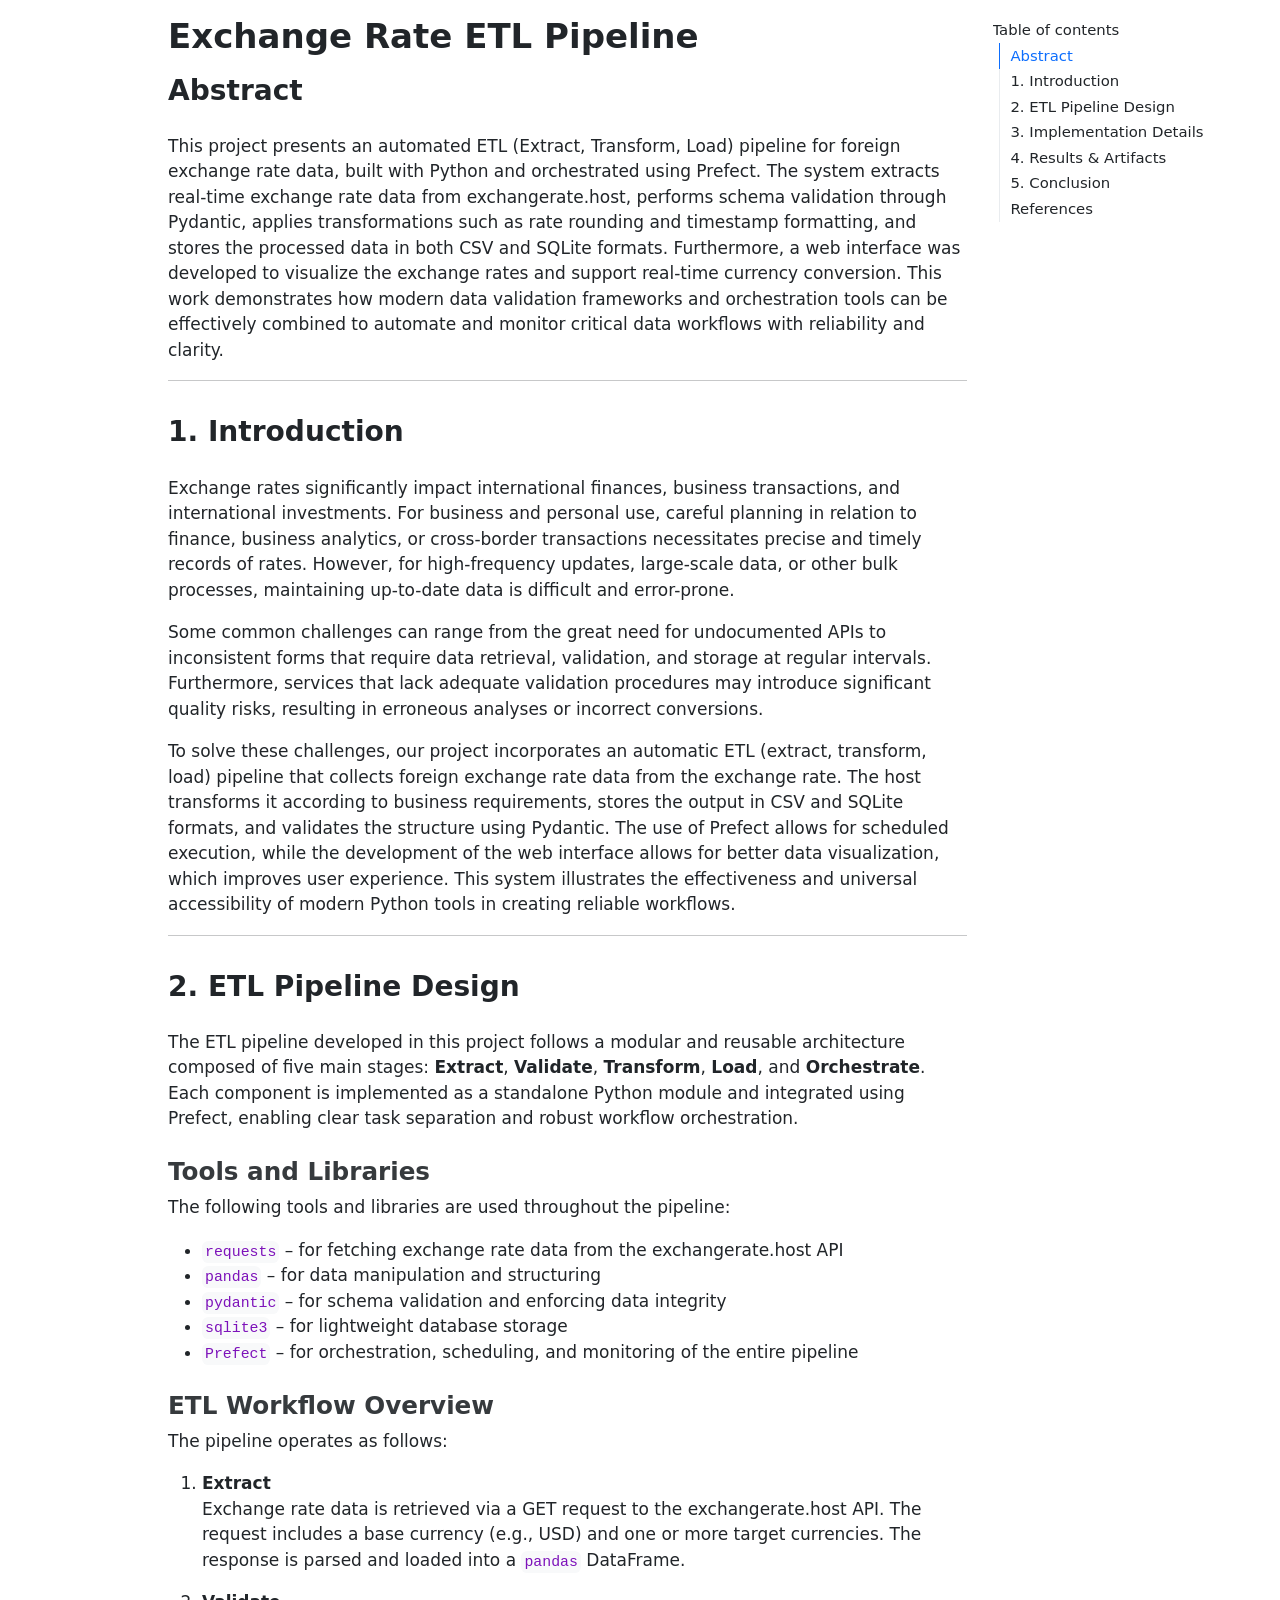
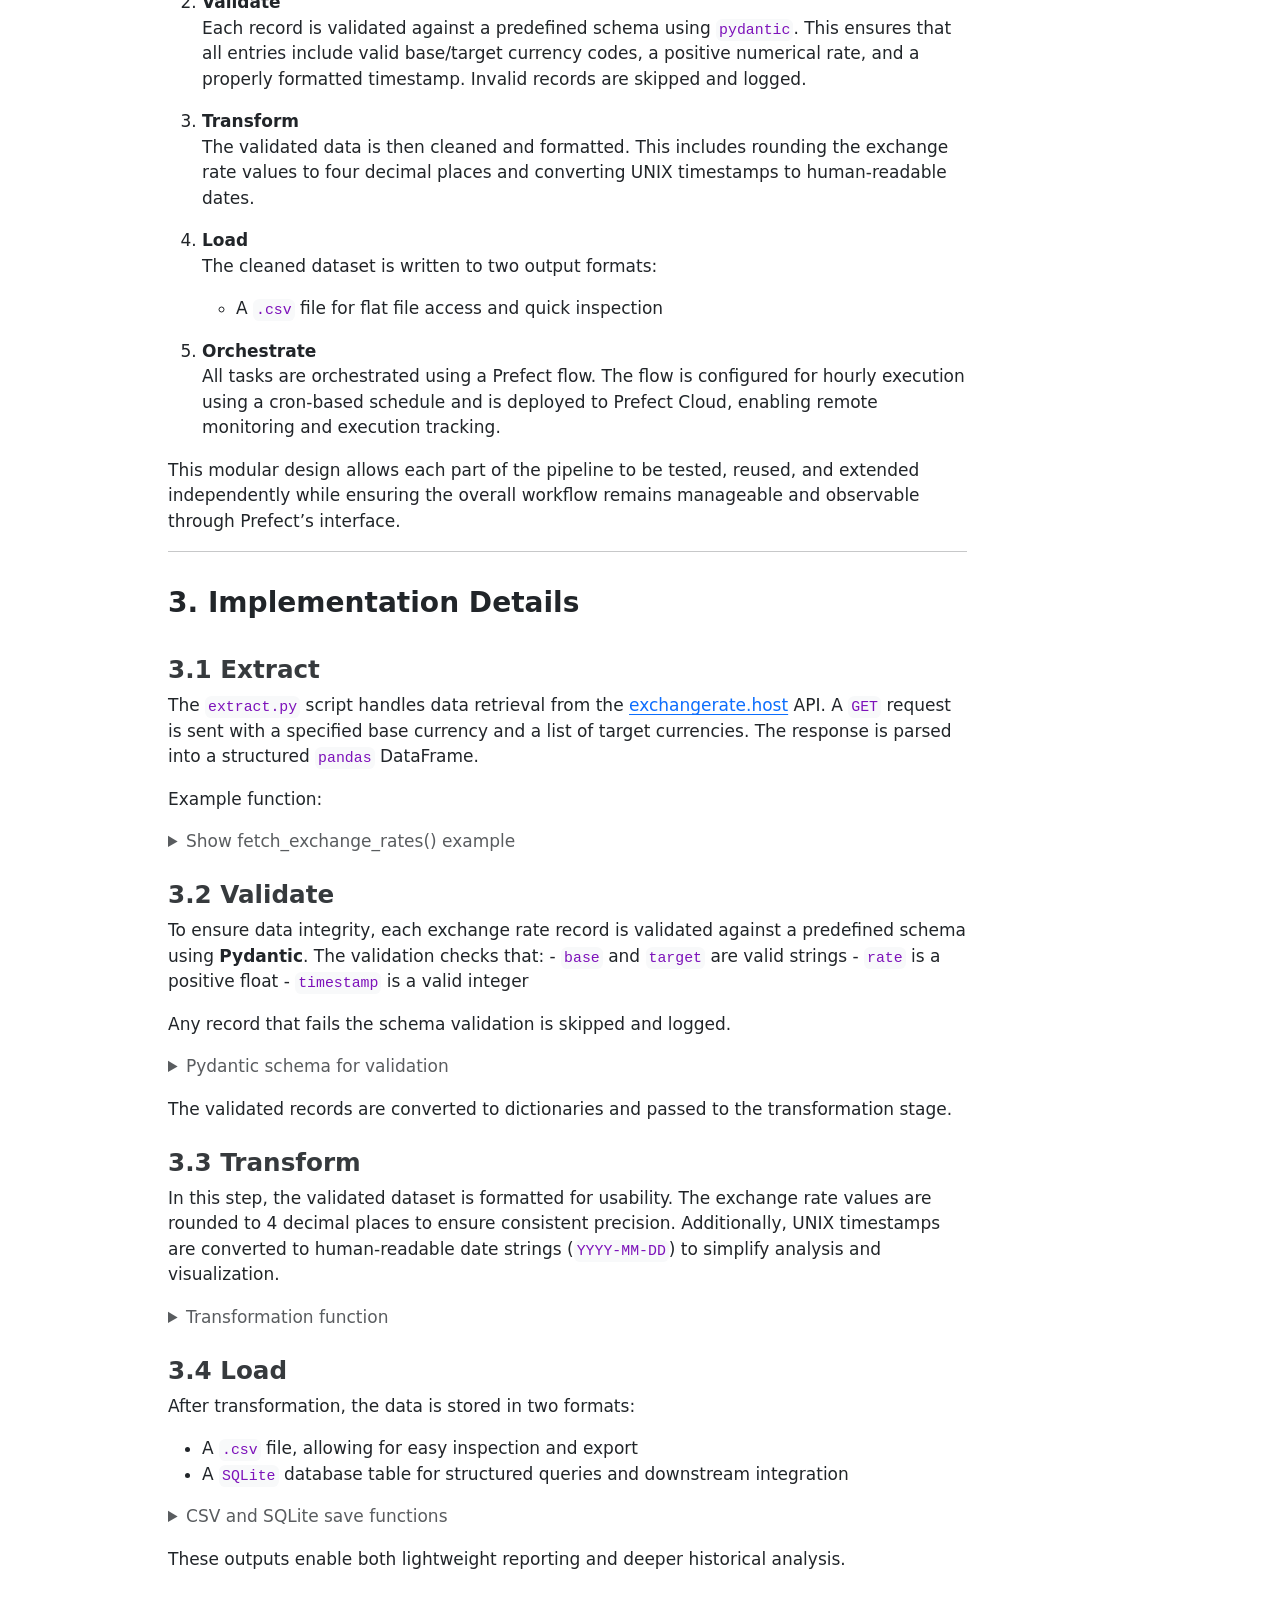
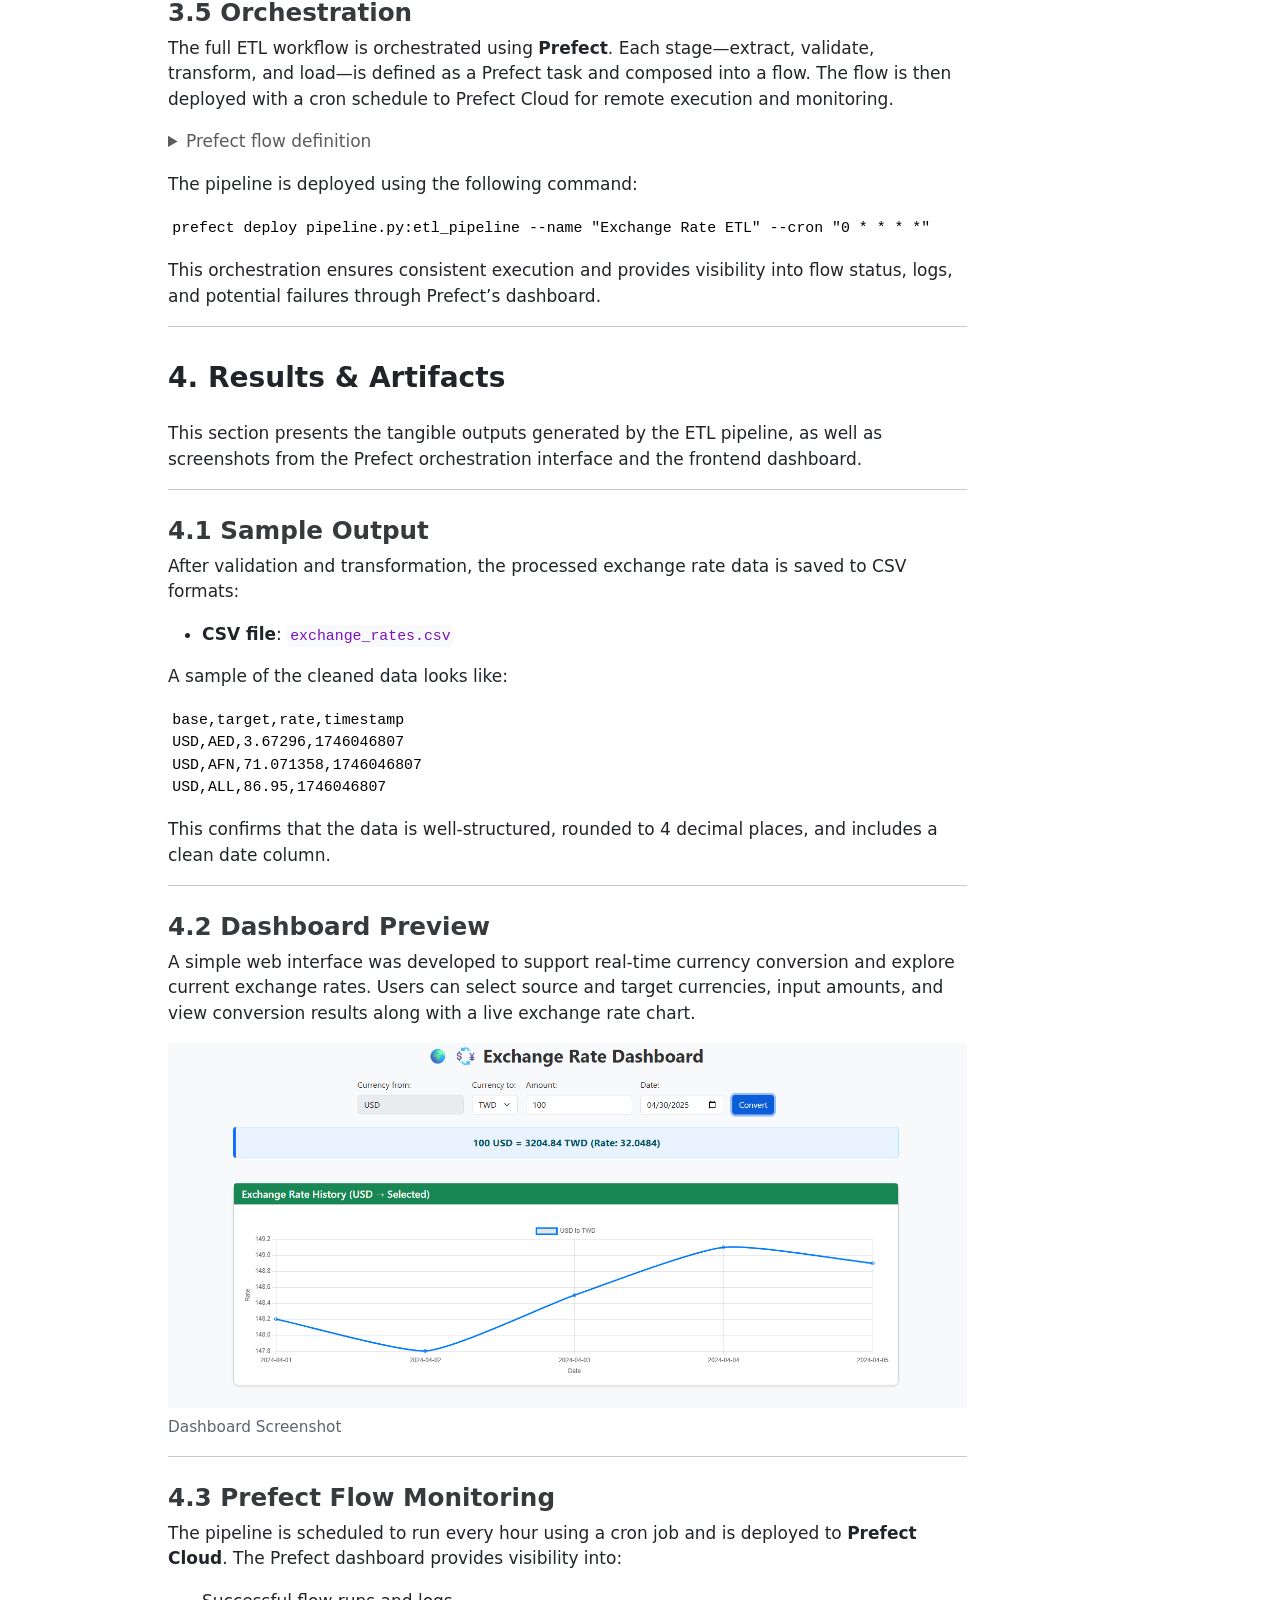
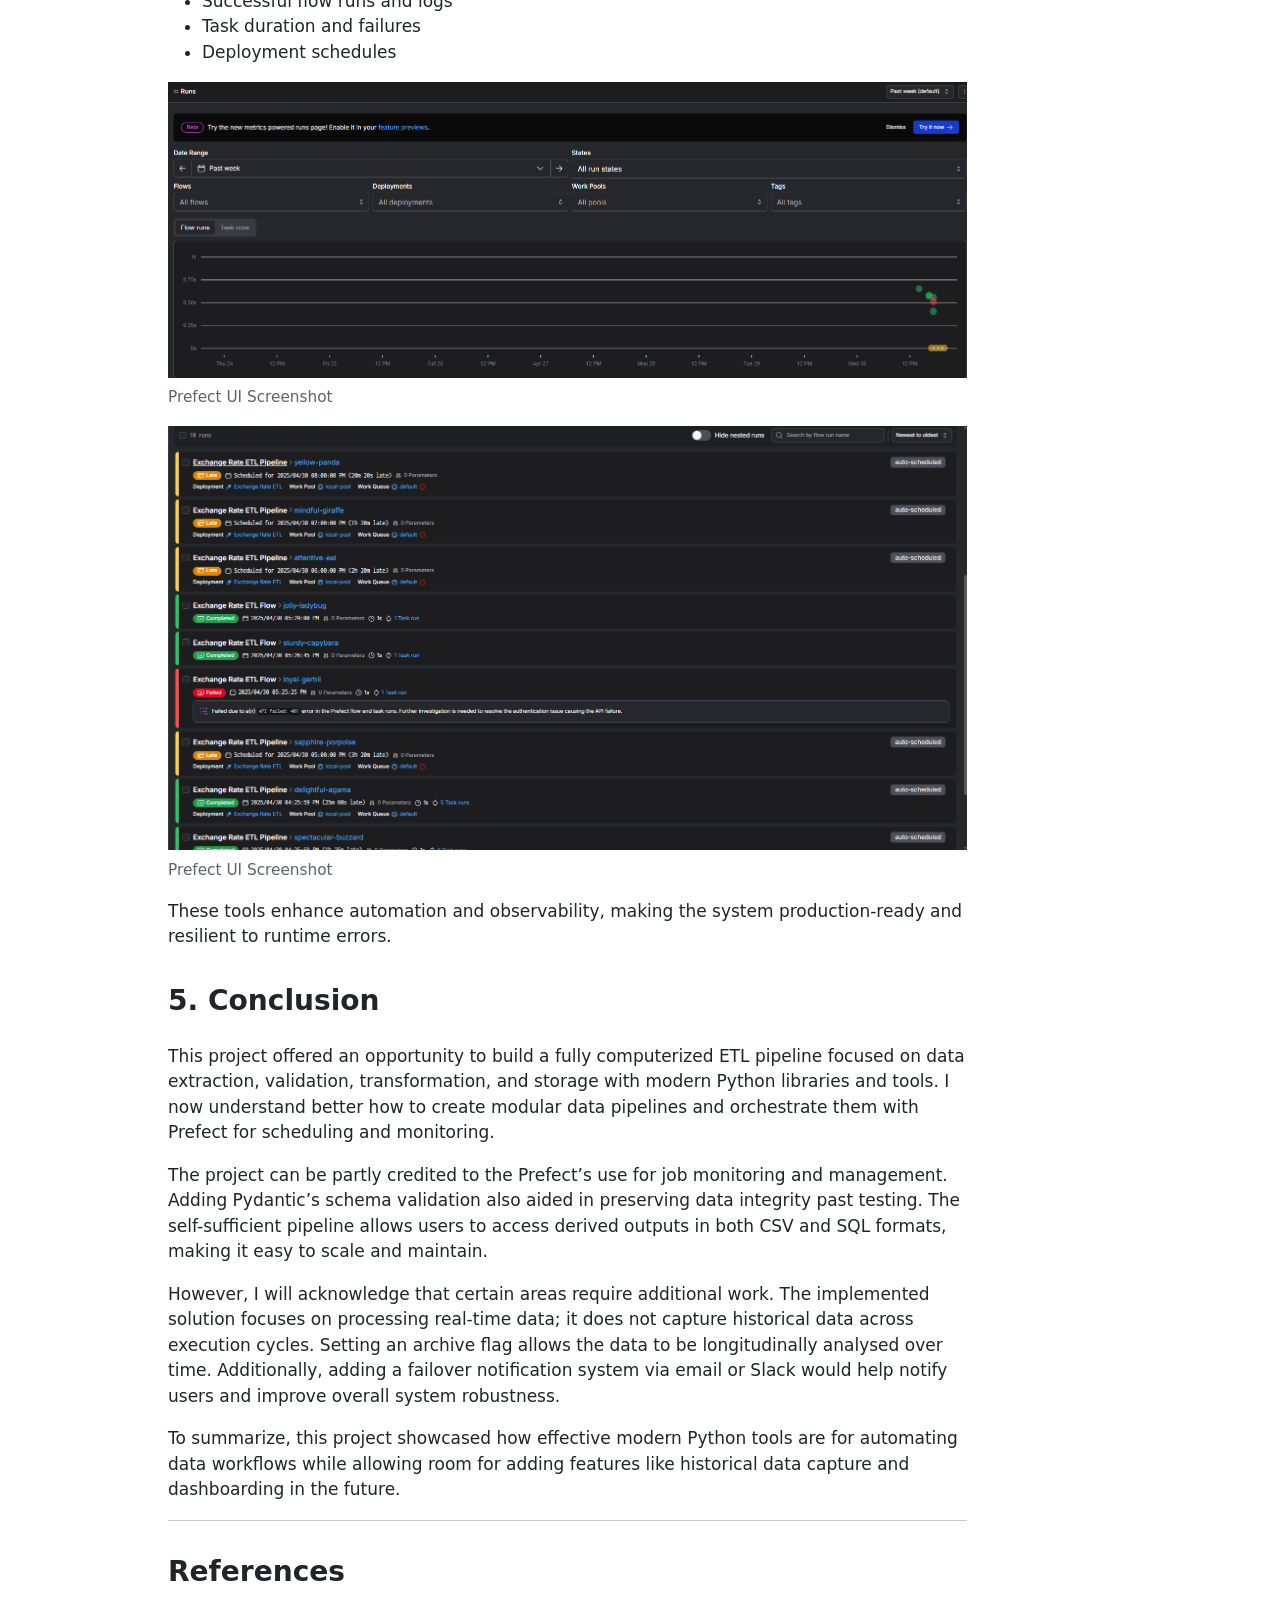
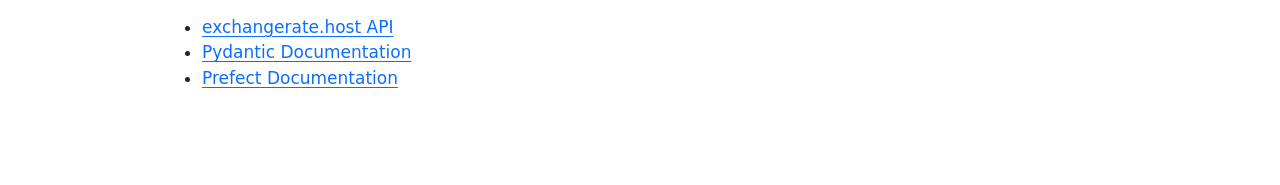
==== report.html @ 69426141 "Updated report page" ====
<!DOCTYPE html>
<html xmlns="http://www.w3.org/1999/xhtml" lang="en" xml:lang="en"><head>

<meta charset="utf-8">
<meta name="generator" content="quarto-1.6.40">

<meta name="viewport" content="width=device-width, initial-scale=1.0, user-scalable=yes">


<title>Exchange Rate ETL Pipeline</title>
<style>
code{white-space: pre-wrap;}
span.smallcaps{font-variant: small-caps;}
div.columns{display: flex; gap: min(4vw, 1.5em);}
div.column{flex: auto; overflow-x: auto;}
div.hanging-indent{margin-left: 1.5em; text-indent: -1.5em;}
ul.task-list{list-style: none;}
ul.task-list li input[type="checkbox"] {
width: 0.8em;
margin: 0 0.8em 0.2em -1em;  vertical-align: middle;
}

pre > code.sourceCode { white-space: pre; position: relative; }
pre > code.sourceCode > span { line-height: 1.25; }
pre > code.sourceCode > span:empty { height: 1.2em; }
.sourceCode { overflow: visible; }
code.sourceCode > span { color: inherit; text-decoration: inherit; }
div.sourceCode { margin: 1em 0; }
pre.sourceCode { margin: 0; }
@media screen {
div.sourceCode { overflow: auto; }
}
@media print {
pre > code.sourceCode { white-space: pre-wrap; }
pre > code.sourceCode > span { display: inline-block; text-indent: -5em; padding-left: 5em; }
}
pre.numberSource code
{ counter-reset: source-line 0; }
pre.numberSource code > span
{ position: relative; left: -4em; counter-increment: source-line; }
pre.numberSource code > span > a:first-child::before
{ content: counter(source-line);
position: relative; left: -1em; text-align: right; vertical-align: baseline;
border: none; display: inline-block;
-webkit-touch-callout: none; -webkit-user-select: none;
-khtml-user-select: none; -moz-user-select: none;
-ms-user-select: none; user-select: none;
padding: 0 4px; width: 4em;
}
pre.numberSource { margin-left: 3em; padding-left: 4px; }
div.sourceCode
{ }
@media screen {
pre > code.sourceCode > span > a:first-child::before { text-decoration: underline; }
}
</style>


<script>/*!
 * clipboard.js v2.0.11
 * https://clipboardjs.com/
 *
 * Licensed MIT © Zeno Rocha
 */
!function(t,e){"object"==typeof exports&&"object"==typeof module?module.exports=e():"function"==typeof define&&define.amd?define([],e):"object"==typeof exports?exports.ClipboardJS=e():t.ClipboardJS=e()}(this,function(){return n={686:function(t,e,n){"use strict";n.d(e,{default:function(){return b}});var e=n(279),i=n.n(e),e=n(370),u=n.n(e),e=n(817),r=n.n(e);function c(t){try{return document.execCommand(t)}catch(t){return}}var a=function(t){t=r()(t);return c("cut"),t};function o(t,e){var n,o,t=(n=t,o="rtl"===document.documentElement.getAttribute("dir"),(t=document.createElement("textarea")).style.fontSize="12pt",t.style.border="0",t.style.padding="0",t.style.margin="0",t.style.position="absolute",t.style[o?"right":"left"]="-9999px",o=window.pageYOffset||document.documentElement.scrollTop,t.style.top="".concat(o,"px"),t.setAttribute("readonly",""),t.value=n,t);return e.container.appendChild(t),e=r()(t),c("copy"),t.remove(),e}var f=function(t){var e=1<arguments.length&&void 0!==arguments[1]?arguments[1]:{container:document.body},n="";return"string"==typeof t?n=o(t,e):t instanceof HTMLInputElement&&!["text","search","url","tel","password"].includes(null==t?void 0:t.type)?n=o(t.value,e):(n=r()(t),c("copy")),n};function l(t){return(l="function"==typeof Symbol&&"symbol"==typeof Symbol.iterator?function(t){return typeof t}:function(t){return t&&"function"==typeof Symbol&&t.constructor===Symbol&&t!==Symbol.prototype?"symbol":typeof t})(t)}var s=function(){var t=0<arguments.length&&void 0!==arguments[0]?arguments[0]:{},e=t.action,n=void 0===e?"copy":e,o=t.container,e=t.target,t=t.text;if("copy"!==n&&"cut"!==n)throw new Error('Invalid "action" value, use either "copy" or "cut"');if(void 0!==e){if(!e||"object"!==l(e)||1!==e.nodeType)throw new Error('Invalid "target" value, use a valid Element');if("copy"===n&&e.hasAttribute("disabled"))throw new Error('Invalid "target" attribute. Please use "readonly" instead of "disabled" attribute');if("cut"===n&&(e.hasAttribute("readonly")||e.hasAttribute("disabled")))throw new Error('Invalid "target" attribute. You can\'t cut text from elements with "readonly" or "disabled" attributes')}return t?f(t,{container:o}):e?"cut"===n?a(e):f(e,{container:o}):void 0};function p(t){return(p="function"==typeof Symbol&&"symbol"==typeof Symbol.iterator?function(t){return typeof t}:function(t){return t&&"function"==typeof Symbol&&t.constructor===Symbol&&t!==Symbol.prototype?"symbol":typeof t})(t)}function d(t,e){for(var n=0;n<e.length;n++){var o=e[n];o.enumerable=o.enumerable||!1,o.configurable=!0,"value"in o&&(o.writable=!0),Object.defineProperty(t,o.key,o)}}function y(t,e){return(y=Object.setPrototypeOf||function(t,e){return t.__proto__=e,t})(t,e)}function h(n){var o=function(){if("undefined"==typeof Reflect||!Reflect.construct)return!1;if(Reflect.construct.sham)return!1;if("function"==typeof Proxy)return!0;try{return Date.prototype.toString.call(Reflect.construct(Date,[],function(){})),!0}catch(t){return!1}}();return function(){var t,e=v(n);return t=o?(t=v(this).constructor,Reflect.construct(e,arguments,t)):e.apply(this,arguments),e=this,!(t=t)||"object"!==p(t)&&"function"!=typeof t?function(t){if(void 0!==t)return t;throw new ReferenceError("this hasn't been initialised - super() hasn't been called")}(e):t}}function v(t){return(v=Object.setPrototypeOf?Object.getPrototypeOf:function(t){return t.__proto__||Object.getPrototypeOf(t)})(t)}function m(t,e){t="data-clipboard-".concat(t);if(e.hasAttribute(t))return e.getAttribute(t)}var b=function(){!function(t,e){if("function"!=typeof e&&null!==e)throw new TypeError("Super expression must either be null or a function");t.prototype=Object.create(e&&e.prototype,{constructor:{value:t,writable:!0,configurable:!0}}),e&&y(t,e)}(r,i());var t,e,n,o=h(r);function r(t,e){var n;return function(t){if(!(t instanceof r))throw new TypeError("Cannot call a class as a function")}(this),(n=o.call(this)).resolveOptions(e),n.listenClick(t),n}return t=r,n=[{key:"copy",value:function(t){var e=1<arguments.length&&void 0!==arguments[1]?arguments[1]:{container:document.body};return f(t,e)}},{key:"cut",value:function(t){return a(t)}},{key:"isSupported",value:function(){var t=0<arguments.length&&void 0!==arguments[0]?arguments[0]:["copy","cut"],t="string"==typeof t?[t]:t,e=!!document.queryCommandSupported;return t.forEach(function(t){e=e&&!!document.queryCommandSupported(t)}),e}}],(e=[{key:"resolveOptions",value:function(){var t=0<arguments.length&&void 0!==arguments[0]?arguments[0]:{};this.action="function"==typeof t.action?t.action:this.defaultAction,this.target="function"==typeof t.target?t.target:this.defaultTarget,this.text="function"==typeof t.text?t.text:this.defaultText,this.container="object"===p(t.container)?t.container:document.body}},{key:"listenClick",value:function(t){var e=this;this.listener=u()(t,"click",function(t){return e.onClick(t)})}},{key:"onClick",value:function(t){var e=t.delegateTarget||t.currentTarget,n=this.action(e)||"copy",t=s({action:n,container:this.container,target:this.target(e),text:this.text(e)});this.emit(t?"success":"error",{action:n,text:t,trigger:e,clearSelection:function(){e&&e.focus(),window.getSelection().removeAllRanges()}})}},{key:"defaultAction",value:function(t){return m("action",t)}},{key:"defaultTarget",value:function(t){t=m("target",t);if(t)return document.querySelector(t)}},{key:"defaultText",value:function(t){return m("text",t)}},{key:"destroy",value:function(){this.listener.destroy()}}])&&d(t.prototype,e),n&&d(t,n),r}()},828:function(t){var e;"undefined"==typeof Element||Element.prototype.matches||((e=Element.prototype).matches=e.matchesSelector||e.mozMatchesSelector||e.msMatchesSelector||e.oMatchesSelector||e.webkitMatchesSelector),t.exports=function(t,e){for(;t&&9!==t.nodeType;){if("function"==typeof t.matches&&t.matches(e))return t;t=t.parentNode}}},438:function(t,e,n){var u=n(828);function i(t,e,n,o,r){var i=function(e,n,t,o){return function(t){t.delegateTarget=u(t.target,n),t.delegateTarget&&o.call(e,t)}}.apply(this,arguments);return t.addEventListener(n,i,r),{destroy:function(){t.removeEventListener(n,i,r)}}}t.exports=function(t,e,n,o,r){return"function"==typeof t.addEventListener?i.apply(null,arguments):"function"==typeof n?i.bind(null,document).apply(null,arguments):("string"==typeof t&&(t=document.querySelectorAll(t)),Array.prototype.map.call(t,function(t){return i(t,e,n,o,r)}))}},879:function(t,n){n.node=function(t){return void 0!==t&&t instanceof HTMLElement&&1===t.nodeType},n.nodeList=function(t){var e=Object.prototype.toString.call(t);return void 0!==t&&("[object NodeList]"===e||"[object HTMLCollection]"===e)&&"length"in t&&(0===t.length||n.node(t[0]))},n.string=function(t){return"string"==typeof t||t instanceof String},n.fn=function(t){return"[object Function]"===Object.prototype.toString.call(t)}},370:function(t,e,n){var f=n(879),l=n(438);t.exports=function(t,e,n){if(!t&&!e&&!n)throw new Error("Missing required arguments");if(!f.string(e))throw new TypeError("Second argument must be a String");if(!f.fn(n))throw new TypeError("Third argument must be a Function");if(f.node(t))return c=e,a=n,(u=t).addEventListener(c,a),{destroy:function(){u.removeEventListener(c,a)}};if(f.nodeList(t))return o=t,r=e,i=n,Array.prototype.forEach.call(o,function(t){t.addEventListener(r,i)}),{destroy:function(){Array.prototype.forEach.call(o,function(t){t.removeEventListener(r,i)})}};if(f.string(t))return t=t,e=e,n=n,l(document.body,t,e,n);throw new TypeError("First argument must be a String, HTMLElement, HTMLCollection, or NodeList");var o,r,i,u,c,a}},817:function(t){t.exports=function(t){var e,n="SELECT"===t.nodeName?(t.focus(),t.value):"INPUT"===t.nodeName||"TEXTAREA"===t.nodeName?((e=t.hasAttribute("readonly"))||t.setAttribute("readonly",""),t.select(),t.setSelectionRange(0,t.value.length),e||t.removeAttribute("readonly"),t.value):(t.hasAttribute("contenteditable")&&t.focus(),n=window.getSelection(),(e=document.createRange()).selectNodeContents(t),n.removeAllRanges(),n.addRange(e),n.toString());return n}},279:function(t){function e(){}e.prototype={on:function(t,e,n){var o=this.e||(this.e={});return(o[t]||(o[t]=[])).push({fn:e,ctx:n}),this},once:function(t,e,n){var o=this;function r(){o.off(t,r),e.apply(n,arguments)}return r._=e,this.on(t,r,n)},emit:function(t){for(var e=[].slice.call(arguments,1),n=((this.e||(this.e={}))[t]||[]).slice(),o=0,r=n.length;o<r;o++)n[o].fn.apply(n[o].ctx,e);return this},off:function(t,e){var n=this.e||(this.e={}),o=n[t],r=[];if(o&&e)for(var i=0,u=o.length;i<u;i++)o[i].fn!==e&&o[i].fn._!==e&&r.push(o[i]);return r.length?n[t]=r:delete n[t],this}},t.exports=e,t.exports.TinyEmitter=e}},r={},o.n=function(t){var e=t&&t.__esModule?function(){return t.default}:function(){return t};return o.d(e,{a:e}),e},o.d=function(t,e){for(var n in e)o.o(e,n)&&!o.o(t,n)&&Object.defineProperty(t,n,{enumerable:!0,get:e[n]})},o.o=function(t,e){return Object.prototype.hasOwnProperty.call(t,e)},o(686).default;function o(t){if(r[t])return r[t].exports;var e=r[t]={exports:{}};return n[t](e,e.exports,o),e.exports}var n,r});</script>
<script>const sectionChanged = new CustomEvent("quarto-sectionChanged", {
  detail: {},
  bubbles: true,
  cancelable: false,
  composed: false,
});

const layoutMarginEls = () => {
  // Find any conflicting margin elements and add margins to the
  // top to prevent overlap
  const marginChildren = window.document.querySelectorAll(
    ".column-margin.column-container > *, .margin-caption, .aside"
  );

  let lastBottom = 0;
  for (const marginChild of marginChildren) {
    if (marginChild.offsetParent !== null) {
      // clear the top margin so we recompute it
      marginChild.style.marginTop = null;
      const top = marginChild.getBoundingClientRect().top + window.scrollY;
      if (top < lastBottom) {
        const marginChildStyle = window.getComputedStyle(marginChild);
        const marginBottom = parseFloat(marginChildStyle["marginBottom"]);
        const margin = lastBottom - top + marginBottom;
        marginChild.style.marginTop = `${margin}px`;
      }
      const styles = window.getComputedStyle(marginChild);
      const marginTop = parseFloat(styles["marginTop"]);
      lastBottom = top + marginChild.getBoundingClientRect().height + marginTop;
    }
  }
};

window.document.addEventListener("DOMContentLoaded", function (_event) {
  // Recompute the position of margin elements anytime the body size changes
  if (window.ResizeObserver) {
    const resizeObserver = new window.ResizeObserver(
      throttle(() => {
        layoutMarginEls();
        if (
          window.document.body.getBoundingClientRect().width < 990 &&
          isReaderMode()
        ) {
          quartoToggleReader();
        }
      }, 50)
    );
    resizeObserver.observe(window.document.body);
  }

  const tocEl = window.document.querySelector('nav.toc-active[role="doc-toc"]');
  const sidebarEl = window.document.getElementById("quarto-sidebar");
  const leftTocEl = window.document.getElementById("quarto-sidebar-toc-left");
  const marginSidebarEl = window.document.getElementById(
    "quarto-margin-sidebar"
  );
  // function to determine whether the element has a previous sibling that is active
  const prevSiblingIsActiveLink = (el) => {
    const sibling = el.previousElementSibling;
    if (sibling && sibling.tagName === "A") {
      return sibling.classList.contains("active");
    } else {
      return false;
    }
  };

  // fire slideEnter for bootstrap tab activations (for htmlwidget resize behavior)
  function fireSlideEnter(e) {
    const event = window.document.createEvent("Event");
    event.initEvent("slideenter", true, true);
    window.document.dispatchEvent(event);
  }
  const tabs = window.document.querySelectorAll('a[data-bs-toggle="tab"]');
  tabs.forEach((tab) => {
    tab.addEventListener("shown.bs.tab", fireSlideEnter);
  });

  // fire slideEnter for tabby tab activations (for htmlwidget resize behavior)
  document.addEventListener("tabby", fireSlideEnter, false);

  // Track scrolling and mark TOC links as active
  // get table of contents and sidebar (bail if we don't have at least one)
  const tocLinks = tocEl
    ? [...tocEl.querySelectorAll("a[data-scroll-target]")]
    : [];
  const makeActive = (link) => tocLinks[link].classList.add("active");
  const removeActive = (link) => tocLinks[link].classList.remove("active");
  const removeAllActive = () =>
    [...Array(tocLinks.length).keys()].forEach((link) => removeActive(link));

  // activate the anchor for a section associated with this TOC entry
  tocLinks.forEach((link) => {
    link.addEventListener("click", () => {
      if (link.href.indexOf("#") !== -1) {
        const anchor = link.href.split("#")[1];
        const heading = window.document.querySelector(
          `[data-anchor-id="${anchor}"]`
        );
        if (heading) {
          // Add the class
          heading.classList.add("reveal-anchorjs-link");

          // function to show the anchor
          const handleMouseout = () => {
            heading.classList.remove("reveal-anchorjs-link");
            heading.removeEventListener("mouseout", handleMouseout);
          };

          // add a function to clear the anchor when the user mouses out of it
          heading.addEventListener("mouseout", handleMouseout);
        }
      }
    });
  });

  const sections = tocLinks.map((link) => {
    const target = link.getAttribute("data-scroll-target");
    if (target.startsWith("#")) {
      return window.document.getElementById(decodeURI(`${target.slice(1)}`));
    } else {
      return window.document.querySelector(decodeURI(`${target}`));
    }
  });

  const sectionMargin = 200;
  let currentActive = 0;
  // track whether we've initialized state the first time
  let init = false;

  const updateActiveLink = () => {
    // The index from bottom to top (e.g. reversed list)
    let sectionIndex = -1;
    if (
      window.innerHeight + window.pageYOffset >=
      window.document.body.offsetHeight
    ) {
      // This is the no-scroll case where last section should be the active one
      sectionIndex = 0;
    } else {
      // This finds the last section visible on screen that should be made active
      sectionIndex = [...sections].reverse().findIndex((section) => {
        if (section) {
          return window.pageYOffset >= section.offsetTop - sectionMargin;
        } else {
          return false;
        }
      });
    }
    if (sectionIndex > -1) {
      const current = sections.length - sectionIndex - 1;
      if (current !== currentActive) {
        removeAllActive();
        currentActive = current;
        makeActive(current);
        if (init) {
          window.dispatchEvent(sectionChanged);
        }
        init = true;
      }
    }
  };

  const inHiddenRegion = (top, bottom, hiddenRegions) => {
    for (const region of hiddenRegions) {
      if (top <= region.bottom && bottom >= region.top) {
        return true;
      }
    }
    return false;
  };

  const categorySelector = "header.quarto-title-block .quarto-category";
  const activateCategories = (href) => {
    // Find any categories
    // Surround them with a link pointing back to:
    // #category=Authoring
    try {
      const categoryEls = window.document.querySelectorAll(categorySelector);
      for (const categoryEl of categoryEls) {
        const categoryText = categoryEl.textContent;
        if (categoryText) {
          const link = `${href}#category=${encodeURIComponent(categoryText)}`;
          const linkEl = window.document.createElement("a");
          linkEl.setAttribute("href", link);
          for (const child of categoryEl.childNodes) {
            linkEl.append(child);
          }
          categoryEl.appendChild(linkEl);
        }
      }
    } catch {
      // Ignore errors
    }
  };
  function hasTitleCategories() {
    return window.document.querySelector(categorySelector) !== null;
  }

  function offsetRelativeUrl(url) {
    const offset = getMeta("quarto:offset");
    return offset ? offset + url : url;
  }

  function offsetAbsoluteUrl(url) {
    const offset = getMeta("quarto:offset");
    const baseUrl = new URL(offset, window.location);

    const projRelativeUrl = url.replace(baseUrl, "");
    if (projRelativeUrl.startsWith("/")) {
      return projRelativeUrl;
    } else {
      return "/" + projRelativeUrl;
    }
  }

  // read a meta tag value
  function getMeta(metaName) {
    const metas = window.document.getElementsByTagName("meta");
    for (let i = 0; i < metas.length; i++) {
      if (metas[i].getAttribute("name") === metaName) {
        return metas[i].getAttribute("content");
      }
    }
    return "";
  }

  async function findAndActivateCategories() {
    // Categories search with listing only use path without query
    const currentPagePath = offsetAbsoluteUrl(
      window.location.origin + window.location.pathname
    );
    const response = await fetch(offsetRelativeUrl("listings.json"));
    if (response.status == 200) {
      return response.json().then(function (listingPaths) {
        const listingHrefs = [];
        for (const listingPath of listingPaths) {
          const pathWithoutLeadingSlash = listingPath.listing.substring(1);
          for (const item of listingPath.items) {
            if (
              item === currentPagePath ||
              item === currentPagePath + "index.html"
            ) {
              // Resolve this path against the offset to be sure
              // we already are using the correct path to the listing
              // (this adjusts the listing urls to be rooted against
              // whatever root the page is actually running against)
              const relative = offsetRelativeUrl(pathWithoutLeadingSlash);
              const baseUrl = window.location;
              const resolvedPath = new URL(relative, baseUrl);
              listingHrefs.push(resolvedPath.pathname);
              break;
            }
          }
        }

        // Look up the tree for a nearby linting and use that if we find one
        const nearestListing = findNearestParentListing(
          offsetAbsoluteUrl(window.location.pathname),
          listingHrefs
        );
        if (nearestListing) {
          activateCategories(nearestListing);
        } else {
          // See if the referrer is a listing page for this item
          const referredRelativePath = offsetAbsoluteUrl(document.referrer);
          const referrerListing = listingHrefs.find((listingHref) => {
            const isListingReferrer =
              listingHref === referredRelativePath ||
              listingHref === referredRelativePath + "index.html";
            return isListingReferrer;
          });

          if (referrerListing) {
            // Try to use the referrer if possible
            activateCategories(referrerListing);
          } else if (listingHrefs.length > 0) {
            // Otherwise, just fall back to the first listing
            activateCategories(listingHrefs[0]);
          }
        }
      });
    }
  }
  if (hasTitleCategories()) {
    findAndActivateCategories();
  }

  const findNearestParentListing = (href, listingHrefs) => {
    if (!href || !listingHrefs) {
      return undefined;
    }
    // Look up the tree for a nearby linting and use that if we find one
    const relativeParts = href.substring(1).split("/");
    while (relativeParts.length > 0) {
      const path = relativeParts.join("/");
      for (const listingHref of listingHrefs) {
        if (listingHref.startsWith(path)) {
          return listingHref;
        }
      }
      relativeParts.pop();
    }

    return undefined;
  };

  const manageSidebarVisiblity = (el, placeholderDescriptor) => {
    let isVisible = true;
    let elRect;

    return (hiddenRegions) => {
      if (el === null) {
        return;
      }

      // Find the last element of the TOC
      const lastChildEl = el.lastElementChild;

      if (lastChildEl) {
        // Converts the sidebar to a menu
        const convertToMenu = () => {
          for (const child of el.children) {
            child.style.opacity = 0;
            child.style.overflow = "hidden";
            child.style.pointerEvents = "none";
          }

          nexttick(() => {
            const toggleContainer = window.document.createElement("div");
            toggleContainer.style.width = "100%";
            toggleContainer.classList.add("zindex-over-content");
            toggleContainer.classList.add("quarto-sidebar-toggle");
            toggleContainer.classList.add("headroom-target"); // Marks this to be managed by headeroom
            toggleContainer.id = placeholderDescriptor.id;
            toggleContainer.style.position = "fixed";

            const toggleIcon = window.document.createElement("i");
            toggleIcon.classList.add("quarto-sidebar-toggle-icon");
            toggleIcon.classList.add("bi");
            toggleIcon.classList.add("bi-caret-down-fill");

            const toggleTitle = window.document.createElement("div");
            const titleEl = window.document.body.querySelector(
              placeholderDescriptor.titleSelector
            );
            if (titleEl) {
              toggleTitle.append(
                titleEl.textContent || titleEl.innerText,
                toggleIcon
              );
            }
            toggleTitle.classList.add("zindex-over-content");
            toggleTitle.classList.add("quarto-sidebar-toggle-title");
            toggleContainer.append(toggleTitle);

            const toggleContents = window.document.createElement("div");
            toggleContents.classList = el.classList;
            toggleContents.classList.add("zindex-over-content");
            toggleContents.classList.add("quarto-sidebar-toggle-contents");
            for (const child of el.children) {
              if (child.id === "toc-title") {
                continue;
              }

              const clone = child.cloneNode(true);
              clone.style.opacity = 1;
              clone.style.pointerEvents = null;
              clone.style.display = null;
              toggleContents.append(clone);
            }
            toggleContents.style.height = "0px";
            const positionToggle = () => {
              // position the element (top left of parent, same width as parent)
              if (!elRect) {
                elRect = el.getBoundingClientRect();
              }
              toggleContainer.style.left = `${elRect.left}px`;
              toggleContainer.style.top = `${elRect.top}px`;
              toggleContainer.style.width = `${elRect.width}px`;
            };
            positionToggle();

            toggleContainer.append(toggleContents);
            el.parentElement.prepend(toggleContainer);

            // Process clicks
            let tocShowing = false;
            // Allow the caller to control whether this is dismissed
            // when it is clicked (e.g. sidebar navigation supports
            // opening and closing the nav tree, so don't dismiss on click)
            const clickEl = placeholderDescriptor.dismissOnClick
              ? toggleContainer
              : toggleTitle;

            const closeToggle = () => {
              if (tocShowing) {
                toggleContainer.classList.remove("expanded");
                toggleContents.style.height = "0px";
                tocShowing = false;
              }
            };

            // Get rid of any expanded toggle if the user scrolls
            window.document.addEventListener(
              "scroll",
              throttle(() => {
                closeToggle();
              }, 50)
            );

            // Handle positioning of the toggle
            window.addEventListener(
              "resize",
              throttle(() => {
                elRect = undefined;
                positionToggle();
              }, 50)
            );

            window.addEventListener("quarto-hrChanged", () => {
              elRect = undefined;
            });

            // Process the click
            clickEl.onclick = () => {
              if (!tocShowing) {
                toggleContainer.classList.add("expanded");
                toggleContents.style.height = null;
                tocShowing = true;
              } else {
                closeToggle();
              }
            };
          });
        };

        // Converts a sidebar from a menu back to a sidebar
        const convertToSidebar = () => {
          for (const child of el.children) {
            child.style.opacity = 1;
            child.style.overflow = null;
            child.style.pointerEvents = null;
          }

          const placeholderEl = window.document.getElementById(
            placeholderDescriptor.id
          );
          if (placeholderEl) {
            placeholderEl.remove();
          }

          el.classList.remove("rollup");
        };

        if (isReaderMode()) {
          convertToMenu();
          isVisible = false;
        } else {
          // Find the top and bottom o the element that is being managed
          const elTop = el.offsetTop;
          const elBottom =
            elTop + lastChildEl.offsetTop + lastChildEl.offsetHeight;

          if (!isVisible) {
            // If the element is current not visible reveal if there are
            // no conflicts with overlay regions
            if (!inHiddenRegion(elTop, elBottom, hiddenRegions)) {
              convertToSidebar();
              isVisible = true;
            }
          } else {
            // If the element is visible, hide it if it conflicts with overlay regions
            // and insert a placeholder toggle (or if we're in reader mode)
            if (inHiddenRegion(elTop, elBottom, hiddenRegions)) {
              convertToMenu();
              isVisible = false;
            }
          }
        }
      }
    };
  };

  const tabEls = document.querySelectorAll('a[data-bs-toggle="tab"]');
  for (const tabEl of tabEls) {
    const id = tabEl.getAttribute("data-bs-target");
    if (id) {
      const columnEl = document.querySelector(
        `${id} .column-margin, .tabset-margin-content`
      );
      if (columnEl)
        tabEl.addEventListener("shown.bs.tab", function (event) {
          const el = event.srcElement;
          if (el) {
            const visibleCls = `${el.id}-margin-content`;
            // walk up until we find a parent tabset
            let panelTabsetEl = el.parentElement;
            while (panelTabsetEl) {
              if (panelTabsetEl.classList.contains("panel-tabset")) {
                break;
              }
              panelTabsetEl = panelTabsetEl.parentElement;
            }

            if (panelTabsetEl) {
              const prevSib = panelTabsetEl.previousElementSibling;
              if (
                prevSib &&
                prevSib.classList.contains("tabset-margin-container")
              ) {
                const childNodes = prevSib.querySelectorAll(
                  ".tabset-margin-content"
                );
                for (const childEl of childNodes) {
                  if (childEl.classList.contains(visibleCls)) {
                    childEl.classList.remove("collapse");
                  } else {
                    childEl.classList.add("collapse");
                  }
                }
              }
            }
          }

          layoutMarginEls();
        });
    }
  }

  // Manage the visibility of the toc and the sidebar
  const marginScrollVisibility = manageSidebarVisiblity(marginSidebarEl, {
    id: "quarto-toc-toggle",
    titleSelector: "#toc-title",
    dismissOnClick: true,
  });
  const sidebarScrollVisiblity = manageSidebarVisiblity(sidebarEl, {
    id: "quarto-sidebarnav-toggle",
    titleSelector: ".title",
    dismissOnClick: false,
  });
  let tocLeftScrollVisibility;
  if (leftTocEl) {
    tocLeftScrollVisibility = manageSidebarVisiblity(leftTocEl, {
      id: "quarto-lefttoc-toggle",
      titleSelector: "#toc-title",
      dismissOnClick: true,
    });
  }

  // Find the first element that uses formatting in special columns
  const conflictingEls = window.document.body.querySelectorAll(
    '[class^="column-"], [class*=" column-"], aside, [class*="margin-caption"], [class*=" margin-caption"], [class*="margin-ref"], [class*=" margin-ref"]'
  );

  // Filter all the possibly conflicting elements into ones
  // the do conflict on the left or ride side
  const arrConflictingEls = Array.from(conflictingEls);
  const leftSideConflictEls = arrConflictingEls.filter((el) => {
    if (el.tagName === "ASIDE") {
      return false;
    }
    return Array.from(el.classList).find((className) => {
      return (
        className !== "column-body" &&
        className.startsWith("column-") &&
        !className.endsWith("right") &&
        !className.endsWith("container") &&
        className !== "column-margin"
      );
    });
  });
  const rightSideConflictEls = arrConflictingEls.filter((el) => {
    if (el.tagName === "ASIDE") {
      return true;
    }

    const hasMarginCaption = Array.from(el.classList).find((className) => {
      return className == "margin-caption";
    });
    if (hasMarginCaption) {
      return true;
    }

    return Array.from(el.classList).find((className) => {
      return (
        className !== "column-body" &&
        !className.endsWith("container") &&
        className.startsWith("column-") &&
        !className.endsWith("left")
      );
    });
  });

  const kOverlapPaddingSize = 10;
  function toRegions(els) {
    return els.map((el) => {
      const boundRect = el.getBoundingClientRect();
      const top =
        boundRect.top +
        document.documentElement.scrollTop -
        kOverlapPaddingSize;
      return {
        top,
        bottom: top + el.scrollHeight + 2 * kOverlapPaddingSize,
      };
    });
  }

  let hasObserved = false;
  const visibleItemObserver = (els) => {
    let visibleElements = [...els];
    const intersectionObserver = new IntersectionObserver(
      (entries, _observer) => {
        entries.forEach((entry) => {
          if (entry.isIntersecting) {
            if (visibleElements.indexOf(entry.target) === -1) {
              visibleElements.push(entry.target);
            }
          } else {
            visibleElements = visibleElements.filter((visibleEntry) => {
              return visibleEntry !== entry;
            });
          }
        });

        if (!hasObserved) {
          hideOverlappedSidebars();
        }
        hasObserved = true;
      },
      {}
    );
    els.forEach((el) => {
      intersectionObserver.observe(el);
    });

    return {
      getVisibleEntries: () => {
        return visibleElements;
      },
    };
  };

  const rightElementObserver = visibleItemObserver(rightSideConflictEls);
  const leftElementObserver = visibleItemObserver(leftSideConflictEls);

  const hideOverlappedSidebars = () => {
    marginScrollVisibility(toRegions(rightElementObserver.getVisibleEntries()));
    sidebarScrollVisiblity(toRegions(leftElementObserver.getVisibleEntries()));
    if (tocLeftScrollVisibility) {
      tocLeftScrollVisibility(
        toRegions(leftElementObserver.getVisibleEntries())
      );
    }
  };

  window.quartoToggleReader = () => {
    // Applies a slow class (or removes it)
    // to update the transition speed
    const slowTransition = (slow) => {
      const manageTransition = (id, slow) => {
        const el = document.getElementById(id);
        if (el) {
          if (slow) {
            el.classList.add("slow");
          } else {
            el.classList.remove("slow");
          }
        }
      };

      manageTransition("TOC", slow);
      manageTransition("quarto-sidebar", slow);
    };
    const readerMode = !isReaderMode();
    setReaderModeValue(readerMode);

    // If we're entering reader mode, slow the transition
    if (readerMode) {
      slowTransition(readerMode);
    }
    highlightReaderToggle(readerMode);
    hideOverlappedSidebars();

    // If we're exiting reader mode, restore the non-slow transition
    if (!readerMode) {
      slowTransition(!readerMode);
    }
  };

  const highlightReaderToggle = (readerMode) => {
    const els = document.querySelectorAll(".quarto-reader-toggle");
    if (els) {
      els.forEach((el) => {
        if (readerMode) {
          el.classList.add("reader");
        } else {
          el.classList.remove("reader");
        }
      });
    }
  };

  const setReaderModeValue = (val) => {
    if (window.location.protocol !== "file:") {
      window.localStorage.setItem("quarto-reader-mode", val);
    } else {
      localReaderMode = val;
    }
  };

  const isReaderMode = () => {
    if (window.location.protocol !== "file:") {
      return window.localStorage.getItem("quarto-reader-mode") === "true";
    } else {
      return localReaderMode;
    }
  };
  let localReaderMode = null;

  const tocOpenDepthStr = tocEl?.getAttribute("data-toc-expanded");
  const tocOpenDepth = tocOpenDepthStr ? Number(tocOpenDepthStr) : 1;

  // Walk the TOC and collapse/expand nodes
  // Nodes are expanded if:
  // - they are top level
  // - they have children that are 'active' links
  // - they are directly below an link that is 'active'
  const walk = (el, depth) => {
    // Tick depth when we enter a UL
    if (el.tagName === "UL") {
      depth = depth + 1;
    }

    // It this is active link
    let isActiveNode = false;
    if (el.tagName === "A" && el.classList.contains("active")) {
      isActiveNode = true;
    }

    // See if there is an active child to this element
    let hasActiveChild = false;
    for (child of el.children) {
      hasActiveChild = walk(child, depth) || hasActiveChild;
    }

    // Process the collapse state if this is an UL
    if (el.tagName === "UL") {
      if (tocOpenDepth === -1 && depth > 1) {
        // toc-expand: false
        el.classList.add("collapse");
      } else if (
        depth <= tocOpenDepth ||
        hasActiveChild ||
        prevSiblingIsActiveLink(el)
      ) {
        el.classList.remove("collapse");
      } else {
        el.classList.add("collapse");
      }

      // untick depth when we leave a UL
      depth = depth - 1;
    }
    return hasActiveChild || isActiveNode;
  };

  // walk the TOC and expand / collapse any items that should be shown
  if (tocEl) {
    updateActiveLink();
    walk(tocEl, 0);
  }

  // Throttle the scroll event and walk peridiocally
  window.document.addEventListener(
    "scroll",
    throttle(() => {
      if (tocEl) {
        updateActiveLink();
        walk(tocEl, 0);
      }
      if (!isReaderMode()) {
        hideOverlappedSidebars();
      }
    }, 5)
  );
  window.addEventListener(
    "resize",
    throttle(() => {
      if (tocEl) {
        updateActiveLink();
        walk(tocEl, 0);
      }
      if (!isReaderMode()) {
        hideOverlappedSidebars();
      }
    }, 10)
  );
  hideOverlappedSidebars();
  highlightReaderToggle(isReaderMode());
});

// grouped tabsets
window.addEventListener("pageshow", (_event) => {
  function getTabSettings() {
    const data = localStorage.getItem("quarto-persistent-tabsets-data");
    if (!data) {
      localStorage.setItem("quarto-persistent-tabsets-data", "{}");
      return {};
    }
    if (data) {
      return JSON.parse(data);
    }
  }

  function setTabSettings(data) {
    localStorage.setItem(
      "quarto-persistent-tabsets-data",
      JSON.stringify(data)
    );
  }

  function setTabState(groupName, groupValue) {
    const data = getTabSettings();
    data[groupName] = groupValue;
    setTabSettings(data);
  }

  function toggleTab(tab, active) {
    const tabPanelId = tab.getAttribute("aria-controls");
    const tabPanel = document.getElementById(tabPanelId);
    if (active) {
      tab.classList.add("active");
      tabPanel.classList.add("active");
    } else {
      tab.classList.remove("active");
      tabPanel.classList.remove("active");
    }
  }

  function toggleAll(selectedGroup, selectorsToSync) {
    for (const [thisGroup, tabs] of Object.entries(selectorsToSync)) {
      const active = selectedGroup === thisGroup;
      for (const tab of tabs) {
        toggleTab(tab, active);
      }
    }
  }

  function findSelectorsToSyncByLanguage() {
    const result = {};
    const tabs = Array.from(
      document.querySelectorAll(`div[data-group] a[id^='tabset-']`)
    );
    for (const item of tabs) {
      const div = item.parentElement.parentElement.parentElement;
      const group = div.getAttribute("data-group");
      if (!result[group]) {
        result[group] = {};
      }
      const selectorsToSync = result[group];
      const value = item.innerHTML;
      if (!selectorsToSync[value]) {
        selectorsToSync[value] = [];
      }
      selectorsToSync[value].push(item);
    }
    return result;
  }

  function setupSelectorSync() {
    const selectorsToSync = findSelectorsToSyncByLanguage();
    Object.entries(selectorsToSync).forEach(([group, tabSetsByValue]) => {
      Object.entries(tabSetsByValue).forEach(([value, items]) => {
        items.forEach((item) => {
          item.addEventListener("click", (_event) => {
            setTabState(group, value);
            toggleAll(value, selectorsToSync[group]);
          });
        });
      });
    });
    return selectorsToSync;
  }

  const selectorsToSync = setupSelectorSync();
  for (const [group, selectedName] of Object.entries(getTabSettings())) {
    const selectors = selectorsToSync[group];
    // it's possible that stale state gives us empty selections, so we explicitly check here.
    if (selectors) {
      toggleAll(selectedName, selectors);
    }
  }
});

function throttle(func, wait) {
  let waiting = false;
  return function () {
    if (!waiting) {
      func.apply(this, arguments);
      waiting = true;
      setTimeout(function () {
        waiting = false;
      }, wait);
    }
  };
}

function nexttick(func) {
  return setTimeout(func, 0);
}
</script>
<script>/**
 * @popperjs/core v2.11.7 - MIT License
 */

!function(e,t){"object"==typeof exports&&"undefined"!=typeof module?t(exports):"function"==typeof define&&define.amd?define(["exports"],t):t((e="undefined"!=typeof globalThis?globalThis:e||self).Popper={})}(this,(function(e){"use strict";function t(e){if(null==e)return window;if("[object Window]"!==e.toString()){var t=e.ownerDocument;return t&&t.defaultView||window}return e}function n(e){return e instanceof t(e).Element||e instanceof Element}function r(e){return e instanceof t(e).HTMLElement||e instanceof HTMLElement}function o(e){return"undefined"!=typeof ShadowRoot&&(e instanceof t(e).ShadowRoot||e instanceof ShadowRoot)}var i=Math.max,a=Math.min,s=Math.round;function f(){var e=navigator.userAgentData;return null!=e&&e.brands&&Array.isArray(e.brands)?e.brands.map((function(e){return e.brand+"/"+e.version})).join(" "):navigator.userAgent}function c(){return!/^((?!chrome|android).)*safari/i.test(f())}function p(e,o,i){void 0===o&&(o=!1),void 0===i&&(i=!1);var a=e.getBoundingClientRect(),f=1,p=1;o&&r(e)&&(f=e.offsetWidth>0&&s(a.width)/e.offsetWidth||1,p=e.offsetHeight>0&&s(a.height)/e.offsetHeight||1);var u=(n(e)?t(e):window).visualViewport,l=!c()&&i,d=(a.left+(l&&u?u.offsetLeft:0))/f,h=(a.top+(l&&u?u.offsetTop:0))/p,m=a.width/f,v=a.height/p;return{width:m,height:v,top:h,right:d+m,bottom:h+v,left:d,x:d,y:h}}function u(e){var n=t(e);return{scrollLeft:n.pageXOffset,scrollTop:n.pageYOffset}}function l(e){return e?(e.nodeName||"").toLowerCase():null}function d(e){return((n(e)?e.ownerDocument:e.document)||window.document).documentElement}function h(e){return p(d(e)).left+u(e).scrollLeft}function m(e){return t(e).getComputedStyle(e)}function v(e){var t=m(e),n=t.overflow,r=t.overflowX,o=t.overflowY;return/auto|scroll|overlay|hidden/.test(n+o+r)}function y(e,n,o){void 0===o&&(o=!1);var i,a,f=r(n),c=r(n)&&function(e){var t=e.getBoundingClientRect(),n=s(t.width)/e.offsetWidth||1,r=s(t.height)/e.offsetHeight||1;return 1!==n||1!==r}(n),m=d(n),y=p(e,c,o),g={scrollLeft:0,scrollTop:0},b={x:0,y:0};return(f||!f&&!o)&&(("body"!==l(n)||v(m))&&(g=(i=n)!==t(i)&&r(i)?{scrollLeft:(a=i).scrollLeft,scrollTop:a.scrollTop}:u(i)),r(n)?((b=p(n,!0)).x+=n.clientLeft,b.y+=n.clientTop):m&&(b.x=h(m))),{x:y.left+g.scrollLeft-b.x,y:y.top+g.scrollTop-b.y,width:y.width,height:y.height}}function g(e){var t=p(e),n=e.offsetWidth,r=e.offsetHeight;return Math.abs(t.width-n)<=1&&(n=t.width),Math.abs(t.height-r)<=1&&(r=t.height),{x:e.offsetLeft,y:e.offsetTop,width:n,height:r}}function b(e){return"html"===l(e)?e:e.assignedSlot||e.parentNode||(o(e)?e.host:null)||d(e)}function x(e){return["html","body","#document"].indexOf(l(e))>=0?e.ownerDocument.body:r(e)&&v(e)?e:x(b(e))}function w(e,n){var r;void 0===n&&(n=[]);var o=x(e),i=o===(null==(r=e.ownerDocument)?void 0:r.body),a=t(o),s=i?[a].concat(a.visualViewport||[],v(o)?o:[]):o,f=n.concat(s);return i?f:f.concat(w(b(s)))}function O(e){return["table","td","th"].indexOf(l(e))>=0}function j(e){return r(e)&&"fixed"!==m(e).position?e.offsetParent:null}function E(e){for(var n=t(e),i=j(e);i&&O(i)&&"static"===m(i).position;)i=j(i);return i&&("html"===l(i)||"body"===l(i)&&"static"===m(i).position)?n:i||function(e){var t=/firefox/i.test(f());if(/Trident/i.test(f())&&r(e)&&"fixed"===m(e).position)return null;var n=b(e);for(o(n)&&(n=n.host);r(n)&&["html","body"].indexOf(l(n))<0;){var i=m(n);if("none"!==i.transform||"none"!==i.perspective||"paint"===i.contain||-1!==["transform","perspective"].indexOf(i.willChange)||t&&"filter"===i.willChange||t&&i.filter&&"none"!==i.filter)return n;n=n.parentNode}return null}(e)||n}var D="top",A="bottom",L="right",P="left",M="auto",k=[D,A,L,P],W="start",B="end",H="viewport",T="popper",R=k.reduce((function(e,t){return e.concat([t+"-"+W,t+"-"+B])}),[]),S=[].concat(k,[M]).reduce((function(e,t){return e.concat([t,t+"-"+W,t+"-"+B])}),[]),V=["beforeRead","read","afterRead","beforeMain","main","afterMain","beforeWrite","write","afterWrite"];function q(e){var t=new Map,n=new Set,r=[];function o(e){n.add(e.name),[].concat(e.requires||[],e.requiresIfExists||[]).forEach((function(e){if(!n.has(e)){var r=t.get(e);r&&o(r)}})),r.push(e)}return e.forEach((function(e){t.set(e.name,e)})),e.forEach((function(e){n.has(e.name)||o(e)})),r}function C(e){return e.split("-")[0]}function N(e,t){var n=t.getRootNode&&t.getRootNode();if(e.contains(t))return!0;if(n&&o(n)){var r=t;do{if(r&&e.isSameNode(r))return!0;r=r.parentNode||r.host}while(r)}return!1}function I(e){return Object.assign({},e,{left:e.x,top:e.y,right:e.x+e.width,bottom:e.y+e.height})}function _(e,r,o){return r===H?I(function(e,n){var r=t(e),o=d(e),i=r.visualViewport,a=o.clientWidth,s=o.clientHeight,f=0,p=0;if(i){a=i.width,s=i.height;var u=c();(u||!u&&"fixed"===n)&&(f=i.offsetLeft,p=i.offsetTop)}return{width:a,height:s,x:f+h(e),y:p}}(e,o)):n(r)?function(e,t){var n=p(e,!1,"fixed"===t);return n.top=n.top+e.clientTop,n.left=n.left+e.clientLeft,n.bottom=n.top+e.clientHeight,n.right=n.left+e.clientWidth,n.width=e.clientWidth,n.height=e.clientHeight,n.x=n.left,n.y=n.top,n}(r,o):I(function(e){var t,n=d(e),r=u(e),o=null==(t=e.ownerDocument)?void 0:t.body,a=i(n.scrollWidth,n.clientWidth,o?o.scrollWidth:0,o?o.clientWidth:0),s=i(n.scrollHeight,n.clientHeight,o?o.scrollHeight:0,o?o.clientHeight:0),f=-r.scrollLeft+h(e),c=-r.scrollTop;return"rtl"===m(o||n).direction&&(f+=i(n.clientWidth,o?o.clientWidth:0)-a),{width:a,height:s,x:f,y:c}}(d(e)))}function F(e,t,o,s){var f="clippingParents"===t?function(e){var t=w(b(e)),o=["absolute","fixed"].indexOf(m(e).position)>=0&&r(e)?E(e):e;return n(o)?t.filter((function(e){return n(e)&&N(e,o)&&"body"!==l(e)})):[]}(e):[].concat(t),c=[].concat(f,[o]),p=c[0],u=c.reduce((function(t,n){var r=_(e,n,s);return t.top=i(r.top,t.top),t.right=a(r.right,t.right),t.bottom=a(r.bottom,t.bottom),t.left=i(r.left,t.left),t}),_(e,p,s));return u.width=u.right-u.left,u.height=u.bottom-u.top,u.x=u.left,u.y=u.top,u}function U(e){return e.split("-")[1]}function z(e){return["top","bottom"].indexOf(e)>=0?"x":"y"}function X(e){var t,n=e.reference,r=e.element,o=e.placement,i=o?C(o):null,a=o?U(o):null,s=n.x+n.width/2-r.width/2,f=n.y+n.height/2-r.height/2;switch(i){case D:t={x:s,y:n.y-r.height};break;case A:t={x:s,y:n.y+n.height};break;case L:t={x:n.x+n.width,y:f};break;case P:t={x:n.x-r.width,y:f};break;default:t={x:n.x,y:n.y}}var c=i?z(i):null;if(null!=c){var p="y"===c?"height":"width";switch(a){case W:t[c]=t[c]-(n[p]/2-r[p]/2);break;case B:t[c]=t[c]+(n[p]/2-r[p]/2)}}return t}function Y(e){return Object.assign({},{top:0,right:0,bottom:0,left:0},e)}function G(e,t){return t.reduce((function(t,n){return t[n]=e,t}),{})}function J(e,t){void 0===t&&(t={});var r=t,o=r.placement,i=void 0===o?e.placement:o,a=r.strategy,s=void 0===a?e.strategy:a,f=r.boundary,c=void 0===f?"clippingParents":f,u=r.rootBoundary,l=void 0===u?H:u,h=r.elementContext,m=void 0===h?T:h,v=r.altBoundary,y=void 0!==v&&v,g=r.padding,b=void 0===g?0:g,x=Y("number"!=typeof b?b:G(b,k)),w=m===T?"reference":T,O=e.rects.popper,j=e.elements[y?w:m],E=F(n(j)?j:j.contextElement||d(e.elements.popper),c,l,s),P=p(e.elements.reference),M=X({reference:P,element:O,strategy:"absolute",placement:i}),W=I(Object.assign({},O,M)),B=m===T?W:P,R={top:E.top-B.top+x.top,bottom:B.bottom-E.bottom+x.bottom,left:E.left-B.left+x.left,right:B.right-E.right+x.right},S=e.modifiersData.offset;if(m===T&&S){var V=S[i];Object.keys(R).forEach((function(e){var t=[L,A].indexOf(e)>=0?1:-1,n=[D,A].indexOf(e)>=0?"y":"x";R[e]+=V[n]*t}))}return R}var K={placement:"bottom",modifiers:[],strategy:"absolute"};function Q(){for(var e=arguments.length,t=new Array(e),n=0;n<e;n++)t[n]=arguments[n];return!t.some((function(e){return!(e&&"function"==typeof e.getBoundingClientRect)}))}function Z(e){void 0===e&&(e={});var t=e,r=t.defaultModifiers,o=void 0===r?[]:r,i=t.defaultOptions,a=void 0===i?K:i;return function(e,t,r){void 0===r&&(r=a);var i,s,f={placement:"bottom",orderedModifiers:[],options:Object.assign({},K,a),modifiersData:{},elements:{reference:e,popper:t},attributes:{},styles:{}},c=[],p=!1,u={state:f,setOptions:function(r){var i="function"==typeof r?r(f.options):r;l(),f.options=Object.assign({},a,f.options,i),f.scrollParents={reference:n(e)?w(e):e.contextElement?w(e.contextElement):[],popper:w(t)};var s,p,d=function(e){var t=q(e);return V.reduce((function(e,n){return e.concat(t.filter((function(e){return e.phase===n})))}),[])}((s=[].concat(o,f.options.modifiers),p=s.reduce((function(e,t){var n=e[t.name];return e[t.name]=n?Object.assign({},n,t,{options:Object.assign({},n.options,t.options),data:Object.assign({},n.data,t.data)}):t,e}),{}),Object.keys(p).map((function(e){return p[e]}))));return f.orderedModifiers=d.filter((function(e){return e.enabled})),f.orderedModifiers.forEach((function(e){var t=e.name,n=e.options,r=void 0===n?{}:n,o=e.effect;if("function"==typeof o){var i=o({state:f,name:t,instance:u,options:r}),a=function(){};c.push(i||a)}})),u.update()},forceUpdate:function(){if(!p){var e=f.elements,t=e.reference,n=e.popper;if(Q(t,n)){f.rects={reference:y(t,E(n),"fixed"===f.options.strategy),popper:g(n)},f.reset=!1,f.placement=f.options.placement,f.orderedModifiers.forEach((function(e){return f.modifiersData[e.name]=Object.assign({},e.data)}));for(var r=0;r<f.orderedModifiers.length;r++)if(!0!==f.reset){var o=f.orderedModifiers[r],i=o.fn,a=o.options,s=void 0===a?{}:a,c=o.name;"function"==typeof i&&(f=i({state:f,options:s,name:c,instance:u})||f)}else f.reset=!1,r=-1}}},update:(i=function(){return new Promise((function(e){u.forceUpdate(),e(f)}))},function(){return s||(s=new Promise((function(e){Promise.resolve().then((function(){s=void 0,e(i())}))}))),s}),destroy:function(){l(),p=!0}};if(!Q(e,t))return u;function l(){c.forEach((function(e){return e()})),c=[]}return u.setOptions(r).then((function(e){!p&&r.onFirstUpdate&&r.onFirstUpdate(e)})),u}}var $={passive:!0};var ee={name:"eventListeners",enabled:!0,phase:"write",fn:function(){},effect:function(e){var n=e.state,r=e.instance,o=e.options,i=o.scroll,a=void 0===i||i,s=o.resize,f=void 0===s||s,c=t(n.elements.popper),p=[].concat(n.scrollParents.reference,n.scrollParents.popper);return a&&p.forEach((function(e){e.addEventListener("scroll",r.update,$)})),f&&c.addEventListener("resize",r.update,$),function(){a&&p.forEach((function(e){e.removeEventListener("scroll",r.update,$)})),f&&c.removeEventListener("resize",r.update,$)}},data:{}};var te={name:"popperOffsets",enabled:!0,phase:"read",fn:function(e){var t=e.state,n=e.name;t.modifiersData[n]=X({reference:t.rects.reference,element:t.rects.popper,strategy:"absolute",placement:t.placement})},data:{}},ne={top:"auto",right:"auto",bottom:"auto",left:"auto"};function re(e){var n,r=e.popper,o=e.popperRect,i=e.placement,a=e.variation,f=e.offsets,c=e.position,p=e.gpuAcceleration,u=e.adaptive,l=e.roundOffsets,h=e.isFixed,v=f.x,y=void 0===v?0:v,g=f.y,b=void 0===g?0:g,x="function"==typeof l?l({x:y,y:b}):{x:y,y:b};y=x.x,b=x.y;var w=f.hasOwnProperty("x"),O=f.hasOwnProperty("y"),j=P,M=D,k=window;if(u){var W=E(r),H="clientHeight",T="clientWidth";if(W===t(r)&&"static"!==m(W=d(r)).position&&"absolute"===c&&(H="scrollHeight",T="scrollWidth"),W=W,i===D||(i===P||i===L)&&a===B)M=A,b-=(h&&W===k&&k.visualViewport?k.visualViewport.height:W[H])-o.height,b*=p?1:-1;if(i===P||(i===D||i===A)&&a===B)j=L,y-=(h&&W===k&&k.visualViewport?k.visualViewport.width:W[T])-o.width,y*=p?1:-1}var R,S=Object.assign({position:c},u&&ne),V=!0===l?function(e,t){var n=e.x,r=e.y,o=t.devicePixelRatio||1;return{x:s(n*o)/o||0,y:s(r*o)/o||0}}({x:y,y:b},t(r)):{x:y,y:b};return y=V.x,b=V.y,p?Object.assign({},S,((R={})[M]=O?"0":"",R[j]=w?"0":"",R.transform=(k.devicePixelRatio||1)<=1?"translate("+y+"px, "+b+"px)":"translate3d("+y+"px, "+b+"px, 0)",R)):Object.assign({},S,((n={})[M]=O?b+"px":"",n[j]=w?y+"px":"",n.transform="",n))}var oe={name:"computeStyles",enabled:!0,phase:"beforeWrite",fn:function(e){var t=e.state,n=e.options,r=n.gpuAcceleration,o=void 0===r||r,i=n.adaptive,a=void 0===i||i,s=n.roundOffsets,f=void 0===s||s,c={placement:C(t.placement),variation:U(t.placement),popper:t.elements.popper,popperRect:t.rects.popper,gpuAcceleration:o,isFixed:"fixed"===t.options.strategy};null!=t.modifiersData.popperOffsets&&(t.styles.popper=Object.assign({},t.styles.popper,re(Object.assign({},c,{offsets:t.modifiersData.popperOffsets,position:t.options.strategy,adaptive:a,roundOffsets:f})))),null!=t.modifiersData.arrow&&(t.styles.arrow=Object.assign({},t.styles.arrow,re(Object.assign({},c,{offsets:t.modifiersData.arrow,position:"absolute",adaptive:!1,roundOffsets:f})))),t.attributes.popper=Object.assign({},t.attributes.popper,{"data-popper-placement":t.placement})},data:{}};var ie={name:"applyStyles",enabled:!0,phase:"write",fn:function(e){var t=e.state;Object.keys(t.elements).forEach((function(e){var n=t.styles[e]||{},o=t.attributes[e]||{},i=t.elements[e];r(i)&&l(i)&&(Object.assign(i.style,n),Object.keys(o).forEach((function(e){var t=o[e];!1===t?i.removeAttribute(e):i.setAttribute(e,!0===t?"":t)})))}))},effect:function(e){var t=e.state,n={popper:{position:t.options.strategy,left:"0",top:"0",margin:"0"},arrow:{position:"absolute"},reference:{}};return Object.assign(t.elements.popper.style,n.popper),t.styles=n,t.elements.arrow&&Object.assign(t.elements.arrow.style,n.arrow),function(){Object.keys(t.elements).forEach((function(e){var o=t.elements[e],i=t.attributes[e]||{},a=Object.keys(t.styles.hasOwnProperty(e)?t.styles[e]:n[e]).reduce((function(e,t){return e[t]="",e}),{});r(o)&&l(o)&&(Object.assign(o.style,a),Object.keys(i).forEach((function(e){o.removeAttribute(e)})))}))}},requires:["computeStyles"]};var ae={name:"offset",enabled:!0,phase:"main",requires:["popperOffsets"],fn:function(e){var t=e.state,n=e.options,r=e.name,o=n.offset,i=void 0===o?[0,0]:o,a=S.reduce((function(e,n){return e[n]=function(e,t,n){var r=C(e),o=[P,D].indexOf(r)>=0?-1:1,i="function"==typeof n?n(Object.assign({},t,{placement:e})):n,a=i[0],s=i[1];return a=a||0,s=(s||0)*o,[P,L].indexOf(r)>=0?{x:s,y:a}:{x:a,y:s}}(n,t.rects,i),e}),{}),s=a[t.placement],f=s.x,c=s.y;null!=t.modifiersData.popperOffsets&&(t.modifiersData.popperOffsets.x+=f,t.modifiersData.popperOffsets.y+=c),t.modifiersData[r]=a}},se={left:"right",right:"left",bottom:"top",top:"bottom"};function fe(e){return e.replace(/left|right|bottom|top/g,(function(e){return se[e]}))}var ce={start:"end",end:"start"};function pe(e){return e.replace(/start|end/g,(function(e){return ce[e]}))}function ue(e,t){void 0===t&&(t={});var n=t,r=n.placement,o=n.boundary,i=n.rootBoundary,a=n.padding,s=n.flipVariations,f=n.allowedAutoPlacements,c=void 0===f?S:f,p=U(r),u=p?s?R:R.filter((function(e){return U(e)===p})):k,l=u.filter((function(e){return c.indexOf(e)>=0}));0===l.length&&(l=u);var d=l.reduce((function(t,n){return t[n]=J(e,{placement:n,boundary:o,rootBoundary:i,padding:a})[C(n)],t}),{});return Object.keys(d).sort((function(e,t){return d[e]-d[t]}))}var le={name:"flip",enabled:!0,phase:"main",fn:function(e){var t=e.state,n=e.options,r=e.name;if(!t.modifiersData[r]._skip){for(var o=n.mainAxis,i=void 0===o||o,a=n.altAxis,s=void 0===a||a,f=n.fallbackPlacements,c=n.padding,p=n.boundary,u=n.rootBoundary,l=n.altBoundary,d=n.flipVariations,h=void 0===d||d,m=n.allowedAutoPlacements,v=t.options.placement,y=C(v),g=f||(y===v||!h?[fe(v)]:function(e){if(C(e)===M)return[];var t=fe(e);return[pe(e),t,pe(t)]}(v)),b=[v].concat(g).reduce((function(e,n){return e.concat(C(n)===M?ue(t,{placement:n,boundary:p,rootBoundary:u,padding:c,flipVariations:h,allowedAutoPlacements:m}):n)}),[]),x=t.rects.reference,w=t.rects.popper,O=new Map,j=!0,E=b[0],k=0;k<b.length;k++){var B=b[k],H=C(B),T=U(B)===W,R=[D,A].indexOf(H)>=0,S=R?"width":"height",V=J(t,{placement:B,boundary:p,rootBoundary:u,altBoundary:l,padding:c}),q=R?T?L:P:T?A:D;x[S]>w[S]&&(q=fe(q));var N=fe(q),I=[];if(i&&I.push(V[H]<=0),s&&I.push(V[q]<=0,V[N]<=0),I.every((function(e){return e}))){E=B,j=!1;break}O.set(B,I)}if(j)for(var _=function(e){var t=b.find((function(t){var n=O.get(t);if(n)return n.slice(0,e).every((function(e){return e}))}));if(t)return E=t,"break"},F=h?3:1;F>0;F--){if("break"===_(F))break}t.placement!==E&&(t.modifiersData[r]._skip=!0,t.placement=E,t.reset=!0)}},requiresIfExists:["offset"],data:{_skip:!1}};function de(e,t,n){return i(e,a(t,n))}var he={name:"preventOverflow",enabled:!0,phase:"main",fn:function(e){var t=e.state,n=e.options,r=e.name,o=n.mainAxis,s=void 0===o||o,f=n.altAxis,c=void 0!==f&&f,p=n.boundary,u=n.rootBoundary,l=n.altBoundary,d=n.padding,h=n.tether,m=void 0===h||h,v=n.tetherOffset,y=void 0===v?0:v,b=J(t,{boundary:p,rootBoundary:u,padding:d,altBoundary:l}),x=C(t.placement),w=U(t.placement),O=!w,j=z(x),M="x"===j?"y":"x",k=t.modifiersData.popperOffsets,B=t.rects.reference,H=t.rects.popper,T="function"==typeof y?y(Object.assign({},t.rects,{placement:t.placement})):y,R="number"==typeof T?{mainAxis:T,altAxis:T}:Object.assign({mainAxis:0,altAxis:0},T),S=t.modifiersData.offset?t.modifiersData.offset[t.placement]:null,V={x:0,y:0};if(k){if(s){var q,N="y"===j?D:P,I="y"===j?A:L,_="y"===j?"height":"width",F=k[j],X=F+b[N],Y=F-b[I],G=m?-H[_]/2:0,K=w===W?B[_]:H[_],Q=w===W?-H[_]:-B[_],Z=t.elements.arrow,$=m&&Z?g(Z):{width:0,height:0},ee=t.modifiersData["arrow#persistent"]?t.modifiersData["arrow#persistent"].padding:{top:0,right:0,bottom:0,left:0},te=ee[N],ne=ee[I],re=de(0,B[_],$[_]),oe=O?B[_]/2-G-re-te-R.mainAxis:K-re-te-R.mainAxis,ie=O?-B[_]/2+G+re+ne+R.mainAxis:Q+re+ne+R.mainAxis,ae=t.elements.arrow&&E(t.elements.arrow),se=ae?"y"===j?ae.clientTop||0:ae.clientLeft||0:0,fe=null!=(q=null==S?void 0:S[j])?q:0,ce=F+ie-fe,pe=de(m?a(X,F+oe-fe-se):X,F,m?i(Y,ce):Y);k[j]=pe,V[j]=pe-F}if(c){var ue,le="x"===j?D:P,he="x"===j?A:L,me=k[M],ve="y"===M?"height":"width",ye=me+b[le],ge=me-b[he],be=-1!==[D,P].indexOf(x),xe=null!=(ue=null==S?void 0:S[M])?ue:0,we=be?ye:me-B[ve]-H[ve]-xe+R.altAxis,Oe=be?me+B[ve]+H[ve]-xe-R.altAxis:ge,je=m&&be?function(e,t,n){var r=de(e,t,n);return r>n?n:r}(we,me,Oe):de(m?we:ye,me,m?Oe:ge);k[M]=je,V[M]=je-me}t.modifiersData[r]=V}},requiresIfExists:["offset"]};var me={name:"arrow",enabled:!0,phase:"main",fn:function(e){var t,n=e.state,r=e.name,o=e.options,i=n.elements.arrow,a=n.modifiersData.popperOffsets,s=C(n.placement),f=z(s),c=[P,L].indexOf(s)>=0?"height":"width";if(i&&a){var p=function(e,t){return Y("number"!=typeof(e="function"==typeof e?e(Object.assign({},t.rects,{placement:t.placement})):e)?e:G(e,k))}(o.padding,n),u=g(i),l="y"===f?D:P,d="y"===f?A:L,h=n.rects.reference[c]+n.rects.reference[f]-a[f]-n.rects.popper[c],m=a[f]-n.rects.reference[f],v=E(i),y=v?"y"===f?v.clientHeight||0:v.clientWidth||0:0,b=h/2-m/2,x=p[l],w=y-u[c]-p[d],O=y/2-u[c]/2+b,j=de(x,O,w),M=f;n.modifiersData[r]=((t={})[M]=j,t.centerOffset=j-O,t)}},effect:function(e){var t=e.state,n=e.options.element,r=void 0===n?"[data-popper-arrow]":n;null!=r&&("string"!=typeof r||(r=t.elements.popper.querySelector(r)))&&N(t.elements.popper,r)&&(t.elements.arrow=r)},requires:["popperOffsets"],requiresIfExists:["preventOverflow"]};function ve(e,t,n){return void 0===n&&(n={x:0,y:0}),{top:e.top-t.height-n.y,right:e.right-t.width+n.x,bottom:e.bottom-t.height+n.y,left:e.left-t.width-n.x}}function ye(e){return[D,L,A,P].some((function(t){return e[t]>=0}))}var ge={name:"hide",enabled:!0,phase:"main",requiresIfExists:["preventOverflow"],fn:function(e){var t=e.state,n=e.name,r=t.rects.reference,o=t.rects.popper,i=t.modifiersData.preventOverflow,a=J(t,{elementContext:"reference"}),s=J(t,{altBoundary:!0}),f=ve(a,r),c=ve(s,o,i),p=ye(f),u=ye(c);t.modifiersData[n]={referenceClippingOffsets:f,popperEscapeOffsets:c,isReferenceHidden:p,hasPopperEscaped:u},t.attributes.popper=Object.assign({},t.attributes.popper,{"data-popper-reference-hidden":p,"data-popper-escaped":u})}},be=Z({defaultModifiers:[ee,te,oe,ie]}),xe=[ee,te,oe,ie,ae,le,he,me,ge],we=Z({defaultModifiers:xe});e.applyStyles=ie,e.arrow=me,e.computeStyles=oe,e.createPopper=we,e.createPopperLite=be,e.defaultModifiers=xe,e.detectOverflow=J,e.eventListeners=ee,e.flip=le,e.hide=ge,e.offset=ae,e.popperGenerator=Z,e.popperOffsets=te,e.preventOverflow=he,Object.defineProperty(e,"__esModule",{value:!0})}));

</script>
<script>!function(e,t){"object"==typeof exports&&"undefined"!=typeof module?module.exports=t(require("@popperjs/core")):"function"==typeof define&&define.amd?define(["@popperjs/core"],t):(e=e||self).tippy=t(e.Popper)}(this,(function(e){"use strict";var t={passive:!0,capture:!0},n=function(){return document.body};function r(e,t,n){if(Array.isArray(e)){var r=e[t];return null==r?Array.isArray(n)?n[t]:n:r}return e}function o(e,t){var n={}.toString.call(e);return 0===n.indexOf("[object")&&n.indexOf(t+"]")>-1}function i(e,t){return"function"==typeof e?e.apply(void 0,t):e}function a(e,t){return 0===t?e:function(r){clearTimeout(n),n=setTimeout((function(){e(r)}),t)};var n}function s(e,t){var n=Object.assign({},e);return t.forEach((function(e){delete n[e]})),n}function u(e){return[].concat(e)}function c(e,t){-1===e.indexOf(t)&&e.push(t)}function p(e){return e.split("-")[0]}function f(e){return[].slice.call(e)}function l(e){return Object.keys(e).reduce((function(t,n){return void 0!==e[n]&&(t[n]=e[n]),t}),{})}function d(){return document.createElement("div")}function v(e){return["Element","Fragment"].some((function(t){return o(e,t)}))}function m(e){return o(e,"MouseEvent")}function g(e){return!(!e||!e._tippy||e._tippy.reference!==e)}function h(e){return v(e)?[e]:function(e){return o(e,"NodeList")}(e)?f(e):Array.isArray(e)?e:f(document.querySelectorAll(e))}function b(e,t){e.forEach((function(e){e&&(e.style.transitionDuration=t+"ms")}))}function y(e,t){e.forEach((function(e){e&&e.setAttribute("data-state",t)}))}function w(e){var t,n=u(e)[0];return null!=n&&null!=(t=n.ownerDocument)&&t.body?n.ownerDocument:document}function E(e,t,n){var r=t+"EventListener";["transitionend","webkitTransitionEnd"].forEach((function(t){e[r](t,n)}))}function O(e,t){for(var n=t;n;){var r;if(e.contains(n))return!0;n=null==n.getRootNode||null==(r=n.getRootNode())?void 0:r.host}return!1}var x={isTouch:!1},C=0;function T(){x.isTouch||(x.isTouch=!0,window.performance&&document.addEventListener("mousemove",A))}function A(){var e=performance.now();e-C<20&&(x.isTouch=!1,document.removeEventListener("mousemove",A)),C=e}function L(){var e=document.activeElement;if(g(e)){var t=e._tippy;e.blur&&!t.state.isVisible&&e.blur()}}var D=!!("undefined"!=typeof window&&"undefined"!=typeof document)&&!!window.msCrypto,R=Object.assign({appendTo:n,aria:{content:"auto",expanded:"auto"},delay:0,duration:[300,250],getReferenceClientRect:null,hideOnClick:!0,ignoreAttributes:!1,interactive:!1,interactiveBorder:2,interactiveDebounce:0,moveTransition:"",offset:[0,10],onAfterUpdate:function(){},onBeforeUpdate:function(){},onCreate:function(){},onDestroy:function(){},onHidden:function(){},onHide:function(){},onMount:function(){},onShow:function(){},onShown:function(){},onTrigger:function(){},onUntrigger:function(){},onClickOutside:function(){},placement:"top",plugins:[],popperOptions:{},render:null,showOnCreate:!1,touch:!0,trigger:"mouseenter focus",triggerTarget:null},{animateFill:!1,followCursor:!1,inlinePositioning:!1,sticky:!1},{allowHTML:!1,animation:"fade",arrow:!0,content:"",inertia:!1,maxWidth:350,role:"tooltip",theme:"",zIndex:9999}),k=Object.keys(R);function P(e){var t=(e.plugins||[]).reduce((function(t,n){var r,o=n.name,i=n.defaultValue;o&&(t[o]=void 0!==e[o]?e[o]:null!=(r=R[o])?r:i);return t}),{});return Object.assign({},e,t)}function j(e,t){var n=Object.assign({},t,{content:i(t.content,[e])},t.ignoreAttributes?{}:function(e,t){return(t?Object.keys(P(Object.assign({},R,{plugins:t}))):k).reduce((function(t,n){var r=(e.getAttribute("data-tippy-"+n)||"").trim();if(!r)return t;if("content"===n)t[n]=r;else try{t[n]=JSON.parse(r)}catch(e){t[n]=r}return t}),{})}(e,t.plugins));return n.aria=Object.assign({},R.aria,n.aria),n.aria={expanded:"auto"===n.aria.expanded?t.interactive:n.aria.expanded,content:"auto"===n.aria.content?t.interactive?null:"describedby":n.aria.content},n}function M(e,t){e.innerHTML=t}function V(e){var t=d();return!0===e?t.className="tippy-arrow":(t.className="tippy-svg-arrow",v(e)?t.appendChild(e):M(t,e)),t}function I(e,t){v(t.content)?(M(e,""),e.appendChild(t.content)):"function"!=typeof t.content&&(t.allowHTML?M(e,t.content):e.textContent=t.content)}function S(e){var t=e.firstElementChild,n=f(t.children);return{box:t,content:n.find((function(e){return e.classList.contains("tippy-content")})),arrow:n.find((function(e){return e.classList.contains("tippy-arrow")||e.classList.contains("tippy-svg-arrow")})),backdrop:n.find((function(e){return e.classList.contains("tippy-backdrop")}))}}function N(e){var t=d(),n=d();n.className="tippy-box",n.setAttribute("data-state","hidden"),n.setAttribute("tabindex","-1");var r=d();function o(n,r){var o=S(t),i=o.box,a=o.content,s=o.arrow;r.theme?i.setAttribute("data-theme",r.theme):i.removeAttribute("data-theme"),"string"==typeof r.animation?i.setAttribute("data-animation",r.animation):i.removeAttribute("data-animation"),r.inertia?i.setAttribute("data-inertia",""):i.removeAttribute("data-inertia"),i.style.maxWidth="number"==typeof r.maxWidth?r.maxWidth+"px":r.maxWidth,r.role?i.setAttribute("role",r.role):i.removeAttribute("role"),n.content===r.content&&n.allowHTML===r.allowHTML||I(a,e.props),r.arrow?s?n.arrow!==r.arrow&&(i.removeChild(s),i.appendChild(V(r.arrow))):i.appendChild(V(r.arrow)):s&&i.removeChild(s)}return r.className="tippy-content",r.setAttribute("data-state","hidden"),I(r,e.props),t.appendChild(n),n.appendChild(r),o(e.props,e.props),{popper:t,onUpdate:o}}N.$$tippy=!0;var B=1,H=[],U=[];function _(o,s){var v,g,h,C,T,A,L,k,M=j(o,Object.assign({},R,P(l(s)))),V=!1,I=!1,N=!1,_=!1,F=[],W=a(we,M.interactiveDebounce),X=B++,Y=(k=M.plugins).filter((function(e,t){return k.indexOf(e)===t})),$={id:X,reference:o,popper:d(),popperInstance:null,props:M,state:{isEnabled:!0,isVisible:!1,isDestroyed:!1,isMounted:!1,isShown:!1},plugins:Y,clearDelayTimeouts:function(){clearTimeout(v),clearTimeout(g),cancelAnimationFrame(h)},setProps:function(e){if($.state.isDestroyed)return;ae("onBeforeUpdate",[$,e]),be();var t=$.props,n=j(o,Object.assign({},t,l(e),{ignoreAttributes:!0}));$.props=n,he(),t.interactiveDebounce!==n.interactiveDebounce&&(ce(),W=a(we,n.interactiveDebounce));t.triggerTarget&&!n.triggerTarget?u(t.triggerTarget).forEach((function(e){e.removeAttribute("aria-expanded")})):n.triggerTarget&&o.removeAttribute("aria-expanded");ue(),ie(),J&&J(t,n);$.popperInstance&&(Ce(),Ae().forEach((function(e){requestAnimationFrame(e._tippy.popperInstance.forceUpdate)})));ae("onAfterUpdate",[$,e])},setContent:function(e){$.setProps({content:e})},show:function(){var e=$.state.isVisible,t=$.state.isDestroyed,o=!$.state.isEnabled,a=x.isTouch&&!$.props.touch,s=r($.props.duration,0,R.duration);if(e||t||o||a)return;if(te().hasAttribute("disabled"))return;if(ae("onShow",[$],!1),!1===$.props.onShow($))return;$.state.isVisible=!0,ee()&&(z.style.visibility="visible");ie(),de(),$.state.isMounted||(z.style.transition="none");if(ee()){var u=re(),p=u.box,f=u.content;b([p,f],0)}A=function(){var e;if($.state.isVisible&&!_){if(_=!0,z.offsetHeight,z.style.transition=$.props.moveTransition,ee()&&$.props.animation){var t=re(),n=t.box,r=t.content;b([n,r],s),y([n,r],"visible")}se(),ue(),c(U,$),null==(e=$.popperInstance)||e.forceUpdate(),ae("onMount",[$]),$.props.animation&&ee()&&function(e,t){me(e,t)}(s,(function(){$.state.isShown=!0,ae("onShown",[$])}))}},function(){var e,t=$.props.appendTo,r=te();e=$.props.interactive&&t===n||"parent"===t?r.parentNode:i(t,[r]);e.contains(z)||e.appendChild(z);$.state.isMounted=!0,Ce()}()},hide:function(){var e=!$.state.isVisible,t=$.state.isDestroyed,n=!$.state.isEnabled,o=r($.props.duration,1,R.duration);if(e||t||n)return;if(ae("onHide",[$],!1),!1===$.props.onHide($))return;$.state.isVisible=!1,$.state.isShown=!1,_=!1,V=!1,ee()&&(z.style.visibility="hidden");if(ce(),ve(),ie(!0),ee()){var i=re(),a=i.box,s=i.content;$.props.animation&&(b([a,s],o),y([a,s],"hidden"))}se(),ue(),$.props.animation?ee()&&function(e,t){me(e,(function(){!$.state.isVisible&&z.parentNode&&z.parentNode.contains(z)&&t()}))}(o,$.unmount):$.unmount()},hideWithInteractivity:function(e){ne().addEventListener("mousemove",W),c(H,W),W(e)},enable:function(){$.state.isEnabled=!0},disable:function(){$.hide(),$.state.isEnabled=!1},unmount:function(){$.state.isVisible&&$.hide();if(!$.state.isMounted)return;Te(),Ae().forEach((function(e){e._tippy.unmount()})),z.parentNode&&z.parentNode.removeChild(z);U=U.filter((function(e){return e!==$})),$.state.isMounted=!1,ae("onHidden",[$])},destroy:function(){if($.state.isDestroyed)return;$.clearDelayTimeouts(),$.unmount(),be(),delete o._tippy,$.state.isDestroyed=!0,ae("onDestroy",[$])}};if(!M.render)return $;var q=M.render($),z=q.popper,J=q.onUpdate;z.setAttribute("data-tippy-root",""),z.id="tippy-"+$.id,$.popper=z,o._tippy=$,z._tippy=$;var G=Y.map((function(e){return e.fn($)})),K=o.hasAttribute("aria-expanded");return he(),ue(),ie(),ae("onCreate",[$]),M.showOnCreate&&Le(),z.addEventListener("mouseenter",(function(){$.props.interactive&&$.state.isVisible&&$.clearDelayTimeouts()})),z.addEventListener("mouseleave",(function(){$.props.interactive&&$.props.trigger.indexOf("mouseenter")>=0&&ne().addEventListener("mousemove",W)})),$;function Q(){var e=$.props.touch;return Array.isArray(e)?e:[e,0]}function Z(){return"hold"===Q()[0]}function ee(){var e;return!(null==(e=$.props.render)||!e.$$tippy)}function te(){return L||o}function ne(){var e=te().parentNode;return e?w(e):document}function re(){return S(z)}function oe(e){return $.state.isMounted&&!$.state.isVisible||x.isTouch||C&&"focus"===C.type?0:r($.props.delay,e?0:1,R.delay)}function ie(e){void 0===e&&(e=!1),z.style.pointerEvents=$.props.interactive&&!e?"":"none",z.style.zIndex=""+$.props.zIndex}function ae(e,t,n){var r;(void 0===n&&(n=!0),G.forEach((function(n){n[e]&&n[e].apply(n,t)})),n)&&(r=$.props)[e].apply(r,t)}function se(){var e=$.props.aria;if(e.content){var t="aria-"+e.content,n=z.id;u($.props.triggerTarget||o).forEach((function(e){var r=e.getAttribute(t);if($.state.isVisible)e.setAttribute(t,r?r+" "+n:n);else{var o=r&&r.replace(n,"").trim();o?e.setAttribute(t,o):e.removeAttribute(t)}}))}}function ue(){!K&&$.props.aria.expanded&&u($.props.triggerTarget||o).forEach((function(e){$.props.interactive?e.setAttribute("aria-expanded",$.state.isVisible&&e===te()?"true":"false"):e.removeAttribute("aria-expanded")}))}function ce(){ne().removeEventListener("mousemove",W),H=H.filter((function(e){return e!==W}))}function pe(e){if(!x.isTouch||!N&&"mousedown"!==e.type){var t=e.composedPath&&e.composedPath()[0]||e.target;if(!$.props.interactive||!O(z,t)){if(u($.props.triggerTarget||o).some((function(e){return O(e,t)}))){if(x.isTouch)return;if($.state.isVisible&&$.props.trigger.indexOf("click")>=0)return}else ae("onClickOutside",[$,e]);!0===$.props.hideOnClick&&($.clearDelayTimeouts(),$.hide(),I=!0,setTimeout((function(){I=!1})),$.state.isMounted||ve())}}}function fe(){N=!0}function le(){N=!1}function de(){var e=ne();e.addEventListener("mousedown",pe,!0),e.addEventListener("touchend",pe,t),e.addEventListener("touchstart",le,t),e.addEventListener("touchmove",fe,t)}function ve(){var e=ne();e.removeEventListener("mousedown",pe,!0),e.removeEventListener("touchend",pe,t),e.removeEventListener("touchstart",le,t),e.removeEventListener("touchmove",fe,t)}function me(e,t){var n=re().box;function r(e){e.target===n&&(E(n,"remove",r),t())}if(0===e)return t();E(n,"remove",T),E(n,"add",r),T=r}function ge(e,t,n){void 0===n&&(n=!1),u($.props.triggerTarget||o).forEach((function(r){r.addEventListener(e,t,n),F.push({node:r,eventType:e,handler:t,options:n})}))}function he(){var e;Z()&&(ge("touchstart",ye,{passive:!0}),ge("touchend",Ee,{passive:!0})),(e=$.props.trigger,e.split(/\s+/).filter(Boolean)).forEach((function(e){if("manual"!==e)switch(ge(e,ye),e){case"mouseenter":ge("mouseleave",Ee);break;case"focus":ge(D?"focusout":"blur",Oe);break;case"focusin":ge("focusout",Oe)}}))}function be(){F.forEach((function(e){var t=e.node,n=e.eventType,r=e.handler,o=e.options;t.removeEventListener(n,r,o)})),F=[]}function ye(e){var t,n=!1;if($.state.isEnabled&&!xe(e)&&!I){var r="focus"===(null==(t=C)?void 0:t.type);C=e,L=e.currentTarget,ue(),!$.state.isVisible&&m(e)&&H.forEach((function(t){return t(e)})),"click"===e.type&&($.props.trigger.indexOf("mouseenter")<0||V)&&!1!==$.props.hideOnClick&&$.state.isVisible?n=!0:Le(e),"click"===e.type&&(V=!n),n&&!r&&De(e)}}function we(e){var t=e.target,n=te().contains(t)||z.contains(t);"mousemove"===e.type&&n||function(e,t){var n=t.clientX,r=t.clientY;return e.every((function(e){var t=e.popperRect,o=e.popperState,i=e.props.interactiveBorder,a=p(o.placement),s=o.modifiersData.offset;if(!s)return!0;var u="bottom"===a?s.top.y:0,c="top"===a?s.bottom.y:0,f="right"===a?s.left.x:0,l="left"===a?s.right.x:0,d=t.top-r+u>i,v=r-t.bottom-c>i,m=t.left-n+f>i,g=n-t.right-l>i;return d||v||m||g}))}(Ae().concat(z).map((function(e){var t,n=null==(t=e._tippy.popperInstance)?void 0:t.state;return n?{popperRect:e.getBoundingClientRect(),popperState:n,props:M}:null})).filter(Boolean),e)&&(ce(),De(e))}function Ee(e){xe(e)||$.props.trigger.indexOf("click")>=0&&V||($.props.interactive?$.hideWithInteractivity(e):De(e))}function Oe(e){$.props.trigger.indexOf("focusin")<0&&e.target!==te()||$.props.interactive&&e.relatedTarget&&z.contains(e.relatedTarget)||De(e)}function xe(e){return!!x.isTouch&&Z()!==e.type.indexOf("touch")>=0}function Ce(){Te();var t=$.props,n=t.popperOptions,r=t.placement,i=t.offset,a=t.getReferenceClientRect,s=t.moveTransition,u=ee()?S(z).arrow:null,c=a?{getBoundingClientRect:a,contextElement:a.contextElement||te()}:o,p=[{name:"offset",options:{offset:i}},{name:"preventOverflow",options:{padding:{top:2,bottom:2,left:5,right:5}}},{name:"flip",options:{padding:5}},{name:"computeStyles",options:{adaptive:!s}},{name:"$$tippy",enabled:!0,phase:"beforeWrite",requires:["computeStyles"],fn:function(e){var t=e.state;if(ee()){var n=re().box;["placement","reference-hidden","escaped"].forEach((function(e){"placement"===e?n.setAttribute("data-placement",t.placement):t.attributes.popper["data-popper-"+e]?n.setAttribute("data-"+e,""):n.removeAttribute("data-"+e)})),t.attributes.popper={}}}}];ee()&&u&&p.push({name:"arrow",options:{element:u,padding:3}}),p.push.apply(p,(null==n?void 0:n.modifiers)||[]),$.popperInstance=e.createPopper(c,z,Object.assign({},n,{placement:r,onFirstUpdate:A,modifiers:p}))}function Te(){$.popperInstance&&($.popperInstance.destroy(),$.popperInstance=null)}function Ae(){return f(z.querySelectorAll("[data-tippy-root]"))}function Le(e){$.clearDelayTimeouts(),e&&ae("onTrigger",[$,e]),de();var t=oe(!0),n=Q(),r=n[0],o=n[1];x.isTouch&&"hold"===r&&o&&(t=o),t?v=setTimeout((function(){$.show()}),t):$.show()}function De(e){if($.clearDelayTimeouts(),ae("onUntrigger",[$,e]),$.state.isVisible){if(!($.props.trigger.indexOf("mouseenter")>=0&&$.props.trigger.indexOf("click")>=0&&["mouseleave","mousemove"].indexOf(e.type)>=0&&V)){var t=oe(!1);t?g=setTimeout((function(){$.state.isVisible&&$.hide()}),t):h=requestAnimationFrame((function(){$.hide()}))}}else ve()}}function F(e,n){void 0===n&&(n={});var r=R.plugins.concat(n.plugins||[]);document.addEventListener("touchstart",T,t),window.addEventListener("blur",L);var o=Object.assign({},n,{plugins:r}),i=h(e).reduce((function(e,t){var n=t&&_(t,o);return n&&e.push(n),e}),[]);return v(e)?i[0]:i}F.defaultProps=R,F.setDefaultProps=function(e){Object.keys(e).forEach((function(t){R[t]=e[t]}))},F.currentInput=x;var W=Object.assign({},e.applyStyles,{effect:function(e){var t=e.state,n={popper:{position:t.options.strategy,left:"0",top:"0",margin:"0"},arrow:{position:"absolute"},reference:{}};Object.assign(t.elements.popper.style,n.popper),t.styles=n,t.elements.arrow&&Object.assign(t.elements.arrow.style,n.arrow)}}),X={mouseover:"mouseenter",focusin:"focus",click:"click"};var Y={name:"animateFill",defaultValue:!1,fn:function(e){var t;if(null==(t=e.props.render)||!t.$$tippy)return{};var n=S(e.popper),r=n.box,o=n.content,i=e.props.animateFill?function(){var e=d();return e.className="tippy-backdrop",y([e],"hidden"),e}():null;return{onCreate:function(){i&&(r.insertBefore(i,r.firstElementChild),r.setAttribute("data-animatefill",""),r.style.overflow="hidden",e.setProps({arrow:!1,animation:"shift-away"}))},onMount:function(){if(i){var e=r.style.transitionDuration,t=Number(e.replace("ms",""));o.style.transitionDelay=Math.round(t/10)+"ms",i.style.transitionDuration=e,y([i],"visible")}},onShow:function(){i&&(i.style.transitionDuration="0ms")},onHide:function(){i&&y([i],"hidden")}}}};var $={clientX:0,clientY:0},q=[];function z(e){var t=e.clientX,n=e.clientY;$={clientX:t,clientY:n}}var J={name:"followCursor",defaultValue:!1,fn:function(e){var t=e.reference,n=w(e.props.triggerTarget||t),r=!1,o=!1,i=!0,a=e.props;function s(){return"initial"===e.props.followCursor&&e.state.isVisible}function u(){n.addEventListener("mousemove",f)}function c(){n.removeEventListener("mousemove",f)}function p(){r=!0,e.setProps({getReferenceClientRect:null}),r=!1}function f(n){var r=!n.target||t.contains(n.target),o=e.props.followCursor,i=n.clientX,a=n.clientY,s=t.getBoundingClientRect(),u=i-s.left,c=a-s.top;!r&&e.props.interactive||e.setProps({getReferenceClientRect:function(){var e=t.getBoundingClientRect(),n=i,r=a;"initial"===o&&(n=e.left+u,r=e.top+c);var s="horizontal"===o?e.top:r,p="vertical"===o?e.right:n,f="horizontal"===o?e.bottom:r,l="vertical"===o?e.left:n;return{width:p-l,height:f-s,top:s,right:p,bottom:f,left:l}}})}function l(){e.props.followCursor&&(q.push({instance:e,doc:n}),function(e){e.addEventListener("mousemove",z)}(n))}function d(){0===(q=q.filter((function(t){return t.instance!==e}))).filter((function(e){return e.doc===n})).length&&function(e){e.removeEventListener("mousemove",z)}(n)}return{onCreate:l,onDestroy:d,onBeforeUpdate:function(){a=e.props},onAfterUpdate:function(t,n){var i=n.followCursor;r||void 0!==i&&a.followCursor!==i&&(d(),i?(l(),!e.state.isMounted||o||s()||u()):(c(),p()))},onMount:function(){e.props.followCursor&&!o&&(i&&(f($),i=!1),s()||u())},onTrigger:function(e,t){m(t)&&($={clientX:t.clientX,clientY:t.clientY}),o="focus"===t.type},onHidden:function(){e.props.followCursor&&(p(),c(),i=!0)}}}};var G={name:"inlinePositioning",defaultValue:!1,fn:function(e){var t,n=e.reference;var r=-1,o=!1,i=[],a={name:"tippyInlinePositioning",enabled:!0,phase:"afterWrite",fn:function(o){var a=o.state;e.props.inlinePositioning&&(-1!==i.indexOf(a.placement)&&(i=[]),t!==a.placement&&-1===i.indexOf(a.placement)&&(i.push(a.placement),e.setProps({getReferenceClientRect:function(){return function(e){return function(e,t,n,r){if(n.length<2||null===e)return t;if(2===n.length&&r>=0&&n[0].left>n[1].right)return n[r]||t;switch(e){case"top":case"bottom":var o=n[0],i=n[n.length-1],a="top"===e,s=o.top,u=i.bottom,c=a?o.left:i.left,p=a?o.right:i.right;return{top:s,bottom:u,left:c,right:p,width:p-c,height:u-s};case"left":case"right":var f=Math.min.apply(Math,n.map((function(e){return e.left}))),l=Math.max.apply(Math,n.map((function(e){return e.right}))),d=n.filter((function(t){return"left"===e?t.left===f:t.right===l})),v=d[0].top,m=d[d.length-1].bottom;return{top:v,bottom:m,left:f,right:l,width:l-f,height:m-v};default:return t}}(p(e),n.getBoundingClientRect(),f(n.getClientRects()),r)}(a.placement)}})),t=a.placement)}};function s(){var t;o||(t=function(e,t){var n;return{popperOptions:Object.assign({},e.popperOptions,{modifiers:[].concat(((null==(n=e.popperOptions)?void 0:n.modifiers)||[]).filter((function(e){return e.name!==t.name})),[t])})}}(e.props,a),o=!0,e.setProps(t),o=!1)}return{onCreate:s,onAfterUpdate:s,onTrigger:function(t,n){if(m(n)){var o=f(e.reference.getClientRects()),i=o.find((function(e){return e.left-2<=n.clientX&&e.right+2>=n.clientX&&e.top-2<=n.clientY&&e.bottom+2>=n.clientY})),a=o.indexOf(i);r=a>-1?a:r}},onHidden:function(){r=-1}}}};var K={name:"sticky",defaultValue:!1,fn:function(e){var t=e.reference,n=e.popper;function r(t){return!0===e.props.sticky||e.props.sticky===t}var o=null,i=null;function a(){var s=r("reference")?(e.popperInstance?e.popperInstance.state.elements.reference:t).getBoundingClientRect():null,u=r("popper")?n.getBoundingClientRect():null;(s&&Q(o,s)||u&&Q(i,u))&&e.popperInstance&&e.popperInstance.update(),o=s,i=u,e.state.isMounted&&requestAnimationFrame(a)}return{onMount:function(){e.props.sticky&&a()}}}};function Q(e,t){return!e||!t||(e.top!==t.top||e.right!==t.right||e.bottom!==t.bottom||e.left!==t.left)}return F.setDefaultProps({plugins:[Y,J,G,K],render:N}),F.createSingleton=function(e,t){var n;void 0===t&&(t={});var r,o=e,i=[],a=[],c=t.overrides,p=[],f=!1;function l(){a=o.map((function(e){return u(e.props.triggerTarget||e.reference)})).reduce((function(e,t){return e.concat(t)}),[])}function v(){i=o.map((function(e){return e.reference}))}function m(e){o.forEach((function(t){e?t.enable():t.disable()}))}function g(e){return o.map((function(t){var n=t.setProps;return t.setProps=function(o){n(o),t.reference===r&&e.setProps(o)},function(){t.setProps=n}}))}function h(e,t){var n=a.indexOf(t);if(t!==r){r=t;var s=(c||[]).concat("content").reduce((function(e,t){return e[t]=o[n].props[t],e}),{});e.setProps(Object.assign({},s,{getReferenceClientRect:"function"==typeof s.getReferenceClientRect?s.getReferenceClientRect:function(){var e;return null==(e=i[n])?void 0:e.getBoundingClientRect()}}))}}m(!1),v(),l();var b={fn:function(){return{onDestroy:function(){m(!0)},onHidden:function(){r=null},onClickOutside:function(e){e.props.showOnCreate&&!f&&(f=!0,r=null)},onShow:function(e){e.props.showOnCreate&&!f&&(f=!0,h(e,i[0]))},onTrigger:function(e,t){h(e,t.currentTarget)}}}},y=F(d(),Object.assign({},s(t,["overrides"]),{plugins:[b].concat(t.plugins||[]),triggerTarget:a,popperOptions:Object.assign({},t.popperOptions,{modifiers:[].concat((null==(n=t.popperOptions)?void 0:n.modifiers)||[],[W])})})),w=y.show;y.show=function(e){if(w(),!r&&null==e)return h(y,i[0]);if(!r||null!=e){if("number"==typeof e)return i[e]&&h(y,i[e]);if(o.indexOf(e)>=0){var t=e.reference;return h(y,t)}return i.indexOf(e)>=0?h(y,e):void 0}},y.showNext=function(){var e=i[0];if(!r)return y.show(0);var t=i.indexOf(r);y.show(i[t+1]||e)},y.showPrevious=function(){var e=i[i.length-1];if(!r)return y.show(e);var t=i.indexOf(r),n=i[t-1]||e;y.show(n)};var E=y.setProps;return y.setProps=function(e){c=e.overrides||c,E(e)},y.setInstances=function(e){m(!0),p.forEach((function(e){return e()})),o=e,m(!1),v(),l(),p=g(y),y.setProps({triggerTarget:a})},p=g(y),y},F.delegate=function(e,n){var r=[],o=[],i=!1,a=n.target,c=s(n,["target"]),p=Object.assign({},c,{trigger:"manual",touch:!1}),f=Object.assign({touch:R.touch},c,{showOnCreate:!0}),l=F(e,p);function d(e){if(e.target&&!i){var t=e.target.closest(a);if(t){var r=t.getAttribute("data-tippy-trigger")||n.trigger||R.trigger;if(!t._tippy&&!("touchstart"===e.type&&"boolean"==typeof f.touch||"touchstart"!==e.type&&r.indexOf(X[e.type])<0)){var s=F(t,f);s&&(o=o.concat(s))}}}}function v(e,t,n,o){void 0===o&&(o=!1),e.addEventListener(t,n,o),r.push({node:e,eventType:t,handler:n,options:o})}return u(l).forEach((function(e){var n=e.destroy,a=e.enable,s=e.disable;e.destroy=function(e){void 0===e&&(e=!0),e&&o.forEach((function(e){e.destroy()})),o=[],r.forEach((function(e){var t=e.node,n=e.eventType,r=e.handler,o=e.options;t.removeEventListener(n,r,o)})),r=[],n()},e.enable=function(){a(),o.forEach((function(e){return e.enable()})),i=!1},e.disable=function(){s(),o.forEach((function(e){return e.disable()})),i=!0},function(e){var n=e.reference;v(n,"touchstart",d,t),v(n,"mouseover",d),v(n,"focusin",d),v(n,"click",d)}(e)})),l},F.hideAll=function(e){var t=void 0===e?{}:e,n=t.exclude,r=t.duration;U.forEach((function(e){var t=!1;if(n&&(t=g(n)?e.reference===n:e.popper===n.popper),!t){var o=e.props.duration;e.setProps({duration:r}),e.hide(),e.state.isDestroyed||e.setProps({duration:o})}}))},F.roundArrow='<svg width="16" height="6" xmlns="http://www.w3.org/2000/svg"><path d="M0 6s1.796-.013 4.67-3.615C5.851.9 6.93.006 8 0c1.07-.006 2.148.887 3.343 2.385C14.233 6.005 16 6 16 6H0z"></svg>',F}));

</script>
<script>// @license magnet:?xt=urn:btih:d3d9a9a6595521f9666a5e94cc830dab83b65699&dn=expat.txt Expat
//
// AnchorJS - v5.0.0 - 2023-01-18
// https://www.bryanbraun.com/anchorjs/
// Copyright (c) 2023 Bryan Braun; Licensed MIT
//
// @license magnet:?xt=urn:btih:d3d9a9a6595521f9666a5e94cc830dab83b65699&dn=expat.txt Expat
!function(A,e){"use strict";"function"==typeof define&&define.amd?define([],e):"object"==typeof module&&module.exports?module.exports=e():(A.AnchorJS=e(),A.anchors=new A.AnchorJS)}(globalThis,function(){"use strict";return function(A){function u(A){A.icon=Object.prototype.hasOwnProperty.call(A,"icon")?A.icon:"",A.visible=Object.prototype.hasOwnProperty.call(A,"visible")?A.visible:"hover",A.placement=Object.prototype.hasOwnProperty.call(A,"placement")?A.placement:"right",A.ariaLabel=Object.prototype.hasOwnProperty.call(A,"ariaLabel")?A.ariaLabel:"Anchor",A.class=Object.prototype.hasOwnProperty.call(A,"class")?A.class:"",A.base=Object.prototype.hasOwnProperty.call(A,"base")?A.base:"",A.truncate=Object.prototype.hasOwnProperty.call(A,"truncate")?Math.floor(A.truncate):64,A.titleText=Object.prototype.hasOwnProperty.call(A,"titleText")?A.titleText:""}function d(A){var e;if("string"==typeof A||A instanceof String)e=[].slice.call(document.querySelectorAll(A));else{if(!(Array.isArray(A)||A instanceof NodeList))throw new TypeError("The selector provided to AnchorJS was invalid.");e=[].slice.call(A)}return e}this.options=A||{},this.elements=[],u(this.options),this.add=function(A){var e,t,o,i,n,s,a,r,l,c,h,p=[];if(u(this.options),0!==(e=d(A=A||"h2, h3, h4, h5, h6")).length){for(null===document.head.querySelector("style.anchorjs")&&((A=document.createElement("style")).className="anchorjs",A.appendChild(document.createTextNode("")),void 0===(h=document.head.querySelector('[rel="stylesheet"],style'))?document.head.appendChild(A):document.head.insertBefore(A,h),A.sheet.insertRule(".anchorjs-link{opacity:0;text-decoration:none;-webkit-font-smoothing:antialiased;-moz-osx-font-smoothing:grayscale}",A.sheet.cssRules.length),A.sheet.insertRule(":hover>.anchorjs-link,.anchorjs-link:focus{opacity:1}",A.sheet.cssRules.length),A.sheet.insertRule("[data-anchorjs-icon]::after{content:attr(data-anchorjs-icon)}",A.sheet.cssRules.length),A.sheet.insertRule('@font-face{font-family:anchorjs-icons;src:url([data-uri]) format("truetype")}',A.sheet.cssRules.length)),h=document.querySelectorAll("[id]"),t=[].map.call(h,function(A){return A.id}),i=0;i<e.length;i++)if(this.hasAnchorJSLink(e[i]))p.push(i);else{if(e[i].hasAttribute("id"))o=e[i].getAttribute("id");else if(e[i].hasAttribute("data-anchor-id"))o=e[i].getAttribute("data-anchor-id");else{for(r=a=this.urlify(e[i].textContent),s=0;n=t.indexOf(r=void 0!==n?a+"-"+s:r),s+=1,-1!==n;);n=void 0,t.push(r),e[i].setAttribute("id",r),o=r}(l=document.createElement("a")).className="anchorjs-link "+this.options.class,l.setAttribute("aria-label",this.options.ariaLabel),l.setAttribute("data-anchorjs-icon",this.options.icon),this.options.titleText&&(l.title=this.options.titleText),c=document.querySelector("base")?window.location.pathname+window.location.search:"",c=this.options.base||c,l.href=c+"#"+o,"always"===this.options.visible&&(l.style.opacity="1"),""===this.options.icon&&(l.style.font="1em/1 anchorjs-icons","left"===this.options.placement)&&(l.style.lineHeight="inherit"),"left"===this.options.placement?(l.style.position="absolute",l.style.marginLeft="-1.25em",l.style.paddingRight=".25em",l.style.paddingLeft=".25em",e[i].insertBefore(l,e[i].firstChild)):(l.style.marginLeft=".1875em",l.style.paddingRight=".1875em",l.style.paddingLeft=".1875em",e[i].appendChild(l))}for(i=0;i<p.length;i++)e.splice(p[i]-i,1);this.elements=this.elements.concat(e)}return this},this.remove=function(A){for(var e,t,o=d(A),i=0;i<o.length;i++)(t=o[i].querySelector(".anchorjs-link"))&&(-1!==(e=this.elements.indexOf(o[i]))&&this.elements.splice(e,1),o[i].removeChild(t));return this},this.removeAll=function(){this.remove(this.elements)},this.urlify=function(A){var e=document.createElement("textarea");return e.innerHTML=A,A=e.value,this.options.truncate||u(this.options),A.trim().replace(/'/gi,"").replace(/[& +$,:;=?@"#{}|^~[`%!'<>\]./()*\\\n\t\b\v\u00A0]/g,"-").replace(/-{2,}/g,"-").substring(0,this.options.truncate).replace(/^-+|-+$/gm,"").toLowerCase()},this.hasAnchorJSLink=function(A){var e=A.firstChild&&-1<(" "+A.firstChild.className+" ").indexOf(" anchorjs-link "),A=A.lastChild&&-1<(" "+A.lastChild.className+" ").indexOf(" anchorjs-link ");return e||A||!1}}});
// @license-end</script>
<style type="text/css">.tippy-box[data-animation=fade][data-state=hidden]{opacity:0}[data-tippy-root]{max-width:calc(100vw - 10px)}.tippy-box{position:relative;background-color:#333;color:#fff;border-radius:4px;font-size:14px;line-height:1.4;white-space:normal;outline:0;transition-property:transform,visibility,opacity}.tippy-box[data-placement^=top]>.tippy-arrow{bottom:0}.tippy-box[data-placement^=top]>.tippy-arrow:before{bottom:-7px;left:0;border-width:8px 8px 0;border-top-color:initial;transform-origin:center top}.tippy-box[data-placement^=bottom]>.tippy-arrow{top:0}.tippy-box[data-placement^=bottom]>.tippy-arrow:before{top:-7px;left:0;border-width:0 8px 8px;border-bottom-color:initial;transform-origin:center bottom}.tippy-box[data-placement^=left]>.tippy-arrow{right:0}.tippy-box[data-placement^=left]>.tippy-arrow:before{border-width:8px 0 8px 8px;border-left-color:initial;right:-7px;transform-origin:center left}.tippy-box[data-placement^=right]>.tippy-arrow{left:0}.tippy-box[data-placement^=right]>.tippy-arrow:before{left:-7px;border-width:8px 8px 8px 0;border-right-color:initial;transform-origin:center right}.tippy-box[data-inertia][data-state=visible]{transition-timing-function:cubic-bezier(.54,1.5,.38,1.11)}.tippy-arrow{width:16px;height:16px;color:#333}.tippy-arrow:before{content:"";position:absolute;border-color:transparent;border-style:solid}.tippy-content{position:relative;padding:5px 9px;z-index:1}</style>
<link href="data:text/css,%0A%3Aroot%20%7B%0A%2D%2Dquarto%2Dhl%2Dot%2Dcolor%3A%20%23003B4F%3B%0A%2D%2Dquarto%2Dhl%2Dat%2Dcolor%3A%20%23657422%3B%0A%2D%2Dquarto%2Dhl%2Dss%2Dcolor%3A%20%2320794D%3B%0A%2D%2Dquarto%2Dhl%2Dan%2Dcolor%3A%20%235E5E5E%3B%0A%2D%2Dquarto%2Dhl%2Dfu%2Dcolor%3A%20%234758AB%3B%0A%2D%2Dquarto%2Dhl%2Dst%2Dcolor%3A%20%2320794D%3B%0A%2D%2Dquarto%2Dhl%2Dcf%2Dcolor%3A%20%23003B4F%3B%0A%2D%2Dquarto%2Dhl%2Dop%2Dcolor%3A%20%235E5E5E%3B%0A%2D%2Dquarto%2Dhl%2Der%2Dcolor%3A%20%23AD0000%3B%0A%2D%2Dquarto%2Dhl%2Dbn%2Dcolor%3A%20%23AD0000%3B%0A%2D%2Dquarto%2Dhl%2Dal%2Dcolor%3A%20%23AD0000%3B%0A%2D%2Dquarto%2Dhl%2Dva%2Dcolor%3A%20%23111111%3B%0A%2D%2Dquarto%2Dhl%2Dbu%2Dcolor%3A%20inherit%3B%0A%2D%2Dquarto%2Dhl%2Dex%2Dcolor%3A%20inherit%3B%0A%2D%2Dquarto%2Dhl%2Dpp%2Dcolor%3A%20%23AD0000%3B%0A%2D%2Dquarto%2Dhl%2Din%2Dcolor%3A%20%235E5E5E%3B%0A%2D%2Dquarto%2Dhl%2Dvs%2Dcolor%3A%20%2320794D%3B%0A%2D%2Dquarto%2Dhl%2Dwa%2Dcolor%3A%20%235E5E5E%3B%0A%2D%2Dquarto%2Dhl%2Ddo%2Dcolor%3A%20%235E5E5E%3B%0A%2D%2Dquarto%2Dhl%2Dim%2Dcolor%3A%20%2300769E%3B%0A%2D%2Dquarto%2Dhl%2Dch%2Dcolor%3A%20%2320794D%3B%0A%2D%2Dquarto%2Dhl%2Ddt%2Dcolor%3A%20%23AD0000%3B%0A%2D%2Dquarto%2Dhl%2Dfl%2Dcolor%3A%20%23AD0000%3B%0A%2D%2Dquarto%2Dhl%2Dco%2Dcolor%3A%20%235E5E5E%3B%0A%2D%2Dquarto%2Dhl%2Dcv%2Dcolor%3A%20%235E5E5E%3B%0A%2D%2Dquarto%2Dhl%2Dcn%2Dcolor%3A%20%238f5902%3B%0A%2D%2Dquarto%2Dhl%2Dsc%2Dcolor%3A%20%235E5E5E%3B%0A%2D%2Dquarto%2Dhl%2Ddv%2Dcolor%3A%20%23AD0000%3B%0A%2D%2Dquarto%2Dhl%2Dkw%2Dcolor%3A%20%23003B4F%3B%0A%7D%0A%0A%3Aroot%20%7B%0A%2D%2Dquarto%2Dfont%2Dmonospace%3A%20SFMono%2DRegular%2C%20Menlo%2C%20Monaco%2C%20Consolas%2C%20%22Liberation%20Mono%22%2C%20%22Courier%20New%22%2C%20monospace%3B%0A%7D%0Apre%20%3E%20code%2EsourceCode%20%3E%20span%20%7B%0Acolor%3A%20%23003B4F%3B%0A%7D%0Acode%20span%20%7B%0Acolor%3A%20%23003B4F%3B%0A%7D%0Acode%2EsourceCode%20%3E%20span%20%7B%0Acolor%3A%20%23003B4F%3B%0A%7D%0Adiv%2EsourceCode%2C%0Adiv%2EsourceCode%20pre%2EsourceCode%20%7B%0Acolor%3A%20%23003B4F%3B%0A%7D%0Acode%20span%2Eot%20%7B%0Acolor%3A%20%23003B4F%3B%0Afont%2Dstyle%3A%20inherit%3B%0A%7D%0Acode%20span%2Eat%20%7B%0Acolor%3A%20%23657422%3B%0Afont%2Dstyle%3A%20inherit%3B%0A%7D%0Acode%20span%2Ess%20%7B%0Acolor%3A%20%2320794D%3B%0Afont%2Dstyle%3A%20inherit%3B%0A%7D%0Acode%20span%2Ean%20%7B%0Acolor%3A%20%235E5E5E%3B%0Afont%2Dstyle%3A%20inherit%3B%0A%7D%0Acode%20span%2Efu%20%7B%0Acolor%3A%20%234758AB%3B%0Afont%2Dstyle%3A%20inherit%3B%0A%7D%0Acode%20span%2Est%20%7B%0Acolor%3A%20%2320794D%3B%0Afont%2Dstyle%3A%20inherit%3B%0A%7D%0Acode%20span%2Ecf%20%7B%0Acolor%3A%20%23003B4F%3B%0Afont%2Dweight%3A%20bold%3B%0Afont%2Dstyle%3A%20inherit%3B%0A%7D%0Acode%20span%2Eop%20%7B%0Acolor%3A%20%235E5E5E%3B%0Afont%2Dstyle%3A%20inherit%3B%0A%7D%0Acode%20span%2Eer%20%7B%0Acolor%3A%20%23AD0000%3B%0Afont%2Dstyle%3A%20inherit%3B%0A%7D%0Acode%20span%2Ebn%20%7B%0Acolor%3A%20%23AD0000%3B%0Afont%2Dstyle%3A%20inherit%3B%0A%7D%0Acode%20span%2Eal%20%7B%0Acolor%3A%20%23AD0000%3B%0Afont%2Dstyle%3A%20inherit%3B%0A%7D%0Acode%20span%2Eva%20%7B%0Acolor%3A%20%23111111%3B%0Afont%2Dstyle%3A%20inherit%3B%0A%7D%0Acode%20span%2Ebu%20%7B%0Afont%2Dstyle%3A%20inherit%3B%0A%7D%0Acode%20span%2Eex%20%7B%0Afont%2Dstyle%3A%20inherit%3B%0A%7D%0Acode%20span%2Epp%20%7B%0Acolor%3A%20%23AD0000%3B%0Afont%2Dstyle%3A%20inherit%3B%0A%7D%0Acode%20span%2Ein%20%7B%0Acolor%3A%20%235E5E5E%3B%0Afont%2Dstyle%3A%20inherit%3B%0A%7D%0Acode%20span%2Evs%20%7B%0Acolor%3A%20%2320794D%3B%0Afont%2Dstyle%3A%20inherit%3B%0A%7D%0Acode%20span%2Ewa%20%7B%0Acolor%3A%20%235E5E5E%3B%0Afont%2Dstyle%3A%20italic%3B%0A%7D%0Acode%20span%2Edo%20%7B%0Acolor%3A%20%235E5E5E%3B%0Afont%2Dstyle%3A%20italic%3B%0A%7D%0Acode%20span%2Eim%20%7B%0Acolor%3A%20%2300769E%3B%0Afont%2Dstyle%3A%20inherit%3B%0A%7D%0Acode%20span%2Ech%20%7B%0Acolor%3A%20%2320794D%3B%0Afont%2Dstyle%3A%20inherit%3B%0A%7D%0Acode%20span%2Edt%20%7B%0Acolor%3A%20%23AD0000%3B%0Afont%2Dstyle%3A%20inherit%3B%0A%7D%0Acode%20span%2Efl%20%7B%0Acolor%3A%20%23AD0000%3B%0Afont%2Dstyle%3A%20inherit%3B%0A%7D%0Acode%20span%2Eco%20%7B%0Acolor%3A%20%235E5E5E%3B%0Afont%2Dstyle%3A%20inherit%3B%0A%7D%0Acode%20span%2Ecv%20%7B%0Acolor%3A%20%235E5E5E%3B%0Afont%2Dstyle%3A%20italic%3B%0A%7D%0Acode%20span%2Ecn%20%7B%0Acolor%3A%20%238f5902%3B%0Afont%2Dstyle%3A%20inherit%3B%0A%7D%0Acode%20span%2Esc%20%7B%0Acolor%3A%20%235E5E5E%3B%0Afont%2Dstyle%3A%20inherit%3B%0A%7D%0Acode%20span%2Edv%20%7B%0Acolor%3A%20%23AD0000%3B%0Afont%2Dstyle%3A%20inherit%3B%0A%7D%0Acode%20span%2Ekw%20%7B%0Acolor%3A%20%23003B4F%3B%0Afont%2Dweight%3A%20bold%3B%0Afont%2Dstyle%3A%20inherit%3B%0A%7D%0A%2Eprevent%2Dinlining%20%7B%0Acontent%3A%20%22%3C%2F%22%3B%0A%7D%0A%0A" rel="stylesheet" id="quarto-text-highlighting-styles">
<script>/*!
  * Bootstrap v5.3.1 (https://getbootstrap.com/)
  * Copyright 2011-2023 The Bootstrap Authors (https://github.com/twbs/bootstrap/graphs/contributors)
  * Licensed under MIT (https://github.com/twbs/bootstrap/blob/main/LICENSE)
  */
!function(t,e){"object"==typeof exports&&"undefined"!=typeof module?module.exports=e():"function"==typeof define&&define.amd?define(e):(t="undefined"!=typeof globalThis?globalThis:t||self).bootstrap=e()}(this,(function(){"use strict";const t=new Map,e={set(e,i,n){t.has(e)||t.set(e,new Map);const s=t.get(e);s.has(i)||0===s.size?s.set(i,n):console.error(`Bootstrap doesn't allow more than one instance per element. Bound instance: ${Array.from(s.keys())[0]}.`)},get:(e,i)=>t.has(e)&&t.get(e).get(i)||null,remove(e,i){if(!t.has(e))return;const n=t.get(e);n.delete(i),0===n.size&&t.delete(e)}},i="transitionend",n=t=>(t&&window.CSS&&window.CSS.escape&&(t=t.replace(/#([^\s"#']+)/g,((t,e)=>`#${CSS.escape(e)}`))),t),s=t=>{t.dispatchEvent(new Event(i))},o=t=>!(!t||"object"!=typeof t)&&(void 0!==t.jquery&&(t=t[0]),void 0!==t.nodeType),r=t=>o(t)?t.jquery?t[0]:t:"string"==typeof t&&t.length>0?document.querySelector(n(t)):null,a=t=>{if(!o(t)||0===t.getClientRects().length)return!1;const e="visible"===getComputedStyle(t).getPropertyValue("visibility"),i=t.closest("details:not([open])");if(!i)return e;if(i!==t){const e=t.closest("summary");if(e&&e.parentNode!==i)return!1;if(null===e)return!1}return e},l=t=>!t||t.nodeType!==Node.ELEMENT_NODE||!!t.classList.contains("disabled")||(void 0!==t.disabled?t.disabled:t.hasAttribute("disabled")&&"false"!==t.getAttribute("disabled")),c=t=>{if(!document.documentElement.attachShadow)return null;if("function"==typeof t.getRootNode){const e=t.getRootNode();return e instanceof ShadowRoot?e:null}return t instanceof ShadowRoot?t:t.parentNode?c(t.parentNode):null},h=()=>{},d=t=>{t.offsetHeight},u=()=>window.jQuery&&!document.body.hasAttribute("data-bs-no-jquery")?window.jQuery:null,f=[],p=()=>"rtl"===document.documentElement.dir,m=t=>{var e;e=()=>{const e=u();if(e){const i=t.NAME,n=e.fn[i];e.fn[i]=t.jQueryInterface,e.fn[i].Constructor=t,e.fn[i].noConflict=()=>(e.fn[i]=n,t.jQueryInterface)}},"loading"===document.readyState?(f.length||document.addEventListener("DOMContentLoaded",(()=>{for(const t of f)t()})),f.push(e)):e()},g=(t,e=[],i=t)=>"function"==typeof t?t(...e):i,_=(t,e,n=!0)=>{if(!n)return void g(t);const o=(t=>{if(!t)return 0;let{transitionDuration:e,transitionDelay:i}=window.getComputedStyle(t);const n=Number.parseFloat(e),s=Number.parseFloat(i);return n||s?(e=e.split(",")[0],i=i.split(",")[0],1e3*(Number.parseFloat(e)+Number.parseFloat(i))):0})(e)+5;let r=!1;const a=({target:n})=>{n===e&&(r=!0,e.removeEventListener(i,a),g(t))};e.addEventListener(i,a),setTimeout((()=>{r||s(e)}),o)},b=(t,e,i,n)=>{const s=t.length;let o=t.indexOf(e);return-1===o?!i&&n?t[s-1]:t[0]:(o+=i?1:-1,n&&(o=(o+s)%s),t[Math.max(0,Math.min(o,s-1))])},v=/[^.]*(?=\..*)\.|.*/,y=/\..*/,w=/::\d+$/,A={};let E=1;const T={mouseenter:"mouseover",mouseleave:"mouseout"},C=new Set(["click","dblclick","mouseup","mousedown","contextmenu","mousewheel","DOMMouseScroll","mouseover","mouseout","mousemove","selectstart","selectend","keydown","keypress","keyup","orientationchange","touchstart","touchmove","touchend","touchcancel","pointerdown","pointermove","pointerup","pointerleave","pointercancel","gesturestart","gesturechange","gestureend","focus","blur","change","reset","select","submit","focusin","focusout","load","unload","beforeunload","resize","move","DOMContentLoaded","readystatechange","error","abort","scroll"]);function O(t,e){return e&&`${e}::${E++}`||t.uidEvent||E++}function x(t){const e=O(t);return t.uidEvent=e,A[e]=A[e]||{},A[e]}function k(t,e,i=null){return Object.values(t).find((t=>t.callable===e&&t.delegationSelector===i))}function L(t,e,i){const n="string"==typeof e,s=n?i:e||i;let o=I(t);return C.has(o)||(o=t),[n,s,o]}function S(t,e,i,n,s){if("string"!=typeof e||!t)return;let[o,r,a]=L(e,i,n);if(e in T){const t=t=>function(e){if(!e.relatedTarget||e.relatedTarget!==e.delegateTarget&&!e.delegateTarget.contains(e.relatedTarget))return t.call(this,e)};r=t(r)}const l=x(t),c=l[a]||(l[a]={}),h=k(c,r,o?i:null);if(h)return void(h.oneOff=h.oneOff&&s);const d=O(r,e.replace(v,"")),u=o?function(t,e,i){return function n(s){const o=t.querySelectorAll(e);for(let{target:r}=s;r&&r!==this;r=r.parentNode)for(const a of o)if(a===r)return P(s,{delegateTarget:r}),n.oneOff&&N.off(t,s.type,e,i),i.apply(r,[s])}}(t,i,r):function(t,e){return function i(n){return P(n,{delegateTarget:t}),i.oneOff&&N.off(t,n.type,e),e.apply(t,[n])}}(t,r);u.delegationSelector=o?i:null,u.callable=r,u.oneOff=s,u.uidEvent=d,c[d]=u,t.addEventListener(a,u,o)}function D(t,e,i,n,s){const o=k(e[i],n,s);o&&(t.removeEventListener(i,o,Boolean(s)),delete e[i][o.uidEvent])}function $(t,e,i,n){const s=e[i]||{};for(const[o,r]of Object.entries(s))o.includes(n)&&D(t,e,i,r.callable,r.delegationSelector)}function I(t){return t=t.replace(y,""),T[t]||t}const N={on(t,e,i,n){S(t,e,i,n,!1)},one(t,e,i,n){S(t,e,i,n,!0)},off(t,e,i,n){if("string"!=typeof e||!t)return;const[s,o,r]=L(e,i,n),a=r!==e,l=x(t),c=l[r]||{},h=e.startsWith(".");if(void 0===o){if(h)for(const i of Object.keys(l))$(t,l,i,e.slice(1));for(const[i,n]of Object.entries(c)){const s=i.replace(w,"");a&&!e.includes(s)||D(t,l,r,n.callable,n.delegationSelector)}}else{if(!Object.keys(c).length)return;D(t,l,r,o,s?i:null)}},trigger(t,e,i){if("string"!=typeof e||!t)return null;const n=u();let s=null,o=!0,r=!0,a=!1;e!==I(e)&&n&&(s=n.Event(e,i),n(t).trigger(s),o=!s.isPropagationStopped(),r=!s.isImmediatePropagationStopped(),a=s.isDefaultPrevented());const l=P(new Event(e,{bubbles:o,cancelable:!0}),i);return a&&l.preventDefault(),r&&t.dispatchEvent(l),l.defaultPrevented&&s&&s.preventDefault(),l}};function P(t,e={}){for(const[i,n]of Object.entries(e))try{t[i]=n}catch(e){Object.defineProperty(t,i,{configurable:!0,get:()=>n})}return t}function M(t){if("true"===t)return!0;if("false"===t)return!1;if(t===Number(t).toString())return Number(t);if(""===t||"null"===t)return null;if("string"!=typeof t)return t;try{return JSON.parse(decodeURIComponent(t))}catch(e){return t}}function j(t){return t.replace(/[A-Z]/g,(t=>`-${t.toLowerCase()}`))}const F={setDataAttribute(t,e,i){t.setAttribute(`data-bs-${j(e)}`,i)},removeDataAttribute(t,e){t.removeAttribute(`data-bs-${j(e)}`)},getDataAttributes(t){if(!t)return{};const e={},i=Object.keys(t.dataset).filter((t=>t.startsWith("bs")&&!t.startsWith("bsConfig")));for(const n of i){let i=n.replace(/^bs/,"");i=i.charAt(0).toLowerCase()+i.slice(1,i.length),e[i]=M(t.dataset[n])}return e},getDataAttribute:(t,e)=>M(t.getAttribute(`data-bs-${j(e)}`))};class H{static get Default(){return{}}static get DefaultType(){return{}}static get NAME(){throw new Error('You have to implement the static method "NAME", for each component!')}_getConfig(t){return t=this._mergeConfigObj(t),t=this._configAfterMerge(t),this._typeCheckConfig(t),t}_configAfterMerge(t){return t}_mergeConfigObj(t,e){const i=o(e)?F.getDataAttribute(e,"config"):{};return{...this.constructor.Default,..."object"==typeof i?i:{},...o(e)?F.getDataAttributes(e):{},..."object"==typeof t?t:{}}}_typeCheckConfig(t,e=this.constructor.DefaultType){for(const[n,s]of Object.entries(e)){const e=t[n],r=o(e)?"element":null==(i=e)?`${i}`:Object.prototype.toString.call(i).match(/\s([a-z]+)/i)[1].toLowerCase();if(!new RegExp(s).test(r))throw new TypeError(`${this.constructor.NAME.toUpperCase()}: Option "${n}" provided type "${r}" but expected type "${s}".`)}var i}}class W extends H{constructor(t,i){super(),(t=r(t))&&(this._element=t,this._config=this._getConfig(i),e.set(this._element,this.constructor.DATA_KEY,this))}dispose(){e.remove(this._element,this.constructor.DATA_KEY),N.off(this._element,this.constructor.EVENT_KEY);for(const t of Object.getOwnPropertyNames(this))this[t]=null}_queueCallback(t,e,i=!0){_(t,e,i)}_getConfig(t){return t=this._mergeConfigObj(t,this._element),t=this._configAfterMerge(t),this._typeCheckConfig(t),t}static getInstance(t){return e.get(r(t),this.DATA_KEY)}static getOrCreateInstance(t,e={}){return this.getInstance(t)||new this(t,"object"==typeof e?e:null)}static get VERSION(){return"5.3.1"}static get DATA_KEY(){return`bs.${this.NAME}`}static get EVENT_KEY(){return`.${this.DATA_KEY}`}static eventName(t){return`${t}${this.EVENT_KEY}`}}const B=t=>{let e=t.getAttribute("data-bs-target");if(!e||"#"===e){let i=t.getAttribute("href");if(!i||!i.includes("#")&&!i.startsWith("."))return null;i.includes("#")&&!i.startsWith("#")&&(i=`#${i.split("#")[1]}`),e=i&&"#"!==i?i.trim():null}return n(e)},z={find:(t,e=document.documentElement)=>[].concat(...Element.prototype.querySelectorAll.call(e,t)),findOne:(t,e=document.documentElement)=>Element.prototype.querySelector.call(e,t),children:(t,e)=>[].concat(...t.children).filter((t=>t.matches(e))),parents(t,e){const i=[];let n=t.parentNode.closest(e);for(;n;)i.push(n),n=n.parentNode.closest(e);return i},prev(t,e){let i=t.previousElementSibling;for(;i;){if(i.matches(e))return[i];i=i.previousElementSibling}return[]},next(t,e){let i=t.nextElementSibling;for(;i;){if(i.matches(e))return[i];i=i.nextElementSibling}return[]},focusableChildren(t){const e=["a","button","input","textarea","select","details","[tabindex]",'[contenteditable="true"]'].map((t=>`${t}:not([tabindex^="-"])`)).join(",");return this.find(e,t).filter((t=>!l(t)&&a(t)))},getSelectorFromElement(t){const e=B(t);return e&&z.findOne(e)?e:null},getElementFromSelector(t){const e=B(t);return e?z.findOne(e):null},getMultipleElementsFromSelector(t){const e=B(t);return e?z.find(e):[]}},R=(t,e="hide")=>{const i=`click.dismiss${t.EVENT_KEY}`,n=t.NAME;N.on(document,i,`[data-bs-dismiss="${n}"]`,(function(i){if(["A","AREA"].includes(this.tagName)&&i.preventDefault(),l(this))return;const s=z.getElementFromSelector(this)||this.closest(`.${n}`);t.getOrCreateInstance(s)[e]()}))},q=".bs.alert",V=`close${q}`,K=`closed${q}`;class Q extends W{static get NAME(){return"alert"}close(){if(N.trigger(this._element,V).defaultPrevented)return;this._element.classList.remove("show");const t=this._element.classList.contains("fade");this._queueCallback((()=>this._destroyElement()),this._element,t)}_destroyElement(){this._element.remove(),N.trigger(this._element,K),this.dispose()}static jQueryInterface(t){return this.each((function(){const e=Q.getOrCreateInstance(this);if("string"==typeof t){if(void 0===e[t]||t.startsWith("_")||"constructor"===t)throw new TypeError(`No method named "${t}"`);e[t](this)}}))}}R(Q,"close"),m(Q);const X='[data-bs-toggle="button"]';class Y extends W{static get NAME(){return"button"}toggle(){this._element.setAttribute("aria-pressed",this._element.classList.toggle("active"))}static jQueryInterface(t){return this.each((function(){const e=Y.getOrCreateInstance(this);"toggle"===t&&e[t]()}))}}N.on(document,"click.bs.button.data-api",X,(t=>{t.preventDefault();const e=t.target.closest(X);Y.getOrCreateInstance(e).toggle()})),m(Y);const U=".bs.swipe",G=`touchstart${U}`,J=`touchmove${U}`,Z=`touchend${U}`,tt=`pointerdown${U}`,et=`pointerup${U}`,it={endCallback:null,leftCallback:null,rightCallback:null},nt={endCallback:"(function|null)",leftCallback:"(function|null)",rightCallback:"(function|null)"};class st extends H{constructor(t,e){super(),this._element=t,t&&st.isSupported()&&(this._config=this._getConfig(e),this._deltaX=0,this._supportPointerEvents=Boolean(window.PointerEvent),this._initEvents())}static get Default(){return it}static get DefaultType(){return nt}static get NAME(){return"swipe"}dispose(){N.off(this._element,U)}_start(t){this._supportPointerEvents?this._eventIsPointerPenTouch(t)&&(this._deltaX=t.clientX):this._deltaX=t.touches[0].clientX}_end(t){this._eventIsPointerPenTouch(t)&&(this._deltaX=t.clientX-this._deltaX),this._handleSwipe(),g(this._config.endCallback)}_move(t){this._deltaX=t.touches&&t.touches.length>1?0:t.touches[0].clientX-this._deltaX}_handleSwipe(){const t=Math.abs(this._deltaX);if(t<=40)return;const e=t/this._deltaX;this._deltaX=0,e&&g(e>0?this._config.rightCallback:this._config.leftCallback)}_initEvents(){this._supportPointerEvents?(N.on(this._element,tt,(t=>this._start(t))),N.on(this._element,et,(t=>this._end(t))),this._element.classList.add("pointer-event")):(N.on(this._element,G,(t=>this._start(t))),N.on(this._element,J,(t=>this._move(t))),N.on(this._element,Z,(t=>this._end(t))))}_eventIsPointerPenTouch(t){return this._supportPointerEvents&&("pen"===t.pointerType||"touch"===t.pointerType)}static isSupported(){return"ontouchstart"in document.documentElement||navigator.maxTouchPoints>0}}const ot=".bs.carousel",rt=".data-api",at="next",lt="prev",ct="left",ht="right",dt=`slide${ot}`,ut=`slid${ot}`,ft=`keydown${ot}`,pt=`mouseenter${ot}`,mt=`mouseleave${ot}`,gt=`dragstart${ot}`,_t=`load${ot}${rt}`,bt=`click${ot}${rt}`,vt="carousel",yt="active",wt=".active",At=".carousel-item",Et=wt+At,Tt={ArrowLeft:ht,ArrowRight:ct},Ct={interval:5e3,keyboard:!0,pause:"hover",ride:!1,touch:!0,wrap:!0},Ot={interval:"(number|boolean)",keyboard:"boolean",pause:"(string|boolean)",ride:"(boolean|string)",touch:"boolean",wrap:"boolean"};class xt extends W{constructor(t,e){super(t,e),this._interval=null,this._activeElement=null,this._isSliding=!1,this.touchTimeout=null,this._swipeHelper=null,this._indicatorsElement=z.findOne(".carousel-indicators",this._element),this._addEventListeners(),this._config.ride===vt&&this.cycle()}static get Default(){return Ct}static get DefaultType(){return Ot}static get NAME(){return"carousel"}next(){this._slide(at)}nextWhenVisible(){!document.hidden&&a(this._element)&&this.next()}prev(){this._slide(lt)}pause(){this._isSliding&&s(this._element),this._clearInterval()}cycle(){this._clearInterval(),this._updateInterval(),this._interval=setInterval((()=>this.nextWhenVisible()),this._config.interval)}_maybeEnableCycle(){this._config.ride&&(this._isSliding?N.one(this._element,ut,(()=>this.cycle())):this.cycle())}to(t){const e=this._getItems();if(t>e.length-1||t<0)return;if(this._isSliding)return void N.one(this._element,ut,(()=>this.to(t)));const i=this._getItemIndex(this._getActive());if(i===t)return;const n=t>i?at:lt;this._slide(n,e[t])}dispose(){this._swipeHelper&&this._swipeHelper.dispose(),super.dispose()}_configAfterMerge(t){return t.defaultInterval=t.interval,t}_addEventListeners(){this._config.keyboard&&N.on(this._element,ft,(t=>this._keydown(t))),"hover"===this._config.pause&&(N.on(this._element,pt,(()=>this.pause())),N.on(this._element,mt,(()=>this._maybeEnableCycle()))),this._config.touch&&st.isSupported()&&this._addTouchEventListeners()}_addTouchEventListeners(){for(const t of z.find(".carousel-item img",this._element))N.on(t,gt,(t=>t.preventDefault()));const t={leftCallback:()=>this._slide(this._directionToOrder(ct)),rightCallback:()=>this._slide(this._directionToOrder(ht)),endCallback:()=>{"hover"===this._config.pause&&(this.pause(),this.touchTimeout&&clearTimeout(this.touchTimeout),this.touchTimeout=setTimeout((()=>this._maybeEnableCycle()),500+this._config.interval))}};this._swipeHelper=new st(this._element,t)}_keydown(t){if(/input|textarea/i.test(t.target.tagName))return;const e=Tt[t.key];e&&(t.preventDefault(),this._slide(this._directionToOrder(e)))}_getItemIndex(t){return this._getItems().indexOf(t)}_setActiveIndicatorElement(t){if(!this._indicatorsElement)return;const e=z.findOne(wt,this._indicatorsElement);e.classList.remove(yt),e.removeAttribute("aria-current");const i=z.findOne(`[data-bs-slide-to="${t}"]`,this._indicatorsElement);i&&(i.classList.add(yt),i.setAttribute("aria-current","true"))}_updateInterval(){const t=this._activeElement||this._getActive();if(!t)return;const e=Number.parseInt(t.getAttribute("data-bs-interval"),10);this._config.interval=e||this._config.defaultInterval}_slide(t,e=null){if(this._isSliding)return;const i=this._getActive(),n=t===at,s=e||b(this._getItems(),i,n,this._config.wrap);if(s===i)return;const o=this._getItemIndex(s),r=e=>N.trigger(this._element,e,{relatedTarget:s,direction:this._orderToDirection(t),from:this._getItemIndex(i),to:o});if(r(dt).defaultPrevented)return;if(!i||!s)return;const a=Boolean(this._interval);this.pause(),this._isSliding=!0,this._setActiveIndicatorElement(o),this._activeElement=s;const l=n?"carousel-item-start":"carousel-item-end",c=n?"carousel-item-next":"carousel-item-prev";s.classList.add(c),d(s),i.classList.add(l),s.classList.add(l),this._queueCallback((()=>{s.classList.remove(l,c),s.classList.add(yt),i.classList.remove(yt,c,l),this._isSliding=!1,r(ut)}),i,this._isAnimated()),a&&this.cycle()}_isAnimated(){return this._element.classList.contains("slide")}_getActive(){return z.findOne(Et,this._element)}_getItems(){return z.find(At,this._element)}_clearInterval(){this._interval&&(clearInterval(this._interval),this._interval=null)}_directionToOrder(t){return p()?t===ct?lt:at:t===ct?at:lt}_orderToDirection(t){return p()?t===lt?ct:ht:t===lt?ht:ct}static jQueryInterface(t){return this.each((function(){const e=xt.getOrCreateInstance(this,t);if("number"!=typeof t){if("string"==typeof t){if(void 0===e[t]||t.startsWith("_")||"constructor"===t)throw new TypeError(`No method named "${t}"`);e[t]()}}else e.to(t)}))}}N.on(document,bt,"[data-bs-slide], [data-bs-slide-to]",(function(t){const e=z.getElementFromSelector(this);if(!e||!e.classList.contains(vt))return;t.preventDefault();const i=xt.getOrCreateInstance(e),n=this.getAttribute("data-bs-slide-to");return n?(i.to(n),void i._maybeEnableCycle()):"next"===F.getDataAttribute(this,"slide")?(i.next(),void i._maybeEnableCycle()):(i.prev(),void i._maybeEnableCycle())})),N.on(window,_t,(()=>{const t=z.find('[data-bs-ride="carousel"]');for(const e of t)xt.getOrCreateInstance(e)})),m(xt);const kt=".bs.collapse",Lt=`show${kt}`,St=`shown${kt}`,Dt=`hide${kt}`,$t=`hidden${kt}`,It=`click${kt}.data-api`,Nt="show",Pt="collapse",Mt="collapsing",jt=`:scope .${Pt} .${Pt}`,Ft='[data-bs-toggle="collapse"]',Ht={parent:null,toggle:!0},Wt={parent:"(null|element)",toggle:"boolean"};class Bt extends W{constructor(t,e){super(t,e),this._isTransitioning=!1,this._triggerArray=[];const i=z.find(Ft);for(const t of i){const e=z.getSelectorFromElement(t),i=z.find(e).filter((t=>t===this._element));null!==e&&i.length&&this._triggerArray.push(t)}this._initializeChildren(),this._config.parent||this._addAriaAndCollapsedClass(this._triggerArray,this._isShown()),this._config.toggle&&this.toggle()}static get Default(){return Ht}static get DefaultType(){return Wt}static get NAME(){return"collapse"}toggle(){this._isShown()?this.hide():this.show()}show(){if(this._isTransitioning||this._isShown())return;let t=[];if(this._config.parent&&(t=this._getFirstLevelChildren(".collapse.show, .collapse.collapsing").filter((t=>t!==this._element)).map((t=>Bt.getOrCreateInstance(t,{toggle:!1})))),t.length&&t[0]._isTransitioning)return;if(N.trigger(this._element,Lt).defaultPrevented)return;for(const e of t)e.hide();const e=this._getDimension();this._element.classList.remove(Pt),this._element.classList.add(Mt),this._element.style[e]=0,this._addAriaAndCollapsedClass(this._triggerArray,!0),this._isTransitioning=!0;const i=`scroll${e[0].toUpperCase()+e.slice(1)}`;this._queueCallback((()=>{this._isTransitioning=!1,this._element.classList.remove(Mt),this._element.classList.add(Pt,Nt),this._element.style[e]="",N.trigger(this._element,St)}),this._element,!0),this._element.style[e]=`${this._element[i]}px`}hide(){if(this._isTransitioning||!this._isShown())return;if(N.trigger(this._element,Dt).defaultPrevented)return;const t=this._getDimension();this._element.style[t]=`${this._element.getBoundingClientRect()[t]}px`,d(this._element),this._element.classList.add(Mt),this._element.classList.remove(Pt,Nt);for(const t of this._triggerArray){const e=z.getElementFromSelector(t);e&&!this._isShown(e)&&this._addAriaAndCollapsedClass([t],!1)}this._isTransitioning=!0,this._element.style[t]="",this._queueCallback((()=>{this._isTransitioning=!1,this._element.classList.remove(Mt),this._element.classList.add(Pt),N.trigger(this._element,$t)}),this._element,!0)}_isShown(t=this._element){return t.classList.contains(Nt)}_configAfterMerge(t){return t.toggle=Boolean(t.toggle),t.parent=r(t.parent),t}_getDimension(){return this._element.classList.contains("collapse-horizontal")?"width":"height"}_initializeChildren(){if(!this._config.parent)return;const t=this._getFirstLevelChildren(Ft);for(const e of t){const t=z.getElementFromSelector(e);t&&this._addAriaAndCollapsedClass([e],this._isShown(t))}}_getFirstLevelChildren(t){const e=z.find(jt,this._config.parent);return z.find(t,this._config.parent).filter((t=>!e.includes(t)))}_addAriaAndCollapsedClass(t,e){if(t.length)for(const i of t)i.classList.toggle("collapsed",!e),i.setAttribute("aria-expanded",e)}static jQueryInterface(t){const e={};return"string"==typeof t&&/show|hide/.test(t)&&(e.toggle=!1),this.each((function(){const i=Bt.getOrCreateInstance(this,e);if("string"==typeof t){if(void 0===i[t])throw new TypeError(`No method named "${t}"`);i[t]()}}))}}N.on(document,It,Ft,(function(t){("A"===t.target.tagName||t.delegateTarget&&"A"===t.delegateTarget.tagName)&&t.preventDefault();for(const t of z.getMultipleElementsFromSelector(this))Bt.getOrCreateInstance(t,{toggle:!1}).toggle()})),m(Bt);var zt="top",Rt="bottom",qt="right",Vt="left",Kt="auto",Qt=[zt,Rt,qt,Vt],Xt="start",Yt="end",Ut="clippingParents",Gt="viewport",Jt="popper",Zt="reference",te=Qt.reduce((function(t,e){return t.concat([e+"-"+Xt,e+"-"+Yt])}),[]),ee=[].concat(Qt,[Kt]).reduce((function(t,e){return t.concat([e,e+"-"+Xt,e+"-"+Yt])}),[]),ie="beforeRead",ne="read",se="afterRead",oe="beforeMain",re="main",ae="afterMain",le="beforeWrite",ce="write",he="afterWrite",de=[ie,ne,se,oe,re,ae,le,ce,he];function ue(t){return t?(t.nodeName||"").toLowerCase():null}function fe(t){if(null==t)return window;if("[object Window]"!==t.toString()){var e=t.ownerDocument;return e&&e.defaultView||window}return t}function pe(t){return t instanceof fe(t).Element||t instanceof Element}function me(t){return t instanceof fe(t).HTMLElement||t instanceof HTMLElement}function ge(t){return"undefined"!=typeof ShadowRoot&&(t instanceof fe(t).ShadowRoot||t instanceof ShadowRoot)}const _e={name:"applyStyles",enabled:!0,phase:"write",fn:function(t){var e=t.state;Object.keys(e.elements).forEach((function(t){var i=e.styles[t]||{},n=e.attributes[t]||{},s=e.elements[t];me(s)&&ue(s)&&(Object.assign(s.style,i),Object.keys(n).forEach((function(t){var e=n[t];!1===e?s.removeAttribute(t):s.setAttribute(t,!0===e?"":e)})))}))},effect:function(t){var e=t.state,i={popper:{position:e.options.strategy,left:"0",top:"0",margin:"0"},arrow:{position:"absolute"},reference:{}};return Object.assign(e.elements.popper.style,i.popper),e.styles=i,e.elements.arrow&&Object.assign(e.elements.arrow.style,i.arrow),function(){Object.keys(e.elements).forEach((function(t){var n=e.elements[t],s=e.attributes[t]||{},o=Object.keys(e.styles.hasOwnProperty(t)?e.styles[t]:i[t]).reduce((function(t,e){return t[e]="",t}),{});me(n)&&ue(n)&&(Object.assign(n.style,o),Object.keys(s).forEach((function(t){n.removeAttribute(t)})))}))}},requires:["computeStyles"]};function be(t){return t.split("-")[0]}var ve=Math.max,ye=Math.min,we=Math.round;function Ae(){var t=navigator.userAgentData;return null!=t&&t.brands&&Array.isArray(t.brands)?t.brands.map((function(t){return t.brand+"/"+t.version})).join(" "):navigator.userAgent}function Ee(){return!/^((?!chrome|android).)*safari/i.test(Ae())}function Te(t,e,i){void 0===e&&(e=!1),void 0===i&&(i=!1);var n=t.getBoundingClientRect(),s=1,o=1;e&&me(t)&&(s=t.offsetWidth>0&&we(n.width)/t.offsetWidth||1,o=t.offsetHeight>0&&we(n.height)/t.offsetHeight||1);var r=(pe(t)?fe(t):window).visualViewport,a=!Ee()&&i,l=(n.left+(a&&r?r.offsetLeft:0))/s,c=(n.top+(a&&r?r.offsetTop:0))/o,h=n.width/s,d=n.height/o;return{width:h,height:d,top:c,right:l+h,bottom:c+d,left:l,x:l,y:c}}function Ce(t){var e=Te(t),i=t.offsetWidth,n=t.offsetHeight;return Math.abs(e.width-i)<=1&&(i=e.width),Math.abs(e.height-n)<=1&&(n=e.height),{x:t.offsetLeft,y:t.offsetTop,width:i,height:n}}function Oe(t,e){var i=e.getRootNode&&e.getRootNode();if(t.contains(e))return!0;if(i&&ge(i)){var n=e;do{if(n&&t.isSameNode(n))return!0;n=n.parentNode||n.host}while(n)}return!1}function xe(t){return fe(t).getComputedStyle(t)}function ke(t){return["table","td","th"].indexOf(ue(t))>=0}function Le(t){return((pe(t)?t.ownerDocument:t.document)||window.document).documentElement}function Se(t){return"html"===ue(t)?t:t.assignedSlot||t.parentNode||(ge(t)?t.host:null)||Le(t)}function De(t){return me(t)&&"fixed"!==xe(t).position?t.offsetParent:null}function $e(t){for(var e=fe(t),i=De(t);i&&ke(i)&&"static"===xe(i).position;)i=De(i);return i&&("html"===ue(i)||"body"===ue(i)&&"static"===xe(i).position)?e:i||function(t){var e=/firefox/i.test(Ae());if(/Trident/i.test(Ae())&&me(t)&&"fixed"===xe(t).position)return null;var i=Se(t);for(ge(i)&&(i=i.host);me(i)&&["html","body"].indexOf(ue(i))<0;){var n=xe(i);if("none"!==n.transform||"none"!==n.perspective||"paint"===n.contain||-1!==["transform","perspective"].indexOf(n.willChange)||e&&"filter"===n.willChange||e&&n.filter&&"none"!==n.filter)return i;i=i.parentNode}return null}(t)||e}function Ie(t){return["top","bottom"].indexOf(t)>=0?"x":"y"}function Ne(t,e,i){return ve(t,ye(e,i))}function Pe(t){return Object.assign({},{top:0,right:0,bottom:0,left:0},t)}function Me(t,e){return e.reduce((function(e,i){return e[i]=t,e}),{})}const je={name:"arrow",enabled:!0,phase:"main",fn:function(t){var e,i=t.state,n=t.name,s=t.options,o=i.elements.arrow,r=i.modifiersData.popperOffsets,a=be(i.placement),l=Ie(a),c=[Vt,qt].indexOf(a)>=0?"height":"width";if(o&&r){var h=function(t,e){return Pe("number"!=typeof(t="function"==typeof t?t(Object.assign({},e.rects,{placement:e.placement})):t)?t:Me(t,Qt))}(s.padding,i),d=Ce(o),u="y"===l?zt:Vt,f="y"===l?Rt:qt,p=i.rects.reference[c]+i.rects.reference[l]-r[l]-i.rects.popper[c],m=r[l]-i.rects.reference[l],g=$e(o),_=g?"y"===l?g.clientHeight||0:g.clientWidth||0:0,b=p/2-m/2,v=h[u],y=_-d[c]-h[f],w=_/2-d[c]/2+b,A=Ne(v,w,y),E=l;i.modifiersData[n]=((e={})[E]=A,e.centerOffset=A-w,e)}},effect:function(t){var e=t.state,i=t.options.element,n=void 0===i?"[data-popper-arrow]":i;null!=n&&("string"!=typeof n||(n=e.elements.popper.querySelector(n)))&&Oe(e.elements.popper,n)&&(e.elements.arrow=n)},requires:["popperOffsets"],requiresIfExists:["preventOverflow"]};function Fe(t){return t.split("-")[1]}var He={top:"auto",right:"auto",bottom:"auto",left:"auto"};function We(t){var e,i=t.popper,n=t.popperRect,s=t.placement,o=t.variation,r=t.offsets,a=t.position,l=t.gpuAcceleration,c=t.adaptive,h=t.roundOffsets,d=t.isFixed,u=r.x,f=void 0===u?0:u,p=r.y,m=void 0===p?0:p,g="function"==typeof h?h({x:f,y:m}):{x:f,y:m};f=g.x,m=g.y;var _=r.hasOwnProperty("x"),b=r.hasOwnProperty("y"),v=Vt,y=zt,w=window;if(c){var A=$e(i),E="clientHeight",T="clientWidth";A===fe(i)&&"static"!==xe(A=Le(i)).position&&"absolute"===a&&(E="scrollHeight",T="scrollWidth"),(s===zt||(s===Vt||s===qt)&&o===Yt)&&(y=Rt,m-=(d&&A===w&&w.visualViewport?w.visualViewport.height:A[E])-n.height,m*=l?1:-1),s!==Vt&&(s!==zt&&s!==Rt||o!==Yt)||(v=qt,f-=(d&&A===w&&w.visualViewport?w.visualViewport.width:A[T])-n.width,f*=l?1:-1)}var C,O=Object.assign({position:a},c&&He),x=!0===h?function(t,e){var i=t.x,n=t.y,s=e.devicePixelRatio||1;return{x:we(i*s)/s||0,y:we(n*s)/s||0}}({x:f,y:m},fe(i)):{x:f,y:m};return f=x.x,m=x.y,l?Object.assign({},O,((C={})[y]=b?"0":"",C[v]=_?"0":"",C.transform=(w.devicePixelRatio||1)<=1?"translate("+f+"px, "+m+"px)":"translate3d("+f+"px, "+m+"px, 0)",C)):Object.assign({},O,((e={})[y]=b?m+"px":"",e[v]=_?f+"px":"",e.transform="",e))}const Be={name:"computeStyles",enabled:!0,phase:"beforeWrite",fn:function(t){var e=t.state,i=t.options,n=i.gpuAcceleration,s=void 0===n||n,o=i.adaptive,r=void 0===o||o,a=i.roundOffsets,l=void 0===a||a,c={placement:be(e.placement),variation:Fe(e.placement),popper:e.elements.popper,popperRect:e.rects.popper,gpuAcceleration:s,isFixed:"fixed"===e.options.strategy};null!=e.modifiersData.popperOffsets&&(e.styles.popper=Object.assign({},e.styles.popper,We(Object.assign({},c,{offsets:e.modifiersData.popperOffsets,position:e.options.strategy,adaptive:r,roundOffsets:l})))),null!=e.modifiersData.arrow&&(e.styles.arrow=Object.assign({},e.styles.arrow,We(Object.assign({},c,{offsets:e.modifiersData.arrow,position:"absolute",adaptive:!1,roundOffsets:l})))),e.attributes.popper=Object.assign({},e.attributes.popper,{"data-popper-placement":e.placement})},data:{}};var ze={passive:!0};const Re={name:"eventListeners",enabled:!0,phase:"write",fn:function(){},effect:function(t){var e=t.state,i=t.instance,n=t.options,s=n.scroll,o=void 0===s||s,r=n.resize,a=void 0===r||r,l=fe(e.elements.popper),c=[].concat(e.scrollParents.reference,e.scrollParents.popper);return o&&c.forEach((function(t){t.addEventListener("scroll",i.update,ze)})),a&&l.addEventListener("resize",i.update,ze),function(){o&&c.forEach((function(t){t.removeEventListener("scroll",i.update,ze)})),a&&l.removeEventListener("resize",i.update,ze)}},data:{}};var qe={left:"right",right:"left",bottom:"top",top:"bottom"};function Ve(t){return t.replace(/left|right|bottom|top/g,(function(t){return qe[t]}))}var Ke={start:"end",end:"start"};function Qe(t){return t.replace(/start|end/g,(function(t){return Ke[t]}))}function Xe(t){var e=fe(t);return{scrollLeft:e.pageXOffset,scrollTop:e.pageYOffset}}function Ye(t){return Te(Le(t)).left+Xe(t).scrollLeft}function Ue(t){var e=xe(t),i=e.overflow,n=e.overflowX,s=e.overflowY;return/auto|scroll|overlay|hidden/.test(i+s+n)}function Ge(t){return["html","body","#document"].indexOf(ue(t))>=0?t.ownerDocument.body:me(t)&&Ue(t)?t:Ge(Se(t))}function Je(t,e){var i;void 0===e&&(e=[]);var n=Ge(t),s=n===(null==(i=t.ownerDocument)?void 0:i.body),o=fe(n),r=s?[o].concat(o.visualViewport||[],Ue(n)?n:[]):n,a=e.concat(r);return s?a:a.concat(Je(Se(r)))}function Ze(t){return Object.assign({},t,{left:t.x,top:t.y,right:t.x+t.width,bottom:t.y+t.height})}function ti(t,e,i){return e===Gt?Ze(function(t,e){var i=fe(t),n=Le(t),s=i.visualViewport,o=n.clientWidth,r=n.clientHeight,a=0,l=0;if(s){o=s.width,r=s.height;var c=Ee();(c||!c&&"fixed"===e)&&(a=s.offsetLeft,l=s.offsetTop)}return{width:o,height:r,x:a+Ye(t),y:l}}(t,i)):pe(e)?function(t,e){var i=Te(t,!1,"fixed"===e);return i.top=i.top+t.clientTop,i.left=i.left+t.clientLeft,i.bottom=i.top+t.clientHeight,i.right=i.left+t.clientWidth,i.width=t.clientWidth,i.height=t.clientHeight,i.x=i.left,i.y=i.top,i}(e,i):Ze(function(t){var e,i=Le(t),n=Xe(t),s=null==(e=t.ownerDocument)?void 0:e.body,o=ve(i.scrollWidth,i.clientWidth,s?s.scrollWidth:0,s?s.clientWidth:0),r=ve(i.scrollHeight,i.clientHeight,s?s.scrollHeight:0,s?s.clientHeight:0),a=-n.scrollLeft+Ye(t),l=-n.scrollTop;return"rtl"===xe(s||i).direction&&(a+=ve(i.clientWidth,s?s.clientWidth:0)-o),{width:o,height:r,x:a,y:l}}(Le(t)))}function ei(t){var e,i=t.reference,n=t.element,s=t.placement,o=s?be(s):null,r=s?Fe(s):null,a=i.x+i.width/2-n.width/2,l=i.y+i.height/2-n.height/2;switch(o){case zt:e={x:a,y:i.y-n.height};break;case Rt:e={x:a,y:i.y+i.height};break;case qt:e={x:i.x+i.width,y:l};break;case Vt:e={x:i.x-n.width,y:l};break;default:e={x:i.x,y:i.y}}var c=o?Ie(o):null;if(null!=c){var h="y"===c?"height":"width";switch(r){case Xt:e[c]=e[c]-(i[h]/2-n[h]/2);break;case Yt:e[c]=e[c]+(i[h]/2-n[h]/2)}}return e}function ii(t,e){void 0===e&&(e={});var i=e,n=i.placement,s=void 0===n?t.placement:n,o=i.strategy,r=void 0===o?t.strategy:o,a=i.boundary,l=void 0===a?Ut:a,c=i.rootBoundary,h=void 0===c?Gt:c,d=i.elementContext,u=void 0===d?Jt:d,f=i.altBoundary,p=void 0!==f&&f,m=i.padding,g=void 0===m?0:m,_=Pe("number"!=typeof g?g:Me(g,Qt)),b=u===Jt?Zt:Jt,v=t.rects.popper,y=t.elements[p?b:u],w=function(t,e,i,n){var s="clippingParents"===e?function(t){var e=Je(Se(t)),i=["absolute","fixed"].indexOf(xe(t).position)>=0&&me(t)?$e(t):t;return pe(i)?e.filter((function(t){return pe(t)&&Oe(t,i)&&"body"!==ue(t)})):[]}(t):[].concat(e),o=[].concat(s,[i]),r=o[0],a=o.reduce((function(e,i){var s=ti(t,i,n);return e.top=ve(s.top,e.top),e.right=ye(s.right,e.right),e.bottom=ye(s.bottom,e.bottom),e.left=ve(s.left,e.left),e}),ti(t,r,n));return a.width=a.right-a.left,a.height=a.bottom-a.top,a.x=a.left,a.y=a.top,a}(pe(y)?y:y.contextElement||Le(t.elements.popper),l,h,r),A=Te(t.elements.reference),E=ei({reference:A,element:v,strategy:"absolute",placement:s}),T=Ze(Object.assign({},v,E)),C=u===Jt?T:A,O={top:w.top-C.top+_.top,bottom:C.bottom-w.bottom+_.bottom,left:w.left-C.left+_.left,right:C.right-w.right+_.right},x=t.modifiersData.offset;if(u===Jt&&x){var k=x[s];Object.keys(O).forEach((function(t){var e=[qt,Rt].indexOf(t)>=0?1:-1,i=[zt,Rt].indexOf(t)>=0?"y":"x";O[t]+=k[i]*e}))}return O}function ni(t,e){void 0===e&&(e={});var i=e,n=i.placement,s=i.boundary,o=i.rootBoundary,r=i.padding,a=i.flipVariations,l=i.allowedAutoPlacements,c=void 0===l?ee:l,h=Fe(n),d=h?a?te:te.filter((function(t){return Fe(t)===h})):Qt,u=d.filter((function(t){return c.indexOf(t)>=0}));0===u.length&&(u=d);var f=u.reduce((function(e,i){return e[i]=ii(t,{placement:i,boundary:s,rootBoundary:o,padding:r})[be(i)],e}),{});return Object.keys(f).sort((function(t,e){return f[t]-f[e]}))}const si={name:"flip",enabled:!0,phase:"main",fn:function(t){var e=t.state,i=t.options,n=t.name;if(!e.modifiersData[n]._skip){for(var s=i.mainAxis,o=void 0===s||s,r=i.altAxis,a=void 0===r||r,l=i.fallbackPlacements,c=i.padding,h=i.boundary,d=i.rootBoundary,u=i.altBoundary,f=i.flipVariations,p=void 0===f||f,m=i.allowedAutoPlacements,g=e.options.placement,_=be(g),b=l||(_!==g&&p?function(t){if(be(t)===Kt)return[];var e=Ve(t);return[Qe(t),e,Qe(e)]}(g):[Ve(g)]),v=[g].concat(b).reduce((function(t,i){return t.concat(be(i)===Kt?ni(e,{placement:i,boundary:h,rootBoundary:d,padding:c,flipVariations:p,allowedAutoPlacements:m}):i)}),[]),y=e.rects.reference,w=e.rects.popper,A=new Map,E=!0,T=v[0],C=0;C<v.length;C++){var O=v[C],x=be(O),k=Fe(O)===Xt,L=[zt,Rt].indexOf(x)>=0,S=L?"width":"height",D=ii(e,{placement:O,boundary:h,rootBoundary:d,altBoundary:u,padding:c}),$=L?k?qt:Vt:k?Rt:zt;y[S]>w[S]&&($=Ve($));var I=Ve($),N=[];if(o&&N.push(D[x]<=0),a&&N.push(D[$]<=0,D[I]<=0),N.every((function(t){return t}))){T=O,E=!1;break}A.set(O,N)}if(E)for(var P=function(t){var e=v.find((function(e){var i=A.get(e);if(i)return i.slice(0,t).every((function(t){return t}))}));if(e)return T=e,"break"},M=p?3:1;M>0&&"break"!==P(M);M--);e.placement!==T&&(e.modifiersData[n]._skip=!0,e.placement=T,e.reset=!0)}},requiresIfExists:["offset"],data:{_skip:!1}};function oi(t,e,i){return void 0===i&&(i={x:0,y:0}),{top:t.top-e.height-i.y,right:t.right-e.width+i.x,bottom:t.bottom-e.height+i.y,left:t.left-e.width-i.x}}function ri(t){return[zt,qt,Rt,Vt].some((function(e){return t[e]>=0}))}const ai={name:"hide",enabled:!0,phase:"main",requiresIfExists:["preventOverflow"],fn:function(t){var e=t.state,i=t.name,n=e.rects.reference,s=e.rects.popper,o=e.modifiersData.preventOverflow,r=ii(e,{elementContext:"reference"}),a=ii(e,{altBoundary:!0}),l=oi(r,n),c=oi(a,s,o),h=ri(l),d=ri(c);e.modifiersData[i]={referenceClippingOffsets:l,popperEscapeOffsets:c,isReferenceHidden:h,hasPopperEscaped:d},e.attributes.popper=Object.assign({},e.attributes.popper,{"data-popper-reference-hidden":h,"data-popper-escaped":d})}},li={name:"offset",enabled:!0,phase:"main",requires:["popperOffsets"],fn:function(t){var e=t.state,i=t.options,n=t.name,s=i.offset,o=void 0===s?[0,0]:s,r=ee.reduce((function(t,i){return t[i]=function(t,e,i){var n=be(t),s=[Vt,zt].indexOf(n)>=0?-1:1,o="function"==typeof i?i(Object.assign({},e,{placement:t})):i,r=o[0],a=o[1];return r=r||0,a=(a||0)*s,[Vt,qt].indexOf(n)>=0?{x:a,y:r}:{x:r,y:a}}(i,e.rects,o),t}),{}),a=r[e.placement],l=a.x,c=a.y;null!=e.modifiersData.popperOffsets&&(e.modifiersData.popperOffsets.x+=l,e.modifiersData.popperOffsets.y+=c),e.modifiersData[n]=r}},ci={name:"popperOffsets",enabled:!0,phase:"read",fn:function(t){var e=t.state,i=t.name;e.modifiersData[i]=ei({reference:e.rects.reference,element:e.rects.popper,strategy:"absolute",placement:e.placement})},data:{}},hi={name:"preventOverflow",enabled:!0,phase:"main",fn:function(t){var e=t.state,i=t.options,n=t.name,s=i.mainAxis,o=void 0===s||s,r=i.altAxis,a=void 0!==r&&r,l=i.boundary,c=i.rootBoundary,h=i.altBoundary,d=i.padding,u=i.tether,f=void 0===u||u,p=i.tetherOffset,m=void 0===p?0:p,g=ii(e,{boundary:l,rootBoundary:c,padding:d,altBoundary:h}),_=be(e.placement),b=Fe(e.placement),v=!b,y=Ie(_),w="x"===y?"y":"x",A=e.modifiersData.popperOffsets,E=e.rects.reference,T=e.rects.popper,C="function"==typeof m?m(Object.assign({},e.rects,{placement:e.placement})):m,O="number"==typeof C?{mainAxis:C,altAxis:C}:Object.assign({mainAxis:0,altAxis:0},C),x=e.modifiersData.offset?e.modifiersData.offset[e.placement]:null,k={x:0,y:0};if(A){if(o){var L,S="y"===y?zt:Vt,D="y"===y?Rt:qt,$="y"===y?"height":"width",I=A[y],N=I+g[S],P=I-g[D],M=f?-T[$]/2:0,j=b===Xt?E[$]:T[$],F=b===Xt?-T[$]:-E[$],H=e.elements.arrow,W=f&&H?Ce(H):{width:0,height:0},B=e.modifiersData["arrow#persistent"]?e.modifiersData["arrow#persistent"].padding:{top:0,right:0,bottom:0,left:0},z=B[S],R=B[D],q=Ne(0,E[$],W[$]),V=v?E[$]/2-M-q-z-O.mainAxis:j-q-z-O.mainAxis,K=v?-E[$]/2+M+q+R+O.mainAxis:F+q+R+O.mainAxis,Q=e.elements.arrow&&$e(e.elements.arrow),X=Q?"y"===y?Q.clientTop||0:Q.clientLeft||0:0,Y=null!=(L=null==x?void 0:x[y])?L:0,U=I+K-Y,G=Ne(f?ye(N,I+V-Y-X):N,I,f?ve(P,U):P);A[y]=G,k[y]=G-I}if(a){var J,Z="x"===y?zt:Vt,tt="x"===y?Rt:qt,et=A[w],it="y"===w?"height":"width",nt=et+g[Z],st=et-g[tt],ot=-1!==[zt,Vt].indexOf(_),rt=null!=(J=null==x?void 0:x[w])?J:0,at=ot?nt:et-E[it]-T[it]-rt+O.altAxis,lt=ot?et+E[it]+T[it]-rt-O.altAxis:st,ct=f&&ot?function(t,e,i){var n=Ne(t,e,i);return n>i?i:n}(at,et,lt):Ne(f?at:nt,et,f?lt:st);A[w]=ct,k[w]=ct-et}e.modifiersData[n]=k}},requiresIfExists:["offset"]};function di(t,e,i){void 0===i&&(i=!1);var n,s,o=me(e),r=me(e)&&function(t){var e=t.getBoundingClientRect(),i=we(e.width)/t.offsetWidth||1,n=we(e.height)/t.offsetHeight||1;return 1!==i||1!==n}(e),a=Le(e),l=Te(t,r,i),c={scrollLeft:0,scrollTop:0},h={x:0,y:0};return(o||!o&&!i)&&(("body"!==ue(e)||Ue(a))&&(c=(n=e)!==fe(n)&&me(n)?{scrollLeft:(s=n).scrollLeft,scrollTop:s.scrollTop}:Xe(n)),me(e)?((h=Te(e,!0)).x+=e.clientLeft,h.y+=e.clientTop):a&&(h.x=Ye(a))),{x:l.left+c.scrollLeft-h.x,y:l.top+c.scrollTop-h.y,width:l.width,height:l.height}}function ui(t){var e=new Map,i=new Set,n=[];function s(t){i.add(t.name),[].concat(t.requires||[],t.requiresIfExists||[]).forEach((function(t){if(!i.has(t)){var n=e.get(t);n&&s(n)}})),n.push(t)}return t.forEach((function(t){e.set(t.name,t)})),t.forEach((function(t){i.has(t.name)||s(t)})),n}var fi={placement:"bottom",modifiers:[],strategy:"absolute"};function pi(){for(var t=arguments.length,e=new Array(t),i=0;i<t;i++)e[i]=arguments[i];return!e.some((function(t){return!(t&&"function"==typeof t.getBoundingClientRect)}))}function mi(t){void 0===t&&(t={});var e=t,i=e.defaultModifiers,n=void 0===i?[]:i,s=e.defaultOptions,o=void 0===s?fi:s;return function(t,e,i){void 0===i&&(i=o);var s,r,a={placement:"bottom",orderedModifiers:[],options:Object.assign({},fi,o),modifiersData:{},elements:{reference:t,popper:e},attributes:{},styles:{}},l=[],c=!1,h={state:a,setOptions:function(i){var s="function"==typeof i?i(a.options):i;d(),a.options=Object.assign({},o,a.options,s),a.scrollParents={reference:pe(t)?Je(t):t.contextElement?Je(t.contextElement):[],popper:Je(e)};var r,c,u=function(t){var e=ui(t);return de.reduce((function(t,i){return t.concat(e.filter((function(t){return t.phase===i})))}),[])}((r=[].concat(n,a.options.modifiers),c=r.reduce((function(t,e){var i=t[e.name];return t[e.name]=i?Object.assign({},i,e,{options:Object.assign({},i.options,e.options),data:Object.assign({},i.data,e.data)}):e,t}),{}),Object.keys(c).map((function(t){return c[t]}))));return a.orderedModifiers=u.filter((function(t){return t.enabled})),a.orderedModifiers.forEach((function(t){var e=t.name,i=t.options,n=void 0===i?{}:i,s=t.effect;if("function"==typeof s){var o=s({state:a,name:e,instance:h,options:n});l.push(o||function(){})}})),h.update()},forceUpdate:function(){if(!c){var t=a.elements,e=t.reference,i=t.popper;if(pi(e,i)){a.rects={reference:di(e,$e(i),"fixed"===a.options.strategy),popper:Ce(i)},a.reset=!1,a.placement=a.options.placement,a.orderedModifiers.forEach((function(t){return a.modifiersData[t.name]=Object.assign({},t.data)}));for(var n=0;n<a.orderedModifiers.length;n++)if(!0!==a.reset){var s=a.orderedModifiers[n],o=s.fn,r=s.options,l=void 0===r?{}:r,d=s.name;"function"==typeof o&&(a=o({state:a,options:l,name:d,instance:h})||a)}else a.reset=!1,n=-1}}},update:(s=function(){return new Promise((function(t){h.forceUpdate(),t(a)}))},function(){return r||(r=new Promise((function(t){Promise.resolve().then((function(){r=void 0,t(s())}))}))),r}),destroy:function(){d(),c=!0}};if(!pi(t,e))return h;function d(){l.forEach((function(t){return t()})),l=[]}return h.setOptions(i).then((function(t){!c&&i.onFirstUpdate&&i.onFirstUpdate(t)})),h}}var gi=mi(),_i=mi({defaultModifiers:[Re,ci,Be,_e]}),bi=mi({defaultModifiers:[Re,ci,Be,_e,li,si,hi,je,ai]});const vi=Object.freeze(Object.defineProperty({__proto__:null,afterMain:ae,afterRead:se,afterWrite:he,applyStyles:_e,arrow:je,auto:Kt,basePlacements:Qt,beforeMain:oe,beforeRead:ie,beforeWrite:le,bottom:Rt,clippingParents:Ut,computeStyles:Be,createPopper:bi,createPopperBase:gi,createPopperLite:_i,detectOverflow:ii,end:Yt,eventListeners:Re,flip:si,hide:ai,left:Vt,main:re,modifierPhases:de,offset:li,placements:ee,popper:Jt,popperGenerator:mi,popperOffsets:ci,preventOverflow:hi,read:ne,reference:Zt,right:qt,start:Xt,top:zt,variationPlacements:te,viewport:Gt,write:ce},Symbol.toStringTag,{value:"Module"})),yi="dropdown",wi=".bs.dropdown",Ai=".data-api",Ei="ArrowUp",Ti="ArrowDown",Ci=`hide${wi}`,Oi=`hidden${wi}`,xi=`show${wi}`,ki=`shown${wi}`,Li=`click${wi}${Ai}`,Si=`keydown${wi}${Ai}`,Di=`keyup${wi}${Ai}`,$i="show",Ii='[data-bs-toggle="dropdown"]:not(.disabled):not(:disabled)',Ni=`${Ii}.${$i}`,Pi=".dropdown-menu",Mi=p()?"top-end":"top-start",ji=p()?"top-start":"top-end",Fi=p()?"bottom-end":"bottom-start",Hi=p()?"bottom-start":"bottom-end",Wi=p()?"left-start":"right-start",Bi=p()?"right-start":"left-start",zi={autoClose:!0,boundary:"clippingParents",display:"dynamic",offset:[0,2],popperConfig:null,reference:"toggle"},Ri={autoClose:"(boolean|string)",boundary:"(string|element)",display:"string",offset:"(array|string|function)",popperConfig:"(null|object|function)",reference:"(string|element|object)"};class qi extends W{constructor(t,e){super(t,e),this._popper=null,this._parent=this._element.parentNode,this._menu=z.next(this._element,Pi)[0]||z.prev(this._element,Pi)[0]||z.findOne(Pi,this._parent),this._inNavbar=this._detectNavbar()}static get Default(){return zi}static get DefaultType(){return Ri}static get NAME(){return yi}toggle(){return this._isShown()?this.hide():this.show()}show(){if(l(this._element)||this._isShown())return;const t={relatedTarget:this._element};if(!N.trigger(this._element,xi,t).defaultPrevented){if(this._createPopper(),"ontouchstart"in document.documentElement&&!this._parent.closest(".navbar-nav"))for(const t of[].concat(...document.body.children))N.on(t,"mouseover",h);this._element.focus(),this._element.setAttribute("aria-expanded",!0),this._menu.classList.add($i),this._element.classList.add($i),N.trigger(this._element,ki,t)}}hide(){if(l(this._element)||!this._isShown())return;const t={relatedTarget:this._element};this._completeHide(t)}dispose(){this._popper&&this._popper.destroy(),super.dispose()}update(){this._inNavbar=this._detectNavbar(),this._popper&&this._popper.update()}_completeHide(t){if(!N.trigger(this._element,Ci,t).defaultPrevented){if("ontouchstart"in document.documentElement)for(const t of[].concat(...document.body.children))N.off(t,"mouseover",h);this._popper&&this._popper.destroy(),this._menu.classList.remove($i),this._element.classList.remove($i),this._element.setAttribute("aria-expanded","false"),F.removeDataAttribute(this._menu,"popper"),N.trigger(this._element,Oi,t)}}_getConfig(t){if("object"==typeof(t=super._getConfig(t)).reference&&!o(t.reference)&&"function"!=typeof t.reference.getBoundingClientRect)throw new TypeError(`${yi.toUpperCase()}: Option "reference" provided type "object" without a required "getBoundingClientRect" method.`);return t}_createPopper(){if(void 0===vi)throw new TypeError("Bootstrap's dropdowns require Popper (https://popper.js.org)");let t=this._element;"parent"===this._config.reference?t=this._parent:o(this._config.reference)?t=r(this._config.reference):"object"==typeof this._config.reference&&(t=this._config.reference);const e=this._getPopperConfig();this._popper=bi(t,this._menu,e)}_isShown(){return this._menu.classList.contains($i)}_getPlacement(){const t=this._parent;if(t.classList.contains("dropend"))return Wi;if(t.classList.contains("dropstart"))return Bi;if(t.classList.contains("dropup-center"))return"top";if(t.classList.contains("dropdown-center"))return"bottom";const e="end"===getComputedStyle(this._menu).getPropertyValue("--bs-position").trim();return t.classList.contains("dropup")?e?ji:Mi:e?Hi:Fi}_detectNavbar(){return null!==this._element.closest(".navbar")}_getOffset(){const{offset:t}=this._config;return"string"==typeof t?t.split(",").map((t=>Number.parseInt(t,10))):"function"==typeof t?e=>t(e,this._element):t}_getPopperConfig(){const t={placement:this._getPlacement(),modifiers:[{name:"preventOverflow",options:{boundary:this._config.boundary}},{name:"offset",options:{offset:this._getOffset()}}]};return(this._inNavbar||"static"===this._config.display)&&(F.setDataAttribute(this._menu,"popper","static"),t.modifiers=[{name:"applyStyles",enabled:!1}]),{...t,...g(this._config.popperConfig,[t])}}_selectMenuItem({key:t,target:e}){const i=z.find(".dropdown-menu .dropdown-item:not(.disabled):not(:disabled)",this._menu).filter((t=>a(t)));i.length&&b(i,e,t===Ti,!i.includes(e)).focus()}static jQueryInterface(t){return this.each((function(){const e=qi.getOrCreateInstance(this,t);if("string"==typeof t){if(void 0===e[t])throw new TypeError(`No method named "${t}"`);e[t]()}}))}static clearMenus(t){if(2===t.button||"keyup"===t.type&&"Tab"!==t.key)return;const e=z.find(Ni);for(const i of e){const e=qi.getInstance(i);if(!e||!1===e._config.autoClose)continue;const n=t.composedPath(),s=n.includes(e._menu);if(n.includes(e._element)||"inside"===e._config.autoClose&&!s||"outside"===e._config.autoClose&&s)continue;if(e._menu.contains(t.target)&&("keyup"===t.type&&"Tab"===t.key||/input|select|option|textarea|form/i.test(t.target.tagName)))continue;const o={relatedTarget:e._element};"click"===t.type&&(o.clickEvent=t),e._completeHide(o)}}static dataApiKeydownHandler(t){const e=/input|textarea/i.test(t.target.tagName),i="Escape"===t.key,n=[Ei,Ti].includes(t.key);if(!n&&!i)return;if(e&&!i)return;t.preventDefault();const s=this.matches(Ii)?this:z.prev(this,Ii)[0]||z.next(this,Ii)[0]||z.findOne(Ii,t.delegateTarget.parentNode),o=qi.getOrCreateInstance(s);if(n)return t.stopPropagation(),o.show(),void o._selectMenuItem(t);o._isShown()&&(t.stopPropagation(),o.hide(),s.focus())}}N.on(document,Si,Ii,qi.dataApiKeydownHandler),N.on(document,Si,Pi,qi.dataApiKeydownHandler),N.on(document,Li,qi.clearMenus),N.on(document,Di,qi.clearMenus),N.on(document,Li,Ii,(function(t){t.preventDefault(),qi.getOrCreateInstance(this).toggle()})),m(qi);const Vi="backdrop",Ki="show",Qi=`mousedown.bs.${Vi}`,Xi={className:"modal-backdrop",clickCallback:null,isAnimated:!1,isVisible:!0,rootElement:"body"},Yi={className:"string",clickCallback:"(function|null)",isAnimated:"boolean",isVisible:"boolean",rootElement:"(element|string)"};class Ui extends H{constructor(t){super(),this._config=this._getConfig(t),this._isAppended=!1,this._element=null}static get Default(){return Xi}static get DefaultType(){return Yi}static get NAME(){return Vi}show(t){if(!this._config.isVisible)return void g(t);this._append();const e=this._getElement();this._config.isAnimated&&d(e),e.classList.add(Ki),this._emulateAnimation((()=>{g(t)}))}hide(t){this._config.isVisible?(this._getElement().classList.remove(Ki),this._emulateAnimation((()=>{this.dispose(),g(t)}))):g(t)}dispose(){this._isAppended&&(N.off(this._element,Qi),this._element.remove(),this._isAppended=!1)}_getElement(){if(!this._element){const t=document.createElement("div");t.className=this._config.className,this._config.isAnimated&&t.classList.add("fade"),this._element=t}return this._element}_configAfterMerge(t){return t.rootElement=r(t.rootElement),t}_append(){if(this._isAppended)return;const t=this._getElement();this._config.rootElement.append(t),N.on(t,Qi,(()=>{g(this._config.clickCallback)})),this._isAppended=!0}_emulateAnimation(t){_(t,this._getElement(),this._config.isAnimated)}}const Gi=".bs.focustrap",Ji=`focusin${Gi}`,Zi=`keydown.tab${Gi}`,tn="backward",en={autofocus:!0,trapElement:null},nn={autofocus:"boolean",trapElement:"element"};class sn extends H{constructor(t){super(),this._config=this._getConfig(t),this._isActive=!1,this._lastTabNavDirection=null}static get Default(){return en}static get DefaultType(){return nn}static get NAME(){return"focustrap"}activate(){this._isActive||(this._config.autofocus&&this._config.trapElement.focus(),N.off(document,Gi),N.on(document,Ji,(t=>this._handleFocusin(t))),N.on(document,Zi,(t=>this._handleKeydown(t))),this._isActive=!0)}deactivate(){this._isActive&&(this._isActive=!1,N.off(document,Gi))}_handleFocusin(t){const{trapElement:e}=this._config;if(t.target===document||t.target===e||e.contains(t.target))return;const i=z.focusableChildren(e);0===i.length?e.focus():this._lastTabNavDirection===tn?i[i.length-1].focus():i[0].focus()}_handleKeydown(t){"Tab"===t.key&&(this._lastTabNavDirection=t.shiftKey?tn:"forward")}}const on=".fixed-top, .fixed-bottom, .is-fixed, .sticky-top",rn=".sticky-top",an="padding-right",ln="margin-right";class cn{constructor(){this._element=document.body}getWidth(){const t=document.documentElement.clientWidth;return Math.abs(window.innerWidth-t)}hide(){const t=this.getWidth();this._disableOverFlow(),this._setElementAttributes(this._element,an,(e=>e+t)),this._setElementAttributes(on,an,(e=>e+t)),this._setElementAttributes(rn,ln,(e=>e-t))}reset(){this._resetElementAttributes(this._element,"overflow"),this._resetElementAttributes(this._element,an),this._resetElementAttributes(on,an),this._resetElementAttributes(rn,ln)}isOverflowing(){return this.getWidth()>0}_disableOverFlow(){this._saveInitialAttribute(this._element,"overflow"),this._element.style.overflow="hidden"}_setElementAttributes(t,e,i){const n=this.getWidth();this._applyManipulationCallback(t,(t=>{if(t!==this._element&&window.innerWidth>t.clientWidth+n)return;this._saveInitialAttribute(t,e);const s=window.getComputedStyle(t).getPropertyValue(e);t.style.setProperty(e,`${i(Number.parseFloat(s))}px`)}))}_saveInitialAttribute(t,e){const i=t.style.getPropertyValue(e);i&&F.setDataAttribute(t,e,i)}_resetElementAttributes(t,e){this._applyManipulationCallback(t,(t=>{const i=F.getDataAttribute(t,e);null!==i?(F.removeDataAttribute(t,e),t.style.setProperty(e,i)):t.style.removeProperty(e)}))}_applyManipulationCallback(t,e){if(o(t))e(t);else for(const i of z.find(t,this._element))e(i)}}const hn=".bs.modal",dn=`hide${hn}`,un=`hidePrevented${hn}`,fn=`hidden${hn}`,pn=`show${hn}`,mn=`shown${hn}`,gn=`resize${hn}`,_n=`click.dismiss${hn}`,bn=`mousedown.dismiss${hn}`,vn=`keydown.dismiss${hn}`,yn=`click${hn}.data-api`,wn="modal-open",An="show",En="modal-static",Tn={backdrop:!0,focus:!0,keyboard:!0},Cn={backdrop:"(boolean|string)",focus:"boolean",keyboard:"boolean"};class On extends W{constructor(t,e){super(t,e),this._dialog=z.findOne(".modal-dialog",this._element),this._backdrop=this._initializeBackDrop(),this._focustrap=this._initializeFocusTrap(),this._isShown=!1,this._isTransitioning=!1,this._scrollBar=new cn,this._addEventListeners()}static get Default(){return Tn}static get DefaultType(){return Cn}static get NAME(){return"modal"}toggle(t){return this._isShown?this.hide():this.show(t)}show(t){this._isShown||this._isTransitioning||N.trigger(this._element,pn,{relatedTarget:t}).defaultPrevented||(this._isShown=!0,this._isTransitioning=!0,this._scrollBar.hide(),document.body.classList.add(wn),this._adjustDialog(),this._backdrop.show((()=>this._showElement(t))))}hide(){this._isShown&&!this._isTransitioning&&(N.trigger(this._element,dn).defaultPrevented||(this._isShown=!1,this._isTransitioning=!0,this._focustrap.deactivate(),this._element.classList.remove(An),this._queueCallback((()=>this._hideModal()),this._element,this._isAnimated())))}dispose(){N.off(window,hn),N.off(this._dialog,hn),this._backdrop.dispose(),this._focustrap.deactivate(),super.dispose()}handleUpdate(){this._adjustDialog()}_initializeBackDrop(){return new Ui({isVisible:Boolean(this._config.backdrop),isAnimated:this._isAnimated()})}_initializeFocusTrap(){return new sn({trapElement:this._element})}_showElement(t){document.body.contains(this._element)||document.body.append(this._element),this._element.style.display="block",this._element.removeAttribute("aria-hidden"),this._element.setAttribute("aria-modal",!0),this._element.setAttribute("role","dialog"),this._element.scrollTop=0;const e=z.findOne(".modal-body",this._dialog);e&&(e.scrollTop=0),d(this._element),this._element.classList.add(An),this._queueCallback((()=>{this._config.focus&&this._focustrap.activate(),this._isTransitioning=!1,N.trigger(this._element,mn,{relatedTarget:t})}),this._dialog,this._isAnimated())}_addEventListeners(){N.on(this._element,vn,(t=>{"Escape"===t.key&&(this._config.keyboard?this.hide():this._triggerBackdropTransition())})),N.on(window,gn,(()=>{this._isShown&&!this._isTransitioning&&this._adjustDialog()})),N.on(this._element,bn,(t=>{N.one(this._element,_n,(e=>{this._element===t.target&&this._element===e.target&&("static"!==this._config.backdrop?this._config.backdrop&&this.hide():this._triggerBackdropTransition())}))}))}_hideModal(){this._element.style.display="none",this._element.setAttribute("aria-hidden",!0),this._element.removeAttribute("aria-modal"),this._element.removeAttribute("role"),this._isTransitioning=!1,this._backdrop.hide((()=>{document.body.classList.remove(wn),this._resetAdjustments(),this._scrollBar.reset(),N.trigger(this._element,fn)}))}_isAnimated(){return this._element.classList.contains("fade")}_triggerBackdropTransition(){if(N.trigger(this._element,un).defaultPrevented)return;const t=this._element.scrollHeight>document.documentElement.clientHeight,e=this._element.style.overflowY;"hidden"===e||this._element.classList.contains(En)||(t||(this._element.style.overflowY="hidden"),this._element.classList.add(En),this._queueCallback((()=>{this._element.classList.remove(En),this._queueCallback((()=>{this._element.style.overflowY=e}),this._dialog)}),this._dialog),this._element.focus())}_adjustDialog(){const t=this._element.scrollHeight>document.documentElement.clientHeight,e=this._scrollBar.getWidth(),i=e>0;if(i&&!t){const t=p()?"paddingLeft":"paddingRight";this._element.style[t]=`${e}px`}if(!i&&t){const t=p()?"paddingRight":"paddingLeft";this._element.style[t]=`${e}px`}}_resetAdjustments(){this._element.style.paddingLeft="",this._element.style.paddingRight=""}static jQueryInterface(t,e){return this.each((function(){const i=On.getOrCreateInstance(this,t);if("string"==typeof t){if(void 0===i[t])throw new TypeError(`No method named "${t}"`);i[t](e)}}))}}N.on(document,yn,'[data-bs-toggle="modal"]',(function(t){const e=z.getElementFromSelector(this);["A","AREA"].includes(this.tagName)&&t.preventDefault(),N.one(e,pn,(t=>{t.defaultPrevented||N.one(e,fn,(()=>{a(this)&&this.focus()}))}));const i=z.findOne(".modal.show");i&&On.getInstance(i).hide(),On.getOrCreateInstance(e).toggle(this)})),R(On),m(On);const xn=".bs.offcanvas",kn=".data-api",Ln=`load${xn}${kn}`,Sn="show",Dn="showing",$n="hiding",In=".offcanvas.show",Nn=`show${xn}`,Pn=`shown${xn}`,Mn=`hide${xn}`,jn=`hidePrevented${xn}`,Fn=`hidden${xn}`,Hn=`resize${xn}`,Wn=`click${xn}${kn}`,Bn=`keydown.dismiss${xn}`,zn={backdrop:!0,keyboard:!0,scroll:!1},Rn={backdrop:"(boolean|string)",keyboard:"boolean",scroll:"boolean"};class qn extends W{constructor(t,e){super(t,e),this._isShown=!1,this._backdrop=this._initializeBackDrop(),this._focustrap=this._initializeFocusTrap(),this._addEventListeners()}static get Default(){return zn}static get DefaultType(){return Rn}static get NAME(){return"offcanvas"}toggle(t){return this._isShown?this.hide():this.show(t)}show(t){this._isShown||N.trigger(this._element,Nn,{relatedTarget:t}).defaultPrevented||(this._isShown=!0,this._backdrop.show(),this._config.scroll||(new cn).hide(),this._element.setAttribute("aria-modal",!0),this._element.setAttribute("role","dialog"),this._element.classList.add(Dn),this._queueCallback((()=>{this._config.scroll&&!this._config.backdrop||this._focustrap.activate(),this._element.classList.add(Sn),this._element.classList.remove(Dn),N.trigger(this._element,Pn,{relatedTarget:t})}),this._element,!0))}hide(){this._isShown&&(N.trigger(this._element,Mn).defaultPrevented||(this._focustrap.deactivate(),this._element.blur(),this._isShown=!1,this._element.classList.add($n),this._backdrop.hide(),this._queueCallback((()=>{this._element.classList.remove(Sn,$n),this._element.removeAttribute("aria-modal"),this._element.removeAttribute("role"),this._config.scroll||(new cn).reset(),N.trigger(this._element,Fn)}),this._element,!0)))}dispose(){this._backdrop.dispose(),this._focustrap.deactivate(),super.dispose()}_initializeBackDrop(){const t=Boolean(this._config.backdrop);return new Ui({className:"offcanvas-backdrop",isVisible:t,isAnimated:!0,rootElement:this._element.parentNode,clickCallback:t?()=>{"static"!==this._config.backdrop?this.hide():N.trigger(this._element,jn)}:null})}_initializeFocusTrap(){return new sn({trapElement:this._element})}_addEventListeners(){N.on(this._element,Bn,(t=>{"Escape"===t.key&&(this._config.keyboard?this.hide():N.trigger(this._element,jn))}))}static jQueryInterface(t){return this.each((function(){const e=qn.getOrCreateInstance(this,t);if("string"==typeof t){if(void 0===e[t]||t.startsWith("_")||"constructor"===t)throw new TypeError(`No method named "${t}"`);e[t](this)}}))}}N.on(document,Wn,'[data-bs-toggle="offcanvas"]',(function(t){const e=z.getElementFromSelector(this);if(["A","AREA"].includes(this.tagName)&&t.preventDefault(),l(this))return;N.one(e,Fn,(()=>{a(this)&&this.focus()}));const i=z.findOne(In);i&&i!==e&&qn.getInstance(i).hide(),qn.getOrCreateInstance(e).toggle(this)})),N.on(window,Ln,(()=>{for(const t of z.find(In))qn.getOrCreateInstance(t).show()})),N.on(window,Hn,(()=>{for(const t of z.find("[aria-modal][class*=show][class*=offcanvas-]"))"fixed"!==getComputedStyle(t).position&&qn.getOrCreateInstance(t).hide()})),R(qn),m(qn);const Vn={"*":["class","dir","id","lang","role",/^aria-[\w-]*$/i],a:["target","href","title","rel"],area:[],b:[],br:[],col:[],code:[],div:[],em:[],hr:[],h1:[],h2:[],h3:[],h4:[],h5:[],h6:[],i:[],img:["src","srcset","alt","title","width","height"],li:[],ol:[],p:[],pre:[],s:[],small:[],span:[],sub:[],sup:[],strong:[],u:[],ul:[]},Kn=new Set(["background","cite","href","itemtype","longdesc","poster","src","xlink:href"]),Qn=/^(?!javascript:)(?:[a-z0-9+.-]+:|[^&:/?#]*(?:[/?#]|$))/i,Xn=(t,e)=>{const i=t.nodeName.toLowerCase();return e.includes(i)?!Kn.has(i)||Boolean(Qn.test(t.nodeValue)):e.filter((t=>t instanceof RegExp)).some((t=>t.test(i)))},Yn={allowList:Vn,content:{},extraClass:"",html:!1,sanitize:!0,sanitizeFn:null,template:"<div></div>"},Un={allowList:"object",content:"object",extraClass:"(string|function)",html:"boolean",sanitize:"boolean",sanitizeFn:"(null|function)",template:"string"},Gn={entry:"(string|element|function|null)",selector:"(string|element)"};class Jn extends H{constructor(t){super(),this._config=this._getConfig(t)}static get Default(){return Yn}static get DefaultType(){return Un}static get NAME(){return"TemplateFactory"}getContent(){return Object.values(this._config.content).map((t=>this._resolvePossibleFunction(t))).filter(Boolean)}hasContent(){return this.getContent().length>0}changeContent(t){return this._checkContent(t),this._config.content={...this._config.content,...t},this}toHtml(){const t=document.createElement("div");t.innerHTML=this._maybeSanitize(this._config.template);for(const[e,i]of Object.entries(this._config.content))this._setContent(t,i,e);const e=t.children[0],i=this._resolvePossibleFunction(this._config.extraClass);return i&&e.classList.add(...i.split(" ")),e}_typeCheckConfig(t){super._typeCheckConfig(t),this._checkContent(t.content)}_checkContent(t){for(const[e,i]of Object.entries(t))super._typeCheckConfig({selector:e,entry:i},Gn)}_setContent(t,e,i){const n=z.findOne(i,t);n&&((e=this._resolvePossibleFunction(e))?o(e)?this._putElementInTemplate(r(e),n):this._config.html?n.innerHTML=this._maybeSanitize(e):n.textContent=e:n.remove())}_maybeSanitize(t){return this._config.sanitize?function(t,e,i){if(!t.length)return t;if(i&&"function"==typeof i)return i(t);const n=(new window.DOMParser).parseFromString(t,"text/html"),s=[].concat(...n.body.querySelectorAll("*"));for(const t of s){const i=t.nodeName.toLowerCase();if(!Object.keys(e).includes(i)){t.remove();continue}const n=[].concat(...t.attributes),s=[].concat(e["*"]||[],e[i]||[]);for(const e of n)Xn(e,s)||t.removeAttribute(e.nodeName)}return n.body.innerHTML}(t,this._config.allowList,this._config.sanitizeFn):t}_resolvePossibleFunction(t){return g(t,[this])}_putElementInTemplate(t,e){if(this._config.html)return e.innerHTML="",void e.append(t);e.textContent=t.textContent}}const Zn=new Set(["sanitize","allowList","sanitizeFn"]),ts="fade",es="show",is=".modal",ns="hide.bs.modal",ss="hover",os="focus",rs={AUTO:"auto",TOP:"top",RIGHT:p()?"left":"right",BOTTOM:"bottom",LEFT:p()?"right":"left"},as={allowList:Vn,animation:!0,boundary:"clippingParents",container:!1,customClass:"",delay:0,fallbackPlacements:["top","right","bottom","left"],html:!1,offset:[0,6],placement:"top",popperConfig:null,sanitize:!0,sanitizeFn:null,selector:!1,template:'<div class="tooltip" role="tooltip"><div class="tooltip-arrow"></div><div class="tooltip-inner"></div></div>',title:"",trigger:"hover focus"},ls={allowList:"object",animation:"boolean",boundary:"(string|element)",container:"(string|element|boolean)",customClass:"(string|function)",delay:"(number|object)",fallbackPlacements:"array",html:"boolean",offset:"(array|string|function)",placement:"(string|function)",popperConfig:"(null|object|function)",sanitize:"boolean",sanitizeFn:"(null|function)",selector:"(string|boolean)",template:"string",title:"(string|element|function)",trigger:"string"};class cs extends W{constructor(t,e){if(void 0===vi)throw new TypeError("Bootstrap's tooltips require Popper (https://popper.js.org)");super(t,e),this._isEnabled=!0,this._timeout=0,this._isHovered=null,this._activeTrigger={},this._popper=null,this._templateFactory=null,this._newContent=null,this.tip=null,this._setListeners(),this._config.selector||this._fixTitle()}static get Default(){return as}static get DefaultType(){return ls}static get NAME(){return"tooltip"}enable(){this._isEnabled=!0}disable(){this._isEnabled=!1}toggleEnabled(){this._isEnabled=!this._isEnabled}toggle(){this._isEnabled&&(this._activeTrigger.click=!this._activeTrigger.click,this._isShown()?this._leave():this._enter())}dispose(){clearTimeout(this._timeout),N.off(this._element.closest(is),ns,this._hideModalHandler),this._element.getAttribute("data-bs-original-title")&&this._element.setAttribute("title",this._element.getAttribute("data-bs-original-title")),this._disposePopper(),super.dispose()}show(){if("none"===this._element.style.display)throw new Error("Please use show on visible elements");if(!this._isWithContent()||!this._isEnabled)return;const t=N.trigger(this._element,this.constructor.eventName("show")),e=(c(this._element)||this._element.ownerDocument.documentElement).contains(this._element);if(t.defaultPrevented||!e)return;this._disposePopper();const i=this._getTipElement();this._element.setAttribute("aria-describedby",i.getAttribute("id"));const{container:n}=this._config;if(this._element.ownerDocument.documentElement.contains(this.tip)||(n.append(i),N.trigger(this._element,this.constructor.eventName("inserted"))),this._popper=this._createPopper(i),i.classList.add(es),"ontouchstart"in document.documentElement)for(const t of[].concat(...document.body.children))N.on(t,"mouseover",h);this._queueCallback((()=>{N.trigger(this._element,this.constructor.eventName("shown")),!1===this._isHovered&&this._leave(),this._isHovered=!1}),this.tip,this._isAnimated())}hide(){if(this._isShown()&&!N.trigger(this._element,this.constructor.eventName("hide")).defaultPrevented){if(this._getTipElement().classList.remove(es),"ontouchstart"in document.documentElement)for(const t of[].concat(...document.body.children))N.off(t,"mouseover",h);this._activeTrigger.click=!1,this._activeTrigger[os]=!1,this._activeTrigger[ss]=!1,this._isHovered=null,this._queueCallback((()=>{this._isWithActiveTrigger()||(this._isHovered||this._disposePopper(),this._element.removeAttribute("aria-describedby"),N.trigger(this._element,this.constructor.eventName("hidden")))}),this.tip,this._isAnimated())}}update(){this._popper&&this._popper.update()}_isWithContent(){return Boolean(this._getTitle())}_getTipElement(){return this.tip||(this.tip=this._createTipElement(this._newContent||this._getContentForTemplate())),this.tip}_createTipElement(t){const e=this._getTemplateFactory(t).toHtml();if(!e)return null;e.classList.remove(ts,es),e.classList.add(`bs-${this.constructor.NAME}-auto`);const i=(t=>{do{t+=Math.floor(1e6*Math.random())}while(document.getElementById(t));return t})(this.constructor.NAME).toString();return e.setAttribute("id",i),this._isAnimated()&&e.classList.add(ts),e}setContent(t){this._newContent=t,this._isShown()&&(this._disposePopper(),this.show())}_getTemplateFactory(t){return this._templateFactory?this._templateFactory.changeContent(t):this._templateFactory=new Jn({...this._config,content:t,extraClass:this._resolvePossibleFunction(this._config.customClass)}),this._templateFactory}_getContentForTemplate(){return{".tooltip-inner":this._getTitle()}}_getTitle(){return this._resolvePossibleFunction(this._config.title)||this._element.getAttribute("data-bs-original-title")}_initializeOnDelegatedTarget(t){return this.constructor.getOrCreateInstance(t.delegateTarget,this._getDelegateConfig())}_isAnimated(){return this._config.animation||this.tip&&this.tip.classList.contains(ts)}_isShown(){return this.tip&&this.tip.classList.contains(es)}_createPopper(t){const e=g(this._config.placement,[this,t,this._element]),i=rs[e.toUpperCase()];return bi(this._element,t,this._getPopperConfig(i))}_getOffset(){const{offset:t}=this._config;return"string"==typeof t?t.split(",").map((t=>Number.parseInt(t,10))):"function"==typeof t?e=>t(e,this._element):t}_resolvePossibleFunction(t){return g(t,[this._element])}_getPopperConfig(t){const e={placement:t,modifiers:[{name:"flip",options:{fallbackPlacements:this._config.fallbackPlacements}},{name:"offset",options:{offset:this._getOffset()}},{name:"preventOverflow",options:{boundary:this._config.boundary}},{name:"arrow",options:{element:`.${this.constructor.NAME}-arrow`}},{name:"preSetPlacement",enabled:!0,phase:"beforeMain",fn:t=>{this._getTipElement().setAttribute("data-popper-placement",t.state.placement)}}]};return{...e,...g(this._config.popperConfig,[e])}}_setListeners(){const t=this._config.trigger.split(" ");for(const e of t)if("click"===e)N.on(this._element,this.constructor.eventName("click"),this._config.selector,(t=>{this._initializeOnDelegatedTarget(t).toggle()}));else if("manual"!==e){const t=e===ss?this.constructor.eventName("mouseenter"):this.constructor.eventName("focusin"),i=e===ss?this.constructor.eventName("mouseleave"):this.constructor.eventName("focusout");N.on(this._element,t,this._config.selector,(t=>{const e=this._initializeOnDelegatedTarget(t);e._activeTrigger["focusin"===t.type?os:ss]=!0,e._enter()})),N.on(this._element,i,this._config.selector,(t=>{const e=this._initializeOnDelegatedTarget(t);e._activeTrigger["focusout"===t.type?os:ss]=e._element.contains(t.relatedTarget),e._leave()}))}this._hideModalHandler=()=>{this._element&&this.hide()},N.on(this._element.closest(is),ns,this._hideModalHandler)}_fixTitle(){const t=this._element.getAttribute("title");t&&(this._element.getAttribute("aria-label")||this._element.textContent.trim()||this._element.setAttribute("aria-label",t),this._element.setAttribute("data-bs-original-title",t),this._element.removeAttribute("title"))}_enter(){this._isShown()||this._isHovered?this._isHovered=!0:(this._isHovered=!0,this._setTimeout((()=>{this._isHovered&&this.show()}),this._config.delay.show))}_leave(){this._isWithActiveTrigger()||(this._isHovered=!1,this._setTimeout((()=>{this._isHovered||this.hide()}),this._config.delay.hide))}_setTimeout(t,e){clearTimeout(this._timeout),this._timeout=setTimeout(t,e)}_isWithActiveTrigger(){return Object.values(this._activeTrigger).includes(!0)}_getConfig(t){const e=F.getDataAttributes(this._element);for(const t of Object.keys(e))Zn.has(t)&&delete e[t];return t={...e,..."object"==typeof t&&t?t:{}},t=this._mergeConfigObj(t),t=this._configAfterMerge(t),this._typeCheckConfig(t),t}_configAfterMerge(t){return t.container=!1===t.container?document.body:r(t.container),"number"==typeof t.delay&&(t.delay={show:t.delay,hide:t.delay}),"number"==typeof t.title&&(t.title=t.title.toString()),"number"==typeof t.content&&(t.content=t.content.toString()),t}_getDelegateConfig(){const t={};for(const[e,i]of Object.entries(this._config))this.constructor.Default[e]!==i&&(t[e]=i);return t.selector=!1,t.trigger="manual",t}_disposePopper(){this._popper&&(this._popper.destroy(),this._popper=null),this.tip&&(this.tip.remove(),this.tip=null)}static jQueryInterface(t){return this.each((function(){const e=cs.getOrCreateInstance(this,t);if("string"==typeof t){if(void 0===e[t])throw new TypeError(`No method named "${t}"`);e[t]()}}))}}m(cs);const hs={...cs.Default,content:"",offset:[0,8],placement:"right",template:'<div class="popover" role="tooltip"><div class="popover-arrow"></div><h3 class="popover-header"></h3><div class="popover-body"></div></div>',trigger:"click"},ds={...cs.DefaultType,content:"(null|string|element|function)"};class us extends cs{static get Default(){return hs}static get DefaultType(){return ds}static get NAME(){return"popover"}_isWithContent(){return this._getTitle()||this._getContent()}_getContentForTemplate(){return{".popover-header":this._getTitle(),".popover-body":this._getContent()}}_getContent(){return this._resolvePossibleFunction(this._config.content)}static jQueryInterface(t){return this.each((function(){const e=us.getOrCreateInstance(this,t);if("string"==typeof t){if(void 0===e[t])throw new TypeError(`No method named "${t}"`);e[t]()}}))}}m(us);const fs=".bs.scrollspy",ps=`activate${fs}`,ms=`click${fs}`,gs=`load${fs}.data-api`,_s="active",bs="[href]",vs=".nav-link",ys=`${vs}, .nav-item > ${vs}, .list-group-item`,ws={offset:null,rootMargin:"0px 0px -25%",smoothScroll:!1,target:null,threshold:[.1,.5,1]},As={offset:"(number|null)",rootMargin:"string",smoothScroll:"boolean",target:"element",threshold:"array"};class Es extends W{constructor(t,e){super(t,e),this._targetLinks=new Map,this._observableSections=new Map,this._rootElement="visible"===getComputedStyle(this._element).overflowY?null:this._element,this._activeTarget=null,this._observer=null,this._previousScrollData={visibleEntryTop:0,parentScrollTop:0},this.refresh()}static get Default(){return ws}static get DefaultType(){return As}static get NAME(){return"scrollspy"}refresh(){this._initializeTargetsAndObservables(),this._maybeEnableSmoothScroll(),this._observer?this._observer.disconnect():this._observer=this._getNewObserver();for(const t of this._observableSections.values())this._observer.observe(t)}dispose(){this._observer.disconnect(),super.dispose()}_configAfterMerge(t){return t.target=r(t.target)||document.body,t.rootMargin=t.offset?`${t.offset}px 0px -30%`:t.rootMargin,"string"==typeof t.threshold&&(t.threshold=t.threshold.split(",").map((t=>Number.parseFloat(t)))),t}_maybeEnableSmoothScroll(){this._config.smoothScroll&&(N.off(this._config.target,ms),N.on(this._config.target,ms,bs,(t=>{const e=this._observableSections.get(t.target.hash);if(e){t.preventDefault();const i=this._rootElement||window,n=e.offsetTop-this._element.offsetTop;if(i.scrollTo)return void i.scrollTo({top:n,behavior:"smooth"});i.scrollTop=n}})))}_getNewObserver(){const t={root:this._rootElement,threshold:this._config.threshold,rootMargin:this._config.rootMargin};return new IntersectionObserver((t=>this._observerCallback(t)),t)}_observerCallback(t){const e=t=>this._targetLinks.get(`#${t.target.id}`),i=t=>{this._previousScrollData.visibleEntryTop=t.target.offsetTop,this._process(e(t))},n=(this._rootElement||document.documentElement).scrollTop,s=n>=this._previousScrollData.parentScrollTop;this._previousScrollData.parentScrollTop=n;for(const o of t){if(!o.isIntersecting){this._activeTarget=null,this._clearActiveClass(e(o));continue}const t=o.target.offsetTop>=this._previousScrollData.visibleEntryTop;if(s&&t){if(i(o),!n)return}else s||t||i(o)}}_initializeTargetsAndObservables(){this._targetLinks=new Map,this._observableSections=new Map;const t=z.find(bs,this._config.target);for(const e of t){if(!e.hash||l(e))continue;const t=z.findOne(decodeURI(e.hash),this._element);a(t)&&(this._targetLinks.set(decodeURI(e.hash),e),this._observableSections.set(e.hash,t))}}_process(t){this._activeTarget!==t&&(this._clearActiveClass(this._config.target),this._activeTarget=t,t.classList.add(_s),this._activateParents(t),N.trigger(this._element,ps,{relatedTarget:t}))}_activateParents(t){if(t.classList.contains("dropdown-item"))z.findOne(".dropdown-toggle",t.closest(".dropdown")).classList.add(_s);else for(const e of z.parents(t,".nav, .list-group"))for(const t of z.prev(e,ys))t.classList.add(_s)}_clearActiveClass(t){t.classList.remove(_s);const e=z.find(`${bs}.${_s}`,t);for(const t of e)t.classList.remove(_s)}static jQueryInterface(t){return this.each((function(){const e=Es.getOrCreateInstance(this,t);if("string"==typeof t){if(void 0===e[t]||t.startsWith("_")||"constructor"===t)throw new TypeError(`No method named "${t}"`);e[t]()}}))}}N.on(window,gs,(()=>{for(const t of z.find('[data-bs-spy="scroll"]'))Es.getOrCreateInstance(t)})),m(Es);const Ts=".bs.tab",Cs=`hide${Ts}`,Os=`hidden${Ts}`,xs=`show${Ts}`,ks=`shown${Ts}`,Ls=`click${Ts}`,Ss=`keydown${Ts}`,Ds=`load${Ts}`,$s="ArrowLeft",Is="ArrowRight",Ns="ArrowUp",Ps="ArrowDown",Ms="Home",js="End",Fs="active",Hs="fade",Ws="show",Bs=":not(.dropdown-toggle)",zs='[data-bs-toggle="tab"], [data-bs-toggle="pill"], [data-bs-toggle="list"]',Rs=`.nav-link${Bs}, .list-group-item${Bs}, [role="tab"]${Bs}, ${zs}`,qs=`.${Fs}[data-bs-toggle="tab"], .${Fs}[data-bs-toggle="pill"], .${Fs}[data-bs-toggle="list"]`;class Vs extends W{constructor(t){super(t),this._parent=this._element.closest('.list-group, .nav, [role="tablist"]'),this._parent&&(this._setInitialAttributes(this._parent,this._getChildren()),N.on(this._element,Ss,(t=>this._keydown(t))))}static get NAME(){return"tab"}show(){const t=this._element;if(this._elemIsActive(t))return;const e=this._getActiveElem(),i=e?N.trigger(e,Cs,{relatedTarget:t}):null;N.trigger(t,xs,{relatedTarget:e}).defaultPrevented||i&&i.defaultPrevented||(this._deactivate(e,t),this._activate(t,e))}_activate(t,e){t&&(t.classList.add(Fs),this._activate(z.getElementFromSelector(t)),this._queueCallback((()=>{"tab"===t.getAttribute("role")?(t.removeAttribute("tabindex"),t.setAttribute("aria-selected",!0),this._toggleDropDown(t,!0),N.trigger(t,ks,{relatedTarget:e})):t.classList.add(Ws)}),t,t.classList.contains(Hs)))}_deactivate(t,e){t&&(t.classList.remove(Fs),t.blur(),this._deactivate(z.getElementFromSelector(t)),this._queueCallback((()=>{"tab"===t.getAttribute("role")?(t.setAttribute("aria-selected",!1),t.setAttribute("tabindex","-1"),this._toggleDropDown(t,!1),N.trigger(t,Os,{relatedTarget:e})):t.classList.remove(Ws)}),t,t.classList.contains(Hs)))}_keydown(t){if(![$s,Is,Ns,Ps,Ms,js].includes(t.key))return;t.stopPropagation(),t.preventDefault();const e=this._getChildren().filter((t=>!l(t)));let i;if([Ms,js].includes(t.key))i=e[t.key===Ms?0:e.length-1];else{const n=[Is,Ps].includes(t.key);i=b(e,t.target,n,!0)}i&&(i.focus({preventScroll:!0}),Vs.getOrCreateInstance(i).show())}_getChildren(){return z.find(Rs,this._parent)}_getActiveElem(){return this._getChildren().find((t=>this._elemIsActive(t)))||null}_setInitialAttributes(t,e){this._setAttributeIfNotExists(t,"role","tablist");for(const t of e)this._setInitialAttributesOnChild(t)}_setInitialAttributesOnChild(t){t=this._getInnerElement(t);const e=this._elemIsActive(t),i=this._getOuterElement(t);t.setAttribute("aria-selected",e),i!==t&&this._setAttributeIfNotExists(i,"role","presentation"),e||t.setAttribute("tabindex","-1"),this._setAttributeIfNotExists(t,"role","tab"),this._setInitialAttributesOnTargetPanel(t)}_setInitialAttributesOnTargetPanel(t){const e=z.getElementFromSelector(t);e&&(this._setAttributeIfNotExists(e,"role","tabpanel"),t.id&&this._setAttributeIfNotExists(e,"aria-labelledby",`${t.id}`))}_toggleDropDown(t,e){const i=this._getOuterElement(t);if(!i.classList.contains("dropdown"))return;const n=(t,n)=>{const s=z.findOne(t,i);s&&s.classList.toggle(n,e)};n(".dropdown-toggle",Fs),n(".dropdown-menu",Ws),i.setAttribute("aria-expanded",e)}_setAttributeIfNotExists(t,e,i){t.hasAttribute(e)||t.setAttribute(e,i)}_elemIsActive(t){return t.classList.contains(Fs)}_getInnerElement(t){return t.matches(Rs)?t:z.findOne(Rs,t)}_getOuterElement(t){return t.closest(".nav-item, .list-group-item")||t}static jQueryInterface(t){return this.each((function(){const e=Vs.getOrCreateInstance(this);if("string"==typeof t){if(void 0===e[t]||t.startsWith("_")||"constructor"===t)throw new TypeError(`No method named "${t}"`);e[t]()}}))}}N.on(document,Ls,zs,(function(t){["A","AREA"].includes(this.tagName)&&t.preventDefault(),l(this)||Vs.getOrCreateInstance(this).show()})),N.on(window,Ds,(()=>{for(const t of z.find(qs))Vs.getOrCreateInstance(t)})),m(Vs);const Ks=".bs.toast",Qs=`mouseover${Ks}`,Xs=`mouseout${Ks}`,Ys=`focusin${Ks}`,Us=`focusout${Ks}`,Gs=`hide${Ks}`,Js=`hidden${Ks}`,Zs=`show${Ks}`,to=`shown${Ks}`,eo="hide",io="show",no="showing",so={animation:"boolean",autohide:"boolean",delay:"number"},oo={animation:!0,autohide:!0,delay:5e3};class ro extends W{constructor(t,e){super(t,e),this._timeout=null,this._hasMouseInteraction=!1,this._hasKeyboardInteraction=!1,this._setListeners()}static get Default(){return oo}static get DefaultType(){return so}static get NAME(){return"toast"}show(){N.trigger(this._element,Zs).defaultPrevented||(this._clearTimeout(),this._config.animation&&this._element.classList.add("fade"),this._element.classList.remove(eo),d(this._element),this._element.classList.add(io,no),this._queueCallback((()=>{this._element.classList.remove(no),N.trigger(this._element,to),this._maybeScheduleHide()}),this._element,this._config.animation))}hide(){this.isShown()&&(N.trigger(this._element,Gs).defaultPrevented||(this._element.classList.add(no),this._queueCallback((()=>{this._element.classList.add(eo),this._element.classList.remove(no,io),N.trigger(this._element,Js)}),this._element,this._config.animation)))}dispose(){this._clearTimeout(),this.isShown()&&this._element.classList.remove(io),super.dispose()}isShown(){return this._element.classList.contains(io)}_maybeScheduleHide(){this._config.autohide&&(this._hasMouseInteraction||this._hasKeyboardInteraction||(this._timeout=setTimeout((()=>{this.hide()}),this._config.delay)))}_onInteraction(t,e){switch(t.type){case"mouseover":case"mouseout":this._hasMouseInteraction=e;break;case"focusin":case"focusout":this._hasKeyboardInteraction=e}if(e)return void this._clearTimeout();const i=t.relatedTarget;this._element===i||this._element.contains(i)||this._maybeScheduleHide()}_setListeners(){N.on(this._element,Qs,(t=>this._onInteraction(t,!0))),N.on(this._element,Xs,(t=>this._onInteraction(t,!1))),N.on(this._element,Ys,(t=>this._onInteraction(t,!0))),N.on(this._element,Us,(t=>this._onInteraction(t,!1)))}_clearTimeout(){clearTimeout(this._timeout),this._timeout=null}static jQueryInterface(t){return this.each((function(){const e=ro.getOrCreateInstance(this,t);if("string"==typeof t){if(void 0===e[t])throw new TypeError(`No method named "${t}"`);e[t](this)}}))}}return R(ro),m(ro),{Alert:Q,Button:Y,Carousel:xt,Collapse:Bt,Dropdown:qi,Modal:On,Offcanvas:qn,Popover:us,ScrollSpy:Es,Tab:Vs,Toast:ro,Tooltip:cs}}));
//# sourceMappingURL=bootstrap.bundle.min.js.map</script>
<style type="text/css">
@font-face {
font-display: block;
font-family: "bootstrap-icons";
src: url([data-uri]) format("woff");
}
.bi::before,
[class^="bi-"]::before,
[class*=" bi-"]::before {
display: inline-block;
font-family: bootstrap-icons !important;
font-style: normal;
font-weight: normal !important;
font-variant: normal;
text-transform: none;
line-height: 1;
vertical-align: -.125em;
-webkit-font-smoothing: antialiased;
-moz-osx-font-smoothing: grayscale;
}
.bi-123::before { content: "\f67f"; }
.bi-alarm-fill::before { content: "\f101"; }
.bi-alarm::before { content: "\f102"; }
.bi-align-bottom::before { content: "\f103"; }
.bi-align-center::before { content: "\f104"; }
.bi-align-end::before { content: "\f105"; }
.bi-align-middle::before { content: "\f106"; }
.bi-align-start::before { content: "\f107"; }
.bi-align-top::before { content: "\f108"; }
.bi-alt::before { content: "\f109"; }
.bi-app-indicator::before { content: "\f10a"; }
.bi-app::before { content: "\f10b"; }
.bi-archive-fill::before { content: "\f10c"; }
.bi-archive::before { content: "\f10d"; }
.bi-arrow-90deg-down::before { content: "\f10e"; }
.bi-arrow-90deg-left::before { content: "\f10f"; }
.bi-arrow-90deg-right::before { content: "\f110"; }
.bi-arrow-90deg-up::before { content: "\f111"; }
.bi-arrow-bar-down::before { content: "\f112"; }
.bi-arrow-bar-left::before { content: "\f113"; }
.bi-arrow-bar-right::before { content: "\f114"; }
.bi-arrow-bar-up::before { content: "\f115"; }
.bi-arrow-clockwise::before { content: "\f116"; }
.bi-arrow-counterclockwise::before { content: "\f117"; }
.bi-arrow-down-circle-fill::before { content: "\f118"; }
.bi-arrow-down-circle::before { content: "\f119"; }
.bi-arrow-down-left-circle-fill::before { content: "\f11a"; }
.bi-arrow-down-left-circle::before { content: "\f11b"; }
.bi-arrow-down-left-square-fill::before { content: "\f11c"; }
.bi-arrow-down-left-square::before { content: "\f11d"; }
.bi-arrow-down-left::before { content: "\f11e"; }
.bi-arrow-down-right-circle-fill::before { content: "\f11f"; }
.bi-arrow-down-right-circle::before { content: "\f120"; }
.bi-arrow-down-right-square-fill::before { content: "\f121"; }
.bi-arrow-down-right-square::before { content: "\f122"; }
.bi-arrow-down-right::before { content: "\f123"; }
.bi-arrow-down-short::before { content: "\f124"; }
.bi-arrow-down-square-fill::before { content: "\f125"; }
.bi-arrow-down-square::before { content: "\f126"; }
.bi-arrow-down-up::before { content: "\f127"; }
.bi-arrow-down::before { content: "\f128"; }
.bi-arrow-left-circle-fill::before { content: "\f129"; }
.bi-arrow-left-circle::before { content: "\f12a"; }
.bi-arrow-left-right::before { content: "\f12b"; }
.bi-arrow-left-short::before { content: "\f12c"; }
.bi-arrow-left-square-fill::before { content: "\f12d"; }
.bi-arrow-left-square::before { content: "\f12e"; }
.bi-arrow-left::before { content: "\f12f"; }
.bi-arrow-repeat::before { content: "\f130"; }
.bi-arrow-return-left::before { content: "\f131"; }
.bi-arrow-return-right::before { content: "\f132"; }
.bi-arrow-right-circle-fill::before { content: "\f133"; }
.bi-arrow-right-circle::before { content: "\f134"; }
.bi-arrow-right-short::before { content: "\f135"; }
.bi-arrow-right-square-fill::before { content: "\f136"; }
.bi-arrow-right-square::before { content: "\f137"; }
.bi-arrow-right::before { content: "\f138"; }
.bi-arrow-up-circle-fill::before { content: "\f139"; }
.bi-arrow-up-circle::before { content: "\f13a"; }
.bi-arrow-up-left-circle-fill::before { content: "\f13b"; }
.bi-arrow-up-left-circle::before { content: "\f13c"; }
.bi-arrow-up-left-square-fill::before { content: "\f13d"; }
.bi-arrow-up-left-square::before { content: "\f13e"; }
.bi-arrow-up-left::before { content: "\f13f"; }
.bi-arrow-up-right-circle-fill::before { content: "\f140"; }
.bi-arrow-up-right-circle::before { content: "\f141"; }
.bi-arrow-up-right-square-fill::before { content: "\f142"; }
.bi-arrow-up-right-square::before { content: "\f143"; }
.bi-arrow-up-right::before { content: "\f144"; }
.bi-arrow-up-short::before { content: "\f145"; }
.bi-arrow-up-square-fill::before { content: "\f146"; }
.bi-arrow-up-square::before { content: "\f147"; }
.bi-arrow-up::before { content: "\f148"; }
.bi-arrows-angle-contract::before { content: "\f149"; }
.bi-arrows-angle-expand::before { content: "\f14a"; }
.bi-arrows-collapse::before { content: "\f14b"; }
.bi-arrows-expand::before { content: "\f14c"; }
.bi-arrows-fullscreen::before { content: "\f14d"; }
.bi-arrows-move::before { content: "\f14e"; }
.bi-aspect-ratio-fill::before { content: "\f14f"; }
.bi-aspect-ratio::before { content: "\f150"; }
.bi-asterisk::before { content: "\f151"; }
.bi-at::before { content: "\f152"; }
.bi-award-fill::before { content: "\f153"; }
.bi-award::before { content: "\f154"; }
.bi-back::before { content: "\f155"; }
.bi-backspace-fill::before { content: "\f156"; }
.bi-backspace-reverse-fill::before { content: "\f157"; }
.bi-backspace-reverse::before { content: "\f158"; }
.bi-backspace::before { content: "\f159"; }
.bi-badge-3d-fill::before { content: "\f15a"; }
.bi-badge-3d::before { content: "\f15b"; }
.bi-badge-4k-fill::before { content: "\f15c"; }
.bi-badge-4k::before { content: "\f15d"; }
.bi-badge-8k-fill::before { content: "\f15e"; }
.bi-badge-8k::before { content: "\f15f"; }
.bi-badge-ad-fill::before { content: "\f160"; }
.bi-badge-ad::before { content: "\f161"; }
.bi-badge-ar-fill::before { content: "\f162"; }
.bi-badge-ar::before { content: "\f163"; }
.bi-badge-cc-fill::before { content: "\f164"; }
.bi-badge-cc::before { content: "\f165"; }
.bi-badge-hd-fill::before { content: "\f166"; }
.bi-badge-hd::before { content: "\f167"; }
.bi-badge-tm-fill::before { content: "\f168"; }
.bi-badge-tm::before { content: "\f169"; }
.bi-badge-vo-fill::before { content: "\f16a"; }
.bi-badge-vo::before { content: "\f16b"; }
.bi-badge-vr-fill::before { content: "\f16c"; }
.bi-badge-vr::before { content: "\f16d"; }
.bi-badge-wc-fill::before { content: "\f16e"; }
.bi-badge-wc::before { content: "\f16f"; }
.bi-bag-check-fill::before { content: "\f170"; }
.bi-bag-check::before { content: "\f171"; }
.bi-bag-dash-fill::before { content: "\f172"; }
.bi-bag-dash::before { content: "\f173"; }
.bi-bag-fill::before { content: "\f174"; }
.bi-bag-plus-fill::before { content: "\f175"; }
.bi-bag-plus::before { content: "\f176"; }
.bi-bag-x-fill::before { content: "\f177"; }
.bi-bag-x::before { content: "\f178"; }
.bi-bag::before { content: "\f179"; }
.bi-bar-chart-fill::before { content: "\f17a"; }
.bi-bar-chart-line-fill::before { content: "\f17b"; }
.bi-bar-chart-line::before { content: "\f17c"; }
.bi-bar-chart-steps::before { content: "\f17d"; }
.bi-bar-chart::before { content: "\f17e"; }
.bi-basket-fill::before { content: "\f17f"; }
.bi-basket::before { content: "\f180"; }
.bi-basket2-fill::before { content: "\f181"; }
.bi-basket2::before { content: "\f182"; }
.bi-basket3-fill::before { content: "\f183"; }
.bi-basket3::before { content: "\f184"; }
.bi-battery-charging::before { content: "\f185"; }
.bi-battery-full::before { content: "\f186"; }
.bi-battery-half::before { content: "\f187"; }
.bi-battery::before { content: "\f188"; }
.bi-bell-fill::before { content: "\f189"; }
.bi-bell::before { content: "\f18a"; }
.bi-bezier::before { content: "\f18b"; }
.bi-bezier2::before { content: "\f18c"; }
.bi-bicycle::before { content: "\f18d"; }
.bi-binoculars-fill::before { content: "\f18e"; }
.bi-binoculars::before { content: "\f18f"; }
.bi-blockquote-left::before { content: "\f190"; }
.bi-blockquote-right::before { content: "\f191"; }
.bi-book-fill::before { content: "\f192"; }
.bi-book-half::before { content: "\f193"; }
.bi-book::before { content: "\f194"; }
.bi-bookmark-check-fill::before { content: "\f195"; }
.bi-bookmark-check::before { content: "\f196"; }
.bi-bookmark-dash-fill::before { content: "\f197"; }
.bi-bookmark-dash::before { content: "\f198"; }
.bi-bookmark-fill::before { content: "\f199"; }
.bi-bookmark-heart-fill::before { content: "\f19a"; }
.bi-bookmark-heart::before { content: "\f19b"; }
.bi-bookmark-plus-fill::before { content: "\f19c"; }
.bi-bookmark-plus::before { content: "\f19d"; }
.bi-bookmark-star-fill::before { content: "\f19e"; }
.bi-bookmark-star::before { content: "\f19f"; }
.bi-bookmark-x-fill::before { content: "\f1a0"; }
.bi-bookmark-x::before { content: "\f1a1"; }
.bi-bookmark::before { content: "\f1a2"; }
.bi-bookmarks-fill::before { content: "\f1a3"; }
.bi-bookmarks::before { content: "\f1a4"; }
.bi-bookshelf::before { content: "\f1a5"; }
.bi-bootstrap-fill::before { content: "\f1a6"; }
.bi-bootstrap-reboot::before { content: "\f1a7"; }
.bi-bootstrap::before { content: "\f1a8"; }
.bi-border-all::before { content: "\f1a9"; }
.bi-border-bottom::before { content: "\f1aa"; }
.bi-border-center::before { content: "\f1ab"; }
.bi-border-inner::before { content: "\f1ac"; }
.bi-border-left::before { content: "\f1ad"; }
.bi-border-middle::before { content: "\f1ae"; }
.bi-border-outer::before { content: "\f1af"; }
.bi-border-right::before { content: "\f1b0"; }
.bi-border-style::before { content: "\f1b1"; }
.bi-border-top::before { content: "\f1b2"; }
.bi-border-width::before { content: "\f1b3"; }
.bi-border::before { content: "\f1b4"; }
.bi-bounding-box-circles::before { content: "\f1b5"; }
.bi-bounding-box::before { content: "\f1b6"; }
.bi-box-arrow-down-left::before { content: "\f1b7"; }
.bi-box-arrow-down-right::before { content: "\f1b8"; }
.bi-box-arrow-down::before { content: "\f1b9"; }
.bi-box-arrow-in-down-left::before { content: "\f1ba"; }
.bi-box-arrow-in-down-right::before { content: "\f1bb"; }
.bi-box-arrow-in-down::before { content: "\f1bc"; }
.bi-box-arrow-in-left::before { content: "\f1bd"; }
.bi-box-arrow-in-right::before { content: "\f1be"; }
.bi-box-arrow-in-up-left::before { content: "\f1bf"; }
.bi-box-arrow-in-up-right::before { content: "\f1c0"; }
.bi-box-arrow-in-up::before { content: "\f1c1"; }
.bi-box-arrow-left::before { content: "\f1c2"; }
.bi-box-arrow-right::before { content: "\f1c3"; }
.bi-box-arrow-up-left::before { content: "\f1c4"; }
.bi-box-arrow-up-right::before { content: "\f1c5"; }
.bi-box-arrow-up::before { content: "\f1c6"; }
.bi-box-seam::before { content: "\f1c7"; }
.bi-box::before { content: "\f1c8"; }
.bi-braces::before { content: "\f1c9"; }
.bi-bricks::before { content: "\f1ca"; }
.bi-briefcase-fill::before { content: "\f1cb"; }
.bi-briefcase::before { content: "\f1cc"; }
.bi-brightness-alt-high-fill::before { content: "\f1cd"; }
.bi-brightness-alt-high::before { content: "\f1ce"; }
.bi-brightness-alt-low-fill::before { content: "\f1cf"; }
.bi-brightness-alt-low::before { content: "\f1d0"; }
.bi-brightness-high-fill::before { content: "\f1d1"; }
.bi-brightness-high::before { content: "\f1d2"; }
.bi-brightness-low-fill::before { content: "\f1d3"; }
.bi-brightness-low::before { content: "\f1d4"; }
.bi-broadcast-pin::before { content: "\f1d5"; }
.bi-broadcast::before { content: "\f1d6"; }
.bi-brush-fill::before { content: "\f1d7"; }
.bi-brush::before { content: "\f1d8"; }
.bi-bucket-fill::before { content: "\f1d9"; }
.bi-bucket::before { content: "\f1da"; }
.bi-bug-fill::before { content: "\f1db"; }
.bi-bug::before { content: "\f1dc"; }
.bi-building::before { content: "\f1dd"; }
.bi-bullseye::before { content: "\f1de"; }
.bi-calculator-fill::before { content: "\f1df"; }
.bi-calculator::before { content: "\f1e0"; }
.bi-calendar-check-fill::before { content: "\f1e1"; }
.bi-calendar-check::before { content: "\f1e2"; }
.bi-calendar-date-fill::before { content: "\f1e3"; }
.bi-calendar-date::before { content: "\f1e4"; }
.bi-calendar-day-fill::before { content: "\f1e5"; }
.bi-calendar-day::before { content: "\f1e6"; }
.bi-calendar-event-fill::before { content: "\f1e7"; }
.bi-calendar-event::before { content: "\f1e8"; }
.bi-calendar-fill::before { content: "\f1e9"; }
.bi-calendar-minus-fill::before { content: "\f1ea"; }
.bi-calendar-minus::before { content: "\f1eb"; }
.bi-calendar-month-fill::before { content: "\f1ec"; }
.bi-calendar-month::before { content: "\f1ed"; }
.bi-calendar-plus-fill::before { content: "\f1ee"; }
.bi-calendar-plus::before { content: "\f1ef"; }
.bi-calendar-range-fill::before { content: "\f1f0"; }
.bi-calendar-range::before { content: "\f1f1"; }
.bi-calendar-week-fill::before { content: "\f1f2"; }
.bi-calendar-week::before { content: "\f1f3"; }
.bi-calendar-x-fill::before { content: "\f1f4"; }
.bi-calendar-x::before { content: "\f1f5"; }
.bi-calendar::before { content: "\f1f6"; }
.bi-calendar2-check-fill::before { content: "\f1f7"; }
.bi-calendar2-check::before { content: "\f1f8"; }
.bi-calendar2-date-fill::before { content: "\f1f9"; }
.bi-calendar2-date::before { content: "\f1fa"; }
.bi-calendar2-day-fill::before { content: "\f1fb"; }
.bi-calendar2-day::before { content: "\f1fc"; }
.bi-calendar2-event-fill::before { content: "\f1fd"; }
.bi-calendar2-event::before { content: "\f1fe"; }
.bi-calendar2-fill::before { content: "\f1ff"; }
.bi-calendar2-minus-fill::before { content: "\f200"; }
.bi-calendar2-minus::before { content: "\f201"; }
.bi-calendar2-month-fill::before { content: "\f202"; }
.bi-calendar2-month::before { content: "\f203"; }
.bi-calendar2-plus-fill::before { content: "\f204"; }
.bi-calendar2-plus::before { content: "\f205"; }
.bi-calendar2-range-fill::before { content: "\f206"; }
.bi-calendar2-range::before { content: "\f207"; }
.bi-calendar2-week-fill::before { content: "\f208"; }
.bi-calendar2-week::before { content: "\f209"; }
.bi-calendar2-x-fill::before { content: "\f20a"; }
.bi-calendar2-x::before { content: "\f20b"; }
.bi-calendar2::before { content: "\f20c"; }
.bi-calendar3-event-fill::before { content: "\f20d"; }
.bi-calendar3-event::before { content: "\f20e"; }
.bi-calendar3-fill::before { content: "\f20f"; }
.bi-calendar3-range-fill::before { content: "\f210"; }
.bi-calendar3-range::before { content: "\f211"; }
.bi-calendar3-week-fill::before { content: "\f212"; }
.bi-calendar3-week::before { content: "\f213"; }
.bi-calendar3::before { content: "\f214"; }
.bi-calendar4-event::before { content: "\f215"; }
.bi-calendar4-range::before { content: "\f216"; }
.bi-calendar4-week::before { content: "\f217"; }
.bi-calendar4::before { content: "\f218"; }
.bi-camera-fill::before { content: "\f219"; }
.bi-camera-reels-fill::before { content: "\f21a"; }
.bi-camera-reels::before { content: "\f21b"; }
.bi-camera-video-fill::before { content: "\f21c"; }
.bi-camera-video-off-fill::before { content: "\f21d"; }
.bi-camera-video-off::before { content: "\f21e"; }
.bi-camera-video::before { content: "\f21f"; }
.bi-camera::before { content: "\f220"; }
.bi-camera2::before { content: "\f221"; }
.bi-capslock-fill::before { content: "\f222"; }
.bi-capslock::before { content: "\f223"; }
.bi-card-checklist::before { content: "\f224"; }
.bi-card-heading::before { content: "\f225"; }
.bi-card-image::before { content: "\f226"; }
.bi-card-list::before { content: "\f227"; }
.bi-card-text::before { content: "\f228"; }
.bi-caret-down-fill::before { content: "\f229"; }
.bi-caret-down-square-fill::before { content: "\f22a"; }
.bi-caret-down-square::before { content: "\f22b"; }
.bi-caret-down::before { content: "\f22c"; }
.bi-caret-left-fill::before { content: "\f22d"; }
.bi-caret-left-square-fill::before { content: "\f22e"; }
.bi-caret-left-square::before { content: "\f22f"; }
.bi-caret-left::before { content: "\f230"; }
.bi-caret-right-fill::before { content: "\f231"; }
.bi-caret-right-square-fill::before { content: "\f232"; }
.bi-caret-right-square::before { content: "\f233"; }
.bi-caret-right::before { content: "\f234"; }
.bi-caret-up-fill::before { content: "\f235"; }
.bi-caret-up-square-fill::before { content: "\f236"; }
.bi-caret-up-square::before { content: "\f237"; }
.bi-caret-up::before { content: "\f238"; }
.bi-cart-check-fill::before { content: "\f239"; }
.bi-cart-check::before { content: "\f23a"; }
.bi-cart-dash-fill::before { content: "\f23b"; }
.bi-cart-dash::before { content: "\f23c"; }
.bi-cart-fill::before { content: "\f23d"; }
.bi-cart-plus-fill::before { content: "\f23e"; }
.bi-cart-plus::before { content: "\f23f"; }
.bi-cart-x-fill::before { content: "\f240"; }
.bi-cart-x::before { content: "\f241"; }
.bi-cart::before { content: "\f242"; }
.bi-cart2::before { content: "\f243"; }
.bi-cart3::before { content: "\f244"; }
.bi-cart4::before { content: "\f245"; }
.bi-cash-stack::before { content: "\f246"; }
.bi-cash::before { content: "\f247"; }
.bi-cast::before { content: "\f248"; }
.bi-chat-dots-fill::before { content: "\f249"; }
.bi-chat-dots::before { content: "\f24a"; }
.bi-chat-fill::before { content: "\f24b"; }
.bi-chat-left-dots-fill::before { content: "\f24c"; }
.bi-chat-left-dots::before { content: "\f24d"; }
.bi-chat-left-fill::before { content: "\f24e"; }
.bi-chat-left-quote-fill::before { content: "\f24f"; }
.bi-chat-left-quote::before { content: "\f250"; }
.bi-chat-left-text-fill::before { content: "\f251"; }
.bi-chat-left-text::before { content: "\f252"; }
.bi-chat-left::before { content: "\f253"; }
.bi-chat-quote-fill::before { content: "\f254"; }
.bi-chat-quote::before { content: "\f255"; }
.bi-chat-right-dots-fill::before { content: "\f256"; }
.bi-chat-right-dots::before { content: "\f257"; }
.bi-chat-right-fill::before { content: "\f258"; }
.bi-chat-right-quote-fill::before { content: "\f259"; }
.bi-chat-right-quote::before { content: "\f25a"; }
.bi-chat-right-text-fill::before { content: "\f25b"; }
.bi-chat-right-text::before { content: "\f25c"; }
.bi-chat-right::before { content: "\f25d"; }
.bi-chat-square-dots-fill::before { content: "\f25e"; }
.bi-chat-square-dots::before { content: "\f25f"; }
.bi-chat-square-fill::before { content: "\f260"; }
.bi-chat-square-quote-fill::before { content: "\f261"; }
.bi-chat-square-quote::before { content: "\f262"; }
.bi-chat-square-text-fill::before { content: "\f263"; }
.bi-chat-square-text::before { content: "\f264"; }
.bi-chat-square::before { content: "\f265"; }
.bi-chat-text-fill::before { content: "\f266"; }
.bi-chat-text::before { content: "\f267"; }
.bi-chat::before { content: "\f268"; }
.bi-check-all::before { content: "\f269"; }
.bi-check-circle-fill::before { content: "\f26a"; }
.bi-check-circle::before { content: "\f26b"; }
.bi-check-square-fill::before { content: "\f26c"; }
.bi-check-square::before { content: "\f26d"; }
.bi-check::before { content: "\f26e"; }
.bi-check2-all::before { content: "\f26f"; }
.bi-check2-circle::before { content: "\f270"; }
.bi-check2-square::before { content: "\f271"; }
.bi-check2::before { content: "\f272"; }
.bi-chevron-bar-contract::before { content: "\f273"; }
.bi-chevron-bar-down::before { content: "\f274"; }
.bi-chevron-bar-expand::before { content: "\f275"; }
.bi-chevron-bar-left::before { content: "\f276"; }
.bi-chevron-bar-right::before { content: "\f277"; }
.bi-chevron-bar-up::before { content: "\f278"; }
.bi-chevron-compact-down::before { content: "\f279"; }
.bi-chevron-compact-left::before { content: "\f27a"; }
.bi-chevron-compact-right::before { content: "\f27b"; }
.bi-chevron-compact-up::before { content: "\f27c"; }
.bi-chevron-contract::before { content: "\f27d"; }
.bi-chevron-double-down::before { content: "\f27e"; }
.bi-chevron-double-left::before { content: "\f27f"; }
.bi-chevron-double-right::before { content: "\f280"; }
.bi-chevron-double-up::before { content: "\f281"; }
.bi-chevron-down::before { content: "\f282"; }
.bi-chevron-expand::before { content: "\f283"; }
.bi-chevron-left::before { content: "\f284"; }
.bi-chevron-right::before { content: "\f285"; }
.bi-chevron-up::before { content: "\f286"; }
.bi-circle-fill::before { content: "\f287"; }
.bi-circle-half::before { content: "\f288"; }
.bi-circle-square::before { content: "\f289"; }
.bi-circle::before { content: "\f28a"; }
.bi-clipboard-check::before { content: "\f28b"; }
.bi-clipboard-data::before { content: "\f28c"; }
.bi-clipboard-minus::before { content: "\f28d"; }
.bi-clipboard-plus::before { content: "\f28e"; }
.bi-clipboard-x::before { content: "\f28f"; }
.bi-clipboard::before { content: "\f290"; }
.bi-clock-fill::before { content: "\f291"; }
.bi-clock-history::before { content: "\f292"; }
.bi-clock::before { content: "\f293"; }
.bi-cloud-arrow-down-fill::before { content: "\f294"; }
.bi-cloud-arrow-down::before { content: "\f295"; }
.bi-cloud-arrow-up-fill::before { content: "\f296"; }
.bi-cloud-arrow-up::before { content: "\f297"; }
.bi-cloud-check-fill::before { content: "\f298"; }
.bi-cloud-check::before { content: "\f299"; }
.bi-cloud-download-fill::before { content: "\f29a"; }
.bi-cloud-download::before { content: "\f29b"; }
.bi-cloud-drizzle-fill::before { content: "\f29c"; }
.bi-cloud-drizzle::before { content: "\f29d"; }
.bi-cloud-fill::before { content: "\f29e"; }
.bi-cloud-fog-fill::before { content: "\f29f"; }
.bi-cloud-fog::before { content: "\f2a0"; }
.bi-cloud-fog2-fill::before { content: "\f2a1"; }
.bi-cloud-fog2::before { content: "\f2a2"; }
.bi-cloud-hail-fill::before { content: "\f2a3"; }
.bi-cloud-hail::before { content: "\f2a4"; }
.bi-cloud-haze-fill::before { content: "\f2a6"; }
.bi-cloud-haze::before { content: "\f2a7"; }
.bi-cloud-haze2-fill::before { content: "\f2a8"; }
.bi-cloud-lightning-fill::before { content: "\f2a9"; }
.bi-cloud-lightning-rain-fill::before { content: "\f2aa"; }
.bi-cloud-lightning-rain::before { content: "\f2ab"; }
.bi-cloud-lightning::before { content: "\f2ac"; }
.bi-cloud-minus-fill::before { content: "\f2ad"; }
.bi-cloud-minus::before { content: "\f2ae"; }
.bi-cloud-moon-fill::before { content: "\f2af"; }
.bi-cloud-moon::before { content: "\f2b0"; }
.bi-cloud-plus-fill::before { content: "\f2b1"; }
.bi-cloud-plus::before { content: "\f2b2"; }
.bi-cloud-rain-fill::before { content: "\f2b3"; }
.bi-cloud-rain-heavy-fill::before { content: "\f2b4"; }
.bi-cloud-rain-heavy::before { content: "\f2b5"; }
.bi-cloud-rain::before { content: "\f2b6"; }
.bi-cloud-slash-fill::before { content: "\f2b7"; }
.bi-cloud-slash::before { content: "\f2b8"; }
.bi-cloud-sleet-fill::before { content: "\f2b9"; }
.bi-cloud-sleet::before { content: "\f2ba"; }
.bi-cloud-snow-fill::before { content: "\f2bb"; }
.bi-cloud-snow::before { content: "\f2bc"; }
.bi-cloud-sun-fill::before { content: "\f2bd"; }
.bi-cloud-sun::before { content: "\f2be"; }
.bi-cloud-upload-fill::before { content: "\f2bf"; }
.bi-cloud-upload::before { content: "\f2c0"; }
.bi-cloud::before { content: "\f2c1"; }
.bi-clouds-fill::before { content: "\f2c2"; }
.bi-clouds::before { content: "\f2c3"; }
.bi-cloudy-fill::before { content: "\f2c4"; }
.bi-cloudy::before { content: "\f2c5"; }
.bi-code-slash::before { content: "\f2c6"; }
.bi-code-square::before { content: "\f2c7"; }
.bi-code::before { content: "\f2c8"; }
.bi-collection-fill::before { content: "\f2c9"; }
.bi-collection-play-fill::before { content: "\f2ca"; }
.bi-collection-play::before { content: "\f2cb"; }
.bi-collection::before { content: "\f2cc"; }
.bi-columns-gap::before { content: "\f2cd"; }
.bi-columns::before { content: "\f2ce"; }
.bi-command::before { content: "\f2cf"; }
.bi-compass-fill::before { content: "\f2d0"; }
.bi-compass::before { content: "\f2d1"; }
.bi-cone-striped::before { content: "\f2d2"; }
.bi-cone::before { content: "\f2d3"; }
.bi-controller::before { content: "\f2d4"; }
.bi-cpu-fill::before { content: "\f2d5"; }
.bi-cpu::before { content: "\f2d6"; }
.bi-credit-card-2-back-fill::before { content: "\f2d7"; }
.bi-credit-card-2-back::before { content: "\f2d8"; }
.bi-credit-card-2-front-fill::before { content: "\f2d9"; }
.bi-credit-card-2-front::before { content: "\f2da"; }
.bi-credit-card-fill::before { content: "\f2db"; }
.bi-credit-card::before { content: "\f2dc"; }
.bi-crop::before { content: "\f2dd"; }
.bi-cup-fill::before { content: "\f2de"; }
.bi-cup-straw::before { content: "\f2df"; }
.bi-cup::before { content: "\f2e0"; }
.bi-cursor-fill::before { content: "\f2e1"; }
.bi-cursor-text::before { content: "\f2e2"; }
.bi-cursor::before { content: "\f2e3"; }
.bi-dash-circle-dotted::before { content: "\f2e4"; }
.bi-dash-circle-fill::before { content: "\f2e5"; }
.bi-dash-circle::before { content: "\f2e6"; }
.bi-dash-square-dotted::before { content: "\f2e7"; }
.bi-dash-square-fill::before { content: "\f2e8"; }
.bi-dash-square::before { content: "\f2e9"; }
.bi-dash::before { content: "\f2ea"; }
.bi-diagram-2-fill::before { content: "\f2eb"; }
.bi-diagram-2::before { content: "\f2ec"; }
.bi-diagram-3-fill::before { content: "\f2ed"; }
.bi-diagram-3::before { content: "\f2ee"; }
.bi-diamond-fill::before { content: "\f2ef"; }
.bi-diamond-half::before { content: "\f2f0"; }
.bi-diamond::before { content: "\f2f1"; }
.bi-dice-1-fill::before { content: "\f2f2"; }
.bi-dice-1::before { content: "\f2f3"; }
.bi-dice-2-fill::before { content: "\f2f4"; }
.bi-dice-2::before { content: "\f2f5"; }
.bi-dice-3-fill::before { content: "\f2f6"; }
.bi-dice-3::before { content: "\f2f7"; }
.bi-dice-4-fill::before { content: "\f2f8"; }
.bi-dice-4::before { content: "\f2f9"; }
.bi-dice-5-fill::before { content: "\f2fa"; }
.bi-dice-5::before { content: "\f2fb"; }
.bi-dice-6-fill::before { content: "\f2fc"; }
.bi-dice-6::before { content: "\f2fd"; }
.bi-disc-fill::before { content: "\f2fe"; }
.bi-disc::before { content: "\f2ff"; }
.bi-discord::before { content: "\f300"; }
.bi-display-fill::before { content: "\f301"; }
.bi-display::before { content: "\f302"; }
.bi-distribute-horizontal::before { content: "\f303"; }
.bi-distribute-vertical::before { content: "\f304"; }
.bi-door-closed-fill::before { content: "\f305"; }
.bi-door-closed::before { content: "\f306"; }
.bi-door-open-fill::before { content: "\f307"; }
.bi-door-open::before { content: "\f308"; }
.bi-dot::before { content: "\f309"; }
.bi-download::before { content: "\f30a"; }
.bi-droplet-fill::before { content: "\f30b"; }
.bi-droplet-half::before { content: "\f30c"; }
.bi-droplet::before { content: "\f30d"; }
.bi-earbuds::before { content: "\f30e"; }
.bi-easel-fill::before { content: "\f30f"; }
.bi-easel::before { content: "\f310"; }
.bi-egg-fill::before { content: "\f311"; }
.bi-egg-fried::before { content: "\f312"; }
.bi-egg::before { content: "\f313"; }
.bi-eject-fill::before { content: "\f314"; }
.bi-eject::before { content: "\f315"; }
.bi-emoji-angry-fill::before { content: "\f316"; }
.bi-emoji-angry::before { content: "\f317"; }
.bi-emoji-dizzy-fill::before { content: "\f318"; }
.bi-emoji-dizzy::before { content: "\f319"; }
.bi-emoji-expressionless-fill::before { content: "\f31a"; }
.bi-emoji-expressionless::before { content: "\f31b"; }
.bi-emoji-frown-fill::before { content: "\f31c"; }
.bi-emoji-frown::before { content: "\f31d"; }
.bi-emoji-heart-eyes-fill::before { content: "\f31e"; }
.bi-emoji-heart-eyes::before { content: "\f31f"; }
.bi-emoji-laughing-fill::before { content: "\f320"; }
.bi-emoji-laughing::before { content: "\f321"; }
.bi-emoji-neutral-fill::before { content: "\f322"; }
.bi-emoji-neutral::before { content: "\f323"; }
.bi-emoji-smile-fill::before { content: "\f324"; }
.bi-emoji-smile-upside-down-fill::before { content: "\f325"; }
.bi-emoji-smile-upside-down::before { content: "\f326"; }
.bi-emoji-smile::before { content: "\f327"; }
.bi-emoji-sunglasses-fill::before { content: "\f328"; }
.bi-emoji-sunglasses::before { content: "\f329"; }
.bi-emoji-wink-fill::before { content: "\f32a"; }
.bi-emoji-wink::before { content: "\f32b"; }
.bi-envelope-fill::before { content: "\f32c"; }
.bi-envelope-open-fill::before { content: "\f32d"; }
.bi-envelope-open::before { content: "\f32e"; }
.bi-envelope::before { content: "\f32f"; }
.bi-eraser-fill::before { content: "\f330"; }
.bi-eraser::before { content: "\f331"; }
.bi-exclamation-circle-fill::before { content: "\f332"; }
.bi-exclamation-circle::before { content: "\f333"; }
.bi-exclamation-diamond-fill::before { content: "\f334"; }
.bi-exclamation-diamond::before { content: "\f335"; }
.bi-exclamation-octagon-fill::before { content: "\f336"; }
.bi-exclamation-octagon::before { content: "\f337"; }
.bi-exclamation-square-fill::before { content: "\f338"; }
.bi-exclamation-square::before { content: "\f339"; }
.bi-exclamation-triangle-fill::before { content: "\f33a"; }
.bi-exclamation-triangle::before { content: "\f33b"; }
.bi-exclamation::before { content: "\f33c"; }
.bi-exclude::before { content: "\f33d"; }
.bi-eye-fill::before { content: "\f33e"; }
.bi-eye-slash-fill::before { content: "\f33f"; }
.bi-eye-slash::before { content: "\f340"; }
.bi-eye::before { content: "\f341"; }
.bi-eyedropper::before { content: "\f342"; }
.bi-eyeglasses::before { content: "\f343"; }
.bi-facebook::before { content: "\f344"; }
.bi-file-arrow-down-fill::before { content: "\f345"; }
.bi-file-arrow-down::before { content: "\f346"; }
.bi-file-arrow-up-fill::before { content: "\f347"; }
.bi-file-arrow-up::before { content: "\f348"; }
.bi-file-bar-graph-fill::before { content: "\f349"; }
.bi-file-bar-graph::before { content: "\f34a"; }
.bi-file-binary-fill::before { content: "\f34b"; }
.bi-file-binary::before { content: "\f34c"; }
.bi-file-break-fill::before { content: "\f34d"; }
.bi-file-break::before { content: "\f34e"; }
.bi-file-check-fill::before { content: "\f34f"; }
.bi-file-check::before { content: "\f350"; }
.bi-file-code-fill::before { content: "\f351"; }
.bi-file-code::before { content: "\f352"; }
.bi-file-diff-fill::before { content: "\f353"; }
.bi-file-diff::before { content: "\f354"; }
.bi-file-earmark-arrow-down-fill::before { content: "\f355"; }
.bi-file-earmark-arrow-down::before { content: "\f356"; }
.bi-file-earmark-arrow-up-fill::before { content: "\f357"; }
.bi-file-earmark-arrow-up::before { content: "\f358"; }
.bi-file-earmark-bar-graph-fill::before { content: "\f359"; }
.bi-file-earmark-bar-graph::before { content: "\f35a"; }
.bi-file-earmark-binary-fill::before { content: "\f35b"; }
.bi-file-earmark-binary::before { content: "\f35c"; }
.bi-file-earmark-break-fill::before { content: "\f35d"; }
.bi-file-earmark-break::before { content: "\f35e"; }
.bi-file-earmark-check-fill::before { content: "\f35f"; }
.bi-file-earmark-check::before { content: "\f360"; }
.bi-file-earmark-code-fill::before { content: "\f361"; }
.bi-file-earmark-code::before { content: "\f362"; }
.bi-file-earmark-diff-fill::before { content: "\f363"; }
.bi-file-earmark-diff::before { content: "\f364"; }
.bi-file-earmark-easel-fill::before { content: "\f365"; }
.bi-file-earmark-easel::before { content: "\f366"; }
.bi-file-earmark-excel-fill::before { content: "\f367"; }
.bi-file-earmark-excel::before { content: "\f368"; }
.bi-file-earmark-fill::before { content: "\f369"; }
.bi-file-earmark-font-fill::before { content: "\f36a"; }
.bi-file-earmark-font::before { content: "\f36b"; }
.bi-file-earmark-image-fill::before { content: "\f36c"; }
.bi-file-earmark-image::before { content: "\f36d"; }
.bi-file-earmark-lock-fill::before { content: "\f36e"; }
.bi-file-earmark-lock::before { content: "\f36f"; }
.bi-file-earmark-lock2-fill::before { content: "\f370"; }
.bi-file-earmark-lock2::before { content: "\f371"; }
.bi-file-earmark-medical-fill::before { content: "\f372"; }
.bi-file-earmark-medical::before { content: "\f373"; }
.bi-file-earmark-minus-fill::before { content: "\f374"; }
.bi-file-earmark-minus::before { content: "\f375"; }
.bi-file-earmark-music-fill::before { content: "\f376"; }
.bi-file-earmark-music::before { content: "\f377"; }
.bi-file-earmark-person-fill::before { content: "\f378"; }
.bi-file-earmark-person::before { content: "\f379"; }
.bi-file-earmark-play-fill::before { content: "\f37a"; }
.bi-file-earmark-play::before { content: "\f37b"; }
.bi-file-earmark-plus-fill::before { content: "\f37c"; }
.bi-file-earmark-plus::before { content: "\f37d"; }
.bi-file-earmark-post-fill::before { content: "\f37e"; }
.bi-file-earmark-post::before { content: "\f37f"; }
.bi-file-earmark-ppt-fill::before { content: "\f380"; }
.bi-file-earmark-ppt::before { content: "\f381"; }
.bi-file-earmark-richtext-fill::before { content: "\f382"; }
.bi-file-earmark-richtext::before { content: "\f383"; }
.bi-file-earmark-ruled-fill::before { content: "\f384"; }
.bi-file-earmark-ruled::before { content: "\f385"; }
.bi-file-earmark-slides-fill::before { content: "\f386"; }
.bi-file-earmark-slides::before { content: "\f387"; }
.bi-file-earmark-spreadsheet-fill::before { content: "\f388"; }
.bi-file-earmark-spreadsheet::before { content: "\f389"; }
.bi-file-earmark-text-fill::before { content: "\f38a"; }
.bi-file-earmark-text::before { content: "\f38b"; }
.bi-file-earmark-word-fill::before { content: "\f38c"; }
.bi-file-earmark-word::before { content: "\f38d"; }
.bi-file-earmark-x-fill::before { content: "\f38e"; }
.bi-file-earmark-x::before { content: "\f38f"; }
.bi-file-earmark-zip-fill::before { content: "\f390"; }
.bi-file-earmark-zip::before { content: "\f391"; }
.bi-file-earmark::before { content: "\f392"; }
.bi-file-easel-fill::before { content: "\f393"; }
.bi-file-easel::before { content: "\f394"; }
.bi-file-excel-fill::before { content: "\f395"; }
.bi-file-excel::before { content: "\f396"; }
.bi-file-fill::before { content: "\f397"; }
.bi-file-font-fill::before { content: "\f398"; }
.bi-file-font::before { content: "\f399"; }
.bi-file-image-fill::before { content: "\f39a"; }
.bi-file-image::before { content: "\f39b"; }
.bi-file-lock-fill::before { content: "\f39c"; }
.bi-file-lock::before { content: "\f39d"; }
.bi-file-lock2-fill::before { content: "\f39e"; }
.bi-file-lock2::before { content: "\f39f"; }
.bi-file-medical-fill::before { content: "\f3a0"; }
.bi-file-medical::before { content: "\f3a1"; }
.bi-file-minus-fill::before { content: "\f3a2"; }
.bi-file-minus::before { content: "\f3a3"; }
.bi-file-music-fill::before { content: "\f3a4"; }
.bi-file-music::before { content: "\f3a5"; }
.bi-file-person-fill::before { content: "\f3a6"; }
.bi-file-person::before { content: "\f3a7"; }
.bi-file-play-fill::before { content: "\f3a8"; }
.bi-file-play::before { content: "\f3a9"; }
.bi-file-plus-fill::before { content: "\f3aa"; }
.bi-file-plus::before { content: "\f3ab"; }
.bi-file-post-fill::before { content: "\f3ac"; }
.bi-file-post::before { content: "\f3ad"; }
.bi-file-ppt-fill::before { content: "\f3ae"; }
.bi-file-ppt::before { content: "\f3af"; }
.bi-file-richtext-fill::before { content: "\f3b0"; }
.bi-file-richtext::before { content: "\f3b1"; }
.bi-file-ruled-fill::before { content: "\f3b2"; }
.bi-file-ruled::before { content: "\f3b3"; }
.bi-file-slides-fill::before { content: "\f3b4"; }
.bi-file-slides::before { content: "\f3b5"; }
.bi-file-spreadsheet-fill::before { content: "\f3b6"; }
.bi-file-spreadsheet::before { content: "\f3b7"; }
.bi-file-text-fill::before { content: "\f3b8"; }
.bi-file-text::before { content: "\f3b9"; }
.bi-file-word-fill::before { content: "\f3ba"; }
.bi-file-word::before { content: "\f3bb"; }
.bi-file-x-fill::before { content: "\f3bc"; }
.bi-file-x::before { content: "\f3bd"; }
.bi-file-zip-fill::before { content: "\f3be"; }
.bi-file-zip::before { content: "\f3bf"; }
.bi-file::before { content: "\f3c0"; }
.bi-files-alt::before { content: "\f3c1"; }
.bi-files::before { content: "\f3c2"; }
.bi-film::before { content: "\f3c3"; }
.bi-filter-circle-fill::before { content: "\f3c4"; }
.bi-filter-circle::before { content: "\f3c5"; }
.bi-filter-left::before { content: "\f3c6"; }
.bi-filter-right::before { content: "\f3c7"; }
.bi-filter-square-fill::before { content: "\f3c8"; }
.bi-filter-square::before { content: "\f3c9"; }
.bi-filter::before { content: "\f3ca"; }
.bi-flag-fill::before { content: "\f3cb"; }
.bi-flag::before { content: "\f3cc"; }
.bi-flower1::before { content: "\f3cd"; }
.bi-flower2::before { content: "\f3ce"; }
.bi-flower3::before { content: "\f3cf"; }
.bi-folder-check::before { content: "\f3d0"; }
.bi-folder-fill::before { content: "\f3d1"; }
.bi-folder-minus::before { content: "\f3d2"; }
.bi-folder-plus::before { content: "\f3d3"; }
.bi-folder-symlink-fill::before { content: "\f3d4"; }
.bi-folder-symlink::before { content: "\f3d5"; }
.bi-folder-x::before { content: "\f3d6"; }
.bi-folder::before { content: "\f3d7"; }
.bi-folder2-open::before { content: "\f3d8"; }
.bi-folder2::before { content: "\f3d9"; }
.bi-fonts::before { content: "\f3da"; }
.bi-forward-fill::before { content: "\f3db"; }
.bi-forward::before { content: "\f3dc"; }
.bi-front::before { content: "\f3dd"; }
.bi-fullscreen-exit::before { content: "\f3de"; }
.bi-fullscreen::before { content: "\f3df"; }
.bi-funnel-fill::before { content: "\f3e0"; }
.bi-funnel::before { content: "\f3e1"; }
.bi-gear-fill::before { content: "\f3e2"; }
.bi-gear-wide-connected::before { content: "\f3e3"; }
.bi-gear-wide::before { content: "\f3e4"; }
.bi-gear::before { content: "\f3e5"; }
.bi-gem::before { content: "\f3e6"; }
.bi-geo-alt-fill::before { content: "\f3e7"; }
.bi-geo-alt::before { content: "\f3e8"; }
.bi-geo-fill::before { content: "\f3e9"; }
.bi-geo::before { content: "\f3ea"; }
.bi-gift-fill::before { content: "\f3eb"; }
.bi-gift::before { content: "\f3ec"; }
.bi-github::before { content: "\f3ed"; }
.bi-globe::before { content: "\f3ee"; }
.bi-globe2::before { content: "\f3ef"; }
.bi-google::before { content: "\f3f0"; }
.bi-graph-down::before { content: "\f3f1"; }
.bi-graph-up::before { content: "\f3f2"; }
.bi-grid-1x2-fill::before { content: "\f3f3"; }
.bi-grid-1x2::before { content: "\f3f4"; }
.bi-grid-3x2-gap-fill::before { content: "\f3f5"; }
.bi-grid-3x2-gap::before { content: "\f3f6"; }
.bi-grid-3x2::before { content: "\f3f7"; }
.bi-grid-3x3-gap-fill::before { content: "\f3f8"; }
.bi-grid-3x3-gap::before { content: "\f3f9"; }
.bi-grid-3x3::before { content: "\f3fa"; }
.bi-grid-fill::before { content: "\f3fb"; }
.bi-grid::before { content: "\f3fc"; }
.bi-grip-horizontal::before { content: "\f3fd"; }
.bi-grip-vertical::before { content: "\f3fe"; }
.bi-hammer::before { content: "\f3ff"; }
.bi-hand-index-fill::before { content: "\f400"; }
.bi-hand-index-thumb-fill::before { content: "\f401"; }
.bi-hand-index-thumb::before { content: "\f402"; }
.bi-hand-index::before { content: "\f403"; }
.bi-hand-thumbs-down-fill::before { content: "\f404"; }
.bi-hand-thumbs-down::before { content: "\f405"; }
.bi-hand-thumbs-up-fill::before { content: "\f406"; }
.bi-hand-thumbs-up::before { content: "\f407"; }
.bi-handbag-fill::before { content: "\f408"; }
.bi-handbag::before { content: "\f409"; }
.bi-hash::before { content: "\f40a"; }
.bi-hdd-fill::before { content: "\f40b"; }
.bi-hdd-network-fill::before { content: "\f40c"; }
.bi-hdd-network::before { content: "\f40d"; }
.bi-hdd-rack-fill::before { content: "\f40e"; }
.bi-hdd-rack::before { content: "\f40f"; }
.bi-hdd-stack-fill::before { content: "\f410"; }
.bi-hdd-stack::before { content: "\f411"; }
.bi-hdd::before { content: "\f412"; }
.bi-headphones::before { content: "\f413"; }
.bi-headset::before { content: "\f414"; }
.bi-heart-fill::before { content: "\f415"; }
.bi-heart-half::before { content: "\f416"; }
.bi-heart::before { content: "\f417"; }
.bi-heptagon-fill::before { content: "\f418"; }
.bi-heptagon-half::before { content: "\f419"; }
.bi-heptagon::before { content: "\f41a"; }
.bi-hexagon-fill::before { content: "\f41b"; }
.bi-hexagon-half::before { content: "\f41c"; }
.bi-hexagon::before { content: "\f41d"; }
.bi-hourglass-bottom::before { content: "\f41e"; }
.bi-hourglass-split::before { content: "\f41f"; }
.bi-hourglass-top::before { content: "\f420"; }
.bi-hourglass::before { content: "\f421"; }
.bi-house-door-fill::before { content: "\f422"; }
.bi-house-door::before { content: "\f423"; }
.bi-house-fill::before { content: "\f424"; }
.bi-house::before { content: "\f425"; }
.bi-hr::before { content: "\f426"; }
.bi-hurricane::before { content: "\f427"; }
.bi-image-alt::before { content: "\f428"; }
.bi-image-fill::before { content: "\f429"; }
.bi-image::before { content: "\f42a"; }
.bi-images::before { content: "\f42b"; }
.bi-inbox-fill::before { content: "\f42c"; }
.bi-inbox::before { content: "\f42d"; }
.bi-inboxes-fill::before { content: "\f42e"; }
.bi-inboxes::before { content: "\f42f"; }
.bi-info-circle-fill::before { content: "\f430"; }
.bi-info-circle::before { content: "\f431"; }
.bi-info-square-fill::before { content: "\f432"; }
.bi-info-square::before { content: "\f433"; }
.bi-info::before { content: "\f434"; }
.bi-input-cursor-text::before { content: "\f435"; }
.bi-input-cursor::before { content: "\f436"; }
.bi-instagram::before { content: "\f437"; }
.bi-intersect::before { content: "\f438"; }
.bi-journal-album::before { content: "\f439"; }
.bi-journal-arrow-down::before { content: "\f43a"; }
.bi-journal-arrow-up::before { content: "\f43b"; }
.bi-journal-bookmark-fill::before { content: "\f43c"; }
.bi-journal-bookmark::before { content: "\f43d"; }
.bi-journal-check::before { content: "\f43e"; }
.bi-journal-code::before { content: "\f43f"; }
.bi-journal-medical::before { content: "\f440"; }
.bi-journal-minus::before { content: "\f441"; }
.bi-journal-plus::before { content: "\f442"; }
.bi-journal-richtext::before { content: "\f443"; }
.bi-journal-text::before { content: "\f444"; }
.bi-journal-x::before { content: "\f445"; }
.bi-journal::before { content: "\f446"; }
.bi-journals::before { content: "\f447"; }
.bi-joystick::before { content: "\f448"; }
.bi-justify-left::before { content: "\f449"; }
.bi-justify-right::before { content: "\f44a"; }
.bi-justify::before { content: "\f44b"; }
.bi-kanban-fill::before { content: "\f44c"; }
.bi-kanban::before { content: "\f44d"; }
.bi-key-fill::before { content: "\f44e"; }
.bi-key::before { content: "\f44f"; }
.bi-keyboard-fill::before { content: "\f450"; }
.bi-keyboard::before { content: "\f451"; }
.bi-ladder::before { content: "\f452"; }
.bi-lamp-fill::before { content: "\f453"; }
.bi-lamp::before { content: "\f454"; }
.bi-laptop-fill::before { content: "\f455"; }
.bi-laptop::before { content: "\f456"; }
.bi-layer-backward::before { content: "\f457"; }
.bi-layer-forward::before { content: "\f458"; }
.bi-layers-fill::before { content: "\f459"; }
.bi-layers-half::before { content: "\f45a"; }
.bi-layers::before { content: "\f45b"; }
.bi-layout-sidebar-inset-reverse::before { content: "\f45c"; }
.bi-layout-sidebar-inset::before { content: "\f45d"; }
.bi-layout-sidebar-reverse::before { content: "\f45e"; }
.bi-layout-sidebar::before { content: "\f45f"; }
.bi-layout-split::before { content: "\f460"; }
.bi-layout-text-sidebar-reverse::before { content: "\f461"; }
.bi-layout-text-sidebar::before { content: "\f462"; }
.bi-layout-text-window-reverse::before { content: "\f463"; }
.bi-layout-text-window::before { content: "\f464"; }
.bi-layout-three-columns::before { content: "\f465"; }
.bi-layout-wtf::before { content: "\f466"; }
.bi-life-preserver::before { content: "\f467"; }
.bi-lightbulb-fill::before { content: "\f468"; }
.bi-lightbulb-off-fill::before { content: "\f469"; }
.bi-lightbulb-off::before { content: "\f46a"; }
.bi-lightbulb::before { content: "\f46b"; }
.bi-lightning-charge-fill::before { content: "\f46c"; }
.bi-lightning-charge::before { content: "\f46d"; }
.bi-lightning-fill::before { content: "\f46e"; }
.bi-lightning::before { content: "\f46f"; }
.bi-link-45deg::before { content: "\f470"; }
.bi-link::before { content: "\f471"; }
.bi-linkedin::before { content: "\f472"; }
.bi-list-check::before { content: "\f473"; }
.bi-list-nested::before { content: "\f474"; }
.bi-list-ol::before { content: "\f475"; }
.bi-list-stars::before { content: "\f476"; }
.bi-list-task::before { content: "\f477"; }
.bi-list-ul::before { content: "\f478"; }
.bi-list::before { content: "\f479"; }
.bi-lock-fill::before { content: "\f47a"; }
.bi-lock::before { content: "\f47b"; }
.bi-mailbox::before { content: "\f47c"; }
.bi-mailbox2::before { content: "\f47d"; }
.bi-map-fill::before { content: "\f47e"; }
.bi-map::before { content: "\f47f"; }
.bi-markdown-fill::before { content: "\f480"; }
.bi-markdown::before { content: "\f481"; }
.bi-mask::before { content: "\f482"; }
.bi-megaphone-fill::before { content: "\f483"; }
.bi-megaphone::before { content: "\f484"; }
.bi-menu-app-fill::before { content: "\f485"; }
.bi-menu-app::before { content: "\f486"; }
.bi-menu-button-fill::before { content: "\f487"; }
.bi-menu-button-wide-fill::before { content: "\f488"; }
.bi-menu-button-wide::before { content: "\f489"; }
.bi-menu-button::before { content: "\f48a"; }
.bi-menu-down::before { content: "\f48b"; }
.bi-menu-up::before { content: "\f48c"; }
.bi-mic-fill::before { content: "\f48d"; }
.bi-mic-mute-fill::before { content: "\f48e"; }
.bi-mic-mute::before { content: "\f48f"; }
.bi-mic::before { content: "\f490"; }
.bi-minecart-loaded::before { content: "\f491"; }
.bi-minecart::before { content: "\f492"; }
.bi-moisture::before { content: "\f493"; }
.bi-moon-fill::before { content: "\f494"; }
.bi-moon-stars-fill::before { content: "\f495"; }
.bi-moon-stars::before { content: "\f496"; }
.bi-moon::before { content: "\f497"; }
.bi-mouse-fill::before { content: "\f498"; }
.bi-mouse::before { content: "\f499"; }
.bi-mouse2-fill::before { content: "\f49a"; }
.bi-mouse2::before { content: "\f49b"; }
.bi-mouse3-fill::before { content: "\f49c"; }
.bi-mouse3::before { content: "\f49d"; }
.bi-music-note-beamed::before { content: "\f49e"; }
.bi-music-note-list::before { content: "\f49f"; }
.bi-music-note::before { content: "\f4a0"; }
.bi-music-player-fill::before { content: "\f4a1"; }
.bi-music-player::before { content: "\f4a2"; }
.bi-newspaper::before { content: "\f4a3"; }
.bi-node-minus-fill::before { content: "\f4a4"; }
.bi-node-minus::before { content: "\f4a5"; }
.bi-node-plus-fill::before { content: "\f4a6"; }
.bi-node-plus::before { content: "\f4a7"; }
.bi-nut-fill::before { content: "\f4a8"; }
.bi-nut::before { content: "\f4a9"; }
.bi-octagon-fill::before { content: "\f4aa"; }
.bi-octagon-half::before { content: "\f4ab"; }
.bi-octagon::before { content: "\f4ac"; }
.bi-option::before { content: "\f4ad"; }
.bi-outlet::before { content: "\f4ae"; }
.bi-paint-bucket::before { content: "\f4af"; }
.bi-palette-fill::before { content: "\f4b0"; }
.bi-palette::before { content: "\f4b1"; }
.bi-palette2::before { content: "\f4b2"; }
.bi-paperclip::before { content: "\f4b3"; }
.bi-paragraph::before { content: "\f4b4"; }
.bi-patch-check-fill::before { content: "\f4b5"; }
.bi-patch-check::before { content: "\f4b6"; }
.bi-patch-exclamation-fill::before { content: "\f4b7"; }
.bi-patch-exclamation::before { content: "\f4b8"; }
.bi-patch-minus-fill::before { content: "\f4b9"; }
.bi-patch-minus::before { content: "\f4ba"; }
.bi-patch-plus-fill::before { content: "\f4bb"; }
.bi-patch-plus::before { content: "\f4bc"; }
.bi-patch-question-fill::before { content: "\f4bd"; }
.bi-patch-question::before { content: "\f4be"; }
.bi-pause-btn-fill::before { content: "\f4bf"; }
.bi-pause-btn::before { content: "\f4c0"; }
.bi-pause-circle-fill::before { content: "\f4c1"; }
.bi-pause-circle::before { content: "\f4c2"; }
.bi-pause-fill::before { content: "\f4c3"; }
.bi-pause::before { content: "\f4c4"; }
.bi-peace-fill::before { content: "\f4c5"; }
.bi-peace::before { content: "\f4c6"; }
.bi-pen-fill::before { content: "\f4c7"; }
.bi-pen::before { content: "\f4c8"; }
.bi-pencil-fill::before { content: "\f4c9"; }
.bi-pencil-square::before { content: "\f4ca"; }
.bi-pencil::before { content: "\f4cb"; }
.bi-pentagon-fill::before { content: "\f4cc"; }
.bi-pentagon-half::before { content: "\f4cd"; }
.bi-pentagon::before { content: "\f4ce"; }
.bi-people-fill::before { content: "\f4cf"; }
.bi-people::before { content: "\f4d0"; }
.bi-percent::before { content: "\f4d1"; }
.bi-person-badge-fill::before { content: "\f4d2"; }
.bi-person-badge::before { content: "\f4d3"; }
.bi-person-bounding-box::before { content: "\f4d4"; }
.bi-person-check-fill::before { content: "\f4d5"; }
.bi-person-check::before { content: "\f4d6"; }
.bi-person-circle::before { content: "\f4d7"; }
.bi-person-dash-fill::before { content: "\f4d8"; }
.bi-person-dash::before { content: "\f4d9"; }
.bi-person-fill::before { content: "\f4da"; }
.bi-person-lines-fill::before { content: "\f4db"; }
.bi-person-plus-fill::before { content: "\f4dc"; }
.bi-person-plus::before { content: "\f4dd"; }
.bi-person-square::before { content: "\f4de"; }
.bi-person-x-fill::before { content: "\f4df"; }
.bi-person-x::before { content: "\f4e0"; }
.bi-person::before { content: "\f4e1"; }
.bi-phone-fill::before { content: "\f4e2"; }
.bi-phone-landscape-fill::before { content: "\f4e3"; }
.bi-phone-landscape::before { content: "\f4e4"; }
.bi-phone-vibrate-fill::before { content: "\f4e5"; }
.bi-phone-vibrate::before { content: "\f4e6"; }
.bi-phone::before { content: "\f4e7"; }
.bi-pie-chart-fill::before { content: "\f4e8"; }
.bi-pie-chart::before { content: "\f4e9"; }
.bi-pin-angle-fill::before { content: "\f4ea"; }
.bi-pin-angle::before { content: "\f4eb"; }
.bi-pin-fill::before { content: "\f4ec"; }
.bi-pin::before { content: "\f4ed"; }
.bi-pip-fill::before { content: "\f4ee"; }
.bi-pip::before { content: "\f4ef"; }
.bi-play-btn-fill::before { content: "\f4f0"; }
.bi-play-btn::before { content: "\f4f1"; }
.bi-play-circle-fill::before { content: "\f4f2"; }
.bi-play-circle::before { content: "\f4f3"; }
.bi-play-fill::before { content: "\f4f4"; }
.bi-play::before { content: "\f4f5"; }
.bi-plug-fill::before { content: "\f4f6"; }
.bi-plug::before { content: "\f4f7"; }
.bi-plus-circle-dotted::before { content: "\f4f8"; }
.bi-plus-circle-fill::before { content: "\f4f9"; }
.bi-plus-circle::before { content: "\f4fa"; }
.bi-plus-square-dotted::before { content: "\f4fb"; }
.bi-plus-square-fill::before { content: "\f4fc"; }
.bi-plus-square::before { content: "\f4fd"; }
.bi-plus::before { content: "\f4fe"; }
.bi-power::before { content: "\f4ff"; }
.bi-printer-fill::before { content: "\f500"; }
.bi-printer::before { content: "\f501"; }
.bi-puzzle-fill::before { content: "\f502"; }
.bi-puzzle::before { content: "\f503"; }
.bi-question-circle-fill::before { content: "\f504"; }
.bi-question-circle::before { content: "\f505"; }
.bi-question-diamond-fill::before { content: "\f506"; }
.bi-question-diamond::before { content: "\f507"; }
.bi-question-octagon-fill::before { content: "\f508"; }
.bi-question-octagon::before { content: "\f509"; }
.bi-question-square-fill::before { content: "\f50a"; }
.bi-question-square::before { content: "\f50b"; }
.bi-question::before { content: "\f50c"; }
.bi-rainbow::before { content: "\f50d"; }
.bi-receipt-cutoff::before { content: "\f50e"; }
.bi-receipt::before { content: "\f50f"; }
.bi-reception-0::before { content: "\f510"; }
.bi-reception-1::before { content: "\f511"; }
.bi-reception-2::before { content: "\f512"; }
.bi-reception-3::before { content: "\f513"; }
.bi-reception-4::before { content: "\f514"; }
.bi-record-btn-fill::before { content: "\f515"; }
.bi-record-btn::before { content: "\f516"; }
.bi-record-circle-fill::before { content: "\f517"; }
.bi-record-circle::before { content: "\f518"; }
.bi-record-fill::before { content: "\f519"; }
.bi-record::before { content: "\f51a"; }
.bi-record2-fill::before { content: "\f51b"; }
.bi-record2::before { content: "\f51c"; }
.bi-reply-all-fill::before { content: "\f51d"; }
.bi-reply-all::before { content: "\f51e"; }
.bi-reply-fill::before { content: "\f51f"; }
.bi-reply::before { content: "\f520"; }
.bi-rss-fill::before { content: "\f521"; }
.bi-rss::before { content: "\f522"; }
.bi-rulers::before { content: "\f523"; }
.bi-save-fill::before { content: "\f524"; }
.bi-save::before { content: "\f525"; }
.bi-save2-fill::before { content: "\f526"; }
.bi-save2::before { content: "\f527"; }
.bi-scissors::before { content: "\f528"; }
.bi-screwdriver::before { content: "\f529"; }
.bi-search::before { content: "\f52a"; }
.bi-segmented-nav::before { content: "\f52b"; }
.bi-server::before { content: "\f52c"; }
.bi-share-fill::before { content: "\f52d"; }
.bi-share::before { content: "\f52e"; }
.bi-shield-check::before { content: "\f52f"; }
.bi-shield-exclamation::before { content: "\f530"; }
.bi-shield-fill-check::before { content: "\f531"; }
.bi-shield-fill-exclamation::before { content: "\f532"; }
.bi-shield-fill-minus::before { content: "\f533"; }
.bi-shield-fill-plus::before { content: "\f534"; }
.bi-shield-fill-x::before { content: "\f535"; }
.bi-shield-fill::before { content: "\f536"; }
.bi-shield-lock-fill::before { content: "\f537"; }
.bi-shield-lock::before { content: "\f538"; }
.bi-shield-minus::before { content: "\f539"; }
.bi-shield-plus::before { content: "\f53a"; }
.bi-shield-shaded::before { content: "\f53b"; }
.bi-shield-slash-fill::before { content: "\f53c"; }
.bi-shield-slash::before { content: "\f53d"; }
.bi-shield-x::before { content: "\f53e"; }
.bi-shield::before { content: "\f53f"; }
.bi-shift-fill::before { content: "\f540"; }
.bi-shift::before { content: "\f541"; }
.bi-shop-window::before { content: "\f542"; }
.bi-shop::before { content: "\f543"; }
.bi-shuffle::before { content: "\f544"; }
.bi-signpost-2-fill::before { content: "\f545"; }
.bi-signpost-2::before { content: "\f546"; }
.bi-signpost-fill::before { content: "\f547"; }
.bi-signpost-split-fill::before { content: "\f548"; }
.bi-signpost-split::before { content: "\f549"; }
.bi-signpost::before { content: "\f54a"; }
.bi-sim-fill::before { content: "\f54b"; }
.bi-sim::before { content: "\f54c"; }
.bi-skip-backward-btn-fill::before { content: "\f54d"; }
.bi-skip-backward-btn::before { content: "\f54e"; }
.bi-skip-backward-circle-fill::before { content: "\f54f"; }
.bi-skip-backward-circle::before { content: "\f550"; }
.bi-skip-backward-fill::before { content: "\f551"; }
.bi-skip-backward::before { content: "\f552"; }
.bi-skip-end-btn-fill::before { content: "\f553"; }
.bi-skip-end-btn::before { content: "\f554"; }
.bi-skip-end-circle-fill::before { content: "\f555"; }
.bi-skip-end-circle::before { content: "\f556"; }
.bi-skip-end-fill::before { content: "\f557"; }
.bi-skip-end::before { content: "\f558"; }
.bi-skip-forward-btn-fill::before { content: "\f559"; }
.bi-skip-forward-btn::before { content: "\f55a"; }
.bi-skip-forward-circle-fill::before { content: "\f55b"; }
.bi-skip-forward-circle::before { content: "\f55c"; }
.bi-skip-forward-fill::before { content: "\f55d"; }
.bi-skip-forward::before { content: "\f55e"; }
.bi-skip-start-btn-fill::before { content: "\f55f"; }
.bi-skip-start-btn::before { content: "\f560"; }
.bi-skip-start-circle-fill::before { content: "\f561"; }
.bi-skip-start-circle::before { content: "\f562"; }
.bi-skip-start-fill::before { content: "\f563"; }
.bi-skip-start::before { content: "\f564"; }
.bi-slack::before { content: "\f565"; }
.bi-slash-circle-fill::before { content: "\f566"; }
.bi-slash-circle::before { content: "\f567"; }
.bi-slash-square-fill::before { content: "\f568"; }
.bi-slash-square::before { content: "\f569"; }
.bi-slash::before { content: "\f56a"; }
.bi-sliders::before { content: "\f56b"; }
.bi-smartwatch::before { content: "\f56c"; }
.bi-snow::before { content: "\f56d"; }
.bi-snow2::before { content: "\f56e"; }
.bi-snow3::before { content: "\f56f"; }
.bi-sort-alpha-down-alt::before { content: "\f570"; }
.bi-sort-alpha-down::before { content: "\f571"; }
.bi-sort-alpha-up-alt::before { content: "\f572"; }
.bi-sort-alpha-up::before { content: "\f573"; }
.bi-sort-down-alt::before { content: "\f574"; }
.bi-sort-down::before { content: "\f575"; }
.bi-sort-numeric-down-alt::before { content: "\f576"; }
.bi-sort-numeric-down::before { content: "\f577"; }
.bi-sort-numeric-up-alt::before { content: "\f578"; }
.bi-sort-numeric-up::before { content: "\f579"; }
.bi-sort-up-alt::before { content: "\f57a"; }
.bi-sort-up::before { content: "\f57b"; }
.bi-soundwave::before { content: "\f57c"; }
.bi-speaker-fill::before { content: "\f57d"; }
.bi-speaker::before { content: "\f57e"; }
.bi-speedometer::before { content: "\f57f"; }
.bi-speedometer2::before { content: "\f580"; }
.bi-spellcheck::before { content: "\f581"; }
.bi-square-fill::before { content: "\f582"; }
.bi-square-half::before { content: "\f583"; }
.bi-square::before { content: "\f584"; }
.bi-stack::before { content: "\f585"; }
.bi-star-fill::before { content: "\f586"; }
.bi-star-half::before { content: "\f587"; }
.bi-star::before { content: "\f588"; }
.bi-stars::before { content: "\f589"; }
.bi-stickies-fill::before { content: "\f58a"; }
.bi-stickies::before { content: "\f58b"; }
.bi-sticky-fill::before { content: "\f58c"; }
.bi-sticky::before { content: "\f58d"; }
.bi-stop-btn-fill::before { content: "\f58e"; }
.bi-stop-btn::before { content: "\f58f"; }
.bi-stop-circle-fill::before { content: "\f590"; }
.bi-stop-circle::before { content: "\f591"; }
.bi-stop-fill::before { content: "\f592"; }
.bi-stop::before { content: "\f593"; }
.bi-stoplights-fill::before { content: "\f594"; }
.bi-stoplights::before { content: "\f595"; }
.bi-stopwatch-fill::before { content: "\f596"; }
.bi-stopwatch::before { content: "\f597"; }
.bi-subtract::before { content: "\f598"; }
.bi-suit-club-fill::before { content: "\f599"; }
.bi-suit-club::before { content: "\f59a"; }
.bi-suit-diamond-fill::before { content: "\f59b"; }
.bi-suit-diamond::before { content: "\f59c"; }
.bi-suit-heart-fill::before { content: "\f59d"; }
.bi-suit-heart::before { content: "\f59e"; }
.bi-suit-spade-fill::before { content: "\f59f"; }
.bi-suit-spade::before { content: "\f5a0"; }
.bi-sun-fill::before { content: "\f5a1"; }
.bi-sun::before { content: "\f5a2"; }
.bi-sunglasses::before { content: "\f5a3"; }
.bi-sunrise-fill::before { content: "\f5a4"; }
.bi-sunrise::before { content: "\f5a5"; }
.bi-sunset-fill::before { content: "\f5a6"; }
.bi-sunset::before { content: "\f5a7"; }
.bi-symmetry-horizontal::before { content: "\f5a8"; }
.bi-symmetry-vertical::before { content: "\f5a9"; }
.bi-table::before { content: "\f5aa"; }
.bi-tablet-fill::before { content: "\f5ab"; }
.bi-tablet-landscape-fill::before { content: "\f5ac"; }
.bi-tablet-landscape::before { content: "\f5ad"; }
.bi-tablet::before { content: "\f5ae"; }
.bi-tag-fill::before { content: "\f5af"; }
.bi-tag::before { content: "\f5b0"; }
.bi-tags-fill::before { content: "\f5b1"; }
.bi-tags::before { content: "\f5b2"; }
.bi-telegram::before { content: "\f5b3"; }
.bi-telephone-fill::before { content: "\f5b4"; }
.bi-telephone-forward-fill::before { content: "\f5b5"; }
.bi-telephone-forward::before { content: "\f5b6"; }
.bi-telephone-inbound-fill::before { content: "\f5b7"; }
.bi-telephone-inbound::before { content: "\f5b8"; }
.bi-telephone-minus-fill::before { content: "\f5b9"; }
.bi-telephone-minus::before { content: "\f5ba"; }
.bi-telephone-outbound-fill::before { content: "\f5bb"; }
.bi-telephone-outbound::before { content: "\f5bc"; }
.bi-telephone-plus-fill::before { content: "\f5bd"; }
.bi-telephone-plus::before { content: "\f5be"; }
.bi-telephone-x-fill::before { content: "\f5bf"; }
.bi-telephone-x::before { content: "\f5c0"; }
.bi-telephone::before { content: "\f5c1"; }
.bi-terminal-fill::before { content: "\f5c2"; }
.bi-terminal::before { content: "\f5c3"; }
.bi-text-center::before { content: "\f5c4"; }
.bi-text-indent-left::before { content: "\f5c5"; }
.bi-text-indent-right::before { content: "\f5c6"; }
.bi-text-left::before { content: "\f5c7"; }
.bi-text-paragraph::before { content: "\f5c8"; }
.bi-text-right::before { content: "\f5c9"; }
.bi-textarea-resize::before { content: "\f5ca"; }
.bi-textarea-t::before { content: "\f5cb"; }
.bi-textarea::before { content: "\f5cc"; }
.bi-thermometer-half::before { content: "\f5cd"; }
.bi-thermometer-high::before { content: "\f5ce"; }
.bi-thermometer-low::before { content: "\f5cf"; }
.bi-thermometer-snow::before { content: "\f5d0"; }
.bi-thermometer-sun::before { content: "\f5d1"; }
.bi-thermometer::before { content: "\f5d2"; }
.bi-three-dots-vertical::before { content: "\f5d3"; }
.bi-three-dots::before { content: "\f5d4"; }
.bi-toggle-off::before { content: "\f5d5"; }
.bi-toggle-on::before { content: "\f5d6"; }
.bi-toggle2-off::before { content: "\f5d7"; }
.bi-toggle2-on::before { content: "\f5d8"; }
.bi-toggles::before { content: "\f5d9"; }
.bi-toggles2::before { content: "\f5da"; }
.bi-tools::before { content: "\f5db"; }
.bi-tornado::before { content: "\f5dc"; }
.bi-trash-fill::before { content: "\f5dd"; }
.bi-trash::before { content: "\f5de"; }
.bi-trash2-fill::before { content: "\f5df"; }
.bi-trash2::before { content: "\f5e0"; }
.bi-tree-fill::before { content: "\f5e1"; }
.bi-tree::before { content: "\f5e2"; }
.bi-triangle-fill::before { content: "\f5e3"; }
.bi-triangle-half::before { content: "\f5e4"; }
.bi-triangle::before { content: "\f5e5"; }
.bi-trophy-fill::before { content: "\f5e6"; }
.bi-trophy::before { content: "\f5e7"; }
.bi-tropical-storm::before { content: "\f5e8"; }
.bi-truck-flatbed::before { content: "\f5e9"; }
.bi-truck::before { content: "\f5ea"; }
.bi-tsunami::before { content: "\f5eb"; }
.bi-tv-fill::before { content: "\f5ec"; }
.bi-tv::before { content: "\f5ed"; }
.bi-twitch::before { content: "\f5ee"; }
.bi-twitter::before { content: "\f5ef"; }
.bi-type-bold::before { content: "\f5f0"; }
.bi-type-h1::before { content: "\f5f1"; }
.bi-type-h2::before { content: "\f5f2"; }
.bi-type-h3::before { content: "\f5f3"; }
.bi-type-italic::before { content: "\f5f4"; }
.bi-type-strikethrough::before { content: "\f5f5"; }
.bi-type-underline::before { content: "\f5f6"; }
.bi-type::before { content: "\f5f7"; }
.bi-ui-checks-grid::before { content: "\f5f8"; }
.bi-ui-checks::before { content: "\f5f9"; }
.bi-ui-radios-grid::before { content: "\f5fa"; }
.bi-ui-radios::before { content: "\f5fb"; }
.bi-umbrella-fill::before { content: "\f5fc"; }
.bi-umbrella::before { content: "\f5fd"; }
.bi-union::before { content: "\f5fe"; }
.bi-unlock-fill::before { content: "\f5ff"; }
.bi-unlock::before { content: "\f600"; }
.bi-upc-scan::before { content: "\f601"; }
.bi-upc::before { content: "\f602"; }
.bi-upload::before { content: "\f603"; }
.bi-vector-pen::before { content: "\f604"; }
.bi-view-list::before { content: "\f605"; }
.bi-view-stacked::before { content: "\f606"; }
.bi-vinyl-fill::before { content: "\f607"; }
.bi-vinyl::before { content: "\f608"; }
.bi-voicemail::before { content: "\f609"; }
.bi-volume-down-fill::before { content: "\f60a"; }
.bi-volume-down::before { content: "\f60b"; }
.bi-volume-mute-fill::before { content: "\f60c"; }
.bi-volume-mute::before { content: "\f60d"; }
.bi-volume-off-fill::before { content: "\f60e"; }
.bi-volume-off::before { content: "\f60f"; }
.bi-volume-up-fill::before { content: "\f610"; }
.bi-volume-up::before { content: "\f611"; }
.bi-vr::before { content: "\f612"; }
.bi-wallet-fill::before { content: "\f613"; }
.bi-wallet::before { content: "\f614"; }
.bi-wallet2::before { content: "\f615"; }
.bi-watch::before { content: "\f616"; }
.bi-water::before { content: "\f617"; }
.bi-whatsapp::before { content: "\f618"; }
.bi-wifi-1::before { content: "\f619"; }
.bi-wifi-2::before { content: "\f61a"; }
.bi-wifi-off::before { content: "\f61b"; }
.bi-wifi::before { content: "\f61c"; }
.bi-wind::before { content: "\f61d"; }
.bi-window-dock::before { content: "\f61e"; }
.bi-window-sidebar::before { content: "\f61f"; }
.bi-window::before { content: "\f620"; }
.bi-wrench::before { content: "\f621"; }
.bi-x-circle-fill::before { content: "\f622"; }
.bi-x-circle::before { content: "\f623"; }
.bi-x-diamond-fill::before { content: "\f624"; }
.bi-x-diamond::before { content: "\f625"; }
.bi-x-octagon-fill::before { content: "\f626"; }
.bi-x-octagon::before { content: "\f627"; }
.bi-x-square-fill::before { content: "\f628"; }
.bi-x-square::before { content: "\f629"; }
.bi-x::before { content: "\f62a"; }
.bi-youtube::before { content: "\f62b"; }
.bi-zoom-in::before { content: "\f62c"; }
.bi-zoom-out::before { content: "\f62d"; }
.bi-bank::before { content: "\f62e"; }
.bi-bank2::before { content: "\f62f"; }
.bi-bell-slash-fill::before { content: "\f630"; }
.bi-bell-slash::before { content: "\f631"; }
.bi-cash-coin::before { content: "\f632"; }
.bi-check-lg::before { content: "\f633"; }
.bi-coin::before { content: "\f634"; }
.bi-currency-bitcoin::before { content: "\f635"; }
.bi-currency-dollar::before { content: "\f636"; }
.bi-currency-euro::before { content: "\f637"; }
.bi-currency-exchange::before { content: "\f638"; }
.bi-currency-pound::before { content: "\f639"; }
.bi-currency-yen::before { content: "\f63a"; }
.bi-dash-lg::before { content: "\f63b"; }
.bi-exclamation-lg::before { content: "\f63c"; }
.bi-file-earmark-pdf-fill::before { content: "\f63d"; }
.bi-file-earmark-pdf::before { content: "\f63e"; }
.bi-file-pdf-fill::before { content: "\f63f"; }
.bi-file-pdf::before { content: "\f640"; }
.bi-gender-ambiguous::before { content: "\f641"; }
.bi-gender-female::before { content: "\f642"; }
.bi-gender-male::before { content: "\f643"; }
.bi-gender-trans::before { content: "\f644"; }
.bi-headset-vr::before { content: "\f645"; }
.bi-info-lg::before { content: "\f646"; }
.bi-mastodon::before { content: "\f647"; }
.bi-messenger::before { content: "\f648"; }
.bi-piggy-bank-fill::before { content: "\f649"; }
.bi-piggy-bank::before { content: "\f64a"; }
.bi-pin-map-fill::before { content: "\f64b"; }
.bi-pin-map::before { content: "\f64c"; }
.bi-plus-lg::before { content: "\f64d"; }
.bi-question-lg::before { content: "\f64e"; }
.bi-recycle::before { content: "\f64f"; }
.bi-reddit::before { content: "\f650"; }
.bi-safe-fill::before { content: "\f651"; }
.bi-safe2-fill::before { content: "\f652"; }
.bi-safe2::before { content: "\f653"; }
.bi-sd-card-fill::before { content: "\f654"; }
.bi-sd-card::before { content: "\f655"; }
.bi-skype::before { content: "\f656"; }
.bi-slash-lg::before { content: "\f657"; }
.bi-translate::before { content: "\f658"; }
.bi-x-lg::before { content: "\f659"; }
.bi-safe::before { content: "\f65a"; }
.bi-apple::before { content: "\f65b"; }
.bi-microsoft::before { content: "\f65d"; }
.bi-windows::before { content: "\f65e"; }
.bi-behance::before { content: "\f65c"; }
.bi-dribbble::before { content: "\f65f"; }
.bi-line::before { content: "\f660"; }
.bi-medium::before { content: "\f661"; }
.bi-paypal::before { content: "\f662"; }
.bi-pinterest::before { content: "\f663"; }
.bi-signal::before { content: "\f664"; }
.bi-snapchat::before { content: "\f665"; }
.bi-spotify::before { content: "\f666"; }
.bi-stack-overflow::before { content: "\f667"; }
.bi-strava::before { content: "\f668"; }
.bi-wordpress::before { content: "\f669"; }
.bi-vimeo::before { content: "\f66a"; }
.bi-activity::before { content: "\f66b"; }
.bi-easel2-fill::before { content: "\f66c"; }
.bi-easel2::before { content: "\f66d"; }
.bi-easel3-fill::before { content: "\f66e"; }
.bi-easel3::before { content: "\f66f"; }
.bi-fan::before { content: "\f670"; }
.bi-fingerprint::before { content: "\f671"; }
.bi-graph-down-arrow::before { content: "\f672"; }
.bi-graph-up-arrow::before { content: "\f673"; }
.bi-hypnotize::before { content: "\f674"; }
.bi-magic::before { content: "\f675"; }
.bi-person-rolodex::before { content: "\f676"; }
.bi-person-video::before { content: "\f677"; }
.bi-person-video2::before { content: "\f678"; }
.bi-person-video3::before { content: "\f679"; }
.bi-person-workspace::before { content: "\f67a"; }
.bi-radioactive::before { content: "\f67b"; }
.bi-webcam-fill::before { content: "\f67c"; }
.bi-webcam::before { content: "\f67d"; }
.bi-yin-yang::before { content: "\f67e"; }
.bi-bandaid-fill::before { content: "\f680"; }
.bi-bandaid::before { content: "\f681"; }
.bi-bluetooth::before { content: "\f682"; }
.bi-body-text::before { content: "\f683"; }
.bi-boombox::before { content: "\f684"; }
.bi-boxes::before { content: "\f685"; }
.bi-dpad-fill::before { content: "\f686"; }
.bi-dpad::before { content: "\f687"; }
.bi-ear-fill::before { content: "\f688"; }
.bi-ear::before { content: "\f689"; }
.bi-envelope-check-fill::before { content: "\f68b"; }
.bi-envelope-check::before { content: "\f68c"; }
.bi-envelope-dash-fill::before { content: "\f68e"; }
.bi-envelope-dash::before { content: "\f68f"; }
.bi-envelope-exclamation-fill::before { content: "\f691"; }
.bi-envelope-exclamation::before { content: "\f692"; }
.bi-envelope-plus-fill::before { content: "\f693"; }
.bi-envelope-plus::before { content: "\f694"; }
.bi-envelope-slash-fill::before { content: "\f696"; }
.bi-envelope-slash::before { content: "\f697"; }
.bi-envelope-x-fill::before { content: "\f699"; }
.bi-envelope-x::before { content: "\f69a"; }
.bi-explicit-fill::before { content: "\f69b"; }
.bi-explicit::before { content: "\f69c"; }
.bi-git::before { content: "\f69d"; }
.bi-infinity::before { content: "\f69e"; }
.bi-list-columns-reverse::before { content: "\f69f"; }
.bi-list-columns::before { content: "\f6a0"; }
.bi-meta::before { content: "\f6a1"; }
.bi-nintendo-switch::before { content: "\f6a4"; }
.bi-pc-display-horizontal::before { content: "\f6a5"; }
.bi-pc-display::before { content: "\f6a6"; }
.bi-pc-horizontal::before { content: "\f6a7"; }
.bi-pc::before { content: "\f6a8"; }
.bi-playstation::before { content: "\f6a9"; }
.bi-plus-slash-minus::before { content: "\f6aa"; }
.bi-projector-fill::before { content: "\f6ab"; }
.bi-projector::before { content: "\f6ac"; }
.bi-qr-code-scan::before { content: "\f6ad"; }
.bi-qr-code::before { content: "\f6ae"; }
.bi-quora::before { content: "\f6af"; }
.bi-quote::before { content: "\f6b0"; }
.bi-robot::before { content: "\f6b1"; }
.bi-send-check-fill::before { content: "\f6b2"; }
.bi-send-check::before { content: "\f6b3"; }
.bi-send-dash-fill::before { content: "\f6b4"; }
.bi-send-dash::before { content: "\f6b5"; }
.bi-send-exclamation-fill::before { content: "\f6b7"; }
.bi-send-exclamation::before { content: "\f6b8"; }
.bi-send-fill::before { content: "\f6b9"; }
.bi-send-plus-fill::before { content: "\f6ba"; }
.bi-send-plus::before { content: "\f6bb"; }
.bi-send-slash-fill::before { content: "\f6bc"; }
.bi-send-slash::before { content: "\f6bd"; }
.bi-send-x-fill::before { content: "\f6be"; }
.bi-send-x::before { content: "\f6bf"; }
.bi-send::before { content: "\f6c0"; }
.bi-steam::before { content: "\f6c1"; }
.bi-terminal-dash::before { content: "\f6c3"; }
.bi-terminal-plus::before { content: "\f6c4"; }
.bi-terminal-split::before { content: "\f6c5"; }
.bi-ticket-detailed-fill::before { content: "\f6c6"; }
.bi-ticket-detailed::before { content: "\f6c7"; }
.bi-ticket-fill::before { content: "\f6c8"; }
.bi-ticket-perforated-fill::before { content: "\f6c9"; }
.bi-ticket-perforated::before { content: "\f6ca"; }
.bi-ticket::before { content: "\f6cb"; }
.bi-tiktok::before { content: "\f6cc"; }
.bi-window-dash::before { content: "\f6cd"; }
.bi-window-desktop::before { content: "\f6ce"; }
.bi-window-fullscreen::before { content: "\f6cf"; }
.bi-window-plus::before { content: "\f6d0"; }
.bi-window-split::before { content: "\f6d1"; }
.bi-window-stack::before { content: "\f6d2"; }
.bi-window-x::before { content: "\f6d3"; }
.bi-xbox::before { content: "\f6d4"; }
.bi-ethernet::before { content: "\f6d5"; }
.bi-hdmi-fill::before { content: "\f6d6"; }
.bi-hdmi::before { content: "\f6d7"; }
.bi-usb-c-fill::before { content: "\f6d8"; }
.bi-usb-c::before { content: "\f6d9"; }
.bi-usb-fill::before { content: "\f6da"; }
.bi-usb-plug-fill::before { content: "\f6db"; }
.bi-usb-plug::before { content: "\f6dc"; }
.bi-usb-symbol::before { content: "\f6dd"; }
.bi-usb::before { content: "\f6de"; }
.bi-boombox-fill::before { content: "\f6df"; }
.bi-displayport::before { content: "\f6e1"; }
.bi-gpu-card::before { content: "\f6e2"; }
.bi-memory::before { content: "\f6e3"; }
.bi-modem-fill::before { content: "\f6e4"; }
.bi-modem::before { content: "\f6e5"; }
.bi-motherboard-fill::before { content: "\f6e6"; }
.bi-motherboard::before { content: "\f6e7"; }
.bi-optical-audio-fill::before { content: "\f6e8"; }
.bi-optical-audio::before { content: "\f6e9"; }
.bi-pci-card::before { content: "\f6ea"; }
.bi-router-fill::before { content: "\f6eb"; }
.bi-router::before { content: "\f6ec"; }
.bi-thunderbolt-fill::before { content: "\f6ef"; }
.bi-thunderbolt::before { content: "\f6f0"; }
.bi-usb-drive-fill::before { content: "\f6f1"; }
.bi-usb-drive::before { content: "\f6f2"; }
.bi-usb-micro-fill::before { content: "\f6f3"; }
.bi-usb-micro::before { content: "\f6f4"; }
.bi-usb-mini-fill::before { content: "\f6f5"; }
.bi-usb-mini::before { content: "\f6f6"; }
.bi-cloud-haze2::before { content: "\f6f7"; }
.bi-device-hdd-fill::before { content: "\f6f8"; }
.bi-device-hdd::before { content: "\f6f9"; }
.bi-device-ssd-fill::before { content: "\f6fa"; }
.bi-device-ssd::before { content: "\f6fb"; }
.bi-displayport-fill::before { content: "\f6fc"; }
.bi-mortarboard-fill::before { content: "\f6fd"; }
.bi-mortarboard::before { content: "\f6fe"; }
.bi-terminal-x::before { content: "\f6ff"; }
.bi-arrow-through-heart-fill::before { content: "\f700"; }
.bi-arrow-through-heart::before { content: "\f701"; }
.bi-badge-sd-fill::before { content: "\f702"; }
.bi-badge-sd::before { content: "\f703"; }
.bi-bag-heart-fill::before { content: "\f704"; }
.bi-bag-heart::before { content: "\f705"; }
.bi-balloon-fill::before { content: "\f706"; }
.bi-balloon-heart-fill::before { content: "\f707"; }
.bi-balloon-heart::before { content: "\f708"; }
.bi-balloon::before { content: "\f709"; }
.bi-box2-fill::before { content: "\f70a"; }
.bi-box2-heart-fill::before { content: "\f70b"; }
.bi-box2-heart::before { content: "\f70c"; }
.bi-box2::before { content: "\f70d"; }
.bi-braces-asterisk::before { content: "\f70e"; }
.bi-calendar-heart-fill::before { content: "\f70f"; }
.bi-calendar-heart::before { content: "\f710"; }
.bi-calendar2-heart-fill::before { content: "\f711"; }
.bi-calendar2-heart::before { content: "\f712"; }
.bi-chat-heart-fill::before { content: "\f713"; }
.bi-chat-heart::before { content: "\f714"; }
.bi-chat-left-heart-fill::before { content: "\f715"; }
.bi-chat-left-heart::before { content: "\f716"; }
.bi-chat-right-heart-fill::before { content: "\f717"; }
.bi-chat-right-heart::before { content: "\f718"; }
.bi-chat-square-heart-fill::before { content: "\f719"; }
.bi-chat-square-heart::before { content: "\f71a"; }
.bi-clipboard-check-fill::before { content: "\f71b"; }
.bi-clipboard-data-fill::before { content: "\f71c"; }
.bi-clipboard-fill::before { content: "\f71d"; }
.bi-clipboard-heart-fill::before { content: "\f71e"; }
.bi-clipboard-heart::before { content: "\f71f"; }
.bi-clipboard-minus-fill::before { content: "\f720"; }
.bi-clipboard-plus-fill::before { content: "\f721"; }
.bi-clipboard-pulse::before { content: "\f722"; }
.bi-clipboard-x-fill::before { content: "\f723"; }
.bi-clipboard2-check-fill::before { content: "\f724"; }
.bi-clipboard2-check::before { content: "\f725"; }
.bi-clipboard2-data-fill::before { content: "\f726"; }
.bi-clipboard2-data::before { content: "\f727"; }
.bi-clipboard2-fill::before { content: "\f728"; }
.bi-clipboard2-heart-fill::before { content: "\f729"; }
.bi-clipboard2-heart::before { content: "\f72a"; }
.bi-clipboard2-minus-fill::before { content: "\f72b"; }
.bi-clipboard2-minus::before { content: "\f72c"; }
.bi-clipboard2-plus-fill::before { content: "\f72d"; }
.bi-clipboard2-plus::before { content: "\f72e"; }
.bi-clipboard2-pulse-fill::before { content: "\f72f"; }
.bi-clipboard2-pulse::before { content: "\f730"; }
.bi-clipboard2-x-fill::before { content: "\f731"; }
.bi-clipboard2-x::before { content: "\f732"; }
.bi-clipboard2::before { content: "\f733"; }
.bi-emoji-kiss-fill::before { content: "\f734"; }
.bi-emoji-kiss::before { content: "\f735"; }
.bi-envelope-heart-fill::before { content: "\f736"; }
.bi-envelope-heart::before { content: "\f737"; }
.bi-envelope-open-heart-fill::before { content: "\f738"; }
.bi-envelope-open-heart::before { content: "\f739"; }
.bi-envelope-paper-fill::before { content: "\f73a"; }
.bi-envelope-paper-heart-fill::before { content: "\f73b"; }
.bi-envelope-paper-heart::before { content: "\f73c"; }
.bi-envelope-paper::before { content: "\f73d"; }
.bi-filetype-aac::before { content: "\f73e"; }
.bi-filetype-ai::before { content: "\f73f"; }
.bi-filetype-bmp::before { content: "\f740"; }
.bi-filetype-cs::before { content: "\f741"; }
.bi-filetype-css::before { content: "\f742"; }
.bi-filetype-csv::before { content: "\f743"; }
.bi-filetype-doc::before { content: "\f744"; }
.bi-filetype-docx::before { content: "\f745"; }
.bi-filetype-exe::before { content: "\f746"; }
.bi-filetype-gif::before { content: "\f747"; }
.bi-filetype-heic::before { content: "\f748"; }
.bi-filetype-html::before { content: "\f749"; }
.bi-filetype-java::before { content: "\f74a"; }
.bi-filetype-jpg::before { content: "\f74b"; }
.bi-filetype-js::before { content: "\f74c"; }
.bi-filetype-jsx::before { content: "\f74d"; }
.bi-filetype-key::before { content: "\f74e"; }
.bi-filetype-m4p::before { content: "\f74f"; }
.bi-filetype-md::before { content: "\f750"; }
.bi-filetype-mdx::before { content: "\f751"; }
.bi-filetype-mov::before { content: "\f752"; }
.bi-filetype-mp3::before { content: "\f753"; }
.bi-filetype-mp4::before { content: "\f754"; }
.bi-filetype-otf::before { content: "\f755"; }
.bi-filetype-pdf::before { content: "\f756"; }
.bi-filetype-php::before { content: "\f757"; }
.bi-filetype-png::before { content: "\f758"; }
.bi-filetype-ppt::before { content: "\f75a"; }
.bi-filetype-psd::before { content: "\f75b"; }
.bi-filetype-py::before { content: "\f75c"; }
.bi-filetype-raw::before { content: "\f75d"; }
.bi-filetype-rb::before { content: "\f75e"; }
.bi-filetype-sass::before { content: "\f75f"; }
.bi-filetype-scss::before { content: "\f760"; }
.bi-filetype-sh::before { content: "\f761"; }
.bi-filetype-svg::before { content: "\f762"; }
.bi-filetype-tiff::before { content: "\f763"; }
.bi-filetype-tsx::before { content: "\f764"; }
.bi-filetype-ttf::before { content: "\f765"; }
.bi-filetype-txt::before { content: "\f766"; }
.bi-filetype-wav::before { content: "\f767"; }
.bi-filetype-woff::before { content: "\f768"; }
.bi-filetype-xls::before { content: "\f76a"; }
.bi-filetype-xml::before { content: "\f76b"; }
.bi-filetype-yml::before { content: "\f76c"; }
.bi-heart-arrow::before { content: "\f76d"; }
.bi-heart-pulse-fill::before { content: "\f76e"; }
.bi-heart-pulse::before { content: "\f76f"; }
.bi-heartbreak-fill::before { content: "\f770"; }
.bi-heartbreak::before { content: "\f771"; }
.bi-hearts::before { content: "\f772"; }
.bi-hospital-fill::before { content: "\f773"; }
.bi-hospital::before { content: "\f774"; }
.bi-house-heart-fill::before { content: "\f775"; }
.bi-house-heart::before { content: "\f776"; }
.bi-incognito::before { content: "\f777"; }
.bi-magnet-fill::before { content: "\f778"; }
.bi-magnet::before { content: "\f779"; }
.bi-person-heart::before { content: "\f77a"; }
.bi-person-hearts::before { content: "\f77b"; }
.bi-phone-flip::before { content: "\f77c"; }
.bi-plugin::before { content: "\f77d"; }
.bi-postage-fill::before { content: "\f77e"; }
.bi-postage-heart-fill::before { content: "\f77f"; }
.bi-postage-heart::before { content: "\f780"; }
.bi-postage::before { content: "\f781"; }
.bi-postcard-fill::before { content: "\f782"; }
.bi-postcard-heart-fill::before { content: "\f783"; }
.bi-postcard-heart::before { content: "\f784"; }
.bi-postcard::before { content: "\f785"; }
.bi-search-heart-fill::before { content: "\f786"; }
.bi-search-heart::before { content: "\f787"; }
.bi-sliders2-vertical::before { content: "\f788"; }
.bi-sliders2::before { content: "\f789"; }
.bi-trash3-fill::before { content: "\f78a"; }
.bi-trash3::before { content: "\f78b"; }
.bi-valentine::before { content: "\f78c"; }
.bi-valentine2::before { content: "\f78d"; }
.bi-wrench-adjustable-circle-fill::before { content: "\f78e"; }
.bi-wrench-adjustable-circle::before { content: "\f78f"; }
.bi-wrench-adjustable::before { content: "\f790"; }
.bi-filetype-json::before { content: "\f791"; }
.bi-filetype-pptx::before { content: "\f792"; }
.bi-filetype-xlsx::before { content: "\f793"; }
.bi-1-circle-fill::before { content: "\f796"; }
.bi-1-circle::before { content: "\f797"; }
.bi-1-square-fill::before { content: "\f798"; }
.bi-1-square::before { content: "\f799"; }
.bi-2-circle-fill::before { content: "\f79c"; }
.bi-2-circle::before { content: "\f79d"; }
.bi-2-square-fill::before { content: "\f79e"; }
.bi-2-square::before { content: "\f79f"; }
.bi-3-circle-fill::before { content: "\f7a2"; }
.bi-3-circle::before { content: "\f7a3"; }
.bi-3-square-fill::before { content: "\f7a4"; }
.bi-3-square::before { content: "\f7a5"; }
.bi-4-circle-fill::before { content: "\f7a8"; }
.bi-4-circle::before { content: "\f7a9"; }
.bi-4-square-fill::before { content: "\f7aa"; }
.bi-4-square::before { content: "\f7ab"; }
.bi-5-circle-fill::before { content: "\f7ae"; }
.bi-5-circle::before { content: "\f7af"; }
.bi-5-square-fill::before { content: "\f7b0"; }
.bi-5-square::before { content: "\f7b1"; }
.bi-6-circle-fill::before { content: "\f7b4"; }
.bi-6-circle::before { content: "\f7b5"; }
.bi-6-square-fill::before { content: "\f7b6"; }
.bi-6-square::before { content: "\f7b7"; }
.bi-7-circle-fill::before { content: "\f7ba"; }
.bi-7-circle::before { content: "\f7bb"; }
.bi-7-square-fill::before { content: "\f7bc"; }
.bi-7-square::before { content: "\f7bd"; }
.bi-8-circle-fill::before { content: "\f7c0"; }
.bi-8-circle::before { content: "\f7c1"; }
.bi-8-square-fill::before { content: "\f7c2"; }
.bi-8-square::before { content: "\f7c3"; }
.bi-9-circle-fill::before { content: "\f7c6"; }
.bi-9-circle::before { content: "\f7c7"; }
.bi-9-square-fill::before { content: "\f7c8"; }
.bi-9-square::before { content: "\f7c9"; }
.bi-airplane-engines-fill::before { content: "\f7ca"; }
.bi-airplane-engines::before { content: "\f7cb"; }
.bi-airplane-fill::before { content: "\f7cc"; }
.bi-airplane::before { content: "\f7cd"; }
.bi-alexa::before { content: "\f7ce"; }
.bi-alipay::before { content: "\f7cf"; }
.bi-android::before { content: "\f7d0"; }
.bi-android2::before { content: "\f7d1"; }
.bi-box-fill::before { content: "\f7d2"; }
.bi-box-seam-fill::before { content: "\f7d3"; }
.bi-browser-chrome::before { content: "\f7d4"; }
.bi-browser-edge::before { content: "\f7d5"; }
.bi-browser-firefox::before { content: "\f7d6"; }
.bi-browser-safari::before { content: "\f7d7"; }
.bi-c-circle-fill::before { content: "\f7da"; }
.bi-c-circle::before { content: "\f7db"; }
.bi-c-square-fill::before { content: "\f7dc"; }
.bi-c-square::before { content: "\f7dd"; }
.bi-capsule-pill::before { content: "\f7de"; }
.bi-capsule::before { content: "\f7df"; }
.bi-car-front-fill::before { content: "\f7e0"; }
.bi-car-front::before { content: "\f7e1"; }
.bi-cassette-fill::before { content: "\f7e2"; }
.bi-cassette::before { content: "\f7e3"; }
.bi-cc-circle-fill::before { content: "\f7e6"; }
.bi-cc-circle::before { content: "\f7e7"; }
.bi-cc-square-fill::before { content: "\f7e8"; }
.bi-cc-square::before { content: "\f7e9"; }
.bi-cup-hot-fill::before { content: "\f7ea"; }
.bi-cup-hot::before { content: "\f7eb"; }
.bi-currency-rupee::before { content: "\f7ec"; }
.bi-dropbox::before { content: "\f7ed"; }
.bi-escape::before { content: "\f7ee"; }
.bi-fast-forward-btn-fill::before { content: "\f7ef"; }
.bi-fast-forward-btn::before { content: "\f7f0"; }
.bi-fast-forward-circle-fill::before { content: "\f7f1"; }
.bi-fast-forward-circle::before { content: "\f7f2"; }
.bi-fast-forward-fill::before { content: "\f7f3"; }
.bi-fast-forward::before { content: "\f7f4"; }
.bi-filetype-sql::before { content: "\f7f5"; }
.bi-fire::before { content: "\f7f6"; }
.bi-google-play::before { content: "\f7f7"; }
.bi-h-circle-fill::before { content: "\f7fa"; }
.bi-h-circle::before { content: "\f7fb"; }
.bi-h-square-fill::before { content: "\f7fc"; }
.bi-h-square::before { content: "\f7fd"; }
.bi-indent::before { content: "\f7fe"; }
.bi-lungs-fill::before { content: "\f7ff"; }
.bi-lungs::before { content: "\f800"; }
.bi-microsoft-teams::before { content: "\f801"; }
.bi-p-circle-fill::before { content: "\f804"; }
.bi-p-circle::before { content: "\f805"; }
.bi-p-square-fill::before { content: "\f806"; }
.bi-p-square::before { content: "\f807"; }
.bi-pass-fill::before { content: "\f808"; }
.bi-pass::before { content: "\f809"; }
.bi-prescription::before { content: "\f80a"; }
.bi-prescription2::before { content: "\f80b"; }
.bi-r-circle-fill::before { content: "\f80e"; }
.bi-r-circle::before { content: "\f80f"; }
.bi-r-square-fill::before { content: "\f810"; }
.bi-r-square::before { content: "\f811"; }
.bi-repeat-1::before { content: "\f812"; }
.bi-repeat::before { content: "\f813"; }
.bi-rewind-btn-fill::before { content: "\f814"; }
.bi-rewind-btn::before { content: "\f815"; }
.bi-rewind-circle-fill::before { content: "\f816"; }
.bi-rewind-circle::before { content: "\f817"; }
.bi-rewind-fill::before { content: "\f818"; }
.bi-rewind::before { content: "\f819"; }
.bi-train-freight-front-fill::before { content: "\f81a"; }
.bi-train-freight-front::before { content: "\f81b"; }
.bi-train-front-fill::before { content: "\f81c"; }
.bi-train-front::before { content: "\f81d"; }
.bi-train-lightrail-front-fill::before { content: "\f81e"; }
.bi-train-lightrail-front::before { content: "\f81f"; }
.bi-truck-front-fill::before { content: "\f820"; }
.bi-truck-front::before { content: "\f821"; }
.bi-ubuntu::before { content: "\f822"; }
.bi-unindent::before { content: "\f823"; }
.bi-unity::before { content: "\f824"; }
.bi-universal-access-circle::before { content: "\f825"; }
.bi-universal-access::before { content: "\f826"; }
.bi-virus::before { content: "\f827"; }
.bi-virus2::before { content: "\f828"; }
.bi-wechat::before { content: "\f829"; }
.bi-yelp::before { content: "\f82a"; }
.bi-sign-stop-fill::before { content: "\f82b"; }
.bi-sign-stop-lights-fill::before { content: "\f82c"; }
.bi-sign-stop-lights::before { content: "\f82d"; }
.bi-sign-stop::before { content: "\f82e"; }
.bi-sign-turn-left-fill::before { content: "\f82f"; }
.bi-sign-turn-left::before { content: "\f830"; }
.bi-sign-turn-right-fill::before { content: "\f831"; }
.bi-sign-turn-right::before { content: "\f832"; }
.bi-sign-turn-slight-left-fill::before { content: "\f833"; }
.bi-sign-turn-slight-left::before { content: "\f834"; }
.bi-sign-turn-slight-right-fill::before { content: "\f835"; }
.bi-sign-turn-slight-right::before { content: "\f836"; }
.bi-sign-yield-fill::before { content: "\f837"; }
.bi-sign-yield::before { content: "\f838"; }
.bi-ev-station-fill::before { content: "\f839"; }
.bi-ev-station::before { content: "\f83a"; }
.bi-fuel-pump-diesel-fill::before { content: "\f83b"; }
.bi-fuel-pump-diesel::before { content: "\f83c"; }
.bi-fuel-pump-fill::before { content: "\f83d"; }
.bi-fuel-pump::before { content: "\f83e"; }
.bi-0-circle-fill::before { content: "\f83f"; }
.bi-0-circle::before { content: "\f840"; }
.bi-0-square-fill::before { content: "\f841"; }
.bi-0-square::before { content: "\f842"; }
.bi-rocket-fill::before { content: "\f843"; }
.bi-rocket-takeoff-fill::before { content: "\f844"; }
.bi-rocket-takeoff::before { content: "\f845"; }
.bi-rocket::before { content: "\f846"; }
.bi-stripe::before { content: "\f847"; }
.bi-subscript::before { content: "\f848"; }
.bi-superscript::before { content: "\f849"; }
.bi-trello::before { content: "\f84a"; }
.bi-envelope-at-fill::before { content: "\f84b"; }
.bi-envelope-at::before { content: "\f84c"; }
.bi-regex::before { content: "\f84d"; }
.bi-text-wrap::before { content: "\f84e"; }
.bi-sign-dead-end-fill::before { content: "\f84f"; }
.bi-sign-dead-end::before { content: "\f850"; }
.bi-sign-do-not-enter-fill::before { content: "\f851"; }
.bi-sign-do-not-enter::before { content: "\f852"; }
.bi-sign-intersection-fill::before { content: "\f853"; }
.bi-sign-intersection-side-fill::before { content: "\f854"; }
.bi-sign-intersection-side::before { content: "\f855"; }
.bi-sign-intersection-t-fill::before { content: "\f856"; }
.bi-sign-intersection-t::before { content: "\f857"; }
.bi-sign-intersection-y-fill::before { content: "\f858"; }
.bi-sign-intersection-y::before { content: "\f859"; }
.bi-sign-intersection::before { content: "\f85a"; }
.bi-sign-merge-left-fill::before { content: "\f85b"; }
.bi-sign-merge-left::before { content: "\f85c"; }
.bi-sign-merge-right-fill::before { content: "\f85d"; }
.bi-sign-merge-right::before { content: "\f85e"; }
.bi-sign-no-left-turn-fill::before { content: "\f85f"; }
.bi-sign-no-left-turn::before { content: "\f860"; }
.bi-sign-no-parking-fill::before { content: "\f861"; }
.bi-sign-no-parking::before { content: "\f862"; }
.bi-sign-no-right-turn-fill::before { content: "\f863"; }
.bi-sign-no-right-turn::before { content: "\f864"; }
.bi-sign-railroad-fill::before { content: "\f865"; }
.bi-sign-railroad::before { content: "\f866"; }
.bi-building-add::before { content: "\f867"; }
.bi-building-check::before { content: "\f868"; }
.bi-building-dash::before { content: "\f869"; }
.bi-building-down::before { content: "\f86a"; }
.bi-building-exclamation::before { content: "\f86b"; }
.bi-building-fill-add::before { content: "\f86c"; }
.bi-building-fill-check::before { content: "\f86d"; }
.bi-building-fill-dash::before { content: "\f86e"; }
.bi-building-fill-down::before { content: "\f86f"; }
.bi-building-fill-exclamation::before { content: "\f870"; }
.bi-building-fill-gear::before { content: "\f871"; }
.bi-building-fill-lock::before { content: "\f872"; }
.bi-building-fill-slash::before { content: "\f873"; }
.bi-building-fill-up::before { content: "\f874"; }
.bi-building-fill-x::before { content: "\f875"; }
.bi-building-fill::before { content: "\f876"; }
.bi-building-gear::before { content: "\f877"; }
.bi-building-lock::before { content: "\f878"; }
.bi-building-slash::before { content: "\f879"; }
.bi-building-up::before { content: "\f87a"; }
.bi-building-x::before { content: "\f87b"; }
.bi-buildings-fill::before { content: "\f87c"; }
.bi-buildings::before { content: "\f87d"; }
.bi-bus-front-fill::before { content: "\f87e"; }
.bi-bus-front::before { content: "\f87f"; }
.bi-ev-front-fill::before { content: "\f880"; }
.bi-ev-front::before { content: "\f881"; }
.bi-globe-americas::before { content: "\f882"; }
.bi-globe-asia-australia::before { content: "\f883"; }
.bi-globe-central-south-asia::before { content: "\f884"; }
.bi-globe-europe-africa::before { content: "\f885"; }
.bi-house-add-fill::before { content: "\f886"; }
.bi-house-add::before { content: "\f887"; }
.bi-house-check-fill::before { content: "\f888"; }
.bi-house-check::before { content: "\f889"; }
.bi-house-dash-fill::before { content: "\f88a"; }
.bi-house-dash::before { content: "\f88b"; }
.bi-house-down-fill::before { content: "\f88c"; }
.bi-house-down::before { content: "\f88d"; }
.bi-house-exclamation-fill::before { content: "\f88e"; }
.bi-house-exclamation::before { content: "\f88f"; }
.bi-house-gear-fill::before { content: "\f890"; }
.bi-house-gear::before { content: "\f891"; }
.bi-house-lock-fill::before { content: "\f892"; }
.bi-house-lock::before { content: "\f893"; }
.bi-house-slash-fill::before { content: "\f894"; }
.bi-house-slash::before { content: "\f895"; }
.bi-house-up-fill::before { content: "\f896"; }
.bi-house-up::before { content: "\f897"; }
.bi-house-x-fill::before { content: "\f898"; }
.bi-house-x::before { content: "\f899"; }
.bi-person-add::before { content: "\f89a"; }
.bi-person-down::before { content: "\f89b"; }
.bi-person-exclamation::before { content: "\f89c"; }
.bi-person-fill-add::before { content: "\f89d"; }
.bi-person-fill-check::before { content: "\f89e"; }
.bi-person-fill-dash::before { content: "\f89f"; }
.bi-person-fill-down::before { content: "\f8a0"; }
.bi-person-fill-exclamation::before { content: "\f8a1"; }
.bi-person-fill-gear::before { content: "\f8a2"; }
.bi-person-fill-lock::before { content: "\f8a3"; }
.bi-person-fill-slash::before { content: "\f8a4"; }
.bi-person-fill-up::before { content: "\f8a5"; }
.bi-person-fill-x::before { content: "\f8a6"; }
.bi-person-gear::before { content: "\f8a7"; }
.bi-person-lock::before { content: "\f8a8"; }
.bi-person-slash::before { content: "\f8a9"; }
.bi-person-up::before { content: "\f8aa"; }
.bi-scooter::before { content: "\f8ab"; }
.bi-taxi-front-fill::before { content: "\f8ac"; }
.bi-taxi-front::before { content: "\f8ad"; }
.bi-amd::before { content: "\f8ae"; }
.bi-database-add::before { content: "\f8af"; }
.bi-database-check::before { content: "\f8b0"; }
.bi-database-dash::before { content: "\f8b1"; }
.bi-database-down::before { content: "\f8b2"; }
.bi-database-exclamation::before { content: "\f8b3"; }
.bi-database-fill-add::before { content: "\f8b4"; }
.bi-database-fill-check::before { content: "\f8b5"; }
.bi-database-fill-dash::before { content: "\f8b6"; }
.bi-database-fill-down::before { content: "\f8b7"; }
.bi-database-fill-exclamation::before { content: "\f8b8"; }
.bi-database-fill-gear::before { content: "\f8b9"; }
.bi-database-fill-lock::before { content: "\f8ba"; }
.bi-database-fill-slash::before { content: "\f8bb"; }
.bi-database-fill-up::before { content: "\f8bc"; }
.bi-database-fill-x::before { content: "\f8bd"; }
.bi-database-fill::before { content: "\f8be"; }
.bi-database-gear::before { content: "\f8bf"; }
.bi-database-lock::before { content: "\f8c0"; }
.bi-database-slash::before { content: "\f8c1"; }
.bi-database-up::before { content: "\f8c2"; }
.bi-database-x::before { content: "\f8c3"; }
.bi-database::before { content: "\f8c4"; }
.bi-houses-fill::before { content: "\f8c5"; }
.bi-houses::before { content: "\f8c6"; }
.bi-nvidia::before { content: "\f8c7"; }
.bi-person-vcard-fill::before { content: "\f8c8"; }
.bi-person-vcard::before { content: "\f8c9"; }
.bi-sina-weibo::before { content: "\f8ca"; }
.bi-tencent-qq::before { content: "\f8cb"; }
.bi-wikipedia::before { content: "\f8cc"; }
.bi-alphabet-uppercase::before { content: "\f2a5"; }
.bi-alphabet::before { content: "\f68a"; }
.bi-amazon::before { content: "\f68d"; }
.bi-arrows-collapse-vertical::before { content: "\f690"; }
.bi-arrows-expand-vertical::before { content: "\f695"; }
.bi-arrows-vertical::before { content: "\f698"; }
.bi-arrows::before { content: "\f6a2"; }
.bi-ban-fill::before { content: "\f6a3"; }
.bi-ban::before { content: "\f6b6"; }
.bi-bing::before { content: "\f6c2"; }
.bi-cake::before { content: "\f6e0"; }
.bi-cake2::before { content: "\f6ed"; }
.bi-cookie::before { content: "\f6ee"; }
.bi-copy::before { content: "\f759"; }
.bi-crosshair::before { content: "\f769"; }
.bi-crosshair2::before { content: "\f794"; }
.bi-emoji-astonished-fill::before { content: "\f795"; }
.bi-emoji-astonished::before { content: "\f79a"; }
.bi-emoji-grimace-fill::before { content: "\f79b"; }
.bi-emoji-grimace::before { content: "\f7a0"; }
.bi-emoji-grin-fill::before { content: "\f7a1"; }
.bi-emoji-grin::before { content: "\f7a6"; }
.bi-emoji-surprise-fill::before { content: "\f7a7"; }
.bi-emoji-surprise::before { content: "\f7ac"; }
.bi-emoji-tear-fill::before { content: "\f7ad"; }
.bi-emoji-tear::before { content: "\f7b2"; }
.bi-envelope-arrow-down-fill::before { content: "\f7b3"; }
.bi-envelope-arrow-down::before { content: "\f7b8"; }
.bi-envelope-arrow-up-fill::before { content: "\f7b9"; }
.bi-envelope-arrow-up::before { content: "\f7be"; }
.bi-feather::before { content: "\f7bf"; }
.bi-feather2::before { content: "\f7c4"; }
.bi-floppy-fill::before { content: "\f7c5"; }
.bi-floppy::before { content: "\f7d8"; }
.bi-floppy2-fill::before { content: "\f7d9"; }
.bi-floppy2::before { content: "\f7e4"; }
.bi-gitlab::before { content: "\f7e5"; }
.bi-highlighter::before { content: "\f7f8"; }
.bi-marker-tip::before { content: "\f802"; }
.bi-nvme-fill::before { content: "\f803"; }
.bi-nvme::before { content: "\f80c"; }
.bi-opencollective::before { content: "\f80d"; }
.bi-pci-card-network::before { content: "\f8cd"; }
.bi-pci-card-sound::before { content: "\f8ce"; }
.bi-radar::before { content: "\f8cf"; }
.bi-send-arrow-down-fill::before { content: "\f8d0"; }
.bi-send-arrow-down::before { content: "\f8d1"; }
.bi-send-arrow-up-fill::before { content: "\f8d2"; }
.bi-send-arrow-up::before { content: "\f8d3"; }
.bi-sim-slash-fill::before { content: "\f8d4"; }
.bi-sim-slash::before { content: "\f8d5"; }
.bi-sourceforge::before { content: "\f8d6"; }
.bi-substack::before { content: "\f8d7"; }
.bi-threads-fill::before { content: "\f8d8"; }
.bi-threads::before { content: "\f8d9"; }
.bi-transparency::before { content: "\f8da"; }
.bi-twitter-x::before { content: "\f8db"; }
.bi-type-h4::before { content: "\f8dc"; }
.bi-type-h5::before { content: "\f8dd"; }
.bi-type-h6::before { content: "\f8de"; }
.bi-backpack-fill::before { content: "\f8df"; }
.bi-backpack::before { content: "\f8e0"; }
.bi-backpack2-fill::before { content: "\f8e1"; }
.bi-backpack2::before { content: "\f8e2"; }
.bi-backpack3-fill::before { content: "\f8e3"; }
.bi-backpack3::before { content: "\f8e4"; }
.bi-backpack4-fill::before { content: "\f8e5"; }
.bi-backpack4::before { content: "\f8e6"; }
.bi-brilliance::before { content: "\f8e7"; }
.bi-cake-fill::before { content: "\f8e8"; }
.bi-cake2-fill::before { content: "\f8e9"; }
.bi-duffle-fill::before { content: "\f8ea"; }
.bi-duffle::before { content: "\f8eb"; }
.bi-exposure::before { content: "\f8ec"; }
.bi-gender-neuter::before { content: "\f8ed"; }
.bi-highlights::before { content: "\f8ee"; }
.bi-luggage-fill::before { content: "\f8ef"; }
.bi-luggage::before { content: "\f8f0"; }
.bi-mailbox-flag::before { content: "\f8f1"; }
.bi-mailbox2-flag::before { content: "\f8f2"; }
.bi-noise-reduction::before { content: "\f8f3"; }
.bi-passport-fill::before { content: "\f8f4"; }
.bi-passport::before { content: "\f8f5"; }
.bi-person-arms-up::before { content: "\f8f6"; }
.bi-person-raised-hand::before { content: "\f8f7"; }
.bi-person-standing-dress::before { content: "\f8f8"; }
.bi-person-standing::before { content: "\f8f9"; }
.bi-person-walking::before { content: "\f8fa"; }
.bi-person-wheelchair::before { content: "\f8fb"; }
.bi-shadows::before { content: "\f8fc"; }
.bi-suitcase-fill::before { content: "\f8fd"; }
.bi-suitcase-lg-fill::before { content: "\f8fe"; }
.bi-suitcase-lg::before { content: "\f8ff"; }
.bi-suitcase::before { content: "\f900"; }
.bi-suitcase2-fill::before { content: "\f901"; }
.bi-suitcase2::before { content: "\f902"; }
.bi-vignette::before { content: "\f903"; }
</style>
<link href="data:text/css,%3Aroot%2C%5Bdata%2Dbs%2Dtheme%3Dlight%5D%7B%2D%2Dbs%2Dblue%3A%20%230d6efd%3B%2D%2Dbs%2Dindigo%3A%20%236610f2%3B%2D%2Dbs%2Dpurple%3A%20%236f42c1%3B%2D%2Dbs%2Dpink%3A%20%23d63384%3B%2D%2Dbs%2Dred%3A%20%23dc3545%3B%2D%2Dbs%2Dorange%3A%20%23fd7e14%3B%2D%2Dbs%2Dyellow%3A%20%23ffc107%3B%2D%2Dbs%2Dgreen%3A%20%23198754%3B%2D%2Dbs%2Dteal%3A%20%2320c997%3B%2D%2Dbs%2Dcyan%3A%20%230dcaf0%3B%2D%2Dbs%2Dblack%3A%20%23000%3B%2D%2Dbs%2Dwhite%3A%20%23ffffff%3B%2D%2Dbs%2Dgray%3A%20%236c757d%3B%2D%2Dbs%2Dgray%2Ddark%3A%20%23343a40%3B%2D%2Dbs%2Dgray%2D100%3A%20%23f8f9fa%3B%2D%2Dbs%2Dgray%2D200%3A%20%23e9ecef%3B%2D%2Dbs%2Dgray%2D300%3A%20%23dee2e6%3B%2D%2Dbs%2Dgray%2D400%3A%20%23ced4da%3B%2D%2Dbs%2Dgray%2D500%3A%20%23adb5bd%3B%2D%2Dbs%2Dgray%2D600%3A%20%236c757d%3B%2D%2Dbs%2Dgray%2D700%3A%20%23495057%3B%2D%2Dbs%2Dgray%2D800%3A%20%23343a40%3B%2D%2Dbs%2Dgray%2D900%3A%20%23212529%3B%2D%2Dbs%2Ddefault%3A%20%23dee2e6%3B%2D%2Dbs%2Dprimary%3A%20%230d6efd%3B%2D%2Dbs%2Dsecondary%3A%20%236c757d%3B%2D%2Dbs%2Dsuccess%3A%20%23198754%3B%2D%2Dbs%2Dinfo%3A%20%230dcaf0%3B%2D%2Dbs%2Dwarning%3A%20%23ffc107%3B%2D%2Dbs%2Ddanger%3A%20%23dc3545%3B%2D%2Dbs%2Dlight%3A%20%23f8f9fa%3B%2D%2Dbs%2Ddark%3A%20%23212529%3B%2D%2Dbs%2Ddefault%2Drgb%3A%20222%2C%20226%2C%20230%3B%2D%2Dbs%2Dprimary%2Drgb%3A%2013%2C%20110%2C%20253%3B%2D%2Dbs%2Dsecondary%2Drgb%3A%20108%2C%20117%2C%20125%3B%2D%2Dbs%2Dsuccess%2Drgb%3A%2025%2C%20135%2C%2084%3B%2D%2Dbs%2Dinfo%2Drgb%3A%2013%2C%20202%2C%20240%3B%2D%2Dbs%2Dwarning%2Drgb%3A%20255%2C%20193%2C%207%3B%2D%2Dbs%2Ddanger%2Drgb%3A%20220%2C%2053%2C%2069%3B%2D%2Dbs%2Dlight%2Drgb%3A%20248%2C%20249%2C%20250%3B%2D%2Dbs%2Ddark%2Drgb%3A%2033%2C%2037%2C%2041%3B%2D%2Dbs%2Dprimary%2Dtext%2Demphasis%3A%20%23052c65%3B%2D%2Dbs%2Dsecondary%2Dtext%2Demphasis%3A%20%232b2f32%3B%2D%2Dbs%2Dsuccess%2Dtext%2Demphasis%3A%20%230a3622%3B%2D%2Dbs%2Dinfo%2Dtext%2Demphasis%3A%20%23055160%3B%2D%2Dbs%2Dwarning%2Dtext%2Demphasis%3A%20%23664d03%3B%2D%2Dbs%2Ddanger%2Dtext%2Demphasis%3A%20%2358151c%3B%2D%2Dbs%2Dlight%2Dtext%2Demphasis%3A%20%23495057%3B%2D%2Dbs%2Ddark%2Dtext%2Demphasis%3A%20%23495057%3B%2D%2Dbs%2Dprimary%2Dbg%2Dsubtle%3A%20%23cfe2ff%3B%2D%2Dbs%2Dsecondary%2Dbg%2Dsubtle%3A%20%23e2e3e5%3B%2D%2Dbs%2Dsuccess%2Dbg%2Dsubtle%3A%20%23d1e7dd%3B%2D%2Dbs%2Dinfo%2Dbg%2Dsubtle%3A%20%23cff4fc%3B%2D%2Dbs%2Dwarning%2Dbg%2Dsubtle%3A%20%23fff3cd%3B%2D%2Dbs%2Ddanger%2Dbg%2Dsubtle%3A%20%23f8d7da%3B%2D%2Dbs%2Dlight%2Dbg%2Dsubtle%3A%20%23fcfcfd%3B%2D%2Dbs%2Ddark%2Dbg%2Dsubtle%3A%20%23ced4da%3B%2D%2Dbs%2Dprimary%2Dborder%2Dsubtle%3A%20%239ec5fe%3B%2D%2Dbs%2Dsecondary%2Dborder%2Dsubtle%3A%20%23c4c8cb%3B%2D%2Dbs%2Dsuccess%2Dborder%2Dsubtle%3A%20%23a3cfbb%3B%2D%2Dbs%2Dinfo%2Dborder%2Dsubtle%3A%20%239eeaf9%3B%2D%2Dbs%2Dwarning%2Dborder%2Dsubtle%3A%20%23ffe69c%3B%2D%2Dbs%2Ddanger%2Dborder%2Dsubtle%3A%20%23f1aeb5%3B%2D%2Dbs%2Dlight%2Dborder%2Dsubtle%3A%20%23e9ecef%3B%2D%2Dbs%2Ddark%2Dborder%2Dsubtle%3A%20%23adb5bd%3B%2D%2Dbs%2Dwhite%2Drgb%3A%20255%2C%20255%2C%20255%3B%2D%2Dbs%2Dblack%2Drgb%3A%200%2C%200%2C%200%3B%2D%2Dbs%2Dfont%2Dsans%2Dserif%3A%20system%2Dui%2C%20%2Dapple%2Dsystem%2C%20%22Segoe%20UI%22%2C%20Roboto%2C%20%22Helvetica%20Neue%22%2C%20%22Noto%20Sans%22%2C%20%22Liberation%20Sans%22%2C%20Arial%2C%20sans%2Dserif%2C%20%22Apple%20Color%20Emoji%22%2C%20%22Segoe%20UI%20Emoji%22%2C%20%22Segoe%20UI%20Symbol%22%2C%20%22Noto%20Color%20Emoji%22%3B%2D%2Dbs%2Dfont%2Dmonospace%3A%20SFMono%2DRegular%2C%20Menlo%2C%20Monaco%2C%20Consolas%2C%20%22Liberation%20Mono%22%2C%20%22Courier%20New%22%2C%20monospace%3B%2D%2Dbs%2Dgradient%3A%20linear%2Dgradient%28180deg%2C%20rgba%28255%2C%20255%2C%20255%2C%200%2E15%29%2C%20rgba%28255%2C%20255%2C%20255%2C%200%29%29%3B%2D%2Dbs%2Droot%2Dfont%2Dsize%3A%2017px%3B%2D%2Dbs%2Dbody%2Dfont%2Dfamily%3A%20system%2Dui%2C%20%2Dapple%2Dsystem%2C%20%22Segoe%20UI%22%2C%20Roboto%2C%20%22Helvetica%20Neue%22%2C%20%22Noto%20Sans%22%2C%20%22Liberation%20Sans%22%2C%20Arial%2C%20sans%2Dserif%2C%20%22Apple%20Color%20Emoji%22%2C%20%22Segoe%20UI%20Emoji%22%2C%20%22Segoe%20UI%20Symbol%22%2C%20%22Noto%20Color%20Emoji%22%3B%2D%2Dbs%2Dbody%2Dfont%2Dsize%3A1rem%3B%2D%2Dbs%2Dbody%2Dfont%2Dweight%3A%20400%3B%2D%2Dbs%2Dbody%2Dline%2Dheight%3A%201%2E5%3B%2D%2Dbs%2Dbody%2Dcolor%3A%20%23212529%3B%2D%2Dbs%2Dbody%2Dcolor%2Drgb%3A%2033%2C%2037%2C%2041%3B%2D%2Dbs%2Dbody%2Dbg%3A%20%23ffffff%3B%2D%2Dbs%2Dbody%2Dbg%2Drgb%3A%20255%2C%20255%2C%20255%3B%2D%2Dbs%2Demphasis%2Dcolor%3A%20%23000%3B%2D%2Dbs%2Demphasis%2Dcolor%2Drgb%3A%200%2C%200%2C%200%3B%2D%2Dbs%2Dsecondary%2Dcolor%3A%20rgba%2833%2C%2037%2C%2041%2C%200%2E75%29%3B%2D%2Dbs%2Dsecondary%2Dcolor%2Drgb%3A%2033%2C%2037%2C%2041%3B%2D%2Dbs%2Dsecondary%2Dbg%3A%20%23e9ecef%3B%2D%2Dbs%2Dsecondary%2Dbg%2Drgb%3A%20233%2C%20236%2C%20239%3B%2D%2Dbs%2Dtertiary%2Dcolor%3A%20rgba%2833%2C%2037%2C%2041%2C%200%2E5%29%3B%2D%2Dbs%2Dtertiary%2Dcolor%2Drgb%3A%2033%2C%2037%2C%2041%3B%2D%2Dbs%2Dtertiary%2Dbg%3A%20%23f8f9fa%3B%2D%2Dbs%2Dtertiary%2Dbg%2Drgb%3A%20248%2C%20249%2C%20250%3B%2D%2Dbs%2Dheading%2Dcolor%3A%20inherit%3B%2D%2Dbs%2Dlink%2Dcolor%3A%20%230d6efd%3B%2D%2Dbs%2Dlink%2Dcolor%2Drgb%3A%2013%2C%20110%2C%20253%3B%2D%2Dbs%2Dlink%2Ddecoration%3A%20underline%3B%2D%2Dbs%2Dlink%2Dhover%2Dcolor%3A%20%230a58ca%3B%2D%2Dbs%2Dlink%2Dhover%2Dcolor%2Drgb%3A%2010%2C%2088%2C%20202%3B%2D%2Dbs%2Dcode%2Dcolor%3A%20%237d12ba%3B%2D%2Dbs%2Dhighlight%2Dbg%3A%20%23fff3cd%3B%2D%2Dbs%2Dborder%2Dwidth%3A%201px%3B%2D%2Dbs%2Dborder%2Dstyle%3A%20solid%3B%2D%2Dbs%2Dborder%2Dcolor%3A%20white%3B%2D%2Dbs%2Dborder%2Dcolor%2Dtranslucent%3A%20rgba%280%2C%200%2C%200%2C%200%2E175%29%3B%2D%2Dbs%2Dborder%2Dradius%3A%200%2E375rem%3B%2D%2Dbs%2Dborder%2Dradius%2Dsm%3A%200%2E25rem%3B%2D%2Dbs%2Dborder%2Dradius%2Dlg%3A%200%2E5rem%3B%2D%2Dbs%2Dborder%2Dradius%2Dxl%3A%201rem%3B%2D%2Dbs%2Dborder%2Dradius%2Dxxl%3A%202rem%3B%2D%2Dbs%2Dborder%2Dradius%2D2xl%3A%20var%28%2D%2Dbs%2Dborder%2Dradius%2Dxxl%29%3B%2D%2Dbs%2Dborder%2Dradius%2Dpill%3A%2050rem%3B%2D%2Dbs%2Dbox%2Dshadow%3A%200%200%2E5rem%201rem%20rgba%280%2C%200%2C%200%2C%200%2E15%29%3B%2D%2Dbs%2Dbox%2Dshadow%2Dsm%3A%200%200%2E125rem%200%2E25rem%20rgba%280%2C%200%2C%200%2C%200%2E075%29%3B%2D%2Dbs%2Dbox%2Dshadow%2Dlg%3A%200%201rem%203rem%20rgba%280%2C%200%2C%200%2C%200%2E175%29%3B%2D%2Dbs%2Dbox%2Dshadow%2Dinset%3A%20inset%200%201px%202px%20rgba%280%2C%200%2C%200%2C%200%2E075%29%3B%2D%2Dbs%2Dfocus%2Dring%2Dwidth%3A%200%2E25rem%3B%2D%2Dbs%2Dfocus%2Dring%2Dopacity%3A%200%2E25%3B%2D%2Dbs%2Dfocus%2Dring%2Dcolor%3A%20rgba%2813%2C%20110%2C%20253%2C%200%2E25%29%3B%2D%2Dbs%2Dform%2Dvalid%2Dcolor%3A%20%23198754%3B%2D%2Dbs%2Dform%2Dvalid%2Dborder%2Dcolor%3A%20%23198754%3B%2D%2Dbs%2Dform%2Dinvalid%2Dcolor%3A%20%23dc3545%3B%2D%2Dbs%2Dform%2Dinvalid%2Dborder%2Dcolor%3A%20%23dc3545%7D%5Bdata%2Dbs%2Dtheme%3Ddark%5D%7Bcolor%2Dscheme%3Adark%3B%2D%2Dbs%2Dbody%2Dcolor%3A%20%23dee2e6%3B%2D%2Dbs%2Dbody%2Dcolor%2Drgb%3A%20222%2C%20226%2C%20230%3B%2D%2Dbs%2Dbody%2Dbg%3A%20%23212529%3B%2D%2Dbs%2Dbody%2Dbg%2Drgb%3A%2033%2C%2037%2C%2041%3B%2D%2Dbs%2Demphasis%2Dcolor%3A%20%23ffffff%3B%2D%2Dbs%2Demphasis%2Dcolor%2Drgb%3A%20255%2C%20255%2C%20255%3B%2D%2Dbs%2Dsecondary%2Dcolor%3A%20rgba%28222%2C%20226%2C%20230%2C%200%2E75%29%3B%2D%2Dbs%2Dsecondary%2Dcolor%2Drgb%3A%20222%2C%20226%2C%20230%3B%2D%2Dbs%2Dsecondary%2Dbg%3A%20%23343a40%3B%2D%2Dbs%2Dsecondary%2Dbg%2Drgb%3A%2052%2C%2058%2C%2064%3B%2D%2Dbs%2Dtertiary%2Dcolor%3A%20rgba%28222%2C%20226%2C%20230%2C%200%2E5%29%3B%2D%2Dbs%2Dtertiary%2Dcolor%2Drgb%3A%20222%2C%20226%2C%20230%3B%2D%2Dbs%2Dtertiary%2Dbg%3A%20%232b3035%3B%2D%2Dbs%2Dtertiary%2Dbg%2Drgb%3A%2043%2C%2048%2C%2053%3B%2D%2Dbs%2Dprimary%2Dtext%2Demphasis%3A%20%236ea8fe%3B%2D%2Dbs%2Dsecondary%2Dtext%2Demphasis%3A%20%23a7acb1%3B%2D%2Dbs%2Dsuccess%2Dtext%2Demphasis%3A%20%2375b798%3B%2D%2Dbs%2Dinfo%2Dtext%2Demphasis%3A%20%236edff6%3B%2D%2Dbs%2Dwarning%2Dtext%2Demphasis%3A%20%23ffda6a%3B%2D%2Dbs%2Ddanger%2Dtext%2Demphasis%3A%20%23ea868f%3B%2D%2Dbs%2Dlight%2Dtext%2Demphasis%3A%20%23f8f9fa%3B%2D%2Dbs%2Ddark%2Dtext%2Demphasis%3A%20%23dee2e6%3B%2D%2Dbs%2Dprimary%2Dbg%2Dsubtle%3A%20%23031633%3B%2D%2Dbs%2Dsecondary%2Dbg%2Dsubtle%3A%20%23161719%3B%2D%2Dbs%2Dsuccess%2Dbg%2Dsubtle%3A%20%23051b11%3B%2D%2Dbs%2Dinfo%2Dbg%2Dsubtle%3A%20%23032830%3B%2D%2Dbs%2Dwarning%2Dbg%2Dsubtle%3A%20%23332701%3B%2D%2Dbs%2Ddanger%2Dbg%2Dsubtle%3A%20%232c0b0e%3B%2D%2Dbs%2Dlight%2Dbg%2Dsubtle%3A%20%23343a40%3B%2D%2Dbs%2Ddark%2Dbg%2Dsubtle%3A%20%231a1d20%3B%2D%2Dbs%2Dprimary%2Dborder%2Dsubtle%3A%20%23084298%3B%2D%2Dbs%2Dsecondary%2Dborder%2Dsubtle%3A%20%2341464b%3B%2D%2Dbs%2Dsuccess%2Dborder%2Dsubtle%3A%20%230f5132%3B%2D%2Dbs%2Dinfo%2Dborder%2Dsubtle%3A%20%23087990%3B%2D%2Dbs%2Dwarning%2Dborder%2Dsubtle%3A%20%23997404%3B%2D%2Dbs%2Ddanger%2Dborder%2Dsubtle%3A%20%23842029%3B%2D%2Dbs%2Dlight%2Dborder%2Dsubtle%3A%20%23495057%3B%2D%2Dbs%2Ddark%2Dborder%2Dsubtle%3A%20%23343a40%3B%2D%2Dbs%2Dheading%2Dcolor%3A%20inherit%3B%2D%2Dbs%2Dlink%2Dcolor%3A%20%236ea8fe%3B%2D%2Dbs%2Dlink%2Dhover%2Dcolor%3A%20%238bb9fe%3B%2D%2Dbs%2Dlink%2Dcolor%2Drgb%3A%20110%2C%20168%2C%20254%3B%2D%2Dbs%2Dlink%2Dhover%2Dcolor%2Drgb%3A%20139%2C%20185%2C%20254%3B%2D%2Dbs%2Dcode%2Dcolor%3A%20white%3B%2D%2Dbs%2Dborder%2Dcolor%3A%20%23495057%3B%2D%2Dbs%2Dborder%2Dcolor%2Dtranslucent%3A%20rgba%28255%2C%20255%2C%20255%2C%200%2E15%29%3B%2D%2Dbs%2Dform%2Dvalid%2Dcolor%3A%20%2375b798%3B%2D%2Dbs%2Dform%2Dvalid%2Dborder%2Dcolor%3A%20%2375b798%3B%2D%2Dbs%2Dform%2Dinvalid%2Dcolor%3A%20%23ea868f%3B%2D%2Dbs%2Dform%2Dinvalid%2Dborder%2Dcolor%3A%20%23ea868f%7D%2A%2C%2A%3A%3Abefore%2C%2A%3A%3Aafter%7Bbox%2Dsizing%3Aborder%2Dbox%7D%3Aroot%7Bfont%2Dsize%3Avar%28%2D%2Dbs%2Droot%2Dfont%2Dsize%29%7Dbody%7Bmargin%3A0%3Bfont%2Dfamily%3Avar%28%2D%2Dbs%2Dbody%2Dfont%2Dfamily%29%3Bfont%2Dsize%3Avar%28%2D%2Dbs%2Dbody%2Dfont%2Dsize%29%3Bfont%2Dweight%3Avar%28%2D%2Dbs%2Dbody%2Dfont%2Dweight%29%3Bline%2Dheight%3Avar%28%2D%2Dbs%2Dbody%2Dline%2Dheight%29%3Bcolor%3Avar%28%2D%2Dbs%2Dbody%2Dcolor%29%3Btext%2Dalign%3Avar%28%2D%2Dbs%2Dbody%2Dtext%2Dalign%29%3Bbackground%2Dcolor%3Avar%28%2D%2Dbs%2Dbody%2Dbg%29%3B%2Dwebkit%2Dtext%2Dsize%2Dadjust%3A100%25%3B%2Dwebkit%2Dtap%2Dhighlight%2Dcolor%3Argba%280%2C0%2C0%2C0%29%7Dhr%7Bmargin%3A1rem%200%3Bcolor%3Ainherit%3Bborder%3A0%3Bborder%2Dtop%3A1px%20solid%3Bopacity%3A%2E25%7Dh6%2C%2Eh6%2Ch5%2C%2Eh5%2Ch4%2C%2Eh4%2Ch3%2C%2Eh3%2Ch2%2C%2Eh2%2Ch1%2C%2Eh1%7Bmargin%2Dtop%3A0%3Bmargin%2Dbottom%3A%2E5rem%3Bfont%2Dweight%3A500%3Bline%2Dheight%3A1%2E2%3Bcolor%3Avar%28%2D%2Dbs%2Dheading%2Dcolor%29%7Dh1%2C%2Eh1%7Bfont%2Dsize%3Acalc%281%2E325rem%20%2B%200%2E9vw%29%7D%40media%28min%2Dwidth%3A%201200px%29%7Bh1%2C%2Eh1%7Bfont%2Dsize%3A2rem%7D%7Dh2%2C%2Eh2%7Bfont%2Dsize%3Acalc%281%2E29rem%20%2B%200%2E48vw%29%7D%40media%28min%2Dwidth%3A%201200px%29%7Bh2%2C%2Eh2%7Bfont%2Dsize%3A1%2E65rem%7D%7Dh3%2C%2Eh3%7Bfont%2Dsize%3Acalc%281%2E27rem%20%2B%200%2E24vw%29%7D%40media%28min%2Dwidth%3A%201200px%29%7Bh3%2C%2Eh3%7Bfont%2Dsize%3A1%2E45rem%7D%7Dh4%2C%2Eh4%7Bfont%2Dsize%3A1%2E25rem%7Dh5%2C%2Eh5%7Bfont%2Dsize%3A1%2E1rem%7Dh6%2C%2Eh6%7Bfont%2Dsize%3A1rem%7Dp%7Bmargin%2Dtop%3A0%3Bmargin%2Dbottom%3A1rem%7Dabbr%5Btitle%5D%7Btext%2Ddecoration%3Aunderline%20dotted%3B%2Dwebkit%2Dtext%2Ddecoration%3Aunderline%20dotted%3B%2Dmoz%2Dtext%2Ddecoration%3Aunderline%20dotted%3B%2Dms%2Dtext%2Ddecoration%3Aunderline%20dotted%3B%2Do%2Dtext%2Ddecoration%3Aunderline%20dotted%3Bcursor%3Ahelp%3Btext%2Ddecoration%2Dskip%2Dink%3Anone%7Daddress%7Bmargin%2Dbottom%3A1rem%3Bfont%2Dstyle%3Anormal%3Bline%2Dheight%3Ainherit%7Dol%2Cul%7Bpadding%2Dleft%3A2rem%7Dol%2Cul%2Cdl%7Bmargin%2Dtop%3A0%3Bmargin%2Dbottom%3A1rem%7Dol%20ol%2Cul%20ul%2Col%20ul%2Cul%20ol%7Bmargin%2Dbottom%3A0%7Ddt%7Bfont%2Dweight%3A700%7Ddd%7Bmargin%2Dbottom%3A%2E5rem%3Bmargin%2Dleft%3A0%7Dblockquote%7Bmargin%3A0%200%201rem%3Bpadding%3A%2E625rem%201%2E25rem%3Bborder%2Dleft%3A%2E25rem%20solid%20%23e9ecef%7Dblockquote%20p%3Alast%2Dchild%2Cblockquote%20ul%3Alast%2Dchild%2Cblockquote%20ol%3Alast%2Dchild%7Bmargin%2Dbottom%3A0%7Db%2Cstrong%7Bfont%2Dweight%3Abolder%7Dsmall%2C%2Esmall%7Bfont%2Dsize%3A0%2E875em%7Dmark%2C%2Emark%7Bpadding%3A%2E1875em%3Bbackground%2Dcolor%3Avar%28%2D%2Dbs%2Dhighlight%2Dbg%29%7Dsub%2Csup%7Bposition%3Arelative%3Bfont%2Dsize%3A0%2E75em%3Bline%2Dheight%3A0%3Bvertical%2Dalign%3Abaseline%7Dsub%7Bbottom%3A%2D0%2E25em%7Dsup%7Btop%3A%2D0%2E5em%7Da%7Bcolor%3Argba%28var%28%2D%2Dbs%2Dlink%2Dcolor%2Drgb%29%2C%20var%28%2D%2Dbs%2Dlink%2Dopacity%2C%201%29%29%3Btext%2Ddecoration%3Aunderline%3B%2Dwebkit%2Dtext%2Ddecoration%3Aunderline%3B%2Dmoz%2Dtext%2Ddecoration%3Aunderline%3B%2Dms%2Dtext%2Ddecoration%3Aunderline%3B%2Do%2Dtext%2Ddecoration%3Aunderline%7Da%3Ahover%7B%2D%2Dbs%2Dlink%2Dcolor%2Drgb%3A%20var%28%2D%2Dbs%2Dlink%2Dhover%2Dcolor%2Drgb%29%7Da%3Anot%28%5Bhref%5D%29%3Anot%28%5Bclass%5D%29%2Ca%3Anot%28%5Bhref%5D%29%3Anot%28%5Bclass%5D%29%3Ahover%7Bcolor%3Ainherit%3Btext%2Ddecoration%3Anone%7Dpre%2Ccode%2Ckbd%2Csamp%7Bfont%2Dfamily%3ASFMono%2DRegular%2CMenlo%2CMonaco%2CConsolas%2C%22Liberation%20Mono%22%2C%22Courier%20New%22%2Cmonospace%3Bfont%2Dsize%3A1em%7Dpre%7Bdisplay%3Ablock%3Bmargin%2Dtop%3A0%3Bmargin%2Dbottom%3A1rem%3Boverflow%3Aauto%3Bfont%2Dsize%3A0%2E875em%3Bcolor%3A%23000%3Bbackground%2Dcolor%3A%23f8f9fa%3Bline%2Dheight%3A1%2E5%3Bpadding%3A%2E5rem%3Bborder%3A1px%20solid%20var%28%2D%2Dbs%2Dborder%2Dcolor%2C%20white%29%3Bborder%2Dradius%3A%2E375rem%7Dpre%20code%7Bbackground%2Dcolor%3Argba%280%2C0%2C0%2C0%29%3Bfont%2Dsize%3Ainherit%3Bcolor%3Ainherit%3Bword%2Dbreak%3Anormal%7Dcode%7Bfont%2Dsize%3A0%2E875em%3Bcolor%3Avar%28%2D%2Dbs%2Dcode%2Dcolor%29%3Bbackground%2Dcolor%3A%23f8f9fa%3Bborder%2Dradius%3A%2E375rem%3Bpadding%3A%2E125rem%20%2E25rem%3Bword%2Dwrap%3Abreak%2Dword%7Da%3Ecode%7Bcolor%3Ainherit%7Dkbd%7Bpadding%3A%2E4rem%20%2E4rem%3Bfont%2Dsize%3A0%2E875em%3Bcolor%3A%23fff%3Bbackground%2Dcolor%3A%23212529%3Bborder%2Dradius%3A%2E25rem%7Dkbd%20kbd%7Bpadding%3A0%3Bfont%2Dsize%3A1em%7Dfigure%7Bmargin%3A0%200%201rem%7Dimg%2Csvg%7Bvertical%2Dalign%3Amiddle%7Dtable%7Bcaption%2Dside%3Abottom%3Bborder%2Dcollapse%3Acollapse%7Dcaption%7Bpadding%2Dtop%3A%2E5rem%3Bpadding%2Dbottom%3A%2E5rem%3Bcolor%3Argba%2833%2C37%2C41%2C%2E75%29%3Btext%2Dalign%3Aleft%7Dth%7Btext%2Dalign%3Ainherit%3Btext%2Dalign%3A%2Dwebkit%2Dmatch%2Dparent%7Dthead%2Ctbody%2Ctfoot%2Ctr%2Ctd%2Cth%7Bborder%2Dcolor%3Ainherit%3Bborder%2Dstyle%3Asolid%3Bborder%2Dwidth%3A0%7Dlabel%7Bdisplay%3Ainline%2Dblock%7Dbutton%7Bborder%2Dradius%3A0%7Dbutton%3Afocus%3Anot%28%3Afocus%2Dvisible%29%7Boutline%3A0%7Dinput%2Cbutton%2Cselect%2Coptgroup%2Ctextarea%7Bmargin%3A0%3Bfont%2Dfamily%3Ainherit%3Bfont%2Dsize%3Ainherit%3Bline%2Dheight%3Ainherit%7Dbutton%2Cselect%7Btext%2Dtransform%3Anone%7D%5Brole%3Dbutton%5D%7Bcursor%3Apointer%7Dselect%7Bword%2Dwrap%3Anormal%7Dselect%3Adisabled%7Bopacity%3A1%7D%5Blist%5D%3Anot%28%5Btype%3Ddate%5D%29%3Anot%28%5Btype%3Ddatetime%2Dlocal%5D%29%3Anot%28%5Btype%3Dmonth%5D%29%3Anot%28%5Btype%3Dweek%5D%29%3Anot%28%5Btype%3Dtime%5D%29%3A%3A%2Dwebkit%2Dcalendar%2Dpicker%2Dindicator%7Bdisplay%3Anone%20%21important%7Dbutton%2C%5Btype%3Dbutton%5D%2C%5Btype%3Dreset%5D%2C%5Btype%3Dsubmit%5D%7B%2Dwebkit%2Dappearance%3Abutton%7Dbutton%3Anot%28%3Adisabled%29%2C%5Btype%3Dbutton%5D%3Anot%28%3Adisabled%29%2C%5Btype%3Dreset%5D%3Anot%28%3Adisabled%29%2C%5Btype%3Dsubmit%5D%3Anot%28%3Adisabled%29%7Bcursor%3Apointer%7D%3A%3A%2Dmoz%2Dfocus%2Dinner%7Bpadding%3A0%3Bborder%2Dstyle%3Anone%7Dtextarea%7Bresize%3Avertical%7Dfieldset%7Bmin%2Dwidth%3A0%3Bpadding%3A0%3Bmargin%3A0%3Bborder%3A0%7Dlegend%7Bfloat%3Aleft%3Bwidth%3A100%25%3Bpadding%3A0%3Bmargin%2Dbottom%3A%2E5rem%3Bfont%2Dsize%3Acalc%281%2E275rem%20%2B%200%2E3vw%29%3Bline%2Dheight%3Ainherit%7D%40media%28min%2Dwidth%3A%201200px%29%7Blegend%7Bfont%2Dsize%3A1%2E5rem%7D%7Dlegend%2B%2A%7Bclear%3Aleft%7D%3A%3A%2Dwebkit%2Ddatetime%2Dedit%2Dfields%2Dwrapper%2C%3A%3A%2Dwebkit%2Ddatetime%2Dedit%2Dtext%2C%3A%3A%2Dwebkit%2Ddatetime%2Dedit%2Dminute%2C%3A%3A%2Dwebkit%2Ddatetime%2Dedit%2Dhour%2Dfield%2C%3A%3A%2Dwebkit%2Ddatetime%2Dedit%2Dday%2Dfield%2C%3A%3A%2Dwebkit%2Ddatetime%2Dedit%2Dmonth%2Dfield%2C%3A%3A%2Dwebkit%2Ddatetime%2Dedit%2Dyear%2Dfield%7Bpadding%3A0%7D%3A%3A%2Dwebkit%2Dinner%2Dspin%2Dbutton%7Bheight%3Aauto%7D%5Btype%3Dsearch%5D%7B%2Dwebkit%2Dappearance%3Atextfield%3Boutline%2Doffset%3A%2D2px%7D%3A%3A%2Dwebkit%2Dsearch%2Ddecoration%7B%2Dwebkit%2Dappearance%3Anone%7D%3A%3A%2Dwebkit%2Dcolor%2Dswatch%2Dwrapper%7Bpadding%3A0%7D%3A%3Afile%2Dselector%2Dbutton%7Bfont%3Ainherit%3B%2Dwebkit%2Dappearance%3Abutton%7Doutput%7Bdisplay%3Ainline%2Dblock%7Diframe%7Bborder%3A0%7Dsummary%7Bdisplay%3Alist%2Ditem%3Bcursor%3Apointer%7Dprogress%7Bvertical%2Dalign%3Abaseline%7D%5Bhidden%5D%7Bdisplay%3Anone%20%21important%7D%2Elead%7Bfont%2Dsize%3A1%2E25rem%3Bfont%2Dweight%3A300%7D%2Edisplay%2D1%7Bfont%2Dsize%3Acalc%281%2E625rem%20%2B%204%2E5vw%29%3Bfont%2Dweight%3A300%3Bline%2Dheight%3A1%2E2%7D%40media%28min%2Dwidth%3A%201200px%29%7B%2Edisplay%2D1%7Bfont%2Dsize%3A5rem%7D%7D%2Edisplay%2D2%7Bfont%2Dsize%3Acalc%281%2E575rem%20%2B%203%2E9vw%29%3Bfont%2Dweight%3A300%3Bline%2Dheight%3A1%2E2%7D%40media%28min%2Dwidth%3A%201200px%29%7B%2Edisplay%2D2%7Bfont%2Dsize%3A4%2E5rem%7D%7D%2Edisplay%2D3%7Bfont%2Dsize%3Acalc%281%2E525rem%20%2B%203%2E3vw%29%3Bfont%2Dweight%3A300%3Bline%2Dheight%3A1%2E2%7D%40media%28min%2Dwidth%3A%201200px%29%7B%2Edisplay%2D3%7Bfont%2Dsize%3A4rem%7D%7D%2Edisplay%2D4%7Bfont%2Dsize%3Acalc%281%2E475rem%20%2B%202%2E7vw%29%3Bfont%2Dweight%3A300%3Bline%2Dheight%3A1%2E2%7D%40media%28min%2Dwidth%3A%201200px%29%7B%2Edisplay%2D4%7Bfont%2Dsize%3A3%2E5rem%7D%7D%2Edisplay%2D5%7Bfont%2Dsize%3Acalc%281%2E425rem%20%2B%202%2E1vw%29%3Bfont%2Dweight%3A300%3Bline%2Dheight%3A1%2E2%7D%40media%28min%2Dwidth%3A%201200px%29%7B%2Edisplay%2D5%7Bfont%2Dsize%3A3rem%7D%7D%2Edisplay%2D6%7Bfont%2Dsize%3Acalc%281%2E375rem%20%2B%201%2E5vw%29%3Bfont%2Dweight%3A300%3Bline%2Dheight%3A1%2E2%7D%40media%28min%2Dwidth%3A%201200px%29%7B%2Edisplay%2D6%7Bfont%2Dsize%3A2%2E5rem%7D%7D%2Elist%2Dunstyled%7Bpadding%2Dleft%3A0%3Blist%2Dstyle%3Anone%7D%2Elist%2Dinline%7Bpadding%2Dleft%3A0%3Blist%2Dstyle%3Anone%7D%2Elist%2Dinline%2Ditem%7Bdisplay%3Ainline%2Dblock%7D%2Elist%2Dinline%2Ditem%3Anot%28%3Alast%2Dchild%29%7Bmargin%2Dright%3A%2E5rem%7D%2Einitialism%7Bfont%2Dsize%3A0%2E875em%3Btext%2Dtransform%3Auppercase%7D%2Eblockquote%7Bmargin%2Dbottom%3A1rem%3Bfont%2Dsize%3A1%2E25rem%7D%2Eblockquote%3E%3Alast%2Dchild%7Bmargin%2Dbottom%3A0%7D%2Eblockquote%2Dfooter%7Bmargin%2Dtop%3A%2D1rem%3Bmargin%2Dbottom%3A1rem%3Bfont%2Dsize%3A0%2E875em%3Bcolor%3A%236c757d%7D%2Eblockquote%2Dfooter%3A%3Abefore%7Bcontent%3A%22%E2%80%94%C2%A0%22%7D%2Eimg%2Dfluid%7Bmax%2Dwidth%3A100%25%3Bheight%3Aauto%7D%2Eimg%2Dthumbnail%7Bpadding%3A%2E25rem%3Bbackground%2Dcolor%3A%23fff%3Bborder%3A1px%20solid%20%23fff%3Bborder%2Dradius%3A%2E375rem%3Bmax%2Dwidth%3A100%25%3Bheight%3Aauto%7D%2Efigure%7Bdisplay%3Ainline%2Dblock%7D%2Efigure%2Dimg%7Bmargin%2Dbottom%3A%2E5rem%3Bline%2Dheight%3A1%7D%2Efigure%2Dcaption%7Bfont%2Dsize%3A0%2E875em%3Bcolor%3Argba%2833%2C37%2C41%2C%2E75%29%7D%2Econtainer%2C%2Econtainer%2Dfluid%2C%2Econtainer%2Dxxl%2C%2Econtainer%2Dxl%2C%2Econtainer%2Dlg%2C%2Econtainer%2Dmd%2C%2Econtainer%2Dsm%7B%2D%2Dbs%2Dgutter%2Dx%3A%201%2E5rem%3B%2D%2Dbs%2Dgutter%2Dy%3A%200%3Bwidth%3A100%25%3Bpadding%2Dright%3Acalc%28var%28%2D%2Dbs%2Dgutter%2Dx%29%2A%2E5%29%3Bpadding%2Dleft%3Acalc%28var%28%2D%2Dbs%2Dgutter%2Dx%29%2A%2E5%29%3Bmargin%2Dright%3Aauto%3Bmargin%2Dleft%3Aauto%7D%40media%28min%2Dwidth%3A%20576px%29%7B%2Econtainer%2Dsm%2C%2Econtainer%7Bmax%2Dwidth%3A540px%7D%7D%40media%28min%2Dwidth%3A%20768px%29%7B%2Econtainer%2Dmd%2C%2Econtainer%2Dsm%2C%2Econtainer%7Bmax%2Dwidth%3A720px%7D%7D%40media%28min%2Dwidth%3A%20992px%29%7B%2Econtainer%2Dlg%2C%2Econtainer%2Dmd%2C%2Econtainer%2Dsm%2C%2Econtainer%7Bmax%2Dwidth%3A960px%7D%7D%40media%28min%2Dwidth%3A%201200px%29%7B%2Econtainer%2Dxl%2C%2Econtainer%2Dlg%2C%2Econtainer%2Dmd%2C%2Econtainer%2Dsm%2C%2Econtainer%7Bmax%2Dwidth%3A1140px%7D%7D%40media%28min%2Dwidth%3A%201400px%29%7B%2Econtainer%2Dxxl%2C%2Econtainer%2Dxl%2C%2Econtainer%2Dlg%2C%2Econtainer%2Dmd%2C%2Econtainer%2Dsm%2C%2Econtainer%7Bmax%2Dwidth%3A1320px%7D%7D%3Aroot%7B%2D%2Dbs%2Dbreakpoint%2Dxs%3A%200%3B%2D%2Dbs%2Dbreakpoint%2Dsm%3A%20576px%3B%2D%2Dbs%2Dbreakpoint%2Dmd%3A%20768px%3B%2D%2Dbs%2Dbreakpoint%2Dlg%3A%20992px%3B%2D%2Dbs%2Dbreakpoint%2Dxl%3A%201200px%3B%2D%2Dbs%2Dbreakpoint%2Dxxl%3A%201400px%7D%2Egrid%7Bdisplay%3Agrid%3Bgrid%2Dtemplate%2Drows%3Arepeat%28var%28%2D%2Dbs%2Drows%2C%201%29%2C%201fr%29%3Bgrid%2Dtemplate%2Dcolumns%3Arepeat%28var%28%2D%2Dbs%2Dcolumns%2C%2012%29%2C%201fr%29%3Bgap%3Avar%28%2D%2Dbs%2Dgap%2C%201%2E5rem%29%7D%2Egrid%20%2Eg%2Dcol%2D1%7Bgrid%2Dcolumn%3Aauto%2Fspan%201%7D%2Egrid%20%2Eg%2Dcol%2D2%7Bgrid%2Dcolumn%3Aauto%2Fspan%202%7D%2Egrid%20%2Eg%2Dcol%2D3%7Bgrid%2Dcolumn%3Aauto%2Fspan%203%7D%2Egrid%20%2Eg%2Dcol%2D4%7Bgrid%2Dcolumn%3Aauto%2Fspan%204%7D%2Egrid%20%2Eg%2Dcol%2D5%7Bgrid%2Dcolumn%3Aauto%2Fspan%205%7D%2Egrid%20%2Eg%2Dcol%2D6%7Bgrid%2Dcolumn%3Aauto%2Fspan%206%7D%2Egrid%20%2Eg%2Dcol%2D7%7Bgrid%2Dcolumn%3Aauto%2Fspan%207%7D%2Egrid%20%2Eg%2Dcol%2D8%7Bgrid%2Dcolumn%3Aauto%2Fspan%208%7D%2Egrid%20%2Eg%2Dcol%2D9%7Bgrid%2Dcolumn%3Aauto%2Fspan%209%7D%2Egrid%20%2Eg%2Dcol%2D10%7Bgrid%2Dcolumn%3Aauto%2Fspan%2010%7D%2Egrid%20%2Eg%2Dcol%2D11%7Bgrid%2Dcolumn%3Aauto%2Fspan%2011%7D%2Egrid%20%2Eg%2Dcol%2D12%7Bgrid%2Dcolumn%3Aauto%2Fspan%2012%7D%2Egrid%20%2Eg%2Dstart%2D1%7Bgrid%2Dcolumn%2Dstart%3A1%7D%2Egrid%20%2Eg%2Dstart%2D2%7Bgrid%2Dcolumn%2Dstart%3A2%7D%2Egrid%20%2Eg%2Dstart%2D3%7Bgrid%2Dcolumn%2Dstart%3A3%7D%2Egrid%20%2Eg%2Dstart%2D4%7Bgrid%2Dcolumn%2Dstart%3A4%7D%2Egrid%20%2Eg%2Dstart%2D5%7Bgrid%2Dcolumn%2Dstart%3A5%7D%2Egrid%20%2Eg%2Dstart%2D6%7Bgrid%2Dcolumn%2Dstart%3A6%7D%2Egrid%20%2Eg%2Dstart%2D7%7Bgrid%2Dcolumn%2Dstart%3A7%7D%2Egrid%20%2Eg%2Dstart%2D8%7Bgrid%2Dcolumn%2Dstart%3A8%7D%2Egrid%20%2Eg%2Dstart%2D9%7Bgrid%2Dcolumn%2Dstart%3A9%7D%2Egrid%20%2Eg%2Dstart%2D10%7Bgrid%2Dcolumn%2Dstart%3A10%7D%2Egrid%20%2Eg%2Dstart%2D11%7Bgrid%2Dcolumn%2Dstart%3A11%7D%40media%28min%2Dwidth%3A%20576px%29%7B%2Egrid%20%2Eg%2Dcol%2Dsm%2D1%7Bgrid%2Dcolumn%3Aauto%2Fspan%201%7D%2Egrid%20%2Eg%2Dcol%2Dsm%2D2%7Bgrid%2Dcolumn%3Aauto%2Fspan%202%7D%2Egrid%20%2Eg%2Dcol%2Dsm%2D3%7Bgrid%2Dcolumn%3Aauto%2Fspan%203%7D%2Egrid%20%2Eg%2Dcol%2Dsm%2D4%7Bgrid%2Dcolumn%3Aauto%2Fspan%204%7D%2Egrid%20%2Eg%2Dcol%2Dsm%2D5%7Bgrid%2Dcolumn%3Aauto%2Fspan%205%7D%2Egrid%20%2Eg%2Dcol%2Dsm%2D6%7Bgrid%2Dcolumn%3Aauto%2Fspan%206%7D%2Egrid%20%2Eg%2Dcol%2Dsm%2D7%7Bgrid%2Dcolumn%3Aauto%2Fspan%207%7D%2Egrid%20%2Eg%2Dcol%2Dsm%2D8%7Bgrid%2Dcolumn%3Aauto%2Fspan%208%7D%2Egrid%20%2Eg%2Dcol%2Dsm%2D9%7Bgrid%2Dcolumn%3Aauto%2Fspan%209%7D%2Egrid%20%2Eg%2Dcol%2Dsm%2D10%7Bgrid%2Dcolumn%3Aauto%2Fspan%2010%7D%2Egrid%20%2Eg%2Dcol%2Dsm%2D11%7Bgrid%2Dcolumn%3Aauto%2Fspan%2011%7D%2Egrid%20%2Eg%2Dcol%2Dsm%2D12%7Bgrid%2Dcolumn%3Aauto%2Fspan%2012%7D%2Egrid%20%2Eg%2Dstart%2Dsm%2D1%7Bgrid%2Dcolumn%2Dstart%3A1%7D%2Egrid%20%2Eg%2Dstart%2Dsm%2D2%7Bgrid%2Dcolumn%2Dstart%3A2%7D%2Egrid%20%2Eg%2Dstart%2Dsm%2D3%7Bgrid%2Dcolumn%2Dstart%3A3%7D%2Egrid%20%2Eg%2Dstart%2Dsm%2D4%7Bgrid%2Dcolumn%2Dstart%3A4%7D%2Egrid%20%2Eg%2Dstart%2Dsm%2D5%7Bgrid%2Dcolumn%2Dstart%3A5%7D%2Egrid%20%2Eg%2Dstart%2Dsm%2D6%7Bgrid%2Dcolumn%2Dstart%3A6%7D%2Egrid%20%2Eg%2Dstart%2Dsm%2D7%7Bgrid%2Dcolumn%2Dstart%3A7%7D%2Egrid%20%2Eg%2Dstart%2Dsm%2D8%7Bgrid%2Dcolumn%2Dstart%3A8%7D%2Egrid%20%2Eg%2Dstart%2Dsm%2D9%7Bgrid%2Dcolumn%2Dstart%3A9%7D%2Egrid%20%2Eg%2Dstart%2Dsm%2D10%7Bgrid%2Dcolumn%2Dstart%3A10%7D%2Egrid%20%2Eg%2Dstart%2Dsm%2D11%7Bgrid%2Dcolumn%2Dstart%3A11%7D%7D%40media%28min%2Dwidth%3A%20768px%29%7B%2Egrid%20%2Eg%2Dcol%2Dmd%2D1%7Bgrid%2Dcolumn%3Aauto%2Fspan%201%7D%2Egrid%20%2Eg%2Dcol%2Dmd%2D2%7Bgrid%2Dcolumn%3Aauto%2Fspan%202%7D%2Egrid%20%2Eg%2Dcol%2Dmd%2D3%7Bgrid%2Dcolumn%3Aauto%2Fspan%203%7D%2Egrid%20%2Eg%2Dcol%2Dmd%2D4%7Bgrid%2Dcolumn%3Aauto%2Fspan%204%7D%2Egrid%20%2Eg%2Dcol%2Dmd%2D5%7Bgrid%2Dcolumn%3Aauto%2Fspan%205%7D%2Egrid%20%2Eg%2Dcol%2Dmd%2D6%7Bgrid%2Dcolumn%3Aauto%2Fspan%206%7D%2Egrid%20%2Eg%2Dcol%2Dmd%2D7%7Bgrid%2Dcolumn%3Aauto%2Fspan%207%7D%2Egrid%20%2Eg%2Dcol%2Dmd%2D8%7Bgrid%2Dcolumn%3Aauto%2Fspan%208%7D%2Egrid%20%2Eg%2Dcol%2Dmd%2D9%7Bgrid%2Dcolumn%3Aauto%2Fspan%209%7D%2Egrid%20%2Eg%2Dcol%2Dmd%2D10%7Bgrid%2Dcolumn%3Aauto%2Fspan%2010%7D%2Egrid%20%2Eg%2Dcol%2Dmd%2D11%7Bgrid%2Dcolumn%3Aauto%2Fspan%2011%7D%2Egrid%20%2Eg%2Dcol%2Dmd%2D12%7Bgrid%2Dcolumn%3Aauto%2Fspan%2012%7D%2Egrid%20%2Eg%2Dstart%2Dmd%2D1%7Bgrid%2Dcolumn%2Dstart%3A1%7D%2Egrid%20%2Eg%2Dstart%2Dmd%2D2%7Bgrid%2Dcolumn%2Dstart%3A2%7D%2Egrid%20%2Eg%2Dstart%2Dmd%2D3%7Bgrid%2Dcolumn%2Dstart%3A3%7D%2Egrid%20%2Eg%2Dstart%2Dmd%2D4%7Bgrid%2Dcolumn%2Dstart%3A4%7D%2Egrid%20%2Eg%2Dstart%2Dmd%2D5%7Bgrid%2Dcolumn%2Dstart%3A5%7D%2Egrid%20%2Eg%2Dstart%2Dmd%2D6%7Bgrid%2Dcolumn%2Dstart%3A6%7D%2Egrid%20%2Eg%2Dstart%2Dmd%2D7%7Bgrid%2Dcolumn%2Dstart%3A7%7D%2Egrid%20%2Eg%2Dstart%2Dmd%2D8%7Bgrid%2Dcolumn%2Dstart%3A8%7D%2Egrid%20%2Eg%2Dstart%2Dmd%2D9%7Bgrid%2Dcolumn%2Dstart%3A9%7D%2Egrid%20%2Eg%2Dstart%2Dmd%2D10%7Bgrid%2Dcolumn%2Dstart%3A10%7D%2Egrid%20%2Eg%2Dstart%2Dmd%2D11%7Bgrid%2Dcolumn%2Dstart%3A11%7D%7D%40media%28min%2Dwidth%3A%20992px%29%7B%2Egrid%20%2Eg%2Dcol%2Dlg%2D1%7Bgrid%2Dcolumn%3Aauto%2Fspan%201%7D%2Egrid%20%2Eg%2Dcol%2Dlg%2D2%7Bgrid%2Dcolumn%3Aauto%2Fspan%202%7D%2Egrid%20%2Eg%2Dcol%2Dlg%2D3%7Bgrid%2Dcolumn%3Aauto%2Fspan%203%7D%2Egrid%20%2Eg%2Dcol%2Dlg%2D4%7Bgrid%2Dcolumn%3Aauto%2Fspan%204%7D%2Egrid%20%2Eg%2Dcol%2Dlg%2D5%7Bgrid%2Dcolumn%3Aauto%2Fspan%205%7D%2Egrid%20%2Eg%2Dcol%2Dlg%2D6%7Bgrid%2Dcolumn%3Aauto%2Fspan%206%7D%2Egrid%20%2Eg%2Dcol%2Dlg%2D7%7Bgrid%2Dcolumn%3Aauto%2Fspan%207%7D%2Egrid%20%2Eg%2Dcol%2Dlg%2D8%7Bgrid%2Dcolumn%3Aauto%2Fspan%208%7D%2Egrid%20%2Eg%2Dcol%2Dlg%2D9%7Bgrid%2Dcolumn%3Aauto%2Fspan%209%7D%2Egrid%20%2Eg%2Dcol%2Dlg%2D10%7Bgrid%2Dcolumn%3Aauto%2Fspan%2010%7D%2Egrid%20%2Eg%2Dcol%2Dlg%2D11%7Bgrid%2Dcolumn%3Aauto%2Fspan%2011%7D%2Egrid%20%2Eg%2Dcol%2Dlg%2D12%7Bgrid%2Dcolumn%3Aauto%2Fspan%2012%7D%2Egrid%20%2Eg%2Dstart%2Dlg%2D1%7Bgrid%2Dcolumn%2Dstart%3A1%7D%2Egrid%20%2Eg%2Dstart%2Dlg%2D2%7Bgrid%2Dcolumn%2Dstart%3A2%7D%2Egrid%20%2Eg%2Dstart%2Dlg%2D3%7Bgrid%2Dcolumn%2Dstart%3A3%7D%2Egrid%20%2Eg%2Dstart%2Dlg%2D4%7Bgrid%2Dcolumn%2Dstart%3A4%7D%2Egrid%20%2Eg%2Dstart%2Dlg%2D5%7Bgrid%2Dcolumn%2Dstart%3A5%7D%2Egrid%20%2Eg%2Dstart%2Dlg%2D6%7Bgrid%2Dcolumn%2Dstart%3A6%7D%2Egrid%20%2Eg%2Dstart%2Dlg%2D7%7Bgrid%2Dcolumn%2Dstart%3A7%7D%2Egrid%20%2Eg%2Dstart%2Dlg%2D8%7Bgrid%2Dcolumn%2Dstart%3A8%7D%2Egrid%20%2Eg%2Dstart%2Dlg%2D9%7Bgrid%2Dcolumn%2Dstart%3A9%7D%2Egrid%20%2Eg%2Dstart%2Dlg%2D10%7Bgrid%2Dcolumn%2Dstart%3A10%7D%2Egrid%20%2Eg%2Dstart%2Dlg%2D11%7Bgrid%2Dcolumn%2Dstart%3A11%7D%7D%40media%28min%2Dwidth%3A%201200px%29%7B%2Egrid%20%2Eg%2Dcol%2Dxl%2D1%7Bgrid%2Dcolumn%3Aauto%2Fspan%201%7D%2Egrid%20%2Eg%2Dcol%2Dxl%2D2%7Bgrid%2Dcolumn%3Aauto%2Fspan%202%7D%2Egrid%20%2Eg%2Dcol%2Dxl%2D3%7Bgrid%2Dcolumn%3Aauto%2Fspan%203%7D%2Egrid%20%2Eg%2Dcol%2Dxl%2D4%7Bgrid%2Dcolumn%3Aauto%2Fspan%204%7D%2Egrid%20%2Eg%2Dcol%2Dxl%2D5%7Bgrid%2Dcolumn%3Aauto%2Fspan%205%7D%2Egrid%20%2Eg%2Dcol%2Dxl%2D6%7Bgrid%2Dcolumn%3Aauto%2Fspan%206%7D%2Egrid%20%2Eg%2Dcol%2Dxl%2D7%7Bgrid%2Dcolumn%3Aauto%2Fspan%207%7D%2Egrid%20%2Eg%2Dcol%2Dxl%2D8%7Bgrid%2Dcolumn%3Aauto%2Fspan%208%7D%2Egrid%20%2Eg%2Dcol%2Dxl%2D9%7Bgrid%2Dcolumn%3Aauto%2Fspan%209%7D%2Egrid%20%2Eg%2Dcol%2Dxl%2D10%7Bgrid%2Dcolumn%3Aauto%2Fspan%2010%7D%2Egrid%20%2Eg%2Dcol%2Dxl%2D11%7Bgrid%2Dcolumn%3Aauto%2Fspan%2011%7D%2Egrid%20%2Eg%2Dcol%2Dxl%2D12%7Bgrid%2Dcolumn%3Aauto%2Fspan%2012%7D%2Egrid%20%2Eg%2Dstart%2Dxl%2D1%7Bgrid%2Dcolumn%2Dstart%3A1%7D%2Egrid%20%2Eg%2Dstart%2Dxl%2D2%7Bgrid%2Dcolumn%2Dstart%3A2%7D%2Egrid%20%2Eg%2Dstart%2Dxl%2D3%7Bgrid%2Dcolumn%2Dstart%3A3%7D%2Egrid%20%2Eg%2Dstart%2Dxl%2D4%7Bgrid%2Dcolumn%2Dstart%3A4%7D%2Egrid%20%2Eg%2Dstart%2Dxl%2D5%7Bgrid%2Dcolumn%2Dstart%3A5%7D%2Egrid%20%2Eg%2Dstart%2Dxl%2D6%7Bgrid%2Dcolumn%2Dstart%3A6%7D%2Egrid%20%2Eg%2Dstart%2Dxl%2D7%7Bgrid%2Dcolumn%2Dstart%3A7%7D%2Egrid%20%2Eg%2Dstart%2Dxl%2D8%7Bgrid%2Dcolumn%2Dstart%3A8%7D%2Egrid%20%2Eg%2Dstart%2Dxl%2D9%7Bgrid%2Dcolumn%2Dstart%3A9%7D%2Egrid%20%2Eg%2Dstart%2Dxl%2D10%7Bgrid%2Dcolumn%2Dstart%3A10%7D%2Egrid%20%2Eg%2Dstart%2Dxl%2D11%7Bgrid%2Dcolumn%2Dstart%3A11%7D%7D%40media%28min%2Dwidth%3A%201400px%29%7B%2Egrid%20%2Eg%2Dcol%2Dxxl%2D1%7Bgrid%2Dcolumn%3Aauto%2Fspan%201%7D%2Egrid%20%2Eg%2Dcol%2Dxxl%2D2%7Bgrid%2Dcolumn%3Aauto%2Fspan%202%7D%2Egrid%20%2Eg%2Dcol%2Dxxl%2D3%7Bgrid%2Dcolumn%3Aauto%2Fspan%203%7D%2Egrid%20%2Eg%2Dcol%2Dxxl%2D4%7Bgrid%2Dcolumn%3Aauto%2Fspan%204%7D%2Egrid%20%2Eg%2Dcol%2Dxxl%2D5%7Bgrid%2Dcolumn%3Aauto%2Fspan%205%7D%2Egrid%20%2Eg%2Dcol%2Dxxl%2D6%7Bgrid%2Dcolumn%3Aauto%2Fspan%206%7D%2Egrid%20%2Eg%2Dcol%2Dxxl%2D7%7Bgrid%2Dcolumn%3Aauto%2Fspan%207%7D%2Egrid%20%2Eg%2Dcol%2Dxxl%2D8%7Bgrid%2Dcolumn%3Aauto%2Fspan%208%7D%2Egrid%20%2Eg%2Dcol%2Dxxl%2D9%7Bgrid%2Dcolumn%3Aauto%2Fspan%209%7D%2Egrid%20%2Eg%2Dcol%2Dxxl%2D10%7Bgrid%2Dcolumn%3Aauto%2Fspan%2010%7D%2Egrid%20%2Eg%2Dcol%2Dxxl%2D11%7Bgrid%2Dcolumn%3Aauto%2Fspan%2011%7D%2Egrid%20%2Eg%2Dcol%2Dxxl%2D12%7Bgrid%2Dcolumn%3Aauto%2Fspan%2012%7D%2Egrid%20%2Eg%2Dstart%2Dxxl%2D1%7Bgrid%2Dcolumn%2Dstart%3A1%7D%2Egrid%20%2Eg%2Dstart%2Dxxl%2D2%7Bgrid%2Dcolumn%2Dstart%3A2%7D%2Egrid%20%2Eg%2Dstart%2Dxxl%2D3%7Bgrid%2Dcolumn%2Dstart%3A3%7D%2Egrid%20%2Eg%2Dstart%2Dxxl%2D4%7Bgrid%2Dcolumn%2Dstart%3A4%7D%2Egrid%20%2Eg%2Dstart%2Dxxl%2D5%7Bgrid%2Dcolumn%2Dstart%3A5%7D%2Egrid%20%2Eg%2Dstart%2Dxxl%2D6%7Bgrid%2Dcolumn%2Dstart%3A6%7D%2Egrid%20%2Eg%2Dstart%2Dxxl%2D7%7Bgrid%2Dcolumn%2Dstart%3A7%7D%2Egrid%20%2Eg%2Dstart%2Dxxl%2D8%7Bgrid%2Dcolumn%2Dstart%3A8%7D%2Egrid%20%2Eg%2Dstart%2Dxxl%2D9%7Bgrid%2Dcolumn%2Dstart%3A9%7D%2Egrid%20%2Eg%2Dstart%2Dxxl%2D10%7Bgrid%2Dcolumn%2Dstart%3A10%7D%2Egrid%20%2Eg%2Dstart%2Dxxl%2D11%7Bgrid%2Dcolumn%2Dstart%3A11%7D%7D%2Etable%7B%2D%2Dbs%2Dtable%2Dcolor%2Dtype%3A%20initial%3B%2D%2Dbs%2Dtable%2Dbg%2Dtype%3A%20initial%3B%2D%2Dbs%2Dtable%2Dcolor%2Dstate%3A%20initial%3B%2D%2Dbs%2Dtable%2Dbg%2Dstate%3A%20initial%3B%2D%2Dbs%2Dtable%2Dcolor%3A%20%23212529%3B%2D%2Dbs%2Dtable%2Dbg%3A%20%23ffffff%3B%2D%2Dbs%2Dtable%2Dborder%2Dcolor%3A%20white%3B%2D%2Dbs%2Dtable%2Daccent%2Dbg%3A%20transparent%3B%2D%2Dbs%2Dtable%2Dstriped%2Dcolor%3A%20%23212529%3B%2D%2Dbs%2Dtable%2Dstriped%2Dbg%3A%20rgba%280%2C%200%2C%200%2C%200%2E05%29%3B%2D%2Dbs%2Dtable%2Dactive%2Dcolor%3A%20%23212529%3B%2D%2Dbs%2Dtable%2Dactive%2Dbg%3A%20rgba%280%2C%200%2C%200%2C%200%2E1%29%3B%2D%2Dbs%2Dtable%2Dhover%2Dcolor%3A%20%23212529%3B%2D%2Dbs%2Dtable%2Dhover%2Dbg%3A%20rgba%280%2C%200%2C%200%2C%200%2E075%29%3Bwidth%3A100%25%3Bmargin%2Dbottom%3A1rem%3Bvertical%2Dalign%3Atop%3Bborder%2Dcolor%3Avar%28%2D%2Dbs%2Dtable%2Dborder%2Dcolor%29%7D%2Etable%3E%3Anot%28caption%29%3E%2A%3E%2A%7Bpadding%3A%2E5rem%20%2E5rem%3Bcolor%3Avar%28%2D%2Dbs%2Dtable%2Dcolor%2Dstate%2C%20var%28%2D%2Dbs%2Dtable%2Dcolor%2Dtype%2C%20var%28%2D%2Dbs%2Dtable%2Dcolor%29%29%29%3Bbackground%2Dcolor%3Avar%28%2D%2Dbs%2Dtable%2Dbg%29%3Bborder%2Dbottom%2Dwidth%3A1px%3Bbox%2Dshadow%3Ainset%200%200%200%209999px%20var%28%2D%2Dbs%2Dtable%2Dbg%2Dstate%2C%20var%28%2D%2Dbs%2Dtable%2Dbg%2Dtype%2C%20var%28%2D%2Dbs%2Dtable%2Daccent%2Dbg%29%29%29%7D%2Etable%3Etbody%7Bvertical%2Dalign%3Ainherit%7D%2Etable%3Ethead%7Bvertical%2Dalign%3Abottom%7D%2Etable%2Dgroup%2Ddivider%7Bborder%2Dtop%3Acalc%281px%2A2%29%20solid%20%23909294%7D%2Ecaption%2Dtop%7Bcaption%2Dside%3Atop%7D%2Etable%2Dsm%3E%3Anot%28caption%29%3E%2A%3E%2A%7Bpadding%3A%2E25rem%20%2E25rem%7D%2Etable%2Dbordered%3E%3Anot%28caption%29%3E%2A%7Bborder%2Dwidth%3A1px%200%7D%2Etable%2Dbordered%3E%3Anot%28caption%29%3E%2A%3E%2A%7Bborder%2Dwidth%3A0%201px%7D%2Etable%2Dborderless%3E%3Anot%28caption%29%3E%2A%3E%2A%7Bborder%2Dbottom%2Dwidth%3A0%7D%2Etable%2Dborderless%3E%3Anot%28%3Afirst%2Dchild%29%7Bborder%2Dtop%2Dwidth%3A0%7D%2Etable%2Dstriped%3Etbody%3Etr%3Anth%2Dof%2Dtype%28odd%29%3E%2A%7B%2D%2Dbs%2Dtable%2Dcolor%2Dtype%3A%20var%28%2D%2Dbs%2Dtable%2Dstriped%2Dcolor%29%3B%2D%2Dbs%2Dtable%2Dbg%2Dtype%3A%20var%28%2D%2Dbs%2Dtable%2Dstriped%2Dbg%29%7D%2Etable%2Dstriped%2Dcolumns%3E%3Anot%28caption%29%3Etr%3E%3Anth%2Dchild%28even%29%7B%2D%2Dbs%2Dtable%2Dcolor%2Dtype%3A%20var%28%2D%2Dbs%2Dtable%2Dstriped%2Dcolor%29%3B%2D%2Dbs%2Dtable%2Dbg%2Dtype%3A%20var%28%2D%2Dbs%2Dtable%2Dstriped%2Dbg%29%7D%2Etable%2Dactive%7B%2D%2Dbs%2Dtable%2Dcolor%2Dstate%3A%20var%28%2D%2Dbs%2Dtable%2Dactive%2Dcolor%29%3B%2D%2Dbs%2Dtable%2Dbg%2Dstate%3A%20var%28%2D%2Dbs%2Dtable%2Dactive%2Dbg%29%7D%2Etable%2Dhover%3Etbody%3Etr%3Ahover%3E%2A%7B%2D%2Dbs%2Dtable%2Dcolor%2Dstate%3A%20var%28%2D%2Dbs%2Dtable%2Dhover%2Dcolor%29%3B%2D%2Dbs%2Dtable%2Dbg%2Dstate%3A%20var%28%2D%2Dbs%2Dtable%2Dhover%2Dbg%29%7D%2Etable%2Dprimary%7B%2D%2Dbs%2Dtable%2Dcolor%3A%20%23000%3B%2D%2Dbs%2Dtable%2Dbg%3A%20%23cfe2ff%3B%2D%2Dbs%2Dtable%2Dborder%2Dcolor%3A%20%23bacbe6%3B%2D%2Dbs%2Dtable%2Dstriped%2Dbg%3A%20%23c5d7f2%3B%2D%2Dbs%2Dtable%2Dstriped%2Dcolor%3A%20%23000%3B%2D%2Dbs%2Dtable%2Dactive%2Dbg%3A%20%23bacbe6%3B%2D%2Dbs%2Dtable%2Dactive%2Dcolor%3A%20%23000%3B%2D%2Dbs%2Dtable%2Dhover%2Dbg%3A%20%23bfd1ec%3B%2D%2Dbs%2Dtable%2Dhover%2Dcolor%3A%20%23000%3Bcolor%3Avar%28%2D%2Dbs%2Dtable%2Dcolor%29%3Bborder%2Dcolor%3Avar%28%2D%2Dbs%2Dtable%2Dborder%2Dcolor%29%7D%2Etable%2Dsecondary%7B%2D%2Dbs%2Dtable%2Dcolor%3A%20%23000%3B%2D%2Dbs%2Dtable%2Dbg%3A%20%23e2e3e5%3B%2D%2Dbs%2Dtable%2Dborder%2Dcolor%3A%20%23cbccce%3B%2D%2Dbs%2Dtable%2Dstriped%2Dbg%3A%20%23d7d8da%3B%2D%2Dbs%2Dtable%2Dstriped%2Dcolor%3A%20%23000%3B%2D%2Dbs%2Dtable%2Dactive%2Dbg%3A%20%23cbccce%3B%2D%2Dbs%2Dtable%2Dactive%2Dcolor%3A%20%23000%3B%2D%2Dbs%2Dtable%2Dhover%2Dbg%3A%20%23d1d2d4%3B%2D%2Dbs%2Dtable%2Dhover%2Dcolor%3A%20%23000%3Bcolor%3Avar%28%2D%2Dbs%2Dtable%2Dcolor%29%3Bborder%2Dcolor%3Avar%28%2D%2Dbs%2Dtable%2Dborder%2Dcolor%29%7D%2Etable%2Dsuccess%7B%2D%2Dbs%2Dtable%2Dcolor%3A%20%23000%3B%2D%2Dbs%2Dtable%2Dbg%3A%20%23d1e7dd%3B%2D%2Dbs%2Dtable%2Dborder%2Dcolor%3A%20%23bcd0c7%3B%2D%2Dbs%2Dtable%2Dstriped%2Dbg%3A%20%23c7dbd2%3B%2D%2Dbs%2Dtable%2Dstriped%2Dcolor%3A%20%23000%3B%2D%2Dbs%2Dtable%2Dactive%2Dbg%3A%20%23bcd0c7%3B%2D%2Dbs%2Dtable%2Dactive%2Dcolor%3A%20%23000%3B%2D%2Dbs%2Dtable%2Dhover%2Dbg%3A%20%23c1d6cc%3B%2D%2Dbs%2Dtable%2Dhover%2Dcolor%3A%20%23000%3Bcolor%3Avar%28%2D%2Dbs%2Dtable%2Dcolor%29%3Bborder%2Dcolor%3Avar%28%2D%2Dbs%2Dtable%2Dborder%2Dcolor%29%7D%2Etable%2Dinfo%7B%2D%2Dbs%2Dtable%2Dcolor%3A%20%23000%3B%2D%2Dbs%2Dtable%2Dbg%3A%20%23cff4fc%3B%2D%2Dbs%2Dtable%2Dborder%2Dcolor%3A%20%23badce3%3B%2D%2Dbs%2Dtable%2Dstriped%2Dbg%3A%20%23c5e8ef%3B%2D%2Dbs%2Dtable%2Dstriped%2Dcolor%3A%20%23000%3B%2D%2Dbs%2Dtable%2Dactive%2Dbg%3A%20%23badce3%3B%2D%2Dbs%2Dtable%2Dactive%2Dcolor%3A%20%23000%3B%2D%2Dbs%2Dtable%2Dhover%2Dbg%3A%20%23bfe2e9%3B%2D%2Dbs%2Dtable%2Dhover%2Dcolor%3A%20%23000%3Bcolor%3Avar%28%2D%2Dbs%2Dtable%2Dcolor%29%3Bborder%2Dcolor%3Avar%28%2D%2Dbs%2Dtable%2Dborder%2Dcolor%29%7D%2Etable%2Dwarning%7B%2D%2Dbs%2Dtable%2Dcolor%3A%20%23000%3B%2D%2Dbs%2Dtable%2Dbg%3A%20%23fff3cd%3B%2D%2Dbs%2Dtable%2Dborder%2Dcolor%3A%20%23e6dbb9%3B%2D%2Dbs%2Dtable%2Dstriped%2Dbg%3A%20%23f2e7c3%3B%2D%2Dbs%2Dtable%2Dstriped%2Dcolor%3A%20%23000%3B%2D%2Dbs%2Dtable%2Dactive%2Dbg%3A%20%23e6dbb9%3B%2D%2Dbs%2Dtable%2Dactive%2Dcolor%3A%20%23000%3B%2D%2Dbs%2Dtable%2Dhover%2Dbg%3A%20%23ece1be%3B%2D%2Dbs%2Dtable%2Dhover%2Dcolor%3A%20%23000%3Bcolor%3Avar%28%2D%2Dbs%2Dtable%2Dcolor%29%3Bborder%2Dcolor%3Avar%28%2D%2Dbs%2Dtable%2Dborder%2Dcolor%29%7D%2Etable%2Ddanger%7B%2D%2Dbs%2Dtable%2Dcolor%3A%20%23000%3B%2D%2Dbs%2Dtable%2Dbg%3A%20%23f8d7da%3B%2D%2Dbs%2Dtable%2Dborder%2Dcolor%3A%20%23dfc2c4%3B%2D%2Dbs%2Dtable%2Dstriped%2Dbg%3A%20%23eccccf%3B%2D%2Dbs%2Dtable%2Dstriped%2Dcolor%3A%20%23000%3B%2D%2Dbs%2Dtable%2Dactive%2Dbg%3A%20%23dfc2c4%3B%2D%2Dbs%2Dtable%2Dactive%2Dcolor%3A%20%23000%3B%2D%2Dbs%2Dtable%2Dhover%2Dbg%3A%20%23e5c7ca%3B%2D%2Dbs%2Dtable%2Dhover%2Dcolor%3A%20%23000%3Bcolor%3Avar%28%2D%2Dbs%2Dtable%2Dcolor%29%3Bborder%2Dcolor%3Avar%28%2D%2Dbs%2Dtable%2Dborder%2Dcolor%29%7D%2Etable%2Dlight%7B%2D%2Dbs%2Dtable%2Dcolor%3A%20%23000%3B%2D%2Dbs%2Dtable%2Dbg%3A%20%23f8f9fa%3B%2D%2Dbs%2Dtable%2Dborder%2Dcolor%3A%20%23dfe0e1%3B%2D%2Dbs%2Dtable%2Dstriped%2Dbg%3A%20%23ecedee%3B%2D%2Dbs%2Dtable%2Dstriped%2Dcolor%3A%20%23000%3B%2D%2Dbs%2Dtable%2Dactive%2Dbg%3A%20%23dfe0e1%3B%2D%2Dbs%2Dtable%2Dactive%2Dcolor%3A%20%23000%3B%2D%2Dbs%2Dtable%2Dhover%2Dbg%3A%20%23e5e6e7%3B%2D%2Dbs%2Dtable%2Dhover%2Dcolor%3A%20%23000%3Bcolor%3Avar%28%2D%2Dbs%2Dtable%2Dcolor%29%3Bborder%2Dcolor%3Avar%28%2D%2Dbs%2Dtable%2Dborder%2Dcolor%29%7D%2Etable%2Ddark%7B%2D%2Dbs%2Dtable%2Dcolor%3A%20%23ffffff%3B%2D%2Dbs%2Dtable%2Dbg%3A%20%23212529%3B%2D%2Dbs%2Dtable%2Dborder%2Dcolor%3A%20%23373b3e%3B%2D%2Dbs%2Dtable%2Dstriped%2Dbg%3A%20%232c3034%3B%2D%2Dbs%2Dtable%2Dstriped%2Dcolor%3A%20%23ffffff%3B%2D%2Dbs%2Dtable%2Dactive%2Dbg%3A%20%23373b3e%3B%2D%2Dbs%2Dtable%2Dactive%2Dcolor%3A%20%23ffffff%3B%2D%2Dbs%2Dtable%2Dhover%2Dbg%3A%20%23323539%3B%2D%2Dbs%2Dtable%2Dhover%2Dcolor%3A%20%23ffffff%3Bcolor%3Avar%28%2D%2Dbs%2Dtable%2Dcolor%29%3Bborder%2Dcolor%3Avar%28%2D%2Dbs%2Dtable%2Dborder%2Dcolor%29%7D%2Etable%2Dresponsive%7Boverflow%2Dx%3Aauto%3B%2Dwebkit%2Doverflow%2Dscrolling%3Atouch%7D%40media%28max%2Dwidth%3A%20575%2E98px%29%7B%2Etable%2Dresponsive%2Dsm%7Boverflow%2Dx%3Aauto%3B%2Dwebkit%2Doverflow%2Dscrolling%3Atouch%7D%7D%40media%28max%2Dwidth%3A%20767%2E98px%29%7B%2Etable%2Dresponsive%2Dmd%7Boverflow%2Dx%3Aauto%3B%2Dwebkit%2Doverflow%2Dscrolling%3Atouch%7D%7D%40media%28max%2Dwidth%3A%20991%2E98px%29%7B%2Etable%2Dresponsive%2Dlg%7Boverflow%2Dx%3Aauto%3B%2Dwebkit%2Doverflow%2Dscrolling%3Atouch%7D%7D%40media%28max%2Dwidth%3A%201199%2E98px%29%7B%2Etable%2Dresponsive%2Dxl%7Boverflow%2Dx%3Aauto%3B%2Dwebkit%2Doverflow%2Dscrolling%3Atouch%7D%7D%40media%28max%2Dwidth%3A%201399%2E98px%29%7B%2Etable%2Dresponsive%2Dxxl%7Boverflow%2Dx%3Aauto%3B%2Dwebkit%2Doverflow%2Dscrolling%3Atouch%7D%7D%2Eform%2Dlabel%2C%2Eshiny%2Dinput%2Dcontainer%20%2Econtrol%2Dlabel%7Bmargin%2Dbottom%3A%2E5rem%7D%2Ecol%2Dform%2Dlabel%7Bpadding%2Dtop%3Acalc%280%2E375rem%20%2B%201px%29%3Bpadding%2Dbottom%3Acalc%280%2E375rem%20%2B%201px%29%3Bmargin%2Dbottom%3A0%3Bfont%2Dsize%3Ainherit%3Bline%2Dheight%3A1%2E5%7D%2Ecol%2Dform%2Dlabel%2Dlg%7Bpadding%2Dtop%3Acalc%280%2E5rem%20%2B%201px%29%3Bpadding%2Dbottom%3Acalc%280%2E5rem%20%2B%201px%29%3Bfont%2Dsize%3A1%2E25rem%7D%2Ecol%2Dform%2Dlabel%2Dsm%7Bpadding%2Dtop%3Acalc%280%2E25rem%20%2B%201px%29%3Bpadding%2Dbottom%3Acalc%280%2E25rem%20%2B%201px%29%3Bfont%2Dsize%3A0%2E875rem%7D%2Eform%2Dtext%7Bmargin%2Dtop%3A%2E25rem%3Bfont%2Dsize%3A0%2E875em%3Bcolor%3Argba%2833%2C37%2C41%2C%2E75%29%7D%2Eform%2Dcontrol%7Bdisplay%3Ablock%3Bwidth%3A100%25%3Bpadding%3A%2E375rem%20%2E75rem%3Bfont%2Dsize%3A1rem%3Bfont%2Dweight%3A400%3Bline%2Dheight%3A1%2E5%3Bcolor%3A%23212529%3Bappearance%3Anone%3B%2Dwebkit%2Dappearance%3Anone%3B%2Dmoz%2Dappearance%3Anone%3B%2Dms%2Dappearance%3Anone%3B%2Do%2Dappearance%3Anone%3Bbackground%2Dcolor%3A%23fff%3Bbackground%2Dclip%3Apadding%2Dbox%3Bborder%3A1px%20solid%20%23fff%3Bborder%2Dradius%3A%2E375rem%3Btransition%3Aborder%2Dcolor%20%2E15s%20ease%2Din%2Dout%2Cbox%2Dshadow%20%2E15s%20ease%2Din%2Dout%7D%40media%28prefers%2Dreduced%2Dmotion%3A%20reduce%29%7B%2Eform%2Dcontrol%7Btransition%3Anone%7D%7D%2Eform%2Dcontrol%5Btype%3Dfile%5D%7Boverflow%3Ahidden%7D%2Eform%2Dcontrol%5Btype%3Dfile%5D%3Anot%28%3Adisabled%29%3Anot%28%5Breadonly%5D%29%7Bcursor%3Apointer%7D%2Eform%2Dcontrol%3Afocus%7Bcolor%3A%23212529%3Bbackground%2Dcolor%3A%23fff%3Bborder%2Dcolor%3A%2386b7fe%3Boutline%3A0%3Bbox%2Dshadow%3A0%200%200%20%2E25rem%20rgba%2813%2C110%2C253%2C%2E25%29%7D%2Eform%2Dcontrol%3A%3A%2Dwebkit%2Ddate%2Dand%2Dtime%2Dvalue%7Bmin%2Dwidth%3A85px%3Bheight%3A1%2E5em%3Bmargin%3A0%7D%2Eform%2Dcontrol%3A%3A%2Dwebkit%2Ddatetime%2Dedit%7Bdisplay%3Ablock%3Bpadding%3A0%7D%2Eform%2Dcontrol%3A%3Aplaceholder%7Bcolor%3Argba%2833%2C37%2C41%2C%2E75%29%3Bopacity%3A1%7D%2Eform%2Dcontrol%3Adisabled%7Bbackground%2Dcolor%3A%23e9ecef%3Bopacity%3A1%7D%2Eform%2Dcontrol%3A%3Afile%2Dselector%2Dbutton%7Bpadding%3A%2E375rem%20%2E75rem%3Bmargin%3A%2D0%2E375rem%20%2D0%2E75rem%3Bmargin%2Dinline%2Dend%3A%2E75rem%3Bcolor%3A%23212529%3Bbackground%2Dcolor%3A%23f8f9fa%3Bpointer%2Devents%3Anone%3Bborder%2Dcolor%3Ainherit%3Bborder%2Dstyle%3Asolid%3Bborder%2Dwidth%3A0%3Bborder%2Dinline%2Dend%2Dwidth%3A1px%3Bborder%2Dradius%3A0%3Btransition%3Acolor%20%2E15s%20ease%2Din%2Dout%2Cbackground%2Dcolor%20%2E15s%20ease%2Din%2Dout%2Cborder%2Dcolor%20%2E15s%20ease%2Din%2Dout%2Cbox%2Dshadow%20%2E15s%20ease%2Din%2Dout%7D%40media%28prefers%2Dreduced%2Dmotion%3A%20reduce%29%7B%2Eform%2Dcontrol%3A%3Afile%2Dselector%2Dbutton%7Btransition%3Anone%7D%7D%2Eform%2Dcontrol%3Ahover%3Anot%28%3Adisabled%29%3Anot%28%5Breadonly%5D%29%3A%3Afile%2Dselector%2Dbutton%7Bbackground%2Dcolor%3A%23e9ecef%7D%2Eform%2Dcontrol%2Dplaintext%7Bdisplay%3Ablock%3Bwidth%3A100%25%3Bpadding%3A%2E375rem%200%3Bmargin%2Dbottom%3A0%3Bline%2Dheight%3A1%2E5%3Bcolor%3A%23212529%3Bbackground%2Dcolor%3Argba%280%2C0%2C0%2C0%29%3Bborder%3Asolid%20rgba%280%2C0%2C0%2C0%29%3Bborder%2Dwidth%3A1px%200%7D%2Eform%2Dcontrol%2Dplaintext%3Afocus%7Boutline%3A0%7D%2Eform%2Dcontrol%2Dplaintext%2Eform%2Dcontrol%2Dsm%2C%2Eform%2Dcontrol%2Dplaintext%2Eform%2Dcontrol%2Dlg%7Bpadding%2Dright%3A0%3Bpadding%2Dleft%3A0%7D%2Eform%2Dcontrol%2Dsm%7Bmin%2Dheight%3Acalc%281%2E5em%20%2B%200%2E5rem%20%2B%20calc%281px%20%2A%202%29%29%3Bpadding%3A%2E25rem%20%2E5rem%3Bfont%2Dsize%3A0%2E875rem%3Bborder%2Dradius%3A%2E25rem%7D%2Eform%2Dcontrol%2Dsm%3A%3Afile%2Dselector%2Dbutton%7Bpadding%3A%2E25rem%20%2E5rem%3Bmargin%3A%2D0%2E25rem%20%2D0%2E5rem%3Bmargin%2Dinline%2Dend%3A%2E5rem%7D%2Eform%2Dcontrol%2Dlg%7Bmin%2Dheight%3Acalc%281%2E5em%20%2B%201rem%20%2B%20calc%281px%20%2A%202%29%29%3Bpadding%3A%2E5rem%201rem%3Bfont%2Dsize%3A1%2E25rem%3Bborder%2Dradius%3A%2E5rem%7D%2Eform%2Dcontrol%2Dlg%3A%3Afile%2Dselector%2Dbutton%7Bpadding%3A%2E5rem%201rem%3Bmargin%3A%2D0%2E5rem%20%2D1rem%3Bmargin%2Dinline%2Dend%3A1rem%7Dtextarea%2Eform%2Dcontrol%7Bmin%2Dheight%3Acalc%281%2E5em%20%2B%200%2E75rem%20%2B%20calc%281px%20%2A%202%29%29%7Dtextarea%2Eform%2Dcontrol%2Dsm%7Bmin%2Dheight%3Acalc%281%2E5em%20%2B%200%2E5rem%20%2B%20calc%281px%20%2A%202%29%29%7Dtextarea%2Eform%2Dcontrol%2Dlg%7Bmin%2Dheight%3Acalc%281%2E5em%20%2B%201rem%20%2B%20calc%281px%20%2A%202%29%29%7D%2Eform%2Dcontrol%2Dcolor%7Bwidth%3A3rem%3Bheight%3Acalc%281%2E5em%20%2B%200%2E75rem%20%2B%20calc%281px%20%2A%202%29%29%3Bpadding%3A%2E375rem%7D%2Eform%2Dcontrol%2Dcolor%3Anot%28%3Adisabled%29%3Anot%28%5Breadonly%5D%29%7Bcursor%3Apointer%7D%2Eform%2Dcontrol%2Dcolor%3A%3A%2Dmoz%2Dcolor%2Dswatch%7Bborder%3A0%20%21important%3Bborder%2Dradius%3A%2E375rem%7D%2Eform%2Dcontrol%2Dcolor%3A%3A%2Dwebkit%2Dcolor%2Dswatch%7Bborder%3A0%20%21important%3Bborder%2Dradius%3A%2E375rem%7D%2Eform%2Dcontrol%2Dcolor%2Eform%2Dcontrol%2Dsm%7Bheight%3Acalc%281%2E5em%20%2B%200%2E5rem%20%2B%20calc%281px%20%2A%202%29%29%7D%2Eform%2Dcontrol%2Dcolor%2Eform%2Dcontrol%2Dlg%7Bheight%3Acalc%281%2E5em%20%2B%201rem%20%2B%20calc%281px%20%2A%202%29%29%7D%2Eform%2Dselect%7B%2D%2Dbs%2Dform%2Dselect%2Dbg%2Dimg%3A%20url%28%22data%3Aimage%2Fsvg%2Bxml%2C%253csvg%20xmlns%3D%27http%3A%2F%2Fwww%2Ew3%2Eorg%2F2000%2Fsvg%27%20viewBox%3D%270%200%2016%2016%27%253e%253cpath%20fill%3D%27none%27%20stroke%3D%27%2523343a40%27%20stroke%2Dlinecap%3D%27round%27%20stroke%2Dlinejoin%3D%27round%27%20stroke%2Dwidth%3D%272%27%20d%3D%27m2%205%206%206%206%2D6%27%2F%253e%253c%2Fsvg%253e%22%29%3Bdisplay%3Ablock%3Bwidth%3A100%25%3Bpadding%3A%2E375rem%202%2E25rem%20%2E375rem%20%2E75rem%3Bfont%2Dsize%3A1rem%3Bfont%2Dweight%3A400%3Bline%2Dheight%3A1%2E5%3Bcolor%3A%23212529%3Bappearance%3Anone%3B%2Dwebkit%2Dappearance%3Anone%3B%2Dmoz%2Dappearance%3Anone%3B%2Dms%2Dappearance%3Anone%3B%2Do%2Dappearance%3Anone%3Bbackground%2Dcolor%3A%23fff%3Bbackground%2Dimage%3Avar%28%2D%2Dbs%2Dform%2Dselect%2Dbg%2Dimg%29%2Cvar%28%2D%2Dbs%2Dform%2Dselect%2Dbg%2Dicon%2C%20none%29%3Bbackground%2Drepeat%3Ano%2Drepeat%3Bbackground%2Dposition%3Aright%20%2E75rem%20center%3Bbackground%2Dsize%3A16px%2012px%3Bborder%3A1px%20solid%20%23fff%3Bborder%2Dradius%3A%2E375rem%3Btransition%3Aborder%2Dcolor%20%2E15s%20ease%2Din%2Dout%2Cbox%2Dshadow%20%2E15s%20ease%2Din%2Dout%7D%40media%28prefers%2Dreduced%2Dmotion%3A%20reduce%29%7B%2Eform%2Dselect%7Btransition%3Anone%7D%7D%2Eform%2Dselect%3Afocus%7Bborder%2Dcolor%3A%2386b7fe%3Boutline%3A0%3Bbox%2Dshadow%3A0%200%200%20%2E25rem%20rgba%2813%2C110%2C253%2C%2E25%29%7D%2Eform%2Dselect%5Bmultiple%5D%2C%2Eform%2Dselect%5Bsize%5D%3Anot%28%5Bsize%3D%221%22%5D%29%7Bpadding%2Dright%3A%2E75rem%3Bbackground%2Dimage%3Anone%7D%2Eform%2Dselect%3Adisabled%7Bbackground%2Dcolor%3A%23e9ecef%7D%2Eform%2Dselect%3A%2Dmoz%2Dfocusring%7Bcolor%3Argba%280%2C0%2C0%2C0%29%3Btext%2Dshadow%3A0%200%200%20%23212529%7D%2Eform%2Dselect%2Dsm%7Bpadding%2Dtop%3A%2E25rem%3Bpadding%2Dbottom%3A%2E25rem%3Bpadding%2Dleft%3A%2E5rem%3Bfont%2Dsize%3A0%2E875rem%3Bborder%2Dradius%3A%2E25rem%7D%2Eform%2Dselect%2Dlg%7Bpadding%2Dtop%3A%2E5rem%3Bpadding%2Dbottom%3A%2E5rem%3Bpadding%2Dleft%3A1rem%3Bfont%2Dsize%3A1%2E25rem%3Bborder%2Dradius%3A%2E5rem%7D%5Bdata%2Dbs%2Dtheme%3Ddark%5D%20%2Eform%2Dselect%7B%2D%2Dbs%2Dform%2Dselect%2Dbg%2Dimg%3A%20url%28%22data%3Aimage%2Fsvg%2Bxml%2C%253csvg%20xmlns%3D%27http%3A%2F%2Fwww%2Ew3%2Eorg%2F2000%2Fsvg%27%20viewBox%3D%270%200%2016%2016%27%253e%253cpath%20fill%3D%27none%27%20stroke%3D%27%2523dee2e6%27%20stroke%2Dlinecap%3D%27round%27%20stroke%2Dlinejoin%3D%27round%27%20stroke%2Dwidth%3D%272%27%20d%3D%27m2%205%206%206%206%2D6%27%2F%253e%253c%2Fsvg%253e%22%29%7D%2Eform%2Dcheck%2C%2Eshiny%2Dinput%2Dcontainer%20%2Echeckbox%2C%2Eshiny%2Dinput%2Dcontainer%20%2Eradio%7Bdisplay%3Ablock%3Bmin%2Dheight%3A1%2E5rem%3Bpadding%2Dleft%3A0%3Bmargin%2Dbottom%3A%2E125rem%7D%2Eform%2Dcheck%20%2Eform%2Dcheck%2Dinput%2C%2Eform%2Dcheck%20%2Eshiny%2Dinput%2Dcontainer%20%2Echeckbox%20input%2C%2Eform%2Dcheck%20%2Eshiny%2Dinput%2Dcontainer%20%2Eradio%20input%2C%2Eshiny%2Dinput%2Dcontainer%20%2Echeckbox%20%2Eform%2Dcheck%2Dinput%2C%2Eshiny%2Dinput%2Dcontainer%20%2Echeckbox%20%2Eshiny%2Dinput%2Dcontainer%20%2Echeckbox%20input%2C%2Eshiny%2Dinput%2Dcontainer%20%2Echeckbox%20%2Eshiny%2Dinput%2Dcontainer%20%2Eradio%20input%2C%2Eshiny%2Dinput%2Dcontainer%20%2Eradio%20%2Eform%2Dcheck%2Dinput%2C%2Eshiny%2Dinput%2Dcontainer%20%2Eradio%20%2Eshiny%2Dinput%2Dcontainer%20%2Echeckbox%20input%2C%2Eshiny%2Dinput%2Dcontainer%20%2Eradio%20%2Eshiny%2Dinput%2Dcontainer%20%2Eradio%20input%7Bfloat%3Aleft%3Bmargin%2Dleft%3A0%7D%2Eform%2Dcheck%2Dreverse%7Bpadding%2Dright%3A0%3Bpadding%2Dleft%3A0%3Btext%2Dalign%3Aright%7D%2Eform%2Dcheck%2Dreverse%20%2Eform%2Dcheck%2Dinput%7Bfloat%3Aright%3Bmargin%2Dright%3A0%3Bmargin%2Dleft%3A0%7D%2Eform%2Dcheck%2Dinput%2C%2Eshiny%2Dinput%2Dcontainer%20%2Echeckbox%20input%2C%2Eshiny%2Dinput%2Dcontainer%20%2Echeckbox%2Dinline%20input%2C%2Eshiny%2Dinput%2Dcontainer%20%2Eradio%20input%2C%2Eshiny%2Dinput%2Dcontainer%20%2Eradio%2Dinline%20input%7B%2D%2Dbs%2Dform%2Dcheck%2Dbg%3A%20%23ffffff%3Bwidth%3A1em%3Bheight%3A1em%3Bmargin%2Dtop%3A%2E25em%3Bvertical%2Dalign%3Atop%3Bappearance%3Anone%3B%2Dwebkit%2Dappearance%3Anone%3B%2Dmoz%2Dappearance%3Anone%3B%2Dms%2Dappearance%3Anone%3B%2Do%2Dappearance%3Anone%3Bbackground%2Dcolor%3Avar%28%2D%2Dbs%2Dform%2Dcheck%2Dbg%29%3Bbackground%2Dimage%3Avar%28%2D%2Dbs%2Dform%2Dcheck%2Dbg%2Dimage%29%3Bbackground%2Drepeat%3Ano%2Drepeat%3Bbackground%2Dposition%3Acenter%3Bbackground%2Dsize%3Acontain%3Bborder%3A1px%20solid%20%23fff%3Bprint%2Dcolor%2Dadjust%3Aexact%7D%2Eform%2Dcheck%2Dinput%5Btype%3Dcheckbox%5D%2C%2Eshiny%2Dinput%2Dcontainer%20%2Echeckbox%20input%5Btype%3Dcheckbox%5D%2C%2Eshiny%2Dinput%2Dcontainer%20%2Echeckbox%2Dinline%20input%5Btype%3Dcheckbox%5D%2C%2Eshiny%2Dinput%2Dcontainer%20%2Eradio%20input%5Btype%3Dcheckbox%5D%2C%2Eshiny%2Dinput%2Dcontainer%20%2Eradio%2Dinline%20input%5Btype%3Dcheckbox%5D%7Bborder%2Dradius%3A%2E25em%7D%2Eform%2Dcheck%2Dinput%5Btype%3Dradio%5D%2C%2Eshiny%2Dinput%2Dcontainer%20%2Echeckbox%20input%5Btype%3Dradio%5D%2C%2Eshiny%2Dinput%2Dcontainer%20%2Echeckbox%2Dinline%20input%5Btype%3Dradio%5D%2C%2Eshiny%2Dinput%2Dcontainer%20%2Eradio%20input%5Btype%3Dradio%5D%2C%2Eshiny%2Dinput%2Dcontainer%20%2Eradio%2Dinline%20input%5Btype%3Dradio%5D%7Bborder%2Dradius%3A50%25%7D%2Eform%2Dcheck%2Dinput%3Aactive%2C%2Eshiny%2Dinput%2Dcontainer%20%2Echeckbox%20input%3Aactive%2C%2Eshiny%2Dinput%2Dcontainer%20%2Echeckbox%2Dinline%20input%3Aactive%2C%2Eshiny%2Dinput%2Dcontainer%20%2Eradio%20input%3Aactive%2C%2Eshiny%2Dinput%2Dcontainer%20%2Eradio%2Dinline%20input%3Aactive%7Bfilter%3Abrightness%2890%25%29%7D%2Eform%2Dcheck%2Dinput%3Afocus%2C%2Eshiny%2Dinput%2Dcontainer%20%2Echeckbox%20input%3Afocus%2C%2Eshiny%2Dinput%2Dcontainer%20%2Echeckbox%2Dinline%20input%3Afocus%2C%2Eshiny%2Dinput%2Dcontainer%20%2Eradio%20input%3Afocus%2C%2Eshiny%2Dinput%2Dcontainer%20%2Eradio%2Dinline%20input%3Afocus%7Bborder%2Dcolor%3A%2386b7fe%3Boutline%3A0%3Bbox%2Dshadow%3A0%200%200%20%2E25rem%20rgba%2813%2C110%2C253%2C%2E25%29%7D%2Eform%2Dcheck%2Dinput%3Achecked%2C%2Eshiny%2Dinput%2Dcontainer%20%2Echeckbox%20input%3Achecked%2C%2Eshiny%2Dinput%2Dcontainer%20%2Echeckbox%2Dinline%20input%3Achecked%2C%2Eshiny%2Dinput%2Dcontainer%20%2Eradio%20input%3Achecked%2C%2Eshiny%2Dinput%2Dcontainer%20%2Eradio%2Dinline%20input%3Achecked%7Bbackground%2Dcolor%3A%230d6efd%3Bborder%2Dcolor%3A%230d6efd%7D%2Eform%2Dcheck%2Dinput%3Achecked%5Btype%3Dcheckbox%5D%2C%2Eshiny%2Dinput%2Dcontainer%20%2Echeckbox%20input%3Achecked%5Btype%3Dcheckbox%5D%2C%2Eshiny%2Dinput%2Dcontainer%20%2Echeckbox%2Dinline%20input%3Achecked%5Btype%3Dcheckbox%5D%2C%2Eshiny%2Dinput%2Dcontainer%20%2Eradio%20input%3Achecked%5Btype%3Dcheckbox%5D%2C%2Eshiny%2Dinput%2Dcontainer%20%2Eradio%2Dinline%20input%3Achecked%5Btype%3Dcheckbox%5D%7B%2D%2Dbs%2Dform%2Dcheck%2Dbg%2Dimage%3A%20url%28%22data%3Aimage%2Fsvg%2Bxml%2C%253csvg%20xmlns%3D%27http%3A%2F%2Fwww%2Ew3%2Eorg%2F2000%2Fsvg%27%20viewBox%3D%270%200%2020%2020%27%253e%253cpath%20fill%3D%27none%27%20stroke%3D%27%2523ffffff%27%20stroke%2Dlinecap%3D%27round%27%20stroke%2Dlinejoin%3D%27round%27%20stroke%2Dwidth%3D%273%27%20d%3D%27m6%2010%203%203%206%2D6%27%2F%253e%253c%2Fsvg%253e%22%29%7D%2Eform%2Dcheck%2Dinput%3Achecked%5Btype%3Dradio%5D%2C%2Eshiny%2Dinput%2Dcontainer%20%2Echeckbox%20input%3Achecked%5Btype%3Dradio%5D%2C%2Eshiny%2Dinput%2Dcontainer%20%2Echeckbox%2Dinline%20input%3Achecked%5Btype%3Dradio%5D%2C%2Eshiny%2Dinput%2Dcontainer%20%2Eradio%20input%3Achecked%5Btype%3Dradio%5D%2C%2Eshiny%2Dinput%2Dcontainer%20%2Eradio%2Dinline%20input%3Achecked%5Btype%3Dradio%5D%7B%2D%2Dbs%2Dform%2Dcheck%2Dbg%2Dimage%3A%20url%28%22data%3Aimage%2Fsvg%2Bxml%2C%253csvg%20xmlns%3D%27http%3A%2F%2Fwww%2Ew3%2Eorg%2F2000%2Fsvg%27%20viewBox%3D%27%2D4%20%2D4%208%208%27%253e%253ccircle%20r%3D%272%27%20fill%3D%27%2523ffffff%27%2F%253e%253c%2Fsvg%253e%22%29%7D%2Eform%2Dcheck%2Dinput%5Btype%3Dcheckbox%5D%3Aindeterminate%2C%2Eshiny%2Dinput%2Dcontainer%20%2Echeckbox%20input%5Btype%3Dcheckbox%5D%3Aindeterminate%2C%2Eshiny%2Dinput%2Dcontainer%20%2Echeckbox%2Dinline%20input%5Btype%3Dcheckbox%5D%3Aindeterminate%2C%2Eshiny%2Dinput%2Dcontainer%20%2Eradio%20input%5Btype%3Dcheckbox%5D%3Aindeterminate%2C%2Eshiny%2Dinput%2Dcontainer%20%2Eradio%2Dinline%20input%5Btype%3Dcheckbox%5D%3Aindeterminate%7Bbackground%2Dcolor%3A%230d6efd%3Bborder%2Dcolor%3A%230d6efd%3B%2D%2Dbs%2Dform%2Dcheck%2Dbg%2Dimage%3A%20url%28%22data%3Aimage%2Fsvg%2Bxml%2C%253csvg%20xmlns%3D%27http%3A%2F%2Fwww%2Ew3%2Eorg%2F2000%2Fsvg%27%20viewBox%3D%270%200%2020%2020%27%253e%253cpath%20fill%3D%27none%27%20stroke%3D%27%2523ffffff%27%20stroke%2Dlinecap%3D%27round%27%20stroke%2Dlinejoin%3D%27round%27%20stroke%2Dwidth%3D%273%27%20d%3D%27M6%2010h8%27%2F%253e%253c%2Fsvg%253e%22%29%7D%2Eform%2Dcheck%2Dinput%3Adisabled%2C%2Eshiny%2Dinput%2Dcontainer%20%2Echeckbox%20input%3Adisabled%2C%2Eshiny%2Dinput%2Dcontainer%20%2Echeckbox%2Dinline%20input%3Adisabled%2C%2Eshiny%2Dinput%2Dcontainer%20%2Eradio%20input%3Adisabled%2C%2Eshiny%2Dinput%2Dcontainer%20%2Eradio%2Dinline%20input%3Adisabled%7Bpointer%2Devents%3Anone%3Bfilter%3Anone%3Bopacity%3A%2E5%7D%2Eform%2Dcheck%2Dinput%5Bdisabled%5D%7E%2Eform%2Dcheck%2Dlabel%2C%2Eform%2Dcheck%2Dinput%5Bdisabled%5D%7Espan%2C%2Eform%2Dcheck%2Dinput%3Adisabled%7E%2Eform%2Dcheck%2Dlabel%2C%2Eform%2Dcheck%2Dinput%3Adisabled%7Espan%2C%2Eshiny%2Dinput%2Dcontainer%20%2Echeckbox%20input%5Bdisabled%5D%7E%2Eform%2Dcheck%2Dlabel%2C%2Eshiny%2Dinput%2Dcontainer%20%2Echeckbox%20input%5Bdisabled%5D%7Espan%2C%2Eshiny%2Dinput%2Dcontainer%20%2Echeckbox%20input%3Adisabled%7E%2Eform%2Dcheck%2Dlabel%2C%2Eshiny%2Dinput%2Dcontainer%20%2Echeckbox%20input%3Adisabled%7Espan%2C%2Eshiny%2Dinput%2Dcontainer%20%2Echeckbox%2Dinline%20input%5Bdisabled%5D%7E%2Eform%2Dcheck%2Dlabel%2C%2Eshiny%2Dinput%2Dcontainer%20%2Echeckbox%2Dinline%20input%5Bdisabled%5D%7Espan%2C%2Eshiny%2Dinput%2Dcontainer%20%2Echeckbox%2Dinline%20input%3Adisabled%7E%2Eform%2Dcheck%2Dlabel%2C%2Eshiny%2Dinput%2Dcontainer%20%2Echeckbox%2Dinline%20input%3Adisabled%7Espan%2C%2Eshiny%2Dinput%2Dcontainer%20%2Eradio%20input%5Bdisabled%5D%7E%2Eform%2Dcheck%2Dlabel%2C%2Eshiny%2Dinput%2Dcontainer%20%2Eradio%20input%5Bdisabled%5D%7Espan%2C%2Eshiny%2Dinput%2Dcontainer%20%2Eradio%20input%3Adisabled%7E%2Eform%2Dcheck%2Dlabel%2C%2Eshiny%2Dinput%2Dcontainer%20%2Eradio%20input%3Adisabled%7Espan%2C%2Eshiny%2Dinput%2Dcontainer%20%2Eradio%2Dinline%20input%5Bdisabled%5D%7E%2Eform%2Dcheck%2Dlabel%2C%2Eshiny%2Dinput%2Dcontainer%20%2Eradio%2Dinline%20input%5Bdisabled%5D%7Espan%2C%2Eshiny%2Dinput%2Dcontainer%20%2Eradio%2Dinline%20input%3Adisabled%7E%2Eform%2Dcheck%2Dlabel%2C%2Eshiny%2Dinput%2Dcontainer%20%2Eradio%2Dinline%20input%3Adisabled%7Espan%7Bcursor%3Adefault%3Bopacity%3A%2E5%7D%2Eform%2Dcheck%2Dlabel%2C%2Eshiny%2Dinput%2Dcontainer%20%2Echeckbox%20label%2C%2Eshiny%2Dinput%2Dcontainer%20%2Echeckbox%2Dinline%20label%2C%2Eshiny%2Dinput%2Dcontainer%20%2Eradio%20label%2C%2Eshiny%2Dinput%2Dcontainer%20%2Eradio%2Dinline%20label%7Bcursor%3Apointer%7D%2Eform%2Dswitch%7Bpadding%2Dleft%3A2%2E5em%7D%2Eform%2Dswitch%20%2Eform%2Dcheck%2Dinput%7B%2D%2Dbs%2Dform%2Dswitch%2Dbg%3A%20url%28%22data%3Aimage%2Fsvg%2Bxml%2C%253csvg%20xmlns%3D%27http%3A%2F%2Fwww%2Ew3%2Eorg%2F2000%2Fsvg%27%20viewBox%3D%27%2D4%20%2D4%208%208%27%253e%253ccircle%20r%3D%273%27%20fill%3D%27rgba%25280%2C%200%2C%200%2C%200%2E25%2529%27%2F%253e%253c%2Fsvg%253e%22%29%3Bwidth%3A2em%3Bmargin%2Dleft%3A%2D2%2E5em%3Bbackground%2Dimage%3Avar%28%2D%2Dbs%2Dform%2Dswitch%2Dbg%29%3Bbackground%2Dposition%3Aleft%20center%3Bborder%2Dradius%3A2em%3Btransition%3Abackground%2Dposition%20%2E15s%20ease%2Din%2Dout%7D%40media%28prefers%2Dreduced%2Dmotion%3A%20reduce%29%7B%2Eform%2Dswitch%20%2Eform%2Dcheck%2Dinput%7Btransition%3Anone%7D%7D%2Eform%2Dswitch%20%2Eform%2Dcheck%2Dinput%3Afocus%7B%2D%2Dbs%2Dform%2Dswitch%2Dbg%3A%20url%28%22data%3Aimage%2Fsvg%2Bxml%2C%253csvg%20xmlns%3D%27http%3A%2F%2Fwww%2Ew3%2Eorg%2F2000%2Fsvg%27%20viewBox%3D%27%2D4%20%2D4%208%208%27%253e%253ccircle%20r%3D%273%27%20fill%3D%27%252386b7fe%27%2F%253e%253c%2Fsvg%253e%22%29%7D%2Eform%2Dswitch%20%2Eform%2Dcheck%2Dinput%3Achecked%7Bbackground%2Dposition%3Aright%20center%3B%2D%2Dbs%2Dform%2Dswitch%2Dbg%3A%20url%28%22data%3Aimage%2Fsvg%2Bxml%2C%253csvg%20xmlns%3D%27http%3A%2F%2Fwww%2Ew3%2Eorg%2F2000%2Fsvg%27%20viewBox%3D%27%2D4%20%2D4%208%208%27%253e%253ccircle%20r%3D%273%27%20fill%3D%27%2523ffffff%27%2F%253e%253c%2Fsvg%253e%22%29%7D%2Eform%2Dswitch%2Eform%2Dcheck%2Dreverse%7Bpadding%2Dright%3A2%2E5em%3Bpadding%2Dleft%3A0%7D%2Eform%2Dswitch%2Eform%2Dcheck%2Dreverse%20%2Eform%2Dcheck%2Dinput%7Bmargin%2Dright%3A%2D2%2E5em%3Bmargin%2Dleft%3A0%7D%2Eform%2Dcheck%2Dinline%7Bdisplay%3Ainline%2Dblock%3Bmargin%2Dright%3A1rem%7D%2Ebtn%2Dcheck%7Bposition%3Aabsolute%3Bclip%3Arect%280%2C%200%2C%200%2C%200%29%3Bpointer%2Devents%3Anone%7D%2Ebtn%2Dcheck%5Bdisabled%5D%2B%2Ebtn%2C%2Ebtn%2Dcheck%3Adisabled%2B%2Ebtn%7Bpointer%2Devents%3Anone%3Bfilter%3Anone%3Bopacity%3A%2E65%7D%5Bdata%2Dbs%2Dtheme%3Ddark%5D%20%2Eform%2Dswitch%20%2Eform%2Dcheck%2Dinput%3Anot%28%3Achecked%29%3Anot%28%3Afocus%29%7B%2D%2Dbs%2Dform%2Dswitch%2Dbg%3A%20url%28%22data%3Aimage%2Fsvg%2Bxml%2C%253csvg%20xmlns%3D%27http%3A%2F%2Fwww%2Ew3%2Eorg%2F2000%2Fsvg%27%20viewBox%3D%27%2D4%20%2D4%208%208%27%253e%253ccircle%20r%3D%273%27%20fill%3D%27rgba%2528255%2C%20255%2C%20255%2C%200%2E25%2529%27%2F%253e%253c%2Fsvg%253e%22%29%7D%2Eform%2Drange%7Bwidth%3A100%25%3Bheight%3A1%2E5rem%3Bpadding%3A0%3Bappearance%3Anone%3B%2Dwebkit%2Dappearance%3Anone%3B%2Dmoz%2Dappearance%3Anone%3B%2Dms%2Dappearance%3Anone%3B%2Do%2Dappearance%3Anone%3Bbackground%2Dcolor%3Argba%280%2C0%2C0%2C0%29%7D%2Eform%2Drange%3Afocus%7Boutline%3A0%7D%2Eform%2Drange%3Afocus%3A%3A%2Dwebkit%2Dslider%2Dthumb%7Bbox%2Dshadow%3A0%200%200%201px%20%23fff%2C0%200%200%20%2E25rem%20rgba%2813%2C110%2C253%2C%2E25%29%7D%2Eform%2Drange%3Afocus%3A%3A%2Dmoz%2Drange%2Dthumb%7Bbox%2Dshadow%3A0%200%200%201px%20%23fff%2C0%200%200%20%2E25rem%20rgba%2813%2C110%2C253%2C%2E25%29%7D%2Eform%2Drange%3A%3A%2Dmoz%2Dfocus%2Douter%7Bborder%3A0%7D%2Eform%2Drange%3A%3A%2Dwebkit%2Dslider%2Dthumb%7Bwidth%3A1rem%3Bheight%3A1rem%3Bmargin%2Dtop%3A%2D0%2E25rem%3Bappearance%3Anone%3B%2Dwebkit%2Dappearance%3Anone%3B%2Dmoz%2Dappearance%3Anone%3B%2Dms%2Dappearance%3Anone%3B%2Do%2Dappearance%3Anone%3Bbackground%2Dcolor%3A%230d6efd%3Bborder%3A0%3Bborder%2Dradius%3A1rem%3Btransition%3Abackground%2Dcolor%20%2E15s%20ease%2Din%2Dout%2Cborder%2Dcolor%20%2E15s%20ease%2Din%2Dout%2Cbox%2Dshadow%20%2E15s%20ease%2Din%2Dout%7D%40media%28prefers%2Dreduced%2Dmotion%3A%20reduce%29%7B%2Eform%2Drange%3A%3A%2Dwebkit%2Dslider%2Dthumb%7Btransition%3Anone%7D%7D%2Eform%2Drange%3A%3A%2Dwebkit%2Dslider%2Dthumb%3Aactive%7Bbackground%2Dcolor%3A%23b6d4fe%7D%2Eform%2Drange%3A%3A%2Dwebkit%2Dslider%2Drunnable%2Dtrack%7Bwidth%3A100%25%3Bheight%3A%2E5rem%3Bcolor%3Argba%280%2C0%2C0%2C0%29%3Bcursor%3Apointer%3Bbackground%2Dcolor%3A%23f8f9fa%3Bborder%2Dcolor%3Argba%280%2C0%2C0%2C0%29%3Bborder%2Dradius%3A1rem%7D%2Eform%2Drange%3A%3A%2Dmoz%2Drange%2Dthumb%7Bwidth%3A1rem%3Bheight%3A1rem%3Bappearance%3Anone%3B%2Dwebkit%2Dappearance%3Anone%3B%2Dmoz%2Dappearance%3Anone%3B%2Dms%2Dappearance%3Anone%3B%2Do%2Dappearance%3Anone%3Bbackground%2Dcolor%3A%230d6efd%3Bborder%3A0%3Bborder%2Dradius%3A1rem%3Btransition%3Abackground%2Dcolor%20%2E15s%20ease%2Din%2Dout%2Cborder%2Dcolor%20%2E15s%20ease%2Din%2Dout%2Cbox%2Dshadow%20%2E15s%20ease%2Din%2Dout%7D%40media%28prefers%2Dreduced%2Dmotion%3A%20reduce%29%7B%2Eform%2Drange%3A%3A%2Dmoz%2Drange%2Dthumb%7Btransition%3Anone%7D%7D%2Eform%2Drange%3A%3A%2Dmoz%2Drange%2Dthumb%3Aactive%7Bbackground%2Dcolor%3A%23b6d4fe%7D%2Eform%2Drange%3A%3A%2Dmoz%2Drange%2Dtrack%7Bwidth%3A100%25%3Bheight%3A%2E5rem%3Bcolor%3Argba%280%2C0%2C0%2C0%29%3Bcursor%3Apointer%3Bbackground%2Dcolor%3A%23f8f9fa%3Bborder%2Dcolor%3Argba%280%2C0%2C0%2C0%29%3Bborder%2Dradius%3A1rem%7D%2Eform%2Drange%3Adisabled%7Bpointer%2Devents%3Anone%7D%2Eform%2Drange%3Adisabled%3A%3A%2Dwebkit%2Dslider%2Dthumb%7Bbackground%2Dcolor%3Argba%2833%2C37%2C41%2C%2E75%29%7D%2Eform%2Drange%3Adisabled%3A%3A%2Dmoz%2Drange%2Dthumb%7Bbackground%2Dcolor%3Argba%2833%2C37%2C41%2C%2E75%29%7D%2Eform%2Dfloating%7Bposition%3Arelative%7D%2Eform%2Dfloating%3E%2Eform%2Dcontrol%2C%2Eform%2Dfloating%3E%2Eform%2Dcontrol%2Dplaintext%2C%2Eform%2Dfloating%3E%2Eform%2Dselect%7Bheight%3Acalc%283%2E5rem%20%2B%20calc%281px%20%2A%202%29%29%3Bmin%2Dheight%3Acalc%283%2E5rem%20%2B%20calc%281px%20%2A%202%29%29%3Bline%2Dheight%3A1%2E25%7D%2Eform%2Dfloating%3Elabel%7Bposition%3Aabsolute%3Btop%3A0%3Bleft%3A0%3Bz%2Dindex%3A2%3Bheight%3A100%25%3Bpadding%3A1rem%20%2E75rem%3Boverflow%3Ahidden%3Btext%2Dalign%3Astart%3Btext%2Doverflow%3Aellipsis%3Bwhite%2Dspace%3Anowrap%3Bpointer%2Devents%3Anone%3Bborder%3A1px%20solid%20rgba%280%2C0%2C0%2C0%29%3Btransform%2Dorigin%3A0%200%3Btransition%3Aopacity%20%2E1s%20ease%2Din%2Dout%2Ctransform%20%2E1s%20ease%2Din%2Dout%7D%40media%28prefers%2Dreduced%2Dmotion%3A%20reduce%29%7B%2Eform%2Dfloating%3Elabel%7Btransition%3Anone%7D%7D%2Eform%2Dfloating%3E%2Eform%2Dcontrol%2C%2Eform%2Dfloating%3E%2Eform%2Dcontrol%2Dplaintext%7Bpadding%3A1rem%20%2E75rem%7D%2Eform%2Dfloating%3E%2Eform%2Dcontrol%3A%3Aplaceholder%2C%2Eform%2Dfloating%3E%2Eform%2Dcontrol%2Dplaintext%3A%3Aplaceholder%7Bcolor%3Argba%280%2C0%2C0%2C0%29%7D%2Eform%2Dfloating%3E%2Eform%2Dcontrol%3Afocus%2C%2Eform%2Dfloating%3E%2Eform%2Dcontrol%3Anot%28%3Aplaceholder%2Dshown%29%2C%2Eform%2Dfloating%3E%2Eform%2Dcontrol%2Dplaintext%3Afocus%2C%2Eform%2Dfloating%3E%2Eform%2Dcontrol%2Dplaintext%3Anot%28%3Aplaceholder%2Dshown%29%7Bpadding%2Dtop%3A1%2E625rem%3Bpadding%2Dbottom%3A%2E625rem%7D%2Eform%2Dfloating%3E%2Eform%2Dcontrol%3A%2Dwebkit%2Dautofill%2C%2Eform%2Dfloating%3E%2Eform%2Dcontrol%2Dplaintext%3A%2Dwebkit%2Dautofill%7Bpadding%2Dtop%3A1%2E625rem%3Bpadding%2Dbottom%3A%2E625rem%7D%2Eform%2Dfloating%3E%2Eform%2Dselect%7Bpadding%2Dtop%3A1%2E625rem%3Bpadding%2Dbottom%3A%2E625rem%7D%2Eform%2Dfloating%3E%2Eform%2Dcontrol%3Afocus%7Elabel%2C%2Eform%2Dfloating%3E%2Eform%2Dcontrol%3Anot%28%3Aplaceholder%2Dshown%29%7Elabel%2C%2Eform%2Dfloating%3E%2Eform%2Dcontrol%2Dplaintext%7Elabel%2C%2Eform%2Dfloating%3E%2Eform%2Dselect%7Elabel%7Bcolor%3Argba%28var%28%2D%2Dbs%2Dbody%2Dcolor%2Drgb%29%2C%200%2E65%29%3Btransform%3Ascale%280%2E85%29%20translateY%28%2D0%2E5rem%29%20translateX%280%2E15rem%29%7D%2Eform%2Dfloating%3E%2Eform%2Dcontrol%3Afocus%7Elabel%3A%3Aafter%2C%2Eform%2Dfloating%3E%2Eform%2Dcontrol%3Anot%28%3Aplaceholder%2Dshown%29%7Elabel%3A%3Aafter%2C%2Eform%2Dfloating%3E%2Eform%2Dcontrol%2Dplaintext%7Elabel%3A%3Aafter%2C%2Eform%2Dfloating%3E%2Eform%2Dselect%7Elabel%3A%3Aafter%7Bposition%3Aabsolute%3Binset%3A1rem%20%2E375rem%3Bz%2Dindex%3A%2D1%3Bheight%3A1%2E5em%3Bcontent%3A%22%22%3Bbackground%2Dcolor%3A%23fff%3Bborder%2Dradius%3A%2E375rem%7D%2Eform%2Dfloating%3E%2Eform%2Dcontrol%3A%2Dwebkit%2Dautofill%7Elabel%7Bcolor%3Argba%28var%28%2D%2Dbs%2Dbody%2Dcolor%2Drgb%29%2C%200%2E65%29%3Btransform%3Ascale%280%2E85%29%20translateY%28%2D0%2E5rem%29%20translateX%280%2E15rem%29%7D%2Eform%2Dfloating%3E%2Eform%2Dcontrol%2Dplaintext%7Elabel%7Bborder%2Dwidth%3A1px%200%7D%2Eform%2Dfloating%3E%3Adisabled%7Elabel%2C%2Eform%2Dfloating%3E%2Eform%2Dcontrol%3Adisabled%7Elabel%7Bcolor%3A%236c757d%7D%2Eform%2Dfloating%3E%3Adisabled%7Elabel%3A%3Aafter%2C%2Eform%2Dfloating%3E%2Eform%2Dcontrol%3Adisabled%7Elabel%3A%3Aafter%7Bbackground%2Dcolor%3A%23e9ecef%7D%2Einput%2Dgroup%7Bposition%3Arelative%3Bdisplay%3Aflex%3Bdisplay%3A%2Dwebkit%2Dflex%3Bflex%2Dwrap%3Awrap%3B%2Dwebkit%2Dflex%2Dwrap%3Awrap%3Balign%2Ditems%3Astretch%3B%2Dwebkit%2Dalign%2Ditems%3Astretch%3Bwidth%3A100%25%7D%2Einput%2Dgroup%3E%2Eform%2Dcontrol%2C%2Einput%2Dgroup%3E%2Eform%2Dselect%2C%2Einput%2Dgroup%3E%2Eform%2Dfloating%7Bposition%3Arelative%3Bflex%3A1%201%20auto%3B%2Dwebkit%2Dflex%3A1%201%20auto%3Bwidth%3A1%25%3Bmin%2Dwidth%3A0%7D%2Einput%2Dgroup%3E%2Eform%2Dcontrol%3Afocus%2C%2Einput%2Dgroup%3E%2Eform%2Dselect%3Afocus%2C%2Einput%2Dgroup%3E%2Eform%2Dfloating%3Afocus%2Dwithin%7Bz%2Dindex%3A5%7D%2Einput%2Dgroup%20%2Ebtn%7Bposition%3Arelative%3Bz%2Dindex%3A2%7D%2Einput%2Dgroup%20%2Ebtn%3Afocus%7Bz%2Dindex%3A5%7D%2Einput%2Dgroup%2Dtext%7Bdisplay%3Aflex%3Bdisplay%3A%2Dwebkit%2Dflex%3Balign%2Ditems%3Acenter%3B%2Dwebkit%2Dalign%2Ditems%3Acenter%3Bpadding%3A%2E375rem%20%2E75rem%3Bfont%2Dsize%3A1rem%3Bfont%2Dweight%3A400%3Bline%2Dheight%3A1%2E5%3Bcolor%3A%23212529%3Btext%2Dalign%3Acenter%3Bwhite%2Dspace%3Anowrap%3Bbackground%2Dcolor%3A%23f8f9fa%3Bborder%3A1px%20solid%20%23fff%3Bborder%2Dradius%3A%2E375rem%7D%2Einput%2Dgroup%2Dlg%3E%2Eform%2Dcontrol%2C%2Einput%2Dgroup%2Dlg%3E%2Eform%2Dselect%2C%2Einput%2Dgroup%2Dlg%3E%2Einput%2Dgroup%2Dtext%2C%2Einput%2Dgroup%2Dlg%3E%2Ebtn%7Bpadding%3A%2E5rem%201rem%3Bfont%2Dsize%3A1%2E25rem%3Bborder%2Dradius%3A%2E5rem%7D%2Einput%2Dgroup%2Dsm%3E%2Eform%2Dcontrol%2C%2Einput%2Dgroup%2Dsm%3E%2Eform%2Dselect%2C%2Einput%2Dgroup%2Dsm%3E%2Einput%2Dgroup%2Dtext%2C%2Einput%2Dgroup%2Dsm%3E%2Ebtn%7Bpadding%3A%2E25rem%20%2E5rem%3Bfont%2Dsize%3A0%2E875rem%3Bborder%2Dradius%3A%2E25rem%7D%2Einput%2Dgroup%2Dlg%3E%2Eform%2Dselect%2C%2Einput%2Dgroup%2Dsm%3E%2Eform%2Dselect%7Bpadding%2Dright%3A3rem%7D%2Einput%2Dgroup%3Anot%28%2Ehas%2Dvalidation%29%3E%3Anot%28%3Alast%2Dchild%29%3Anot%28%2Edropdown%2Dtoggle%29%3Anot%28%2Edropdown%2Dmenu%29%3Anot%28%2Eform%2Dfloating%29%2C%2Einput%2Dgroup%3Anot%28%2Ehas%2Dvalidation%29%3E%2Edropdown%2Dtoggle%3Anth%2Dlast%2Dchild%28n%2B3%29%2C%2Einput%2Dgroup%3Anot%28%2Ehas%2Dvalidation%29%3E%2Eform%2Dfloating%3Anot%28%3Alast%2Dchild%29%3E%2Eform%2Dcontrol%2C%2Einput%2Dgroup%3Anot%28%2Ehas%2Dvalidation%29%3E%2Eform%2Dfloating%3Anot%28%3Alast%2Dchild%29%3E%2Eform%2Dselect%7Bborder%2Dtop%2Dright%2Dradius%3A0%3Bborder%2Dbottom%2Dright%2Dradius%3A0%7D%2Einput%2Dgroup%2Ehas%2Dvalidation%3E%3Anth%2Dlast%2Dchild%28n%2B3%29%3Anot%28%2Edropdown%2Dtoggle%29%3Anot%28%2Edropdown%2Dmenu%29%3Anot%28%2Eform%2Dfloating%29%2C%2Einput%2Dgroup%2Ehas%2Dvalidation%3E%2Edropdown%2Dtoggle%3Anth%2Dlast%2Dchild%28n%2B4%29%2C%2Einput%2Dgroup%2Ehas%2Dvalidation%3E%2Eform%2Dfloating%3Anth%2Dlast%2Dchild%28n%2B3%29%3E%2Eform%2Dcontrol%2C%2Einput%2Dgroup%2Ehas%2Dvalidation%3E%2Eform%2Dfloating%3Anth%2Dlast%2Dchild%28n%2B3%29%3E%2Eform%2Dselect%7Bborder%2Dtop%2Dright%2Dradius%3A0%3Bborder%2Dbottom%2Dright%2Dradius%3A0%7D%2Einput%2Dgroup%3E%3Anot%28%3Afirst%2Dchild%29%3Anot%28%2Edropdown%2Dmenu%29%3Anot%28%2Evalid%2Dtooltip%29%3Anot%28%2Evalid%2Dfeedback%29%3Anot%28%2Einvalid%2Dtooltip%29%3Anot%28%2Einvalid%2Dfeedback%29%7Bmargin%2Dleft%3Acalc%281px%2A%2D1%29%3Bborder%2Dtop%2Dleft%2Dradius%3A0%3Bborder%2Dbottom%2Dleft%2Dradius%3A0%7D%2Einput%2Dgroup%3E%2Eform%2Dfloating%3Anot%28%3Afirst%2Dchild%29%3E%2Eform%2Dcontrol%2C%2Einput%2Dgroup%3E%2Eform%2Dfloating%3Anot%28%3Afirst%2Dchild%29%3E%2Eform%2Dselect%7Bborder%2Dtop%2Dleft%2Dradius%3A0%3Bborder%2Dbottom%2Dleft%2Dradius%3A0%7D%2Evalid%2Dfeedback%7Bdisplay%3Anone%3Bwidth%3A100%25%3Bmargin%2Dtop%3A%2E25rem%3Bfont%2Dsize%3A0%2E875em%3Bcolor%3A%23198754%7D%2Evalid%2Dtooltip%7Bposition%3Aabsolute%3Btop%3A100%25%3Bz%2Dindex%3A5%3Bdisplay%3Anone%3Bmax%2Dwidth%3A100%25%3Bpadding%3A%2E25rem%20%2E5rem%3Bmargin%2Dtop%3A%2E1rem%3Bfont%2Dsize%3A0%2E875rem%3Bcolor%3A%23fff%3Bbackground%2Dcolor%3A%23198754%3Bborder%2Dradius%3A%2E375rem%7D%2Ewas%2Dvalidated%20%3Avalid%7E%2Evalid%2Dfeedback%2C%2Ewas%2Dvalidated%20%3Avalid%7E%2Evalid%2Dtooltip%2C%2Eis%2Dvalid%7E%2Evalid%2Dfeedback%2C%2Eis%2Dvalid%7E%2Evalid%2Dtooltip%7Bdisplay%3Ablock%7D%2Ewas%2Dvalidated%20%2Eform%2Dcontrol%3Avalid%2C%2Eform%2Dcontrol%2Eis%2Dvalid%7Bborder%2Dcolor%3A%23198754%3Bpadding%2Dright%3Acalc%281%2E5em%20%2B%200%2E75rem%29%3Bbackground%2Dimage%3Aurl%28%22data%3Aimage%2Fsvg%2Bxml%2C%253csvg%20xmlns%3D%27http%3A%2F%2Fwww%2Ew3%2Eorg%2F2000%2Fsvg%27%20viewBox%3D%270%200%208%208%27%253e%253cpath%20fill%3D%27%2523198754%27%20d%3D%27M2%2E3%206%2E73%2E6%204%2E53c%2D%2E4%2D1%2E04%2E46%2D1%2E4%201%2E1%2D%2E8l1%2E1%201%2E4%203%2E4%2D3%2E8c%2E6%2D%2E63%201%2E6%2D%2E27%201%2E2%2E7l%2D4%204%2E6c%2D%2E43%2E5%2D%2E8%2E4%2D1%2E1%2E1z%27%2F%253e%253c%2Fsvg%253e%22%29%3Bbackground%2Drepeat%3Ano%2Drepeat%3Bbackground%2Dposition%3Aright%20calc%280%2E375em%20%2B%200%2E1875rem%29%20center%3Bbackground%2Dsize%3Acalc%280%2E75em%20%2B%200%2E375rem%29%20calc%280%2E75em%20%2B%200%2E375rem%29%7D%2Ewas%2Dvalidated%20%2Eform%2Dcontrol%3Avalid%3Afocus%2C%2Eform%2Dcontrol%2Eis%2Dvalid%3Afocus%7Bborder%2Dcolor%3A%23198754%3Bbox%2Dshadow%3A0%200%200%20%2E25rem%20rgba%2825%2C135%2C84%2C%2E25%29%7D%2Ewas%2Dvalidated%20textarea%2Eform%2Dcontrol%3Avalid%2Ctextarea%2Eform%2Dcontrol%2Eis%2Dvalid%7Bpadding%2Dright%3Acalc%281%2E5em%20%2B%200%2E75rem%29%3Bbackground%2Dposition%3Atop%20calc%280%2E375em%20%2B%200%2E1875rem%29%20right%20calc%280%2E375em%20%2B%200%2E1875rem%29%7D%2Ewas%2Dvalidated%20%2Eform%2Dselect%3Avalid%2C%2Eform%2Dselect%2Eis%2Dvalid%7Bborder%2Dcolor%3A%23198754%7D%2Ewas%2Dvalidated%20%2Eform%2Dselect%3Avalid%3Anot%28%5Bmultiple%5D%29%3Anot%28%5Bsize%5D%29%2C%2Ewas%2Dvalidated%20%2Eform%2Dselect%3Avalid%3Anot%28%5Bmultiple%5D%29%5Bsize%3D%221%22%5D%2C%2Eform%2Dselect%2Eis%2Dvalid%3Anot%28%5Bmultiple%5D%29%3Anot%28%5Bsize%5D%29%2C%2Eform%2Dselect%2Eis%2Dvalid%3Anot%28%5Bmultiple%5D%29%5Bsize%3D%221%22%5D%7B%2D%2Dbs%2Dform%2Dselect%2Dbg%2Dicon%3A%20url%28%22data%3Aimage%2Fsvg%2Bxml%2C%253csvg%20xmlns%3D%27http%3A%2F%2Fwww%2Ew3%2Eorg%2F2000%2Fsvg%27%20viewBox%3D%270%200%208%208%27%253e%253cpath%20fill%3D%27%2523198754%27%20d%3D%27M2%2E3%206%2E73%2E6%204%2E53c%2D%2E4%2D1%2E04%2E46%2D1%2E4%201%2E1%2D%2E8l1%2E1%201%2E4%203%2E4%2D3%2E8c%2E6%2D%2E63%201%2E6%2D%2E27%201%2E2%2E7l%2D4%204%2E6c%2D%2E43%2E5%2D%2E8%2E4%2D1%2E1%2E1z%27%2F%253e%253c%2Fsvg%253e%22%29%3Bpadding%2Dright%3A4%2E125rem%3Bbackground%2Dposition%3Aright%20%2E75rem%20center%2Ccenter%20right%202%2E25rem%3Bbackground%2Dsize%3A16px%2012px%2Ccalc%280%2E75em%20%2B%200%2E375rem%29%20calc%280%2E75em%20%2B%200%2E375rem%29%7D%2Ewas%2Dvalidated%20%2Eform%2Dselect%3Avalid%3Afocus%2C%2Eform%2Dselect%2Eis%2Dvalid%3Afocus%7Bborder%2Dcolor%3A%23198754%3Bbox%2Dshadow%3A0%200%200%20%2E25rem%20rgba%2825%2C135%2C84%2C%2E25%29%7D%2Ewas%2Dvalidated%20%2Eform%2Dcontrol%2Dcolor%3Avalid%2C%2Eform%2Dcontrol%2Dcolor%2Eis%2Dvalid%7Bwidth%3Acalc%283rem%20%2B%20calc%281%2E5em%20%2B%200%2E75rem%29%29%7D%2Ewas%2Dvalidated%20%2Eform%2Dcheck%2Dinput%3Avalid%2C%2Eform%2Dcheck%2Dinput%2Eis%2Dvalid%7Bborder%2Dcolor%3A%23198754%7D%2Ewas%2Dvalidated%20%2Eform%2Dcheck%2Dinput%3Avalid%3Achecked%2C%2Eform%2Dcheck%2Dinput%2Eis%2Dvalid%3Achecked%7Bbackground%2Dcolor%3A%23198754%7D%2Ewas%2Dvalidated%20%2Eform%2Dcheck%2Dinput%3Avalid%3Afocus%2C%2Eform%2Dcheck%2Dinput%2Eis%2Dvalid%3Afocus%7Bbox%2Dshadow%3A0%200%200%20%2E25rem%20rgba%2825%2C135%2C84%2C%2E25%29%7D%2Ewas%2Dvalidated%20%2Eform%2Dcheck%2Dinput%3Avalid%7E%2Eform%2Dcheck%2Dlabel%2C%2Eform%2Dcheck%2Dinput%2Eis%2Dvalid%7E%2Eform%2Dcheck%2Dlabel%7Bcolor%3A%23198754%7D%2Eform%2Dcheck%2Dinline%20%2Eform%2Dcheck%2Dinput%7E%2Evalid%2Dfeedback%7Bmargin%2Dleft%3A%2E5em%7D%2Ewas%2Dvalidated%20%2Einput%2Dgroup%3E%2Eform%2Dcontrol%3Anot%28%3Afocus%29%3Avalid%2C%2Einput%2Dgroup%3E%2Eform%2Dcontrol%3Anot%28%3Afocus%29%2Eis%2Dvalid%2C%2Ewas%2Dvalidated%20%2Einput%2Dgroup%3E%2Eform%2Dselect%3Anot%28%3Afocus%29%3Avalid%2C%2Einput%2Dgroup%3E%2Eform%2Dselect%3Anot%28%3Afocus%29%2Eis%2Dvalid%2C%2Ewas%2Dvalidated%20%2Einput%2Dgroup%3E%2Eform%2Dfloating%3Anot%28%3Afocus%2Dwithin%29%3Avalid%2C%2Einput%2Dgroup%3E%2Eform%2Dfloating%3Anot%28%3Afocus%2Dwithin%29%2Eis%2Dvalid%7Bz%2Dindex%3A3%7D%2Einvalid%2Dfeedback%7Bdisplay%3Anone%3Bwidth%3A100%25%3Bmargin%2Dtop%3A%2E25rem%3Bfont%2Dsize%3A0%2E875em%3Bcolor%3A%23dc3545%7D%2Einvalid%2Dtooltip%7Bposition%3Aabsolute%3Btop%3A100%25%3Bz%2Dindex%3A5%3Bdisplay%3Anone%3Bmax%2Dwidth%3A100%25%3Bpadding%3A%2E25rem%20%2E5rem%3Bmargin%2Dtop%3A%2E1rem%3Bfont%2Dsize%3A0%2E875rem%3Bcolor%3A%23fff%3Bbackground%2Dcolor%3A%23dc3545%3Bborder%2Dradius%3A%2E375rem%7D%2Ewas%2Dvalidated%20%3Ainvalid%7E%2Einvalid%2Dfeedback%2C%2Ewas%2Dvalidated%20%3Ainvalid%7E%2Einvalid%2Dtooltip%2C%2Eis%2Dinvalid%7E%2Einvalid%2Dfeedback%2C%2Eis%2Dinvalid%7E%2Einvalid%2Dtooltip%7Bdisplay%3Ablock%7D%2Ewas%2Dvalidated%20%2Eform%2Dcontrol%3Ainvalid%2C%2Eform%2Dcontrol%2Eis%2Dinvalid%7Bborder%2Dcolor%3A%23dc3545%3Bpadding%2Dright%3Acalc%281%2E5em%20%2B%200%2E75rem%29%3Bbackground%2Dimage%3Aurl%28%22data%3Aimage%2Fsvg%2Bxml%2C%253csvg%20xmlns%3D%27http%3A%2F%2Fwww%2Ew3%2Eorg%2F2000%2Fsvg%27%20viewBox%3D%270%200%2012%2012%27%20width%3D%2712%27%20height%3D%2712%27%20fill%3D%27none%27%20stroke%3D%27%2523dc3545%27%253e%253ccircle%20cx%3D%276%27%20cy%3D%276%27%20r%3D%274%2E5%27%2F%253e%253cpath%20stroke%2Dlinejoin%3D%27round%27%20d%3D%27M5%2E8%203%2E6h%2E4L6%206%2E5z%27%2F%253e%253ccircle%20cx%3D%276%27%20cy%3D%278%2E2%27%20r%3D%27%2E6%27%20fill%3D%27%2523dc3545%27%20stroke%3D%27none%27%2F%253e%253c%2Fsvg%253e%22%29%3Bbackground%2Drepeat%3Ano%2Drepeat%3Bbackground%2Dposition%3Aright%20calc%280%2E375em%20%2B%200%2E1875rem%29%20center%3Bbackground%2Dsize%3Acalc%280%2E75em%20%2B%200%2E375rem%29%20calc%280%2E75em%20%2B%200%2E375rem%29%7D%2Ewas%2Dvalidated%20%2Eform%2Dcontrol%3Ainvalid%3Afocus%2C%2Eform%2Dcontrol%2Eis%2Dinvalid%3Afocus%7Bborder%2Dcolor%3A%23dc3545%3Bbox%2Dshadow%3A0%200%200%20%2E25rem%20rgba%28220%2C53%2C69%2C%2E25%29%7D%2Ewas%2Dvalidated%20textarea%2Eform%2Dcontrol%3Ainvalid%2Ctextarea%2Eform%2Dcontrol%2Eis%2Dinvalid%7Bpadding%2Dright%3Acalc%281%2E5em%20%2B%200%2E75rem%29%3Bbackground%2Dposition%3Atop%20calc%280%2E375em%20%2B%200%2E1875rem%29%20right%20calc%280%2E375em%20%2B%200%2E1875rem%29%7D%2Ewas%2Dvalidated%20%2Eform%2Dselect%3Ainvalid%2C%2Eform%2Dselect%2Eis%2Dinvalid%7Bborder%2Dcolor%3A%23dc3545%7D%2Ewas%2Dvalidated%20%2Eform%2Dselect%3Ainvalid%3Anot%28%5Bmultiple%5D%29%3Anot%28%5Bsize%5D%29%2C%2Ewas%2Dvalidated%20%2Eform%2Dselect%3Ainvalid%3Anot%28%5Bmultiple%5D%29%5Bsize%3D%221%22%5D%2C%2Eform%2Dselect%2Eis%2Dinvalid%3Anot%28%5Bmultiple%5D%29%3Anot%28%5Bsize%5D%29%2C%2Eform%2Dselect%2Eis%2Dinvalid%3Anot%28%5Bmultiple%5D%29%5Bsize%3D%221%22%5D%7B%2D%2Dbs%2Dform%2Dselect%2Dbg%2Dicon%3A%20url%28%22data%3Aimage%2Fsvg%2Bxml%2C%253csvg%20xmlns%3D%27http%3A%2F%2Fwww%2Ew3%2Eorg%2F2000%2Fsvg%27%20viewBox%3D%270%200%2012%2012%27%20width%3D%2712%27%20height%3D%2712%27%20fill%3D%27none%27%20stroke%3D%27%2523dc3545%27%253e%253ccircle%20cx%3D%276%27%20cy%3D%276%27%20r%3D%274%2E5%27%2F%253e%253cpath%20stroke%2Dlinejoin%3D%27round%27%20d%3D%27M5%2E8%203%2E6h%2E4L6%206%2E5z%27%2F%253e%253ccircle%20cx%3D%276%27%20cy%3D%278%2E2%27%20r%3D%27%2E6%27%20fill%3D%27%2523dc3545%27%20stroke%3D%27none%27%2F%253e%253c%2Fsvg%253e%22%29%3Bpadding%2Dright%3A4%2E125rem%3Bbackground%2Dposition%3Aright%20%2E75rem%20center%2Ccenter%20right%202%2E25rem%3Bbackground%2Dsize%3A16px%2012px%2Ccalc%280%2E75em%20%2B%200%2E375rem%29%20calc%280%2E75em%20%2B%200%2E375rem%29%7D%2Ewas%2Dvalidated%20%2Eform%2Dselect%3Ainvalid%3Afocus%2C%2Eform%2Dselect%2Eis%2Dinvalid%3Afocus%7Bborder%2Dcolor%3A%23dc3545%3Bbox%2Dshadow%3A0%200%200%20%2E25rem%20rgba%28220%2C53%2C69%2C%2E25%29%7D%2Ewas%2Dvalidated%20%2Eform%2Dcontrol%2Dcolor%3Ainvalid%2C%2Eform%2Dcontrol%2Dcolor%2Eis%2Dinvalid%7Bwidth%3Acalc%283rem%20%2B%20calc%281%2E5em%20%2B%200%2E75rem%29%29%7D%2Ewas%2Dvalidated%20%2Eform%2Dcheck%2Dinput%3Ainvalid%2C%2Eform%2Dcheck%2Dinput%2Eis%2Dinvalid%7Bborder%2Dcolor%3A%23dc3545%7D%2Ewas%2Dvalidated%20%2Eform%2Dcheck%2Dinput%3Ainvalid%3Achecked%2C%2Eform%2Dcheck%2Dinput%2Eis%2Dinvalid%3Achecked%7Bbackground%2Dcolor%3A%23dc3545%7D%2Ewas%2Dvalidated%20%2Eform%2Dcheck%2Dinput%3Ainvalid%3Afocus%2C%2Eform%2Dcheck%2Dinput%2Eis%2Dinvalid%3Afocus%7Bbox%2Dshadow%3A0%200%200%20%2E25rem%20rgba%28220%2C53%2C69%2C%2E25%29%7D%2Ewas%2Dvalidated%20%2Eform%2Dcheck%2Dinput%3Ainvalid%7E%2Eform%2Dcheck%2Dlabel%2C%2Eform%2Dcheck%2Dinput%2Eis%2Dinvalid%7E%2Eform%2Dcheck%2Dlabel%7Bcolor%3A%23dc3545%7D%2Eform%2Dcheck%2Dinline%20%2Eform%2Dcheck%2Dinput%7E%2Einvalid%2Dfeedback%7Bmargin%2Dleft%3A%2E5em%7D%2Ewas%2Dvalidated%20%2Einput%2Dgroup%3E%2Eform%2Dcontrol%3Anot%28%3Afocus%29%3Ainvalid%2C%2Einput%2Dgroup%3E%2Eform%2Dcontrol%3Anot%28%3Afocus%29%2Eis%2Dinvalid%2C%2Ewas%2Dvalidated%20%2Einput%2Dgroup%3E%2Eform%2Dselect%3Anot%28%3Afocus%29%3Ainvalid%2C%2Einput%2Dgroup%3E%2Eform%2Dselect%3Anot%28%3Afocus%29%2Eis%2Dinvalid%2C%2Ewas%2Dvalidated%20%2Einput%2Dgroup%3E%2Eform%2Dfloating%3Anot%28%3Afocus%2Dwithin%29%3Ainvalid%2C%2Einput%2Dgroup%3E%2Eform%2Dfloating%3Anot%28%3Afocus%2Dwithin%29%2Eis%2Dinvalid%7Bz%2Dindex%3A4%7D%2Ebtn%7B%2D%2Dbs%2Dbtn%2Dpadding%2Dx%3A%200%2E75rem%3B%2D%2Dbs%2Dbtn%2Dpadding%2Dy%3A%200%2E375rem%3B%2D%2Dbs%2Dbtn%2Dfont%2Dfamily%3A%20%3B%2D%2Dbs%2Dbtn%2Dfont%2Dsize%3A1rem%3B%2D%2Dbs%2Dbtn%2Dfont%2Dweight%3A%20400%3B%2D%2Dbs%2Dbtn%2Dline%2Dheight%3A%201%2E5%3B%2D%2Dbs%2Dbtn%2Dcolor%3A%20%23212529%3B%2D%2Dbs%2Dbtn%2Dbg%3A%20transparent%3B%2D%2Dbs%2Dbtn%2Dborder%2Dwidth%3A%201px%3B%2D%2Dbs%2Dbtn%2Dborder%2Dcolor%3A%20transparent%3B%2D%2Dbs%2Dbtn%2Dborder%2Dradius%3A%200%2E375rem%3B%2D%2Dbs%2Dbtn%2Dhover%2Dborder%2Dcolor%3A%20transparent%3B%2D%2Dbs%2Dbtn%2Dbox%2Dshadow%3A%20inset%200%201px%200%20rgba%28255%2C%20255%2C%20255%2C%200%2E15%29%2C%200%201px%201px%20rgba%280%2C%200%2C%200%2C%200%2E075%29%3B%2D%2Dbs%2Dbtn%2Ddisabled%2Dopacity%3A%200%2E65%3B%2D%2Dbs%2Dbtn%2Dfocus%2Dbox%2Dshadow%3A%200%200%200%200%2E25rem%20rgba%28var%28%2D%2Dbs%2Dbtn%2Dfocus%2Dshadow%2Drgb%29%2C%20%2E5%29%3Bdisplay%3Ainline%2Dblock%3Bpadding%3Avar%28%2D%2Dbs%2Dbtn%2Dpadding%2Dy%29%20var%28%2D%2Dbs%2Dbtn%2Dpadding%2Dx%29%3Bfont%2Dfamily%3Avar%28%2D%2Dbs%2Dbtn%2Dfont%2Dfamily%29%3Bfont%2Dsize%3Avar%28%2D%2Dbs%2Dbtn%2Dfont%2Dsize%29%3Bfont%2Dweight%3Avar%28%2D%2Dbs%2Dbtn%2Dfont%2Dweight%29%3Bline%2Dheight%3Avar%28%2D%2Dbs%2Dbtn%2Dline%2Dheight%29%3Bcolor%3Avar%28%2D%2Dbs%2Dbtn%2Dcolor%29%3Btext%2Dalign%3Acenter%3Btext%2Ddecoration%3Anone%3B%2Dwebkit%2Dtext%2Ddecoration%3Anone%3B%2Dmoz%2Dtext%2Ddecoration%3Anone%3B%2Dms%2Dtext%2Ddecoration%3Anone%3B%2Do%2Dtext%2Ddecoration%3Anone%3Bvertical%2Dalign%3Amiddle%3Bcursor%3Apointer%3Buser%2Dselect%3Anone%3B%2Dwebkit%2Duser%2Dselect%3Anone%3B%2Dmoz%2Duser%2Dselect%3Anone%3B%2Dms%2Duser%2Dselect%3Anone%3B%2Do%2Duser%2Dselect%3Anone%3Bborder%3Avar%28%2D%2Dbs%2Dbtn%2Dborder%2Dwidth%29%20solid%20var%28%2D%2Dbs%2Dbtn%2Dborder%2Dcolor%29%3Bborder%2Dradius%3Avar%28%2D%2Dbs%2Dbtn%2Dborder%2Dradius%29%3Bbackground%2Dcolor%3Avar%28%2D%2Dbs%2Dbtn%2Dbg%29%3Btransition%3Acolor%20%2E15s%20ease%2Din%2Dout%2Cbackground%2Dcolor%20%2E15s%20ease%2Din%2Dout%2Cborder%2Dcolor%20%2E15s%20ease%2Din%2Dout%2Cbox%2Dshadow%20%2E15s%20ease%2Din%2Dout%7D%40media%28prefers%2Dreduced%2Dmotion%3A%20reduce%29%7B%2Ebtn%7Btransition%3Anone%7D%7D%2Ebtn%3Ahover%7Bcolor%3Avar%28%2D%2Dbs%2Dbtn%2Dhover%2Dcolor%29%3Bbackground%2Dcolor%3Avar%28%2D%2Dbs%2Dbtn%2Dhover%2Dbg%29%3Bborder%2Dcolor%3Avar%28%2D%2Dbs%2Dbtn%2Dhover%2Dborder%2Dcolor%29%7D%2Ebtn%2Dcheck%2B%2Ebtn%3Ahover%7Bcolor%3Avar%28%2D%2Dbs%2Dbtn%2Dcolor%29%3Bbackground%2Dcolor%3Avar%28%2D%2Dbs%2Dbtn%2Dbg%29%3Bborder%2Dcolor%3Avar%28%2D%2Dbs%2Dbtn%2Dborder%2Dcolor%29%7D%2Ebtn%3Afocus%2Dvisible%7Bcolor%3Avar%28%2D%2Dbs%2Dbtn%2Dhover%2Dcolor%29%3Bbackground%2Dcolor%3Avar%28%2D%2Dbs%2Dbtn%2Dhover%2Dbg%29%3Bborder%2Dcolor%3Avar%28%2D%2Dbs%2Dbtn%2Dhover%2Dborder%2Dcolor%29%3Boutline%3A0%3Bbox%2Dshadow%3Avar%28%2D%2Dbs%2Dbtn%2Dfocus%2Dbox%2Dshadow%29%7D%2Ebtn%2Dcheck%3Afocus%2Dvisible%2B%2Ebtn%7Bborder%2Dcolor%3Avar%28%2D%2Dbs%2Dbtn%2Dhover%2Dborder%2Dcolor%29%3Boutline%3A0%3Bbox%2Dshadow%3Avar%28%2D%2Dbs%2Dbtn%2Dfocus%2Dbox%2Dshadow%29%7D%2Ebtn%2Dcheck%3Achecked%2B%2Ebtn%2C%3Anot%28%2Ebtn%2Dcheck%29%2B%2Ebtn%3Aactive%2C%2Ebtn%3Afirst%2Dchild%3Aactive%2C%2Ebtn%2Eactive%2C%2Ebtn%2Eshow%7Bcolor%3Avar%28%2D%2Dbs%2Dbtn%2Dactive%2Dcolor%29%3Bbackground%2Dcolor%3Avar%28%2D%2Dbs%2Dbtn%2Dactive%2Dbg%29%3Bborder%2Dcolor%3Avar%28%2D%2Dbs%2Dbtn%2Dactive%2Dborder%2Dcolor%29%7D%2Ebtn%2Dcheck%3Achecked%2B%2Ebtn%3Afocus%2Dvisible%2C%3Anot%28%2Ebtn%2Dcheck%29%2B%2Ebtn%3Aactive%3Afocus%2Dvisible%2C%2Ebtn%3Afirst%2Dchild%3Aactive%3Afocus%2Dvisible%2C%2Ebtn%2Eactive%3Afocus%2Dvisible%2C%2Ebtn%2Eshow%3Afocus%2Dvisible%7Bbox%2Dshadow%3Avar%28%2D%2Dbs%2Dbtn%2Dfocus%2Dbox%2Dshadow%29%7D%2Ebtn%3Adisabled%2C%2Ebtn%2Edisabled%2Cfieldset%3Adisabled%20%2Ebtn%7Bcolor%3Avar%28%2D%2Dbs%2Dbtn%2Ddisabled%2Dcolor%29%3Bpointer%2Devents%3Anone%3Bbackground%2Dcolor%3Avar%28%2D%2Dbs%2Dbtn%2Ddisabled%2Dbg%29%3Bborder%2Dcolor%3Avar%28%2D%2Dbs%2Dbtn%2Ddisabled%2Dborder%2Dcolor%29%3Bopacity%3Avar%28%2D%2Dbs%2Dbtn%2Ddisabled%2Dopacity%29%7D%2Ebtn%2Ddefault%7B%2D%2Dbs%2Dbtn%2Dcolor%3A%20%23000%3B%2D%2Dbs%2Dbtn%2Dbg%3A%20%23dee2e6%3B%2D%2Dbs%2Dbtn%2Dborder%2Dcolor%3A%20%23dee2e6%3B%2D%2Dbs%2Dbtn%2Dhover%2Dcolor%3A%20%23000%3B%2D%2Dbs%2Dbtn%2Dhover%2Dbg%3A%20%23e3e6ea%3B%2D%2Dbs%2Dbtn%2Dhover%2Dborder%2Dcolor%3A%20%23e1e5e9%3B%2D%2Dbs%2Dbtn%2Dfocus%2Dshadow%2Drgb%3A%20189%2C%20192%2C%20196%3B%2D%2Dbs%2Dbtn%2Dactive%2Dcolor%3A%20%23000%3B%2D%2Dbs%2Dbtn%2Dactive%2Dbg%3A%20%23e5e8eb%3B%2D%2Dbs%2Dbtn%2Dactive%2Dborder%2Dcolor%3A%20%23e1e5e9%3B%2D%2Dbs%2Dbtn%2Dactive%2Dshadow%3A%20inset%200%203px%205px%20rgba%280%2C%200%2C%200%2C%200%2E125%29%3B%2D%2Dbs%2Dbtn%2Ddisabled%2Dcolor%3A%20%23000%3B%2D%2Dbs%2Dbtn%2Ddisabled%2Dbg%3A%20%23dee2e6%3B%2D%2Dbs%2Dbtn%2Ddisabled%2Dborder%2Dcolor%3A%20%23dee2e6%7D%2Ebtn%2Dprimary%7B%2D%2Dbs%2Dbtn%2Dcolor%3A%20%23ffffff%3B%2D%2Dbs%2Dbtn%2Dbg%3A%20%230d6efd%3B%2D%2Dbs%2Dbtn%2Dborder%2Dcolor%3A%20%230d6efd%3B%2D%2Dbs%2Dbtn%2Dhover%2Dcolor%3A%20%23ffffff%3B%2D%2Dbs%2Dbtn%2Dhover%2Dbg%3A%20%230b5ed7%3B%2D%2Dbs%2Dbtn%2Dhover%2Dborder%2Dcolor%3A%20%230a58ca%3B%2D%2Dbs%2Dbtn%2Dfocus%2Dshadow%2Drgb%3A%2049%2C%20132%2C%20253%3B%2D%2Dbs%2Dbtn%2Dactive%2Dcolor%3A%20%23ffffff%3B%2D%2Dbs%2Dbtn%2Dactive%2Dbg%3A%20%230a58ca%3B%2D%2Dbs%2Dbtn%2Dactive%2Dborder%2Dcolor%3A%20%230a53be%3B%2D%2Dbs%2Dbtn%2Dactive%2Dshadow%3A%20inset%200%203px%205px%20rgba%280%2C%200%2C%200%2C%200%2E125%29%3B%2D%2Dbs%2Dbtn%2Ddisabled%2Dcolor%3A%20%23ffffff%3B%2D%2Dbs%2Dbtn%2Ddisabled%2Dbg%3A%20%230d6efd%3B%2D%2Dbs%2Dbtn%2Ddisabled%2Dborder%2Dcolor%3A%20%230d6efd%7D%2Ebtn%2Dsecondary%7B%2D%2Dbs%2Dbtn%2Dcolor%3A%20%23ffffff%3B%2D%2Dbs%2Dbtn%2Dbg%3A%20%236c757d%3B%2D%2Dbs%2Dbtn%2Dborder%2Dcolor%3A%20%236c757d%3B%2D%2Dbs%2Dbtn%2Dhover%2Dcolor%3A%20%23ffffff%3B%2D%2Dbs%2Dbtn%2Dhover%2Dbg%3A%20%235c636a%3B%2D%2Dbs%2Dbtn%2Dhover%2Dborder%2Dcolor%3A%20%23565e64%3B%2D%2Dbs%2Dbtn%2Dfocus%2Dshadow%2Drgb%3A%20130%2C%20138%2C%20145%3B%2D%2Dbs%2Dbtn%2Dactive%2Dcolor%3A%20%23ffffff%3B%2D%2Dbs%2Dbtn%2Dactive%2Dbg%3A%20%23565e64%3B%2D%2Dbs%2Dbtn%2Dactive%2Dborder%2Dcolor%3A%20%2351585e%3B%2D%2Dbs%2Dbtn%2Dactive%2Dshadow%3A%20inset%200%203px%205px%20rgba%280%2C%200%2C%200%2C%200%2E125%29%3B%2D%2Dbs%2Dbtn%2Ddisabled%2Dcolor%3A%20%23ffffff%3B%2D%2Dbs%2Dbtn%2Ddisabled%2Dbg%3A%20%236c757d%3B%2D%2Dbs%2Dbtn%2Ddisabled%2Dborder%2Dcolor%3A%20%236c757d%7D%2Ebtn%2Dsuccess%7B%2D%2Dbs%2Dbtn%2Dcolor%3A%20%23ffffff%3B%2D%2Dbs%2Dbtn%2Dbg%3A%20%23198754%3B%2D%2Dbs%2Dbtn%2Dborder%2Dcolor%3A%20%23198754%3B%2D%2Dbs%2Dbtn%2Dhover%2Dcolor%3A%20%23ffffff%3B%2D%2Dbs%2Dbtn%2Dhover%2Dbg%3A%20%23157347%3B%2D%2Dbs%2Dbtn%2Dhover%2Dborder%2Dcolor%3A%20%23146c43%3B%2D%2Dbs%2Dbtn%2Dfocus%2Dshadow%2Drgb%3A%2060%2C%20153%2C%20110%3B%2D%2Dbs%2Dbtn%2Dactive%2Dcolor%3A%20%23ffffff%3B%2D%2Dbs%2Dbtn%2Dactive%2Dbg%3A%20%23146c43%3B%2D%2Dbs%2Dbtn%2Dactive%2Dborder%2Dcolor%3A%20%2313653f%3B%2D%2Dbs%2Dbtn%2Dactive%2Dshadow%3A%20inset%200%203px%205px%20rgba%280%2C%200%2C%200%2C%200%2E125%29%3B%2D%2Dbs%2Dbtn%2Ddisabled%2Dcolor%3A%20%23ffffff%3B%2D%2Dbs%2Dbtn%2Ddisabled%2Dbg%3A%20%23198754%3B%2D%2Dbs%2Dbtn%2Ddisabled%2Dborder%2Dcolor%3A%20%23198754%7D%2Ebtn%2Dinfo%7B%2D%2Dbs%2Dbtn%2Dcolor%3A%20%23000%3B%2D%2Dbs%2Dbtn%2Dbg%3A%20%230dcaf0%3B%2D%2Dbs%2Dbtn%2Dborder%2Dcolor%3A%20%230dcaf0%3B%2D%2Dbs%2Dbtn%2Dhover%2Dcolor%3A%20%23000%3B%2D%2Dbs%2Dbtn%2Dhover%2Dbg%3A%20%2331d2f2%3B%2D%2Dbs%2Dbtn%2Dhover%2Dborder%2Dcolor%3A%20%2325cff2%3B%2D%2Dbs%2Dbtn%2Dfocus%2Dshadow%2Drgb%3A%2011%2C%20172%2C%20204%3B%2D%2Dbs%2Dbtn%2Dactive%2Dcolor%3A%20%23000%3B%2D%2Dbs%2Dbtn%2Dactive%2Dbg%3A%20%233dd5f3%3B%2D%2Dbs%2Dbtn%2Dactive%2Dborder%2Dcolor%3A%20%2325cff2%3B%2D%2Dbs%2Dbtn%2Dactive%2Dshadow%3A%20inset%200%203px%205px%20rgba%280%2C%200%2C%200%2C%200%2E125%29%3B%2D%2Dbs%2Dbtn%2Ddisabled%2Dcolor%3A%20%23000%3B%2D%2Dbs%2Dbtn%2Ddisabled%2Dbg%3A%20%230dcaf0%3B%2D%2Dbs%2Dbtn%2Ddisabled%2Dborder%2Dcolor%3A%20%230dcaf0%7D%2Ebtn%2Dwarning%7B%2D%2Dbs%2Dbtn%2Dcolor%3A%20%23000%3B%2D%2Dbs%2Dbtn%2Dbg%3A%20%23ffc107%3B%2D%2Dbs%2Dbtn%2Dborder%2Dcolor%3A%20%23ffc107%3B%2D%2Dbs%2Dbtn%2Dhover%2Dcolor%3A%20%23000%3B%2D%2Dbs%2Dbtn%2Dhover%2Dbg%3A%20%23ffca2c%3B%2D%2Dbs%2Dbtn%2Dhover%2Dborder%2Dcolor%3A%20%23ffc720%3B%2D%2Dbs%2Dbtn%2Dfocus%2Dshadow%2Drgb%3A%20217%2C%20164%2C%206%3B%2D%2Dbs%2Dbtn%2Dactive%2Dcolor%3A%20%23000%3B%2D%2Dbs%2Dbtn%2Dactive%2Dbg%3A%20%23ffcd39%3B%2D%2Dbs%2Dbtn%2Dactive%2Dborder%2Dcolor%3A%20%23ffc720%3B%2D%2Dbs%2Dbtn%2Dactive%2Dshadow%3A%20inset%200%203px%205px%20rgba%280%2C%200%2C%200%2C%200%2E125%29%3B%2D%2Dbs%2Dbtn%2Ddisabled%2Dcolor%3A%20%23000%3B%2D%2Dbs%2Dbtn%2Ddisabled%2Dbg%3A%20%23ffc107%3B%2D%2Dbs%2Dbtn%2Ddisabled%2Dborder%2Dcolor%3A%20%23ffc107%7D%2Ebtn%2Ddanger%7B%2D%2Dbs%2Dbtn%2Dcolor%3A%20%23ffffff%3B%2D%2Dbs%2Dbtn%2Dbg%3A%20%23dc3545%3B%2D%2Dbs%2Dbtn%2Dborder%2Dcolor%3A%20%23dc3545%3B%2D%2Dbs%2Dbtn%2Dhover%2Dcolor%3A%20%23ffffff%3B%2D%2Dbs%2Dbtn%2Dhover%2Dbg%3A%20%23bb2d3b%3B%2D%2Dbs%2Dbtn%2Dhover%2Dborder%2Dcolor%3A%20%23b02a37%3B%2D%2Dbs%2Dbtn%2Dfocus%2Dshadow%2Drgb%3A%20225%2C%2083%2C%2097%3B%2D%2Dbs%2Dbtn%2Dactive%2Dcolor%3A%20%23ffffff%3B%2D%2Dbs%2Dbtn%2Dactive%2Dbg%3A%20%23b02a37%3B%2D%2Dbs%2Dbtn%2Dactive%2Dborder%2Dcolor%3A%20%23a52834%3B%2D%2Dbs%2Dbtn%2Dactive%2Dshadow%3A%20inset%200%203px%205px%20rgba%280%2C%200%2C%200%2C%200%2E125%29%3B%2D%2Dbs%2Dbtn%2Ddisabled%2Dcolor%3A%20%23ffffff%3B%2D%2Dbs%2Dbtn%2Ddisabled%2Dbg%3A%20%23dc3545%3B%2D%2Dbs%2Dbtn%2Ddisabled%2Dborder%2Dcolor%3A%20%23dc3545%7D%2Ebtn%2Dlight%7B%2D%2Dbs%2Dbtn%2Dcolor%3A%20%23000%3B%2D%2Dbs%2Dbtn%2Dbg%3A%20%23f8f9fa%3B%2D%2Dbs%2Dbtn%2Dborder%2Dcolor%3A%20%23f8f9fa%3B%2D%2Dbs%2Dbtn%2Dhover%2Dcolor%3A%20%23000%3B%2D%2Dbs%2Dbtn%2Dhover%2Dbg%3A%20%23d3d4d5%3B%2D%2Dbs%2Dbtn%2Dhover%2Dborder%2Dcolor%3A%20%23c6c7c8%3B%2D%2Dbs%2Dbtn%2Dfocus%2Dshadow%2Drgb%3A%20211%2C%20212%2C%20213%3B%2D%2Dbs%2Dbtn%2Dactive%2Dcolor%3A%20%23000%3B%2D%2Dbs%2Dbtn%2Dactive%2Dbg%3A%20%23c6c7c8%3B%2D%2Dbs%2Dbtn%2Dactive%2Dborder%2Dcolor%3A%20%23babbbc%3B%2D%2Dbs%2Dbtn%2Dactive%2Dshadow%3A%20inset%200%203px%205px%20rgba%280%2C%200%2C%200%2C%200%2E125%29%3B%2D%2Dbs%2Dbtn%2Ddisabled%2Dcolor%3A%20%23000%3B%2D%2Dbs%2Dbtn%2Ddisabled%2Dbg%3A%20%23f8f9fa%3B%2D%2Dbs%2Dbtn%2Ddisabled%2Dborder%2Dcolor%3A%20%23f8f9fa%7D%2Ebtn%2Ddark%7B%2D%2Dbs%2Dbtn%2Dcolor%3A%20%23ffffff%3B%2D%2Dbs%2Dbtn%2Dbg%3A%20%23212529%3B%2D%2Dbs%2Dbtn%2Dborder%2Dcolor%3A%20%23212529%3B%2D%2Dbs%2Dbtn%2Dhover%2Dcolor%3A%20%23ffffff%3B%2D%2Dbs%2Dbtn%2Dhover%2Dbg%3A%20%23424649%3B%2D%2Dbs%2Dbtn%2Dhover%2Dborder%2Dcolor%3A%20%23373b3e%3B%2D%2Dbs%2Dbtn%2Dfocus%2Dshadow%2Drgb%3A%2066%2C%2070%2C%2073%3B%2D%2Dbs%2Dbtn%2Dactive%2Dcolor%3A%20%23ffffff%3B%2D%2Dbs%2Dbtn%2Dactive%2Dbg%3A%20%234d5154%3B%2D%2Dbs%2Dbtn%2Dactive%2Dborder%2Dcolor%3A%20%23373b3e%3B%2D%2Dbs%2Dbtn%2Dactive%2Dshadow%3A%20inset%200%203px%205px%20rgba%280%2C%200%2C%200%2C%200%2E125%29%3B%2D%2Dbs%2Dbtn%2Ddisabled%2Dcolor%3A%20%23ffffff%3B%2D%2Dbs%2Dbtn%2Ddisabled%2Dbg%3A%20%23212529%3B%2D%2Dbs%2Dbtn%2Ddisabled%2Dborder%2Dcolor%3A%20%23212529%7D%2Ebtn%2Doutline%2Ddefault%7B%2D%2Dbs%2Dbtn%2Dcolor%3A%20%23dee2e6%3B%2D%2Dbs%2Dbtn%2Dborder%2Dcolor%3A%20%23dee2e6%3B%2D%2Dbs%2Dbtn%2Dhover%2Dcolor%3A%20%23000%3B%2D%2Dbs%2Dbtn%2Dhover%2Dbg%3A%20%23dee2e6%3B%2D%2Dbs%2Dbtn%2Dhover%2Dborder%2Dcolor%3A%20%23dee2e6%3B%2D%2Dbs%2Dbtn%2Dfocus%2Dshadow%2Drgb%3A%20222%2C%20226%2C%20230%3B%2D%2Dbs%2Dbtn%2Dactive%2Dcolor%3A%20%23000%3B%2D%2Dbs%2Dbtn%2Dactive%2Dbg%3A%20%23dee2e6%3B%2D%2Dbs%2Dbtn%2Dactive%2Dborder%2Dcolor%3A%20%23dee2e6%3B%2D%2Dbs%2Dbtn%2Dactive%2Dshadow%3A%20inset%200%203px%205px%20rgba%280%2C%200%2C%200%2C%200%2E125%29%3B%2D%2Dbs%2Dbtn%2Ddisabled%2Dcolor%3A%20%23dee2e6%3B%2D%2Dbs%2Dbtn%2Ddisabled%2Dbg%3A%20transparent%3B%2D%2Dbs%2Dbtn%2Ddisabled%2Dborder%2Dcolor%3A%20%23dee2e6%3B%2D%2Dbs%2Dbtn%2Dbg%3A%20transparent%3B%2D%2Dbs%2Dgradient%3A%20none%7D%2Ebtn%2Doutline%2Dprimary%7B%2D%2Dbs%2Dbtn%2Dcolor%3A%20%230d6efd%3B%2D%2Dbs%2Dbtn%2Dborder%2Dcolor%3A%20%230d6efd%3B%2D%2Dbs%2Dbtn%2Dhover%2Dcolor%3A%20%23ffffff%3B%2D%2Dbs%2Dbtn%2Dhover%2Dbg%3A%20%230d6efd%3B%2D%2Dbs%2Dbtn%2Dhover%2Dborder%2Dcolor%3A%20%230d6efd%3B%2D%2Dbs%2Dbtn%2Dfocus%2Dshadow%2Drgb%3A%2013%2C%20110%2C%20253%3B%2D%2Dbs%2Dbtn%2Dactive%2Dcolor%3A%20%23ffffff%3B%2D%2Dbs%2Dbtn%2Dactive%2Dbg%3A%20%230d6efd%3B%2D%2Dbs%2Dbtn%2Dactive%2Dborder%2Dcolor%3A%20%230d6efd%3B%2D%2Dbs%2Dbtn%2Dactive%2Dshadow%3A%20inset%200%203px%205px%20rgba%280%2C%200%2C%200%2C%200%2E125%29%3B%2D%2Dbs%2Dbtn%2Ddisabled%2Dcolor%3A%20%230d6efd%3B%2D%2Dbs%2Dbtn%2Ddisabled%2Dbg%3A%20transparent%3B%2D%2Dbs%2Dbtn%2Ddisabled%2Dborder%2Dcolor%3A%20%230d6efd%3B%2D%2Dbs%2Dbtn%2Dbg%3A%20transparent%3B%2D%2Dbs%2Dgradient%3A%20none%7D%2Ebtn%2Doutline%2Dsecondary%7B%2D%2Dbs%2Dbtn%2Dcolor%3A%20%236c757d%3B%2D%2Dbs%2Dbtn%2Dborder%2Dcolor%3A%20%236c757d%3B%2D%2Dbs%2Dbtn%2Dhover%2Dcolor%3A%20%23ffffff%3B%2D%2Dbs%2Dbtn%2Dhover%2Dbg%3A%20%236c757d%3B%2D%2Dbs%2Dbtn%2Dhover%2Dborder%2Dcolor%3A%20%236c757d%3B%2D%2Dbs%2Dbtn%2Dfocus%2Dshadow%2Drgb%3A%20108%2C%20117%2C%20125%3B%2D%2Dbs%2Dbtn%2Dactive%2Dcolor%3A%20%23ffffff%3B%2D%2Dbs%2Dbtn%2Dactive%2Dbg%3A%20%236c757d%3B%2D%2Dbs%2Dbtn%2Dactive%2Dborder%2Dcolor%3A%20%236c757d%3B%2D%2Dbs%2Dbtn%2Dactive%2Dshadow%3A%20inset%200%203px%205px%20rgba%280%2C%200%2C%200%2C%200%2E125%29%3B%2D%2Dbs%2Dbtn%2Ddisabled%2Dcolor%3A%20%236c757d%3B%2D%2Dbs%2Dbtn%2Ddisabled%2Dbg%3A%20transparent%3B%2D%2Dbs%2Dbtn%2Ddisabled%2Dborder%2Dcolor%3A%20%236c757d%3B%2D%2Dbs%2Dbtn%2Dbg%3A%20transparent%3B%2D%2Dbs%2Dgradient%3A%20none%7D%2Ebtn%2Doutline%2Dsuccess%7B%2D%2Dbs%2Dbtn%2Dcolor%3A%20%23198754%3B%2D%2Dbs%2Dbtn%2Dborder%2Dcolor%3A%20%23198754%3B%2D%2Dbs%2Dbtn%2Dhover%2Dcolor%3A%20%23ffffff%3B%2D%2Dbs%2Dbtn%2Dhover%2Dbg%3A%20%23198754%3B%2D%2Dbs%2Dbtn%2Dhover%2Dborder%2Dcolor%3A%20%23198754%3B%2D%2Dbs%2Dbtn%2Dfocus%2Dshadow%2Drgb%3A%2025%2C%20135%2C%2084%3B%2D%2Dbs%2Dbtn%2Dactive%2Dcolor%3A%20%23ffffff%3B%2D%2Dbs%2Dbtn%2Dactive%2Dbg%3A%20%23198754%3B%2D%2Dbs%2Dbtn%2Dactive%2Dborder%2Dcolor%3A%20%23198754%3B%2D%2Dbs%2Dbtn%2Dactive%2Dshadow%3A%20inset%200%203px%205px%20rgba%280%2C%200%2C%200%2C%200%2E125%29%3B%2D%2Dbs%2Dbtn%2Ddisabled%2Dcolor%3A%20%23198754%3B%2D%2Dbs%2Dbtn%2Ddisabled%2Dbg%3A%20transparent%3B%2D%2Dbs%2Dbtn%2Ddisabled%2Dborder%2Dcolor%3A%20%23198754%3B%2D%2Dbs%2Dbtn%2Dbg%3A%20transparent%3B%2D%2Dbs%2Dgradient%3A%20none%7D%2Ebtn%2Doutline%2Dinfo%7B%2D%2Dbs%2Dbtn%2Dcolor%3A%20%230dcaf0%3B%2D%2Dbs%2Dbtn%2Dborder%2Dcolor%3A%20%230dcaf0%3B%2D%2Dbs%2Dbtn%2Dhover%2Dcolor%3A%20%23000%3B%2D%2Dbs%2Dbtn%2Dhover%2Dbg%3A%20%230dcaf0%3B%2D%2Dbs%2Dbtn%2Dhover%2Dborder%2Dcolor%3A%20%230dcaf0%3B%2D%2Dbs%2Dbtn%2Dfocus%2Dshadow%2Drgb%3A%2013%2C%20202%2C%20240%3B%2D%2Dbs%2Dbtn%2Dactive%2Dcolor%3A%20%23000%3B%2D%2Dbs%2Dbtn%2Dactive%2Dbg%3A%20%230dcaf0%3B%2D%2Dbs%2Dbtn%2Dactive%2Dborder%2Dcolor%3A%20%230dcaf0%3B%2D%2Dbs%2Dbtn%2Dactive%2Dshadow%3A%20inset%200%203px%205px%20rgba%280%2C%200%2C%200%2C%200%2E125%29%3B%2D%2Dbs%2Dbtn%2Ddisabled%2Dcolor%3A%20%230dcaf0%3B%2D%2Dbs%2Dbtn%2Ddisabled%2Dbg%3A%20transparent%3B%2D%2Dbs%2Dbtn%2Ddisabled%2Dborder%2Dcolor%3A%20%230dcaf0%3B%2D%2Dbs%2Dbtn%2Dbg%3A%20transparent%3B%2D%2Dbs%2Dgradient%3A%20none%7D%2Ebtn%2Doutline%2Dwarning%7B%2D%2Dbs%2Dbtn%2Dcolor%3A%20%23ffc107%3B%2D%2Dbs%2Dbtn%2Dborder%2Dcolor%3A%20%23ffc107%3B%2D%2Dbs%2Dbtn%2Dhover%2Dcolor%3A%20%23000%3B%2D%2Dbs%2Dbtn%2Dhover%2Dbg%3A%20%23ffc107%3B%2D%2Dbs%2Dbtn%2Dhover%2Dborder%2Dcolor%3A%20%23ffc107%3B%2D%2Dbs%2Dbtn%2Dfocus%2Dshadow%2Drgb%3A%20255%2C%20193%2C%207%3B%2D%2Dbs%2Dbtn%2Dactive%2Dcolor%3A%20%23000%3B%2D%2Dbs%2Dbtn%2Dactive%2Dbg%3A%20%23ffc107%3B%2D%2Dbs%2Dbtn%2Dactive%2Dborder%2Dcolor%3A%20%23ffc107%3B%2D%2Dbs%2Dbtn%2Dactive%2Dshadow%3A%20inset%200%203px%205px%20rgba%280%2C%200%2C%200%2C%200%2E125%29%3B%2D%2Dbs%2Dbtn%2Ddisabled%2Dcolor%3A%20%23ffc107%3B%2D%2Dbs%2Dbtn%2Ddisabled%2Dbg%3A%20transparent%3B%2D%2Dbs%2Dbtn%2Ddisabled%2Dborder%2Dcolor%3A%20%23ffc107%3B%2D%2Dbs%2Dbtn%2Dbg%3A%20transparent%3B%2D%2Dbs%2Dgradient%3A%20none%7D%2Ebtn%2Doutline%2Ddanger%7B%2D%2Dbs%2Dbtn%2Dcolor%3A%20%23dc3545%3B%2D%2Dbs%2Dbtn%2Dborder%2Dcolor%3A%20%23dc3545%3B%2D%2Dbs%2Dbtn%2Dhover%2Dcolor%3A%20%23ffffff%3B%2D%2Dbs%2Dbtn%2Dhover%2Dbg%3A%20%23dc3545%3B%2D%2Dbs%2Dbtn%2Dhover%2Dborder%2Dcolor%3A%20%23dc3545%3B%2D%2Dbs%2Dbtn%2Dfocus%2Dshadow%2Drgb%3A%20220%2C%2053%2C%2069%3B%2D%2Dbs%2Dbtn%2Dactive%2Dcolor%3A%20%23ffffff%3B%2D%2Dbs%2Dbtn%2Dactive%2Dbg%3A%20%23dc3545%3B%2D%2Dbs%2Dbtn%2Dactive%2Dborder%2Dcolor%3A%20%23dc3545%3B%2D%2Dbs%2Dbtn%2Dactive%2Dshadow%3A%20inset%200%203px%205px%20rgba%280%2C%200%2C%200%2C%200%2E125%29%3B%2D%2Dbs%2Dbtn%2Ddisabled%2Dcolor%3A%20%23dc3545%3B%2D%2Dbs%2Dbtn%2Ddisabled%2Dbg%3A%20transparent%3B%2D%2Dbs%2Dbtn%2Ddisabled%2Dborder%2Dcolor%3A%20%23dc3545%3B%2D%2Dbs%2Dbtn%2Dbg%3A%20transparent%3B%2D%2Dbs%2Dgradient%3A%20none%7D%2Ebtn%2Doutline%2Dlight%7B%2D%2Dbs%2Dbtn%2Dcolor%3A%20%23f8f9fa%3B%2D%2Dbs%2Dbtn%2Dborder%2Dcolor%3A%20%23f8f9fa%3B%2D%2Dbs%2Dbtn%2Dhover%2Dcolor%3A%20%23000%3B%2D%2Dbs%2Dbtn%2Dhover%2Dbg%3A%20%23f8f9fa%3B%2D%2Dbs%2Dbtn%2Dhover%2Dborder%2Dcolor%3A%20%23f8f9fa%3B%2D%2Dbs%2Dbtn%2Dfocus%2Dshadow%2Drgb%3A%20248%2C%20249%2C%20250%3B%2D%2Dbs%2Dbtn%2Dactive%2Dcolor%3A%20%23000%3B%2D%2Dbs%2Dbtn%2Dactive%2Dbg%3A%20%23f8f9fa%3B%2D%2Dbs%2Dbtn%2Dactive%2Dborder%2Dcolor%3A%20%23f8f9fa%3B%2D%2Dbs%2Dbtn%2Dactive%2Dshadow%3A%20inset%200%203px%205px%20rgba%280%2C%200%2C%200%2C%200%2E125%29%3B%2D%2Dbs%2Dbtn%2Ddisabled%2Dcolor%3A%20%23f8f9fa%3B%2D%2Dbs%2Dbtn%2Ddisabled%2Dbg%3A%20transparent%3B%2D%2Dbs%2Dbtn%2Ddisabled%2Dborder%2Dcolor%3A%20%23f8f9fa%3B%2D%2Dbs%2Dbtn%2Dbg%3A%20transparent%3B%2D%2Dbs%2Dgradient%3A%20none%7D%2Ebtn%2Doutline%2Ddark%7B%2D%2Dbs%2Dbtn%2Dcolor%3A%20%23212529%3B%2D%2Dbs%2Dbtn%2Dborder%2Dcolor%3A%20%23212529%3B%2D%2Dbs%2Dbtn%2Dhover%2Dcolor%3A%20%23ffffff%3B%2D%2Dbs%2Dbtn%2Dhover%2Dbg%3A%20%23212529%3B%2D%2Dbs%2Dbtn%2Dhover%2Dborder%2Dcolor%3A%20%23212529%3B%2D%2Dbs%2Dbtn%2Dfocus%2Dshadow%2Drgb%3A%2033%2C%2037%2C%2041%3B%2D%2Dbs%2Dbtn%2Dactive%2Dcolor%3A%20%23ffffff%3B%2D%2Dbs%2Dbtn%2Dactive%2Dbg%3A%20%23212529%3B%2D%2Dbs%2Dbtn%2Dactive%2Dborder%2Dcolor%3A%20%23212529%3B%2D%2Dbs%2Dbtn%2Dactive%2Dshadow%3A%20inset%200%203px%205px%20rgba%280%2C%200%2C%200%2C%200%2E125%29%3B%2D%2Dbs%2Dbtn%2Ddisabled%2Dcolor%3A%20%23212529%3B%2D%2Dbs%2Dbtn%2Ddisabled%2Dbg%3A%20transparent%3B%2D%2Dbs%2Dbtn%2Ddisabled%2Dborder%2Dcolor%3A%20%23212529%3B%2D%2Dbs%2Dbtn%2Dbg%3A%20transparent%3B%2D%2Dbs%2Dgradient%3A%20none%7D%2Ebtn%2Dlink%7B%2D%2Dbs%2Dbtn%2Dfont%2Dweight%3A%20400%3B%2D%2Dbs%2Dbtn%2Dcolor%3A%20%230d6efd%3B%2D%2Dbs%2Dbtn%2Dbg%3A%20transparent%3B%2D%2Dbs%2Dbtn%2Dborder%2Dcolor%3A%20transparent%3B%2D%2Dbs%2Dbtn%2Dhover%2Dcolor%3A%20%230a58ca%3B%2D%2Dbs%2Dbtn%2Dhover%2Dborder%2Dcolor%3A%20transparent%3B%2D%2Dbs%2Dbtn%2Dactive%2Dcolor%3A%20%230a58ca%3B%2D%2Dbs%2Dbtn%2Dactive%2Dborder%2Dcolor%3A%20transparent%3B%2D%2Dbs%2Dbtn%2Ddisabled%2Dcolor%3A%20%236c757d%3B%2D%2Dbs%2Dbtn%2Ddisabled%2Dborder%2Dcolor%3A%20transparent%3B%2D%2Dbs%2Dbtn%2Dbox%2Dshadow%3A%200%200%200%20%23000%3B%2D%2Dbs%2Dbtn%2Dfocus%2Dshadow%2Drgb%3A%2049%2C%20132%2C%20253%3Btext%2Ddecoration%3Aunderline%3B%2Dwebkit%2Dtext%2Ddecoration%3Aunderline%3B%2Dmoz%2Dtext%2Ddecoration%3Aunderline%3B%2Dms%2Dtext%2Ddecoration%3Aunderline%3B%2Do%2Dtext%2Ddecoration%3Aunderline%7D%2Ebtn%2Dlink%3Afocus%2Dvisible%7Bcolor%3Avar%28%2D%2Dbs%2Dbtn%2Dcolor%29%7D%2Ebtn%2Dlink%3Ahover%7Bcolor%3Avar%28%2D%2Dbs%2Dbtn%2Dhover%2Dcolor%29%7D%2Ebtn%2Dlg%2C%2Ebtn%2Dgroup%2Dlg%3E%2Ebtn%7B%2D%2Dbs%2Dbtn%2Dpadding%2Dy%3A%200%2E5rem%3B%2D%2Dbs%2Dbtn%2Dpadding%2Dx%3A%201rem%3B%2D%2Dbs%2Dbtn%2Dfont%2Dsize%3A1%2E25rem%3B%2D%2Dbs%2Dbtn%2Dborder%2Dradius%3A%200%2E5rem%7D%2Ebtn%2Dsm%2C%2Ebtn%2Dgroup%2Dsm%3E%2Ebtn%7B%2D%2Dbs%2Dbtn%2Dpadding%2Dy%3A%200%2E25rem%3B%2D%2Dbs%2Dbtn%2Dpadding%2Dx%3A%200%2E5rem%3B%2D%2Dbs%2Dbtn%2Dfont%2Dsize%3A0%2E875rem%3B%2D%2Dbs%2Dbtn%2Dborder%2Dradius%3A%200%2E25rem%7D%2Efade%7Btransition%3Aopacity%20%2E15s%20linear%7D%40media%28prefers%2Dreduced%2Dmotion%3A%20reduce%29%7B%2Efade%7Btransition%3Anone%7D%7D%2Efade%3Anot%28%2Eshow%29%7Bopacity%3A0%7D%2Ecollapse%3Anot%28%2Eshow%29%7Bdisplay%3Anone%7D%2Ecollapsing%7Bheight%3A0%3Boverflow%3Ahidden%3Btransition%3Aheight%20%2E2s%20ease%7D%40media%28prefers%2Dreduced%2Dmotion%3A%20reduce%29%7B%2Ecollapsing%7Btransition%3Anone%7D%7D%2Ecollapsing%2Ecollapse%2Dhorizontal%7Bwidth%3A0%3Bheight%3Aauto%3Btransition%3Awidth%20%2E35s%20ease%7D%40media%28prefers%2Dreduced%2Dmotion%3A%20reduce%29%7B%2Ecollapsing%2Ecollapse%2Dhorizontal%7Btransition%3Anone%7D%7D%2Edropup%2C%2Edropend%2C%2Edropdown%2C%2Edropstart%2C%2Edropup%2Dcenter%2C%2Edropdown%2Dcenter%7Bposition%3Arelative%7D%2Edropdown%2Dtoggle%7Bwhite%2Dspace%3Anowrap%7D%2Edropdown%2Dtoggle%3A%3Aafter%7Bdisplay%3Ainline%2Dblock%3Bmargin%2Dleft%3A%2E255em%3Bvertical%2Dalign%3A%2E255em%3Bcontent%3A%22%22%3Bborder%2Dtop%3A%2E3em%20solid%3Bborder%2Dright%3A%2E3em%20solid%20rgba%280%2C0%2C0%2C0%29%3Bborder%2Dbottom%3A0%3Bborder%2Dleft%3A%2E3em%20solid%20rgba%280%2C0%2C0%2C0%29%7D%2Edropdown%2Dtoggle%3Aempty%3A%3Aafter%7Bmargin%2Dleft%3A0%7D%2Edropdown%2Dmenu%7B%2D%2Dbs%2Ddropdown%2Dzindex%3A%201000%3B%2D%2Dbs%2Ddropdown%2Dmin%2Dwidth%3A%2010rem%3B%2D%2Dbs%2Ddropdown%2Dpadding%2Dx%3A%200%3B%2D%2Dbs%2Ddropdown%2Dpadding%2Dy%3A%200%2E5rem%3B%2D%2Dbs%2Ddropdown%2Dspacer%3A%200%2E125rem%3B%2D%2Dbs%2Ddropdown%2Dfont%2Dsize%3A1rem%3B%2D%2Dbs%2Ddropdown%2Dcolor%3A%20%23212529%3B%2D%2Dbs%2Ddropdown%2Dbg%3A%20%23ffffff%3B%2D%2Dbs%2Ddropdown%2Dborder%2Dcolor%3A%20rgba%280%2C%200%2C%200%2C%200%2E175%29%3B%2D%2Dbs%2Ddropdown%2Dborder%2Dradius%3A%200%2E375rem%3B%2D%2Dbs%2Ddropdown%2Dborder%2Dwidth%3A%201px%3B%2D%2Dbs%2Ddropdown%2Dinner%2Dborder%2Dradius%3A%20calc%280%2E375rem%20%2D%201px%29%3B%2D%2Dbs%2Ddropdown%2Ddivider%2Dbg%3A%20rgba%280%2C%200%2C%200%2C%200%2E175%29%3B%2D%2Dbs%2Ddropdown%2Ddivider%2Dmargin%2Dy%3A%200%2E5rem%3B%2D%2Dbs%2Ddropdown%2Dbox%2Dshadow%3A%200%200%2E5rem%201rem%20rgba%280%2C%200%2C%200%2C%200%2E15%29%3B%2D%2Dbs%2Ddropdown%2Dlink%2Dcolor%3A%20%23212529%3B%2D%2Dbs%2Ddropdown%2Dlink%2Dhover%2Dcolor%3A%20%23212529%3B%2D%2Dbs%2Ddropdown%2Dlink%2Dhover%2Dbg%3A%20%23f8f9fa%3B%2D%2Dbs%2Ddropdown%2Dlink%2Dactive%2Dcolor%3A%20%23ffffff%3B%2D%2Dbs%2Ddropdown%2Dlink%2Dactive%2Dbg%3A%20%230d6efd%3B%2D%2Dbs%2Ddropdown%2Dlink%2Ddisabled%2Dcolor%3A%20rgba%2833%2C%2037%2C%2041%2C%200%2E5%29%3B%2D%2Dbs%2Ddropdown%2Ditem%2Dpadding%2Dx%3A%201rem%3B%2D%2Dbs%2Ddropdown%2Ditem%2Dpadding%2Dy%3A%200%2E25rem%3B%2D%2Dbs%2Ddropdown%2Dheader%2Dcolor%3A%20%236c757d%3B%2D%2Dbs%2Ddropdown%2Dheader%2Dpadding%2Dx%3A%201rem%3B%2D%2Dbs%2Ddropdown%2Dheader%2Dpadding%2Dy%3A%200%2E5rem%3Bposition%3Aabsolute%3Bz%2Dindex%3Avar%28%2D%2Dbs%2Ddropdown%2Dzindex%29%3Bdisplay%3Anone%3Bmin%2Dwidth%3Avar%28%2D%2Dbs%2Ddropdown%2Dmin%2Dwidth%29%3Bpadding%3Avar%28%2D%2Dbs%2Ddropdown%2Dpadding%2Dy%29%20var%28%2D%2Dbs%2Ddropdown%2Dpadding%2Dx%29%3Bmargin%3A0%3Bfont%2Dsize%3Avar%28%2D%2Dbs%2Ddropdown%2Dfont%2Dsize%29%3Bcolor%3Avar%28%2D%2Dbs%2Ddropdown%2Dcolor%29%3Btext%2Dalign%3Aleft%3Blist%2Dstyle%3Anone%3Bbackground%2Dcolor%3Avar%28%2D%2Dbs%2Ddropdown%2Dbg%29%3Bbackground%2Dclip%3Apadding%2Dbox%3Bborder%3Avar%28%2D%2Dbs%2Ddropdown%2Dborder%2Dwidth%29%20solid%20var%28%2D%2Dbs%2Ddropdown%2Dborder%2Dcolor%29%3Bborder%2Dradius%3Avar%28%2D%2Dbs%2Ddropdown%2Dborder%2Dradius%29%7D%2Edropdown%2Dmenu%5Bdata%2Dbs%2Dpopper%5D%7Btop%3A100%25%3Bleft%3A0%3Bmargin%2Dtop%3Avar%28%2D%2Dbs%2Ddropdown%2Dspacer%29%7D%2Edropdown%2Dmenu%2Dstart%7B%2D%2Dbs%2Dposition%3A%20start%7D%2Edropdown%2Dmenu%2Dstart%5Bdata%2Dbs%2Dpopper%5D%7Bright%3Aauto%3Bleft%3A0%7D%2Edropdown%2Dmenu%2Dend%7B%2D%2Dbs%2Dposition%3A%20end%7D%2Edropdown%2Dmenu%2Dend%5Bdata%2Dbs%2Dpopper%5D%7Bright%3A0%3Bleft%3Aauto%7D%40media%28min%2Dwidth%3A%20576px%29%7B%2Edropdown%2Dmenu%2Dsm%2Dstart%7B%2D%2Dbs%2Dposition%3A%20start%7D%2Edropdown%2Dmenu%2Dsm%2Dstart%5Bdata%2Dbs%2Dpopper%5D%7Bright%3Aauto%3Bleft%3A0%7D%2Edropdown%2Dmenu%2Dsm%2Dend%7B%2D%2Dbs%2Dposition%3A%20end%7D%2Edropdown%2Dmenu%2Dsm%2Dend%5Bdata%2Dbs%2Dpopper%5D%7Bright%3A0%3Bleft%3Aauto%7D%7D%40media%28min%2Dwidth%3A%20768px%29%7B%2Edropdown%2Dmenu%2Dmd%2Dstart%7B%2D%2Dbs%2Dposition%3A%20start%7D%2Edropdown%2Dmenu%2Dmd%2Dstart%5Bdata%2Dbs%2Dpopper%5D%7Bright%3Aauto%3Bleft%3A0%7D%2Edropdown%2Dmenu%2Dmd%2Dend%7B%2D%2Dbs%2Dposition%3A%20end%7D%2Edropdown%2Dmenu%2Dmd%2Dend%5Bdata%2Dbs%2Dpopper%5D%7Bright%3A0%3Bleft%3Aauto%7D%7D%40media%28min%2Dwidth%3A%20992px%29%7B%2Edropdown%2Dmenu%2Dlg%2Dstart%7B%2D%2Dbs%2Dposition%3A%20start%7D%2Edropdown%2Dmenu%2Dlg%2Dstart%5Bdata%2Dbs%2Dpopper%5D%7Bright%3Aauto%3Bleft%3A0%7D%2Edropdown%2Dmenu%2Dlg%2Dend%7B%2D%2Dbs%2Dposition%3A%20end%7D%2Edropdown%2Dmenu%2Dlg%2Dend%5Bdata%2Dbs%2Dpopper%5D%7Bright%3A0%3Bleft%3Aauto%7D%7D%40media%28min%2Dwidth%3A%201200px%29%7B%2Edropdown%2Dmenu%2Dxl%2Dstart%7B%2D%2Dbs%2Dposition%3A%20start%7D%2Edropdown%2Dmenu%2Dxl%2Dstart%5Bdata%2Dbs%2Dpopper%5D%7Bright%3Aauto%3Bleft%3A0%7D%2Edropdown%2Dmenu%2Dxl%2Dend%7B%2D%2Dbs%2Dposition%3A%20end%7D%2Edropdown%2Dmenu%2Dxl%2Dend%5Bdata%2Dbs%2Dpopper%5D%7Bright%3A0%3Bleft%3Aauto%7D%7D%40media%28min%2Dwidth%3A%201400px%29%7B%2Edropdown%2Dmenu%2Dxxl%2Dstart%7B%2D%2Dbs%2Dposition%3A%20start%7D%2Edropdown%2Dmenu%2Dxxl%2Dstart%5Bdata%2Dbs%2Dpopper%5D%7Bright%3Aauto%3Bleft%3A0%7D%2Edropdown%2Dmenu%2Dxxl%2Dend%7B%2D%2Dbs%2Dposition%3A%20end%7D%2Edropdown%2Dmenu%2Dxxl%2Dend%5Bdata%2Dbs%2Dpopper%5D%7Bright%3A0%3Bleft%3Aauto%7D%7D%2Edropup%20%2Edropdown%2Dmenu%5Bdata%2Dbs%2Dpopper%5D%7Btop%3Aauto%3Bbottom%3A100%25%3Bmargin%2Dtop%3A0%3Bmargin%2Dbottom%3Avar%28%2D%2Dbs%2Ddropdown%2Dspacer%29%7D%2Edropup%20%2Edropdown%2Dtoggle%3A%3Aafter%7Bdisplay%3Ainline%2Dblock%3Bmargin%2Dleft%3A%2E255em%3Bvertical%2Dalign%3A%2E255em%3Bcontent%3A%22%22%3Bborder%2Dtop%3A0%3Bborder%2Dright%3A%2E3em%20solid%20rgba%280%2C0%2C0%2C0%29%3Bborder%2Dbottom%3A%2E3em%20solid%3Bborder%2Dleft%3A%2E3em%20solid%20rgba%280%2C0%2C0%2C0%29%7D%2Edropup%20%2Edropdown%2Dtoggle%3Aempty%3A%3Aafter%7Bmargin%2Dleft%3A0%7D%2Edropend%20%2Edropdown%2Dmenu%5Bdata%2Dbs%2Dpopper%5D%7Btop%3A0%3Bright%3Aauto%3Bleft%3A100%25%3Bmargin%2Dtop%3A0%3Bmargin%2Dleft%3Avar%28%2D%2Dbs%2Ddropdown%2Dspacer%29%7D%2Edropend%20%2Edropdown%2Dtoggle%3A%3Aafter%7Bdisplay%3Ainline%2Dblock%3Bmargin%2Dleft%3A%2E255em%3Bvertical%2Dalign%3A%2E255em%3Bcontent%3A%22%22%3Bborder%2Dtop%3A%2E3em%20solid%20rgba%280%2C0%2C0%2C0%29%3Bborder%2Dright%3A0%3Bborder%2Dbottom%3A%2E3em%20solid%20rgba%280%2C0%2C0%2C0%29%3Bborder%2Dleft%3A%2E3em%20solid%7D%2Edropend%20%2Edropdown%2Dtoggle%3Aempty%3A%3Aafter%7Bmargin%2Dleft%3A0%7D%2Edropend%20%2Edropdown%2Dtoggle%3A%3Aafter%7Bvertical%2Dalign%3A0%7D%2Edropstart%20%2Edropdown%2Dmenu%5Bdata%2Dbs%2Dpopper%5D%7Btop%3A0%3Bright%3A100%25%3Bleft%3Aauto%3Bmargin%2Dtop%3A0%3Bmargin%2Dright%3Avar%28%2D%2Dbs%2Ddropdown%2Dspacer%29%7D%2Edropstart%20%2Edropdown%2Dtoggle%3A%3Aafter%7Bdisplay%3Ainline%2Dblock%3Bmargin%2Dleft%3A%2E255em%3Bvertical%2Dalign%3A%2E255em%3Bcontent%3A%22%22%7D%2Edropstart%20%2Edropdown%2Dtoggle%3A%3Aafter%7Bdisplay%3Anone%7D%2Edropstart%20%2Edropdown%2Dtoggle%3A%3Abefore%7Bdisplay%3Ainline%2Dblock%3Bmargin%2Dright%3A%2E255em%3Bvertical%2Dalign%3A%2E255em%3Bcontent%3A%22%22%3Bborder%2Dtop%3A%2E3em%20solid%20rgba%280%2C0%2C0%2C0%29%3Bborder%2Dright%3A%2E3em%20solid%3Bborder%2Dbottom%3A%2E3em%20solid%20rgba%280%2C0%2C0%2C0%29%7D%2Edropstart%20%2Edropdown%2Dtoggle%3Aempty%3A%3Aafter%7Bmargin%2Dleft%3A0%7D%2Edropstart%20%2Edropdown%2Dtoggle%3A%3Abefore%7Bvertical%2Dalign%3A0%7D%2Edropdown%2Ddivider%7Bheight%3A0%3Bmargin%3Avar%28%2D%2Dbs%2Ddropdown%2Ddivider%2Dmargin%2Dy%29%200%3Boverflow%3Ahidden%3Bborder%2Dtop%3A1px%20solid%20var%28%2D%2Dbs%2Ddropdown%2Ddivider%2Dbg%29%3Bopacity%3A1%7D%2Edropdown%2Ditem%7Bdisplay%3Ablock%3Bwidth%3A100%25%3Bpadding%3Avar%28%2D%2Dbs%2Ddropdown%2Ditem%2Dpadding%2Dy%29%20var%28%2D%2Dbs%2Ddropdown%2Ditem%2Dpadding%2Dx%29%3Bclear%3Aboth%3Bfont%2Dweight%3A400%3Bcolor%3Avar%28%2D%2Dbs%2Ddropdown%2Dlink%2Dcolor%29%3Btext%2Dalign%3Ainherit%3Btext%2Ddecoration%3Anone%3B%2Dwebkit%2Dtext%2Ddecoration%3Anone%3B%2Dmoz%2Dtext%2Ddecoration%3Anone%3B%2Dms%2Dtext%2Ddecoration%3Anone%3B%2Do%2Dtext%2Ddecoration%3Anone%3Bwhite%2Dspace%3Anowrap%3Bbackground%2Dcolor%3Argba%280%2C0%2C0%2C0%29%3Bborder%3A0%3Bborder%2Dradius%3Avar%28%2D%2Dbs%2Ddropdown%2Ditem%2Dborder%2Dradius%2C%200%29%7D%2Edropdown%2Ditem%3Ahover%2C%2Edropdown%2Ditem%3Afocus%7Bcolor%3Avar%28%2D%2Dbs%2Ddropdown%2Dlink%2Dhover%2Dcolor%29%3Bbackground%2Dcolor%3Avar%28%2D%2Dbs%2Ddropdown%2Dlink%2Dhover%2Dbg%29%7D%2Edropdown%2Ditem%2Eactive%2C%2Edropdown%2Ditem%3Aactive%7Bcolor%3Avar%28%2D%2Dbs%2Ddropdown%2Dlink%2Dactive%2Dcolor%29%3Btext%2Ddecoration%3Anone%3Bbackground%2Dcolor%3Avar%28%2D%2Dbs%2Ddropdown%2Dlink%2Dactive%2Dbg%29%7D%2Edropdown%2Ditem%2Edisabled%2C%2Edropdown%2Ditem%3Adisabled%7Bcolor%3Avar%28%2D%2Dbs%2Ddropdown%2Dlink%2Ddisabled%2Dcolor%29%3Bpointer%2Devents%3Anone%3Bbackground%2Dcolor%3Argba%280%2C0%2C0%2C0%29%7D%2Edropdown%2Dmenu%2Eshow%7Bdisplay%3Ablock%7D%2Edropdown%2Dheader%7Bdisplay%3Ablock%3Bpadding%3Avar%28%2D%2Dbs%2Ddropdown%2Dheader%2Dpadding%2Dy%29%20var%28%2D%2Dbs%2Ddropdown%2Dheader%2Dpadding%2Dx%29%3Bmargin%2Dbottom%3A0%3Bfont%2Dsize%3A0%2E875rem%3Bcolor%3Avar%28%2D%2Dbs%2Ddropdown%2Dheader%2Dcolor%29%3Bwhite%2Dspace%3Anowrap%7D%2Edropdown%2Ditem%2Dtext%7Bdisplay%3Ablock%3Bpadding%3Avar%28%2D%2Dbs%2Ddropdown%2Ditem%2Dpadding%2Dy%29%20var%28%2D%2Dbs%2Ddropdown%2Ditem%2Dpadding%2Dx%29%3Bcolor%3Avar%28%2D%2Dbs%2Ddropdown%2Dlink%2Dcolor%29%7D%2Edropdown%2Dmenu%2Ddark%7B%2D%2Dbs%2Ddropdown%2Dcolor%3A%20%23dee2e6%3B%2D%2Dbs%2Ddropdown%2Dbg%3A%20%23343a40%3B%2D%2Dbs%2Ddropdown%2Dborder%2Dcolor%3A%20rgba%280%2C%200%2C%200%2C%200%2E175%29%3B%2D%2Dbs%2Ddropdown%2Dbox%2Dshadow%3A%20%3B%2D%2Dbs%2Ddropdown%2Dlink%2Dcolor%3A%20%23dee2e6%3B%2D%2Dbs%2Ddropdown%2Dlink%2Dhover%2Dcolor%3A%20%23ffffff%3B%2D%2Dbs%2Ddropdown%2Ddivider%2Dbg%3A%20rgba%280%2C%200%2C%200%2C%200%2E175%29%3B%2D%2Dbs%2Ddropdown%2Dlink%2Dhover%2Dbg%3A%20rgba%28255%2C%20255%2C%20255%2C%200%2E15%29%3B%2D%2Dbs%2Ddropdown%2Dlink%2Dactive%2Dcolor%3A%20%23ffffff%3B%2D%2Dbs%2Ddropdown%2Dlink%2Dactive%2Dbg%3A%20%230d6efd%3B%2D%2Dbs%2Ddropdown%2Dlink%2Ddisabled%2Dcolor%3A%20%23adb5bd%3B%2D%2Dbs%2Ddropdown%2Dheader%2Dcolor%3A%20%23adb5bd%7D%2Ebtn%2Dgroup%2C%2Ebtn%2Dgroup%2Dvertical%7Bposition%3Arelative%3Bdisplay%3Ainline%2Dflex%3Bvertical%2Dalign%3Amiddle%7D%2Ebtn%2Dgroup%3E%2Ebtn%2C%2Ebtn%2Dgroup%2Dvertical%3E%2Ebtn%7Bposition%3Arelative%3Bflex%3A1%201%20auto%3B%2Dwebkit%2Dflex%3A1%201%20auto%7D%2Ebtn%2Dgroup%3E%2Ebtn%2Dcheck%3Achecked%2B%2Ebtn%2C%2Ebtn%2Dgroup%3E%2Ebtn%2Dcheck%3Afocus%2B%2Ebtn%2C%2Ebtn%2Dgroup%3E%2Ebtn%3Ahover%2C%2Ebtn%2Dgroup%3E%2Ebtn%3Afocus%2C%2Ebtn%2Dgroup%3E%2Ebtn%3Aactive%2C%2Ebtn%2Dgroup%3E%2Ebtn%2Eactive%2C%2Ebtn%2Dgroup%2Dvertical%3E%2Ebtn%2Dcheck%3Achecked%2B%2Ebtn%2C%2Ebtn%2Dgroup%2Dvertical%3E%2Ebtn%2Dcheck%3Afocus%2B%2Ebtn%2C%2Ebtn%2Dgroup%2Dvertical%3E%2Ebtn%3Ahover%2C%2Ebtn%2Dgroup%2Dvertical%3E%2Ebtn%3Afocus%2C%2Ebtn%2Dgroup%2Dvertical%3E%2Ebtn%3Aactive%2C%2Ebtn%2Dgroup%2Dvertical%3E%2Ebtn%2Eactive%7Bz%2Dindex%3A1%7D%2Ebtn%2Dtoolbar%7Bdisplay%3Aflex%3Bdisplay%3A%2Dwebkit%2Dflex%3Bflex%2Dwrap%3Awrap%3B%2Dwebkit%2Dflex%2Dwrap%3Awrap%3Bjustify%2Dcontent%3Aflex%2Dstart%3B%2Dwebkit%2Djustify%2Dcontent%3Aflex%2Dstart%7D%2Ebtn%2Dtoolbar%20%2Einput%2Dgroup%7Bwidth%3Aauto%7D%2Ebtn%2Dgroup%7Bborder%2Dradius%3A%2E375rem%7D%2Ebtn%2Dgroup%3E%3Anot%28%2Ebtn%2Dcheck%3Afirst%2Dchild%29%2B%2Ebtn%2C%2Ebtn%2Dgroup%3E%2Ebtn%2Dgroup%3Anot%28%3Afirst%2Dchild%29%7Bmargin%2Dleft%3Acalc%281px%2A%2D1%29%7D%2Ebtn%2Dgroup%3E%2Ebtn%3Anot%28%3Alast%2Dchild%29%3Anot%28%2Edropdown%2Dtoggle%29%2C%2Ebtn%2Dgroup%3E%2Ebtn%2Edropdown%2Dtoggle%2Dsplit%3Afirst%2Dchild%2C%2Ebtn%2Dgroup%3E%2Ebtn%2Dgroup%3Anot%28%3Alast%2Dchild%29%3E%2Ebtn%7Bborder%2Dtop%2Dright%2Dradius%3A0%3Bborder%2Dbottom%2Dright%2Dradius%3A0%7D%2Ebtn%2Dgroup%3E%2Ebtn%3Anth%2Dchild%28n%2B3%29%2C%2Ebtn%2Dgroup%3E%3Anot%28%2Ebtn%2Dcheck%29%2B%2Ebtn%2C%2Ebtn%2Dgroup%3E%2Ebtn%2Dgroup%3Anot%28%3Afirst%2Dchild%29%3E%2Ebtn%7Bborder%2Dtop%2Dleft%2Dradius%3A0%3Bborder%2Dbottom%2Dleft%2Dradius%3A0%7D%2Edropdown%2Dtoggle%2Dsplit%7Bpadding%2Dright%3A%2E5625rem%3Bpadding%2Dleft%3A%2E5625rem%7D%2Edropdown%2Dtoggle%2Dsplit%3A%3Aafter%2C%2Edropup%20%2Edropdown%2Dtoggle%2Dsplit%3A%3Aafter%2C%2Edropend%20%2Edropdown%2Dtoggle%2Dsplit%3A%3Aafter%7Bmargin%2Dleft%3A0%7D%2Edropstart%20%2Edropdown%2Dtoggle%2Dsplit%3A%3Abefore%7Bmargin%2Dright%3A0%7D%2Ebtn%2Dsm%2B%2Edropdown%2Dtoggle%2Dsplit%2C%2Ebtn%2Dgroup%2Dsm%3E%2Ebtn%2B%2Edropdown%2Dtoggle%2Dsplit%7Bpadding%2Dright%3A%2E375rem%3Bpadding%2Dleft%3A%2E375rem%7D%2Ebtn%2Dlg%2B%2Edropdown%2Dtoggle%2Dsplit%2C%2Ebtn%2Dgroup%2Dlg%3E%2Ebtn%2B%2Edropdown%2Dtoggle%2Dsplit%7Bpadding%2Dright%3A%2E75rem%3Bpadding%2Dleft%3A%2E75rem%7D%2Ebtn%2Dgroup%2Dvertical%7Bflex%2Ddirection%3Acolumn%3B%2Dwebkit%2Dflex%2Ddirection%3Acolumn%3Balign%2Ditems%3Aflex%2Dstart%3B%2Dwebkit%2Dalign%2Ditems%3Aflex%2Dstart%3Bjustify%2Dcontent%3Acenter%3B%2Dwebkit%2Djustify%2Dcontent%3Acenter%7D%2Ebtn%2Dgroup%2Dvertical%3E%2Ebtn%2C%2Ebtn%2Dgroup%2Dvertical%3E%2Ebtn%2Dgroup%7Bwidth%3A100%25%7D%2Ebtn%2Dgroup%2Dvertical%3E%2Ebtn%3Anot%28%3Afirst%2Dchild%29%2C%2Ebtn%2Dgroup%2Dvertical%3E%2Ebtn%2Dgroup%3Anot%28%3Afirst%2Dchild%29%7Bmargin%2Dtop%3Acalc%281px%2A%2D1%29%7D%2Ebtn%2Dgroup%2Dvertical%3E%2Ebtn%3Anot%28%3Alast%2Dchild%29%3Anot%28%2Edropdown%2Dtoggle%29%2C%2Ebtn%2Dgroup%2Dvertical%3E%2Ebtn%2Dgroup%3Anot%28%3Alast%2Dchild%29%3E%2Ebtn%7Bborder%2Dbottom%2Dright%2Dradius%3A0%3Bborder%2Dbottom%2Dleft%2Dradius%3A0%7D%2Ebtn%2Dgroup%2Dvertical%3E%2Ebtn%7E%2Ebtn%2C%2Ebtn%2Dgroup%2Dvertical%3E%2Ebtn%2Dgroup%3Anot%28%3Afirst%2Dchild%29%3E%2Ebtn%7Bborder%2Dtop%2Dleft%2Dradius%3A0%3Bborder%2Dtop%2Dright%2Dradius%3A0%7D%2Enav%7B%2D%2Dbs%2Dnav%2Dlink%2Dpadding%2Dx%3A%201rem%3B%2D%2Dbs%2Dnav%2Dlink%2Dpadding%2Dy%3A%200%2E5rem%3B%2D%2Dbs%2Dnav%2Dlink%2Dfont%2Dweight%3A%20%3B%2D%2Dbs%2Dnav%2Dlink%2Dcolor%3A%20%230d6efd%3B%2D%2Dbs%2Dnav%2Dlink%2Dhover%2Dcolor%3A%20%230a58ca%3B%2D%2Dbs%2Dnav%2Dlink%2Ddisabled%2Dcolor%3A%20rgba%2833%2C%2037%2C%2041%2C%200%2E75%29%3Bdisplay%3Aflex%3Bdisplay%3A%2Dwebkit%2Dflex%3Bflex%2Dwrap%3Awrap%3B%2Dwebkit%2Dflex%2Dwrap%3Awrap%3Bpadding%2Dleft%3A0%3Bmargin%2Dbottom%3A0%3Blist%2Dstyle%3Anone%7D%2Enav%2Dlink%7Bdisplay%3Ablock%3Bpadding%3Avar%28%2D%2Dbs%2Dnav%2Dlink%2Dpadding%2Dy%29%20var%28%2D%2Dbs%2Dnav%2Dlink%2Dpadding%2Dx%29%3Bfont%2Dsize%3Avar%28%2D%2Dbs%2Dnav%2Dlink%2Dfont%2Dsize%29%3Bfont%2Dweight%3Avar%28%2D%2Dbs%2Dnav%2Dlink%2Dfont%2Dweight%29%3Bcolor%3Avar%28%2D%2Dbs%2Dnav%2Dlink%2Dcolor%29%3Btext%2Ddecoration%3Anone%3B%2Dwebkit%2Dtext%2Ddecoration%3Anone%3B%2Dmoz%2Dtext%2Ddecoration%3Anone%3B%2Dms%2Dtext%2Ddecoration%3Anone%3B%2Do%2Dtext%2Ddecoration%3Anone%3Bbackground%3Anone%3Bborder%3A0%3Btransition%3Acolor%20%2E15s%20ease%2Din%2Dout%2Cbackground%2Dcolor%20%2E15s%20ease%2Din%2Dout%2Cborder%2Dcolor%20%2E15s%20ease%2Din%2Dout%7D%40media%28prefers%2Dreduced%2Dmotion%3A%20reduce%29%7B%2Enav%2Dlink%7Btransition%3Anone%7D%7D%2Enav%2Dlink%3Ahover%2C%2Enav%2Dlink%3Afocus%7Bcolor%3Avar%28%2D%2Dbs%2Dnav%2Dlink%2Dhover%2Dcolor%29%7D%2Enav%2Dlink%3Afocus%2Dvisible%7Boutline%3A0%3Bbox%2Dshadow%3A0%200%200%20%2E25rem%20rgba%2813%2C110%2C253%2C%2E25%29%7D%2Enav%2Dlink%2Edisabled%2C%2Enav%2Dlink%3Adisabled%7Bcolor%3Avar%28%2D%2Dbs%2Dnav%2Dlink%2Ddisabled%2Dcolor%29%3Bpointer%2Devents%3Anone%3Bcursor%3Adefault%7D%2Enav%2Dtabs%7B%2D%2Dbs%2Dnav%2Dtabs%2Dborder%2Dwidth%3A%201px%3B%2D%2Dbs%2Dnav%2Dtabs%2Dborder%2Dcolor%3A%20white%3B%2D%2Dbs%2Dnav%2Dtabs%2Dborder%2Dradius%3A%200%2E375rem%3B%2D%2Dbs%2Dnav%2Dtabs%2Dlink%2Dhover%2Dborder%2Dcolor%3A%20%23e9ecef%20%23e9ecef%20white%3B%2D%2Dbs%2Dnav%2Dtabs%2Dlink%2Dactive%2Dcolor%3A%20%23000%3B%2D%2Dbs%2Dnav%2Dtabs%2Dlink%2Dactive%2Dbg%3A%20%23ffffff%3B%2D%2Dbs%2Dnav%2Dtabs%2Dlink%2Dactive%2Dborder%2Dcolor%3A%20white%20white%20%23ffffff%3Bborder%2Dbottom%3Avar%28%2D%2Dbs%2Dnav%2Dtabs%2Dborder%2Dwidth%29%20solid%20var%28%2D%2Dbs%2Dnav%2Dtabs%2Dborder%2Dcolor%29%7D%2Enav%2Dtabs%20%2Enav%2Dlink%7Bmargin%2Dbottom%3Acalc%28%2D1%2Avar%28%2D%2Dbs%2Dnav%2Dtabs%2Dborder%2Dwidth%29%29%3Bborder%3Avar%28%2D%2Dbs%2Dnav%2Dtabs%2Dborder%2Dwidth%29%20solid%20rgba%280%2C0%2C0%2C0%29%3Bborder%2Dtop%2Dleft%2Dradius%3Avar%28%2D%2Dbs%2Dnav%2Dtabs%2Dborder%2Dradius%29%3Bborder%2Dtop%2Dright%2Dradius%3Avar%28%2D%2Dbs%2Dnav%2Dtabs%2Dborder%2Dradius%29%7D%2Enav%2Dtabs%20%2Enav%2Dlink%3Ahover%2C%2Enav%2Dtabs%20%2Enav%2Dlink%3Afocus%7Bisolation%3Aisolate%3Bborder%2Dcolor%3Avar%28%2D%2Dbs%2Dnav%2Dtabs%2Dlink%2Dhover%2Dborder%2Dcolor%29%7D%2Enav%2Dtabs%20%2Enav%2Dlink%2Eactive%2C%2Enav%2Dtabs%20%2Enav%2Ditem%2Eshow%20%2Enav%2Dlink%7Bcolor%3Avar%28%2D%2Dbs%2Dnav%2Dtabs%2Dlink%2Dactive%2Dcolor%29%3Bbackground%2Dcolor%3Avar%28%2D%2Dbs%2Dnav%2Dtabs%2Dlink%2Dactive%2Dbg%29%3Bborder%2Dcolor%3Avar%28%2D%2Dbs%2Dnav%2Dtabs%2Dlink%2Dactive%2Dborder%2Dcolor%29%7D%2Enav%2Dtabs%20%2Edropdown%2Dmenu%7Bmargin%2Dtop%3Acalc%28%2D1%2Avar%28%2D%2Dbs%2Dnav%2Dtabs%2Dborder%2Dwidth%29%29%3Bborder%2Dtop%2Dleft%2Dradius%3A0%3Bborder%2Dtop%2Dright%2Dradius%3A0%7D%2Enav%2Dpills%7B%2D%2Dbs%2Dnav%2Dpills%2Dborder%2Dradius%3A%200%2E375rem%3B%2D%2Dbs%2Dnav%2Dpills%2Dlink%2Dactive%2Dcolor%3A%20%23ffffff%3B%2D%2Dbs%2Dnav%2Dpills%2Dlink%2Dactive%2Dbg%3A%20%230d6efd%7D%2Enav%2Dpills%20%2Enav%2Dlink%7Bborder%2Dradius%3Avar%28%2D%2Dbs%2Dnav%2Dpills%2Dborder%2Dradius%29%7D%2Enav%2Dpills%20%2Enav%2Dlink%2Eactive%2C%2Enav%2Dpills%20%2Eshow%3E%2Enav%2Dlink%7Bcolor%3Avar%28%2D%2Dbs%2Dnav%2Dpills%2Dlink%2Dactive%2Dcolor%29%3Bbackground%2Dcolor%3Avar%28%2D%2Dbs%2Dnav%2Dpills%2Dlink%2Dactive%2Dbg%29%7D%2Enav%2Dunderline%7B%2D%2Dbs%2Dnav%2Dunderline%2Dgap%3A%201rem%3B%2D%2Dbs%2Dnav%2Dunderline%2Dborder%2Dwidth%3A%200%2E125rem%3B%2D%2Dbs%2Dnav%2Dunderline%2Dlink%2Dactive%2Dcolor%3A%20%23000%3Bgap%3Avar%28%2D%2Dbs%2Dnav%2Dunderline%2Dgap%29%7D%2Enav%2Dunderline%20%2Enav%2Dlink%7Bpadding%2Dright%3A0%3Bpadding%2Dleft%3A0%3Bborder%2Dbottom%3Avar%28%2D%2Dbs%2Dnav%2Dunderline%2Dborder%2Dwidth%29%20solid%20rgba%280%2C0%2C0%2C0%29%7D%2Enav%2Dunderline%20%2Enav%2Dlink%3Ahover%2C%2Enav%2Dunderline%20%2Enav%2Dlink%3Afocus%7Bborder%2Dbottom%2Dcolor%3Acurrentcolor%7D%2Enav%2Dunderline%20%2Enav%2Dlink%2Eactive%2C%2Enav%2Dunderline%20%2Eshow%3E%2Enav%2Dlink%7Bfont%2Dweight%3A700%3Bcolor%3Avar%28%2D%2Dbs%2Dnav%2Dunderline%2Dlink%2Dactive%2Dcolor%29%3Bborder%2Dbottom%2Dcolor%3Acurrentcolor%7D%2Enav%2Dfill%3E%2Enav%2Dlink%2C%2Enav%2Dfill%20%2Enav%2Ditem%7Bflex%3A1%201%20auto%3B%2Dwebkit%2Dflex%3A1%201%20auto%3Btext%2Dalign%3Acenter%7D%2Enav%2Djustified%3E%2Enav%2Dlink%2C%2Enav%2Djustified%20%2Enav%2Ditem%7Bflex%2Dbasis%3A0%3B%2Dwebkit%2Dflex%2Dbasis%3A0%3Bflex%2Dgrow%3A1%3B%2Dwebkit%2Dflex%2Dgrow%3A1%3Btext%2Dalign%3Acenter%7D%2Enav%2Dfill%20%2Enav%2Ditem%20%2Enav%2Dlink%2C%2Enav%2Djustified%20%2Enav%2Ditem%20%2Enav%2Dlink%7Bwidth%3A100%25%7D%2Etab%2Dcontent%3E%2Etab%2Dpane%7Bdisplay%3Anone%7D%2Etab%2Dcontent%3E%2Eactive%7Bdisplay%3Ablock%7D%2Enavbar%7B%2D%2Dbs%2Dnavbar%2Dpadding%2Dx%3A%200%3B%2D%2Dbs%2Dnavbar%2Dpadding%2Dy%3A%200%2E5rem%3B%2D%2Dbs%2Dnavbar%2Dcolor%3A%20%23fdfefe%3B%2D%2Dbs%2Dnavbar%2Dhover%2Dcolor%3A%20rgba%28253%2C%20254%2C%20255%2C%200%2E8%29%3B%2D%2Dbs%2Dnavbar%2Ddisabled%2Dcolor%3A%20rgba%28253%2C%20254%2C%20254%2C%200%2E75%29%3B%2D%2Dbs%2Dnavbar%2Dactive%2Dcolor%3A%20%23fdfeff%3B%2D%2Dbs%2Dnavbar%2Dbrand%2Dpadding%2Dy%3A%200%2E3125rem%3B%2D%2Dbs%2Dnavbar%2Dbrand%2Dmargin%2Dend%3A%201rem%3B%2D%2Dbs%2Dnavbar%2Dbrand%2Dfont%2Dsize%3A%201%2E25rem%3B%2D%2Dbs%2Dnavbar%2Dbrand%2Dcolor%3A%20%23fdfefe%3B%2D%2Dbs%2Dnavbar%2Dbrand%2Dhover%2Dcolor%3A%20%23fdfeff%3B%2D%2Dbs%2Dnavbar%2Dnav%2Dlink%2Dpadding%2Dx%3A%200%2E5rem%3B%2D%2Dbs%2Dnavbar%2Dtoggler%2Dpadding%2Dy%3A%200%2E25%3B%2D%2Dbs%2Dnavbar%2Dtoggler%2Dpadding%2Dx%3A%200%3B%2D%2Dbs%2Dnavbar%2Dtoggler%2Dfont%2Dsize%3A%201%2E25rem%3B%2D%2Dbs%2Dnavbar%2Dtoggler%2Dicon%2Dbg%3A%20url%28%22data%3Aimage%2Fsvg%2Bxml%2C%253csvg%20xmlns%3D%27http%3A%2F%2Fwww%2Ew3%2Eorg%2F2000%2Fsvg%27%20viewBox%3D%270%200%2030%2030%27%253e%253cpath%20stroke%3D%27%2523fdfefe%27%20stroke%2Dlinecap%3D%27round%27%20stroke%2Dmiterlimit%3D%2710%27%20stroke%2Dwidth%3D%272%27%20d%3D%27M4%207h22M4%2015h22M4%2023h22%27%2F%253e%253c%2Fsvg%253e%22%29%3B%2D%2Dbs%2Dnavbar%2Dtoggler%2Dborder%2Dcolor%3A%20rgba%28253%2C%20254%2C%20254%2C%200%29%3B%2D%2Dbs%2Dnavbar%2Dtoggler%2Dborder%2Dradius%3A%200%2E375rem%3B%2D%2Dbs%2Dnavbar%2Dtoggler%2Dfocus%2Dwidth%3A%200%2E25rem%3B%2D%2Dbs%2Dnavbar%2Dtoggler%2Dtransition%3A%20box%2Dshadow%200%2E15s%20ease%2Din%2Dout%3Bposition%3Arelative%3Bdisplay%3Aflex%3Bdisplay%3A%2Dwebkit%2Dflex%3Bflex%2Dwrap%3Awrap%3B%2Dwebkit%2Dflex%2Dwrap%3Awrap%3Balign%2Ditems%3Acenter%3B%2Dwebkit%2Dalign%2Ditems%3Acenter%3Bjustify%2Dcontent%3Aspace%2Dbetween%3B%2Dwebkit%2Djustify%2Dcontent%3Aspace%2Dbetween%3Bpadding%3Avar%28%2D%2Dbs%2Dnavbar%2Dpadding%2Dy%29%20var%28%2D%2Dbs%2Dnavbar%2Dpadding%2Dx%29%7D%2Enavbar%3E%2Econtainer%2C%2Enavbar%3E%2Econtainer%2Dfluid%2C%2Enavbar%3E%2Econtainer%2Dsm%2C%2Enavbar%3E%2Econtainer%2Dmd%2C%2Enavbar%3E%2Econtainer%2Dlg%2C%2Enavbar%3E%2Econtainer%2Dxl%2C%2Enavbar%3E%2Econtainer%2Dxxl%7Bdisplay%3Aflex%3Bdisplay%3A%2Dwebkit%2Dflex%3Bflex%2Dwrap%3Ainherit%3B%2Dwebkit%2Dflex%2Dwrap%3Ainherit%3Balign%2Ditems%3Acenter%3B%2Dwebkit%2Dalign%2Ditems%3Acenter%3Bjustify%2Dcontent%3Aspace%2Dbetween%3B%2Dwebkit%2Djustify%2Dcontent%3Aspace%2Dbetween%7D%2Enavbar%2Dbrand%7Bpadding%2Dtop%3Avar%28%2D%2Dbs%2Dnavbar%2Dbrand%2Dpadding%2Dy%29%3Bpadding%2Dbottom%3Avar%28%2D%2Dbs%2Dnavbar%2Dbrand%2Dpadding%2Dy%29%3Bmargin%2Dright%3Avar%28%2D%2Dbs%2Dnavbar%2Dbrand%2Dmargin%2Dend%29%3Bfont%2Dsize%3Avar%28%2D%2Dbs%2Dnavbar%2Dbrand%2Dfont%2Dsize%29%3Bcolor%3Avar%28%2D%2Dbs%2Dnavbar%2Dbrand%2Dcolor%29%3Btext%2Ddecoration%3Anone%3B%2Dwebkit%2Dtext%2Ddecoration%3Anone%3B%2Dmoz%2Dtext%2Ddecoration%3Anone%3B%2Dms%2Dtext%2Ddecoration%3Anone%3B%2Do%2Dtext%2Ddecoration%3Anone%3Bwhite%2Dspace%3Anowrap%7D%2Enavbar%2Dbrand%3Ahover%2C%2Enavbar%2Dbrand%3Afocus%7Bcolor%3Avar%28%2D%2Dbs%2Dnavbar%2Dbrand%2Dhover%2Dcolor%29%7D%2Enavbar%2Dnav%7B%2D%2Dbs%2Dnav%2Dlink%2Dpadding%2Dx%3A%200%3B%2D%2Dbs%2Dnav%2Dlink%2Dpadding%2Dy%3A%200%2E5rem%3B%2D%2Dbs%2Dnav%2Dlink%2Dfont%2Dweight%3A%20%3B%2D%2Dbs%2Dnav%2Dlink%2Dcolor%3A%20var%28%2D%2Dbs%2Dnavbar%2Dcolor%29%3B%2D%2Dbs%2Dnav%2Dlink%2Dhover%2Dcolor%3A%20var%28%2D%2Dbs%2Dnavbar%2Dhover%2Dcolor%29%3B%2D%2Dbs%2Dnav%2Dlink%2Ddisabled%2Dcolor%3A%20var%28%2D%2Dbs%2Dnavbar%2Ddisabled%2Dcolor%29%3Bdisplay%3Aflex%3Bdisplay%3A%2Dwebkit%2Dflex%3Bflex%2Ddirection%3Acolumn%3B%2Dwebkit%2Dflex%2Ddirection%3Acolumn%3Bpadding%2Dleft%3A0%3Bmargin%2Dbottom%3A0%3Blist%2Dstyle%3Anone%7D%2Enavbar%2Dnav%20%2Enav%2Dlink%2Eactive%2C%2Enavbar%2Dnav%20%2Enav%2Dlink%2Eshow%7Bcolor%3Avar%28%2D%2Dbs%2Dnavbar%2Dactive%2Dcolor%29%7D%2Enavbar%2Dnav%20%2Edropdown%2Dmenu%7Bposition%3Astatic%7D%2Enavbar%2Dtext%7Bpadding%2Dtop%3A%2E5rem%3Bpadding%2Dbottom%3A%2E5rem%3Bcolor%3Avar%28%2D%2Dbs%2Dnavbar%2Dcolor%29%7D%2Enavbar%2Dtext%20a%2C%2Enavbar%2Dtext%20a%3Ahover%2C%2Enavbar%2Dtext%20a%3Afocus%7Bcolor%3Avar%28%2D%2Dbs%2Dnavbar%2Dactive%2Dcolor%29%7D%2Enavbar%2Dcollapse%7Bflex%2Dbasis%3A100%25%3B%2Dwebkit%2Dflex%2Dbasis%3A100%25%3Bflex%2Dgrow%3A1%3B%2Dwebkit%2Dflex%2Dgrow%3A1%3Balign%2Ditems%3Acenter%3B%2Dwebkit%2Dalign%2Ditems%3Acenter%7D%2Enavbar%2Dtoggler%7Bpadding%3Avar%28%2D%2Dbs%2Dnavbar%2Dtoggler%2Dpadding%2Dy%29%20var%28%2D%2Dbs%2Dnavbar%2Dtoggler%2Dpadding%2Dx%29%3Bfont%2Dsize%3Avar%28%2D%2Dbs%2Dnavbar%2Dtoggler%2Dfont%2Dsize%29%3Bline%2Dheight%3A1%3Bcolor%3Avar%28%2D%2Dbs%2Dnavbar%2Dcolor%29%3Bbackground%2Dcolor%3Argba%280%2C0%2C0%2C0%29%3Bborder%3Avar%28%2D%2Dbs%2Dborder%2Dwidth%29%20solid%20var%28%2D%2Dbs%2Dnavbar%2Dtoggler%2Dborder%2Dcolor%29%3Bborder%2Dradius%3Avar%28%2D%2Dbs%2Dnavbar%2Dtoggler%2Dborder%2Dradius%29%3Btransition%3Avar%28%2D%2Dbs%2Dnavbar%2Dtoggler%2Dtransition%29%7D%40media%28prefers%2Dreduced%2Dmotion%3A%20reduce%29%7B%2Enavbar%2Dtoggler%7Btransition%3Anone%7D%7D%2Enavbar%2Dtoggler%3Ahover%7Btext%2Ddecoration%3Anone%7D%2Enavbar%2Dtoggler%3Afocus%7Btext%2Ddecoration%3Anone%3Boutline%3A0%3Bbox%2Dshadow%3A0%200%200%20var%28%2D%2Dbs%2Dnavbar%2Dtoggler%2Dfocus%2Dwidth%29%7D%2Enavbar%2Dtoggler%2Dicon%7Bdisplay%3Ainline%2Dblock%3Bwidth%3A1%2E5em%3Bheight%3A1%2E5em%3Bvertical%2Dalign%3Amiddle%3Bbackground%2Dimage%3Avar%28%2D%2Dbs%2Dnavbar%2Dtoggler%2Dicon%2Dbg%29%3Bbackground%2Drepeat%3Ano%2Drepeat%3Bbackground%2Dposition%3Acenter%3Bbackground%2Dsize%3A100%25%7D%2Enavbar%2Dnav%2Dscroll%7Bmax%2Dheight%3Avar%28%2D%2Dbs%2Dscroll%2Dheight%2C%2075vh%29%3Boverflow%2Dy%3Aauto%7D%40media%28min%2Dwidth%3A%20576px%29%7B%2Enavbar%2Dexpand%2Dsm%7Bflex%2Dwrap%3Anowrap%3B%2Dwebkit%2Dflex%2Dwrap%3Anowrap%3Bjustify%2Dcontent%3Aflex%2Dstart%3B%2Dwebkit%2Djustify%2Dcontent%3Aflex%2Dstart%7D%2Enavbar%2Dexpand%2Dsm%20%2Enavbar%2Dnav%7Bflex%2Ddirection%3Arow%3B%2Dwebkit%2Dflex%2Ddirection%3Arow%7D%2Enavbar%2Dexpand%2Dsm%20%2Enavbar%2Dnav%20%2Edropdown%2Dmenu%7Bposition%3Aabsolute%7D%2Enavbar%2Dexpand%2Dsm%20%2Enavbar%2Dnav%20%2Enav%2Dlink%7Bpadding%2Dright%3Avar%28%2D%2Dbs%2Dnavbar%2Dnav%2Dlink%2Dpadding%2Dx%29%3Bpadding%2Dleft%3Avar%28%2D%2Dbs%2Dnavbar%2Dnav%2Dlink%2Dpadding%2Dx%29%7D%2Enavbar%2Dexpand%2Dsm%20%2Enavbar%2Dnav%2Dscroll%7Boverflow%3Avisible%7D%2Enavbar%2Dexpand%2Dsm%20%2Enavbar%2Dcollapse%7Bdisplay%3Aflex%20%21important%3Bdisplay%3A%2Dwebkit%2Dflex%20%21important%3Bflex%2Dbasis%3Aauto%3B%2Dwebkit%2Dflex%2Dbasis%3Aauto%7D%2Enavbar%2Dexpand%2Dsm%20%2Enavbar%2Dtoggler%7Bdisplay%3Anone%7D%2Enavbar%2Dexpand%2Dsm%20%2Eoffcanvas%7Bposition%3Astatic%3Bz%2Dindex%3Aauto%3Bflex%2Dgrow%3A1%3B%2Dwebkit%2Dflex%2Dgrow%3A1%3Bwidth%3Aauto%20%21important%3Bheight%3Aauto%20%21important%3Bvisibility%3Avisible%20%21important%3Bbackground%2Dcolor%3Argba%280%2C0%2C0%2C0%29%20%21important%3Bborder%3A0%20%21important%3Btransform%3Anone%20%21important%3Btransition%3Anone%7D%2Enavbar%2Dexpand%2Dsm%20%2Eoffcanvas%20%2Eoffcanvas%2Dheader%7Bdisplay%3Anone%7D%2Enavbar%2Dexpand%2Dsm%20%2Eoffcanvas%20%2Eoffcanvas%2Dbody%7Bdisplay%3Aflex%3Bdisplay%3A%2Dwebkit%2Dflex%3Bflex%2Dgrow%3A0%3B%2Dwebkit%2Dflex%2Dgrow%3A0%3Bpadding%3A0%3Boverflow%2Dy%3Avisible%7D%7D%40media%28min%2Dwidth%3A%20768px%29%7B%2Enavbar%2Dexpand%2Dmd%7Bflex%2Dwrap%3Anowrap%3B%2Dwebkit%2Dflex%2Dwrap%3Anowrap%3Bjustify%2Dcontent%3Aflex%2Dstart%3B%2Dwebkit%2Djustify%2Dcontent%3Aflex%2Dstart%7D%2Enavbar%2Dexpand%2Dmd%20%2Enavbar%2Dnav%7Bflex%2Ddirection%3Arow%3B%2Dwebkit%2Dflex%2Ddirection%3Arow%7D%2Enavbar%2Dexpand%2Dmd%20%2Enavbar%2Dnav%20%2Edropdown%2Dmenu%7Bposition%3Aabsolute%7D%2Enavbar%2Dexpand%2Dmd%20%2Enavbar%2Dnav%20%2Enav%2Dlink%7Bpadding%2Dright%3Avar%28%2D%2Dbs%2Dnavbar%2Dnav%2Dlink%2Dpadding%2Dx%29%3Bpadding%2Dleft%3Avar%28%2D%2Dbs%2Dnavbar%2Dnav%2Dlink%2Dpadding%2Dx%29%7D%2Enavbar%2Dexpand%2Dmd%20%2Enavbar%2Dnav%2Dscroll%7Boverflow%3Avisible%7D%2Enavbar%2Dexpand%2Dmd%20%2Enavbar%2Dcollapse%7Bdisplay%3Aflex%20%21important%3Bdisplay%3A%2Dwebkit%2Dflex%20%21important%3Bflex%2Dbasis%3Aauto%3B%2Dwebkit%2Dflex%2Dbasis%3Aauto%7D%2Enavbar%2Dexpand%2Dmd%20%2Enavbar%2Dtoggler%7Bdisplay%3Anone%7D%2Enavbar%2Dexpand%2Dmd%20%2Eoffcanvas%7Bposition%3Astatic%3Bz%2Dindex%3Aauto%3Bflex%2Dgrow%3A1%3B%2Dwebkit%2Dflex%2Dgrow%3A1%3Bwidth%3Aauto%20%21important%3Bheight%3Aauto%20%21important%3Bvisibility%3Avisible%20%21important%3Bbackground%2Dcolor%3Argba%280%2C0%2C0%2C0%29%20%21important%3Bborder%3A0%20%21important%3Btransform%3Anone%20%21important%3Btransition%3Anone%7D%2Enavbar%2Dexpand%2Dmd%20%2Eoffcanvas%20%2Eoffcanvas%2Dheader%7Bdisplay%3Anone%7D%2Enavbar%2Dexpand%2Dmd%20%2Eoffcanvas%20%2Eoffcanvas%2Dbody%7Bdisplay%3Aflex%3Bdisplay%3A%2Dwebkit%2Dflex%3Bflex%2Dgrow%3A0%3B%2Dwebkit%2Dflex%2Dgrow%3A0%3Bpadding%3A0%3Boverflow%2Dy%3Avisible%7D%7D%40media%28min%2Dwidth%3A%20992px%29%7B%2Enavbar%2Dexpand%2Dlg%7Bflex%2Dwrap%3Anowrap%3B%2Dwebkit%2Dflex%2Dwrap%3Anowrap%3Bjustify%2Dcontent%3Aflex%2Dstart%3B%2Dwebkit%2Djustify%2Dcontent%3Aflex%2Dstart%7D%2Enavbar%2Dexpand%2Dlg%20%2Enavbar%2Dnav%7Bflex%2Ddirection%3Arow%3B%2Dwebkit%2Dflex%2Ddirection%3Arow%7D%2Enavbar%2Dexpand%2Dlg%20%2Enavbar%2Dnav%20%2Edropdown%2Dmenu%7Bposition%3Aabsolute%7D%2Enavbar%2Dexpand%2Dlg%20%2Enavbar%2Dnav%20%2Enav%2Dlink%7Bpadding%2Dright%3Avar%28%2D%2Dbs%2Dnavbar%2Dnav%2Dlink%2Dpadding%2Dx%29%3Bpadding%2Dleft%3Avar%28%2D%2Dbs%2Dnavbar%2Dnav%2Dlink%2Dpadding%2Dx%29%7D%2Enavbar%2Dexpand%2Dlg%20%2Enavbar%2Dnav%2Dscroll%7Boverflow%3Avisible%7D%2Enavbar%2Dexpand%2Dlg%20%2Enavbar%2Dcollapse%7Bdisplay%3Aflex%20%21important%3Bdisplay%3A%2Dwebkit%2Dflex%20%21important%3Bflex%2Dbasis%3Aauto%3B%2Dwebkit%2Dflex%2Dbasis%3Aauto%7D%2Enavbar%2Dexpand%2Dlg%20%2Enavbar%2Dtoggler%7Bdisplay%3Anone%7D%2Enavbar%2Dexpand%2Dlg%20%2Eoffcanvas%7Bposition%3Astatic%3Bz%2Dindex%3Aauto%3Bflex%2Dgrow%3A1%3B%2Dwebkit%2Dflex%2Dgrow%3A1%3Bwidth%3Aauto%20%21important%3Bheight%3Aauto%20%21important%3Bvisibility%3Avisible%20%21important%3Bbackground%2Dcolor%3Argba%280%2C0%2C0%2C0%29%20%21important%3Bborder%3A0%20%21important%3Btransform%3Anone%20%21important%3Btransition%3Anone%7D%2Enavbar%2Dexpand%2Dlg%20%2Eoffcanvas%20%2Eoffcanvas%2Dheader%7Bdisplay%3Anone%7D%2Enavbar%2Dexpand%2Dlg%20%2Eoffcanvas%20%2Eoffcanvas%2Dbody%7Bdisplay%3Aflex%3Bdisplay%3A%2Dwebkit%2Dflex%3Bflex%2Dgrow%3A0%3B%2Dwebkit%2Dflex%2Dgrow%3A0%3Bpadding%3A0%3Boverflow%2Dy%3Avisible%7D%7D%40media%28min%2Dwidth%3A%201200px%29%7B%2Enavbar%2Dexpand%2Dxl%7Bflex%2Dwrap%3Anowrap%3B%2Dwebkit%2Dflex%2Dwrap%3Anowrap%3Bjustify%2Dcontent%3Aflex%2Dstart%3B%2Dwebkit%2Djustify%2Dcontent%3Aflex%2Dstart%7D%2Enavbar%2Dexpand%2Dxl%20%2Enavbar%2Dnav%7Bflex%2Ddirection%3Arow%3B%2Dwebkit%2Dflex%2Ddirection%3Arow%7D%2Enavbar%2Dexpand%2Dxl%20%2Enavbar%2Dnav%20%2Edropdown%2Dmenu%7Bposition%3Aabsolute%7D%2Enavbar%2Dexpand%2Dxl%20%2Enavbar%2Dnav%20%2Enav%2Dlink%7Bpadding%2Dright%3Avar%28%2D%2Dbs%2Dnavbar%2Dnav%2Dlink%2Dpadding%2Dx%29%3Bpadding%2Dleft%3Avar%28%2D%2Dbs%2Dnavbar%2Dnav%2Dlink%2Dpadding%2Dx%29%7D%2Enavbar%2Dexpand%2Dxl%20%2Enavbar%2Dnav%2Dscroll%7Boverflow%3Avisible%7D%2Enavbar%2Dexpand%2Dxl%20%2Enavbar%2Dcollapse%7Bdisplay%3Aflex%20%21important%3Bdisplay%3A%2Dwebkit%2Dflex%20%21important%3Bflex%2Dbasis%3Aauto%3B%2Dwebkit%2Dflex%2Dbasis%3Aauto%7D%2Enavbar%2Dexpand%2Dxl%20%2Enavbar%2Dtoggler%7Bdisplay%3Anone%7D%2Enavbar%2Dexpand%2Dxl%20%2Eoffcanvas%7Bposition%3Astatic%3Bz%2Dindex%3Aauto%3Bflex%2Dgrow%3A1%3B%2Dwebkit%2Dflex%2Dgrow%3A1%3Bwidth%3Aauto%20%21important%3Bheight%3Aauto%20%21important%3Bvisibility%3Avisible%20%21important%3Bbackground%2Dcolor%3Argba%280%2C0%2C0%2C0%29%20%21important%3Bborder%3A0%20%21important%3Btransform%3Anone%20%21important%3Btransition%3Anone%7D%2Enavbar%2Dexpand%2Dxl%20%2Eoffcanvas%20%2Eoffcanvas%2Dheader%7Bdisplay%3Anone%7D%2Enavbar%2Dexpand%2Dxl%20%2Eoffcanvas%20%2Eoffcanvas%2Dbody%7Bdisplay%3Aflex%3Bdisplay%3A%2Dwebkit%2Dflex%3Bflex%2Dgrow%3A0%3B%2Dwebkit%2Dflex%2Dgrow%3A0%3Bpadding%3A0%3Boverflow%2Dy%3Avisible%7D%7D%40media%28min%2Dwidth%3A%201400px%29%7B%2Enavbar%2Dexpand%2Dxxl%7Bflex%2Dwrap%3Anowrap%3B%2Dwebkit%2Dflex%2Dwrap%3Anowrap%3Bjustify%2Dcontent%3Aflex%2Dstart%3B%2Dwebkit%2Djustify%2Dcontent%3Aflex%2Dstart%7D%2Enavbar%2Dexpand%2Dxxl%20%2Enavbar%2Dnav%7Bflex%2Ddirection%3Arow%3B%2Dwebkit%2Dflex%2Ddirection%3Arow%7D%2Enavbar%2Dexpand%2Dxxl%20%2Enavbar%2Dnav%20%2Edropdown%2Dmenu%7Bposition%3Aabsolute%7D%2Enavbar%2Dexpand%2Dxxl%20%2Enavbar%2Dnav%20%2Enav%2Dlink%7Bpadding%2Dright%3Avar%28%2D%2Dbs%2Dnavbar%2Dnav%2Dlink%2Dpadding%2Dx%29%3Bpadding%2Dleft%3Avar%28%2D%2Dbs%2Dnavbar%2Dnav%2Dlink%2Dpadding%2Dx%29%7D%2Enavbar%2Dexpand%2Dxxl%20%2Enavbar%2Dnav%2Dscroll%7Boverflow%3Avisible%7D%2Enavbar%2Dexpand%2Dxxl%20%2Enavbar%2Dcollapse%7Bdisplay%3Aflex%20%21important%3Bdisplay%3A%2Dwebkit%2Dflex%20%21important%3Bflex%2Dbasis%3Aauto%3B%2Dwebkit%2Dflex%2Dbasis%3Aauto%7D%2Enavbar%2Dexpand%2Dxxl%20%2Enavbar%2Dtoggler%7Bdisplay%3Anone%7D%2Enavbar%2Dexpand%2Dxxl%20%2Eoffcanvas%7Bposition%3Astatic%3Bz%2Dindex%3Aauto%3Bflex%2Dgrow%3A1%3B%2Dwebkit%2Dflex%2Dgrow%3A1%3Bwidth%3Aauto%20%21important%3Bheight%3Aauto%20%21important%3Bvisibility%3Avisible%20%21important%3Bbackground%2Dcolor%3Argba%280%2C0%2C0%2C0%29%20%21important%3Bborder%3A0%20%21important%3Btransform%3Anone%20%21important%3Btransition%3Anone%7D%2Enavbar%2Dexpand%2Dxxl%20%2Eoffcanvas%20%2Eoffcanvas%2Dheader%7Bdisplay%3Anone%7D%2Enavbar%2Dexpand%2Dxxl%20%2Eoffcanvas%20%2Eoffcanvas%2Dbody%7Bdisplay%3Aflex%3Bdisplay%3A%2Dwebkit%2Dflex%3Bflex%2Dgrow%3A0%3B%2Dwebkit%2Dflex%2Dgrow%3A0%3Bpadding%3A0%3Boverflow%2Dy%3Avisible%7D%7D%2Enavbar%2Dexpand%7Bflex%2Dwrap%3Anowrap%3B%2Dwebkit%2Dflex%2Dwrap%3Anowrap%3Bjustify%2Dcontent%3Aflex%2Dstart%3B%2Dwebkit%2Djustify%2Dcontent%3Aflex%2Dstart%7D%2Enavbar%2Dexpand%20%2Enavbar%2Dnav%7Bflex%2Ddirection%3Arow%3B%2Dwebkit%2Dflex%2Ddirection%3Arow%7D%2Enavbar%2Dexpand%20%2Enavbar%2Dnav%20%2Edropdown%2Dmenu%7Bposition%3Aabsolute%7D%2Enavbar%2Dexpand%20%2Enavbar%2Dnav%20%2Enav%2Dlink%7Bpadding%2Dright%3Avar%28%2D%2Dbs%2Dnavbar%2Dnav%2Dlink%2Dpadding%2Dx%29%3Bpadding%2Dleft%3Avar%28%2D%2Dbs%2Dnavbar%2Dnav%2Dlink%2Dpadding%2Dx%29%7D%2Enavbar%2Dexpand%20%2Enavbar%2Dnav%2Dscroll%7Boverflow%3Avisible%7D%2Enavbar%2Dexpand%20%2Enavbar%2Dcollapse%7Bdisplay%3Aflex%20%21important%3Bdisplay%3A%2Dwebkit%2Dflex%20%21important%3Bflex%2Dbasis%3Aauto%3B%2Dwebkit%2Dflex%2Dbasis%3Aauto%7D%2Enavbar%2Dexpand%20%2Enavbar%2Dtoggler%7Bdisplay%3Anone%7D%2Enavbar%2Dexpand%20%2Eoffcanvas%7Bposition%3Astatic%3Bz%2Dindex%3Aauto%3Bflex%2Dgrow%3A1%3B%2Dwebkit%2Dflex%2Dgrow%3A1%3Bwidth%3Aauto%20%21important%3Bheight%3Aauto%20%21important%3Bvisibility%3Avisible%20%21important%3Bbackground%2Dcolor%3Argba%280%2C0%2C0%2C0%29%20%21important%3Bborder%3A0%20%21important%3Btransform%3Anone%20%21important%3Btransition%3Anone%7D%2Enavbar%2Dexpand%20%2Eoffcanvas%20%2Eoffcanvas%2Dheader%7Bdisplay%3Anone%7D%2Enavbar%2Dexpand%20%2Eoffcanvas%20%2Eoffcanvas%2Dbody%7Bdisplay%3Aflex%3Bdisplay%3A%2Dwebkit%2Dflex%3Bflex%2Dgrow%3A0%3B%2Dwebkit%2Dflex%2Dgrow%3A0%3Bpadding%3A0%3Boverflow%2Dy%3Avisible%7D%2Enavbar%2Ddark%2C%2Enavbar%5Bdata%2Dbs%2Dtheme%3Ddark%5D%7B%2D%2Dbs%2Dnavbar%2Dcolor%3A%20%23fdfefe%3B%2D%2Dbs%2Dnavbar%2Dhover%2Dcolor%3A%20rgba%28253%2C%20254%2C%20255%2C%200%2E8%29%3B%2D%2Dbs%2Dnavbar%2Ddisabled%2Dcolor%3A%20rgba%28253%2C%20254%2C%20254%2C%200%2E75%29%3B%2D%2Dbs%2Dnavbar%2Dactive%2Dcolor%3A%20%23fdfeff%3B%2D%2Dbs%2Dnavbar%2Dbrand%2Dcolor%3A%20%23fdfefe%3B%2D%2Dbs%2Dnavbar%2Dbrand%2Dhover%2Dcolor%3A%20%23fdfeff%3B%2D%2Dbs%2Dnavbar%2Dtoggler%2Dborder%2Dcolor%3A%20rgba%28253%2C%20254%2C%20254%2C%200%29%3B%2D%2Dbs%2Dnavbar%2Dtoggler%2Dicon%2Dbg%3A%20url%28%22data%3Aimage%2Fsvg%2Bxml%2C%253csvg%20xmlns%3D%27http%3A%2F%2Fwww%2Ew3%2Eorg%2F2000%2Fsvg%27%20viewBox%3D%270%200%2030%2030%27%253e%253cpath%20stroke%3D%27%2523fdfefe%27%20stroke%2Dlinecap%3D%27round%27%20stroke%2Dmiterlimit%3D%2710%27%20stroke%2Dwidth%3D%272%27%20d%3D%27M4%207h22M4%2015h22M4%2023h22%27%2F%253e%253c%2Fsvg%253e%22%29%7D%5Bdata%2Dbs%2Dtheme%3Ddark%5D%20%2Enavbar%2Dtoggler%2Dicon%7B%2D%2Dbs%2Dnavbar%2Dtoggler%2Dicon%2Dbg%3A%20url%28%22data%3Aimage%2Fsvg%2Bxml%2C%253csvg%20xmlns%3D%27http%3A%2F%2Fwww%2Ew3%2Eorg%2F2000%2Fsvg%27%20viewBox%3D%270%200%2030%2030%27%253e%253cpath%20stroke%3D%27%2523fdfefe%27%20stroke%2Dlinecap%3D%27round%27%20stroke%2Dmiterlimit%3D%2710%27%20stroke%2Dwidth%3D%272%27%20d%3D%27M4%207h22M4%2015h22M4%2023h22%27%2F%253e%253c%2Fsvg%253e%22%29%7D%2Ecard%7B%2D%2Dbs%2Dcard%2Dspacer%2Dy%3A%201rem%3B%2D%2Dbs%2Dcard%2Dspacer%2Dx%3A%201rem%3B%2D%2Dbs%2Dcard%2Dtitle%2Dspacer%2Dy%3A%200%2E5rem%3B%2D%2Dbs%2Dcard%2Dtitle%2Dcolor%3A%20%3B%2D%2Dbs%2Dcard%2Dsubtitle%2Dcolor%3A%20%3B%2D%2Dbs%2Dcard%2Dborder%2Dwidth%3A%201px%3B%2D%2Dbs%2Dcard%2Dborder%2Dcolor%3A%20rgba%280%2C%200%2C%200%2C%200%2E175%29%3B%2D%2Dbs%2Dcard%2Dborder%2Dradius%3A%200%2E375rem%3B%2D%2Dbs%2Dcard%2Dbox%2Dshadow%3A%20%3B%2D%2Dbs%2Dcard%2Dinner%2Dborder%2Dradius%3A%20calc%280%2E375rem%20%2D%201px%29%3B%2D%2Dbs%2Dcard%2Dcap%2Dpadding%2Dy%3A%200%2E5rem%3B%2D%2Dbs%2Dcard%2Dcap%2Dpadding%2Dx%3A%201rem%3B%2D%2Dbs%2Dcard%2Dcap%2Dbg%3A%20rgba%2833%2C%2037%2C%2041%2C%200%2E03%29%3B%2D%2Dbs%2Dcard%2Dcap%2Dcolor%3A%20%3B%2D%2Dbs%2Dcard%2Dheight%3A%20%3B%2D%2Dbs%2Dcard%2Dcolor%3A%20%3B%2D%2Dbs%2Dcard%2Dbg%3A%20%23ffffff%3B%2D%2Dbs%2Dcard%2Dimg%2Doverlay%2Dpadding%3A%201rem%3B%2D%2Dbs%2Dcard%2Dgroup%2Dmargin%3A%200%2E75rem%3Bposition%3Arelative%3Bdisplay%3Aflex%3Bdisplay%3A%2Dwebkit%2Dflex%3Bflex%2Ddirection%3Acolumn%3B%2Dwebkit%2Dflex%2Ddirection%3Acolumn%3Bmin%2Dwidth%3A0%3Bheight%3Avar%28%2D%2Dbs%2Dcard%2Dheight%29%3Bcolor%3Avar%28%2D%2Dbs%2Dbody%2Dcolor%29%3Bword%2Dwrap%3Abreak%2Dword%3Bbackground%2Dcolor%3Avar%28%2D%2Dbs%2Dcard%2Dbg%29%3Bbackground%2Dclip%3Aborder%2Dbox%3Bborder%3Avar%28%2D%2Dbs%2Dcard%2Dborder%2Dwidth%29%20solid%20var%28%2D%2Dbs%2Dcard%2Dborder%2Dcolor%29%3Bborder%2Dradius%3Avar%28%2D%2Dbs%2Dcard%2Dborder%2Dradius%29%7D%2Ecard%3Ehr%7Bmargin%2Dright%3A0%3Bmargin%2Dleft%3A0%7D%2Ecard%3E%2Elist%2Dgroup%7Bborder%2Dtop%3Ainherit%3Bborder%2Dbottom%3Ainherit%7D%2Ecard%3E%2Elist%2Dgroup%3Afirst%2Dchild%7Bborder%2Dtop%2Dwidth%3A0%3Bborder%2Dtop%2Dleft%2Dradius%3Avar%28%2D%2Dbs%2Dcard%2Dinner%2Dborder%2Dradius%29%3Bborder%2Dtop%2Dright%2Dradius%3Avar%28%2D%2Dbs%2Dcard%2Dinner%2Dborder%2Dradius%29%7D%2Ecard%3E%2Elist%2Dgroup%3Alast%2Dchild%7Bborder%2Dbottom%2Dwidth%3A0%3Bborder%2Dbottom%2Dright%2Dradius%3Avar%28%2D%2Dbs%2Dcard%2Dinner%2Dborder%2Dradius%29%3Bborder%2Dbottom%2Dleft%2Dradius%3Avar%28%2D%2Dbs%2Dcard%2Dinner%2Dborder%2Dradius%29%7D%2Ecard%3E%2Ecard%2Dheader%2B%2Elist%2Dgroup%2C%2Ecard%3E%2Elist%2Dgroup%2B%2Ecard%2Dfooter%7Bborder%2Dtop%3A0%7D%2Ecard%2Dbody%7Bflex%3A1%201%20auto%3B%2Dwebkit%2Dflex%3A1%201%20auto%3Bpadding%3Avar%28%2D%2Dbs%2Dcard%2Dspacer%2Dy%29%20var%28%2D%2Dbs%2Dcard%2Dspacer%2Dx%29%3Bcolor%3Avar%28%2D%2Dbs%2Dcard%2Dcolor%29%7D%2Ecard%2Dtitle%7Bmargin%2Dbottom%3Avar%28%2D%2Dbs%2Dcard%2Dtitle%2Dspacer%2Dy%29%3Bcolor%3Avar%28%2D%2Dbs%2Dcard%2Dtitle%2Dcolor%29%7D%2Ecard%2Dsubtitle%7Bmargin%2Dtop%3Acalc%28%2D0%2E5%2Avar%28%2D%2Dbs%2Dcard%2Dtitle%2Dspacer%2Dy%29%29%3Bmargin%2Dbottom%3A0%3Bcolor%3Avar%28%2D%2Dbs%2Dcard%2Dsubtitle%2Dcolor%29%7D%2Ecard%2Dtext%3Alast%2Dchild%7Bmargin%2Dbottom%3A0%7D%2Ecard%2Dlink%2B%2Ecard%2Dlink%7Bmargin%2Dleft%3Avar%28%2D%2Dbs%2Dcard%2Dspacer%2Dx%29%7D%2Ecard%2Dheader%7Bpadding%3Avar%28%2D%2Dbs%2Dcard%2Dcap%2Dpadding%2Dy%29%20var%28%2D%2Dbs%2Dcard%2Dcap%2Dpadding%2Dx%29%3Bmargin%2Dbottom%3A0%3Bcolor%3Avar%28%2D%2Dbs%2Dcard%2Dcap%2Dcolor%29%3Bbackground%2Dcolor%3Avar%28%2D%2Dbs%2Dcard%2Dcap%2Dbg%29%3Bborder%2Dbottom%3Avar%28%2D%2Dbs%2Dcard%2Dborder%2Dwidth%29%20solid%20var%28%2D%2Dbs%2Dcard%2Dborder%2Dcolor%29%7D%2Ecard%2Dheader%3Afirst%2Dchild%7Bborder%2Dradius%3Avar%28%2D%2Dbs%2Dcard%2Dinner%2Dborder%2Dradius%29%20var%28%2D%2Dbs%2Dcard%2Dinner%2Dborder%2Dradius%29%200%200%7D%2Ecard%2Dfooter%7Bpadding%3Avar%28%2D%2Dbs%2Dcard%2Dcap%2Dpadding%2Dy%29%20var%28%2D%2Dbs%2Dcard%2Dcap%2Dpadding%2Dx%29%3Bcolor%3Avar%28%2D%2Dbs%2Dcard%2Dcap%2Dcolor%29%3Bbackground%2Dcolor%3Avar%28%2D%2Dbs%2Dcard%2Dcap%2Dbg%29%3Bborder%2Dtop%3Avar%28%2D%2Dbs%2Dcard%2Dborder%2Dwidth%29%20solid%20var%28%2D%2Dbs%2Dcard%2Dborder%2Dcolor%29%7D%2Ecard%2Dfooter%3Alast%2Dchild%7Bborder%2Dradius%3A0%200%20var%28%2D%2Dbs%2Dcard%2Dinner%2Dborder%2Dradius%29%20var%28%2D%2Dbs%2Dcard%2Dinner%2Dborder%2Dradius%29%7D%2Ecard%2Dheader%2Dtabs%7Bmargin%2Dright%3Acalc%28%2D0%2E5%2Avar%28%2D%2Dbs%2Dcard%2Dcap%2Dpadding%2Dx%29%29%3Bmargin%2Dbottom%3Acalc%28%2D1%2Avar%28%2D%2Dbs%2Dcard%2Dcap%2Dpadding%2Dy%29%29%3Bmargin%2Dleft%3Acalc%28%2D0%2E5%2Avar%28%2D%2Dbs%2Dcard%2Dcap%2Dpadding%2Dx%29%29%3Bborder%2Dbottom%3A0%7D%2Ecard%2Dheader%2Dtabs%20%2Enav%2Dlink%2Eactive%7Bbackground%2Dcolor%3Avar%28%2D%2Dbs%2Dcard%2Dbg%29%3Bborder%2Dbottom%2Dcolor%3Avar%28%2D%2Dbs%2Dcard%2Dbg%29%7D%2Ecard%2Dheader%2Dpills%7Bmargin%2Dright%3Acalc%28%2D0%2E5%2Avar%28%2D%2Dbs%2Dcard%2Dcap%2Dpadding%2Dx%29%29%3Bmargin%2Dleft%3Acalc%28%2D0%2E5%2Avar%28%2D%2Dbs%2Dcard%2Dcap%2Dpadding%2Dx%29%29%7D%2Ecard%2Dimg%2Doverlay%7Bposition%3Aabsolute%3Btop%3A0%3Bright%3A0%3Bbottom%3A0%3Bleft%3A0%3Bpadding%3Avar%28%2D%2Dbs%2Dcard%2Dimg%2Doverlay%2Dpadding%29%3Bborder%2Dradius%3Avar%28%2D%2Dbs%2Dcard%2Dinner%2Dborder%2Dradius%29%7D%2Ecard%2Dimg%2C%2Ecard%2Dimg%2Dtop%2C%2Ecard%2Dimg%2Dbottom%7Bwidth%3A100%25%7D%2Ecard%2Dimg%2C%2Ecard%2Dimg%2Dtop%7Bborder%2Dtop%2Dleft%2Dradius%3Avar%28%2D%2Dbs%2Dcard%2Dinner%2Dborder%2Dradius%29%3Bborder%2Dtop%2Dright%2Dradius%3Avar%28%2D%2Dbs%2Dcard%2Dinner%2Dborder%2Dradius%29%7D%2Ecard%2Dimg%2C%2Ecard%2Dimg%2Dbottom%7Bborder%2Dbottom%2Dright%2Dradius%3Avar%28%2D%2Dbs%2Dcard%2Dinner%2Dborder%2Dradius%29%3Bborder%2Dbottom%2Dleft%2Dradius%3Avar%28%2D%2Dbs%2Dcard%2Dinner%2Dborder%2Dradius%29%7D%2Ecard%2Dgroup%3E%2Ecard%7Bmargin%2Dbottom%3Avar%28%2D%2Dbs%2Dcard%2Dgroup%2Dmargin%29%7D%40media%28min%2Dwidth%3A%20576px%29%7B%2Ecard%2Dgroup%7Bdisplay%3Aflex%3Bdisplay%3A%2Dwebkit%2Dflex%3Bflex%2Dflow%3Arow%20wrap%3B%2Dwebkit%2Dflex%2Dflow%3Arow%20wrap%7D%2Ecard%2Dgroup%3E%2Ecard%7Bflex%3A1%200%200%25%3B%2Dwebkit%2Dflex%3A1%200%200%25%3Bmargin%2Dbottom%3A0%7D%2Ecard%2Dgroup%3E%2Ecard%2B%2Ecard%7Bmargin%2Dleft%3A0%3Bborder%2Dleft%3A0%7D%2Ecard%2Dgroup%3E%2Ecard%3Anot%28%3Alast%2Dchild%29%7Bborder%2Dtop%2Dright%2Dradius%3A0%3Bborder%2Dbottom%2Dright%2Dradius%3A0%7D%2Ecard%2Dgroup%3E%2Ecard%3Anot%28%3Alast%2Dchild%29%20%2Ecard%2Dimg%2Dtop%2C%2Ecard%2Dgroup%3E%2Ecard%3Anot%28%3Alast%2Dchild%29%20%2Ecard%2Dheader%7Bborder%2Dtop%2Dright%2Dradius%3A0%7D%2Ecard%2Dgroup%3E%2Ecard%3Anot%28%3Alast%2Dchild%29%20%2Ecard%2Dimg%2Dbottom%2C%2Ecard%2Dgroup%3E%2Ecard%3Anot%28%3Alast%2Dchild%29%20%2Ecard%2Dfooter%7Bborder%2Dbottom%2Dright%2Dradius%3A0%7D%2Ecard%2Dgroup%3E%2Ecard%3Anot%28%3Afirst%2Dchild%29%7Bborder%2Dtop%2Dleft%2Dradius%3A0%3Bborder%2Dbottom%2Dleft%2Dradius%3A0%7D%2Ecard%2Dgroup%3E%2Ecard%3Anot%28%3Afirst%2Dchild%29%20%2Ecard%2Dimg%2Dtop%2C%2Ecard%2Dgroup%3E%2Ecard%3Anot%28%3Afirst%2Dchild%29%20%2Ecard%2Dheader%7Bborder%2Dtop%2Dleft%2Dradius%3A0%7D%2Ecard%2Dgroup%3E%2Ecard%3Anot%28%3Afirst%2Dchild%29%20%2Ecard%2Dimg%2Dbottom%2C%2Ecard%2Dgroup%3E%2Ecard%3Anot%28%3Afirst%2Dchild%29%20%2Ecard%2Dfooter%7Bborder%2Dbottom%2Dleft%2Dradius%3A0%7D%7D%2Eaccordion%7B%2D%2Dbs%2Daccordion%2Dcolor%3A%20%23212529%3B%2D%2Dbs%2Daccordion%2Dbg%3A%20%23ffffff%3B%2D%2Dbs%2Daccordion%2Dtransition%3A%20color%200%2E15s%20ease%2Din%2Dout%2C%20background%2Dcolor%200%2E15s%20ease%2Din%2Dout%2C%20border%2Dcolor%200%2E15s%20ease%2Din%2Dout%2C%20box%2Dshadow%200%2E15s%20ease%2Din%2Dout%2C%20border%2Dradius%200%2E15s%20ease%3B%2D%2Dbs%2Daccordion%2Dborder%2Dcolor%3A%20white%3B%2D%2Dbs%2Daccordion%2Dborder%2Dwidth%3A%201px%3B%2D%2Dbs%2Daccordion%2Dborder%2Dradius%3A%200%2E375rem%3B%2D%2Dbs%2Daccordion%2Dinner%2Dborder%2Dradius%3A%20calc%280%2E375rem%20%2D%201px%29%3B%2D%2Dbs%2Daccordion%2Dbtn%2Dpadding%2Dx%3A%201%2E25rem%3B%2D%2Dbs%2Daccordion%2Dbtn%2Dpadding%2Dy%3A%201rem%3B%2D%2Dbs%2Daccordion%2Dbtn%2Dcolor%3A%20%23212529%3B%2D%2Dbs%2Daccordion%2Dbtn%2Dbg%3A%20%23ffffff%3B%2D%2Dbs%2Daccordion%2Dbtn%2Dicon%3A%20url%28%22data%3Aimage%2Fsvg%2Bxml%2C%253csvg%20xmlns%3D%27http%3A%2F%2Fwww%2Ew3%2Eorg%2F2000%2Fsvg%27%20viewBox%3D%270%200%2016%2016%27%20fill%3D%27%2523212529%27%253e%253cpath%20fill%2Drule%3D%27evenodd%27%20d%3D%27M1%2E646%204%2E646a%2E5%2E5%200%200%201%20%2E708%200L8%2010%2E293l5%2E646%2D5%2E647a%2E5%2E5%200%200%201%20%2E708%2E708l%2D6%206a%2E5%2E5%200%200%201%2D%2E708%200l%2D6%2D6a%2E5%2E5%200%200%201%200%2D%2E708z%27%2F%253e%253c%2Fsvg%253e%22%29%3B%2D%2Dbs%2Daccordion%2Dbtn%2Dicon%2Dwidth%3A%201%2E25rem%3B%2D%2Dbs%2Daccordion%2Dbtn%2Dicon%2Dtransform%3A%20rotate%28%2D180deg%29%3B%2D%2Dbs%2Daccordion%2Dbtn%2Dicon%2Dtransition%3A%20transform%200%2E2s%20ease%2Din%2Dout%3B%2D%2Dbs%2Daccordion%2Dbtn%2Dactive%2Dicon%3A%20url%28%22data%3Aimage%2Fsvg%2Bxml%2C%253csvg%20xmlns%3D%27http%3A%2F%2Fwww%2Ew3%2Eorg%2F2000%2Fsvg%27%20viewBox%3D%270%200%2016%2016%27%20fill%3D%27%2523052c65%27%253e%253cpath%20fill%2Drule%3D%27evenodd%27%20d%3D%27M1%2E646%204%2E646a%2E5%2E5%200%200%201%20%2E708%200L8%2010%2E293l5%2E646%2D5%2E647a%2E5%2E5%200%200%201%20%2E708%2E708l%2D6%206a%2E5%2E5%200%200%201%2D%2E708%200l%2D6%2D6a%2E5%2E5%200%200%201%200%2D%2E708z%27%2F%253e%253c%2Fsvg%253e%22%29%3B%2D%2Dbs%2Daccordion%2Dbtn%2Dfocus%2Dborder%2Dcolor%3A%20%2386b7fe%3B%2D%2Dbs%2Daccordion%2Dbtn%2Dfocus%2Dbox%2Dshadow%3A%200%200%200%200%2E25rem%20rgba%2813%2C%20110%2C%20253%2C%200%2E25%29%3B%2D%2Dbs%2Daccordion%2Dbody%2Dpadding%2Dx%3A%201%2E25rem%3B%2D%2Dbs%2Daccordion%2Dbody%2Dpadding%2Dy%3A%201rem%3B%2D%2Dbs%2Daccordion%2Dactive%2Dcolor%3A%20%23052c65%3B%2D%2Dbs%2Daccordion%2Dactive%2Dbg%3A%20%23cfe2ff%7D%2Eaccordion%2Dbutton%7Bposition%3Arelative%3Bdisplay%3Aflex%3Bdisplay%3A%2Dwebkit%2Dflex%3Balign%2Ditems%3Acenter%3B%2Dwebkit%2Dalign%2Ditems%3Acenter%3Bwidth%3A100%25%3Bpadding%3Avar%28%2D%2Dbs%2Daccordion%2Dbtn%2Dpadding%2Dy%29%20var%28%2D%2Dbs%2Daccordion%2Dbtn%2Dpadding%2Dx%29%3Bfont%2Dsize%3A1rem%3Bcolor%3Avar%28%2D%2Dbs%2Daccordion%2Dbtn%2Dcolor%29%3Btext%2Dalign%3Aleft%3Bbackground%2Dcolor%3Avar%28%2D%2Dbs%2Daccordion%2Dbtn%2Dbg%29%3Bborder%3A0%3Bborder%2Dradius%3A0%3Boverflow%2Danchor%3Anone%3Btransition%3Avar%28%2D%2Dbs%2Daccordion%2Dtransition%29%7D%40media%28prefers%2Dreduced%2Dmotion%3A%20reduce%29%7B%2Eaccordion%2Dbutton%7Btransition%3Anone%7D%7D%2Eaccordion%2Dbutton%3Anot%28%2Ecollapsed%29%7Bcolor%3Avar%28%2D%2Dbs%2Daccordion%2Dactive%2Dcolor%29%3Bbackground%2Dcolor%3Avar%28%2D%2Dbs%2Daccordion%2Dactive%2Dbg%29%3Bbox%2Dshadow%3Ainset%200%20calc%28%2D1%2Avar%28%2D%2Dbs%2Daccordion%2Dborder%2Dwidth%29%29%200%20var%28%2D%2Dbs%2Daccordion%2Dborder%2Dcolor%29%7D%2Eaccordion%2Dbutton%3Anot%28%2Ecollapsed%29%3A%3Aafter%7Bbackground%2Dimage%3Avar%28%2D%2Dbs%2Daccordion%2Dbtn%2Dactive%2Dicon%29%3Btransform%3Avar%28%2D%2Dbs%2Daccordion%2Dbtn%2Dicon%2Dtransform%29%7D%2Eaccordion%2Dbutton%3A%3Aafter%7Bflex%2Dshrink%3A0%3B%2Dwebkit%2Dflex%2Dshrink%3A0%3Bwidth%3Avar%28%2D%2Dbs%2Daccordion%2Dbtn%2Dicon%2Dwidth%29%3Bheight%3Avar%28%2D%2Dbs%2Daccordion%2Dbtn%2Dicon%2Dwidth%29%3Bmargin%2Dleft%3Aauto%3Bcontent%3A%22%22%3Bbackground%2Dimage%3Avar%28%2D%2Dbs%2Daccordion%2Dbtn%2Dicon%29%3Bbackground%2Drepeat%3Ano%2Drepeat%3Bbackground%2Dsize%3Avar%28%2D%2Dbs%2Daccordion%2Dbtn%2Dicon%2Dwidth%29%3Btransition%3Avar%28%2D%2Dbs%2Daccordion%2Dbtn%2Dicon%2Dtransition%29%7D%40media%28prefers%2Dreduced%2Dmotion%3A%20reduce%29%7B%2Eaccordion%2Dbutton%3A%3Aafter%7Btransition%3Anone%7D%7D%2Eaccordion%2Dbutton%3Ahover%7Bz%2Dindex%3A2%7D%2Eaccordion%2Dbutton%3Afocus%7Bz%2Dindex%3A3%3Bborder%2Dcolor%3Avar%28%2D%2Dbs%2Daccordion%2Dbtn%2Dfocus%2Dborder%2Dcolor%29%3Boutline%3A0%3Bbox%2Dshadow%3Avar%28%2D%2Dbs%2Daccordion%2Dbtn%2Dfocus%2Dbox%2Dshadow%29%7D%2Eaccordion%2Dheader%7Bmargin%2Dbottom%3A0%7D%2Eaccordion%2Ditem%7Bcolor%3Avar%28%2D%2Dbs%2Daccordion%2Dcolor%29%3Bbackground%2Dcolor%3Avar%28%2D%2Dbs%2Daccordion%2Dbg%29%3Bborder%3Avar%28%2D%2Dbs%2Daccordion%2Dborder%2Dwidth%29%20solid%20var%28%2D%2Dbs%2Daccordion%2Dborder%2Dcolor%29%7D%2Eaccordion%2Ditem%3Afirst%2Dof%2Dtype%7Bborder%2Dtop%2Dleft%2Dradius%3Avar%28%2D%2Dbs%2Daccordion%2Dborder%2Dradius%29%3Bborder%2Dtop%2Dright%2Dradius%3Avar%28%2D%2Dbs%2Daccordion%2Dborder%2Dradius%29%7D%2Eaccordion%2Ditem%3Afirst%2Dof%2Dtype%20%2Eaccordion%2Dbutton%7Bborder%2Dtop%2Dleft%2Dradius%3Avar%28%2D%2Dbs%2Daccordion%2Dinner%2Dborder%2Dradius%29%3Bborder%2Dtop%2Dright%2Dradius%3Avar%28%2D%2Dbs%2Daccordion%2Dinner%2Dborder%2Dradius%29%7D%2Eaccordion%2Ditem%3Anot%28%3Afirst%2Dof%2Dtype%29%7Bborder%2Dtop%3A0%7D%2Eaccordion%2Ditem%3Alast%2Dof%2Dtype%7Bborder%2Dbottom%2Dright%2Dradius%3Avar%28%2D%2Dbs%2Daccordion%2Dborder%2Dradius%29%3Bborder%2Dbottom%2Dleft%2Dradius%3Avar%28%2D%2Dbs%2Daccordion%2Dborder%2Dradius%29%7D%2Eaccordion%2Ditem%3Alast%2Dof%2Dtype%20%2Eaccordion%2Dbutton%2Ecollapsed%7Bborder%2Dbottom%2Dright%2Dradius%3Avar%28%2D%2Dbs%2Daccordion%2Dinner%2Dborder%2Dradius%29%3Bborder%2Dbottom%2Dleft%2Dradius%3Avar%28%2D%2Dbs%2Daccordion%2Dinner%2Dborder%2Dradius%29%7D%2Eaccordion%2Ditem%3Alast%2Dof%2Dtype%20%2Eaccordion%2Dcollapse%7Bborder%2Dbottom%2Dright%2Dradius%3Avar%28%2D%2Dbs%2Daccordion%2Dborder%2Dradius%29%3Bborder%2Dbottom%2Dleft%2Dradius%3Avar%28%2D%2Dbs%2Daccordion%2Dborder%2Dradius%29%7D%2Eaccordion%2Dbody%7Bpadding%3Avar%28%2D%2Dbs%2Daccordion%2Dbody%2Dpadding%2Dy%29%20var%28%2D%2Dbs%2Daccordion%2Dbody%2Dpadding%2Dx%29%7D%2Eaccordion%2Dflush%20%2Eaccordion%2Dcollapse%7Bborder%2Dwidth%3A0%7D%2Eaccordion%2Dflush%20%2Eaccordion%2Ditem%7Bborder%2Dright%3A0%3Bborder%2Dleft%3A0%3Bborder%2Dradius%3A0%7D%2Eaccordion%2Dflush%20%2Eaccordion%2Ditem%3Afirst%2Dchild%7Bborder%2Dtop%3A0%7D%2Eaccordion%2Dflush%20%2Eaccordion%2Ditem%3Alast%2Dchild%7Bborder%2Dbottom%3A0%7D%2Eaccordion%2Dflush%20%2Eaccordion%2Ditem%20%2Eaccordion%2Dbutton%2C%2Eaccordion%2Dflush%20%2Eaccordion%2Ditem%20%2Eaccordion%2Dbutton%2Ecollapsed%7Bborder%2Dradius%3A0%7D%5Bdata%2Dbs%2Dtheme%3Ddark%5D%20%2Eaccordion%2Dbutton%3A%3Aafter%7B%2D%2Dbs%2Daccordion%2Dbtn%2Dicon%3A%20url%28%22data%3Aimage%2Fsvg%2Bxml%2C%253csvg%20xmlns%3D%27http%3A%2F%2Fwww%2Ew3%2Eorg%2F2000%2Fsvg%27%20viewBox%3D%270%200%2016%2016%27%20fill%3D%27%25236ea8fe%27%253e%253cpath%20fill%2Drule%3D%27evenodd%27%20d%3D%27M1%2E646%204%2E646a%2E5%2E5%200%200%201%20%2E708%200L8%2010%2E293l5%2E646%2D5%2E647a%2E5%2E5%200%200%201%20%2E708%2E708l%2D6%206a%2E5%2E5%200%200%201%2D%2E708%200l%2D6%2D6a%2E5%2E5%200%200%201%200%2D%2E708z%27%2F%253e%253c%2Fsvg%253e%22%29%3B%2D%2Dbs%2Daccordion%2Dbtn%2Dactive%2Dicon%3A%20url%28%22data%3Aimage%2Fsvg%2Bxml%2C%253csvg%20xmlns%3D%27http%3A%2F%2Fwww%2Ew3%2Eorg%2F2000%2Fsvg%27%20viewBox%3D%270%200%2016%2016%27%20fill%3D%27%25236ea8fe%27%253e%253cpath%20fill%2Drule%3D%27evenodd%27%20d%3D%27M1%2E646%204%2E646a%2E5%2E5%200%200%201%20%2E708%200L8%2010%2E293l5%2E646%2D5%2E647a%2E5%2E5%200%200%201%20%2E708%2E708l%2D6%206a%2E5%2E5%200%200%201%2D%2E708%200l%2D6%2D6a%2E5%2E5%200%200%201%200%2D%2E708z%27%2F%253e%253c%2Fsvg%253e%22%29%7D%2Ebreadcrumb%7B%2D%2Dbs%2Dbreadcrumb%2Dpadding%2Dx%3A%200%3B%2D%2Dbs%2Dbreadcrumb%2Dpadding%2Dy%3A%200%3B%2D%2Dbs%2Dbreadcrumb%2Dmargin%2Dbottom%3A%201rem%3B%2D%2Dbs%2Dbreadcrumb%2Dbg%3A%20%3B%2D%2Dbs%2Dbreadcrumb%2Dborder%2Dradius%3A%20%3B%2D%2Dbs%2Dbreadcrumb%2Ddivider%2Dcolor%3A%20rgba%2833%2C%2037%2C%2041%2C%200%2E75%29%3B%2D%2Dbs%2Dbreadcrumb%2Ditem%2Dpadding%2Dx%3A%200%2E5rem%3B%2D%2Dbs%2Dbreadcrumb%2Ditem%2Dactive%2Dcolor%3A%20rgba%2833%2C%2037%2C%2041%2C%200%2E75%29%3Bdisplay%3Aflex%3Bdisplay%3A%2Dwebkit%2Dflex%3Bflex%2Dwrap%3Awrap%3B%2Dwebkit%2Dflex%2Dwrap%3Awrap%3Bpadding%3Avar%28%2D%2Dbs%2Dbreadcrumb%2Dpadding%2Dy%29%20var%28%2D%2Dbs%2Dbreadcrumb%2Dpadding%2Dx%29%3Bmargin%2Dbottom%3Avar%28%2D%2Dbs%2Dbreadcrumb%2Dmargin%2Dbottom%29%3Bfont%2Dsize%3Avar%28%2D%2Dbs%2Dbreadcrumb%2Dfont%2Dsize%29%3Blist%2Dstyle%3Anone%3Bbackground%2Dcolor%3Avar%28%2D%2Dbs%2Dbreadcrumb%2Dbg%29%3Bborder%2Dradius%3Avar%28%2D%2Dbs%2Dbreadcrumb%2Dborder%2Dradius%29%7D%2Ebreadcrumb%2Ditem%2B%2Ebreadcrumb%2Ditem%7Bpadding%2Dleft%3Avar%28%2D%2Dbs%2Dbreadcrumb%2Ditem%2Dpadding%2Dx%29%7D%2Ebreadcrumb%2Ditem%2B%2Ebreadcrumb%2Ditem%3A%3Abefore%7Bfloat%3Aleft%3Bpadding%2Dright%3Avar%28%2D%2Dbs%2Dbreadcrumb%2Ditem%2Dpadding%2Dx%29%3Bcolor%3Avar%28%2D%2Dbs%2Dbreadcrumb%2Ddivider%2Dcolor%29%3Bcontent%3Avar%28%2D%2Dbs%2Dbreadcrumb%2Ddivider%2C%20%22%3E%22%29%20%7D%2Ebreadcrumb%2Ditem%2Eactive%7Bcolor%3Avar%28%2D%2Dbs%2Dbreadcrumb%2Ditem%2Dactive%2Dcolor%29%7D%2Epagination%7B%2D%2Dbs%2Dpagination%2Dpadding%2Dx%3A%200%2E75rem%3B%2D%2Dbs%2Dpagination%2Dpadding%2Dy%3A%200%2E375rem%3B%2D%2Dbs%2Dpagination%2Dfont%2Dsize%3A1rem%3B%2D%2Dbs%2Dpagination%2Dcolor%3A%20%230d6efd%3B%2D%2Dbs%2Dpagination%2Dbg%3A%20%23ffffff%3B%2D%2Dbs%2Dpagination%2Dborder%2Dwidth%3A%201px%3B%2D%2Dbs%2Dpagination%2Dborder%2Dcolor%3A%20white%3B%2D%2Dbs%2Dpagination%2Dborder%2Dradius%3A%200%2E375rem%3B%2D%2Dbs%2Dpagination%2Dhover%2Dcolor%3A%20%230a58ca%3B%2D%2Dbs%2Dpagination%2Dhover%2Dbg%3A%20%23f8f9fa%3B%2D%2Dbs%2Dpagination%2Dhover%2Dborder%2Dcolor%3A%20white%3B%2D%2Dbs%2Dpagination%2Dfocus%2Dcolor%3A%20%230a58ca%3B%2D%2Dbs%2Dpagination%2Dfocus%2Dbg%3A%20%23e9ecef%3B%2D%2Dbs%2Dpagination%2Dfocus%2Dbox%2Dshadow%3A%200%200%200%200%2E25rem%20rgba%2813%2C%20110%2C%20253%2C%200%2E25%29%3B%2D%2Dbs%2Dpagination%2Dactive%2Dcolor%3A%20%23ffffff%3B%2D%2Dbs%2Dpagination%2Dactive%2Dbg%3A%20%230d6efd%3B%2D%2Dbs%2Dpagination%2Dactive%2Dborder%2Dcolor%3A%20%230d6efd%3B%2D%2Dbs%2Dpagination%2Ddisabled%2Dcolor%3A%20rgba%2833%2C%2037%2C%2041%2C%200%2E75%29%3B%2D%2Dbs%2Dpagination%2Ddisabled%2Dbg%3A%20%23e9ecef%3B%2D%2Dbs%2Dpagination%2Ddisabled%2Dborder%2Dcolor%3A%20white%3Bdisplay%3Aflex%3Bdisplay%3A%2Dwebkit%2Dflex%3Bpadding%2Dleft%3A0%3Blist%2Dstyle%3Anone%7D%2Epage%2Dlink%7Bposition%3Arelative%3Bdisplay%3Ablock%3Bpadding%3Avar%28%2D%2Dbs%2Dpagination%2Dpadding%2Dy%29%20var%28%2D%2Dbs%2Dpagination%2Dpadding%2Dx%29%3Bfont%2Dsize%3Avar%28%2D%2Dbs%2Dpagination%2Dfont%2Dsize%29%3Bcolor%3Avar%28%2D%2Dbs%2Dpagination%2Dcolor%29%3Btext%2Ddecoration%3Anone%3B%2Dwebkit%2Dtext%2Ddecoration%3Anone%3B%2Dmoz%2Dtext%2Ddecoration%3Anone%3B%2Dms%2Dtext%2Ddecoration%3Anone%3B%2Do%2Dtext%2Ddecoration%3Anone%3Bbackground%2Dcolor%3Avar%28%2D%2Dbs%2Dpagination%2Dbg%29%3Bborder%3Avar%28%2D%2Dbs%2Dpagination%2Dborder%2Dwidth%29%20solid%20var%28%2D%2Dbs%2Dpagination%2Dborder%2Dcolor%29%3Btransition%3Acolor%20%2E15s%20ease%2Din%2Dout%2Cbackground%2Dcolor%20%2E15s%20ease%2Din%2Dout%2Cborder%2Dcolor%20%2E15s%20ease%2Din%2Dout%2Cbox%2Dshadow%20%2E15s%20ease%2Din%2Dout%7D%40media%28prefers%2Dreduced%2Dmotion%3A%20reduce%29%7B%2Epage%2Dlink%7Btransition%3Anone%7D%7D%2Epage%2Dlink%3Ahover%7Bz%2Dindex%3A2%3Bcolor%3Avar%28%2D%2Dbs%2Dpagination%2Dhover%2Dcolor%29%3Bbackground%2Dcolor%3Avar%28%2D%2Dbs%2Dpagination%2Dhover%2Dbg%29%3Bborder%2Dcolor%3Avar%28%2D%2Dbs%2Dpagination%2Dhover%2Dborder%2Dcolor%29%7D%2Epage%2Dlink%3Afocus%7Bz%2Dindex%3A3%3Bcolor%3Avar%28%2D%2Dbs%2Dpagination%2Dfocus%2Dcolor%29%3Bbackground%2Dcolor%3Avar%28%2D%2Dbs%2Dpagination%2Dfocus%2Dbg%29%3Boutline%3A0%3Bbox%2Dshadow%3Avar%28%2D%2Dbs%2Dpagination%2Dfocus%2Dbox%2Dshadow%29%7D%2Epage%2Dlink%2Eactive%2C%2Eactive%3E%2Epage%2Dlink%7Bz%2Dindex%3A3%3Bcolor%3Avar%28%2D%2Dbs%2Dpagination%2Dactive%2Dcolor%29%3Bbackground%2Dcolor%3Avar%28%2D%2Dbs%2Dpagination%2Dactive%2Dbg%29%3Bborder%2Dcolor%3Avar%28%2D%2Dbs%2Dpagination%2Dactive%2Dborder%2Dcolor%29%7D%2Epage%2Dlink%2Edisabled%2C%2Edisabled%3E%2Epage%2Dlink%7Bcolor%3Avar%28%2D%2Dbs%2Dpagination%2Ddisabled%2Dcolor%29%3Bpointer%2Devents%3Anone%3Bbackground%2Dcolor%3Avar%28%2D%2Dbs%2Dpagination%2Ddisabled%2Dbg%29%3Bborder%2Dcolor%3Avar%28%2D%2Dbs%2Dpagination%2Ddisabled%2Dborder%2Dcolor%29%7D%2Epage%2Ditem%3Anot%28%3Afirst%2Dchild%29%20%2Epage%2Dlink%7Bmargin%2Dleft%3Acalc%281px%2A%2D1%29%7D%2Epage%2Ditem%3Afirst%2Dchild%20%2Epage%2Dlink%7Bborder%2Dtop%2Dleft%2Dradius%3Avar%28%2D%2Dbs%2Dpagination%2Dborder%2Dradius%29%3Bborder%2Dbottom%2Dleft%2Dradius%3Avar%28%2D%2Dbs%2Dpagination%2Dborder%2Dradius%29%7D%2Epage%2Ditem%3Alast%2Dchild%20%2Epage%2Dlink%7Bborder%2Dtop%2Dright%2Dradius%3Avar%28%2D%2Dbs%2Dpagination%2Dborder%2Dradius%29%3Bborder%2Dbottom%2Dright%2Dradius%3Avar%28%2D%2Dbs%2Dpagination%2Dborder%2Dradius%29%7D%2Epagination%2Dlg%7B%2D%2Dbs%2Dpagination%2Dpadding%2Dx%3A%201%2E5rem%3B%2D%2Dbs%2Dpagination%2Dpadding%2Dy%3A%200%2E75rem%3B%2D%2Dbs%2Dpagination%2Dfont%2Dsize%3A1%2E25rem%3B%2D%2Dbs%2Dpagination%2Dborder%2Dradius%3A%200%2E5rem%7D%2Epagination%2Dsm%7B%2D%2Dbs%2Dpagination%2Dpadding%2Dx%3A%200%2E5rem%3B%2D%2Dbs%2Dpagination%2Dpadding%2Dy%3A%200%2E25rem%3B%2D%2Dbs%2Dpagination%2Dfont%2Dsize%3A0%2E875rem%3B%2D%2Dbs%2Dpagination%2Dborder%2Dradius%3A%200%2E25rem%7D%2Ebadge%7B%2D%2Dbs%2Dbadge%2Dpadding%2Dx%3A%200%2E65em%3B%2D%2Dbs%2Dbadge%2Dpadding%2Dy%3A%200%2E35em%3B%2D%2Dbs%2Dbadge%2Dfont%2Dsize%3A0%2E75em%3B%2D%2Dbs%2Dbadge%2Dfont%2Dweight%3A%20700%3B%2D%2Dbs%2Dbadge%2Dcolor%3A%20%23ffffff%3B%2D%2Dbs%2Dbadge%2Dborder%2Dradius%3A%200%2E375rem%3Bdisplay%3Ainline%2Dblock%3Bpadding%3Avar%28%2D%2Dbs%2Dbadge%2Dpadding%2Dy%29%20var%28%2D%2Dbs%2Dbadge%2Dpadding%2Dx%29%3Bfont%2Dsize%3Avar%28%2D%2Dbs%2Dbadge%2Dfont%2Dsize%29%3Bfont%2Dweight%3Avar%28%2D%2Dbs%2Dbadge%2Dfont%2Dweight%29%3Bline%2Dheight%3A1%3Bcolor%3Avar%28%2D%2Dbs%2Dbadge%2Dcolor%29%3Btext%2Dalign%3Acenter%3Bwhite%2Dspace%3Anowrap%3Bvertical%2Dalign%3Abaseline%3Bborder%2Dradius%3Avar%28%2D%2Dbs%2Dbadge%2Dborder%2Dradius%29%7D%2Ebadge%3Aempty%7Bdisplay%3Anone%7D%2Ebtn%20%2Ebadge%7Bposition%3Arelative%3Btop%3A%2D1px%7D%2Ealert%7B%2D%2Dbs%2Dalert%2Dbg%3A%20transparent%3B%2D%2Dbs%2Dalert%2Dpadding%2Dx%3A%201rem%3B%2D%2Dbs%2Dalert%2Dpadding%2Dy%3A%201rem%3B%2D%2Dbs%2Dalert%2Dmargin%2Dbottom%3A%201rem%3B%2D%2Dbs%2Dalert%2Dcolor%3A%20inherit%3B%2D%2Dbs%2Dalert%2Dborder%2Dcolor%3A%20transparent%3B%2D%2Dbs%2Dalert%2Dborder%3A%201px%20solid%20var%28%2D%2Dbs%2Dalert%2Dborder%2Dcolor%29%3B%2D%2Dbs%2Dalert%2Dborder%2Dradius%3A%200%2E375rem%3B%2D%2Dbs%2Dalert%2Dlink%2Dcolor%3A%20inherit%3Bposition%3Arelative%3Bpadding%3Avar%28%2D%2Dbs%2Dalert%2Dpadding%2Dy%29%20var%28%2D%2Dbs%2Dalert%2Dpadding%2Dx%29%3Bmargin%2Dbottom%3Avar%28%2D%2Dbs%2Dalert%2Dmargin%2Dbottom%29%3Bcolor%3Avar%28%2D%2Dbs%2Dalert%2Dcolor%29%3Bbackground%2Dcolor%3Avar%28%2D%2Dbs%2Dalert%2Dbg%29%3Bborder%3Avar%28%2D%2Dbs%2Dalert%2Dborder%29%3Bborder%2Dradius%3Avar%28%2D%2Dbs%2Dalert%2Dborder%2Dradius%29%7D%2Ealert%2Dheading%7Bcolor%3Ainherit%7D%2Ealert%2Dlink%7Bfont%2Dweight%3A700%3Bcolor%3Avar%28%2D%2Dbs%2Dalert%2Dlink%2Dcolor%29%7D%2Ealert%2Ddismissible%7Bpadding%2Dright%3A3rem%7D%2Ealert%2Ddismissible%20%2Ebtn%2Dclose%7Bposition%3Aabsolute%3Btop%3A0%3Bright%3A0%3Bz%2Dindex%3A2%3Bpadding%3A1%2E25rem%201rem%7D%2Ealert%2Ddefault%7B%2D%2Dbs%2Dalert%2Dcolor%3A%20var%28%2D%2Dbs%2Ddefault%2Dtext%2Demphasis%29%3B%2D%2Dbs%2Dalert%2Dbg%3A%20var%28%2D%2Dbs%2Ddefault%2Dbg%2Dsubtle%29%3B%2D%2Dbs%2Dalert%2Dborder%2Dcolor%3A%20var%28%2D%2Dbs%2Ddefault%2Dborder%2Dsubtle%29%3B%2D%2Dbs%2Dalert%2Dlink%2Dcolor%3A%20var%28%2D%2Dbs%2Ddefault%2Dtext%2Demphasis%29%7D%2Ealert%2Dprimary%7B%2D%2Dbs%2Dalert%2Dcolor%3A%20var%28%2D%2Dbs%2Dprimary%2Dtext%2Demphasis%29%3B%2D%2Dbs%2Dalert%2Dbg%3A%20var%28%2D%2Dbs%2Dprimary%2Dbg%2Dsubtle%29%3B%2D%2Dbs%2Dalert%2Dborder%2Dcolor%3A%20var%28%2D%2Dbs%2Dprimary%2Dborder%2Dsubtle%29%3B%2D%2Dbs%2Dalert%2Dlink%2Dcolor%3A%20var%28%2D%2Dbs%2Dprimary%2Dtext%2Demphasis%29%7D%2Ealert%2Dsecondary%7B%2D%2Dbs%2Dalert%2Dcolor%3A%20var%28%2D%2Dbs%2Dsecondary%2Dtext%2Demphasis%29%3B%2D%2Dbs%2Dalert%2Dbg%3A%20var%28%2D%2Dbs%2Dsecondary%2Dbg%2Dsubtle%29%3B%2D%2Dbs%2Dalert%2Dborder%2Dcolor%3A%20var%28%2D%2Dbs%2Dsecondary%2Dborder%2Dsubtle%29%3B%2D%2Dbs%2Dalert%2Dlink%2Dcolor%3A%20var%28%2D%2Dbs%2Dsecondary%2Dtext%2Demphasis%29%7D%2Ealert%2Dsuccess%7B%2D%2Dbs%2Dalert%2Dcolor%3A%20var%28%2D%2Dbs%2Dsuccess%2Dtext%2Demphasis%29%3B%2D%2Dbs%2Dalert%2Dbg%3A%20var%28%2D%2Dbs%2Dsuccess%2Dbg%2Dsubtle%29%3B%2D%2Dbs%2Dalert%2Dborder%2Dcolor%3A%20var%28%2D%2Dbs%2Dsuccess%2Dborder%2Dsubtle%29%3B%2D%2Dbs%2Dalert%2Dlink%2Dcolor%3A%20var%28%2D%2Dbs%2Dsuccess%2Dtext%2Demphasis%29%7D%2Ealert%2Dinfo%7B%2D%2Dbs%2Dalert%2Dcolor%3A%20var%28%2D%2Dbs%2Dinfo%2Dtext%2Demphasis%29%3B%2D%2Dbs%2Dalert%2Dbg%3A%20var%28%2D%2Dbs%2Dinfo%2Dbg%2Dsubtle%29%3B%2D%2Dbs%2Dalert%2Dborder%2Dcolor%3A%20var%28%2D%2Dbs%2Dinfo%2Dborder%2Dsubtle%29%3B%2D%2Dbs%2Dalert%2Dlink%2Dcolor%3A%20var%28%2D%2Dbs%2Dinfo%2Dtext%2Demphasis%29%7D%2Ealert%2Dwarning%7B%2D%2Dbs%2Dalert%2Dcolor%3A%20var%28%2D%2Dbs%2Dwarning%2Dtext%2Demphasis%29%3B%2D%2Dbs%2Dalert%2Dbg%3A%20var%28%2D%2Dbs%2Dwarning%2Dbg%2Dsubtle%29%3B%2D%2Dbs%2Dalert%2Dborder%2Dcolor%3A%20var%28%2D%2Dbs%2Dwarning%2Dborder%2Dsubtle%29%3B%2D%2Dbs%2Dalert%2Dlink%2Dcolor%3A%20var%28%2D%2Dbs%2Dwarning%2Dtext%2Demphasis%29%7D%2Ealert%2Ddanger%7B%2D%2Dbs%2Dalert%2Dcolor%3A%20var%28%2D%2Dbs%2Ddanger%2Dtext%2Demphasis%29%3B%2D%2Dbs%2Dalert%2Dbg%3A%20var%28%2D%2Dbs%2Ddanger%2Dbg%2Dsubtle%29%3B%2D%2Dbs%2Dalert%2Dborder%2Dcolor%3A%20var%28%2D%2Dbs%2Ddanger%2Dborder%2Dsubtle%29%3B%2D%2Dbs%2Dalert%2Dlink%2Dcolor%3A%20var%28%2D%2Dbs%2Ddanger%2Dtext%2Demphasis%29%7D%2Ealert%2Dlight%7B%2D%2Dbs%2Dalert%2Dcolor%3A%20var%28%2D%2Dbs%2Dlight%2Dtext%2Demphasis%29%3B%2D%2Dbs%2Dalert%2Dbg%3A%20var%28%2D%2Dbs%2Dlight%2Dbg%2Dsubtle%29%3B%2D%2Dbs%2Dalert%2Dborder%2Dcolor%3A%20var%28%2D%2Dbs%2Dlight%2Dborder%2Dsubtle%29%3B%2D%2Dbs%2Dalert%2Dlink%2Dcolor%3A%20var%28%2D%2Dbs%2Dlight%2Dtext%2Demphasis%29%7D%2Ealert%2Ddark%7B%2D%2Dbs%2Dalert%2Dcolor%3A%20var%28%2D%2Dbs%2Ddark%2Dtext%2Demphasis%29%3B%2D%2Dbs%2Dalert%2Dbg%3A%20var%28%2D%2Dbs%2Ddark%2Dbg%2Dsubtle%29%3B%2D%2Dbs%2Dalert%2Dborder%2Dcolor%3A%20var%28%2D%2Dbs%2Ddark%2Dborder%2Dsubtle%29%3B%2D%2Dbs%2Dalert%2Dlink%2Dcolor%3A%20var%28%2D%2Dbs%2Ddark%2Dtext%2Demphasis%29%7D%40keyframes%20progress%2Dbar%2Dstripes%7B0%25%7Bbackground%2Dposition%2Dx%3A1rem%7D%7D%2Eprogress%2C%2Eprogress%2Dstacked%7B%2D%2Dbs%2Dprogress%2Dheight%3A%201rem%3B%2D%2Dbs%2Dprogress%2Dfont%2Dsize%3A0%2E75rem%3B%2D%2Dbs%2Dprogress%2Dbg%3A%20%23e9ecef%3B%2D%2Dbs%2Dprogress%2Dborder%2Dradius%3A%200%2E375rem%3B%2D%2Dbs%2Dprogress%2Dbox%2Dshadow%3A%20inset%200%201px%202px%20rgba%280%2C%200%2C%200%2C%200%2E075%29%3B%2D%2Dbs%2Dprogress%2Dbar%2Dcolor%3A%20%23ffffff%3B%2D%2Dbs%2Dprogress%2Dbar%2Dbg%3A%20%230d6efd%3B%2D%2Dbs%2Dprogress%2Dbar%2Dtransition%3A%20width%200%2E6s%20ease%3Bdisplay%3Aflex%3Bdisplay%3A%2Dwebkit%2Dflex%3Bheight%3Avar%28%2D%2Dbs%2Dprogress%2Dheight%29%3Boverflow%3Ahidden%3Bfont%2Dsize%3Avar%28%2D%2Dbs%2Dprogress%2Dfont%2Dsize%29%3Bbackground%2Dcolor%3Avar%28%2D%2Dbs%2Dprogress%2Dbg%29%3Bborder%2Dradius%3Avar%28%2D%2Dbs%2Dprogress%2Dborder%2Dradius%29%7D%2Eprogress%2Dbar%7Bdisplay%3Aflex%3Bdisplay%3A%2Dwebkit%2Dflex%3Bflex%2Ddirection%3Acolumn%3B%2Dwebkit%2Dflex%2Ddirection%3Acolumn%3Bjustify%2Dcontent%3Acenter%3B%2Dwebkit%2Djustify%2Dcontent%3Acenter%3Boverflow%3Ahidden%3Bcolor%3Avar%28%2D%2Dbs%2Dprogress%2Dbar%2Dcolor%29%3Btext%2Dalign%3Acenter%3Bwhite%2Dspace%3Anowrap%3Bbackground%2Dcolor%3Avar%28%2D%2Dbs%2Dprogress%2Dbar%2Dbg%29%3Btransition%3Avar%28%2D%2Dbs%2Dprogress%2Dbar%2Dtransition%29%7D%40media%28prefers%2Dreduced%2Dmotion%3A%20reduce%29%7B%2Eprogress%2Dbar%7Btransition%3Anone%7D%7D%2Eprogress%2Dbar%2Dstriped%7Bbackground%2Dimage%3Alinear%2Dgradient%2845deg%2C%20rgba%28255%2C%20255%2C%20255%2C%200%2E15%29%2025%25%2C%20transparent%2025%25%2C%20transparent%2050%25%2C%20rgba%28255%2C%20255%2C%20255%2C%200%2E15%29%2050%25%2C%20rgba%28255%2C%20255%2C%20255%2C%200%2E15%29%2075%25%2C%20transparent%2075%25%2C%20transparent%29%3Bbackground%2Dsize%3Avar%28%2D%2Dbs%2Dprogress%2Dheight%29%20var%28%2D%2Dbs%2Dprogress%2Dheight%29%7D%2Eprogress%2Dstacked%3E%2Eprogress%7Boverflow%3Avisible%7D%2Eprogress%2Dstacked%3E%2Eprogress%3E%2Eprogress%2Dbar%7Bwidth%3A100%25%7D%2Eprogress%2Dbar%2Danimated%7Banimation%3A1s%20linear%20infinite%20progress%2Dbar%2Dstripes%7D%40media%28prefers%2Dreduced%2Dmotion%3A%20reduce%29%7B%2Eprogress%2Dbar%2Danimated%7Banimation%3Anone%7D%7D%2Elist%2Dgroup%7B%2D%2Dbs%2Dlist%2Dgroup%2Dcolor%3A%20%23212529%3B%2D%2Dbs%2Dlist%2Dgroup%2Dbg%3A%20%23ffffff%3B%2D%2Dbs%2Dlist%2Dgroup%2Dborder%2Dcolor%3A%20white%3B%2D%2Dbs%2Dlist%2Dgroup%2Dborder%2Dwidth%3A%201px%3B%2D%2Dbs%2Dlist%2Dgroup%2Dborder%2Dradius%3A%200%2E375rem%3B%2D%2Dbs%2Dlist%2Dgroup%2Ditem%2Dpadding%2Dx%3A%201rem%3B%2D%2Dbs%2Dlist%2Dgroup%2Ditem%2Dpadding%2Dy%3A%200%2E5rem%3B%2D%2Dbs%2Dlist%2Dgroup%2Daction%2Dcolor%3A%20rgba%2833%2C%2037%2C%2041%2C%200%2E75%29%3B%2D%2Dbs%2Dlist%2Dgroup%2Daction%2Dhover%2Dcolor%3A%20%23000%3B%2D%2Dbs%2Dlist%2Dgroup%2Daction%2Dhover%2Dbg%3A%20%23f8f9fa%3B%2D%2Dbs%2Dlist%2Dgroup%2Daction%2Dactive%2Dcolor%3A%20%23212529%3B%2D%2Dbs%2Dlist%2Dgroup%2Daction%2Dactive%2Dbg%3A%20%23e9ecef%3B%2D%2Dbs%2Dlist%2Dgroup%2Ddisabled%2Dcolor%3A%20rgba%2833%2C%2037%2C%2041%2C%200%2E75%29%3B%2D%2Dbs%2Dlist%2Dgroup%2Ddisabled%2Dbg%3A%20%23ffffff%3B%2D%2Dbs%2Dlist%2Dgroup%2Dactive%2Dcolor%3A%20%23ffffff%3B%2D%2Dbs%2Dlist%2Dgroup%2Dactive%2Dbg%3A%20%230d6efd%3B%2D%2Dbs%2Dlist%2Dgroup%2Dactive%2Dborder%2Dcolor%3A%20%230d6efd%3Bdisplay%3Aflex%3Bdisplay%3A%2Dwebkit%2Dflex%3Bflex%2Ddirection%3Acolumn%3B%2Dwebkit%2Dflex%2Ddirection%3Acolumn%3Bpadding%2Dleft%3A0%3Bmargin%2Dbottom%3A0%3Bborder%2Dradius%3Avar%28%2D%2Dbs%2Dlist%2Dgroup%2Dborder%2Dradius%29%7D%2Elist%2Dgroup%2Dnumbered%7Blist%2Dstyle%2Dtype%3Anone%3Bcounter%2Dreset%3Asection%7D%2Elist%2Dgroup%2Dnumbered%3E%2Elist%2Dgroup%2Ditem%3A%3Abefore%7Bcontent%3Acounters%28section%2C%20%22%2E%22%29%20%22%2E%20%22%3Bcounter%2Dincrement%3Asection%7D%2Elist%2Dgroup%2Ditem%2Daction%7Bwidth%3A100%25%3Bcolor%3Avar%28%2D%2Dbs%2Dlist%2Dgroup%2Daction%2Dcolor%29%3Btext%2Dalign%3Ainherit%7D%2Elist%2Dgroup%2Ditem%2Daction%3Ahover%2C%2Elist%2Dgroup%2Ditem%2Daction%3Afocus%7Bz%2Dindex%3A1%3Bcolor%3Avar%28%2D%2Dbs%2Dlist%2Dgroup%2Daction%2Dhover%2Dcolor%29%3Btext%2Ddecoration%3Anone%3Bbackground%2Dcolor%3Avar%28%2D%2Dbs%2Dlist%2Dgroup%2Daction%2Dhover%2Dbg%29%7D%2Elist%2Dgroup%2Ditem%2Daction%3Aactive%7Bcolor%3Avar%28%2D%2Dbs%2Dlist%2Dgroup%2Daction%2Dactive%2Dcolor%29%3Bbackground%2Dcolor%3Avar%28%2D%2Dbs%2Dlist%2Dgroup%2Daction%2Dactive%2Dbg%29%7D%2Elist%2Dgroup%2Ditem%7Bposition%3Arelative%3Bdisplay%3Ablock%3Bpadding%3Avar%28%2D%2Dbs%2Dlist%2Dgroup%2Ditem%2Dpadding%2Dy%29%20var%28%2D%2Dbs%2Dlist%2Dgroup%2Ditem%2Dpadding%2Dx%29%3Bcolor%3Avar%28%2D%2Dbs%2Dlist%2Dgroup%2Dcolor%29%3Btext%2Ddecoration%3Anone%3B%2Dwebkit%2Dtext%2Ddecoration%3Anone%3B%2Dmoz%2Dtext%2Ddecoration%3Anone%3B%2Dms%2Dtext%2Ddecoration%3Anone%3B%2Do%2Dtext%2Ddecoration%3Anone%3Bbackground%2Dcolor%3Avar%28%2D%2Dbs%2Dlist%2Dgroup%2Dbg%29%3Bborder%3Avar%28%2D%2Dbs%2Dlist%2Dgroup%2Dborder%2Dwidth%29%20solid%20var%28%2D%2Dbs%2Dlist%2Dgroup%2Dborder%2Dcolor%29%7D%2Elist%2Dgroup%2Ditem%3Afirst%2Dchild%7Bborder%2Dtop%2Dleft%2Dradius%3Ainherit%3Bborder%2Dtop%2Dright%2Dradius%3Ainherit%7D%2Elist%2Dgroup%2Ditem%3Alast%2Dchild%7Bborder%2Dbottom%2Dright%2Dradius%3Ainherit%3Bborder%2Dbottom%2Dleft%2Dradius%3Ainherit%7D%2Elist%2Dgroup%2Ditem%2Edisabled%2C%2Elist%2Dgroup%2Ditem%3Adisabled%7Bcolor%3Avar%28%2D%2Dbs%2Dlist%2Dgroup%2Ddisabled%2Dcolor%29%3Bpointer%2Devents%3Anone%3Bbackground%2Dcolor%3Avar%28%2D%2Dbs%2Dlist%2Dgroup%2Ddisabled%2Dbg%29%7D%2Elist%2Dgroup%2Ditem%2Eactive%7Bz%2Dindex%3A2%3Bcolor%3Avar%28%2D%2Dbs%2Dlist%2Dgroup%2Dactive%2Dcolor%29%3Bbackground%2Dcolor%3Avar%28%2D%2Dbs%2Dlist%2Dgroup%2Dactive%2Dbg%29%3Bborder%2Dcolor%3Avar%28%2D%2Dbs%2Dlist%2Dgroup%2Dactive%2Dborder%2Dcolor%29%7D%2Elist%2Dgroup%2Ditem%2B%2Elist%2Dgroup%2Ditem%7Bborder%2Dtop%2Dwidth%3A0%7D%2Elist%2Dgroup%2Ditem%2B%2Elist%2Dgroup%2Ditem%2Eactive%7Bmargin%2Dtop%3Acalc%28%2D1%2Avar%28%2D%2Dbs%2Dlist%2Dgroup%2Dborder%2Dwidth%29%29%3Bborder%2Dtop%2Dwidth%3Avar%28%2D%2Dbs%2Dlist%2Dgroup%2Dborder%2Dwidth%29%7D%2Elist%2Dgroup%2Dhorizontal%7Bflex%2Ddirection%3Arow%3B%2Dwebkit%2Dflex%2Ddirection%3Arow%7D%2Elist%2Dgroup%2Dhorizontal%3E%2Elist%2Dgroup%2Ditem%3Afirst%2Dchild%3Anot%28%3Alast%2Dchild%29%7Bborder%2Dbottom%2Dleft%2Dradius%3Avar%28%2D%2Dbs%2Dlist%2Dgroup%2Dborder%2Dradius%29%3Bborder%2Dtop%2Dright%2Dradius%3A0%7D%2Elist%2Dgroup%2Dhorizontal%3E%2Elist%2Dgroup%2Ditem%3Alast%2Dchild%3Anot%28%3Afirst%2Dchild%29%7Bborder%2Dtop%2Dright%2Dradius%3Avar%28%2D%2Dbs%2Dlist%2Dgroup%2Dborder%2Dradius%29%3Bborder%2Dbottom%2Dleft%2Dradius%3A0%7D%2Elist%2Dgroup%2Dhorizontal%3E%2Elist%2Dgroup%2Ditem%2Eactive%7Bmargin%2Dtop%3A0%7D%2Elist%2Dgroup%2Dhorizontal%3E%2Elist%2Dgroup%2Ditem%2B%2Elist%2Dgroup%2Ditem%7Bborder%2Dtop%2Dwidth%3Avar%28%2D%2Dbs%2Dlist%2Dgroup%2Dborder%2Dwidth%29%3Bborder%2Dleft%2Dwidth%3A0%7D%2Elist%2Dgroup%2Dhorizontal%3E%2Elist%2Dgroup%2Ditem%2B%2Elist%2Dgroup%2Ditem%2Eactive%7Bmargin%2Dleft%3Acalc%28%2D1%2Avar%28%2D%2Dbs%2Dlist%2Dgroup%2Dborder%2Dwidth%29%29%3Bborder%2Dleft%2Dwidth%3Avar%28%2D%2Dbs%2Dlist%2Dgroup%2Dborder%2Dwidth%29%7D%40media%28min%2Dwidth%3A%20576px%29%7B%2Elist%2Dgroup%2Dhorizontal%2Dsm%7Bflex%2Ddirection%3Arow%3B%2Dwebkit%2Dflex%2Ddirection%3Arow%7D%2Elist%2Dgroup%2Dhorizontal%2Dsm%3E%2Elist%2Dgroup%2Ditem%3Afirst%2Dchild%3Anot%28%3Alast%2Dchild%29%7Bborder%2Dbottom%2Dleft%2Dradius%3Avar%28%2D%2Dbs%2Dlist%2Dgroup%2Dborder%2Dradius%29%3Bborder%2Dtop%2Dright%2Dradius%3A0%7D%2Elist%2Dgroup%2Dhorizontal%2Dsm%3E%2Elist%2Dgroup%2Ditem%3Alast%2Dchild%3Anot%28%3Afirst%2Dchild%29%7Bborder%2Dtop%2Dright%2Dradius%3Avar%28%2D%2Dbs%2Dlist%2Dgroup%2Dborder%2Dradius%29%3Bborder%2Dbottom%2Dleft%2Dradius%3A0%7D%2Elist%2Dgroup%2Dhorizontal%2Dsm%3E%2Elist%2Dgroup%2Ditem%2Eactive%7Bmargin%2Dtop%3A0%7D%2Elist%2Dgroup%2Dhorizontal%2Dsm%3E%2Elist%2Dgroup%2Ditem%2B%2Elist%2Dgroup%2Ditem%7Bborder%2Dtop%2Dwidth%3Avar%28%2D%2Dbs%2Dlist%2Dgroup%2Dborder%2Dwidth%29%3Bborder%2Dleft%2Dwidth%3A0%7D%2Elist%2Dgroup%2Dhorizontal%2Dsm%3E%2Elist%2Dgroup%2Ditem%2B%2Elist%2Dgroup%2Ditem%2Eactive%7Bmargin%2Dleft%3Acalc%28%2D1%2Avar%28%2D%2Dbs%2Dlist%2Dgroup%2Dborder%2Dwidth%29%29%3Bborder%2Dleft%2Dwidth%3Avar%28%2D%2Dbs%2Dlist%2Dgroup%2Dborder%2Dwidth%29%7D%7D%40media%28min%2Dwidth%3A%20768px%29%7B%2Elist%2Dgroup%2Dhorizontal%2Dmd%7Bflex%2Ddirection%3Arow%3B%2Dwebkit%2Dflex%2Ddirection%3Arow%7D%2Elist%2Dgroup%2Dhorizontal%2Dmd%3E%2Elist%2Dgroup%2Ditem%3Afirst%2Dchild%3Anot%28%3Alast%2Dchild%29%7Bborder%2Dbottom%2Dleft%2Dradius%3Avar%28%2D%2Dbs%2Dlist%2Dgroup%2Dborder%2Dradius%29%3Bborder%2Dtop%2Dright%2Dradius%3A0%7D%2Elist%2Dgroup%2Dhorizontal%2Dmd%3E%2Elist%2Dgroup%2Ditem%3Alast%2Dchild%3Anot%28%3Afirst%2Dchild%29%7Bborder%2Dtop%2Dright%2Dradius%3Avar%28%2D%2Dbs%2Dlist%2Dgroup%2Dborder%2Dradius%29%3Bborder%2Dbottom%2Dleft%2Dradius%3A0%7D%2Elist%2Dgroup%2Dhorizontal%2Dmd%3E%2Elist%2Dgroup%2Ditem%2Eactive%7Bmargin%2Dtop%3A0%7D%2Elist%2Dgroup%2Dhorizontal%2Dmd%3E%2Elist%2Dgroup%2Ditem%2B%2Elist%2Dgroup%2Ditem%7Bborder%2Dtop%2Dwidth%3Avar%28%2D%2Dbs%2Dlist%2Dgroup%2Dborder%2Dwidth%29%3Bborder%2Dleft%2Dwidth%3A0%7D%2Elist%2Dgroup%2Dhorizontal%2Dmd%3E%2Elist%2Dgroup%2Ditem%2B%2Elist%2Dgroup%2Ditem%2Eactive%7Bmargin%2Dleft%3Acalc%28%2D1%2Avar%28%2D%2Dbs%2Dlist%2Dgroup%2Dborder%2Dwidth%29%29%3Bborder%2Dleft%2Dwidth%3Avar%28%2D%2Dbs%2Dlist%2Dgroup%2Dborder%2Dwidth%29%7D%7D%40media%28min%2Dwidth%3A%20992px%29%7B%2Elist%2Dgroup%2Dhorizontal%2Dlg%7Bflex%2Ddirection%3Arow%3B%2Dwebkit%2Dflex%2Ddirection%3Arow%7D%2Elist%2Dgroup%2Dhorizontal%2Dlg%3E%2Elist%2Dgroup%2Ditem%3Afirst%2Dchild%3Anot%28%3Alast%2Dchild%29%7Bborder%2Dbottom%2Dleft%2Dradius%3Avar%28%2D%2Dbs%2Dlist%2Dgroup%2Dborder%2Dradius%29%3Bborder%2Dtop%2Dright%2Dradius%3A0%7D%2Elist%2Dgroup%2Dhorizontal%2Dlg%3E%2Elist%2Dgroup%2Ditem%3Alast%2Dchild%3Anot%28%3Afirst%2Dchild%29%7Bborder%2Dtop%2Dright%2Dradius%3Avar%28%2D%2Dbs%2Dlist%2Dgroup%2Dborder%2Dradius%29%3Bborder%2Dbottom%2Dleft%2Dradius%3A0%7D%2Elist%2Dgroup%2Dhorizontal%2Dlg%3E%2Elist%2Dgroup%2Ditem%2Eactive%7Bmargin%2Dtop%3A0%7D%2Elist%2Dgroup%2Dhorizontal%2Dlg%3E%2Elist%2Dgroup%2Ditem%2B%2Elist%2Dgroup%2Ditem%7Bborder%2Dtop%2Dwidth%3Avar%28%2D%2Dbs%2Dlist%2Dgroup%2Dborder%2Dwidth%29%3Bborder%2Dleft%2Dwidth%3A0%7D%2Elist%2Dgroup%2Dhorizontal%2Dlg%3E%2Elist%2Dgroup%2Ditem%2B%2Elist%2Dgroup%2Ditem%2Eactive%7Bmargin%2Dleft%3Acalc%28%2D1%2Avar%28%2D%2Dbs%2Dlist%2Dgroup%2Dborder%2Dwidth%29%29%3Bborder%2Dleft%2Dwidth%3Avar%28%2D%2Dbs%2Dlist%2Dgroup%2Dborder%2Dwidth%29%7D%7D%40media%28min%2Dwidth%3A%201200px%29%7B%2Elist%2Dgroup%2Dhorizontal%2Dxl%7Bflex%2Ddirection%3Arow%3B%2Dwebkit%2Dflex%2Ddirection%3Arow%7D%2Elist%2Dgroup%2Dhorizontal%2Dxl%3E%2Elist%2Dgroup%2Ditem%3Afirst%2Dchild%3Anot%28%3Alast%2Dchild%29%7Bborder%2Dbottom%2Dleft%2Dradius%3Avar%28%2D%2Dbs%2Dlist%2Dgroup%2Dborder%2Dradius%29%3Bborder%2Dtop%2Dright%2Dradius%3A0%7D%2Elist%2Dgroup%2Dhorizontal%2Dxl%3E%2Elist%2Dgroup%2Ditem%3Alast%2Dchild%3Anot%28%3Afirst%2Dchild%29%7Bborder%2Dtop%2Dright%2Dradius%3Avar%28%2D%2Dbs%2Dlist%2Dgroup%2Dborder%2Dradius%29%3Bborder%2Dbottom%2Dleft%2Dradius%3A0%7D%2Elist%2Dgroup%2Dhorizontal%2Dxl%3E%2Elist%2Dgroup%2Ditem%2Eactive%7Bmargin%2Dtop%3A0%7D%2Elist%2Dgroup%2Dhorizontal%2Dxl%3E%2Elist%2Dgroup%2Ditem%2B%2Elist%2Dgroup%2Ditem%7Bborder%2Dtop%2Dwidth%3Avar%28%2D%2Dbs%2Dlist%2Dgroup%2Dborder%2Dwidth%29%3Bborder%2Dleft%2Dwidth%3A0%7D%2Elist%2Dgroup%2Dhorizontal%2Dxl%3E%2Elist%2Dgroup%2Ditem%2B%2Elist%2Dgroup%2Ditem%2Eactive%7Bmargin%2Dleft%3Acalc%28%2D1%2Avar%28%2D%2Dbs%2Dlist%2Dgroup%2Dborder%2Dwidth%29%29%3Bborder%2Dleft%2Dwidth%3Avar%28%2D%2Dbs%2Dlist%2Dgroup%2Dborder%2Dwidth%29%7D%7D%40media%28min%2Dwidth%3A%201400px%29%7B%2Elist%2Dgroup%2Dhorizontal%2Dxxl%7Bflex%2Ddirection%3Arow%3B%2Dwebkit%2Dflex%2Ddirection%3Arow%7D%2Elist%2Dgroup%2Dhorizontal%2Dxxl%3E%2Elist%2Dgroup%2Ditem%3Afirst%2Dchild%3Anot%28%3Alast%2Dchild%29%7Bborder%2Dbottom%2Dleft%2Dradius%3Avar%28%2D%2Dbs%2Dlist%2Dgroup%2Dborder%2Dradius%29%3Bborder%2Dtop%2Dright%2Dradius%3A0%7D%2Elist%2Dgroup%2Dhorizontal%2Dxxl%3E%2Elist%2Dgroup%2Ditem%3Alast%2Dchild%3Anot%28%3Afirst%2Dchild%29%7Bborder%2Dtop%2Dright%2Dradius%3Avar%28%2D%2Dbs%2Dlist%2Dgroup%2Dborder%2Dradius%29%3Bborder%2Dbottom%2Dleft%2Dradius%3A0%7D%2Elist%2Dgroup%2Dhorizontal%2Dxxl%3E%2Elist%2Dgroup%2Ditem%2Eactive%7Bmargin%2Dtop%3A0%7D%2Elist%2Dgroup%2Dhorizontal%2Dxxl%3E%2Elist%2Dgroup%2Ditem%2B%2Elist%2Dgroup%2Ditem%7Bborder%2Dtop%2Dwidth%3Avar%28%2D%2Dbs%2Dlist%2Dgroup%2Dborder%2Dwidth%29%3Bborder%2Dleft%2Dwidth%3A0%7D%2Elist%2Dgroup%2Dhorizontal%2Dxxl%3E%2Elist%2Dgroup%2Ditem%2B%2Elist%2Dgroup%2Ditem%2Eactive%7Bmargin%2Dleft%3Acalc%28%2D1%2Avar%28%2D%2Dbs%2Dlist%2Dgroup%2Dborder%2Dwidth%29%29%3Bborder%2Dleft%2Dwidth%3Avar%28%2D%2Dbs%2Dlist%2Dgroup%2Dborder%2Dwidth%29%7D%7D%2Elist%2Dgroup%2Dflush%7Bborder%2Dradius%3A0%7D%2Elist%2Dgroup%2Dflush%3E%2Elist%2Dgroup%2Ditem%7Bborder%2Dwidth%3A0%200%20var%28%2D%2Dbs%2Dlist%2Dgroup%2Dborder%2Dwidth%29%7D%2Elist%2Dgroup%2Dflush%3E%2Elist%2Dgroup%2Ditem%3Alast%2Dchild%7Bborder%2Dbottom%2Dwidth%3A0%7D%2Elist%2Dgroup%2Ditem%2Ddefault%7B%2D%2Dbs%2Dlist%2Dgroup%2Dcolor%3A%20var%28%2D%2Dbs%2Ddefault%2Dtext%2Demphasis%29%3B%2D%2Dbs%2Dlist%2Dgroup%2Dbg%3A%20var%28%2D%2Dbs%2Ddefault%2Dbg%2Dsubtle%29%3B%2D%2Dbs%2Dlist%2Dgroup%2Dborder%2Dcolor%3A%20var%28%2D%2Dbs%2Ddefault%2Dborder%2Dsubtle%29%3B%2D%2Dbs%2Dlist%2Dgroup%2Daction%2Dhover%2Dcolor%3A%20var%28%2D%2Dbs%2Demphasis%2Dcolor%29%3B%2D%2Dbs%2Dlist%2Dgroup%2Daction%2Dhover%2Dbg%3A%20var%28%2D%2Dbs%2Ddefault%2Dborder%2Dsubtle%29%3B%2D%2Dbs%2Dlist%2Dgroup%2Daction%2Dactive%2Dcolor%3A%20var%28%2D%2Dbs%2Demphasis%2Dcolor%29%3B%2D%2Dbs%2Dlist%2Dgroup%2Daction%2Dactive%2Dbg%3A%20var%28%2D%2Dbs%2Ddefault%2Dborder%2Dsubtle%29%3B%2D%2Dbs%2Dlist%2Dgroup%2Dactive%2Dcolor%3A%20var%28%2D%2Dbs%2Ddefault%2Dbg%2Dsubtle%29%3B%2D%2Dbs%2Dlist%2Dgroup%2Dactive%2Dbg%3A%20var%28%2D%2Dbs%2Ddefault%2Dtext%2Demphasis%29%3B%2D%2Dbs%2Dlist%2Dgroup%2Dactive%2Dborder%2Dcolor%3A%20var%28%2D%2Dbs%2Ddefault%2Dtext%2Demphasis%29%7D%2Elist%2Dgroup%2Ditem%2Dprimary%7B%2D%2Dbs%2Dlist%2Dgroup%2Dcolor%3A%20var%28%2D%2Dbs%2Dprimary%2Dtext%2Demphasis%29%3B%2D%2Dbs%2Dlist%2Dgroup%2Dbg%3A%20var%28%2D%2Dbs%2Dprimary%2Dbg%2Dsubtle%29%3B%2D%2Dbs%2Dlist%2Dgroup%2Dborder%2Dcolor%3A%20var%28%2D%2Dbs%2Dprimary%2Dborder%2Dsubtle%29%3B%2D%2Dbs%2Dlist%2Dgroup%2Daction%2Dhover%2Dcolor%3A%20var%28%2D%2Dbs%2Demphasis%2Dcolor%29%3B%2D%2Dbs%2Dlist%2Dgroup%2Daction%2Dhover%2Dbg%3A%20var%28%2D%2Dbs%2Dprimary%2Dborder%2Dsubtle%29%3B%2D%2Dbs%2Dlist%2Dgroup%2Daction%2Dactive%2Dcolor%3A%20var%28%2D%2Dbs%2Demphasis%2Dcolor%29%3B%2D%2Dbs%2Dlist%2Dgroup%2Daction%2Dactive%2Dbg%3A%20var%28%2D%2Dbs%2Dprimary%2Dborder%2Dsubtle%29%3B%2D%2Dbs%2Dlist%2Dgroup%2Dactive%2Dcolor%3A%20var%28%2D%2Dbs%2Dprimary%2Dbg%2Dsubtle%29%3B%2D%2Dbs%2Dlist%2Dgroup%2Dactive%2Dbg%3A%20var%28%2D%2Dbs%2Dprimary%2Dtext%2Demphasis%29%3B%2D%2Dbs%2Dlist%2Dgroup%2Dactive%2Dborder%2Dcolor%3A%20var%28%2D%2Dbs%2Dprimary%2Dtext%2Demphasis%29%7D%2Elist%2Dgroup%2Ditem%2Dsecondary%7B%2D%2Dbs%2Dlist%2Dgroup%2Dcolor%3A%20var%28%2D%2Dbs%2Dsecondary%2Dtext%2Demphasis%29%3B%2D%2Dbs%2Dlist%2Dgroup%2Dbg%3A%20var%28%2D%2Dbs%2Dsecondary%2Dbg%2Dsubtle%29%3B%2D%2Dbs%2Dlist%2Dgroup%2Dborder%2Dcolor%3A%20var%28%2D%2Dbs%2Dsecondary%2Dborder%2Dsubtle%29%3B%2D%2Dbs%2Dlist%2Dgroup%2Daction%2Dhover%2Dcolor%3A%20var%28%2D%2Dbs%2Demphasis%2Dcolor%29%3B%2D%2Dbs%2Dlist%2Dgroup%2Daction%2Dhover%2Dbg%3A%20var%28%2D%2Dbs%2Dsecondary%2Dborder%2Dsubtle%29%3B%2D%2Dbs%2Dlist%2Dgroup%2Daction%2Dactive%2Dcolor%3A%20var%28%2D%2Dbs%2Demphasis%2Dcolor%29%3B%2D%2Dbs%2Dlist%2Dgroup%2Daction%2Dactive%2Dbg%3A%20var%28%2D%2Dbs%2Dsecondary%2Dborder%2Dsubtle%29%3B%2D%2Dbs%2Dlist%2Dgroup%2Dactive%2Dcolor%3A%20var%28%2D%2Dbs%2Dsecondary%2Dbg%2Dsubtle%29%3B%2D%2Dbs%2Dlist%2Dgroup%2Dactive%2Dbg%3A%20var%28%2D%2Dbs%2Dsecondary%2Dtext%2Demphasis%29%3B%2D%2Dbs%2Dlist%2Dgroup%2Dactive%2Dborder%2Dcolor%3A%20var%28%2D%2Dbs%2Dsecondary%2Dtext%2Demphasis%29%7D%2Elist%2Dgroup%2Ditem%2Dsuccess%7B%2D%2Dbs%2Dlist%2Dgroup%2Dcolor%3A%20var%28%2D%2Dbs%2Dsuccess%2Dtext%2Demphasis%29%3B%2D%2Dbs%2Dlist%2Dgroup%2Dbg%3A%20var%28%2D%2Dbs%2Dsuccess%2Dbg%2Dsubtle%29%3B%2D%2Dbs%2Dlist%2Dgroup%2Dborder%2Dcolor%3A%20var%28%2D%2Dbs%2Dsuccess%2Dborder%2Dsubtle%29%3B%2D%2Dbs%2Dlist%2Dgroup%2Daction%2Dhover%2Dcolor%3A%20var%28%2D%2Dbs%2Demphasis%2Dcolor%29%3B%2D%2Dbs%2Dlist%2Dgroup%2Daction%2Dhover%2Dbg%3A%20var%28%2D%2Dbs%2Dsuccess%2Dborder%2Dsubtle%29%3B%2D%2Dbs%2Dlist%2Dgroup%2Daction%2Dactive%2Dcolor%3A%20var%28%2D%2Dbs%2Demphasis%2Dcolor%29%3B%2D%2Dbs%2Dlist%2Dgroup%2Daction%2Dactive%2Dbg%3A%20var%28%2D%2Dbs%2Dsuccess%2Dborder%2Dsubtle%29%3B%2D%2Dbs%2Dlist%2Dgroup%2Dactive%2Dcolor%3A%20var%28%2D%2Dbs%2Dsuccess%2Dbg%2Dsubtle%29%3B%2D%2Dbs%2Dlist%2Dgroup%2Dactive%2Dbg%3A%20var%28%2D%2Dbs%2Dsuccess%2Dtext%2Demphasis%29%3B%2D%2Dbs%2Dlist%2Dgroup%2Dactive%2Dborder%2Dcolor%3A%20var%28%2D%2Dbs%2Dsuccess%2Dtext%2Demphasis%29%7D%2Elist%2Dgroup%2Ditem%2Dinfo%7B%2D%2Dbs%2Dlist%2Dgroup%2Dcolor%3A%20var%28%2D%2Dbs%2Dinfo%2Dtext%2Demphasis%29%3B%2D%2Dbs%2Dlist%2Dgroup%2Dbg%3A%20var%28%2D%2Dbs%2Dinfo%2Dbg%2Dsubtle%29%3B%2D%2Dbs%2Dlist%2Dgroup%2Dborder%2Dcolor%3A%20var%28%2D%2Dbs%2Dinfo%2Dborder%2Dsubtle%29%3B%2D%2Dbs%2Dlist%2Dgroup%2Daction%2Dhover%2Dcolor%3A%20var%28%2D%2Dbs%2Demphasis%2Dcolor%29%3B%2D%2Dbs%2Dlist%2Dgroup%2Daction%2Dhover%2Dbg%3A%20var%28%2D%2Dbs%2Dinfo%2Dborder%2Dsubtle%29%3B%2D%2Dbs%2Dlist%2Dgroup%2Daction%2Dactive%2Dcolor%3A%20var%28%2D%2Dbs%2Demphasis%2Dcolor%29%3B%2D%2Dbs%2Dlist%2Dgroup%2Daction%2Dactive%2Dbg%3A%20var%28%2D%2Dbs%2Dinfo%2Dborder%2Dsubtle%29%3B%2D%2Dbs%2Dlist%2Dgroup%2Dactive%2Dcolor%3A%20var%28%2D%2Dbs%2Dinfo%2Dbg%2Dsubtle%29%3B%2D%2Dbs%2Dlist%2Dgroup%2Dactive%2Dbg%3A%20var%28%2D%2Dbs%2Dinfo%2Dtext%2Demphasis%29%3B%2D%2Dbs%2Dlist%2Dgroup%2Dactive%2Dborder%2Dcolor%3A%20var%28%2D%2Dbs%2Dinfo%2Dtext%2Demphasis%29%7D%2Elist%2Dgroup%2Ditem%2Dwarning%7B%2D%2Dbs%2Dlist%2Dgroup%2Dcolor%3A%20var%28%2D%2Dbs%2Dwarning%2Dtext%2Demphasis%29%3B%2D%2Dbs%2Dlist%2Dgroup%2Dbg%3A%20var%28%2D%2Dbs%2Dwarning%2Dbg%2Dsubtle%29%3B%2D%2Dbs%2Dlist%2Dgroup%2Dborder%2Dcolor%3A%20var%28%2D%2Dbs%2Dwarning%2Dborder%2Dsubtle%29%3B%2D%2Dbs%2Dlist%2Dgroup%2Daction%2Dhover%2Dcolor%3A%20var%28%2D%2Dbs%2Demphasis%2Dcolor%29%3B%2D%2Dbs%2Dlist%2Dgroup%2Daction%2Dhover%2Dbg%3A%20var%28%2D%2Dbs%2Dwarning%2Dborder%2Dsubtle%29%3B%2D%2Dbs%2Dlist%2Dgroup%2Daction%2Dactive%2Dcolor%3A%20var%28%2D%2Dbs%2Demphasis%2Dcolor%29%3B%2D%2Dbs%2Dlist%2Dgroup%2Daction%2Dactive%2Dbg%3A%20var%28%2D%2Dbs%2Dwarning%2Dborder%2Dsubtle%29%3B%2D%2Dbs%2Dlist%2Dgroup%2Dactive%2Dcolor%3A%20var%28%2D%2Dbs%2Dwarning%2Dbg%2Dsubtle%29%3B%2D%2Dbs%2Dlist%2Dgroup%2Dactive%2Dbg%3A%20var%28%2D%2Dbs%2Dwarning%2Dtext%2Demphasis%29%3B%2D%2Dbs%2Dlist%2Dgroup%2Dactive%2Dborder%2Dcolor%3A%20var%28%2D%2Dbs%2Dwarning%2Dtext%2Demphasis%29%7D%2Elist%2Dgroup%2Ditem%2Ddanger%7B%2D%2Dbs%2Dlist%2Dgroup%2Dcolor%3A%20var%28%2D%2Dbs%2Ddanger%2Dtext%2Demphasis%29%3B%2D%2Dbs%2Dlist%2Dgroup%2Dbg%3A%20var%28%2D%2Dbs%2Ddanger%2Dbg%2Dsubtle%29%3B%2D%2Dbs%2Dlist%2Dgroup%2Dborder%2Dcolor%3A%20var%28%2D%2Dbs%2Ddanger%2Dborder%2Dsubtle%29%3B%2D%2Dbs%2Dlist%2Dgroup%2Daction%2Dhover%2Dcolor%3A%20var%28%2D%2Dbs%2Demphasis%2Dcolor%29%3B%2D%2Dbs%2Dlist%2Dgroup%2Daction%2Dhover%2Dbg%3A%20var%28%2D%2Dbs%2Ddanger%2Dborder%2Dsubtle%29%3B%2D%2Dbs%2Dlist%2Dgroup%2Daction%2Dactive%2Dcolor%3A%20var%28%2D%2Dbs%2Demphasis%2Dcolor%29%3B%2D%2Dbs%2Dlist%2Dgroup%2Daction%2Dactive%2Dbg%3A%20var%28%2D%2Dbs%2Ddanger%2Dborder%2Dsubtle%29%3B%2D%2Dbs%2Dlist%2Dgroup%2Dactive%2Dcolor%3A%20var%28%2D%2Dbs%2Ddanger%2Dbg%2Dsubtle%29%3B%2D%2Dbs%2Dlist%2Dgroup%2Dactive%2Dbg%3A%20var%28%2D%2Dbs%2Ddanger%2Dtext%2Demphasis%29%3B%2D%2Dbs%2Dlist%2Dgroup%2Dactive%2Dborder%2Dcolor%3A%20var%28%2D%2Dbs%2Ddanger%2Dtext%2Demphasis%29%7D%2Elist%2Dgroup%2Ditem%2Dlight%7B%2D%2Dbs%2Dlist%2Dgroup%2Dcolor%3A%20var%28%2D%2Dbs%2Dlight%2Dtext%2Demphasis%29%3B%2D%2Dbs%2Dlist%2Dgroup%2Dbg%3A%20var%28%2D%2Dbs%2Dlight%2Dbg%2Dsubtle%29%3B%2D%2Dbs%2Dlist%2Dgroup%2Dborder%2Dcolor%3A%20var%28%2D%2Dbs%2Dlight%2Dborder%2Dsubtle%29%3B%2D%2Dbs%2Dlist%2Dgroup%2Daction%2Dhover%2Dcolor%3A%20var%28%2D%2Dbs%2Demphasis%2Dcolor%29%3B%2D%2Dbs%2Dlist%2Dgroup%2Daction%2Dhover%2Dbg%3A%20var%28%2D%2Dbs%2Dlight%2Dborder%2Dsubtle%29%3B%2D%2Dbs%2Dlist%2Dgroup%2Daction%2Dactive%2Dcolor%3A%20var%28%2D%2Dbs%2Demphasis%2Dcolor%29%3B%2D%2Dbs%2Dlist%2Dgroup%2Daction%2Dactive%2Dbg%3A%20var%28%2D%2Dbs%2Dlight%2Dborder%2Dsubtle%29%3B%2D%2Dbs%2Dlist%2Dgroup%2Dactive%2Dcolor%3A%20var%28%2D%2Dbs%2Dlight%2Dbg%2Dsubtle%29%3B%2D%2Dbs%2Dlist%2Dgroup%2Dactive%2Dbg%3A%20var%28%2D%2Dbs%2Dlight%2Dtext%2Demphasis%29%3B%2D%2Dbs%2Dlist%2Dgroup%2Dactive%2Dborder%2Dcolor%3A%20var%28%2D%2Dbs%2Dlight%2Dtext%2Demphasis%29%7D%2Elist%2Dgroup%2Ditem%2Ddark%7B%2D%2Dbs%2Dlist%2Dgroup%2Dcolor%3A%20var%28%2D%2Dbs%2Ddark%2Dtext%2Demphasis%29%3B%2D%2Dbs%2Dlist%2Dgroup%2Dbg%3A%20var%28%2D%2Dbs%2Ddark%2Dbg%2Dsubtle%29%3B%2D%2Dbs%2Dlist%2Dgroup%2Dborder%2Dcolor%3A%20var%28%2D%2Dbs%2Ddark%2Dborder%2Dsubtle%29%3B%2D%2Dbs%2Dlist%2Dgroup%2Daction%2Dhover%2Dcolor%3A%20var%28%2D%2Dbs%2Demphasis%2Dcolor%29%3B%2D%2Dbs%2Dlist%2Dgroup%2Daction%2Dhover%2Dbg%3A%20var%28%2D%2Dbs%2Ddark%2Dborder%2Dsubtle%29%3B%2D%2Dbs%2Dlist%2Dgroup%2Daction%2Dactive%2Dcolor%3A%20var%28%2D%2Dbs%2Demphasis%2Dcolor%29%3B%2D%2Dbs%2Dlist%2Dgroup%2Daction%2Dactive%2Dbg%3A%20var%28%2D%2Dbs%2Ddark%2Dborder%2Dsubtle%29%3B%2D%2Dbs%2Dlist%2Dgroup%2Dactive%2Dcolor%3A%20var%28%2D%2Dbs%2Ddark%2Dbg%2Dsubtle%29%3B%2D%2Dbs%2Dlist%2Dgroup%2Dactive%2Dbg%3A%20var%28%2D%2Dbs%2Ddark%2Dtext%2Demphasis%29%3B%2D%2Dbs%2Dlist%2Dgroup%2Dactive%2Dborder%2Dcolor%3A%20var%28%2D%2Dbs%2Ddark%2Dtext%2Demphasis%29%7D%2Ebtn%2Dclose%7B%2D%2Dbs%2Dbtn%2Dclose%2Dcolor%3A%20%23000%3B%2D%2Dbs%2Dbtn%2Dclose%2Dbg%3A%20url%28%22data%3Aimage%2Fsvg%2Bxml%2C%253csvg%20xmlns%3D%27http%3A%2F%2Fwww%2Ew3%2Eorg%2F2000%2Fsvg%27%20viewBox%3D%270%200%2016%2016%27%20fill%3D%27%2523000%27%253e%253cpath%20d%3D%27M%2E293%2E293a1%201%200%200%201%201%2E414%200L8%206%2E586%2014%2E293%2E293a1%201%200%201%201%201%2E414%201%2E414L9%2E414%208l6%2E293%206%2E293a1%201%200%200%201%2D1%2E414%201%2E414L8%209%2E414l%2D6%2E293%206%2E293a1%201%200%200%201%2D1%2E414%2D1%2E414L6%2E586%208%20%2E293%201%2E707a1%201%200%200%201%200%2D1%2E414z%27%2F%253e%253c%2Fsvg%253e%22%29%3B%2D%2Dbs%2Dbtn%2Dclose%2Dopacity%3A%200%2E5%3B%2D%2Dbs%2Dbtn%2Dclose%2Dhover%2Dopacity%3A%200%2E75%3B%2D%2Dbs%2Dbtn%2Dclose%2Dfocus%2Dshadow%3A%200%200%200%200%2E25rem%20rgba%2813%2C%20110%2C%20253%2C%200%2E25%29%3B%2D%2Dbs%2Dbtn%2Dclose%2Dfocus%2Dopacity%3A%201%3B%2D%2Dbs%2Dbtn%2Dclose%2Ddisabled%2Dopacity%3A%200%2E25%3B%2D%2Dbs%2Dbtn%2Dclose%2Dwhite%2Dfilter%3A%20invert%281%29%20grayscale%28100%25%29%20brightness%28200%25%29%3Bbox%2Dsizing%3Acontent%2Dbox%3Bwidth%3A1em%3Bheight%3A1em%3Bpadding%3A%2E25em%20%2E25em%3Bcolor%3Avar%28%2D%2Dbs%2Dbtn%2Dclose%2Dcolor%29%3Bbackground%3Argba%280%2C0%2C0%2C0%29%20var%28%2D%2Dbs%2Dbtn%2Dclose%2Dbg%29%20center%2F1em%20auto%20no%2Drepeat%3Bborder%3A0%3Bborder%2Dradius%3A%2E375rem%3Bopacity%3Avar%28%2D%2Dbs%2Dbtn%2Dclose%2Dopacity%29%7D%2Ebtn%2Dclose%3Ahover%7Bcolor%3Avar%28%2D%2Dbs%2Dbtn%2Dclose%2Dcolor%29%3Btext%2Ddecoration%3Anone%3Bopacity%3Avar%28%2D%2Dbs%2Dbtn%2Dclose%2Dhover%2Dopacity%29%7D%2Ebtn%2Dclose%3Afocus%7Boutline%3A0%3Bbox%2Dshadow%3Avar%28%2D%2Dbs%2Dbtn%2Dclose%2Dfocus%2Dshadow%29%3Bopacity%3Avar%28%2D%2Dbs%2Dbtn%2Dclose%2Dfocus%2Dopacity%29%7D%2Ebtn%2Dclose%3Adisabled%2C%2Ebtn%2Dclose%2Edisabled%7Bpointer%2Devents%3Anone%3Buser%2Dselect%3Anone%3B%2Dwebkit%2Duser%2Dselect%3Anone%3B%2Dmoz%2Duser%2Dselect%3Anone%3B%2Dms%2Duser%2Dselect%3Anone%3B%2Do%2Duser%2Dselect%3Anone%3Bopacity%3Avar%28%2D%2Dbs%2Dbtn%2Dclose%2Ddisabled%2Dopacity%29%7D%2Ebtn%2Dclose%2Dwhite%7Bfilter%3Avar%28%2D%2Dbs%2Dbtn%2Dclose%2Dwhite%2Dfilter%29%7D%5Bdata%2Dbs%2Dtheme%3Ddark%5D%20%2Ebtn%2Dclose%7Bfilter%3Avar%28%2D%2Dbs%2Dbtn%2Dclose%2Dwhite%2Dfilter%29%7D%2Etoast%7B%2D%2Dbs%2Dtoast%2Dzindex%3A%201090%3B%2D%2Dbs%2Dtoast%2Dpadding%2Dx%3A%200%2E75rem%3B%2D%2Dbs%2Dtoast%2Dpadding%2Dy%3A%200%2E5rem%3B%2D%2Dbs%2Dtoast%2Dspacing%3A%201%2E5rem%3B%2D%2Dbs%2Dtoast%2Dmax%2Dwidth%3A%20350px%3B%2D%2Dbs%2Dtoast%2Dfont%2Dsize%3A0%2E875rem%3B%2D%2Dbs%2Dtoast%2Dcolor%3A%20%3B%2D%2Dbs%2Dtoast%2Dbg%3A%20rgba%28255%2C%20255%2C%20255%2C%200%2E85%29%3B%2D%2Dbs%2Dtoast%2Dborder%2Dwidth%3A%201px%3B%2D%2Dbs%2Dtoast%2Dborder%2Dcolor%3A%20rgba%280%2C%200%2C%200%2C%200%2E175%29%3B%2D%2Dbs%2Dtoast%2Dborder%2Dradius%3A%200%2E375rem%3B%2D%2Dbs%2Dtoast%2Dbox%2Dshadow%3A%200%200%2E5rem%201rem%20rgba%280%2C%200%2C%200%2C%200%2E15%29%3B%2D%2Dbs%2Dtoast%2Dheader%2Dcolor%3A%20rgba%2833%2C%2037%2C%2041%2C%200%2E75%29%3B%2D%2Dbs%2Dtoast%2Dheader%2Dbg%3A%20rgba%28255%2C%20255%2C%20255%2C%200%2E85%29%3B%2D%2Dbs%2Dtoast%2Dheader%2Dborder%2Dcolor%3A%20rgba%280%2C%200%2C%200%2C%200%2E175%29%3Bwidth%3Avar%28%2D%2Dbs%2Dtoast%2Dmax%2Dwidth%29%3Bmax%2Dwidth%3A100%25%3Bfont%2Dsize%3Avar%28%2D%2Dbs%2Dtoast%2Dfont%2Dsize%29%3Bcolor%3Avar%28%2D%2Dbs%2Dtoast%2Dcolor%29%3Bpointer%2Devents%3Aauto%3Bbackground%2Dcolor%3Avar%28%2D%2Dbs%2Dtoast%2Dbg%29%3Bbackground%2Dclip%3Apadding%2Dbox%3Bborder%3Avar%28%2D%2Dbs%2Dtoast%2Dborder%2Dwidth%29%20solid%20var%28%2D%2Dbs%2Dtoast%2Dborder%2Dcolor%29%3Bbox%2Dshadow%3Avar%28%2D%2Dbs%2Dtoast%2Dbox%2Dshadow%29%3Bborder%2Dradius%3Avar%28%2D%2Dbs%2Dtoast%2Dborder%2Dradius%29%7D%2Etoast%2Eshowing%7Bopacity%3A0%7D%2Etoast%3Anot%28%2Eshow%29%7Bdisplay%3Anone%7D%2Etoast%2Dcontainer%7B%2D%2Dbs%2Dtoast%2Dzindex%3A%201090%3Bposition%3Aabsolute%3Bz%2Dindex%3Avar%28%2D%2Dbs%2Dtoast%2Dzindex%29%3Bwidth%3Amax%2Dcontent%3Bwidth%3A%2Dwebkit%2Dmax%2Dcontent%3Bwidth%3A%2Dmoz%2Dmax%2Dcontent%3Bwidth%3A%2Dms%2Dmax%2Dcontent%3Bwidth%3A%2Do%2Dmax%2Dcontent%3Bmax%2Dwidth%3A100%25%3Bpointer%2Devents%3Anone%7D%2Etoast%2Dcontainer%3E%3Anot%28%3Alast%2Dchild%29%7Bmargin%2Dbottom%3Avar%28%2D%2Dbs%2Dtoast%2Dspacing%29%7D%2Etoast%2Dheader%7Bdisplay%3Aflex%3Bdisplay%3A%2Dwebkit%2Dflex%3Balign%2Ditems%3Acenter%3B%2Dwebkit%2Dalign%2Ditems%3Acenter%3Bpadding%3Avar%28%2D%2Dbs%2Dtoast%2Dpadding%2Dy%29%20var%28%2D%2Dbs%2Dtoast%2Dpadding%2Dx%29%3Bcolor%3Avar%28%2D%2Dbs%2Dtoast%2Dheader%2Dcolor%29%3Bbackground%2Dcolor%3Avar%28%2D%2Dbs%2Dtoast%2Dheader%2Dbg%29%3Bbackground%2Dclip%3Apadding%2Dbox%3Bborder%2Dbottom%3Avar%28%2D%2Dbs%2Dtoast%2Dborder%2Dwidth%29%20solid%20var%28%2D%2Dbs%2Dtoast%2Dheader%2Dborder%2Dcolor%29%3Bborder%2Dtop%2Dleft%2Dradius%3Acalc%28var%28%2D%2Dbs%2Dtoast%2Dborder%2Dradius%29%20%2D%20var%28%2D%2Dbs%2Dtoast%2Dborder%2Dwidth%29%29%3Bborder%2Dtop%2Dright%2Dradius%3Acalc%28var%28%2D%2Dbs%2Dtoast%2Dborder%2Dradius%29%20%2D%20var%28%2D%2Dbs%2Dtoast%2Dborder%2Dwidth%29%29%7D%2Etoast%2Dheader%20%2Ebtn%2Dclose%7Bmargin%2Dright%3Acalc%28%2D0%2E5%2Avar%28%2D%2Dbs%2Dtoast%2Dpadding%2Dx%29%29%3Bmargin%2Dleft%3Avar%28%2D%2Dbs%2Dtoast%2Dpadding%2Dx%29%7D%2Etoast%2Dbody%7Bpadding%3Avar%28%2D%2Dbs%2Dtoast%2Dpadding%2Dx%29%3Bword%2Dwrap%3Abreak%2Dword%7D%2Emodal%7B%2D%2Dbs%2Dmodal%2Dzindex%3A%201055%3B%2D%2Dbs%2Dmodal%2Dwidth%3A%20500px%3B%2D%2Dbs%2Dmodal%2Dpadding%3A%201rem%3B%2D%2Dbs%2Dmodal%2Dmargin%3A%200%2E5rem%3B%2D%2Dbs%2Dmodal%2Dcolor%3A%20%3B%2D%2Dbs%2Dmodal%2Dbg%3A%20%23ffffff%3B%2D%2Dbs%2Dmodal%2Dborder%2Dcolor%3A%20rgba%280%2C%200%2C%200%2C%200%2E175%29%3B%2D%2Dbs%2Dmodal%2Dborder%2Dwidth%3A%201px%3B%2D%2Dbs%2Dmodal%2Dborder%2Dradius%3A%200%2E5rem%3B%2D%2Dbs%2Dmodal%2Dbox%2Dshadow%3A%200%200%2E125rem%200%2E25rem%20rgba%280%2C%200%2C%200%2C%200%2E075%29%3B%2D%2Dbs%2Dmodal%2Dinner%2Dborder%2Dradius%3A%20calc%280%2E5rem%20%2D%201px%29%3B%2D%2Dbs%2Dmodal%2Dheader%2Dpadding%2Dx%3A%201rem%3B%2D%2Dbs%2Dmodal%2Dheader%2Dpadding%2Dy%3A%201rem%3B%2D%2Dbs%2Dmodal%2Dheader%2Dpadding%3A%201rem%201rem%3B%2D%2Dbs%2Dmodal%2Dheader%2Dborder%2Dcolor%3A%20white%3B%2D%2Dbs%2Dmodal%2Dheader%2Dborder%2Dwidth%3A%201px%3B%2D%2Dbs%2Dmodal%2Dtitle%2Dline%2Dheight%3A%201%2E5%3B%2D%2Dbs%2Dmodal%2Dfooter%2Dgap%3A%200%2E5rem%3B%2D%2Dbs%2Dmodal%2Dfooter%2Dbg%3A%20%3B%2D%2Dbs%2Dmodal%2Dfooter%2Dborder%2Dcolor%3A%20white%3B%2D%2Dbs%2Dmodal%2Dfooter%2Dborder%2Dwidth%3A%201px%3Bposition%3Afixed%3Btop%3A0%3Bleft%3A0%3Bz%2Dindex%3Avar%28%2D%2Dbs%2Dmodal%2Dzindex%29%3Bdisplay%3Anone%3Bwidth%3A100%25%3Bheight%3A100%25%3Boverflow%2Dx%3Ahidden%3Boverflow%2Dy%3Aauto%3Boutline%3A0%7D%2Emodal%2Ddialog%7Bposition%3Arelative%3Bwidth%3Aauto%3Bmargin%3Avar%28%2D%2Dbs%2Dmodal%2Dmargin%29%3Bpointer%2Devents%3Anone%7D%2Emodal%2Efade%20%2Emodal%2Ddialog%7Btransition%3Atransform%20%2E3s%20ease%2Dout%3Btransform%3Atranslate%280%2C%20%2D50px%29%7D%40media%28prefers%2Dreduced%2Dmotion%3A%20reduce%29%7B%2Emodal%2Efade%20%2Emodal%2Ddialog%7Btransition%3Anone%7D%7D%2Emodal%2Eshow%20%2Emodal%2Ddialog%7Btransform%3Anone%7D%2Emodal%2Emodal%2Dstatic%20%2Emodal%2Ddialog%7Btransform%3Ascale%281%2E02%29%7D%2Emodal%2Ddialog%2Dscrollable%7Bheight%3Acalc%28100%25%20%2D%20var%28%2D%2Dbs%2Dmodal%2Dmargin%29%2A2%29%7D%2Emodal%2Ddialog%2Dscrollable%20%2Emodal%2Dcontent%7Bmax%2Dheight%3A100%25%3Boverflow%3Ahidden%7D%2Emodal%2Ddialog%2Dscrollable%20%2Emodal%2Dbody%7Boverflow%2Dy%3Aauto%7D%2Emodal%2Ddialog%2Dcentered%7Bdisplay%3Aflex%3Bdisplay%3A%2Dwebkit%2Dflex%3Balign%2Ditems%3Acenter%3B%2Dwebkit%2Dalign%2Ditems%3Acenter%3Bmin%2Dheight%3Acalc%28100%25%20%2D%20var%28%2D%2Dbs%2Dmodal%2Dmargin%29%2A2%29%7D%2Emodal%2Dcontent%7Bposition%3Arelative%3Bdisplay%3Aflex%3Bdisplay%3A%2Dwebkit%2Dflex%3Bflex%2Ddirection%3Acolumn%3B%2Dwebkit%2Dflex%2Ddirection%3Acolumn%3Bwidth%3A100%25%3Bcolor%3Avar%28%2D%2Dbs%2Dmodal%2Dcolor%29%3Bpointer%2Devents%3Aauto%3Bbackground%2Dcolor%3Avar%28%2D%2Dbs%2Dmodal%2Dbg%29%3Bbackground%2Dclip%3Apadding%2Dbox%3Bborder%3Avar%28%2D%2Dbs%2Dmodal%2Dborder%2Dwidth%29%20solid%20var%28%2D%2Dbs%2Dmodal%2Dborder%2Dcolor%29%3Bborder%2Dradius%3Avar%28%2D%2Dbs%2Dmodal%2Dborder%2Dradius%29%3Boutline%3A0%7D%2Emodal%2Dbackdrop%7B%2D%2Dbs%2Dbackdrop%2Dzindex%3A%201050%3B%2D%2Dbs%2Dbackdrop%2Dbg%3A%20%23000%3B%2D%2Dbs%2Dbackdrop%2Dopacity%3A%200%2E5%3Bposition%3Afixed%3Btop%3A0%3Bleft%3A0%3Bz%2Dindex%3Avar%28%2D%2Dbs%2Dbackdrop%2Dzindex%29%3Bwidth%3A100vw%3Bheight%3A100vh%3Bbackground%2Dcolor%3Avar%28%2D%2Dbs%2Dbackdrop%2Dbg%29%7D%2Emodal%2Dbackdrop%2Efade%7Bopacity%3A0%7D%2Emodal%2Dbackdrop%2Eshow%7Bopacity%3Avar%28%2D%2Dbs%2Dbackdrop%2Dopacity%29%7D%2Emodal%2Dheader%7Bdisplay%3Aflex%3Bdisplay%3A%2Dwebkit%2Dflex%3Bflex%2Dshrink%3A0%3B%2Dwebkit%2Dflex%2Dshrink%3A0%3Balign%2Ditems%3Acenter%3B%2Dwebkit%2Dalign%2Ditems%3Acenter%3Bjustify%2Dcontent%3Aspace%2Dbetween%3B%2Dwebkit%2Djustify%2Dcontent%3Aspace%2Dbetween%3Bpadding%3Avar%28%2D%2Dbs%2Dmodal%2Dheader%2Dpadding%29%3Bborder%2Dbottom%3Avar%28%2D%2Dbs%2Dmodal%2Dheader%2Dborder%2Dwidth%29%20solid%20var%28%2D%2Dbs%2Dmodal%2Dheader%2Dborder%2Dcolor%29%3Bborder%2Dtop%2Dleft%2Dradius%3Avar%28%2D%2Dbs%2Dmodal%2Dinner%2Dborder%2Dradius%29%3Bborder%2Dtop%2Dright%2Dradius%3Avar%28%2D%2Dbs%2Dmodal%2Dinner%2Dborder%2Dradius%29%7D%2Emodal%2Dheader%20%2Ebtn%2Dclose%7Bpadding%3Acalc%28var%28%2D%2Dbs%2Dmodal%2Dheader%2Dpadding%2Dy%29%2A%2E5%29%20calc%28var%28%2D%2Dbs%2Dmodal%2Dheader%2Dpadding%2Dx%29%2A%2E5%29%3Bmargin%3Acalc%28%2D0%2E5%2Avar%28%2D%2Dbs%2Dmodal%2Dheader%2Dpadding%2Dy%29%29%20calc%28%2D0%2E5%2Avar%28%2D%2Dbs%2Dmodal%2Dheader%2Dpadding%2Dx%29%29%20calc%28%2D0%2E5%2Avar%28%2D%2Dbs%2Dmodal%2Dheader%2Dpadding%2Dy%29%29%20auto%7D%2Emodal%2Dtitle%7Bmargin%2Dbottom%3A0%3Bline%2Dheight%3Avar%28%2D%2Dbs%2Dmodal%2Dtitle%2Dline%2Dheight%29%7D%2Emodal%2Dbody%7Bposition%3Arelative%3Bflex%3A1%201%20auto%3B%2Dwebkit%2Dflex%3A1%201%20auto%3Bpadding%3Avar%28%2D%2Dbs%2Dmodal%2Dpadding%29%7D%2Emodal%2Dfooter%7Bdisplay%3Aflex%3Bdisplay%3A%2Dwebkit%2Dflex%3Bflex%2Dshrink%3A0%3B%2Dwebkit%2Dflex%2Dshrink%3A0%3Bflex%2Dwrap%3Awrap%3B%2Dwebkit%2Dflex%2Dwrap%3Awrap%3Balign%2Ditems%3Acenter%3B%2Dwebkit%2Dalign%2Ditems%3Acenter%3Bjustify%2Dcontent%3Aflex%2Dend%3B%2Dwebkit%2Djustify%2Dcontent%3Aflex%2Dend%3Bpadding%3Acalc%28var%28%2D%2Dbs%2Dmodal%2Dpadding%29%20%2D%20var%28%2D%2Dbs%2Dmodal%2Dfooter%2Dgap%29%2A%2E5%29%3Bbackground%2Dcolor%3Avar%28%2D%2Dbs%2Dmodal%2Dfooter%2Dbg%29%3Bborder%2Dtop%3Avar%28%2D%2Dbs%2Dmodal%2Dfooter%2Dborder%2Dwidth%29%20solid%20var%28%2D%2Dbs%2Dmodal%2Dfooter%2Dborder%2Dcolor%29%3Bborder%2Dbottom%2Dright%2Dradius%3Avar%28%2D%2Dbs%2Dmodal%2Dinner%2Dborder%2Dradius%29%3Bborder%2Dbottom%2Dleft%2Dradius%3Avar%28%2D%2Dbs%2Dmodal%2Dinner%2Dborder%2Dradius%29%7D%2Emodal%2Dfooter%3E%2A%7Bmargin%3Acalc%28var%28%2D%2Dbs%2Dmodal%2Dfooter%2Dgap%29%2A%2E5%29%7D%40media%28min%2Dwidth%3A%20576px%29%7B%2Emodal%7B%2D%2Dbs%2Dmodal%2Dmargin%3A%201%2E75rem%3B%2D%2Dbs%2Dmodal%2Dbox%2Dshadow%3A%200%200%2E5rem%201rem%20rgba%280%2C%200%2C%200%2C%200%2E15%29%7D%2Emodal%2Ddialog%7Bmax%2Dwidth%3Avar%28%2D%2Dbs%2Dmodal%2Dwidth%29%3Bmargin%2Dright%3Aauto%3Bmargin%2Dleft%3Aauto%7D%2Emodal%2Dsm%7B%2D%2Dbs%2Dmodal%2Dwidth%3A%20300px%7D%7D%40media%28min%2Dwidth%3A%20992px%29%7B%2Emodal%2Dlg%2C%2Emodal%2Dxl%7B%2D%2Dbs%2Dmodal%2Dwidth%3A%20800px%7D%7D%40media%28min%2Dwidth%3A%201200px%29%7B%2Emodal%2Dxl%7B%2D%2Dbs%2Dmodal%2Dwidth%3A%201140px%7D%7D%2Emodal%2Dfullscreen%7Bwidth%3A100vw%3Bmax%2Dwidth%3Anone%3Bheight%3A100%25%3Bmargin%3A0%7D%2Emodal%2Dfullscreen%20%2Emodal%2Dcontent%7Bheight%3A100%25%3Bborder%3A0%3Bborder%2Dradius%3A0%7D%2Emodal%2Dfullscreen%20%2Emodal%2Dheader%2C%2Emodal%2Dfullscreen%20%2Emodal%2Dfooter%7Bborder%2Dradius%3A0%7D%2Emodal%2Dfullscreen%20%2Emodal%2Dbody%7Boverflow%2Dy%3Aauto%7D%40media%28max%2Dwidth%3A%20575%2E98px%29%7B%2Emodal%2Dfullscreen%2Dsm%2Ddown%7Bwidth%3A100vw%3Bmax%2Dwidth%3Anone%3Bheight%3A100%25%3Bmargin%3A0%7D%2Emodal%2Dfullscreen%2Dsm%2Ddown%20%2Emodal%2Dcontent%7Bheight%3A100%25%3Bborder%3A0%3Bborder%2Dradius%3A0%7D%2Emodal%2Dfullscreen%2Dsm%2Ddown%20%2Emodal%2Dheader%2C%2Emodal%2Dfullscreen%2Dsm%2Ddown%20%2Emodal%2Dfooter%7Bborder%2Dradius%3A0%7D%2Emodal%2Dfullscreen%2Dsm%2Ddown%20%2Emodal%2Dbody%7Boverflow%2Dy%3Aauto%7D%7D%40media%28max%2Dwidth%3A%20767%2E98px%29%7B%2Emodal%2Dfullscreen%2Dmd%2Ddown%7Bwidth%3A100vw%3Bmax%2Dwidth%3Anone%3Bheight%3A100%25%3Bmargin%3A0%7D%2Emodal%2Dfullscreen%2Dmd%2Ddown%20%2Emodal%2Dcontent%7Bheight%3A100%25%3Bborder%3A0%3Bborder%2Dradius%3A0%7D%2Emodal%2Dfullscreen%2Dmd%2Ddown%20%2Emodal%2Dheader%2C%2Emodal%2Dfullscreen%2Dmd%2Ddown%20%2Emodal%2Dfooter%7Bborder%2Dradius%3A0%7D%2Emodal%2Dfullscreen%2Dmd%2Ddown%20%2Emodal%2Dbody%7Boverflow%2Dy%3Aauto%7D%7D%40media%28max%2Dwidth%3A%20991%2E98px%29%7B%2Emodal%2Dfullscreen%2Dlg%2Ddown%7Bwidth%3A100vw%3Bmax%2Dwidth%3Anone%3Bheight%3A100%25%3Bmargin%3A0%7D%2Emodal%2Dfullscreen%2Dlg%2Ddown%20%2Emodal%2Dcontent%7Bheight%3A100%25%3Bborder%3A0%3Bborder%2Dradius%3A0%7D%2Emodal%2Dfullscreen%2Dlg%2Ddown%20%2Emodal%2Dheader%2C%2Emodal%2Dfullscreen%2Dlg%2Ddown%20%2Emodal%2Dfooter%7Bborder%2Dradius%3A0%7D%2Emodal%2Dfullscreen%2Dlg%2Ddown%20%2Emodal%2Dbody%7Boverflow%2Dy%3Aauto%7D%7D%40media%28max%2Dwidth%3A%201199%2E98px%29%7B%2Emodal%2Dfullscreen%2Dxl%2Ddown%7Bwidth%3A100vw%3Bmax%2Dwidth%3Anone%3Bheight%3A100%25%3Bmargin%3A0%7D%2Emodal%2Dfullscreen%2Dxl%2Ddown%20%2Emodal%2Dcontent%7Bheight%3A100%25%3Bborder%3A0%3Bborder%2Dradius%3A0%7D%2Emodal%2Dfullscreen%2Dxl%2Ddown%20%2Emodal%2Dheader%2C%2Emodal%2Dfullscreen%2Dxl%2Ddown%20%2Emodal%2Dfooter%7Bborder%2Dradius%3A0%7D%2Emodal%2Dfullscreen%2Dxl%2Ddown%20%2Emodal%2Dbody%7Boverflow%2Dy%3Aauto%7D%7D%40media%28max%2Dwidth%3A%201399%2E98px%29%7B%2Emodal%2Dfullscreen%2Dxxl%2Ddown%7Bwidth%3A100vw%3Bmax%2Dwidth%3Anone%3Bheight%3A100%25%3Bmargin%3A0%7D%2Emodal%2Dfullscreen%2Dxxl%2Ddown%20%2Emodal%2Dcontent%7Bheight%3A100%25%3Bborder%3A0%3Bborder%2Dradius%3A0%7D%2Emodal%2Dfullscreen%2Dxxl%2Ddown%20%2Emodal%2Dheader%2C%2Emodal%2Dfullscreen%2Dxxl%2Ddown%20%2Emodal%2Dfooter%7Bborder%2Dradius%3A0%7D%2Emodal%2Dfullscreen%2Dxxl%2Ddown%20%2Emodal%2Dbody%7Boverflow%2Dy%3Aauto%7D%7D%2Etooltip%7B%2D%2Dbs%2Dtooltip%2Dzindex%3A%201080%3B%2D%2Dbs%2Dtooltip%2Dmax%2Dwidth%3A%20200px%3B%2D%2Dbs%2Dtooltip%2Dpadding%2Dx%3A%200%2E5rem%3B%2D%2Dbs%2Dtooltip%2Dpadding%2Dy%3A%200%2E25rem%3B%2D%2Dbs%2Dtooltip%2Dmargin%3A%20%3B%2D%2Dbs%2Dtooltip%2Dfont%2Dsize%3A0%2E875rem%3B%2D%2Dbs%2Dtooltip%2Dcolor%3A%20%23ffffff%3B%2D%2Dbs%2Dtooltip%2Dbg%3A%20%23000%3B%2D%2Dbs%2Dtooltip%2Dborder%2Dradius%3A%200%2E375rem%3B%2D%2Dbs%2Dtooltip%2Dopacity%3A%200%2E9%3B%2D%2Dbs%2Dtooltip%2Darrow%2Dwidth%3A%200%2E8rem%3B%2D%2Dbs%2Dtooltip%2Darrow%2Dheight%3A%200%2E4rem%3Bz%2Dindex%3Avar%28%2D%2Dbs%2Dtooltip%2Dzindex%29%3Bdisplay%3Ablock%3Bmargin%3Avar%28%2D%2Dbs%2Dtooltip%2Dmargin%29%3Bfont%2Dfamily%3Asystem%2Dui%2C%2Dapple%2Dsystem%2C%22Segoe%20UI%22%2CRoboto%2C%22Helvetica%20Neue%22%2C%22Noto%20Sans%22%2C%22Liberation%20Sans%22%2CArial%2Csans%2Dserif%2C%22Apple%20Color%20Emoji%22%2C%22Segoe%20UI%20Emoji%22%2C%22Segoe%20UI%20Symbol%22%2C%22Noto%20Color%20Emoji%22%3Bfont%2Dstyle%3Anormal%3Bfont%2Dweight%3A400%3Bline%2Dheight%3A1%2E5%3Btext%2Dalign%3Aleft%3Btext%2Dalign%3Astart%3Btext%2Ddecoration%3Anone%3Btext%2Dshadow%3Anone%3Btext%2Dtransform%3Anone%3Bletter%2Dspacing%3Anormal%3Bword%2Dbreak%3Anormal%3Bwhite%2Dspace%3Anormal%3Bword%2Dspacing%3Anormal%3Bline%2Dbreak%3Aauto%3Bfont%2Dsize%3Avar%28%2D%2Dbs%2Dtooltip%2Dfont%2Dsize%29%3Bword%2Dwrap%3Abreak%2Dword%3Bopacity%3A0%7D%2Etooltip%2Eshow%7Bopacity%3Avar%28%2D%2Dbs%2Dtooltip%2Dopacity%29%7D%2Etooltip%20%2Etooltip%2Darrow%7Bdisplay%3Ablock%3Bwidth%3Avar%28%2D%2Dbs%2Dtooltip%2Darrow%2Dwidth%29%3Bheight%3Avar%28%2D%2Dbs%2Dtooltip%2Darrow%2Dheight%29%7D%2Etooltip%20%2Etooltip%2Darrow%3A%3Abefore%7Bposition%3Aabsolute%3Bcontent%3A%22%22%3Bborder%2Dcolor%3Argba%280%2C0%2C0%2C0%29%3Bborder%2Dstyle%3Asolid%7D%2Ebs%2Dtooltip%2Dtop%20%2Etooltip%2Darrow%2C%2Ebs%2Dtooltip%2Dauto%5Bdata%2Dpopper%2Dplacement%5E%3Dtop%5D%20%2Etooltip%2Darrow%7Bbottom%3Acalc%28%2D1%2Avar%28%2D%2Dbs%2Dtooltip%2Darrow%2Dheight%29%29%7D%2Ebs%2Dtooltip%2Dtop%20%2Etooltip%2Darrow%3A%3Abefore%2C%2Ebs%2Dtooltip%2Dauto%5Bdata%2Dpopper%2Dplacement%5E%3Dtop%5D%20%2Etooltip%2Darrow%3A%3Abefore%7Btop%3A%2D1px%3Bborder%2Dwidth%3Avar%28%2D%2Dbs%2Dtooltip%2Darrow%2Dheight%29%20calc%28var%28%2D%2Dbs%2Dtooltip%2Darrow%2Dwidth%29%2A%2E5%29%200%3Bborder%2Dtop%2Dcolor%3Avar%28%2D%2Dbs%2Dtooltip%2Dbg%29%7D%2Ebs%2Dtooltip%2Dend%20%2Etooltip%2Darrow%2C%2Ebs%2Dtooltip%2Dauto%5Bdata%2Dpopper%2Dplacement%5E%3Dright%5D%20%2Etooltip%2Darrow%7Bleft%3Acalc%28%2D1%2Avar%28%2D%2Dbs%2Dtooltip%2Darrow%2Dheight%29%29%3Bwidth%3Avar%28%2D%2Dbs%2Dtooltip%2Darrow%2Dheight%29%3Bheight%3Avar%28%2D%2Dbs%2Dtooltip%2Darrow%2Dwidth%29%7D%2Ebs%2Dtooltip%2Dend%20%2Etooltip%2Darrow%3A%3Abefore%2C%2Ebs%2Dtooltip%2Dauto%5Bdata%2Dpopper%2Dplacement%5E%3Dright%5D%20%2Etooltip%2Darrow%3A%3Abefore%7Bright%3A%2D1px%3Bborder%2Dwidth%3Acalc%28var%28%2D%2Dbs%2Dtooltip%2Darrow%2Dwidth%29%2A%2E5%29%20var%28%2D%2Dbs%2Dtooltip%2Darrow%2Dheight%29%20calc%28var%28%2D%2Dbs%2Dtooltip%2Darrow%2Dwidth%29%2A%2E5%29%200%3Bborder%2Dright%2Dcolor%3Avar%28%2D%2Dbs%2Dtooltip%2Dbg%29%7D%2Ebs%2Dtooltip%2Dbottom%20%2Etooltip%2Darrow%2C%2Ebs%2Dtooltip%2Dauto%5Bdata%2Dpopper%2Dplacement%5E%3Dbottom%5D%20%2Etooltip%2Darrow%7Btop%3Acalc%28%2D1%2Avar%28%2D%2Dbs%2Dtooltip%2Darrow%2Dheight%29%29%7D%2Ebs%2Dtooltip%2Dbottom%20%2Etooltip%2Darrow%3A%3Abefore%2C%2Ebs%2Dtooltip%2Dauto%5Bdata%2Dpopper%2Dplacement%5E%3Dbottom%5D%20%2Etooltip%2Darrow%3A%3Abefore%7Bbottom%3A%2D1px%3Bborder%2Dwidth%3A0%20calc%28var%28%2D%2Dbs%2Dtooltip%2Darrow%2Dwidth%29%2A%2E5%29%20var%28%2D%2Dbs%2Dtooltip%2Darrow%2Dheight%29%3Bborder%2Dbottom%2Dcolor%3Avar%28%2D%2Dbs%2Dtooltip%2Dbg%29%7D%2Ebs%2Dtooltip%2Dstart%20%2Etooltip%2Darrow%2C%2Ebs%2Dtooltip%2Dauto%5Bdata%2Dpopper%2Dplacement%5E%3Dleft%5D%20%2Etooltip%2Darrow%7Bright%3Acalc%28%2D1%2Avar%28%2D%2Dbs%2Dtooltip%2Darrow%2Dheight%29%29%3Bwidth%3Avar%28%2D%2Dbs%2Dtooltip%2Darrow%2Dheight%29%3Bheight%3Avar%28%2D%2Dbs%2Dtooltip%2Darrow%2Dwidth%29%7D%2Ebs%2Dtooltip%2Dstart%20%2Etooltip%2Darrow%3A%3Abefore%2C%2Ebs%2Dtooltip%2Dauto%5Bdata%2Dpopper%2Dplacement%5E%3Dleft%5D%20%2Etooltip%2Darrow%3A%3Abefore%7Bleft%3A%2D1px%3Bborder%2Dwidth%3Acalc%28var%28%2D%2Dbs%2Dtooltip%2Darrow%2Dwidth%29%2A%2E5%29%200%20calc%28var%28%2D%2Dbs%2Dtooltip%2Darrow%2Dwidth%29%2A%2E5%29%20var%28%2D%2Dbs%2Dtooltip%2Darrow%2Dheight%29%3Bborder%2Dleft%2Dcolor%3Avar%28%2D%2Dbs%2Dtooltip%2Dbg%29%7D%2Etooltip%2Dinner%7Bmax%2Dwidth%3Avar%28%2D%2Dbs%2Dtooltip%2Dmax%2Dwidth%29%3Bpadding%3Avar%28%2D%2Dbs%2Dtooltip%2Dpadding%2Dy%29%20var%28%2D%2Dbs%2Dtooltip%2Dpadding%2Dx%29%3Bcolor%3Avar%28%2D%2Dbs%2Dtooltip%2Dcolor%29%3Btext%2Dalign%3Acenter%3Bbackground%2Dcolor%3Avar%28%2D%2Dbs%2Dtooltip%2Dbg%29%3Bborder%2Dradius%3Avar%28%2D%2Dbs%2Dtooltip%2Dborder%2Dradius%29%7D%2Epopover%7B%2D%2Dbs%2Dpopover%2Dzindex%3A%201070%3B%2D%2Dbs%2Dpopover%2Dmax%2Dwidth%3A%20276px%3B%2D%2Dbs%2Dpopover%2Dfont%2Dsize%3A0%2E875rem%3B%2D%2Dbs%2Dpopover%2Dbg%3A%20%23ffffff%3B%2D%2Dbs%2Dpopover%2Dborder%2Dwidth%3A%201px%3B%2D%2Dbs%2Dpopover%2Dborder%2Dcolor%3A%20rgba%280%2C%200%2C%200%2C%200%2E175%29%3B%2D%2Dbs%2Dpopover%2Dborder%2Dradius%3A%200%2E5rem%3B%2D%2Dbs%2Dpopover%2Dinner%2Dborder%2Dradius%3A%20calc%280%2E5rem%20%2D%201px%29%3B%2D%2Dbs%2Dpopover%2Dbox%2Dshadow%3A%200%200%2E5rem%201rem%20rgba%280%2C%200%2C%200%2C%200%2E15%29%3B%2D%2Dbs%2Dpopover%2Dheader%2Dpadding%2Dx%3A%201rem%3B%2D%2Dbs%2Dpopover%2Dheader%2Dpadding%2Dy%3A%200%2E5rem%3B%2D%2Dbs%2Dpopover%2Dheader%2Dfont%2Dsize%3A1rem%3B%2D%2Dbs%2Dpopover%2Dheader%2Dcolor%3A%20inherit%3B%2D%2Dbs%2Dpopover%2Dheader%2Dbg%3A%20%23e9ecef%3B%2D%2Dbs%2Dpopover%2Dbody%2Dpadding%2Dx%3A%201rem%3B%2D%2Dbs%2Dpopover%2Dbody%2Dpadding%2Dy%3A%201rem%3B%2D%2Dbs%2Dpopover%2Dbody%2Dcolor%3A%20%23212529%3B%2D%2Dbs%2Dpopover%2Darrow%2Dwidth%3A%201rem%3B%2D%2Dbs%2Dpopover%2Darrow%2Dheight%3A%200%2E5rem%3B%2D%2Dbs%2Dpopover%2Darrow%2Dborder%3A%20var%28%2D%2Dbs%2Dpopover%2Dborder%2Dcolor%29%3Bz%2Dindex%3Avar%28%2D%2Dbs%2Dpopover%2Dzindex%29%3Bdisplay%3Ablock%3Bmax%2Dwidth%3Avar%28%2D%2Dbs%2Dpopover%2Dmax%2Dwidth%29%3Bfont%2Dfamily%3Asystem%2Dui%2C%2Dapple%2Dsystem%2C%22Segoe%20UI%22%2CRoboto%2C%22Helvetica%20Neue%22%2C%22Noto%20Sans%22%2C%22Liberation%20Sans%22%2CArial%2Csans%2Dserif%2C%22Apple%20Color%20Emoji%22%2C%22Segoe%20UI%20Emoji%22%2C%22Segoe%20UI%20Symbol%22%2C%22Noto%20Color%20Emoji%22%3Bfont%2Dstyle%3Anormal%3Bfont%2Dweight%3A400%3Bline%2Dheight%3A1%2E5%3Btext%2Dalign%3Aleft%3Btext%2Dalign%3Astart%3Btext%2Ddecoration%3Anone%3Btext%2Dshadow%3Anone%3Btext%2Dtransform%3Anone%3Bletter%2Dspacing%3Anormal%3Bword%2Dbreak%3Anormal%3Bwhite%2Dspace%3Anormal%3Bword%2Dspacing%3Anormal%3Bline%2Dbreak%3Aauto%3Bfont%2Dsize%3Avar%28%2D%2Dbs%2Dpopover%2Dfont%2Dsize%29%3Bword%2Dwrap%3Abreak%2Dword%3Bbackground%2Dcolor%3Avar%28%2D%2Dbs%2Dpopover%2Dbg%29%3Bbackground%2Dclip%3Apadding%2Dbox%3Bborder%3Avar%28%2D%2Dbs%2Dpopover%2Dborder%2Dwidth%29%20solid%20var%28%2D%2Dbs%2Dpopover%2Dborder%2Dcolor%29%3Bborder%2Dradius%3Avar%28%2D%2Dbs%2Dpopover%2Dborder%2Dradius%29%7D%2Epopover%20%2Epopover%2Darrow%7Bdisplay%3Ablock%3Bwidth%3Avar%28%2D%2Dbs%2Dpopover%2Darrow%2Dwidth%29%3Bheight%3Avar%28%2D%2Dbs%2Dpopover%2Darrow%2Dheight%29%7D%2Epopover%20%2Epopover%2Darrow%3A%3Abefore%2C%2Epopover%20%2Epopover%2Darrow%3A%3Aafter%7Bposition%3Aabsolute%3Bdisplay%3Ablock%3Bcontent%3A%22%22%3Bborder%2Dcolor%3Argba%280%2C0%2C0%2C0%29%3Bborder%2Dstyle%3Asolid%3Bborder%2Dwidth%3A0%7D%2Ebs%2Dpopover%2Dtop%3E%2Epopover%2Darrow%2C%2Ebs%2Dpopover%2Dauto%5Bdata%2Dpopper%2Dplacement%5E%3Dtop%5D%3E%2Epopover%2Darrow%7Bbottom%3Acalc%28%2D1%2A%28var%28%2D%2Dbs%2Dpopover%2Darrow%2Dheight%29%29%20%2D%20var%28%2D%2Dbs%2Dpopover%2Dborder%2Dwidth%29%29%7D%2Ebs%2Dpopover%2Dtop%3E%2Epopover%2Darrow%3A%3Abefore%2C%2Ebs%2Dpopover%2Dauto%5Bdata%2Dpopper%2Dplacement%5E%3Dtop%5D%3E%2Epopover%2Darrow%3A%3Abefore%2C%2Ebs%2Dpopover%2Dtop%3E%2Epopover%2Darrow%3A%3Aafter%2C%2Ebs%2Dpopover%2Dauto%5Bdata%2Dpopper%2Dplacement%5E%3Dtop%5D%3E%2Epopover%2Darrow%3A%3Aafter%7Bborder%2Dwidth%3Avar%28%2D%2Dbs%2Dpopover%2Darrow%2Dheight%29%20calc%28var%28%2D%2Dbs%2Dpopover%2Darrow%2Dwidth%29%2A%2E5%29%200%7D%2Ebs%2Dpopover%2Dtop%3E%2Epopover%2Darrow%3A%3Abefore%2C%2Ebs%2Dpopover%2Dauto%5Bdata%2Dpopper%2Dplacement%5E%3Dtop%5D%3E%2Epopover%2Darrow%3A%3Abefore%7Bbottom%3A0%3Bborder%2Dtop%2Dcolor%3Avar%28%2D%2Dbs%2Dpopover%2Darrow%2Dborder%29%7D%2Ebs%2Dpopover%2Dtop%3E%2Epopover%2Darrow%3A%3Aafter%2C%2Ebs%2Dpopover%2Dauto%5Bdata%2Dpopper%2Dplacement%5E%3Dtop%5D%3E%2Epopover%2Darrow%3A%3Aafter%7Bbottom%3Avar%28%2D%2Dbs%2Dpopover%2Dborder%2Dwidth%29%3Bborder%2Dtop%2Dcolor%3Avar%28%2D%2Dbs%2Dpopover%2Dbg%29%7D%2Ebs%2Dpopover%2Dend%3E%2Epopover%2Darrow%2C%2Ebs%2Dpopover%2Dauto%5Bdata%2Dpopper%2Dplacement%5E%3Dright%5D%3E%2Epopover%2Darrow%7Bleft%3Acalc%28%2D1%2A%28var%28%2D%2Dbs%2Dpopover%2Darrow%2Dheight%29%29%20%2D%20var%28%2D%2Dbs%2Dpopover%2Dborder%2Dwidth%29%29%3Bwidth%3Avar%28%2D%2Dbs%2Dpopover%2Darrow%2Dheight%29%3Bheight%3Avar%28%2D%2Dbs%2Dpopover%2Darrow%2Dwidth%29%7D%2Ebs%2Dpopover%2Dend%3E%2Epopover%2Darrow%3A%3Abefore%2C%2Ebs%2Dpopover%2Dauto%5Bdata%2Dpopper%2Dplacement%5E%3Dright%5D%3E%2Epopover%2Darrow%3A%3Abefore%2C%2Ebs%2Dpopover%2Dend%3E%2Epopover%2Darrow%3A%3Aafter%2C%2Ebs%2Dpopover%2Dauto%5Bdata%2Dpopper%2Dplacement%5E%3Dright%5D%3E%2Epopover%2Darrow%3A%3Aafter%7Bborder%2Dwidth%3Acalc%28var%28%2D%2Dbs%2Dpopover%2Darrow%2Dwidth%29%2A%2E5%29%20var%28%2D%2Dbs%2Dpopover%2Darrow%2Dheight%29%20calc%28var%28%2D%2Dbs%2Dpopover%2Darrow%2Dwidth%29%2A%2E5%29%200%7D%2Ebs%2Dpopover%2Dend%3E%2Epopover%2Darrow%3A%3Abefore%2C%2Ebs%2Dpopover%2Dauto%5Bdata%2Dpopper%2Dplacement%5E%3Dright%5D%3E%2Epopover%2Darrow%3A%3Abefore%7Bleft%3A0%3Bborder%2Dright%2Dcolor%3Avar%28%2D%2Dbs%2Dpopover%2Darrow%2Dborder%29%7D%2Ebs%2Dpopover%2Dend%3E%2Epopover%2Darrow%3A%3Aafter%2C%2Ebs%2Dpopover%2Dauto%5Bdata%2Dpopper%2Dplacement%5E%3Dright%5D%3E%2Epopover%2Darrow%3A%3Aafter%7Bleft%3Avar%28%2D%2Dbs%2Dpopover%2Dborder%2Dwidth%29%3Bborder%2Dright%2Dcolor%3Avar%28%2D%2Dbs%2Dpopover%2Dbg%29%7D%2Ebs%2Dpopover%2Dbottom%3E%2Epopover%2Darrow%2C%2Ebs%2Dpopover%2Dauto%5Bdata%2Dpopper%2Dplacement%5E%3Dbottom%5D%3E%2Epopover%2Darrow%7Btop%3Acalc%28%2D1%2A%28var%28%2D%2Dbs%2Dpopover%2Darrow%2Dheight%29%29%20%2D%20var%28%2D%2Dbs%2Dpopover%2Dborder%2Dwidth%29%29%7D%2Ebs%2Dpopover%2Dbottom%3E%2Epopover%2Darrow%3A%3Abefore%2C%2Ebs%2Dpopover%2Dauto%5Bdata%2Dpopper%2Dplacement%5E%3Dbottom%5D%3E%2Epopover%2Darrow%3A%3Abefore%2C%2Ebs%2Dpopover%2Dbottom%3E%2Epopover%2Darrow%3A%3Aafter%2C%2Ebs%2Dpopover%2Dauto%5Bdata%2Dpopper%2Dplacement%5E%3Dbottom%5D%3E%2Epopover%2Darrow%3A%3Aafter%7Bborder%2Dwidth%3A0%20calc%28var%28%2D%2Dbs%2Dpopover%2Darrow%2Dwidth%29%2A%2E5%29%20var%28%2D%2Dbs%2Dpopover%2Darrow%2Dheight%29%7D%2Ebs%2Dpopover%2Dbottom%3E%2Epopover%2Darrow%3A%3Abefore%2C%2Ebs%2Dpopover%2Dauto%5Bdata%2Dpopper%2Dplacement%5E%3Dbottom%5D%3E%2Epopover%2Darrow%3A%3Abefore%7Btop%3A0%3Bborder%2Dbottom%2Dcolor%3Avar%28%2D%2Dbs%2Dpopover%2Darrow%2Dborder%29%7D%2Ebs%2Dpopover%2Dbottom%3E%2Epopover%2Darrow%3A%3Aafter%2C%2Ebs%2Dpopover%2Dauto%5Bdata%2Dpopper%2Dplacement%5E%3Dbottom%5D%3E%2Epopover%2Darrow%3A%3Aafter%7Btop%3Avar%28%2D%2Dbs%2Dpopover%2Dborder%2Dwidth%29%3Bborder%2Dbottom%2Dcolor%3Avar%28%2D%2Dbs%2Dpopover%2Dbg%29%7D%2Ebs%2Dpopover%2Dbottom%20%2Epopover%2Dheader%3A%3Abefore%2C%2Ebs%2Dpopover%2Dauto%5Bdata%2Dpopper%2Dplacement%5E%3Dbottom%5D%20%2Epopover%2Dheader%3A%3Abefore%7Bposition%3Aabsolute%3Btop%3A0%3Bleft%3A50%25%3Bdisplay%3Ablock%3Bwidth%3Avar%28%2D%2Dbs%2Dpopover%2Darrow%2Dwidth%29%3Bmargin%2Dleft%3Acalc%28%2D0%2E5%2Avar%28%2D%2Dbs%2Dpopover%2Darrow%2Dwidth%29%29%3Bcontent%3A%22%22%3Bborder%2Dbottom%3Avar%28%2D%2Dbs%2Dpopover%2Dborder%2Dwidth%29%20solid%20var%28%2D%2Dbs%2Dpopover%2Dheader%2Dbg%29%7D%2Ebs%2Dpopover%2Dstart%3E%2Epopover%2Darrow%2C%2Ebs%2Dpopover%2Dauto%5Bdata%2Dpopper%2Dplacement%5E%3Dleft%5D%3E%2Epopover%2Darrow%7Bright%3Acalc%28%2D1%2A%28var%28%2D%2Dbs%2Dpopover%2Darrow%2Dheight%29%29%20%2D%20var%28%2D%2Dbs%2Dpopover%2Dborder%2Dwidth%29%29%3Bwidth%3Avar%28%2D%2Dbs%2Dpopover%2Darrow%2Dheight%29%3Bheight%3Avar%28%2D%2Dbs%2Dpopover%2Darrow%2Dwidth%29%7D%2Ebs%2Dpopover%2Dstart%3E%2Epopover%2Darrow%3A%3Abefore%2C%2Ebs%2Dpopover%2Dauto%5Bdata%2Dpopper%2Dplacement%5E%3Dleft%5D%3E%2Epopover%2Darrow%3A%3Abefore%2C%2Ebs%2Dpopover%2Dstart%3E%2Epopover%2Darrow%3A%3Aafter%2C%2Ebs%2Dpopover%2Dauto%5Bdata%2Dpopper%2Dplacement%5E%3Dleft%5D%3E%2Epopover%2Darrow%3A%3Aafter%7Bborder%2Dwidth%3Acalc%28var%28%2D%2Dbs%2Dpopover%2Darrow%2Dwidth%29%2A%2E5%29%200%20calc%28var%28%2D%2Dbs%2Dpopover%2Darrow%2Dwidth%29%2A%2E5%29%20var%28%2D%2Dbs%2Dpopover%2Darrow%2Dheight%29%7D%2Ebs%2Dpopover%2Dstart%3E%2Epopover%2Darrow%3A%3Abefore%2C%2Ebs%2Dpopover%2Dauto%5Bdata%2Dpopper%2Dplacement%5E%3Dleft%5D%3E%2Epopover%2Darrow%3A%3Abefore%7Bright%3A0%3Bborder%2Dleft%2Dcolor%3Avar%28%2D%2Dbs%2Dpopover%2Darrow%2Dborder%29%7D%2Ebs%2Dpopover%2Dstart%3E%2Epopover%2Darrow%3A%3Aafter%2C%2Ebs%2Dpopover%2Dauto%5Bdata%2Dpopper%2Dplacement%5E%3Dleft%5D%3E%2Epopover%2Darrow%3A%3Aafter%7Bright%3Avar%28%2D%2Dbs%2Dpopover%2Dborder%2Dwidth%29%3Bborder%2Dleft%2Dcolor%3Avar%28%2D%2Dbs%2Dpopover%2Dbg%29%7D%2Epopover%2Dheader%7Bpadding%3Avar%28%2D%2Dbs%2Dpopover%2Dheader%2Dpadding%2Dy%29%20var%28%2D%2Dbs%2Dpopover%2Dheader%2Dpadding%2Dx%29%3Bmargin%2Dbottom%3A0%3Bfont%2Dsize%3Avar%28%2D%2Dbs%2Dpopover%2Dheader%2Dfont%2Dsize%29%3Bcolor%3Avar%28%2D%2Dbs%2Dpopover%2Dheader%2Dcolor%29%3Bbackground%2Dcolor%3Avar%28%2D%2Dbs%2Dpopover%2Dheader%2Dbg%29%3Bborder%2Dbottom%3Avar%28%2D%2Dbs%2Dpopover%2Dborder%2Dwidth%29%20solid%20var%28%2D%2Dbs%2Dpopover%2Dborder%2Dcolor%29%3Bborder%2Dtop%2Dleft%2Dradius%3Avar%28%2D%2Dbs%2Dpopover%2Dinner%2Dborder%2Dradius%29%3Bborder%2Dtop%2Dright%2Dradius%3Avar%28%2D%2Dbs%2Dpopover%2Dinner%2Dborder%2Dradius%29%7D%2Epopover%2Dheader%3Aempty%7Bdisplay%3Anone%7D%2Epopover%2Dbody%7Bpadding%3Avar%28%2D%2Dbs%2Dpopover%2Dbody%2Dpadding%2Dy%29%20var%28%2D%2Dbs%2Dpopover%2Dbody%2Dpadding%2Dx%29%3Bcolor%3Avar%28%2D%2Dbs%2Dpopover%2Dbody%2Dcolor%29%7D%2Ecarousel%7Bposition%3Arelative%7D%2Ecarousel%2Epointer%2Devent%7Btouch%2Daction%3Apan%2Dy%3B%2Dwebkit%2Dtouch%2Daction%3Apan%2Dy%3B%2Dmoz%2Dtouch%2Daction%3Apan%2Dy%3B%2Dms%2Dtouch%2Daction%3Apan%2Dy%3B%2Do%2Dtouch%2Daction%3Apan%2Dy%7D%2Ecarousel%2Dinner%7Bposition%3Arelative%3Bwidth%3A100%25%3Boverflow%3Ahidden%7D%2Ecarousel%2Dinner%3A%3Aafter%7Bdisplay%3Ablock%3Bclear%3Aboth%3Bcontent%3A%22%22%7D%2Ecarousel%2Ditem%7Bposition%3Arelative%3Bdisplay%3Anone%3Bfloat%3Aleft%3Bwidth%3A100%25%3Bmargin%2Dright%3A%2D100%25%3Bbackface%2Dvisibility%3Ahidden%3B%2Dwebkit%2Dbackface%2Dvisibility%3Ahidden%3B%2Dmoz%2Dbackface%2Dvisibility%3Ahidden%3B%2Dms%2Dbackface%2Dvisibility%3Ahidden%3B%2Do%2Dbackface%2Dvisibility%3Ahidden%3Btransition%3Atransform%20%2E6s%20ease%2Din%2Dout%7D%40media%28prefers%2Dreduced%2Dmotion%3A%20reduce%29%7B%2Ecarousel%2Ditem%7Btransition%3Anone%7D%7D%2Ecarousel%2Ditem%2Eactive%2C%2Ecarousel%2Ditem%2Dnext%2C%2Ecarousel%2Ditem%2Dprev%7Bdisplay%3Ablock%7D%2Ecarousel%2Ditem%2Dnext%3Anot%28%2Ecarousel%2Ditem%2Dstart%29%2C%2Eactive%2Ecarousel%2Ditem%2Dend%7Btransform%3AtranslateX%28100%25%29%7D%2Ecarousel%2Ditem%2Dprev%3Anot%28%2Ecarousel%2Ditem%2Dend%29%2C%2Eactive%2Ecarousel%2Ditem%2Dstart%7Btransform%3AtranslateX%28%2D100%25%29%7D%2Ecarousel%2Dfade%20%2Ecarousel%2Ditem%7Bopacity%3A0%3Btransition%2Dproperty%3Aopacity%3Btransform%3Anone%7D%2Ecarousel%2Dfade%20%2Ecarousel%2Ditem%2Eactive%2C%2Ecarousel%2Dfade%20%2Ecarousel%2Ditem%2Dnext%2Ecarousel%2Ditem%2Dstart%2C%2Ecarousel%2Dfade%20%2Ecarousel%2Ditem%2Dprev%2Ecarousel%2Ditem%2Dend%7Bz%2Dindex%3A1%3Bopacity%3A1%7D%2Ecarousel%2Dfade%20%2Eactive%2Ecarousel%2Ditem%2Dstart%2C%2Ecarousel%2Dfade%20%2Eactive%2Ecarousel%2Ditem%2Dend%7Bz%2Dindex%3A0%3Bopacity%3A0%3Btransition%3Aopacity%200s%20%2E6s%7D%40media%28prefers%2Dreduced%2Dmotion%3A%20reduce%29%7B%2Ecarousel%2Dfade%20%2Eactive%2Ecarousel%2Ditem%2Dstart%2C%2Ecarousel%2Dfade%20%2Eactive%2Ecarousel%2Ditem%2Dend%7Btransition%3Anone%7D%7D%2Ecarousel%2Dcontrol%2Dprev%2C%2Ecarousel%2Dcontrol%2Dnext%7Bposition%3Aabsolute%3Btop%3A0%3Bbottom%3A0%3Bz%2Dindex%3A1%3Bdisplay%3Aflex%3Bdisplay%3A%2Dwebkit%2Dflex%3Balign%2Ditems%3Acenter%3B%2Dwebkit%2Dalign%2Ditems%3Acenter%3Bjustify%2Dcontent%3Acenter%3B%2Dwebkit%2Djustify%2Dcontent%3Acenter%3Bwidth%3A15%25%3Bpadding%3A0%3Bcolor%3A%23fff%3Btext%2Dalign%3Acenter%3Bbackground%3Anone%3Bborder%3A0%3Bopacity%3A%2E5%3Btransition%3Aopacity%20%2E15s%20ease%7D%40media%28prefers%2Dreduced%2Dmotion%3A%20reduce%29%7B%2Ecarousel%2Dcontrol%2Dprev%2C%2Ecarousel%2Dcontrol%2Dnext%7Btransition%3Anone%7D%7D%2Ecarousel%2Dcontrol%2Dprev%3Ahover%2C%2Ecarousel%2Dcontrol%2Dprev%3Afocus%2C%2Ecarousel%2Dcontrol%2Dnext%3Ahover%2C%2Ecarousel%2Dcontrol%2Dnext%3Afocus%7Bcolor%3A%23fff%3Btext%2Ddecoration%3Anone%3Boutline%3A0%3Bopacity%3A%2E9%7D%2Ecarousel%2Dcontrol%2Dprev%7Bleft%3A0%7D%2Ecarousel%2Dcontrol%2Dnext%7Bright%3A0%7D%2Ecarousel%2Dcontrol%2Dprev%2Dicon%2C%2Ecarousel%2Dcontrol%2Dnext%2Dicon%7Bdisplay%3Ainline%2Dblock%3Bwidth%3A2rem%3Bheight%3A2rem%3Bbackground%2Drepeat%3Ano%2Drepeat%3Bbackground%2Dposition%3A50%25%3Bbackground%2Dsize%3A100%25%20100%25%7D%2Ecarousel%2Dcontrol%2Dprev%2Dicon%7Bbackground%2Dimage%3Aurl%28%22data%3Aimage%2Fsvg%2Bxml%2C%253csvg%20xmlns%3D%27http%3A%2F%2Fwww%2Ew3%2Eorg%2F2000%2Fsvg%27%20viewBox%3D%270%200%2016%2016%27%20fill%3D%27%2523ffffff%27%253e%253cpath%20d%3D%27M11%2E354%201%2E646a%2E5%2E5%200%200%201%200%20%2E708L5%2E707%208l5%2E647%205%2E646a%2E5%2E5%200%200%201%2D%2E708%2E708l%2D6%2D6a%2E5%2E5%200%200%201%200%2D%2E708l6%2D6a%2E5%2E5%200%200%201%20%2E708%200z%27%2F%253e%253c%2Fsvg%253e%22%29%7D%2Ecarousel%2Dcontrol%2Dnext%2Dicon%7Bbackground%2Dimage%3Aurl%28%22data%3Aimage%2Fsvg%2Bxml%2C%253csvg%20xmlns%3D%27http%3A%2F%2Fwww%2Ew3%2Eorg%2F2000%2Fsvg%27%20viewBox%3D%270%200%2016%2016%27%20fill%3D%27%2523ffffff%27%253e%253cpath%20d%3D%27M4%2E646%201%2E646a%2E5%2E5%200%200%201%20%2E708%200l6%206a%2E5%2E5%200%200%201%200%20%2E708l%2D6%206a%2E5%2E5%200%200%201%2D%2E708%2D%2E708L10%2E293%208%204%2E646%202%2E354a%2E5%2E5%200%200%201%200%2D%2E708z%27%2F%253e%253c%2Fsvg%253e%22%29%7D%2Ecarousel%2Dindicators%7Bposition%3Aabsolute%3Bright%3A0%3Bbottom%3A0%3Bleft%3A0%3Bz%2Dindex%3A2%3Bdisplay%3Aflex%3Bdisplay%3A%2Dwebkit%2Dflex%3Bjustify%2Dcontent%3Acenter%3B%2Dwebkit%2Djustify%2Dcontent%3Acenter%3Bpadding%3A0%3Bmargin%2Dright%3A15%25%3Bmargin%2Dbottom%3A1rem%3Bmargin%2Dleft%3A15%25%7D%2Ecarousel%2Dindicators%20%5Bdata%2Dbs%2Dtarget%5D%7Bbox%2Dsizing%3Acontent%2Dbox%3Bflex%3A0%201%20auto%3B%2Dwebkit%2Dflex%3A0%201%20auto%3Bwidth%3A30px%3Bheight%3A3px%3Bpadding%3A0%3Bmargin%2Dright%3A3px%3Bmargin%2Dleft%3A3px%3Btext%2Dindent%3A%2D999px%3Bcursor%3Apointer%3Bbackground%2Dcolor%3A%23fff%3Bbackground%2Dclip%3Apadding%2Dbox%3Bborder%3A0%3Bborder%2Dtop%3A10px%20solid%20rgba%280%2C0%2C0%2C0%29%3Bborder%2Dbottom%3A10px%20solid%20rgba%280%2C0%2C0%2C0%29%3Bopacity%3A%2E5%3Btransition%3Aopacity%20%2E6s%20ease%7D%40media%28prefers%2Dreduced%2Dmotion%3A%20reduce%29%7B%2Ecarousel%2Dindicators%20%5Bdata%2Dbs%2Dtarget%5D%7Btransition%3Anone%7D%7D%2Ecarousel%2Dindicators%20%2Eactive%7Bopacity%3A1%7D%2Ecarousel%2Dcaption%7Bposition%3Aabsolute%3Bright%3A15%25%3Bbottom%3A1%2E25rem%3Bleft%3A15%25%3Bpadding%2Dtop%3A1%2E25rem%3Bpadding%2Dbottom%3A1%2E25rem%3Bcolor%3A%23fff%3Btext%2Dalign%3Acenter%7D%2Ecarousel%2Ddark%20%2Ecarousel%2Dcontrol%2Dprev%2Dicon%2C%2Ecarousel%2Ddark%20%2Ecarousel%2Dcontrol%2Dnext%2Dicon%7Bfilter%3Ainvert%281%29%20grayscale%28100%29%7D%2Ecarousel%2Ddark%20%2Ecarousel%2Dindicators%20%5Bdata%2Dbs%2Dtarget%5D%7Bbackground%2Dcolor%3A%23000%7D%2Ecarousel%2Ddark%20%2Ecarousel%2Dcaption%7Bcolor%3A%23000%7D%5Bdata%2Dbs%2Dtheme%3Ddark%5D%20%2Ecarousel%20%2Ecarousel%2Dcontrol%2Dprev%2Dicon%2C%5Bdata%2Dbs%2Dtheme%3Ddark%5D%20%2Ecarousel%20%2Ecarousel%2Dcontrol%2Dnext%2Dicon%2C%5Bdata%2Dbs%2Dtheme%3Ddark%5D%2Ecarousel%20%2Ecarousel%2Dcontrol%2Dprev%2Dicon%2C%5Bdata%2Dbs%2Dtheme%3Ddark%5D%2Ecarousel%20%2Ecarousel%2Dcontrol%2Dnext%2Dicon%7Bfilter%3Ainvert%281%29%20grayscale%28100%29%7D%5Bdata%2Dbs%2Dtheme%3Ddark%5D%20%2Ecarousel%20%2Ecarousel%2Dindicators%20%5Bdata%2Dbs%2Dtarget%5D%2C%5Bdata%2Dbs%2Dtheme%3Ddark%5D%2Ecarousel%20%2Ecarousel%2Dindicators%20%5Bdata%2Dbs%2Dtarget%5D%7Bbackground%2Dcolor%3A%23000%7D%5Bdata%2Dbs%2Dtheme%3Ddark%5D%20%2Ecarousel%20%2Ecarousel%2Dcaption%2C%5Bdata%2Dbs%2Dtheme%3Ddark%5D%2Ecarousel%20%2Ecarousel%2Dcaption%7Bcolor%3A%23000%7D%2Espinner%2Dgrow%2C%2Espinner%2Dborder%7Bdisplay%3Ainline%2Dblock%3Bwidth%3Avar%28%2D%2Dbs%2Dspinner%2Dwidth%29%3Bheight%3Avar%28%2D%2Dbs%2Dspinner%2Dheight%29%3Bvertical%2Dalign%3Avar%28%2D%2Dbs%2Dspinner%2Dvertical%2Dalign%29%3Bborder%2Dradius%3A50%25%3Banimation%3Avar%28%2D%2Dbs%2Dspinner%2Danimation%2Dspeed%29%20linear%20infinite%20var%28%2D%2Dbs%2Dspinner%2Danimation%2Dname%29%7D%40keyframes%20spinner%2Dborder%7Bto%7Btransform%3Arotate%28360deg%29%20%7D%7D%2Espinner%2Dborder%7B%2D%2Dbs%2Dspinner%2Dwidth%3A%202rem%3B%2D%2Dbs%2Dspinner%2Dheight%3A%202rem%3B%2D%2Dbs%2Dspinner%2Dvertical%2Dalign%3A%20%2D0%2E125em%3B%2D%2Dbs%2Dspinner%2Dborder%2Dwidth%3A%200%2E25em%3B%2D%2Dbs%2Dspinner%2Danimation%2Dspeed%3A%200%2E75s%3B%2D%2Dbs%2Dspinner%2Danimation%2Dname%3A%20spinner%2Dborder%3Bborder%3Avar%28%2D%2Dbs%2Dspinner%2Dborder%2Dwidth%29%20solid%20currentcolor%3Bborder%2Dright%2Dcolor%3Argba%280%2C0%2C0%2C0%29%7D%2Espinner%2Dborder%2Dsm%7B%2D%2Dbs%2Dspinner%2Dwidth%3A%201rem%3B%2D%2Dbs%2Dspinner%2Dheight%3A%201rem%3B%2D%2Dbs%2Dspinner%2Dborder%2Dwidth%3A%200%2E2em%7D%40keyframes%20spinner%2Dgrow%7B0%25%7Btransform%3Ascale%280%29%7D50%25%7Bopacity%3A1%3Btransform%3Anone%7D%7D%2Espinner%2Dgrow%7B%2D%2Dbs%2Dspinner%2Dwidth%3A%202rem%3B%2D%2Dbs%2Dspinner%2Dheight%3A%202rem%3B%2D%2Dbs%2Dspinner%2Dvertical%2Dalign%3A%20%2D0%2E125em%3B%2D%2Dbs%2Dspinner%2Danimation%2Dspeed%3A%200%2E75s%3B%2D%2Dbs%2Dspinner%2Danimation%2Dname%3A%20spinner%2Dgrow%3Bbackground%2Dcolor%3Acurrentcolor%3Bopacity%3A0%7D%2Espinner%2Dgrow%2Dsm%7B%2D%2Dbs%2Dspinner%2Dwidth%3A%201rem%3B%2D%2Dbs%2Dspinner%2Dheight%3A%201rem%7D%40media%28prefers%2Dreduced%2Dmotion%3A%20reduce%29%7B%2Espinner%2Dborder%2C%2Espinner%2Dgrow%7B%2D%2Dbs%2Dspinner%2Danimation%2Dspeed%3A%201%2E5s%7D%7D%2Eoffcanvas%2C%2Eoffcanvas%2Dxxl%2C%2Eoffcanvas%2Dxl%2C%2Eoffcanvas%2Dlg%2C%2Eoffcanvas%2Dmd%2C%2Eoffcanvas%2Dsm%7B%2D%2Dbs%2Doffcanvas%2Dzindex%3A%201045%3B%2D%2Dbs%2Doffcanvas%2Dwidth%3A%20400px%3B%2D%2Dbs%2Doffcanvas%2Dheight%3A%2030vh%3B%2D%2Dbs%2Doffcanvas%2Dpadding%2Dx%3A%201rem%3B%2D%2Dbs%2Doffcanvas%2Dpadding%2Dy%3A%201rem%3B%2D%2Dbs%2Doffcanvas%2Dcolor%3A%20%23212529%3B%2D%2Dbs%2Doffcanvas%2Dbg%3A%20%23ffffff%3B%2D%2Dbs%2Doffcanvas%2Dborder%2Dwidth%3A%201px%3B%2D%2Dbs%2Doffcanvas%2Dborder%2Dcolor%3A%20rgba%280%2C%200%2C%200%2C%200%2E175%29%3B%2D%2Dbs%2Doffcanvas%2Dbox%2Dshadow%3A%200%200%2E125rem%200%2E25rem%20rgba%280%2C%200%2C%200%2C%200%2E075%29%3B%2D%2Dbs%2Doffcanvas%2Dtransition%3A%20transform%200%2E3s%20ease%2Din%2Dout%3B%2D%2Dbs%2Doffcanvas%2Dtitle%2Dline%2Dheight%3A%201%2E5%7D%40media%28max%2Dwidth%3A%20575%2E98px%29%7B%2Eoffcanvas%2Dsm%7Bposition%3Afixed%3Bbottom%3A0%3Bz%2Dindex%3Avar%28%2D%2Dbs%2Doffcanvas%2Dzindex%29%3Bdisplay%3Aflex%3Bdisplay%3A%2Dwebkit%2Dflex%3Bflex%2Ddirection%3Acolumn%3B%2Dwebkit%2Dflex%2Ddirection%3Acolumn%3Bmax%2Dwidth%3A100%25%3Bcolor%3Avar%28%2D%2Dbs%2Doffcanvas%2Dcolor%29%3Bvisibility%3Ahidden%3Bbackground%2Dcolor%3Avar%28%2D%2Dbs%2Doffcanvas%2Dbg%29%3Bbackground%2Dclip%3Apadding%2Dbox%3Boutline%3A0%3Btransition%3Avar%28%2D%2Dbs%2Doffcanvas%2Dtransition%29%7D%7D%40media%28max%2Dwidth%3A%20575%2E98px%29and%20%28prefers%2Dreduced%2Dmotion%3A%20reduce%29%7B%2Eoffcanvas%2Dsm%7Btransition%3Anone%7D%7D%40media%28max%2Dwidth%3A%20575%2E98px%29%7B%2Eoffcanvas%2Dsm%2Eoffcanvas%2Dstart%7Btop%3A0%3Bleft%3A0%3Bwidth%3Avar%28%2D%2Dbs%2Doffcanvas%2Dwidth%29%3Bborder%2Dright%3Avar%28%2D%2Dbs%2Doffcanvas%2Dborder%2Dwidth%29%20solid%20var%28%2D%2Dbs%2Doffcanvas%2Dborder%2Dcolor%29%3Btransform%3AtranslateX%28%2D100%25%29%7D%2Eoffcanvas%2Dsm%2Eoffcanvas%2Dend%7Btop%3A0%3Bright%3A0%3Bwidth%3Avar%28%2D%2Dbs%2Doffcanvas%2Dwidth%29%3Bborder%2Dleft%3Avar%28%2D%2Dbs%2Doffcanvas%2Dborder%2Dwidth%29%20solid%20var%28%2D%2Dbs%2Doffcanvas%2Dborder%2Dcolor%29%3Btransform%3AtranslateX%28100%25%29%7D%2Eoffcanvas%2Dsm%2Eoffcanvas%2Dtop%7Btop%3A0%3Bright%3A0%3Bleft%3A0%3Bheight%3Avar%28%2D%2Dbs%2Doffcanvas%2Dheight%29%3Bmax%2Dheight%3A100%25%3Bborder%2Dbottom%3Avar%28%2D%2Dbs%2Doffcanvas%2Dborder%2Dwidth%29%20solid%20var%28%2D%2Dbs%2Doffcanvas%2Dborder%2Dcolor%29%3Btransform%3AtranslateY%28%2D100%25%29%7D%2Eoffcanvas%2Dsm%2Eoffcanvas%2Dbottom%7Bright%3A0%3Bleft%3A0%3Bheight%3Avar%28%2D%2Dbs%2Doffcanvas%2Dheight%29%3Bmax%2Dheight%3A100%25%3Bborder%2Dtop%3Avar%28%2D%2Dbs%2Doffcanvas%2Dborder%2Dwidth%29%20solid%20var%28%2D%2Dbs%2Doffcanvas%2Dborder%2Dcolor%29%3Btransform%3AtranslateY%28100%25%29%7D%2Eoffcanvas%2Dsm%2Eshowing%2C%2Eoffcanvas%2Dsm%2Eshow%3Anot%28%2Ehiding%29%7Btransform%3Anone%7D%2Eoffcanvas%2Dsm%2Eshowing%2C%2Eoffcanvas%2Dsm%2Ehiding%2C%2Eoffcanvas%2Dsm%2Eshow%7Bvisibility%3Avisible%7D%7D%40media%28min%2Dwidth%3A%20576px%29%7B%2Eoffcanvas%2Dsm%7B%2D%2Dbs%2Doffcanvas%2Dheight%3A%20auto%3B%2D%2Dbs%2Doffcanvas%2Dborder%2Dwidth%3A%200%3Bbackground%2Dcolor%3Argba%280%2C0%2C0%2C0%29%20%21important%7D%2Eoffcanvas%2Dsm%20%2Eoffcanvas%2Dheader%7Bdisplay%3Anone%7D%2Eoffcanvas%2Dsm%20%2Eoffcanvas%2Dbody%7Bdisplay%3Aflex%3Bdisplay%3A%2Dwebkit%2Dflex%3Bflex%2Dgrow%3A0%3B%2Dwebkit%2Dflex%2Dgrow%3A0%3Bpadding%3A0%3Boverflow%2Dy%3Avisible%3Bbackground%2Dcolor%3Argba%280%2C0%2C0%2C0%29%20%21important%7D%7D%40media%28max%2Dwidth%3A%20767%2E98px%29%7B%2Eoffcanvas%2Dmd%7Bposition%3Afixed%3Bbottom%3A0%3Bz%2Dindex%3Avar%28%2D%2Dbs%2Doffcanvas%2Dzindex%29%3Bdisplay%3Aflex%3Bdisplay%3A%2Dwebkit%2Dflex%3Bflex%2Ddirection%3Acolumn%3B%2Dwebkit%2Dflex%2Ddirection%3Acolumn%3Bmax%2Dwidth%3A100%25%3Bcolor%3Avar%28%2D%2Dbs%2Doffcanvas%2Dcolor%29%3Bvisibility%3Ahidden%3Bbackground%2Dcolor%3Avar%28%2D%2Dbs%2Doffcanvas%2Dbg%29%3Bbackground%2Dclip%3Apadding%2Dbox%3Boutline%3A0%3Btransition%3Avar%28%2D%2Dbs%2Doffcanvas%2Dtransition%29%7D%7D%40media%28max%2Dwidth%3A%20767%2E98px%29and%20%28prefers%2Dreduced%2Dmotion%3A%20reduce%29%7B%2Eoffcanvas%2Dmd%7Btransition%3Anone%7D%7D%40media%28max%2Dwidth%3A%20767%2E98px%29%7B%2Eoffcanvas%2Dmd%2Eoffcanvas%2Dstart%7Btop%3A0%3Bleft%3A0%3Bwidth%3Avar%28%2D%2Dbs%2Doffcanvas%2Dwidth%29%3Bborder%2Dright%3Avar%28%2D%2Dbs%2Doffcanvas%2Dborder%2Dwidth%29%20solid%20var%28%2D%2Dbs%2Doffcanvas%2Dborder%2Dcolor%29%3Btransform%3AtranslateX%28%2D100%25%29%7D%2Eoffcanvas%2Dmd%2Eoffcanvas%2Dend%7Btop%3A0%3Bright%3A0%3Bwidth%3Avar%28%2D%2Dbs%2Doffcanvas%2Dwidth%29%3Bborder%2Dleft%3Avar%28%2D%2Dbs%2Doffcanvas%2Dborder%2Dwidth%29%20solid%20var%28%2D%2Dbs%2Doffcanvas%2Dborder%2Dcolor%29%3Btransform%3AtranslateX%28100%25%29%7D%2Eoffcanvas%2Dmd%2Eoffcanvas%2Dtop%7Btop%3A0%3Bright%3A0%3Bleft%3A0%3Bheight%3Avar%28%2D%2Dbs%2Doffcanvas%2Dheight%29%3Bmax%2Dheight%3A100%25%3Bborder%2Dbottom%3Avar%28%2D%2Dbs%2Doffcanvas%2Dborder%2Dwidth%29%20solid%20var%28%2D%2Dbs%2Doffcanvas%2Dborder%2Dcolor%29%3Btransform%3AtranslateY%28%2D100%25%29%7D%2Eoffcanvas%2Dmd%2Eoffcanvas%2Dbottom%7Bright%3A0%3Bleft%3A0%3Bheight%3Avar%28%2D%2Dbs%2Doffcanvas%2Dheight%29%3Bmax%2Dheight%3A100%25%3Bborder%2Dtop%3Avar%28%2D%2Dbs%2Doffcanvas%2Dborder%2Dwidth%29%20solid%20var%28%2D%2Dbs%2Doffcanvas%2Dborder%2Dcolor%29%3Btransform%3AtranslateY%28100%25%29%7D%2Eoffcanvas%2Dmd%2Eshowing%2C%2Eoffcanvas%2Dmd%2Eshow%3Anot%28%2Ehiding%29%7Btransform%3Anone%7D%2Eoffcanvas%2Dmd%2Eshowing%2C%2Eoffcanvas%2Dmd%2Ehiding%2C%2Eoffcanvas%2Dmd%2Eshow%7Bvisibility%3Avisible%7D%7D%40media%28min%2Dwidth%3A%20768px%29%7B%2Eoffcanvas%2Dmd%7B%2D%2Dbs%2Doffcanvas%2Dheight%3A%20auto%3B%2D%2Dbs%2Doffcanvas%2Dborder%2Dwidth%3A%200%3Bbackground%2Dcolor%3Argba%280%2C0%2C0%2C0%29%20%21important%7D%2Eoffcanvas%2Dmd%20%2Eoffcanvas%2Dheader%7Bdisplay%3Anone%7D%2Eoffcanvas%2Dmd%20%2Eoffcanvas%2Dbody%7Bdisplay%3Aflex%3Bdisplay%3A%2Dwebkit%2Dflex%3Bflex%2Dgrow%3A0%3B%2Dwebkit%2Dflex%2Dgrow%3A0%3Bpadding%3A0%3Boverflow%2Dy%3Avisible%3Bbackground%2Dcolor%3Argba%280%2C0%2C0%2C0%29%20%21important%7D%7D%40media%28max%2Dwidth%3A%20991%2E98px%29%7B%2Eoffcanvas%2Dlg%7Bposition%3Afixed%3Bbottom%3A0%3Bz%2Dindex%3Avar%28%2D%2Dbs%2Doffcanvas%2Dzindex%29%3Bdisplay%3Aflex%3Bdisplay%3A%2Dwebkit%2Dflex%3Bflex%2Ddirection%3Acolumn%3B%2Dwebkit%2Dflex%2Ddirection%3Acolumn%3Bmax%2Dwidth%3A100%25%3Bcolor%3Avar%28%2D%2Dbs%2Doffcanvas%2Dcolor%29%3Bvisibility%3Ahidden%3Bbackground%2Dcolor%3Avar%28%2D%2Dbs%2Doffcanvas%2Dbg%29%3Bbackground%2Dclip%3Apadding%2Dbox%3Boutline%3A0%3Btransition%3Avar%28%2D%2Dbs%2Doffcanvas%2Dtransition%29%7D%7D%40media%28max%2Dwidth%3A%20991%2E98px%29and%20%28prefers%2Dreduced%2Dmotion%3A%20reduce%29%7B%2Eoffcanvas%2Dlg%7Btransition%3Anone%7D%7D%40media%28max%2Dwidth%3A%20991%2E98px%29%7B%2Eoffcanvas%2Dlg%2Eoffcanvas%2Dstart%7Btop%3A0%3Bleft%3A0%3Bwidth%3Avar%28%2D%2Dbs%2Doffcanvas%2Dwidth%29%3Bborder%2Dright%3Avar%28%2D%2Dbs%2Doffcanvas%2Dborder%2Dwidth%29%20solid%20var%28%2D%2Dbs%2Doffcanvas%2Dborder%2Dcolor%29%3Btransform%3AtranslateX%28%2D100%25%29%7D%2Eoffcanvas%2Dlg%2Eoffcanvas%2Dend%7Btop%3A0%3Bright%3A0%3Bwidth%3Avar%28%2D%2Dbs%2Doffcanvas%2Dwidth%29%3Bborder%2Dleft%3Avar%28%2D%2Dbs%2Doffcanvas%2Dborder%2Dwidth%29%20solid%20var%28%2D%2Dbs%2Doffcanvas%2Dborder%2Dcolor%29%3Btransform%3AtranslateX%28100%25%29%7D%2Eoffcanvas%2Dlg%2Eoffcanvas%2Dtop%7Btop%3A0%3Bright%3A0%3Bleft%3A0%3Bheight%3Avar%28%2D%2Dbs%2Doffcanvas%2Dheight%29%3Bmax%2Dheight%3A100%25%3Bborder%2Dbottom%3Avar%28%2D%2Dbs%2Doffcanvas%2Dborder%2Dwidth%29%20solid%20var%28%2D%2Dbs%2Doffcanvas%2Dborder%2Dcolor%29%3Btransform%3AtranslateY%28%2D100%25%29%7D%2Eoffcanvas%2Dlg%2Eoffcanvas%2Dbottom%7Bright%3A0%3Bleft%3A0%3Bheight%3Avar%28%2D%2Dbs%2Doffcanvas%2Dheight%29%3Bmax%2Dheight%3A100%25%3Bborder%2Dtop%3Avar%28%2D%2Dbs%2Doffcanvas%2Dborder%2Dwidth%29%20solid%20var%28%2D%2Dbs%2Doffcanvas%2Dborder%2Dcolor%29%3Btransform%3AtranslateY%28100%25%29%7D%2Eoffcanvas%2Dlg%2Eshowing%2C%2Eoffcanvas%2Dlg%2Eshow%3Anot%28%2Ehiding%29%7Btransform%3Anone%7D%2Eoffcanvas%2Dlg%2Eshowing%2C%2Eoffcanvas%2Dlg%2Ehiding%2C%2Eoffcanvas%2Dlg%2Eshow%7Bvisibility%3Avisible%7D%7D%40media%28min%2Dwidth%3A%20992px%29%7B%2Eoffcanvas%2Dlg%7B%2D%2Dbs%2Doffcanvas%2Dheight%3A%20auto%3B%2D%2Dbs%2Doffcanvas%2Dborder%2Dwidth%3A%200%3Bbackground%2Dcolor%3Argba%280%2C0%2C0%2C0%29%20%21important%7D%2Eoffcanvas%2Dlg%20%2Eoffcanvas%2Dheader%7Bdisplay%3Anone%7D%2Eoffcanvas%2Dlg%20%2Eoffcanvas%2Dbody%7Bdisplay%3Aflex%3Bdisplay%3A%2Dwebkit%2Dflex%3Bflex%2Dgrow%3A0%3B%2Dwebkit%2Dflex%2Dgrow%3A0%3Bpadding%3A0%3Boverflow%2Dy%3Avisible%3Bbackground%2Dcolor%3Argba%280%2C0%2C0%2C0%29%20%21important%7D%7D%40media%28max%2Dwidth%3A%201199%2E98px%29%7B%2Eoffcanvas%2Dxl%7Bposition%3Afixed%3Bbottom%3A0%3Bz%2Dindex%3Avar%28%2D%2Dbs%2Doffcanvas%2Dzindex%29%3Bdisplay%3Aflex%3Bdisplay%3A%2Dwebkit%2Dflex%3Bflex%2Ddirection%3Acolumn%3B%2Dwebkit%2Dflex%2Ddirection%3Acolumn%3Bmax%2Dwidth%3A100%25%3Bcolor%3Avar%28%2D%2Dbs%2Doffcanvas%2Dcolor%29%3Bvisibility%3Ahidden%3Bbackground%2Dcolor%3Avar%28%2D%2Dbs%2Doffcanvas%2Dbg%29%3Bbackground%2Dclip%3Apadding%2Dbox%3Boutline%3A0%3Btransition%3Avar%28%2D%2Dbs%2Doffcanvas%2Dtransition%29%7D%7D%40media%28max%2Dwidth%3A%201199%2E98px%29and%20%28prefers%2Dreduced%2Dmotion%3A%20reduce%29%7B%2Eoffcanvas%2Dxl%7Btransition%3Anone%7D%7D%40media%28max%2Dwidth%3A%201199%2E98px%29%7B%2Eoffcanvas%2Dxl%2Eoffcanvas%2Dstart%7Btop%3A0%3Bleft%3A0%3Bwidth%3Avar%28%2D%2Dbs%2Doffcanvas%2Dwidth%29%3Bborder%2Dright%3Avar%28%2D%2Dbs%2Doffcanvas%2Dborder%2Dwidth%29%20solid%20var%28%2D%2Dbs%2Doffcanvas%2Dborder%2Dcolor%29%3Btransform%3AtranslateX%28%2D100%25%29%7D%2Eoffcanvas%2Dxl%2Eoffcanvas%2Dend%7Btop%3A0%3Bright%3A0%3Bwidth%3Avar%28%2D%2Dbs%2Doffcanvas%2Dwidth%29%3Bborder%2Dleft%3Avar%28%2D%2Dbs%2Doffcanvas%2Dborder%2Dwidth%29%20solid%20var%28%2D%2Dbs%2Doffcanvas%2Dborder%2Dcolor%29%3Btransform%3AtranslateX%28100%25%29%7D%2Eoffcanvas%2Dxl%2Eoffcanvas%2Dtop%7Btop%3A0%3Bright%3A0%3Bleft%3A0%3Bheight%3Avar%28%2D%2Dbs%2Doffcanvas%2Dheight%29%3Bmax%2Dheight%3A100%25%3Bborder%2Dbottom%3Avar%28%2D%2Dbs%2Doffcanvas%2Dborder%2Dwidth%29%20solid%20var%28%2D%2Dbs%2Doffcanvas%2Dborder%2Dcolor%29%3Btransform%3AtranslateY%28%2D100%25%29%7D%2Eoffcanvas%2Dxl%2Eoffcanvas%2Dbottom%7Bright%3A0%3Bleft%3A0%3Bheight%3Avar%28%2D%2Dbs%2Doffcanvas%2Dheight%29%3Bmax%2Dheight%3A100%25%3Bborder%2Dtop%3Avar%28%2D%2Dbs%2Doffcanvas%2Dborder%2Dwidth%29%20solid%20var%28%2D%2Dbs%2Doffcanvas%2Dborder%2Dcolor%29%3Btransform%3AtranslateY%28100%25%29%7D%2Eoffcanvas%2Dxl%2Eshowing%2C%2Eoffcanvas%2Dxl%2Eshow%3Anot%28%2Ehiding%29%7Btransform%3Anone%7D%2Eoffcanvas%2Dxl%2Eshowing%2C%2Eoffcanvas%2Dxl%2Ehiding%2C%2Eoffcanvas%2Dxl%2Eshow%7Bvisibility%3Avisible%7D%7D%40media%28min%2Dwidth%3A%201200px%29%7B%2Eoffcanvas%2Dxl%7B%2D%2Dbs%2Doffcanvas%2Dheight%3A%20auto%3B%2D%2Dbs%2Doffcanvas%2Dborder%2Dwidth%3A%200%3Bbackground%2Dcolor%3Argba%280%2C0%2C0%2C0%29%20%21important%7D%2Eoffcanvas%2Dxl%20%2Eoffcanvas%2Dheader%7Bdisplay%3Anone%7D%2Eoffcanvas%2Dxl%20%2Eoffcanvas%2Dbody%7Bdisplay%3Aflex%3Bdisplay%3A%2Dwebkit%2Dflex%3Bflex%2Dgrow%3A0%3B%2Dwebkit%2Dflex%2Dgrow%3A0%3Bpadding%3A0%3Boverflow%2Dy%3Avisible%3Bbackground%2Dcolor%3Argba%280%2C0%2C0%2C0%29%20%21important%7D%7D%40media%28max%2Dwidth%3A%201399%2E98px%29%7B%2Eoffcanvas%2Dxxl%7Bposition%3Afixed%3Bbottom%3A0%3Bz%2Dindex%3Avar%28%2D%2Dbs%2Doffcanvas%2Dzindex%29%3Bdisplay%3Aflex%3Bdisplay%3A%2Dwebkit%2Dflex%3Bflex%2Ddirection%3Acolumn%3B%2Dwebkit%2Dflex%2Ddirection%3Acolumn%3Bmax%2Dwidth%3A100%25%3Bcolor%3Avar%28%2D%2Dbs%2Doffcanvas%2Dcolor%29%3Bvisibility%3Ahidden%3Bbackground%2Dcolor%3Avar%28%2D%2Dbs%2Doffcanvas%2Dbg%29%3Bbackground%2Dclip%3Apadding%2Dbox%3Boutline%3A0%3Btransition%3Avar%28%2D%2Dbs%2Doffcanvas%2Dtransition%29%7D%7D%40media%28max%2Dwidth%3A%201399%2E98px%29and%20%28prefers%2Dreduced%2Dmotion%3A%20reduce%29%7B%2Eoffcanvas%2Dxxl%7Btransition%3Anone%7D%7D%40media%28max%2Dwidth%3A%201399%2E98px%29%7B%2Eoffcanvas%2Dxxl%2Eoffcanvas%2Dstart%7Btop%3A0%3Bleft%3A0%3Bwidth%3Avar%28%2D%2Dbs%2Doffcanvas%2Dwidth%29%3Bborder%2Dright%3Avar%28%2D%2Dbs%2Doffcanvas%2Dborder%2Dwidth%29%20solid%20var%28%2D%2Dbs%2Doffcanvas%2Dborder%2Dcolor%29%3Btransform%3AtranslateX%28%2D100%25%29%7D%2Eoffcanvas%2Dxxl%2Eoffcanvas%2Dend%7Btop%3A0%3Bright%3A0%3Bwidth%3Avar%28%2D%2Dbs%2Doffcanvas%2Dwidth%29%3Bborder%2Dleft%3Avar%28%2D%2Dbs%2Doffcanvas%2Dborder%2Dwidth%29%20solid%20var%28%2D%2Dbs%2Doffcanvas%2Dborder%2Dcolor%29%3Btransform%3AtranslateX%28100%25%29%7D%2Eoffcanvas%2Dxxl%2Eoffcanvas%2Dtop%7Btop%3A0%3Bright%3A0%3Bleft%3A0%3Bheight%3Avar%28%2D%2Dbs%2Doffcanvas%2Dheight%29%3Bmax%2Dheight%3A100%25%3Bborder%2Dbottom%3Avar%28%2D%2Dbs%2Doffcanvas%2Dborder%2Dwidth%29%20solid%20var%28%2D%2Dbs%2Doffcanvas%2Dborder%2Dcolor%29%3Btransform%3AtranslateY%28%2D100%25%29%7D%2Eoffcanvas%2Dxxl%2Eoffcanvas%2Dbottom%7Bright%3A0%3Bleft%3A0%3Bheight%3Avar%28%2D%2Dbs%2Doffcanvas%2Dheight%29%3Bmax%2Dheight%3A100%25%3Bborder%2Dtop%3Avar%28%2D%2Dbs%2Doffcanvas%2Dborder%2Dwidth%29%20solid%20var%28%2D%2Dbs%2Doffcanvas%2Dborder%2Dcolor%29%3Btransform%3AtranslateY%28100%25%29%7D%2Eoffcanvas%2Dxxl%2Eshowing%2C%2Eoffcanvas%2Dxxl%2Eshow%3Anot%28%2Ehiding%29%7Btransform%3Anone%7D%2Eoffcanvas%2Dxxl%2Eshowing%2C%2Eoffcanvas%2Dxxl%2Ehiding%2C%2Eoffcanvas%2Dxxl%2Eshow%7Bvisibility%3Avisible%7D%7D%40media%28min%2Dwidth%3A%201400px%29%7B%2Eoffcanvas%2Dxxl%7B%2D%2Dbs%2Doffcanvas%2Dheight%3A%20auto%3B%2D%2Dbs%2Doffcanvas%2Dborder%2Dwidth%3A%200%3Bbackground%2Dcolor%3Argba%280%2C0%2C0%2C0%29%20%21important%7D%2Eoffcanvas%2Dxxl%20%2Eoffcanvas%2Dheader%7Bdisplay%3Anone%7D%2Eoffcanvas%2Dxxl%20%2Eoffcanvas%2Dbody%7Bdisplay%3Aflex%3Bdisplay%3A%2Dwebkit%2Dflex%3Bflex%2Dgrow%3A0%3B%2Dwebkit%2Dflex%2Dgrow%3A0%3Bpadding%3A0%3Boverflow%2Dy%3Avisible%3Bbackground%2Dcolor%3Argba%280%2C0%2C0%2C0%29%20%21important%7D%7D%2Eoffcanvas%7Bposition%3Afixed%3Bbottom%3A0%3Bz%2Dindex%3Avar%28%2D%2Dbs%2Doffcanvas%2Dzindex%29%3Bdisplay%3Aflex%3Bdisplay%3A%2Dwebkit%2Dflex%3Bflex%2Ddirection%3Acolumn%3B%2Dwebkit%2Dflex%2Ddirection%3Acolumn%3Bmax%2Dwidth%3A100%25%3Bcolor%3Avar%28%2D%2Dbs%2Doffcanvas%2Dcolor%29%3Bvisibility%3Ahidden%3Bbackground%2Dcolor%3Avar%28%2D%2Dbs%2Doffcanvas%2Dbg%29%3Bbackground%2Dclip%3Apadding%2Dbox%3Boutline%3A0%3Btransition%3Avar%28%2D%2Dbs%2Doffcanvas%2Dtransition%29%7D%40media%28prefers%2Dreduced%2Dmotion%3A%20reduce%29%7B%2Eoffcanvas%7Btransition%3Anone%7D%7D%2Eoffcanvas%2Eoffcanvas%2Dstart%7Btop%3A0%3Bleft%3A0%3Bwidth%3Avar%28%2D%2Dbs%2Doffcanvas%2Dwidth%29%3Bborder%2Dright%3Avar%28%2D%2Dbs%2Doffcanvas%2Dborder%2Dwidth%29%20solid%20var%28%2D%2Dbs%2Doffcanvas%2Dborder%2Dcolor%29%3Btransform%3AtranslateX%28%2D100%25%29%7D%2Eoffcanvas%2Eoffcanvas%2Dend%7Btop%3A0%3Bright%3A0%3Bwidth%3Avar%28%2D%2Dbs%2Doffcanvas%2Dwidth%29%3Bborder%2Dleft%3Avar%28%2D%2Dbs%2Doffcanvas%2Dborder%2Dwidth%29%20solid%20var%28%2D%2Dbs%2Doffcanvas%2Dborder%2Dcolor%29%3Btransform%3AtranslateX%28100%25%29%7D%2Eoffcanvas%2Eoffcanvas%2Dtop%7Btop%3A0%3Bright%3A0%3Bleft%3A0%3Bheight%3Avar%28%2D%2Dbs%2Doffcanvas%2Dheight%29%3Bmax%2Dheight%3A100%25%3Bborder%2Dbottom%3Avar%28%2D%2Dbs%2Doffcanvas%2Dborder%2Dwidth%29%20solid%20var%28%2D%2Dbs%2Doffcanvas%2Dborder%2Dcolor%29%3Btransform%3AtranslateY%28%2D100%25%29%7D%2Eoffcanvas%2Eoffcanvas%2Dbottom%7Bright%3A0%3Bleft%3A0%3Bheight%3Avar%28%2D%2Dbs%2Doffcanvas%2Dheight%29%3Bmax%2Dheight%3A100%25%3Bborder%2Dtop%3Avar%28%2D%2Dbs%2Doffcanvas%2Dborder%2Dwidth%29%20solid%20var%28%2D%2Dbs%2Doffcanvas%2Dborder%2Dcolor%29%3Btransform%3AtranslateY%28100%25%29%7D%2Eoffcanvas%2Eshowing%2C%2Eoffcanvas%2Eshow%3Anot%28%2Ehiding%29%7Btransform%3Anone%7D%2Eoffcanvas%2Eshowing%2C%2Eoffcanvas%2Ehiding%2C%2Eoffcanvas%2Eshow%7Bvisibility%3Avisible%7D%2Eoffcanvas%2Dbackdrop%7Bposition%3Afixed%3Btop%3A0%3Bleft%3A0%3Bz%2Dindex%3A1040%3Bwidth%3A100vw%3Bheight%3A100vh%3Bbackground%2Dcolor%3A%23000%7D%2Eoffcanvas%2Dbackdrop%2Efade%7Bopacity%3A0%7D%2Eoffcanvas%2Dbackdrop%2Eshow%7Bopacity%3A%2E5%7D%2Eoffcanvas%2Dheader%7Bdisplay%3Aflex%3Bdisplay%3A%2Dwebkit%2Dflex%3Balign%2Ditems%3Acenter%3B%2Dwebkit%2Dalign%2Ditems%3Acenter%3Bjustify%2Dcontent%3Aspace%2Dbetween%3B%2Dwebkit%2Djustify%2Dcontent%3Aspace%2Dbetween%3Bpadding%3Avar%28%2D%2Dbs%2Doffcanvas%2Dpadding%2Dy%29%20var%28%2D%2Dbs%2Doffcanvas%2Dpadding%2Dx%29%7D%2Eoffcanvas%2Dheader%20%2Ebtn%2Dclose%7Bpadding%3Acalc%28var%28%2D%2Dbs%2Doffcanvas%2Dpadding%2Dy%29%2A%2E5%29%20calc%28var%28%2D%2Dbs%2Doffcanvas%2Dpadding%2Dx%29%2A%2E5%29%3Bmargin%2Dtop%3Acalc%28%2D0%2E5%2Avar%28%2D%2Dbs%2Doffcanvas%2Dpadding%2Dy%29%29%3Bmargin%2Dright%3Acalc%28%2D0%2E5%2Avar%28%2D%2Dbs%2Doffcanvas%2Dpadding%2Dx%29%29%3Bmargin%2Dbottom%3Acalc%28%2D0%2E5%2Avar%28%2D%2Dbs%2Doffcanvas%2Dpadding%2Dy%29%29%7D%2Eoffcanvas%2Dtitle%7Bmargin%2Dbottom%3A0%3Bline%2Dheight%3Avar%28%2D%2Dbs%2Doffcanvas%2Dtitle%2Dline%2Dheight%29%7D%2Eoffcanvas%2Dbody%7Bflex%2Dgrow%3A1%3B%2Dwebkit%2Dflex%2Dgrow%3A1%3Bpadding%3Avar%28%2D%2Dbs%2Doffcanvas%2Dpadding%2Dy%29%20var%28%2D%2Dbs%2Doffcanvas%2Dpadding%2Dx%29%3Boverflow%2Dy%3Aauto%7D%2Eplaceholder%7Bdisplay%3Ainline%2Dblock%3Bmin%2Dheight%3A1em%3Bvertical%2Dalign%3Amiddle%3Bcursor%3Await%3Bbackground%2Dcolor%3Acurrentcolor%3Bopacity%3A%2E5%7D%2Eplaceholder%2Ebtn%3A%3Abefore%7Bdisplay%3Ainline%2Dblock%3Bcontent%3A%22%22%7D%2Eplaceholder%2Dxs%7Bmin%2Dheight%3A%2E6em%7D%2Eplaceholder%2Dsm%7Bmin%2Dheight%3A%2E8em%7D%2Eplaceholder%2Dlg%7Bmin%2Dheight%3A1%2E2em%7D%2Eplaceholder%2Dglow%20%2Eplaceholder%7Banimation%3Aplaceholder%2Dglow%202s%20ease%2Din%2Dout%20infinite%7D%40keyframes%20placeholder%2Dglow%7B50%25%7Bopacity%3A%2E2%7D%7D%2Eplaceholder%2Dwave%7Bmask%2Dimage%3Alinear%2Dgradient%28130deg%2C%20%23000%2055%25%2C%20rgba%280%2C%200%2C%200%2C%200%2E8%29%2075%25%2C%20%23000%2095%25%29%3B%2Dwebkit%2Dmask%2Dimage%3Alinear%2Dgradient%28130deg%2C%20%23000%2055%25%2C%20rgba%280%2C%200%2C%200%2C%200%2E8%29%2075%25%2C%20%23000%2095%25%29%3Bmask%2Dsize%3A200%25%20100%25%3B%2Dwebkit%2Dmask%2Dsize%3A200%25%20100%25%3Banimation%3Aplaceholder%2Dwave%202s%20linear%20infinite%7D%40keyframes%20placeholder%2Dwave%7B100%25%7Bmask%2Dposition%3A%2D200%25%200%25%3B%2Dwebkit%2Dmask%2Dposition%3A%2D200%25%200%25%7D%7D%2Eclearfix%3A%3Aafter%7Bdisplay%3Ablock%3Bclear%3Aboth%3Bcontent%3A%22%22%7D%2Etext%2Dbg%2Ddefault%7Bcolor%3A%23000%20%21important%3Bbackground%2Dcolor%3ARGBA%28var%28%2D%2Dbs%2Ddefault%2Drgb%29%2C%20var%28%2D%2Dbs%2Dbg%2Dopacity%2C%201%29%29%20%21important%7D%2Etext%2Dbg%2Dprimary%7Bcolor%3A%23fff%20%21important%3Bbackground%2Dcolor%3ARGBA%28var%28%2D%2Dbs%2Dprimary%2Drgb%29%2C%20var%28%2D%2Dbs%2Dbg%2Dopacity%2C%201%29%29%20%21important%7D%2Etext%2Dbg%2Dsecondary%7Bcolor%3A%23fff%20%21important%3Bbackground%2Dcolor%3ARGBA%28var%28%2D%2Dbs%2Dsecondary%2Drgb%29%2C%20var%28%2D%2Dbs%2Dbg%2Dopacity%2C%201%29%29%20%21important%7D%2Etext%2Dbg%2Dsuccess%7Bcolor%3A%23fff%20%21important%3Bbackground%2Dcolor%3ARGBA%28var%28%2D%2Dbs%2Dsuccess%2Drgb%29%2C%20var%28%2D%2Dbs%2Dbg%2Dopacity%2C%201%29%29%20%21important%7D%2Etext%2Dbg%2Dinfo%7Bcolor%3A%23000%20%21important%3Bbackground%2Dcolor%3ARGBA%28var%28%2D%2Dbs%2Dinfo%2Drgb%29%2C%20var%28%2D%2Dbs%2Dbg%2Dopacity%2C%201%29%29%20%21important%7D%2Etext%2Dbg%2Dwarning%7Bcolor%3A%23000%20%21important%3Bbackground%2Dcolor%3ARGBA%28var%28%2D%2Dbs%2Dwarning%2Drgb%29%2C%20var%28%2D%2Dbs%2Dbg%2Dopacity%2C%201%29%29%20%21important%7D%2Etext%2Dbg%2Ddanger%7Bcolor%3A%23fff%20%21important%3Bbackground%2Dcolor%3ARGBA%28var%28%2D%2Dbs%2Ddanger%2Drgb%29%2C%20var%28%2D%2Dbs%2Dbg%2Dopacity%2C%201%29%29%20%21important%7D%2Etext%2Dbg%2Dlight%7Bcolor%3A%23000%20%21important%3Bbackground%2Dcolor%3ARGBA%28var%28%2D%2Dbs%2Dlight%2Drgb%29%2C%20var%28%2D%2Dbs%2Dbg%2Dopacity%2C%201%29%29%20%21important%7D%2Etext%2Dbg%2Ddark%7Bcolor%3A%23fff%20%21important%3Bbackground%2Dcolor%3ARGBA%28var%28%2D%2Dbs%2Ddark%2Drgb%29%2C%20var%28%2D%2Dbs%2Dbg%2Dopacity%2C%201%29%29%20%21important%7D%2Elink%2Ddefault%7Bcolor%3ARGBA%28var%28%2D%2Dbs%2Ddefault%2Drgb%29%2C%20var%28%2D%2Dbs%2Dlink%2Dopacity%2C%201%29%29%20%21important%3Btext%2Ddecoration%2Dcolor%3ARGBA%28var%28%2D%2Dbs%2Ddefault%2Drgb%29%2C%20var%28%2D%2Dbs%2Dlink%2Dunderline%2Dopacity%2C%201%29%29%20%21important%7D%2Elink%2Ddefault%3Ahover%2C%2Elink%2Ddefault%3Afocus%7Bcolor%3ARGBA%28229%2C%20232%2C%20235%2C%20var%28%2D%2Dbs%2Dlink%2Dopacity%2C%201%29%29%20%21important%3Btext%2Ddecoration%2Dcolor%3ARGBA%28229%2C%20232%2C%20235%2C%20var%28%2D%2Dbs%2Dlink%2Dunderline%2Dopacity%2C%201%29%29%20%21important%7D%2Elink%2Dprimary%7Bcolor%3ARGBA%28var%28%2D%2Dbs%2Dprimary%2Drgb%29%2C%20var%28%2D%2Dbs%2Dlink%2Dopacity%2C%201%29%29%20%21important%3Btext%2Ddecoration%2Dcolor%3ARGBA%28var%28%2D%2Dbs%2Dprimary%2Drgb%29%2C%20var%28%2D%2Dbs%2Dlink%2Dunderline%2Dopacity%2C%201%29%29%20%21important%7D%2Elink%2Dprimary%3Ahover%2C%2Elink%2Dprimary%3Afocus%7Bcolor%3ARGBA%2810%2C%2088%2C%20202%2C%20var%28%2D%2Dbs%2Dlink%2Dopacity%2C%201%29%29%20%21important%3Btext%2Ddecoration%2Dcolor%3ARGBA%2810%2C%2088%2C%20202%2C%20var%28%2D%2Dbs%2Dlink%2Dunderline%2Dopacity%2C%201%29%29%20%21important%7D%2Elink%2Dsecondary%7Bcolor%3ARGBA%28var%28%2D%2Dbs%2Dsecondary%2Drgb%29%2C%20var%28%2D%2Dbs%2Dlink%2Dopacity%2C%201%29%29%20%21important%3Btext%2Ddecoration%2Dcolor%3ARGBA%28var%28%2D%2Dbs%2Dsecondary%2Drgb%29%2C%20var%28%2D%2Dbs%2Dlink%2Dunderline%2Dopacity%2C%201%29%29%20%21important%7D%2Elink%2Dsecondary%3Ahover%2C%2Elink%2Dsecondary%3Afocus%7Bcolor%3ARGBA%2886%2C%2094%2C%20100%2C%20var%28%2D%2Dbs%2Dlink%2Dopacity%2C%201%29%29%20%21important%3Btext%2Ddecoration%2Dcolor%3ARGBA%2886%2C%2094%2C%20100%2C%20var%28%2D%2Dbs%2Dlink%2Dunderline%2Dopacity%2C%201%29%29%20%21important%7D%2Elink%2Dsuccess%7Bcolor%3ARGBA%28var%28%2D%2Dbs%2Dsuccess%2Drgb%29%2C%20var%28%2D%2Dbs%2Dlink%2Dopacity%2C%201%29%29%20%21important%3Btext%2Ddecoration%2Dcolor%3ARGBA%28var%28%2D%2Dbs%2Dsuccess%2Drgb%29%2C%20var%28%2D%2Dbs%2Dlink%2Dunderline%2Dopacity%2C%201%29%29%20%21important%7D%2Elink%2Dsuccess%3Ahover%2C%2Elink%2Dsuccess%3Afocus%7Bcolor%3ARGBA%2820%2C%20108%2C%2067%2C%20var%28%2D%2Dbs%2Dlink%2Dopacity%2C%201%29%29%20%21important%3Btext%2Ddecoration%2Dcolor%3ARGBA%2820%2C%20108%2C%2067%2C%20var%28%2D%2Dbs%2Dlink%2Dunderline%2Dopacity%2C%201%29%29%20%21important%7D%2Elink%2Dinfo%7Bcolor%3ARGBA%28var%28%2D%2Dbs%2Dinfo%2Drgb%29%2C%20var%28%2D%2Dbs%2Dlink%2Dopacity%2C%201%29%29%20%21important%3Btext%2Ddecoration%2Dcolor%3ARGBA%28var%28%2D%2Dbs%2Dinfo%2Drgb%29%2C%20var%28%2D%2Dbs%2Dlink%2Dunderline%2Dopacity%2C%201%29%29%20%21important%7D%2Elink%2Dinfo%3Ahover%2C%2Elink%2Dinfo%3Afocus%7Bcolor%3ARGBA%2861%2C%20213%2C%20243%2C%20var%28%2D%2Dbs%2Dlink%2Dopacity%2C%201%29%29%20%21important%3Btext%2Ddecoration%2Dcolor%3ARGBA%2861%2C%20213%2C%20243%2C%20var%28%2D%2Dbs%2Dlink%2Dunderline%2Dopacity%2C%201%29%29%20%21important%7D%2Elink%2Dwarning%7Bcolor%3ARGBA%28var%28%2D%2Dbs%2Dwarning%2Drgb%29%2C%20var%28%2D%2Dbs%2Dlink%2Dopacity%2C%201%29%29%20%21important%3Btext%2Ddecoration%2Dcolor%3ARGBA%28var%28%2D%2Dbs%2Dwarning%2Drgb%29%2C%20var%28%2D%2Dbs%2Dlink%2Dunderline%2Dopacity%2C%201%29%29%20%21important%7D%2Elink%2Dwarning%3Ahover%2C%2Elink%2Dwarning%3Afocus%7Bcolor%3ARGBA%28255%2C%20205%2C%2057%2C%20var%28%2D%2Dbs%2Dlink%2Dopacity%2C%201%29%29%20%21important%3Btext%2Ddecoration%2Dcolor%3ARGBA%28255%2C%20205%2C%2057%2C%20var%28%2D%2Dbs%2Dlink%2Dunderline%2Dopacity%2C%201%29%29%20%21important%7D%2Elink%2Ddanger%7Bcolor%3ARGBA%28var%28%2D%2Dbs%2Ddanger%2Drgb%29%2C%20var%28%2D%2Dbs%2Dlink%2Dopacity%2C%201%29%29%20%21important%3Btext%2Ddecoration%2Dcolor%3ARGBA%28var%28%2D%2Dbs%2Ddanger%2Drgb%29%2C%20var%28%2D%2Dbs%2Dlink%2Dunderline%2Dopacity%2C%201%29%29%20%21important%7D%2Elink%2Ddanger%3Ahover%2C%2Elink%2Ddanger%3Afocus%7Bcolor%3ARGBA%28176%2C%2042%2C%2055%2C%20var%28%2D%2Dbs%2Dlink%2Dopacity%2C%201%29%29%20%21important%3Btext%2Ddecoration%2Dcolor%3ARGBA%28176%2C%2042%2C%2055%2C%20var%28%2D%2Dbs%2Dlink%2Dunderline%2Dopacity%2C%201%29%29%20%21important%7D%2Elink%2Dlight%7Bcolor%3ARGBA%28var%28%2D%2Dbs%2Dlight%2Drgb%29%2C%20var%28%2D%2Dbs%2Dlink%2Dopacity%2C%201%29%29%20%21important%3Btext%2Ddecoration%2Dcolor%3ARGBA%28var%28%2D%2Dbs%2Dlight%2Drgb%29%2C%20var%28%2D%2Dbs%2Dlink%2Dunderline%2Dopacity%2C%201%29%29%20%21important%7D%2Elink%2Dlight%3Ahover%2C%2Elink%2Dlight%3Afocus%7Bcolor%3ARGBA%28249%2C%20250%2C%20251%2C%20var%28%2D%2Dbs%2Dlink%2Dopacity%2C%201%29%29%20%21important%3Btext%2Ddecoration%2Dcolor%3ARGBA%28249%2C%20250%2C%20251%2C%20var%28%2D%2Dbs%2Dlink%2Dunderline%2Dopacity%2C%201%29%29%20%21important%7D%2Elink%2Ddark%7Bcolor%3ARGBA%28var%28%2D%2Dbs%2Ddark%2Drgb%29%2C%20var%28%2D%2Dbs%2Dlink%2Dopacity%2C%201%29%29%20%21important%3Btext%2Ddecoration%2Dcolor%3ARGBA%28var%28%2D%2Dbs%2Ddark%2Drgb%29%2C%20var%28%2D%2Dbs%2Dlink%2Dunderline%2Dopacity%2C%201%29%29%20%21important%7D%2Elink%2Ddark%3Ahover%2C%2Elink%2Ddark%3Afocus%7Bcolor%3ARGBA%2826%2C%2030%2C%2033%2C%20var%28%2D%2Dbs%2Dlink%2Dopacity%2C%201%29%29%20%21important%3Btext%2Ddecoration%2Dcolor%3ARGBA%2826%2C%2030%2C%2033%2C%20var%28%2D%2Dbs%2Dlink%2Dunderline%2Dopacity%2C%201%29%29%20%21important%7D%2Elink%2Dbody%2Demphasis%7Bcolor%3ARGBA%28var%28%2D%2Dbs%2Demphasis%2Dcolor%2Drgb%29%2C%20var%28%2D%2Dbs%2Dlink%2Dopacity%2C%201%29%29%20%21important%3Btext%2Ddecoration%2Dcolor%3ARGBA%28var%28%2D%2Dbs%2Demphasis%2Dcolor%2Drgb%29%2C%20var%28%2D%2Dbs%2Dlink%2Dunderline%2Dopacity%2C%201%29%29%20%21important%7D%2Elink%2Dbody%2Demphasis%3Ahover%2C%2Elink%2Dbody%2Demphasis%3Afocus%7Bcolor%3ARGBA%28var%28%2D%2Dbs%2Demphasis%2Dcolor%2Drgb%29%2C%20var%28%2D%2Dbs%2Dlink%2Dopacity%2C%200%2E75%29%29%20%21important%3Btext%2Ddecoration%2Dcolor%3ARGBA%28var%28%2D%2Dbs%2Demphasis%2Dcolor%2Drgb%29%2C%20var%28%2D%2Dbs%2Dlink%2Dunderline%2Dopacity%2C%200%2E75%29%29%20%21important%7D%2Efocus%2Dring%3Afocus%7Boutline%3A0%3Bbox%2Dshadow%3Avar%28%2D%2Dbs%2Dfocus%2Dring%2Dx%2C%200%29%20var%28%2D%2Dbs%2Dfocus%2Dring%2Dy%2C%200%29%20var%28%2D%2Dbs%2Dfocus%2Dring%2Dblur%2C%200%29%20var%28%2D%2Dbs%2Dfocus%2Dring%2Dwidth%29%20var%28%2D%2Dbs%2Dfocus%2Dring%2Dcolor%29%7D%2Eicon%2Dlink%7Bdisplay%3Ainline%2Dflex%3Bgap%3A%2E375rem%3Balign%2Ditems%3Acenter%3B%2Dwebkit%2Dalign%2Ditems%3Acenter%3Btext%2Ddecoration%2Dcolor%3Argba%28var%28%2D%2Dbs%2Dlink%2Dcolor%2Drgb%29%2C%20var%28%2D%2Dbs%2Dlink%2Dopacity%2C%200%2E5%29%29%3Btext%2Dunderline%2Doffset%3A%2E25em%3Bbackface%2Dvisibility%3Ahidden%3B%2Dwebkit%2Dbackface%2Dvisibility%3Ahidden%3B%2Dmoz%2Dbackface%2Dvisibility%3Ahidden%3B%2Dms%2Dbackface%2Dvisibility%3Ahidden%3B%2Do%2Dbackface%2Dvisibility%3Ahidden%7D%2Eicon%2Dlink%3E%2Ebi%7Bflex%2Dshrink%3A0%3B%2Dwebkit%2Dflex%2Dshrink%3A0%3Bwidth%3A1em%3Bheight%3A1em%3Bfill%3Acurrentcolor%3Btransition%3A%2E2s%20ease%2Din%2Dout%20transform%7D%40media%28prefers%2Dreduced%2Dmotion%3A%20reduce%29%7B%2Eicon%2Dlink%3E%2Ebi%7Btransition%3Anone%7D%7D%2Eicon%2Dlink%2Dhover%3Ahover%3E%2Ebi%2C%2Eicon%2Dlink%2Dhover%3Afocus%2Dvisible%3E%2Ebi%7Btransform%3Avar%28%2D%2Dbs%2Dicon%2Dlink%2Dtransform%2C%20translate3d%280%2E25em%2C%200%2C%200%29%29%7D%2Eratio%7Bposition%3Arelative%3Bwidth%3A100%25%7D%2Eratio%3A%3Abefore%7Bdisplay%3Ablock%3Bpadding%2Dtop%3Avar%28%2D%2Dbs%2Daspect%2Dratio%29%3Bcontent%3A%22%22%7D%2Eratio%3E%2A%7Bposition%3Aabsolute%3Btop%3A0%3Bleft%3A0%3Bwidth%3A100%25%3Bheight%3A100%25%7D%2Eratio%2D1x1%7B%2D%2Dbs%2Daspect%2Dratio%3A%20100%25%7D%2Eratio%2D4x3%7B%2D%2Dbs%2Daspect%2Dratio%3A%2075%25%7D%2Eratio%2D16x9%7B%2D%2Dbs%2Daspect%2Dratio%3A%2056%2E25%25%7D%2Eratio%2D21x9%7B%2D%2Dbs%2Daspect%2Dratio%3A%2042%2E8571428571%25%7D%2Efixed%2Dtop%7Bposition%3Afixed%3Btop%3A0%3Bright%3A0%3Bleft%3A0%3Bz%2Dindex%3A1030%7D%2Efixed%2Dbottom%7Bposition%3Afixed%3Bright%3A0%3Bbottom%3A0%3Bleft%3A0%3Bz%2Dindex%3A1030%7D%2Esticky%2Dtop%7Bposition%3Asticky%3Btop%3A0%3Bz%2Dindex%3A1020%7D%2Esticky%2Dbottom%7Bposition%3Asticky%3Bbottom%3A0%3Bz%2Dindex%3A1020%7D%40media%28min%2Dwidth%3A%20576px%29%7B%2Esticky%2Dsm%2Dtop%7Bposition%3Asticky%3Btop%3A0%3Bz%2Dindex%3A1020%7D%2Esticky%2Dsm%2Dbottom%7Bposition%3Asticky%3Bbottom%3A0%3Bz%2Dindex%3A1020%7D%7D%40media%28min%2Dwidth%3A%20768px%29%7B%2Esticky%2Dmd%2Dtop%7Bposition%3Asticky%3Btop%3A0%3Bz%2Dindex%3A1020%7D%2Esticky%2Dmd%2Dbottom%7Bposition%3Asticky%3Bbottom%3A0%3Bz%2Dindex%3A1020%7D%7D%40media%28min%2Dwidth%3A%20992px%29%7B%2Esticky%2Dlg%2Dtop%7Bposition%3Asticky%3Btop%3A0%3Bz%2Dindex%3A1020%7D%2Esticky%2Dlg%2Dbottom%7Bposition%3Asticky%3Bbottom%3A0%3Bz%2Dindex%3A1020%7D%7D%40media%28min%2Dwidth%3A%201200px%29%7B%2Esticky%2Dxl%2Dtop%7Bposition%3Asticky%3Btop%3A0%3Bz%2Dindex%3A1020%7D%2Esticky%2Dxl%2Dbottom%7Bposition%3Asticky%3Bbottom%3A0%3Bz%2Dindex%3A1020%7D%7D%40media%28min%2Dwidth%3A%201400px%29%7B%2Esticky%2Dxxl%2Dtop%7Bposition%3Asticky%3Btop%3A0%3Bz%2Dindex%3A1020%7D%2Esticky%2Dxxl%2Dbottom%7Bposition%3Asticky%3Bbottom%3A0%3Bz%2Dindex%3A1020%7D%7D%2Ehstack%7Bdisplay%3Aflex%3Bdisplay%3A%2Dwebkit%2Dflex%3Bflex%2Ddirection%3Arow%3B%2Dwebkit%2Dflex%2Ddirection%3Arow%3Balign%2Ditems%3Acenter%3B%2Dwebkit%2Dalign%2Ditems%3Acenter%3Balign%2Dself%3Astretch%3B%2Dwebkit%2Dalign%2Dself%3Astretch%7D%2Evstack%7Bdisplay%3Aflex%3Bdisplay%3A%2Dwebkit%2Dflex%3Bflex%3A1%201%20auto%3B%2Dwebkit%2Dflex%3A1%201%20auto%3Bflex%2Ddirection%3Acolumn%3B%2Dwebkit%2Dflex%2Ddirection%3Acolumn%3Balign%2Dself%3Astretch%3B%2Dwebkit%2Dalign%2Dself%3Astretch%7D%2Evisually%2Dhidden%2C%2Evisually%2Dhidden%2Dfocusable%3Anot%28%3Afocus%29%3Anot%28%3Afocus%2Dwithin%29%7Bwidth%3A1px%20%21important%3Bheight%3A1px%20%21important%3Bpadding%3A0%20%21important%3Bmargin%3A%2D1px%20%21important%3Boverflow%3Ahidden%20%21important%3Bclip%3Arect%280%2C%200%2C%200%2C%200%29%20%21important%3Bwhite%2Dspace%3Anowrap%20%21important%3Bborder%3A0%20%21important%7D%2Evisually%2Dhidden%3Anot%28caption%29%2C%2Evisually%2Dhidden%2Dfocusable%3Anot%28%3Afocus%29%3Anot%28%3Afocus%2Dwithin%29%3Anot%28caption%29%7Bposition%3Aabsolute%20%21important%7D%2Estretched%2Dlink%3A%3Aafter%7Bposition%3Aabsolute%3Btop%3A0%3Bright%3A0%3Bbottom%3A0%3Bleft%3A0%3Bz%2Dindex%3A1%3Bcontent%3A%22%22%7D%2Etext%2Dtruncate%7Boverflow%3Ahidden%3Btext%2Doverflow%3Aellipsis%3Bwhite%2Dspace%3Anowrap%7D%2Evr%7Bdisplay%3Ainline%2Dblock%3Balign%2Dself%3Astretch%3B%2Dwebkit%2Dalign%2Dself%3Astretch%3Bwidth%3A1px%3Bmin%2Dheight%3A1em%3Bbackground%2Dcolor%3Acurrentcolor%3Bopacity%3A%2E25%7D%2Ealign%2Dbaseline%7Bvertical%2Dalign%3Abaseline%20%21important%7D%2Ealign%2Dtop%7Bvertical%2Dalign%3Atop%20%21important%7D%2Ealign%2Dmiddle%7Bvertical%2Dalign%3Amiddle%20%21important%7D%2Ealign%2Dbottom%7Bvertical%2Dalign%3Abottom%20%21important%7D%2Ealign%2Dtext%2Dbottom%7Bvertical%2Dalign%3Atext%2Dbottom%20%21important%7D%2Ealign%2Dtext%2Dtop%7Bvertical%2Dalign%3Atext%2Dtop%20%21important%7D%2Efloat%2Dstart%7Bfloat%3Aleft%20%21important%7D%2Efloat%2Dend%7Bfloat%3Aright%20%21important%7D%2Efloat%2Dnone%7Bfloat%3Anone%20%21important%7D%2Eobject%2Dfit%2Dcontain%7Bobject%2Dfit%3Acontain%20%21important%7D%2Eobject%2Dfit%2Dcover%7Bobject%2Dfit%3Acover%20%21important%7D%2Eobject%2Dfit%2Dfill%7Bobject%2Dfit%3Afill%20%21important%7D%2Eobject%2Dfit%2Dscale%7Bobject%2Dfit%3Ascale%2Ddown%20%21important%7D%2Eobject%2Dfit%2Dnone%7Bobject%2Dfit%3Anone%20%21important%7D%2Eopacity%2D0%7Bopacity%3A0%20%21important%7D%2Eopacity%2D25%7Bopacity%3A%2E25%20%21important%7D%2Eopacity%2D50%7Bopacity%3A%2E5%20%21important%7D%2Eopacity%2D75%7Bopacity%3A%2E75%20%21important%7D%2Eopacity%2D100%7Bopacity%3A1%20%21important%7D%2Eoverflow%2Dauto%7Boverflow%3Aauto%20%21important%7D%2Eoverflow%2Dhidden%7Boverflow%3Ahidden%20%21important%7D%2Eoverflow%2Dvisible%7Boverflow%3Avisible%20%21important%7D%2Eoverflow%2Dscroll%7Boverflow%3Ascroll%20%21important%7D%2Eoverflow%2Dx%2Dauto%7Boverflow%2Dx%3Aauto%20%21important%7D%2Eoverflow%2Dx%2Dhidden%7Boverflow%2Dx%3Ahidden%20%21important%7D%2Eoverflow%2Dx%2Dvisible%7Boverflow%2Dx%3Avisible%20%21important%7D%2Eoverflow%2Dx%2Dscroll%7Boverflow%2Dx%3Ascroll%20%21important%7D%2Eoverflow%2Dy%2Dauto%7Boverflow%2Dy%3Aauto%20%21important%7D%2Eoverflow%2Dy%2Dhidden%7Boverflow%2Dy%3Ahidden%20%21important%7D%2Eoverflow%2Dy%2Dvisible%7Boverflow%2Dy%3Avisible%20%21important%7D%2Eoverflow%2Dy%2Dscroll%7Boverflow%2Dy%3Ascroll%20%21important%7D%2Ed%2Dinline%7Bdisplay%3Ainline%20%21important%7D%2Ed%2Dinline%2Dblock%7Bdisplay%3Ainline%2Dblock%20%21important%7D%2Ed%2Dblock%7Bdisplay%3Ablock%20%21important%7D%2Ed%2Dgrid%7Bdisplay%3Agrid%20%21important%7D%2Ed%2Dinline%2Dgrid%7Bdisplay%3Ainline%2Dgrid%20%21important%7D%2Ed%2Dtable%7Bdisplay%3Atable%20%21important%7D%2Ed%2Dtable%2Drow%7Bdisplay%3Atable%2Drow%20%21important%7D%2Ed%2Dtable%2Dcell%7Bdisplay%3Atable%2Dcell%20%21important%7D%2Ed%2Dflex%7Bdisplay%3Aflex%20%21important%7D%2Ed%2Dinline%2Dflex%7Bdisplay%3Ainline%2Dflex%20%21important%7D%2Ed%2Dnone%7Bdisplay%3Anone%20%21important%7D%2Eshadow%7Bbox%2Dshadow%3A0%20%2E5rem%201rem%20rgba%280%2C0%2C0%2C%2E15%29%20%21important%7D%2Eshadow%2Dsm%7Bbox%2Dshadow%3A0%20%2E125rem%20%2E25rem%20rgba%280%2C0%2C0%2C%2E075%29%20%21important%7D%2Eshadow%2Dlg%7Bbox%2Dshadow%3A0%201rem%203rem%20rgba%280%2C0%2C0%2C%2E175%29%20%21important%7D%2Eshadow%2Dnone%7Bbox%2Dshadow%3Anone%20%21important%7D%2Efocus%2Dring%2Ddefault%7B%2D%2Dbs%2Dfocus%2Dring%2Dcolor%3A%20rgba%28var%28%2D%2Dbs%2Ddefault%2Drgb%29%2C%20var%28%2D%2Dbs%2Dfocus%2Dring%2Dopacity%29%29%7D%2Efocus%2Dring%2Dprimary%7B%2D%2Dbs%2Dfocus%2Dring%2Dcolor%3A%20rgba%28var%28%2D%2Dbs%2Dprimary%2Drgb%29%2C%20var%28%2D%2Dbs%2Dfocus%2Dring%2Dopacity%29%29%7D%2Efocus%2Dring%2Dsecondary%7B%2D%2Dbs%2Dfocus%2Dring%2Dcolor%3A%20rgba%28var%28%2D%2Dbs%2Dsecondary%2Drgb%29%2C%20var%28%2D%2Dbs%2Dfocus%2Dring%2Dopacity%29%29%7D%2Efocus%2Dring%2Dsuccess%7B%2D%2Dbs%2Dfocus%2Dring%2Dcolor%3A%20rgba%28var%28%2D%2Dbs%2Dsuccess%2Drgb%29%2C%20var%28%2D%2Dbs%2Dfocus%2Dring%2Dopacity%29%29%7D%2Efocus%2Dring%2Dinfo%7B%2D%2Dbs%2Dfocus%2Dring%2Dcolor%3A%20rgba%28var%28%2D%2Dbs%2Dinfo%2Drgb%29%2C%20var%28%2D%2Dbs%2Dfocus%2Dring%2Dopacity%29%29%7D%2Efocus%2Dring%2Dwarning%7B%2D%2Dbs%2Dfocus%2Dring%2Dcolor%3A%20rgba%28var%28%2D%2Dbs%2Dwarning%2Drgb%29%2C%20var%28%2D%2Dbs%2Dfocus%2Dring%2Dopacity%29%29%7D%2Efocus%2Dring%2Ddanger%7B%2D%2Dbs%2Dfocus%2Dring%2Dcolor%3A%20rgba%28var%28%2D%2Dbs%2Ddanger%2Drgb%29%2C%20var%28%2D%2Dbs%2Dfocus%2Dring%2Dopacity%29%29%7D%2Efocus%2Dring%2Dlight%7B%2D%2Dbs%2Dfocus%2Dring%2Dcolor%3A%20rgba%28var%28%2D%2Dbs%2Dlight%2Drgb%29%2C%20var%28%2D%2Dbs%2Dfocus%2Dring%2Dopacity%29%29%7D%2Efocus%2Dring%2Ddark%7B%2D%2Dbs%2Dfocus%2Dring%2Dcolor%3A%20rgba%28var%28%2D%2Dbs%2Ddark%2Drgb%29%2C%20var%28%2D%2Dbs%2Dfocus%2Dring%2Dopacity%29%29%7D%2Eposition%2Dstatic%7Bposition%3Astatic%20%21important%7D%2Eposition%2Drelative%7Bposition%3Arelative%20%21important%7D%2Eposition%2Dabsolute%7Bposition%3Aabsolute%20%21important%7D%2Eposition%2Dfixed%7Bposition%3Afixed%20%21important%7D%2Eposition%2Dsticky%7Bposition%3Asticky%20%21important%7D%2Etop%2D0%7Btop%3A0%20%21important%7D%2Etop%2D50%7Btop%3A50%25%20%21important%7D%2Etop%2D100%7Btop%3A100%25%20%21important%7D%2Ebottom%2D0%7Bbottom%3A0%20%21important%7D%2Ebottom%2D50%7Bbottom%3A50%25%20%21important%7D%2Ebottom%2D100%7Bbottom%3A100%25%20%21important%7D%2Estart%2D0%7Bleft%3A0%20%21important%7D%2Estart%2D50%7Bleft%3A50%25%20%21important%7D%2Estart%2D100%7Bleft%3A100%25%20%21important%7D%2Eend%2D0%7Bright%3A0%20%21important%7D%2Eend%2D50%7Bright%3A50%25%20%21important%7D%2Eend%2D100%7Bright%3A100%25%20%21important%7D%2Etranslate%2Dmiddle%7Btransform%3Atranslate%28%2D50%25%2C%20%2D50%25%29%20%21important%7D%2Etranslate%2Dmiddle%2Dx%7Btransform%3AtranslateX%28%2D50%25%29%20%21important%7D%2Etranslate%2Dmiddle%2Dy%7Btransform%3AtranslateY%28%2D50%25%29%20%21important%7D%2Eborder%7Bborder%3Avar%28%2D%2Dbs%2Dborder%2Dwidth%29%20var%28%2D%2Dbs%2Dborder%2Dstyle%29%20var%28%2D%2Dbs%2Dborder%2Dcolor%29%20%21important%7D%2Eborder%2D0%7Bborder%3A0%20%21important%7D%2Eborder%2Dtop%7Bborder%2Dtop%3Avar%28%2D%2Dbs%2Dborder%2Dwidth%29%20var%28%2D%2Dbs%2Dborder%2Dstyle%29%20var%28%2D%2Dbs%2Dborder%2Dcolor%29%20%21important%7D%2Eborder%2Dtop%2D0%7Bborder%2Dtop%3A0%20%21important%7D%2Eborder%2Dend%7Bborder%2Dright%3Avar%28%2D%2Dbs%2Dborder%2Dwidth%29%20var%28%2D%2Dbs%2Dborder%2Dstyle%29%20var%28%2D%2Dbs%2Dborder%2Dcolor%29%20%21important%7D%2Eborder%2Dend%2D0%7Bborder%2Dright%3A0%20%21important%7D%2Eborder%2Dbottom%7Bborder%2Dbottom%3Avar%28%2D%2Dbs%2Dborder%2Dwidth%29%20var%28%2D%2Dbs%2Dborder%2Dstyle%29%20var%28%2D%2Dbs%2Dborder%2Dcolor%29%20%21important%7D%2Eborder%2Dbottom%2D0%7Bborder%2Dbottom%3A0%20%21important%7D%2Eborder%2Dstart%7Bborder%2Dleft%3Avar%28%2D%2Dbs%2Dborder%2Dwidth%29%20var%28%2D%2Dbs%2Dborder%2Dstyle%29%20var%28%2D%2Dbs%2Dborder%2Dcolor%29%20%21important%7D%2Eborder%2Dstart%2D0%7Bborder%2Dleft%3A0%20%21important%7D%2Eborder%2Ddefault%7B%2D%2Dbs%2Dborder%2Dopacity%3A%201%3Bborder%2Dcolor%3Argba%28var%28%2D%2Dbs%2Ddefault%2Drgb%29%2C%20var%28%2D%2Dbs%2Dborder%2Dopacity%29%29%20%21important%7D%2Eborder%2Dprimary%7B%2D%2Dbs%2Dborder%2Dopacity%3A%201%3Bborder%2Dcolor%3Argba%28var%28%2D%2Dbs%2Dprimary%2Drgb%29%2C%20var%28%2D%2Dbs%2Dborder%2Dopacity%29%29%20%21important%7D%2Eborder%2Dsecondary%7B%2D%2Dbs%2Dborder%2Dopacity%3A%201%3Bborder%2Dcolor%3Argba%28var%28%2D%2Dbs%2Dsecondary%2Drgb%29%2C%20var%28%2D%2Dbs%2Dborder%2Dopacity%29%29%20%21important%7D%2Eborder%2Dsuccess%7B%2D%2Dbs%2Dborder%2Dopacity%3A%201%3Bborder%2Dcolor%3Argba%28var%28%2D%2Dbs%2Dsuccess%2Drgb%29%2C%20var%28%2D%2Dbs%2Dborder%2Dopacity%29%29%20%21important%7D%2Eborder%2Dinfo%7B%2D%2Dbs%2Dborder%2Dopacity%3A%201%3Bborder%2Dcolor%3Argba%28var%28%2D%2Dbs%2Dinfo%2Drgb%29%2C%20var%28%2D%2Dbs%2Dborder%2Dopacity%29%29%20%21important%7D%2Eborder%2Dwarning%7B%2D%2Dbs%2Dborder%2Dopacity%3A%201%3Bborder%2Dcolor%3Argba%28var%28%2D%2Dbs%2Dwarning%2Drgb%29%2C%20var%28%2D%2Dbs%2Dborder%2Dopacity%29%29%20%21important%7D%2Eborder%2Ddanger%7B%2D%2Dbs%2Dborder%2Dopacity%3A%201%3Bborder%2Dcolor%3Argba%28var%28%2D%2Dbs%2Ddanger%2Drgb%29%2C%20var%28%2D%2Dbs%2Dborder%2Dopacity%29%29%20%21important%7D%2Eborder%2Dlight%7B%2D%2Dbs%2Dborder%2Dopacity%3A%201%3Bborder%2Dcolor%3Argba%28var%28%2D%2Dbs%2Dlight%2Drgb%29%2C%20var%28%2D%2Dbs%2Dborder%2Dopacity%29%29%20%21important%7D%2Eborder%2Ddark%7B%2D%2Dbs%2Dborder%2Dopacity%3A%201%3Bborder%2Dcolor%3Argba%28var%28%2D%2Dbs%2Ddark%2Drgb%29%2C%20var%28%2D%2Dbs%2Dborder%2Dopacity%29%29%20%21important%7D%2Eborder%2Dblack%7B%2D%2Dbs%2Dborder%2Dopacity%3A%201%3Bborder%2Dcolor%3Argba%28var%28%2D%2Dbs%2Dblack%2Drgb%29%2C%20var%28%2D%2Dbs%2Dborder%2Dopacity%29%29%20%21important%7D%2Eborder%2Dwhite%7B%2D%2Dbs%2Dborder%2Dopacity%3A%201%3Bborder%2Dcolor%3Argba%28var%28%2D%2Dbs%2Dwhite%2Drgb%29%2C%20var%28%2D%2Dbs%2Dborder%2Dopacity%29%29%20%21important%7D%2Eborder%2Dprimary%2Dsubtle%7Bborder%2Dcolor%3Avar%28%2D%2Dbs%2Dprimary%2Dborder%2Dsubtle%29%20%21important%7D%2Eborder%2Dsecondary%2Dsubtle%7Bborder%2Dcolor%3Avar%28%2D%2Dbs%2Dsecondary%2Dborder%2Dsubtle%29%20%21important%7D%2Eborder%2Dsuccess%2Dsubtle%7Bborder%2Dcolor%3Avar%28%2D%2Dbs%2Dsuccess%2Dborder%2Dsubtle%29%20%21important%7D%2Eborder%2Dinfo%2Dsubtle%7Bborder%2Dcolor%3Avar%28%2D%2Dbs%2Dinfo%2Dborder%2Dsubtle%29%20%21important%7D%2Eborder%2Dwarning%2Dsubtle%7Bborder%2Dcolor%3Avar%28%2D%2Dbs%2Dwarning%2Dborder%2Dsubtle%29%20%21important%7D%2Eborder%2Ddanger%2Dsubtle%7Bborder%2Dcolor%3Avar%28%2D%2Dbs%2Ddanger%2Dborder%2Dsubtle%29%20%21important%7D%2Eborder%2Dlight%2Dsubtle%7Bborder%2Dcolor%3Avar%28%2D%2Dbs%2Dlight%2Dborder%2Dsubtle%29%20%21important%7D%2Eborder%2Ddark%2Dsubtle%7Bborder%2Dcolor%3Avar%28%2D%2Dbs%2Ddark%2Dborder%2Dsubtle%29%20%21important%7D%2Eborder%2D1%7Bborder%2Dwidth%3A1px%20%21important%7D%2Eborder%2D2%7Bborder%2Dwidth%3A2px%20%21important%7D%2Eborder%2D3%7Bborder%2Dwidth%3A3px%20%21important%7D%2Eborder%2D4%7Bborder%2Dwidth%3A4px%20%21important%7D%2Eborder%2D5%7Bborder%2Dwidth%3A5px%20%21important%7D%2Eborder%2Dopacity%2D10%7B%2D%2Dbs%2Dborder%2Dopacity%3A%200%2E1%7D%2Eborder%2Dopacity%2D25%7B%2D%2Dbs%2Dborder%2Dopacity%3A%200%2E25%7D%2Eborder%2Dopacity%2D50%7B%2D%2Dbs%2Dborder%2Dopacity%3A%200%2E5%7D%2Eborder%2Dopacity%2D75%7B%2D%2Dbs%2Dborder%2Dopacity%3A%200%2E75%7D%2Eborder%2Dopacity%2D100%7B%2D%2Dbs%2Dborder%2Dopacity%3A%201%7D%2Ew%2D25%7Bwidth%3A25%25%20%21important%7D%2Ew%2D50%7Bwidth%3A50%25%20%21important%7D%2Ew%2D75%7Bwidth%3A75%25%20%21important%7D%2Ew%2D100%7Bwidth%3A100%25%20%21important%7D%2Ew%2Dauto%7Bwidth%3Aauto%20%21important%7D%2Emw%2D100%7Bmax%2Dwidth%3A100%25%20%21important%7D%2Evw%2D100%7Bwidth%3A100vw%20%21important%7D%2Emin%2Dvw%2D100%7Bmin%2Dwidth%3A100vw%20%21important%7D%2Eh%2D25%7Bheight%3A25%25%20%21important%7D%2Eh%2D50%7Bheight%3A50%25%20%21important%7D%2Eh%2D75%7Bheight%3A75%25%20%21important%7D%2Eh%2D100%7Bheight%3A100%25%20%21important%7D%2Eh%2Dauto%7Bheight%3Aauto%20%21important%7D%2Emh%2D100%7Bmax%2Dheight%3A100%25%20%21important%7D%2Evh%2D100%7Bheight%3A100vh%20%21important%7D%2Emin%2Dvh%2D100%7Bmin%2Dheight%3A100vh%20%21important%7D%2Eflex%2Dfill%7Bflex%3A1%201%20auto%20%21important%7D%2Eflex%2Drow%7Bflex%2Ddirection%3Arow%20%21important%7D%2Eflex%2Dcolumn%7Bflex%2Ddirection%3Acolumn%20%21important%7D%2Eflex%2Drow%2Dreverse%7Bflex%2Ddirection%3Arow%2Dreverse%20%21important%7D%2Eflex%2Dcolumn%2Dreverse%7Bflex%2Ddirection%3Acolumn%2Dreverse%20%21important%7D%2Eflex%2Dgrow%2D0%7Bflex%2Dgrow%3A0%20%21important%7D%2Eflex%2Dgrow%2D1%7Bflex%2Dgrow%3A1%20%21important%7D%2Eflex%2Dshrink%2D0%7Bflex%2Dshrink%3A0%20%21important%7D%2Eflex%2Dshrink%2D1%7Bflex%2Dshrink%3A1%20%21important%7D%2Eflex%2Dwrap%7Bflex%2Dwrap%3Awrap%20%21important%7D%2Eflex%2Dnowrap%7Bflex%2Dwrap%3Anowrap%20%21important%7D%2Eflex%2Dwrap%2Dreverse%7Bflex%2Dwrap%3Awrap%2Dreverse%20%21important%7D%2Ejustify%2Dcontent%2Dstart%7Bjustify%2Dcontent%3Aflex%2Dstart%20%21important%7D%2Ejustify%2Dcontent%2Dend%7Bjustify%2Dcontent%3Aflex%2Dend%20%21important%7D%2Ejustify%2Dcontent%2Dcenter%7Bjustify%2Dcontent%3Acenter%20%21important%7D%2Ejustify%2Dcontent%2Dbetween%7Bjustify%2Dcontent%3Aspace%2Dbetween%20%21important%7D%2Ejustify%2Dcontent%2Daround%7Bjustify%2Dcontent%3Aspace%2Daround%20%21important%7D%2Ejustify%2Dcontent%2Devenly%7Bjustify%2Dcontent%3Aspace%2Devenly%20%21important%7D%2Ealign%2Ditems%2Dstart%7Balign%2Ditems%3Aflex%2Dstart%20%21important%7D%2Ealign%2Ditems%2Dend%7Balign%2Ditems%3Aflex%2Dend%20%21important%7D%2Ealign%2Ditems%2Dcenter%7Balign%2Ditems%3Acenter%20%21important%7D%2Ealign%2Ditems%2Dbaseline%7Balign%2Ditems%3Abaseline%20%21important%7D%2Ealign%2Ditems%2Dstretch%7Balign%2Ditems%3Astretch%20%21important%7D%2Ealign%2Dcontent%2Dstart%7Balign%2Dcontent%3Aflex%2Dstart%20%21important%7D%2Ealign%2Dcontent%2Dend%7Balign%2Dcontent%3Aflex%2Dend%20%21important%7D%2Ealign%2Dcontent%2Dcenter%7Balign%2Dcontent%3Acenter%20%21important%7D%2Ealign%2Dcontent%2Dbetween%7Balign%2Dcontent%3Aspace%2Dbetween%20%21important%7D%2Ealign%2Dcontent%2Daround%7Balign%2Dcontent%3Aspace%2Daround%20%21important%7D%2Ealign%2Dcontent%2Dstretch%7Balign%2Dcontent%3Astretch%20%21important%7D%2Ealign%2Dself%2Dauto%7Balign%2Dself%3Aauto%20%21important%7D%2Ealign%2Dself%2Dstart%7Balign%2Dself%3Aflex%2Dstart%20%21important%7D%2Ealign%2Dself%2Dend%7Balign%2Dself%3Aflex%2Dend%20%21important%7D%2Ealign%2Dself%2Dcenter%7Balign%2Dself%3Acenter%20%21important%7D%2Ealign%2Dself%2Dbaseline%7Balign%2Dself%3Abaseline%20%21important%7D%2Ealign%2Dself%2Dstretch%7Balign%2Dself%3Astretch%20%21important%7D%2Eorder%2Dfirst%7Border%3A%2D1%20%21important%7D%2Eorder%2D0%7Border%3A0%20%21important%7D%2Eorder%2D1%7Border%3A1%20%21important%7D%2Eorder%2D2%7Border%3A2%20%21important%7D%2Eorder%2D3%7Border%3A3%20%21important%7D%2Eorder%2D4%7Border%3A4%20%21important%7D%2Eorder%2D5%7Border%3A5%20%21important%7D%2Eorder%2Dlast%7Border%3A6%20%21important%7D%2Em%2D0%7Bmargin%3A0%20%21important%7D%2Em%2D1%7Bmargin%3A%2E25rem%20%21important%7D%2Em%2D2%7Bmargin%3A%2E5rem%20%21important%7D%2Em%2D3%7Bmargin%3A1rem%20%21important%7D%2Em%2D4%7Bmargin%3A1%2E5rem%20%21important%7D%2Em%2D5%7Bmargin%3A3rem%20%21important%7D%2Em%2Dauto%7Bmargin%3Aauto%20%21important%7D%2Emx%2D0%7Bmargin%2Dright%3A0%20%21important%3Bmargin%2Dleft%3A0%20%21important%7D%2Emx%2D1%7Bmargin%2Dright%3A%2E25rem%20%21important%3Bmargin%2Dleft%3A%2E25rem%20%21important%7D%2Emx%2D2%7Bmargin%2Dright%3A%2E5rem%20%21important%3Bmargin%2Dleft%3A%2E5rem%20%21important%7D%2Emx%2D3%7Bmargin%2Dright%3A1rem%20%21important%3Bmargin%2Dleft%3A1rem%20%21important%7D%2Emx%2D4%7Bmargin%2Dright%3A1%2E5rem%20%21important%3Bmargin%2Dleft%3A1%2E5rem%20%21important%7D%2Emx%2D5%7Bmargin%2Dright%3A3rem%20%21important%3Bmargin%2Dleft%3A3rem%20%21important%7D%2Emx%2Dauto%7Bmargin%2Dright%3Aauto%20%21important%3Bmargin%2Dleft%3Aauto%20%21important%7D%2Emy%2D0%7Bmargin%2Dtop%3A0%20%21important%3Bmargin%2Dbottom%3A0%20%21important%7D%2Emy%2D1%7Bmargin%2Dtop%3A%2E25rem%20%21important%3Bmargin%2Dbottom%3A%2E25rem%20%21important%7D%2Emy%2D2%7Bmargin%2Dtop%3A%2E5rem%20%21important%3Bmargin%2Dbottom%3A%2E5rem%20%21important%7D%2Emy%2D3%7Bmargin%2Dtop%3A1rem%20%21important%3Bmargin%2Dbottom%3A1rem%20%21important%7D%2Emy%2D4%7Bmargin%2Dtop%3A1%2E5rem%20%21important%3Bmargin%2Dbottom%3A1%2E5rem%20%21important%7D%2Emy%2D5%7Bmargin%2Dtop%3A3rem%20%21important%3Bmargin%2Dbottom%3A3rem%20%21important%7D%2Emy%2Dauto%7Bmargin%2Dtop%3Aauto%20%21important%3Bmargin%2Dbottom%3Aauto%20%21important%7D%2Emt%2D0%7Bmargin%2Dtop%3A0%20%21important%7D%2Emt%2D1%7Bmargin%2Dtop%3A%2E25rem%20%21important%7D%2Emt%2D2%7Bmargin%2Dtop%3A%2E5rem%20%21important%7D%2Emt%2D3%7Bmargin%2Dtop%3A1rem%20%21important%7D%2Emt%2D4%7Bmargin%2Dtop%3A1%2E5rem%20%21important%7D%2Emt%2D5%7Bmargin%2Dtop%3A3rem%20%21important%7D%2Emt%2Dauto%7Bmargin%2Dtop%3Aauto%20%21important%7D%2Eme%2D0%7Bmargin%2Dright%3A0%20%21important%7D%2Eme%2D1%7Bmargin%2Dright%3A%2E25rem%20%21important%7D%2Eme%2D2%7Bmargin%2Dright%3A%2E5rem%20%21important%7D%2Eme%2D3%7Bmargin%2Dright%3A1rem%20%21important%7D%2Eme%2D4%7Bmargin%2Dright%3A1%2E5rem%20%21important%7D%2Eme%2D5%7Bmargin%2Dright%3A3rem%20%21important%7D%2Eme%2Dauto%7Bmargin%2Dright%3Aauto%20%21important%7D%2Emb%2D0%7Bmargin%2Dbottom%3A0%20%21important%7D%2Emb%2D1%7Bmargin%2Dbottom%3A%2E25rem%20%21important%7D%2Emb%2D2%7Bmargin%2Dbottom%3A%2E5rem%20%21important%7D%2Emb%2D3%7Bmargin%2Dbottom%3A1rem%20%21important%7D%2Emb%2D4%7Bmargin%2Dbottom%3A1%2E5rem%20%21important%7D%2Emb%2D5%7Bmargin%2Dbottom%3A3rem%20%21important%7D%2Emb%2Dauto%7Bmargin%2Dbottom%3Aauto%20%21important%7D%2Ems%2D0%7Bmargin%2Dleft%3A0%20%21important%7D%2Ems%2D1%7Bmargin%2Dleft%3A%2E25rem%20%21important%7D%2Ems%2D2%7Bmargin%2Dleft%3A%2E5rem%20%21important%7D%2Ems%2D3%7Bmargin%2Dleft%3A1rem%20%21important%7D%2Ems%2D4%7Bmargin%2Dleft%3A1%2E5rem%20%21important%7D%2Ems%2D5%7Bmargin%2Dleft%3A3rem%20%21important%7D%2Ems%2Dauto%7Bmargin%2Dleft%3Aauto%20%21important%7D%2Ep%2D0%7Bpadding%3A0%20%21important%7D%2Ep%2D1%7Bpadding%3A%2E25rem%20%21important%7D%2Ep%2D2%7Bpadding%3A%2E5rem%20%21important%7D%2Ep%2D3%7Bpadding%3A1rem%20%21important%7D%2Ep%2D4%7Bpadding%3A1%2E5rem%20%21important%7D%2Ep%2D5%7Bpadding%3A3rem%20%21important%7D%2Epx%2D0%7Bpadding%2Dright%3A0%20%21important%3Bpadding%2Dleft%3A0%20%21important%7D%2Epx%2D1%7Bpadding%2Dright%3A%2E25rem%20%21important%3Bpadding%2Dleft%3A%2E25rem%20%21important%7D%2Epx%2D2%7Bpadding%2Dright%3A%2E5rem%20%21important%3Bpadding%2Dleft%3A%2E5rem%20%21important%7D%2Epx%2D3%7Bpadding%2Dright%3A1rem%20%21important%3Bpadding%2Dleft%3A1rem%20%21important%7D%2Epx%2D4%7Bpadding%2Dright%3A1%2E5rem%20%21important%3Bpadding%2Dleft%3A1%2E5rem%20%21important%7D%2Epx%2D5%7Bpadding%2Dright%3A3rem%20%21important%3Bpadding%2Dleft%3A3rem%20%21important%7D%2Epy%2D0%7Bpadding%2Dtop%3A0%20%21important%3Bpadding%2Dbottom%3A0%20%21important%7D%2Epy%2D1%7Bpadding%2Dtop%3A%2E25rem%20%21important%3Bpadding%2Dbottom%3A%2E25rem%20%21important%7D%2Epy%2D2%7Bpadding%2Dtop%3A%2E5rem%20%21important%3Bpadding%2Dbottom%3A%2E5rem%20%21important%7D%2Epy%2D3%7Bpadding%2Dtop%3A1rem%20%21important%3Bpadding%2Dbottom%3A1rem%20%21important%7D%2Epy%2D4%7Bpadding%2Dtop%3A1%2E5rem%20%21important%3Bpadding%2Dbottom%3A1%2E5rem%20%21important%7D%2Epy%2D5%7Bpadding%2Dtop%3A3rem%20%21important%3Bpadding%2Dbottom%3A3rem%20%21important%7D%2Ept%2D0%7Bpadding%2Dtop%3A0%20%21important%7D%2Ept%2D1%7Bpadding%2Dtop%3A%2E25rem%20%21important%7D%2Ept%2D2%7Bpadding%2Dtop%3A%2E5rem%20%21important%7D%2Ept%2D3%7Bpadding%2Dtop%3A1rem%20%21important%7D%2Ept%2D4%7Bpadding%2Dtop%3A1%2E5rem%20%21important%7D%2Ept%2D5%7Bpadding%2Dtop%3A3rem%20%21important%7D%2Epe%2D0%7Bpadding%2Dright%3A0%20%21important%7D%2Epe%2D1%7Bpadding%2Dright%3A%2E25rem%20%21important%7D%2Epe%2D2%7Bpadding%2Dright%3A%2E5rem%20%21important%7D%2Epe%2D3%7Bpadding%2Dright%3A1rem%20%21important%7D%2Epe%2D4%7Bpadding%2Dright%3A1%2E5rem%20%21important%7D%2Epe%2D5%7Bpadding%2Dright%3A3rem%20%21important%7D%2Epb%2D0%7Bpadding%2Dbottom%3A0%20%21important%7D%2Epb%2D1%7Bpadding%2Dbottom%3A%2E25rem%20%21important%7D%2Epb%2D2%7Bpadding%2Dbottom%3A%2E5rem%20%21important%7D%2Epb%2D3%7Bpadding%2Dbottom%3A1rem%20%21important%7D%2Epb%2D4%7Bpadding%2Dbottom%3A1%2E5rem%20%21important%7D%2Epb%2D5%7Bpadding%2Dbottom%3A3rem%20%21important%7D%2Eps%2D0%7Bpadding%2Dleft%3A0%20%21important%7D%2Eps%2D1%7Bpadding%2Dleft%3A%2E25rem%20%21important%7D%2Eps%2D2%7Bpadding%2Dleft%3A%2E5rem%20%21important%7D%2Eps%2D3%7Bpadding%2Dleft%3A1rem%20%21important%7D%2Eps%2D4%7Bpadding%2Dleft%3A1%2E5rem%20%21important%7D%2Eps%2D5%7Bpadding%2Dleft%3A3rem%20%21important%7D%2Egap%2D0%7Bgap%3A0%20%21important%7D%2Egap%2D1%7Bgap%3A%2E25rem%20%21important%7D%2Egap%2D2%7Bgap%3A%2E5rem%20%21important%7D%2Egap%2D3%7Bgap%3A1rem%20%21important%7D%2Egap%2D4%7Bgap%3A1%2E5rem%20%21important%7D%2Egap%2D5%7Bgap%3A3rem%20%21important%7D%2Erow%2Dgap%2D0%7Brow%2Dgap%3A0%20%21important%7D%2Erow%2Dgap%2D1%7Brow%2Dgap%3A%2E25rem%20%21important%7D%2Erow%2Dgap%2D2%7Brow%2Dgap%3A%2E5rem%20%21important%7D%2Erow%2Dgap%2D3%7Brow%2Dgap%3A1rem%20%21important%7D%2Erow%2Dgap%2D4%7Brow%2Dgap%3A1%2E5rem%20%21important%7D%2Erow%2Dgap%2D5%7Brow%2Dgap%3A3rem%20%21important%7D%2Ecolumn%2Dgap%2D0%7Bcolumn%2Dgap%3A0%20%21important%7D%2Ecolumn%2Dgap%2D1%7Bcolumn%2Dgap%3A%2E25rem%20%21important%7D%2Ecolumn%2Dgap%2D2%7Bcolumn%2Dgap%3A%2E5rem%20%21important%7D%2Ecolumn%2Dgap%2D3%7Bcolumn%2Dgap%3A1rem%20%21important%7D%2Ecolumn%2Dgap%2D4%7Bcolumn%2Dgap%3A1%2E5rem%20%21important%7D%2Ecolumn%2Dgap%2D5%7Bcolumn%2Dgap%3A3rem%20%21important%7D%2Efont%2Dmonospace%7Bfont%2Dfamily%3Avar%28%2D%2Dbs%2Dfont%2Dmonospace%29%20%21important%7D%2Efs%2D1%7Bfont%2Dsize%3Acalc%281%2E325rem%20%2B%200%2E9vw%29%20%21important%7D%2Efs%2D2%7Bfont%2Dsize%3Acalc%281%2E29rem%20%2B%200%2E48vw%29%20%21important%7D%2Efs%2D3%7Bfont%2Dsize%3Acalc%281%2E27rem%20%2B%200%2E24vw%29%20%21important%7D%2Efs%2D4%7Bfont%2Dsize%3A1%2E25rem%20%21important%7D%2Efs%2D5%7Bfont%2Dsize%3A1%2E1rem%20%21important%7D%2Efs%2D6%7Bfont%2Dsize%3A1rem%20%21important%7D%2Efst%2Ditalic%7Bfont%2Dstyle%3Aitalic%20%21important%7D%2Efst%2Dnormal%7Bfont%2Dstyle%3Anormal%20%21important%7D%2Efw%2Dlighter%7Bfont%2Dweight%3Alighter%20%21important%7D%2Efw%2Dlight%7Bfont%2Dweight%3A300%20%21important%7D%2Efw%2Dnormal%7Bfont%2Dweight%3A400%20%21important%7D%2Efw%2Dmedium%7Bfont%2Dweight%3A500%20%21important%7D%2Efw%2Dsemibold%7Bfont%2Dweight%3A600%20%21important%7D%2Efw%2Dbold%7Bfont%2Dweight%3A700%20%21important%7D%2Efw%2Dbolder%7Bfont%2Dweight%3Abolder%20%21important%7D%2Elh%2D1%7Bline%2Dheight%3A1%20%21important%7D%2Elh%2Dsm%7Bline%2Dheight%3A1%2E25%20%21important%7D%2Elh%2Dbase%7Bline%2Dheight%3A1%2E5%20%21important%7D%2Elh%2Dlg%7Bline%2Dheight%3A2%20%21important%7D%2Etext%2Dstart%7Btext%2Dalign%3Aleft%20%21important%7D%2Etext%2Dend%7Btext%2Dalign%3Aright%20%21important%7D%2Etext%2Dcenter%7Btext%2Dalign%3Acenter%20%21important%7D%2Etext%2Ddecoration%2Dnone%7Btext%2Ddecoration%3Anone%20%21important%7D%2Etext%2Ddecoration%2Dunderline%7Btext%2Ddecoration%3Aunderline%20%21important%7D%2Etext%2Ddecoration%2Dline%2Dthrough%7Btext%2Ddecoration%3Aline%2Dthrough%20%21important%7D%2Etext%2Dlowercase%7Btext%2Dtransform%3Alowercase%20%21important%7D%2Etext%2Duppercase%7Btext%2Dtransform%3Auppercase%20%21important%7D%2Etext%2Dcapitalize%7Btext%2Dtransform%3Acapitalize%20%21important%7D%2Etext%2Dwrap%7Bwhite%2Dspace%3Anormal%20%21important%7D%2Etext%2Dnowrap%7Bwhite%2Dspace%3Anowrap%20%21important%7D%2Etext%2Dbreak%7Bword%2Dwrap%3Abreak%2Dword%20%21important%3Bword%2Dbreak%3Abreak%2Dword%20%21important%7D%2Etext%2Ddefault%7B%2D%2Dbs%2Dtext%2Dopacity%3A%201%3Bcolor%3Argba%28var%28%2D%2Dbs%2Ddefault%2Drgb%29%2C%20var%28%2D%2Dbs%2Dtext%2Dopacity%29%29%20%21important%7D%2Etext%2Dprimary%7B%2D%2Dbs%2Dtext%2Dopacity%3A%201%3Bcolor%3Argba%28var%28%2D%2Dbs%2Dprimary%2Drgb%29%2C%20var%28%2D%2Dbs%2Dtext%2Dopacity%29%29%20%21important%7D%2Etext%2Dsecondary%7B%2D%2Dbs%2Dtext%2Dopacity%3A%201%3Bcolor%3Argba%28var%28%2D%2Dbs%2Dsecondary%2Drgb%29%2C%20var%28%2D%2Dbs%2Dtext%2Dopacity%29%29%20%21important%7D%2Etext%2Dsuccess%7B%2D%2Dbs%2Dtext%2Dopacity%3A%201%3Bcolor%3Argba%28var%28%2D%2Dbs%2Dsuccess%2Drgb%29%2C%20var%28%2D%2Dbs%2Dtext%2Dopacity%29%29%20%21important%7D%2Etext%2Dinfo%7B%2D%2Dbs%2Dtext%2Dopacity%3A%201%3Bcolor%3Argba%28var%28%2D%2Dbs%2Dinfo%2Drgb%29%2C%20var%28%2D%2Dbs%2Dtext%2Dopacity%29%29%20%21important%7D%2Etext%2Dwarning%7B%2D%2Dbs%2Dtext%2Dopacity%3A%201%3Bcolor%3Argba%28var%28%2D%2Dbs%2Dwarning%2Drgb%29%2C%20var%28%2D%2Dbs%2Dtext%2Dopacity%29%29%20%21important%7D%2Etext%2Ddanger%7B%2D%2Dbs%2Dtext%2Dopacity%3A%201%3Bcolor%3Argba%28var%28%2D%2Dbs%2Ddanger%2Drgb%29%2C%20var%28%2D%2Dbs%2Dtext%2Dopacity%29%29%20%21important%7D%2Etext%2Dlight%7B%2D%2Dbs%2Dtext%2Dopacity%3A%201%3Bcolor%3Argba%28var%28%2D%2Dbs%2Dlight%2Drgb%29%2C%20var%28%2D%2Dbs%2Dtext%2Dopacity%29%29%20%21important%7D%2Etext%2Ddark%7B%2D%2Dbs%2Dtext%2Dopacity%3A%201%3Bcolor%3Argba%28var%28%2D%2Dbs%2Ddark%2Drgb%29%2C%20var%28%2D%2Dbs%2Dtext%2Dopacity%29%29%20%21important%7D%2Etext%2Dblack%7B%2D%2Dbs%2Dtext%2Dopacity%3A%201%3Bcolor%3Argba%28var%28%2D%2Dbs%2Dblack%2Drgb%29%2C%20var%28%2D%2Dbs%2Dtext%2Dopacity%29%29%20%21important%7D%2Etext%2Dwhite%7B%2D%2Dbs%2Dtext%2Dopacity%3A%201%3Bcolor%3Argba%28var%28%2D%2Dbs%2Dwhite%2Drgb%29%2C%20var%28%2D%2Dbs%2Dtext%2Dopacity%29%29%20%21important%7D%2Etext%2Dbody%7B%2D%2Dbs%2Dtext%2Dopacity%3A%201%3Bcolor%3Argba%28var%28%2D%2Dbs%2Dbody%2Dcolor%2Drgb%29%2C%20var%28%2D%2Dbs%2Dtext%2Dopacity%29%29%20%21important%7D%2Etext%2Dmuted%7B%2D%2Dbs%2Dtext%2Dopacity%3A%201%3Bcolor%3Avar%28%2D%2Dbs%2Dsecondary%2Dcolor%29%20%21important%7D%2Etext%2Dblack%2D50%7B%2D%2Dbs%2Dtext%2Dopacity%3A%201%3Bcolor%3Argba%280%2C0%2C0%2C%2E5%29%20%21important%7D%2Etext%2Dwhite%2D50%7B%2D%2Dbs%2Dtext%2Dopacity%3A%201%3Bcolor%3Argba%28255%2C255%2C255%2C%2E5%29%20%21important%7D%2Etext%2Dbody%2Dsecondary%7B%2D%2Dbs%2Dtext%2Dopacity%3A%201%3Bcolor%3Avar%28%2D%2Dbs%2Dsecondary%2Dcolor%29%20%21important%7D%2Etext%2Dbody%2Dtertiary%7B%2D%2Dbs%2Dtext%2Dopacity%3A%201%3Bcolor%3Avar%28%2D%2Dbs%2Dtertiary%2Dcolor%29%20%21important%7D%2Etext%2Dbody%2Demphasis%7B%2D%2Dbs%2Dtext%2Dopacity%3A%201%3Bcolor%3Avar%28%2D%2Dbs%2Demphasis%2Dcolor%29%20%21important%7D%2Etext%2Dreset%7B%2D%2Dbs%2Dtext%2Dopacity%3A%201%3Bcolor%3Ainherit%20%21important%7D%2Etext%2Dopacity%2D25%7B%2D%2Dbs%2Dtext%2Dopacity%3A%200%2E25%7D%2Etext%2Dopacity%2D50%7B%2D%2Dbs%2Dtext%2Dopacity%3A%200%2E5%7D%2Etext%2Dopacity%2D75%7B%2D%2Dbs%2Dtext%2Dopacity%3A%200%2E75%7D%2Etext%2Dopacity%2D100%7B%2D%2Dbs%2Dtext%2Dopacity%3A%201%7D%2Etext%2Dprimary%2Demphasis%7Bcolor%3Avar%28%2D%2Dbs%2Dprimary%2Dtext%2Demphasis%29%20%21important%7D%2Etext%2Dsecondary%2Demphasis%7Bcolor%3Avar%28%2D%2Dbs%2Dsecondary%2Dtext%2Demphasis%29%20%21important%7D%2Etext%2Dsuccess%2Demphasis%7Bcolor%3Avar%28%2D%2Dbs%2Dsuccess%2Dtext%2Demphasis%29%20%21important%7D%2Etext%2Dinfo%2Demphasis%7Bcolor%3Avar%28%2D%2Dbs%2Dinfo%2Dtext%2Demphasis%29%20%21important%7D%2Etext%2Dwarning%2Demphasis%7Bcolor%3Avar%28%2D%2Dbs%2Dwarning%2Dtext%2Demphasis%29%20%21important%7D%2Etext%2Ddanger%2Demphasis%7Bcolor%3Avar%28%2D%2Dbs%2Ddanger%2Dtext%2Demphasis%29%20%21important%7D%2Etext%2Dlight%2Demphasis%7Bcolor%3Avar%28%2D%2Dbs%2Dlight%2Dtext%2Demphasis%29%20%21important%7D%2Etext%2Ddark%2Demphasis%7Bcolor%3Avar%28%2D%2Dbs%2Ddark%2Dtext%2Demphasis%29%20%21important%7D%2Elink%2Dopacity%2D10%7B%2D%2Dbs%2Dlink%2Dopacity%3A%200%2E1%7D%2Elink%2Dopacity%2D10%2Dhover%3Ahover%7B%2D%2Dbs%2Dlink%2Dopacity%3A%200%2E1%7D%2Elink%2Dopacity%2D25%7B%2D%2Dbs%2Dlink%2Dopacity%3A%200%2E25%7D%2Elink%2Dopacity%2D25%2Dhover%3Ahover%7B%2D%2Dbs%2Dlink%2Dopacity%3A%200%2E25%7D%2Elink%2Dopacity%2D50%7B%2D%2Dbs%2Dlink%2Dopacity%3A%200%2E5%7D%2Elink%2Dopacity%2D50%2Dhover%3Ahover%7B%2D%2Dbs%2Dlink%2Dopacity%3A%200%2E5%7D%2Elink%2Dopacity%2D75%7B%2D%2Dbs%2Dlink%2Dopacity%3A%200%2E75%7D%2Elink%2Dopacity%2D75%2Dhover%3Ahover%7B%2D%2Dbs%2Dlink%2Dopacity%3A%200%2E75%7D%2Elink%2Dopacity%2D100%7B%2D%2Dbs%2Dlink%2Dopacity%3A%201%7D%2Elink%2Dopacity%2D100%2Dhover%3Ahover%7B%2D%2Dbs%2Dlink%2Dopacity%3A%201%7D%2Elink%2Doffset%2D1%7Btext%2Dunderline%2Doffset%3A%2E125em%20%21important%7D%2Elink%2Doffset%2D1%2Dhover%3Ahover%7Btext%2Dunderline%2Doffset%3A%2E125em%20%21important%7D%2Elink%2Doffset%2D2%7Btext%2Dunderline%2Doffset%3A%2E25em%20%21important%7D%2Elink%2Doffset%2D2%2Dhover%3Ahover%7Btext%2Dunderline%2Doffset%3A%2E25em%20%21important%7D%2Elink%2Doffset%2D3%7Btext%2Dunderline%2Doffset%3A%2E375em%20%21important%7D%2Elink%2Doffset%2D3%2Dhover%3Ahover%7Btext%2Dunderline%2Doffset%3A%2E375em%20%21important%7D%2Elink%2Dunderline%2Ddefault%7B%2D%2Dbs%2Dlink%2Dunderline%2Dopacity%3A%201%3Btext%2Ddecoration%2Dcolor%3Argba%28var%28%2D%2Dbs%2Ddefault%2Drgb%29%2C%20var%28%2D%2Dbs%2Dlink%2Dunderline%2Dopacity%29%29%20%21important%7D%2Elink%2Dunderline%2Dprimary%7B%2D%2Dbs%2Dlink%2Dunderline%2Dopacity%3A%201%3Btext%2Ddecoration%2Dcolor%3Argba%28var%28%2D%2Dbs%2Dprimary%2Drgb%29%2C%20var%28%2D%2Dbs%2Dlink%2Dunderline%2Dopacity%29%29%20%21important%7D%2Elink%2Dunderline%2Dsecondary%7B%2D%2Dbs%2Dlink%2Dunderline%2Dopacity%3A%201%3Btext%2Ddecoration%2Dcolor%3Argba%28var%28%2D%2Dbs%2Dsecondary%2Drgb%29%2C%20var%28%2D%2Dbs%2Dlink%2Dunderline%2Dopacity%29%29%20%21important%7D%2Elink%2Dunderline%2Dsuccess%7B%2D%2Dbs%2Dlink%2Dunderline%2Dopacity%3A%201%3Btext%2Ddecoration%2Dcolor%3Argba%28var%28%2D%2Dbs%2Dsuccess%2Drgb%29%2C%20var%28%2D%2Dbs%2Dlink%2Dunderline%2Dopacity%29%29%20%21important%7D%2Elink%2Dunderline%2Dinfo%7B%2D%2Dbs%2Dlink%2Dunderline%2Dopacity%3A%201%3Btext%2Ddecoration%2Dcolor%3Argba%28var%28%2D%2Dbs%2Dinfo%2Drgb%29%2C%20var%28%2D%2Dbs%2Dlink%2Dunderline%2Dopacity%29%29%20%21important%7D%2Elink%2Dunderline%2Dwarning%7B%2D%2Dbs%2Dlink%2Dunderline%2Dopacity%3A%201%3Btext%2Ddecoration%2Dcolor%3Argba%28var%28%2D%2Dbs%2Dwarning%2Drgb%29%2C%20var%28%2D%2Dbs%2Dlink%2Dunderline%2Dopacity%29%29%20%21important%7D%2Elink%2Dunderline%2Ddanger%7B%2D%2Dbs%2Dlink%2Dunderline%2Dopacity%3A%201%3Btext%2Ddecoration%2Dcolor%3Argba%28var%28%2D%2Dbs%2Ddanger%2Drgb%29%2C%20var%28%2D%2Dbs%2Dlink%2Dunderline%2Dopacity%29%29%20%21important%7D%2Elink%2Dunderline%2Dlight%7B%2D%2Dbs%2Dlink%2Dunderline%2Dopacity%3A%201%3Btext%2Ddecoration%2Dcolor%3Argba%28var%28%2D%2Dbs%2Dlight%2Drgb%29%2C%20var%28%2D%2Dbs%2Dlink%2Dunderline%2Dopacity%29%29%20%21important%7D%2Elink%2Dunderline%2Ddark%7B%2D%2Dbs%2Dlink%2Dunderline%2Dopacity%3A%201%3Btext%2Ddecoration%2Dcolor%3Argba%28var%28%2D%2Dbs%2Ddark%2Drgb%29%2C%20var%28%2D%2Dbs%2Dlink%2Dunderline%2Dopacity%29%29%20%21important%7D%2Elink%2Dunderline%7B%2D%2Dbs%2Dlink%2Dunderline%2Dopacity%3A%201%3Btext%2Ddecoration%2Dcolor%3Argba%28var%28%2D%2Dbs%2Dlink%2Dcolor%2Drgb%29%2C%20var%28%2D%2Dbs%2Dlink%2Dunderline%2Dopacity%2C%201%29%29%20%21important%7D%2Elink%2Dunderline%2Dopacity%2D0%7B%2D%2Dbs%2Dlink%2Dunderline%2Dopacity%3A%200%7D%2Elink%2Dunderline%2Dopacity%2D0%2Dhover%3Ahover%7B%2D%2Dbs%2Dlink%2Dunderline%2Dopacity%3A%200%7D%2Elink%2Dunderline%2Dopacity%2D10%7B%2D%2Dbs%2Dlink%2Dunderline%2Dopacity%3A%200%2E1%7D%2Elink%2Dunderline%2Dopacity%2D10%2Dhover%3Ahover%7B%2D%2Dbs%2Dlink%2Dunderline%2Dopacity%3A%200%2E1%7D%2Elink%2Dunderline%2Dopacity%2D25%7B%2D%2Dbs%2Dlink%2Dunderline%2Dopacity%3A%200%2E25%7D%2Elink%2Dunderline%2Dopacity%2D25%2Dhover%3Ahover%7B%2D%2Dbs%2Dlink%2Dunderline%2Dopacity%3A%200%2E25%7D%2Elink%2Dunderline%2Dopacity%2D50%7B%2D%2Dbs%2Dlink%2Dunderline%2Dopacity%3A%200%2E5%7D%2Elink%2Dunderline%2Dopacity%2D50%2Dhover%3Ahover%7B%2D%2Dbs%2Dlink%2Dunderline%2Dopacity%3A%200%2E5%7D%2Elink%2Dunderline%2Dopacity%2D75%7B%2D%2Dbs%2Dlink%2Dunderline%2Dopacity%3A%200%2E75%7D%2Elink%2Dunderline%2Dopacity%2D75%2Dhover%3Ahover%7B%2D%2Dbs%2Dlink%2Dunderline%2Dopacity%3A%200%2E75%7D%2Elink%2Dunderline%2Dopacity%2D100%7B%2D%2Dbs%2Dlink%2Dunderline%2Dopacity%3A%201%7D%2Elink%2Dunderline%2Dopacity%2D100%2Dhover%3Ahover%7B%2D%2Dbs%2Dlink%2Dunderline%2Dopacity%3A%201%7D%2Ebg%2Ddefault%7B%2D%2Dbs%2Dbg%2Dopacity%3A%201%3Bbackground%2Dcolor%3Argba%28var%28%2D%2Dbs%2Ddefault%2Drgb%29%2C%20var%28%2D%2Dbs%2Dbg%2Dopacity%29%29%20%21important%7D%2Ebg%2Dprimary%7B%2D%2Dbs%2Dbg%2Dopacity%3A%201%3Bbackground%2Dcolor%3Argba%28var%28%2D%2Dbs%2Dprimary%2Drgb%29%2C%20var%28%2D%2Dbs%2Dbg%2Dopacity%29%29%20%21important%7D%2Ebg%2Dsecondary%7B%2D%2Dbs%2Dbg%2Dopacity%3A%201%3Bbackground%2Dcolor%3Argba%28var%28%2D%2Dbs%2Dsecondary%2Drgb%29%2C%20var%28%2D%2Dbs%2Dbg%2Dopacity%29%29%20%21important%7D%2Ebg%2Dsuccess%7B%2D%2Dbs%2Dbg%2Dopacity%3A%201%3Bbackground%2Dcolor%3Argba%28var%28%2D%2Dbs%2Dsuccess%2Drgb%29%2C%20var%28%2D%2Dbs%2Dbg%2Dopacity%29%29%20%21important%7D%2Ebg%2Dinfo%7B%2D%2Dbs%2Dbg%2Dopacity%3A%201%3Bbackground%2Dcolor%3Argba%28var%28%2D%2Dbs%2Dinfo%2Drgb%29%2C%20var%28%2D%2Dbs%2Dbg%2Dopacity%29%29%20%21important%7D%2Ebg%2Dwarning%7B%2D%2Dbs%2Dbg%2Dopacity%3A%201%3Bbackground%2Dcolor%3Argba%28var%28%2D%2Dbs%2Dwarning%2Drgb%29%2C%20var%28%2D%2Dbs%2Dbg%2Dopacity%29%29%20%21important%7D%2Ebg%2Ddanger%7B%2D%2Dbs%2Dbg%2Dopacity%3A%201%3Bbackground%2Dcolor%3Argba%28var%28%2D%2Dbs%2Ddanger%2Drgb%29%2C%20var%28%2D%2Dbs%2Dbg%2Dopacity%29%29%20%21important%7D%2Ebg%2Dlight%7B%2D%2Dbs%2Dbg%2Dopacity%3A%201%3Bbackground%2Dcolor%3Argba%28var%28%2D%2Dbs%2Dlight%2Drgb%29%2C%20var%28%2D%2Dbs%2Dbg%2Dopacity%29%29%20%21important%7D%2Ebg%2Ddark%7B%2D%2Dbs%2Dbg%2Dopacity%3A%201%3Bbackground%2Dcolor%3Argba%28var%28%2D%2Dbs%2Ddark%2Drgb%29%2C%20var%28%2D%2Dbs%2Dbg%2Dopacity%29%29%20%21important%7D%2Ebg%2Dblack%7B%2D%2Dbs%2Dbg%2Dopacity%3A%201%3Bbackground%2Dcolor%3Argba%28var%28%2D%2Dbs%2Dblack%2Drgb%29%2C%20var%28%2D%2Dbs%2Dbg%2Dopacity%29%29%20%21important%7D%2Ebg%2Dwhite%7B%2D%2Dbs%2Dbg%2Dopacity%3A%201%3Bbackground%2Dcolor%3Argba%28var%28%2D%2Dbs%2Dwhite%2Drgb%29%2C%20var%28%2D%2Dbs%2Dbg%2Dopacity%29%29%20%21important%7D%2Ebg%2Dbody%7B%2D%2Dbs%2Dbg%2Dopacity%3A%201%3Bbackground%2Dcolor%3Argba%28var%28%2D%2Dbs%2Dbody%2Dbg%2Drgb%29%2C%20var%28%2D%2Dbs%2Dbg%2Dopacity%29%29%20%21important%7D%2Ebg%2Dtransparent%7B%2D%2Dbs%2Dbg%2Dopacity%3A%201%3Bbackground%2Dcolor%3Argba%280%2C0%2C0%2C0%29%20%21important%7D%2Ebg%2Dbody%2Dsecondary%7B%2D%2Dbs%2Dbg%2Dopacity%3A%201%3Bbackground%2Dcolor%3Argba%28var%28%2D%2Dbs%2Dsecondary%2Dbg%2Drgb%29%2C%20var%28%2D%2Dbs%2Dbg%2Dopacity%29%29%20%21important%7D%2Ebg%2Dbody%2Dtertiary%7B%2D%2Dbs%2Dbg%2Dopacity%3A%201%3Bbackground%2Dcolor%3Argba%28var%28%2D%2Dbs%2Dtertiary%2Dbg%2Drgb%29%2C%20var%28%2D%2Dbs%2Dbg%2Dopacity%29%29%20%21important%7D%2Ebg%2Dopacity%2D10%7B%2D%2Dbs%2Dbg%2Dopacity%3A%200%2E1%7D%2Ebg%2Dopacity%2D25%7B%2D%2Dbs%2Dbg%2Dopacity%3A%200%2E25%7D%2Ebg%2Dopacity%2D50%7B%2D%2Dbs%2Dbg%2Dopacity%3A%200%2E5%7D%2Ebg%2Dopacity%2D75%7B%2D%2Dbs%2Dbg%2Dopacity%3A%200%2E75%7D%2Ebg%2Dopacity%2D100%7B%2D%2Dbs%2Dbg%2Dopacity%3A%201%7D%2Ebg%2Dprimary%2Dsubtle%7Bbackground%2Dcolor%3Avar%28%2D%2Dbs%2Dprimary%2Dbg%2Dsubtle%29%20%21important%7D%2Ebg%2Dsecondary%2Dsubtle%7Bbackground%2Dcolor%3Avar%28%2D%2Dbs%2Dsecondary%2Dbg%2Dsubtle%29%20%21important%7D%2Ebg%2Dsuccess%2Dsubtle%7Bbackground%2Dcolor%3Avar%28%2D%2Dbs%2Dsuccess%2Dbg%2Dsubtle%29%20%21important%7D%2Ebg%2Dinfo%2Dsubtle%7Bbackground%2Dcolor%3Avar%28%2D%2Dbs%2Dinfo%2Dbg%2Dsubtle%29%20%21important%7D%2Ebg%2Dwarning%2Dsubtle%7Bbackground%2Dcolor%3Avar%28%2D%2Dbs%2Dwarning%2Dbg%2Dsubtle%29%20%21important%7D%2Ebg%2Ddanger%2Dsubtle%7Bbackground%2Dcolor%3Avar%28%2D%2Dbs%2Ddanger%2Dbg%2Dsubtle%29%20%21important%7D%2Ebg%2Dlight%2Dsubtle%7Bbackground%2Dcolor%3Avar%28%2D%2Dbs%2Dlight%2Dbg%2Dsubtle%29%20%21important%7D%2Ebg%2Ddark%2Dsubtle%7Bbackground%2Dcolor%3Avar%28%2D%2Dbs%2Ddark%2Dbg%2Dsubtle%29%20%21important%7D%2Ebg%2Dgradient%7Bbackground%2Dimage%3Avar%28%2D%2Dbs%2Dgradient%29%20%21important%7D%2Euser%2Dselect%2Dall%7Buser%2Dselect%3Aall%20%21important%7D%2Euser%2Dselect%2Dauto%7Buser%2Dselect%3Aauto%20%21important%7D%2Euser%2Dselect%2Dnone%7Buser%2Dselect%3Anone%20%21important%7D%2Epe%2Dnone%7Bpointer%2Devents%3Anone%20%21important%7D%2Epe%2Dauto%7Bpointer%2Devents%3Aauto%20%21important%7D%2Erounded%7Bborder%2Dradius%3Avar%28%2D%2Dbs%2Dborder%2Dradius%29%20%21important%7D%2Erounded%2D0%7Bborder%2Dradius%3A0%20%21important%7D%2Erounded%2D1%7Bborder%2Dradius%3Avar%28%2D%2Dbs%2Dborder%2Dradius%2Dsm%29%20%21important%7D%2Erounded%2D2%7Bborder%2Dradius%3Avar%28%2D%2Dbs%2Dborder%2Dradius%29%20%21important%7D%2Erounded%2D3%7Bborder%2Dradius%3Avar%28%2D%2Dbs%2Dborder%2Dradius%2Dlg%29%20%21important%7D%2Erounded%2D4%7Bborder%2Dradius%3Avar%28%2D%2Dbs%2Dborder%2Dradius%2Dxl%29%20%21important%7D%2Erounded%2D5%7Bborder%2Dradius%3Avar%28%2D%2Dbs%2Dborder%2Dradius%2Dxxl%29%20%21important%7D%2Erounded%2Dcircle%7Bborder%2Dradius%3A50%25%20%21important%7D%2Erounded%2Dpill%7Bborder%2Dradius%3Avar%28%2D%2Dbs%2Dborder%2Dradius%2Dpill%29%20%21important%7D%2Erounded%2Dtop%7Bborder%2Dtop%2Dleft%2Dradius%3Avar%28%2D%2Dbs%2Dborder%2Dradius%29%20%21important%3Bborder%2Dtop%2Dright%2Dradius%3Avar%28%2D%2Dbs%2Dborder%2Dradius%29%20%21important%7D%2Erounded%2Dtop%2D0%7Bborder%2Dtop%2Dleft%2Dradius%3A0%20%21important%3Bborder%2Dtop%2Dright%2Dradius%3A0%20%21important%7D%2Erounded%2Dtop%2D1%7Bborder%2Dtop%2Dleft%2Dradius%3Avar%28%2D%2Dbs%2Dborder%2Dradius%2Dsm%29%20%21important%3Bborder%2Dtop%2Dright%2Dradius%3Avar%28%2D%2Dbs%2Dborder%2Dradius%2Dsm%29%20%21important%7D%2Erounded%2Dtop%2D2%7Bborder%2Dtop%2Dleft%2Dradius%3Avar%28%2D%2Dbs%2Dborder%2Dradius%29%20%21important%3Bborder%2Dtop%2Dright%2Dradius%3Avar%28%2D%2Dbs%2Dborder%2Dradius%29%20%21important%7D%2Erounded%2Dtop%2D3%7Bborder%2Dtop%2Dleft%2Dradius%3Avar%28%2D%2Dbs%2Dborder%2Dradius%2Dlg%29%20%21important%3Bborder%2Dtop%2Dright%2Dradius%3Avar%28%2D%2Dbs%2Dborder%2Dradius%2Dlg%29%20%21important%7D%2Erounded%2Dtop%2D4%7Bborder%2Dtop%2Dleft%2Dradius%3Avar%28%2D%2Dbs%2Dborder%2Dradius%2Dxl%29%20%21important%3Bborder%2Dtop%2Dright%2Dradius%3Avar%28%2D%2Dbs%2Dborder%2Dradius%2Dxl%29%20%21important%7D%2Erounded%2Dtop%2D5%7Bborder%2Dtop%2Dleft%2Dradius%3Avar%28%2D%2Dbs%2Dborder%2Dradius%2Dxxl%29%20%21important%3Bborder%2Dtop%2Dright%2Dradius%3Avar%28%2D%2Dbs%2Dborder%2Dradius%2Dxxl%29%20%21important%7D%2Erounded%2Dtop%2Dcircle%7Bborder%2Dtop%2Dleft%2Dradius%3A50%25%20%21important%3Bborder%2Dtop%2Dright%2Dradius%3A50%25%20%21important%7D%2Erounded%2Dtop%2Dpill%7Bborder%2Dtop%2Dleft%2Dradius%3Avar%28%2D%2Dbs%2Dborder%2Dradius%2Dpill%29%20%21important%3Bborder%2Dtop%2Dright%2Dradius%3Avar%28%2D%2Dbs%2Dborder%2Dradius%2Dpill%29%20%21important%7D%2Erounded%2Dend%7Bborder%2Dtop%2Dright%2Dradius%3Avar%28%2D%2Dbs%2Dborder%2Dradius%29%20%21important%3Bborder%2Dbottom%2Dright%2Dradius%3Avar%28%2D%2Dbs%2Dborder%2Dradius%29%20%21important%7D%2Erounded%2Dend%2D0%7Bborder%2Dtop%2Dright%2Dradius%3A0%20%21important%3Bborder%2Dbottom%2Dright%2Dradius%3A0%20%21important%7D%2Erounded%2Dend%2D1%7Bborder%2Dtop%2Dright%2Dradius%3Avar%28%2D%2Dbs%2Dborder%2Dradius%2Dsm%29%20%21important%3Bborder%2Dbottom%2Dright%2Dradius%3Avar%28%2D%2Dbs%2Dborder%2Dradius%2Dsm%29%20%21important%7D%2Erounded%2Dend%2D2%7Bborder%2Dtop%2Dright%2Dradius%3Avar%28%2D%2Dbs%2Dborder%2Dradius%29%20%21important%3Bborder%2Dbottom%2Dright%2Dradius%3Avar%28%2D%2Dbs%2Dborder%2Dradius%29%20%21important%7D%2Erounded%2Dend%2D3%7Bborder%2Dtop%2Dright%2Dradius%3Avar%28%2D%2Dbs%2Dborder%2Dradius%2Dlg%29%20%21important%3Bborder%2Dbottom%2Dright%2Dradius%3Avar%28%2D%2Dbs%2Dborder%2Dradius%2Dlg%29%20%21important%7D%2Erounded%2Dend%2D4%7Bborder%2Dtop%2Dright%2Dradius%3Avar%28%2D%2Dbs%2Dborder%2Dradius%2Dxl%29%20%21important%3Bborder%2Dbottom%2Dright%2Dradius%3Avar%28%2D%2Dbs%2Dborder%2Dradius%2Dxl%29%20%21important%7D%2Erounded%2Dend%2D5%7Bborder%2Dtop%2Dright%2Dradius%3Avar%28%2D%2Dbs%2Dborder%2Dradius%2Dxxl%29%20%21important%3Bborder%2Dbottom%2Dright%2Dradius%3Avar%28%2D%2Dbs%2Dborder%2Dradius%2Dxxl%29%20%21important%7D%2Erounded%2Dend%2Dcircle%7Bborder%2Dtop%2Dright%2Dradius%3A50%25%20%21important%3Bborder%2Dbottom%2Dright%2Dradius%3A50%25%20%21important%7D%2Erounded%2Dend%2Dpill%7Bborder%2Dtop%2Dright%2Dradius%3Avar%28%2D%2Dbs%2Dborder%2Dradius%2Dpill%29%20%21important%3Bborder%2Dbottom%2Dright%2Dradius%3Avar%28%2D%2Dbs%2Dborder%2Dradius%2Dpill%29%20%21important%7D%2Erounded%2Dbottom%7Bborder%2Dbottom%2Dright%2Dradius%3Avar%28%2D%2Dbs%2Dborder%2Dradius%29%20%21important%3Bborder%2Dbottom%2Dleft%2Dradius%3Avar%28%2D%2Dbs%2Dborder%2Dradius%29%20%21important%7D%2Erounded%2Dbottom%2D0%7Bborder%2Dbottom%2Dright%2Dradius%3A0%20%21important%3Bborder%2Dbottom%2Dleft%2Dradius%3A0%20%21important%7D%2Erounded%2Dbottom%2D1%7Bborder%2Dbottom%2Dright%2Dradius%3Avar%28%2D%2Dbs%2Dborder%2Dradius%2Dsm%29%20%21important%3Bborder%2Dbottom%2Dleft%2Dradius%3Avar%28%2D%2Dbs%2Dborder%2Dradius%2Dsm%29%20%21important%7D%2Erounded%2Dbottom%2D2%7Bborder%2Dbottom%2Dright%2Dradius%3Avar%28%2D%2Dbs%2Dborder%2Dradius%29%20%21important%3Bborder%2Dbottom%2Dleft%2Dradius%3Avar%28%2D%2Dbs%2Dborder%2Dradius%29%20%21important%7D%2Erounded%2Dbottom%2D3%7Bborder%2Dbottom%2Dright%2Dradius%3Avar%28%2D%2Dbs%2Dborder%2Dradius%2Dlg%29%20%21important%3Bborder%2Dbottom%2Dleft%2Dradius%3Avar%28%2D%2Dbs%2Dborder%2Dradius%2Dlg%29%20%21important%7D%2Erounded%2Dbottom%2D4%7Bborder%2Dbottom%2Dright%2Dradius%3Avar%28%2D%2Dbs%2Dborder%2Dradius%2Dxl%29%20%21important%3Bborder%2Dbottom%2Dleft%2Dradius%3Avar%28%2D%2Dbs%2Dborder%2Dradius%2Dxl%29%20%21important%7D%2Erounded%2Dbottom%2D5%7Bborder%2Dbottom%2Dright%2Dradius%3Avar%28%2D%2Dbs%2Dborder%2Dradius%2Dxxl%29%20%21important%3Bborder%2Dbottom%2Dleft%2Dradius%3Avar%28%2D%2Dbs%2Dborder%2Dradius%2Dxxl%29%20%21important%7D%2Erounded%2Dbottom%2Dcircle%7Bborder%2Dbottom%2Dright%2Dradius%3A50%25%20%21important%3Bborder%2Dbottom%2Dleft%2Dradius%3A50%25%20%21important%7D%2Erounded%2Dbottom%2Dpill%7Bborder%2Dbottom%2Dright%2Dradius%3Avar%28%2D%2Dbs%2Dborder%2Dradius%2Dpill%29%20%21important%3Bborder%2Dbottom%2Dleft%2Dradius%3Avar%28%2D%2Dbs%2Dborder%2Dradius%2Dpill%29%20%21important%7D%2Erounded%2Dstart%7Bborder%2Dbottom%2Dleft%2Dradius%3Avar%28%2D%2Dbs%2Dborder%2Dradius%29%20%21important%3Bborder%2Dtop%2Dleft%2Dradius%3Avar%28%2D%2Dbs%2Dborder%2Dradius%29%20%21important%7D%2Erounded%2Dstart%2D0%7Bborder%2Dbottom%2Dleft%2Dradius%3A0%20%21important%3Bborder%2Dtop%2Dleft%2Dradius%3A0%20%21important%7D%2Erounded%2Dstart%2D1%7Bborder%2Dbottom%2Dleft%2Dradius%3Avar%28%2D%2Dbs%2Dborder%2Dradius%2Dsm%29%20%21important%3Bborder%2Dtop%2Dleft%2Dradius%3Avar%28%2D%2Dbs%2Dborder%2Dradius%2Dsm%29%20%21important%7D%2Erounded%2Dstart%2D2%7Bborder%2Dbottom%2Dleft%2Dradius%3Avar%28%2D%2Dbs%2Dborder%2Dradius%29%20%21important%3Bborder%2Dtop%2Dleft%2Dradius%3Avar%28%2D%2Dbs%2Dborder%2Dradius%29%20%21important%7D%2Erounded%2Dstart%2D3%7Bborder%2Dbottom%2Dleft%2Dradius%3Avar%28%2D%2Dbs%2Dborder%2Dradius%2Dlg%29%20%21important%3Bborder%2Dtop%2Dleft%2Dradius%3Avar%28%2D%2Dbs%2Dborder%2Dradius%2Dlg%29%20%21important%7D%2Erounded%2Dstart%2D4%7Bborder%2Dbottom%2Dleft%2Dradius%3Avar%28%2D%2Dbs%2Dborder%2Dradius%2Dxl%29%20%21important%3Bborder%2Dtop%2Dleft%2Dradius%3Avar%28%2D%2Dbs%2Dborder%2Dradius%2Dxl%29%20%21important%7D%2Erounded%2Dstart%2D5%7Bborder%2Dbottom%2Dleft%2Dradius%3Avar%28%2D%2Dbs%2Dborder%2Dradius%2Dxxl%29%20%21important%3Bborder%2Dtop%2Dleft%2Dradius%3Avar%28%2D%2Dbs%2Dborder%2Dradius%2Dxxl%29%20%21important%7D%2Erounded%2Dstart%2Dcircle%7Bborder%2Dbottom%2Dleft%2Dradius%3A50%25%20%21important%3Bborder%2Dtop%2Dleft%2Dradius%3A50%25%20%21important%7D%2Erounded%2Dstart%2Dpill%7Bborder%2Dbottom%2Dleft%2Dradius%3Avar%28%2D%2Dbs%2Dborder%2Dradius%2Dpill%29%20%21important%3Bborder%2Dtop%2Dleft%2Dradius%3Avar%28%2D%2Dbs%2Dborder%2Dradius%2Dpill%29%20%21important%7D%2Evisible%7Bvisibility%3Avisible%20%21important%7D%2Einvisible%7Bvisibility%3Ahidden%20%21important%7D%2Ez%2Dn1%7Bz%2Dindex%3A%2D1%20%21important%7D%2Ez%2D0%7Bz%2Dindex%3A0%20%21important%7D%2Ez%2D1%7Bz%2Dindex%3A1%20%21important%7D%2Ez%2D2%7Bz%2Dindex%3A2%20%21important%7D%2Ez%2D3%7Bz%2Dindex%3A3%20%21important%7D%40media%28min%2Dwidth%3A%20576px%29%7B%2Efloat%2Dsm%2Dstart%7Bfloat%3Aleft%20%21important%7D%2Efloat%2Dsm%2Dend%7Bfloat%3Aright%20%21important%7D%2Efloat%2Dsm%2Dnone%7Bfloat%3Anone%20%21important%7D%2Eobject%2Dfit%2Dsm%2Dcontain%7Bobject%2Dfit%3Acontain%20%21important%7D%2Eobject%2Dfit%2Dsm%2Dcover%7Bobject%2Dfit%3Acover%20%21important%7D%2Eobject%2Dfit%2Dsm%2Dfill%7Bobject%2Dfit%3Afill%20%21important%7D%2Eobject%2Dfit%2Dsm%2Dscale%7Bobject%2Dfit%3Ascale%2Ddown%20%21important%7D%2Eobject%2Dfit%2Dsm%2Dnone%7Bobject%2Dfit%3Anone%20%21important%7D%2Ed%2Dsm%2Dinline%7Bdisplay%3Ainline%20%21important%7D%2Ed%2Dsm%2Dinline%2Dblock%7Bdisplay%3Ainline%2Dblock%20%21important%7D%2Ed%2Dsm%2Dblock%7Bdisplay%3Ablock%20%21important%7D%2Ed%2Dsm%2Dgrid%7Bdisplay%3Agrid%20%21important%7D%2Ed%2Dsm%2Dinline%2Dgrid%7Bdisplay%3Ainline%2Dgrid%20%21important%7D%2Ed%2Dsm%2Dtable%7Bdisplay%3Atable%20%21important%7D%2Ed%2Dsm%2Dtable%2Drow%7Bdisplay%3Atable%2Drow%20%21important%7D%2Ed%2Dsm%2Dtable%2Dcell%7Bdisplay%3Atable%2Dcell%20%21important%7D%2Ed%2Dsm%2Dflex%7Bdisplay%3Aflex%20%21important%7D%2Ed%2Dsm%2Dinline%2Dflex%7Bdisplay%3Ainline%2Dflex%20%21important%7D%2Ed%2Dsm%2Dnone%7Bdisplay%3Anone%20%21important%7D%2Eflex%2Dsm%2Dfill%7Bflex%3A1%201%20auto%20%21important%7D%2Eflex%2Dsm%2Drow%7Bflex%2Ddirection%3Arow%20%21important%7D%2Eflex%2Dsm%2Dcolumn%7Bflex%2Ddirection%3Acolumn%20%21important%7D%2Eflex%2Dsm%2Drow%2Dreverse%7Bflex%2Ddirection%3Arow%2Dreverse%20%21important%7D%2Eflex%2Dsm%2Dcolumn%2Dreverse%7Bflex%2Ddirection%3Acolumn%2Dreverse%20%21important%7D%2Eflex%2Dsm%2Dgrow%2D0%7Bflex%2Dgrow%3A0%20%21important%7D%2Eflex%2Dsm%2Dgrow%2D1%7Bflex%2Dgrow%3A1%20%21important%7D%2Eflex%2Dsm%2Dshrink%2D0%7Bflex%2Dshrink%3A0%20%21important%7D%2Eflex%2Dsm%2Dshrink%2D1%7Bflex%2Dshrink%3A1%20%21important%7D%2Eflex%2Dsm%2Dwrap%7Bflex%2Dwrap%3Awrap%20%21important%7D%2Eflex%2Dsm%2Dnowrap%7Bflex%2Dwrap%3Anowrap%20%21important%7D%2Eflex%2Dsm%2Dwrap%2Dreverse%7Bflex%2Dwrap%3Awrap%2Dreverse%20%21important%7D%2Ejustify%2Dcontent%2Dsm%2Dstart%7Bjustify%2Dcontent%3Aflex%2Dstart%20%21important%7D%2Ejustify%2Dcontent%2Dsm%2Dend%7Bjustify%2Dcontent%3Aflex%2Dend%20%21important%7D%2Ejustify%2Dcontent%2Dsm%2Dcenter%7Bjustify%2Dcontent%3Acenter%20%21important%7D%2Ejustify%2Dcontent%2Dsm%2Dbetween%7Bjustify%2Dcontent%3Aspace%2Dbetween%20%21important%7D%2Ejustify%2Dcontent%2Dsm%2Daround%7Bjustify%2Dcontent%3Aspace%2Daround%20%21important%7D%2Ejustify%2Dcontent%2Dsm%2Devenly%7Bjustify%2Dcontent%3Aspace%2Devenly%20%21important%7D%2Ealign%2Ditems%2Dsm%2Dstart%7Balign%2Ditems%3Aflex%2Dstart%20%21important%7D%2Ealign%2Ditems%2Dsm%2Dend%7Balign%2Ditems%3Aflex%2Dend%20%21important%7D%2Ealign%2Ditems%2Dsm%2Dcenter%7Balign%2Ditems%3Acenter%20%21important%7D%2Ealign%2Ditems%2Dsm%2Dbaseline%7Balign%2Ditems%3Abaseline%20%21important%7D%2Ealign%2Ditems%2Dsm%2Dstretch%7Balign%2Ditems%3Astretch%20%21important%7D%2Ealign%2Dcontent%2Dsm%2Dstart%7Balign%2Dcontent%3Aflex%2Dstart%20%21important%7D%2Ealign%2Dcontent%2Dsm%2Dend%7Balign%2Dcontent%3Aflex%2Dend%20%21important%7D%2Ealign%2Dcontent%2Dsm%2Dcenter%7Balign%2Dcontent%3Acenter%20%21important%7D%2Ealign%2Dcontent%2Dsm%2Dbetween%7Balign%2Dcontent%3Aspace%2Dbetween%20%21important%7D%2Ealign%2Dcontent%2Dsm%2Daround%7Balign%2Dcontent%3Aspace%2Daround%20%21important%7D%2Ealign%2Dcontent%2Dsm%2Dstretch%7Balign%2Dcontent%3Astretch%20%21important%7D%2Ealign%2Dself%2Dsm%2Dauto%7Balign%2Dself%3Aauto%20%21important%7D%2Ealign%2Dself%2Dsm%2Dstart%7Balign%2Dself%3Aflex%2Dstart%20%21important%7D%2Ealign%2Dself%2Dsm%2Dend%7Balign%2Dself%3Aflex%2Dend%20%21important%7D%2Ealign%2Dself%2Dsm%2Dcenter%7Balign%2Dself%3Acenter%20%21important%7D%2Ealign%2Dself%2Dsm%2Dbaseline%7Balign%2Dself%3Abaseline%20%21important%7D%2Ealign%2Dself%2Dsm%2Dstretch%7Balign%2Dself%3Astretch%20%21important%7D%2Eorder%2Dsm%2Dfirst%7Border%3A%2D1%20%21important%7D%2Eorder%2Dsm%2D0%7Border%3A0%20%21important%7D%2Eorder%2Dsm%2D1%7Border%3A1%20%21important%7D%2Eorder%2Dsm%2D2%7Border%3A2%20%21important%7D%2Eorder%2Dsm%2D3%7Border%3A3%20%21important%7D%2Eorder%2Dsm%2D4%7Border%3A4%20%21important%7D%2Eorder%2Dsm%2D5%7Border%3A5%20%21important%7D%2Eorder%2Dsm%2Dlast%7Border%3A6%20%21important%7D%2Em%2Dsm%2D0%7Bmargin%3A0%20%21important%7D%2Em%2Dsm%2D1%7Bmargin%3A%2E25rem%20%21important%7D%2Em%2Dsm%2D2%7Bmargin%3A%2E5rem%20%21important%7D%2Em%2Dsm%2D3%7Bmargin%3A1rem%20%21important%7D%2Em%2Dsm%2D4%7Bmargin%3A1%2E5rem%20%21important%7D%2Em%2Dsm%2D5%7Bmargin%3A3rem%20%21important%7D%2Em%2Dsm%2Dauto%7Bmargin%3Aauto%20%21important%7D%2Emx%2Dsm%2D0%7Bmargin%2Dright%3A0%20%21important%3Bmargin%2Dleft%3A0%20%21important%7D%2Emx%2Dsm%2D1%7Bmargin%2Dright%3A%2E25rem%20%21important%3Bmargin%2Dleft%3A%2E25rem%20%21important%7D%2Emx%2Dsm%2D2%7Bmargin%2Dright%3A%2E5rem%20%21important%3Bmargin%2Dleft%3A%2E5rem%20%21important%7D%2Emx%2Dsm%2D3%7Bmargin%2Dright%3A1rem%20%21important%3Bmargin%2Dleft%3A1rem%20%21important%7D%2Emx%2Dsm%2D4%7Bmargin%2Dright%3A1%2E5rem%20%21important%3Bmargin%2Dleft%3A1%2E5rem%20%21important%7D%2Emx%2Dsm%2D5%7Bmargin%2Dright%3A3rem%20%21important%3Bmargin%2Dleft%3A3rem%20%21important%7D%2Emx%2Dsm%2Dauto%7Bmargin%2Dright%3Aauto%20%21important%3Bmargin%2Dleft%3Aauto%20%21important%7D%2Emy%2Dsm%2D0%7Bmargin%2Dtop%3A0%20%21important%3Bmargin%2Dbottom%3A0%20%21important%7D%2Emy%2Dsm%2D1%7Bmargin%2Dtop%3A%2E25rem%20%21important%3Bmargin%2Dbottom%3A%2E25rem%20%21important%7D%2Emy%2Dsm%2D2%7Bmargin%2Dtop%3A%2E5rem%20%21important%3Bmargin%2Dbottom%3A%2E5rem%20%21important%7D%2Emy%2Dsm%2D3%7Bmargin%2Dtop%3A1rem%20%21important%3Bmargin%2Dbottom%3A1rem%20%21important%7D%2Emy%2Dsm%2D4%7Bmargin%2Dtop%3A1%2E5rem%20%21important%3Bmargin%2Dbottom%3A1%2E5rem%20%21important%7D%2Emy%2Dsm%2D5%7Bmargin%2Dtop%3A3rem%20%21important%3Bmargin%2Dbottom%3A3rem%20%21important%7D%2Emy%2Dsm%2Dauto%7Bmargin%2Dtop%3Aauto%20%21important%3Bmargin%2Dbottom%3Aauto%20%21important%7D%2Emt%2Dsm%2D0%7Bmargin%2Dtop%3A0%20%21important%7D%2Emt%2Dsm%2D1%7Bmargin%2Dtop%3A%2E25rem%20%21important%7D%2Emt%2Dsm%2D2%7Bmargin%2Dtop%3A%2E5rem%20%21important%7D%2Emt%2Dsm%2D3%7Bmargin%2Dtop%3A1rem%20%21important%7D%2Emt%2Dsm%2D4%7Bmargin%2Dtop%3A1%2E5rem%20%21important%7D%2Emt%2Dsm%2D5%7Bmargin%2Dtop%3A3rem%20%21important%7D%2Emt%2Dsm%2Dauto%7Bmargin%2Dtop%3Aauto%20%21important%7D%2Eme%2Dsm%2D0%7Bmargin%2Dright%3A0%20%21important%7D%2Eme%2Dsm%2D1%7Bmargin%2Dright%3A%2E25rem%20%21important%7D%2Eme%2Dsm%2D2%7Bmargin%2Dright%3A%2E5rem%20%21important%7D%2Eme%2Dsm%2D3%7Bmargin%2Dright%3A1rem%20%21important%7D%2Eme%2Dsm%2D4%7Bmargin%2Dright%3A1%2E5rem%20%21important%7D%2Eme%2Dsm%2D5%7Bmargin%2Dright%3A3rem%20%21important%7D%2Eme%2Dsm%2Dauto%7Bmargin%2Dright%3Aauto%20%21important%7D%2Emb%2Dsm%2D0%7Bmargin%2Dbottom%3A0%20%21important%7D%2Emb%2Dsm%2D1%7Bmargin%2Dbottom%3A%2E25rem%20%21important%7D%2Emb%2Dsm%2D2%7Bmargin%2Dbottom%3A%2E5rem%20%21important%7D%2Emb%2Dsm%2D3%7Bmargin%2Dbottom%3A1rem%20%21important%7D%2Emb%2Dsm%2D4%7Bmargin%2Dbottom%3A1%2E5rem%20%21important%7D%2Emb%2Dsm%2D5%7Bmargin%2Dbottom%3A3rem%20%21important%7D%2Emb%2Dsm%2Dauto%7Bmargin%2Dbottom%3Aauto%20%21important%7D%2Ems%2Dsm%2D0%7Bmargin%2Dleft%3A0%20%21important%7D%2Ems%2Dsm%2D1%7Bmargin%2Dleft%3A%2E25rem%20%21important%7D%2Ems%2Dsm%2D2%7Bmargin%2Dleft%3A%2E5rem%20%21important%7D%2Ems%2Dsm%2D3%7Bmargin%2Dleft%3A1rem%20%21important%7D%2Ems%2Dsm%2D4%7Bmargin%2Dleft%3A1%2E5rem%20%21important%7D%2Ems%2Dsm%2D5%7Bmargin%2Dleft%3A3rem%20%21important%7D%2Ems%2Dsm%2Dauto%7Bmargin%2Dleft%3Aauto%20%21important%7D%2Ep%2Dsm%2D0%7Bpadding%3A0%20%21important%7D%2Ep%2Dsm%2D1%7Bpadding%3A%2E25rem%20%21important%7D%2Ep%2Dsm%2D2%7Bpadding%3A%2E5rem%20%21important%7D%2Ep%2Dsm%2D3%7Bpadding%3A1rem%20%21important%7D%2Ep%2Dsm%2D4%7Bpadding%3A1%2E5rem%20%21important%7D%2Ep%2Dsm%2D5%7Bpadding%3A3rem%20%21important%7D%2Epx%2Dsm%2D0%7Bpadding%2Dright%3A0%20%21important%3Bpadding%2Dleft%3A0%20%21important%7D%2Epx%2Dsm%2D1%7Bpadding%2Dright%3A%2E25rem%20%21important%3Bpadding%2Dleft%3A%2E25rem%20%21important%7D%2Epx%2Dsm%2D2%7Bpadding%2Dright%3A%2E5rem%20%21important%3Bpadding%2Dleft%3A%2E5rem%20%21important%7D%2Epx%2Dsm%2D3%7Bpadding%2Dright%3A1rem%20%21important%3Bpadding%2Dleft%3A1rem%20%21important%7D%2Epx%2Dsm%2D4%7Bpadding%2Dright%3A1%2E5rem%20%21important%3Bpadding%2Dleft%3A1%2E5rem%20%21important%7D%2Epx%2Dsm%2D5%7Bpadding%2Dright%3A3rem%20%21important%3Bpadding%2Dleft%3A3rem%20%21important%7D%2Epy%2Dsm%2D0%7Bpadding%2Dtop%3A0%20%21important%3Bpadding%2Dbottom%3A0%20%21important%7D%2Epy%2Dsm%2D1%7Bpadding%2Dtop%3A%2E25rem%20%21important%3Bpadding%2Dbottom%3A%2E25rem%20%21important%7D%2Epy%2Dsm%2D2%7Bpadding%2Dtop%3A%2E5rem%20%21important%3Bpadding%2Dbottom%3A%2E5rem%20%21important%7D%2Epy%2Dsm%2D3%7Bpadding%2Dtop%3A1rem%20%21important%3Bpadding%2Dbottom%3A1rem%20%21important%7D%2Epy%2Dsm%2D4%7Bpadding%2Dtop%3A1%2E5rem%20%21important%3Bpadding%2Dbottom%3A1%2E5rem%20%21important%7D%2Epy%2Dsm%2D5%7Bpadding%2Dtop%3A3rem%20%21important%3Bpadding%2Dbottom%3A3rem%20%21important%7D%2Ept%2Dsm%2D0%7Bpadding%2Dtop%3A0%20%21important%7D%2Ept%2Dsm%2D1%7Bpadding%2Dtop%3A%2E25rem%20%21important%7D%2Ept%2Dsm%2D2%7Bpadding%2Dtop%3A%2E5rem%20%21important%7D%2Ept%2Dsm%2D3%7Bpadding%2Dtop%3A1rem%20%21important%7D%2Ept%2Dsm%2D4%7Bpadding%2Dtop%3A1%2E5rem%20%21important%7D%2Ept%2Dsm%2D5%7Bpadding%2Dtop%3A3rem%20%21important%7D%2Epe%2Dsm%2D0%7Bpadding%2Dright%3A0%20%21important%7D%2Epe%2Dsm%2D1%7Bpadding%2Dright%3A%2E25rem%20%21important%7D%2Epe%2Dsm%2D2%7Bpadding%2Dright%3A%2E5rem%20%21important%7D%2Epe%2Dsm%2D3%7Bpadding%2Dright%3A1rem%20%21important%7D%2Epe%2Dsm%2D4%7Bpadding%2Dright%3A1%2E5rem%20%21important%7D%2Epe%2Dsm%2D5%7Bpadding%2Dright%3A3rem%20%21important%7D%2Epb%2Dsm%2D0%7Bpadding%2Dbottom%3A0%20%21important%7D%2Epb%2Dsm%2D1%7Bpadding%2Dbottom%3A%2E25rem%20%21important%7D%2Epb%2Dsm%2D2%7Bpadding%2Dbottom%3A%2E5rem%20%21important%7D%2Epb%2Dsm%2D3%7Bpadding%2Dbottom%3A1rem%20%21important%7D%2Epb%2Dsm%2D4%7Bpadding%2Dbottom%3A1%2E5rem%20%21important%7D%2Epb%2Dsm%2D5%7Bpadding%2Dbottom%3A3rem%20%21important%7D%2Eps%2Dsm%2D0%7Bpadding%2Dleft%3A0%20%21important%7D%2Eps%2Dsm%2D1%7Bpadding%2Dleft%3A%2E25rem%20%21important%7D%2Eps%2Dsm%2D2%7Bpadding%2Dleft%3A%2E5rem%20%21important%7D%2Eps%2Dsm%2D3%7Bpadding%2Dleft%3A1rem%20%21important%7D%2Eps%2Dsm%2D4%7Bpadding%2Dleft%3A1%2E5rem%20%21important%7D%2Eps%2Dsm%2D5%7Bpadding%2Dleft%3A3rem%20%21important%7D%2Egap%2Dsm%2D0%7Bgap%3A0%20%21important%7D%2Egap%2Dsm%2D1%7Bgap%3A%2E25rem%20%21important%7D%2Egap%2Dsm%2D2%7Bgap%3A%2E5rem%20%21important%7D%2Egap%2Dsm%2D3%7Bgap%3A1rem%20%21important%7D%2Egap%2Dsm%2D4%7Bgap%3A1%2E5rem%20%21important%7D%2Egap%2Dsm%2D5%7Bgap%3A3rem%20%21important%7D%2Erow%2Dgap%2Dsm%2D0%7Brow%2Dgap%3A0%20%21important%7D%2Erow%2Dgap%2Dsm%2D1%7Brow%2Dgap%3A%2E25rem%20%21important%7D%2Erow%2Dgap%2Dsm%2D2%7Brow%2Dgap%3A%2E5rem%20%21important%7D%2Erow%2Dgap%2Dsm%2D3%7Brow%2Dgap%3A1rem%20%21important%7D%2Erow%2Dgap%2Dsm%2D4%7Brow%2Dgap%3A1%2E5rem%20%21important%7D%2Erow%2Dgap%2Dsm%2D5%7Brow%2Dgap%3A3rem%20%21important%7D%2Ecolumn%2Dgap%2Dsm%2D0%7Bcolumn%2Dgap%3A0%20%21important%7D%2Ecolumn%2Dgap%2Dsm%2D1%7Bcolumn%2Dgap%3A%2E25rem%20%21important%7D%2Ecolumn%2Dgap%2Dsm%2D2%7Bcolumn%2Dgap%3A%2E5rem%20%21important%7D%2Ecolumn%2Dgap%2Dsm%2D3%7Bcolumn%2Dgap%3A1rem%20%21important%7D%2Ecolumn%2Dgap%2Dsm%2D4%7Bcolumn%2Dgap%3A1%2E5rem%20%21important%7D%2Ecolumn%2Dgap%2Dsm%2D5%7Bcolumn%2Dgap%3A3rem%20%21important%7D%2Etext%2Dsm%2Dstart%7Btext%2Dalign%3Aleft%20%21important%7D%2Etext%2Dsm%2Dend%7Btext%2Dalign%3Aright%20%21important%7D%2Etext%2Dsm%2Dcenter%7Btext%2Dalign%3Acenter%20%21important%7D%7D%40media%28min%2Dwidth%3A%20768px%29%7B%2Efloat%2Dmd%2Dstart%7Bfloat%3Aleft%20%21important%7D%2Efloat%2Dmd%2Dend%7Bfloat%3Aright%20%21important%7D%2Efloat%2Dmd%2Dnone%7Bfloat%3Anone%20%21important%7D%2Eobject%2Dfit%2Dmd%2Dcontain%7Bobject%2Dfit%3Acontain%20%21important%7D%2Eobject%2Dfit%2Dmd%2Dcover%7Bobject%2Dfit%3Acover%20%21important%7D%2Eobject%2Dfit%2Dmd%2Dfill%7Bobject%2Dfit%3Afill%20%21important%7D%2Eobject%2Dfit%2Dmd%2Dscale%7Bobject%2Dfit%3Ascale%2Ddown%20%21important%7D%2Eobject%2Dfit%2Dmd%2Dnone%7Bobject%2Dfit%3Anone%20%21important%7D%2Ed%2Dmd%2Dinline%7Bdisplay%3Ainline%20%21important%7D%2Ed%2Dmd%2Dinline%2Dblock%7Bdisplay%3Ainline%2Dblock%20%21important%7D%2Ed%2Dmd%2Dblock%7Bdisplay%3Ablock%20%21important%7D%2Ed%2Dmd%2Dgrid%7Bdisplay%3Agrid%20%21important%7D%2Ed%2Dmd%2Dinline%2Dgrid%7Bdisplay%3Ainline%2Dgrid%20%21important%7D%2Ed%2Dmd%2Dtable%7Bdisplay%3Atable%20%21important%7D%2Ed%2Dmd%2Dtable%2Drow%7Bdisplay%3Atable%2Drow%20%21important%7D%2Ed%2Dmd%2Dtable%2Dcell%7Bdisplay%3Atable%2Dcell%20%21important%7D%2Ed%2Dmd%2Dflex%7Bdisplay%3Aflex%20%21important%7D%2Ed%2Dmd%2Dinline%2Dflex%7Bdisplay%3Ainline%2Dflex%20%21important%7D%2Ed%2Dmd%2Dnone%7Bdisplay%3Anone%20%21important%7D%2Eflex%2Dmd%2Dfill%7Bflex%3A1%201%20auto%20%21important%7D%2Eflex%2Dmd%2Drow%7Bflex%2Ddirection%3Arow%20%21important%7D%2Eflex%2Dmd%2Dcolumn%7Bflex%2Ddirection%3Acolumn%20%21important%7D%2Eflex%2Dmd%2Drow%2Dreverse%7Bflex%2Ddirection%3Arow%2Dreverse%20%21important%7D%2Eflex%2Dmd%2Dcolumn%2Dreverse%7Bflex%2Ddirection%3Acolumn%2Dreverse%20%21important%7D%2Eflex%2Dmd%2Dgrow%2D0%7Bflex%2Dgrow%3A0%20%21important%7D%2Eflex%2Dmd%2Dgrow%2D1%7Bflex%2Dgrow%3A1%20%21important%7D%2Eflex%2Dmd%2Dshrink%2D0%7Bflex%2Dshrink%3A0%20%21important%7D%2Eflex%2Dmd%2Dshrink%2D1%7Bflex%2Dshrink%3A1%20%21important%7D%2Eflex%2Dmd%2Dwrap%7Bflex%2Dwrap%3Awrap%20%21important%7D%2Eflex%2Dmd%2Dnowrap%7Bflex%2Dwrap%3Anowrap%20%21important%7D%2Eflex%2Dmd%2Dwrap%2Dreverse%7Bflex%2Dwrap%3Awrap%2Dreverse%20%21important%7D%2Ejustify%2Dcontent%2Dmd%2Dstart%7Bjustify%2Dcontent%3Aflex%2Dstart%20%21important%7D%2Ejustify%2Dcontent%2Dmd%2Dend%7Bjustify%2Dcontent%3Aflex%2Dend%20%21important%7D%2Ejustify%2Dcontent%2Dmd%2Dcenter%7Bjustify%2Dcontent%3Acenter%20%21important%7D%2Ejustify%2Dcontent%2Dmd%2Dbetween%7Bjustify%2Dcontent%3Aspace%2Dbetween%20%21important%7D%2Ejustify%2Dcontent%2Dmd%2Daround%7Bjustify%2Dcontent%3Aspace%2Daround%20%21important%7D%2Ejustify%2Dcontent%2Dmd%2Devenly%7Bjustify%2Dcontent%3Aspace%2Devenly%20%21important%7D%2Ealign%2Ditems%2Dmd%2Dstart%7Balign%2Ditems%3Aflex%2Dstart%20%21important%7D%2Ealign%2Ditems%2Dmd%2Dend%7Balign%2Ditems%3Aflex%2Dend%20%21important%7D%2Ealign%2Ditems%2Dmd%2Dcenter%7Balign%2Ditems%3Acenter%20%21important%7D%2Ealign%2Ditems%2Dmd%2Dbaseline%7Balign%2Ditems%3Abaseline%20%21important%7D%2Ealign%2Ditems%2Dmd%2Dstretch%7Balign%2Ditems%3Astretch%20%21important%7D%2Ealign%2Dcontent%2Dmd%2Dstart%7Balign%2Dcontent%3Aflex%2Dstart%20%21important%7D%2Ealign%2Dcontent%2Dmd%2Dend%7Balign%2Dcontent%3Aflex%2Dend%20%21important%7D%2Ealign%2Dcontent%2Dmd%2Dcenter%7Balign%2Dcontent%3Acenter%20%21important%7D%2Ealign%2Dcontent%2Dmd%2Dbetween%7Balign%2Dcontent%3Aspace%2Dbetween%20%21important%7D%2Ealign%2Dcontent%2Dmd%2Daround%7Balign%2Dcontent%3Aspace%2Daround%20%21important%7D%2Ealign%2Dcontent%2Dmd%2Dstretch%7Balign%2Dcontent%3Astretch%20%21important%7D%2Ealign%2Dself%2Dmd%2Dauto%7Balign%2Dself%3Aauto%20%21important%7D%2Ealign%2Dself%2Dmd%2Dstart%7Balign%2Dself%3Aflex%2Dstart%20%21important%7D%2Ealign%2Dself%2Dmd%2Dend%7Balign%2Dself%3Aflex%2Dend%20%21important%7D%2Ealign%2Dself%2Dmd%2Dcenter%7Balign%2Dself%3Acenter%20%21important%7D%2Ealign%2Dself%2Dmd%2Dbaseline%7Balign%2Dself%3Abaseline%20%21important%7D%2Ealign%2Dself%2Dmd%2Dstretch%7Balign%2Dself%3Astretch%20%21important%7D%2Eorder%2Dmd%2Dfirst%7Border%3A%2D1%20%21important%7D%2Eorder%2Dmd%2D0%7Border%3A0%20%21important%7D%2Eorder%2Dmd%2D1%7Border%3A1%20%21important%7D%2Eorder%2Dmd%2D2%7Border%3A2%20%21important%7D%2Eorder%2Dmd%2D3%7Border%3A3%20%21important%7D%2Eorder%2Dmd%2D4%7Border%3A4%20%21important%7D%2Eorder%2Dmd%2D5%7Border%3A5%20%21important%7D%2Eorder%2Dmd%2Dlast%7Border%3A6%20%21important%7D%2Em%2Dmd%2D0%7Bmargin%3A0%20%21important%7D%2Em%2Dmd%2D1%7Bmargin%3A%2E25rem%20%21important%7D%2Em%2Dmd%2D2%7Bmargin%3A%2E5rem%20%21important%7D%2Em%2Dmd%2D3%7Bmargin%3A1rem%20%21important%7D%2Em%2Dmd%2D4%7Bmargin%3A1%2E5rem%20%21important%7D%2Em%2Dmd%2D5%7Bmargin%3A3rem%20%21important%7D%2Em%2Dmd%2Dauto%7Bmargin%3Aauto%20%21important%7D%2Emx%2Dmd%2D0%7Bmargin%2Dright%3A0%20%21important%3Bmargin%2Dleft%3A0%20%21important%7D%2Emx%2Dmd%2D1%7Bmargin%2Dright%3A%2E25rem%20%21important%3Bmargin%2Dleft%3A%2E25rem%20%21important%7D%2Emx%2Dmd%2D2%7Bmargin%2Dright%3A%2E5rem%20%21important%3Bmargin%2Dleft%3A%2E5rem%20%21important%7D%2Emx%2Dmd%2D3%7Bmargin%2Dright%3A1rem%20%21important%3Bmargin%2Dleft%3A1rem%20%21important%7D%2Emx%2Dmd%2D4%7Bmargin%2Dright%3A1%2E5rem%20%21important%3Bmargin%2Dleft%3A1%2E5rem%20%21important%7D%2Emx%2Dmd%2D5%7Bmargin%2Dright%3A3rem%20%21important%3Bmargin%2Dleft%3A3rem%20%21important%7D%2Emx%2Dmd%2Dauto%7Bmargin%2Dright%3Aauto%20%21important%3Bmargin%2Dleft%3Aauto%20%21important%7D%2Emy%2Dmd%2D0%7Bmargin%2Dtop%3A0%20%21important%3Bmargin%2Dbottom%3A0%20%21important%7D%2Emy%2Dmd%2D1%7Bmargin%2Dtop%3A%2E25rem%20%21important%3Bmargin%2Dbottom%3A%2E25rem%20%21important%7D%2Emy%2Dmd%2D2%7Bmargin%2Dtop%3A%2E5rem%20%21important%3Bmargin%2Dbottom%3A%2E5rem%20%21important%7D%2Emy%2Dmd%2D3%7Bmargin%2Dtop%3A1rem%20%21important%3Bmargin%2Dbottom%3A1rem%20%21important%7D%2Emy%2Dmd%2D4%7Bmargin%2Dtop%3A1%2E5rem%20%21important%3Bmargin%2Dbottom%3A1%2E5rem%20%21important%7D%2Emy%2Dmd%2D5%7Bmargin%2Dtop%3A3rem%20%21important%3Bmargin%2Dbottom%3A3rem%20%21important%7D%2Emy%2Dmd%2Dauto%7Bmargin%2Dtop%3Aauto%20%21important%3Bmargin%2Dbottom%3Aauto%20%21important%7D%2Emt%2Dmd%2D0%7Bmargin%2Dtop%3A0%20%21important%7D%2Emt%2Dmd%2D1%7Bmargin%2Dtop%3A%2E25rem%20%21important%7D%2Emt%2Dmd%2D2%7Bmargin%2Dtop%3A%2E5rem%20%21important%7D%2Emt%2Dmd%2D3%7Bmargin%2Dtop%3A1rem%20%21important%7D%2Emt%2Dmd%2D4%7Bmargin%2Dtop%3A1%2E5rem%20%21important%7D%2Emt%2Dmd%2D5%7Bmargin%2Dtop%3A3rem%20%21important%7D%2Emt%2Dmd%2Dauto%7Bmargin%2Dtop%3Aauto%20%21important%7D%2Eme%2Dmd%2D0%7Bmargin%2Dright%3A0%20%21important%7D%2Eme%2Dmd%2D1%7Bmargin%2Dright%3A%2E25rem%20%21important%7D%2Eme%2Dmd%2D2%7Bmargin%2Dright%3A%2E5rem%20%21important%7D%2Eme%2Dmd%2D3%7Bmargin%2Dright%3A1rem%20%21important%7D%2Eme%2Dmd%2D4%7Bmargin%2Dright%3A1%2E5rem%20%21important%7D%2Eme%2Dmd%2D5%7Bmargin%2Dright%3A3rem%20%21important%7D%2Eme%2Dmd%2Dauto%7Bmargin%2Dright%3Aauto%20%21important%7D%2Emb%2Dmd%2D0%7Bmargin%2Dbottom%3A0%20%21important%7D%2Emb%2Dmd%2D1%7Bmargin%2Dbottom%3A%2E25rem%20%21important%7D%2Emb%2Dmd%2D2%7Bmargin%2Dbottom%3A%2E5rem%20%21important%7D%2Emb%2Dmd%2D3%7Bmargin%2Dbottom%3A1rem%20%21important%7D%2Emb%2Dmd%2D4%7Bmargin%2Dbottom%3A1%2E5rem%20%21important%7D%2Emb%2Dmd%2D5%7Bmargin%2Dbottom%3A3rem%20%21important%7D%2Emb%2Dmd%2Dauto%7Bmargin%2Dbottom%3Aauto%20%21important%7D%2Ems%2Dmd%2D0%7Bmargin%2Dleft%3A0%20%21important%7D%2Ems%2Dmd%2D1%7Bmargin%2Dleft%3A%2E25rem%20%21important%7D%2Ems%2Dmd%2D2%7Bmargin%2Dleft%3A%2E5rem%20%21important%7D%2Ems%2Dmd%2D3%7Bmargin%2Dleft%3A1rem%20%21important%7D%2Ems%2Dmd%2D4%7Bmargin%2Dleft%3A1%2E5rem%20%21important%7D%2Ems%2Dmd%2D5%7Bmargin%2Dleft%3A3rem%20%21important%7D%2Ems%2Dmd%2Dauto%7Bmargin%2Dleft%3Aauto%20%21important%7D%2Ep%2Dmd%2D0%7Bpadding%3A0%20%21important%7D%2Ep%2Dmd%2D1%7Bpadding%3A%2E25rem%20%21important%7D%2Ep%2Dmd%2D2%7Bpadding%3A%2E5rem%20%21important%7D%2Ep%2Dmd%2D3%7Bpadding%3A1rem%20%21important%7D%2Ep%2Dmd%2D4%7Bpadding%3A1%2E5rem%20%21important%7D%2Ep%2Dmd%2D5%7Bpadding%3A3rem%20%21important%7D%2Epx%2Dmd%2D0%7Bpadding%2Dright%3A0%20%21important%3Bpadding%2Dleft%3A0%20%21important%7D%2Epx%2Dmd%2D1%7Bpadding%2Dright%3A%2E25rem%20%21important%3Bpadding%2Dleft%3A%2E25rem%20%21important%7D%2Epx%2Dmd%2D2%7Bpadding%2Dright%3A%2E5rem%20%21important%3Bpadding%2Dleft%3A%2E5rem%20%21important%7D%2Epx%2Dmd%2D3%7Bpadding%2Dright%3A1rem%20%21important%3Bpadding%2Dleft%3A1rem%20%21important%7D%2Epx%2Dmd%2D4%7Bpadding%2Dright%3A1%2E5rem%20%21important%3Bpadding%2Dleft%3A1%2E5rem%20%21important%7D%2Epx%2Dmd%2D5%7Bpadding%2Dright%3A3rem%20%21important%3Bpadding%2Dleft%3A3rem%20%21important%7D%2Epy%2Dmd%2D0%7Bpadding%2Dtop%3A0%20%21important%3Bpadding%2Dbottom%3A0%20%21important%7D%2Epy%2Dmd%2D1%7Bpadding%2Dtop%3A%2E25rem%20%21important%3Bpadding%2Dbottom%3A%2E25rem%20%21important%7D%2Epy%2Dmd%2D2%7Bpadding%2Dtop%3A%2E5rem%20%21important%3Bpadding%2Dbottom%3A%2E5rem%20%21important%7D%2Epy%2Dmd%2D3%7Bpadding%2Dtop%3A1rem%20%21important%3Bpadding%2Dbottom%3A1rem%20%21important%7D%2Epy%2Dmd%2D4%7Bpadding%2Dtop%3A1%2E5rem%20%21important%3Bpadding%2Dbottom%3A1%2E5rem%20%21important%7D%2Epy%2Dmd%2D5%7Bpadding%2Dtop%3A3rem%20%21important%3Bpadding%2Dbottom%3A3rem%20%21important%7D%2Ept%2Dmd%2D0%7Bpadding%2Dtop%3A0%20%21important%7D%2Ept%2Dmd%2D1%7Bpadding%2Dtop%3A%2E25rem%20%21important%7D%2Ept%2Dmd%2D2%7Bpadding%2Dtop%3A%2E5rem%20%21important%7D%2Ept%2Dmd%2D3%7Bpadding%2Dtop%3A1rem%20%21important%7D%2Ept%2Dmd%2D4%7Bpadding%2Dtop%3A1%2E5rem%20%21important%7D%2Ept%2Dmd%2D5%7Bpadding%2Dtop%3A3rem%20%21important%7D%2Epe%2Dmd%2D0%7Bpadding%2Dright%3A0%20%21important%7D%2Epe%2Dmd%2D1%7Bpadding%2Dright%3A%2E25rem%20%21important%7D%2Epe%2Dmd%2D2%7Bpadding%2Dright%3A%2E5rem%20%21important%7D%2Epe%2Dmd%2D3%7Bpadding%2Dright%3A1rem%20%21important%7D%2Epe%2Dmd%2D4%7Bpadding%2Dright%3A1%2E5rem%20%21important%7D%2Epe%2Dmd%2D5%7Bpadding%2Dright%3A3rem%20%21important%7D%2Epb%2Dmd%2D0%7Bpadding%2Dbottom%3A0%20%21important%7D%2Epb%2Dmd%2D1%7Bpadding%2Dbottom%3A%2E25rem%20%21important%7D%2Epb%2Dmd%2D2%7Bpadding%2Dbottom%3A%2E5rem%20%21important%7D%2Epb%2Dmd%2D3%7Bpadding%2Dbottom%3A1rem%20%21important%7D%2Epb%2Dmd%2D4%7Bpadding%2Dbottom%3A1%2E5rem%20%21important%7D%2Epb%2Dmd%2D5%7Bpadding%2Dbottom%3A3rem%20%21important%7D%2Eps%2Dmd%2D0%7Bpadding%2Dleft%3A0%20%21important%7D%2Eps%2Dmd%2D1%7Bpadding%2Dleft%3A%2E25rem%20%21important%7D%2Eps%2Dmd%2D2%7Bpadding%2Dleft%3A%2E5rem%20%21important%7D%2Eps%2Dmd%2D3%7Bpadding%2Dleft%3A1rem%20%21important%7D%2Eps%2Dmd%2D4%7Bpadding%2Dleft%3A1%2E5rem%20%21important%7D%2Eps%2Dmd%2D5%7Bpadding%2Dleft%3A3rem%20%21important%7D%2Egap%2Dmd%2D0%7Bgap%3A0%20%21important%7D%2Egap%2Dmd%2D1%7Bgap%3A%2E25rem%20%21important%7D%2Egap%2Dmd%2D2%7Bgap%3A%2E5rem%20%21important%7D%2Egap%2Dmd%2D3%7Bgap%3A1rem%20%21important%7D%2Egap%2Dmd%2D4%7Bgap%3A1%2E5rem%20%21important%7D%2Egap%2Dmd%2D5%7Bgap%3A3rem%20%21important%7D%2Erow%2Dgap%2Dmd%2D0%7Brow%2Dgap%3A0%20%21important%7D%2Erow%2Dgap%2Dmd%2D1%7Brow%2Dgap%3A%2E25rem%20%21important%7D%2Erow%2Dgap%2Dmd%2D2%7Brow%2Dgap%3A%2E5rem%20%21important%7D%2Erow%2Dgap%2Dmd%2D3%7Brow%2Dgap%3A1rem%20%21important%7D%2Erow%2Dgap%2Dmd%2D4%7Brow%2Dgap%3A1%2E5rem%20%21important%7D%2Erow%2Dgap%2Dmd%2D5%7Brow%2Dgap%3A3rem%20%21important%7D%2Ecolumn%2Dgap%2Dmd%2D0%7Bcolumn%2Dgap%3A0%20%21important%7D%2Ecolumn%2Dgap%2Dmd%2D1%7Bcolumn%2Dgap%3A%2E25rem%20%21important%7D%2Ecolumn%2Dgap%2Dmd%2D2%7Bcolumn%2Dgap%3A%2E5rem%20%21important%7D%2Ecolumn%2Dgap%2Dmd%2D3%7Bcolumn%2Dgap%3A1rem%20%21important%7D%2Ecolumn%2Dgap%2Dmd%2D4%7Bcolumn%2Dgap%3A1%2E5rem%20%21important%7D%2Ecolumn%2Dgap%2Dmd%2D5%7Bcolumn%2Dgap%3A3rem%20%21important%7D%2Etext%2Dmd%2Dstart%7Btext%2Dalign%3Aleft%20%21important%7D%2Etext%2Dmd%2Dend%7Btext%2Dalign%3Aright%20%21important%7D%2Etext%2Dmd%2Dcenter%7Btext%2Dalign%3Acenter%20%21important%7D%7D%40media%28min%2Dwidth%3A%20992px%29%7B%2Efloat%2Dlg%2Dstart%7Bfloat%3Aleft%20%21important%7D%2Efloat%2Dlg%2Dend%7Bfloat%3Aright%20%21important%7D%2Efloat%2Dlg%2Dnone%7Bfloat%3Anone%20%21important%7D%2Eobject%2Dfit%2Dlg%2Dcontain%7Bobject%2Dfit%3Acontain%20%21important%7D%2Eobject%2Dfit%2Dlg%2Dcover%7Bobject%2Dfit%3Acover%20%21important%7D%2Eobject%2Dfit%2Dlg%2Dfill%7Bobject%2Dfit%3Afill%20%21important%7D%2Eobject%2Dfit%2Dlg%2Dscale%7Bobject%2Dfit%3Ascale%2Ddown%20%21important%7D%2Eobject%2Dfit%2Dlg%2Dnone%7Bobject%2Dfit%3Anone%20%21important%7D%2Ed%2Dlg%2Dinline%7Bdisplay%3Ainline%20%21important%7D%2Ed%2Dlg%2Dinline%2Dblock%7Bdisplay%3Ainline%2Dblock%20%21important%7D%2Ed%2Dlg%2Dblock%7Bdisplay%3Ablock%20%21important%7D%2Ed%2Dlg%2Dgrid%7Bdisplay%3Agrid%20%21important%7D%2Ed%2Dlg%2Dinline%2Dgrid%7Bdisplay%3Ainline%2Dgrid%20%21important%7D%2Ed%2Dlg%2Dtable%7Bdisplay%3Atable%20%21important%7D%2Ed%2Dlg%2Dtable%2Drow%7Bdisplay%3Atable%2Drow%20%21important%7D%2Ed%2Dlg%2Dtable%2Dcell%7Bdisplay%3Atable%2Dcell%20%21important%7D%2Ed%2Dlg%2Dflex%7Bdisplay%3Aflex%20%21important%7D%2Ed%2Dlg%2Dinline%2Dflex%7Bdisplay%3Ainline%2Dflex%20%21important%7D%2Ed%2Dlg%2Dnone%7Bdisplay%3Anone%20%21important%7D%2Eflex%2Dlg%2Dfill%7Bflex%3A1%201%20auto%20%21important%7D%2Eflex%2Dlg%2Drow%7Bflex%2Ddirection%3Arow%20%21important%7D%2Eflex%2Dlg%2Dcolumn%7Bflex%2Ddirection%3Acolumn%20%21important%7D%2Eflex%2Dlg%2Drow%2Dreverse%7Bflex%2Ddirection%3Arow%2Dreverse%20%21important%7D%2Eflex%2Dlg%2Dcolumn%2Dreverse%7Bflex%2Ddirection%3Acolumn%2Dreverse%20%21important%7D%2Eflex%2Dlg%2Dgrow%2D0%7Bflex%2Dgrow%3A0%20%21important%7D%2Eflex%2Dlg%2Dgrow%2D1%7Bflex%2Dgrow%3A1%20%21important%7D%2Eflex%2Dlg%2Dshrink%2D0%7Bflex%2Dshrink%3A0%20%21important%7D%2Eflex%2Dlg%2Dshrink%2D1%7Bflex%2Dshrink%3A1%20%21important%7D%2Eflex%2Dlg%2Dwrap%7Bflex%2Dwrap%3Awrap%20%21important%7D%2Eflex%2Dlg%2Dnowrap%7Bflex%2Dwrap%3Anowrap%20%21important%7D%2Eflex%2Dlg%2Dwrap%2Dreverse%7Bflex%2Dwrap%3Awrap%2Dreverse%20%21important%7D%2Ejustify%2Dcontent%2Dlg%2Dstart%7Bjustify%2Dcontent%3Aflex%2Dstart%20%21important%7D%2Ejustify%2Dcontent%2Dlg%2Dend%7Bjustify%2Dcontent%3Aflex%2Dend%20%21important%7D%2Ejustify%2Dcontent%2Dlg%2Dcenter%7Bjustify%2Dcontent%3Acenter%20%21important%7D%2Ejustify%2Dcontent%2Dlg%2Dbetween%7Bjustify%2Dcontent%3Aspace%2Dbetween%20%21important%7D%2Ejustify%2Dcontent%2Dlg%2Daround%7Bjustify%2Dcontent%3Aspace%2Daround%20%21important%7D%2Ejustify%2Dcontent%2Dlg%2Devenly%7Bjustify%2Dcontent%3Aspace%2Devenly%20%21important%7D%2Ealign%2Ditems%2Dlg%2Dstart%7Balign%2Ditems%3Aflex%2Dstart%20%21important%7D%2Ealign%2Ditems%2Dlg%2Dend%7Balign%2Ditems%3Aflex%2Dend%20%21important%7D%2Ealign%2Ditems%2Dlg%2Dcenter%7Balign%2Ditems%3Acenter%20%21important%7D%2Ealign%2Ditems%2Dlg%2Dbaseline%7Balign%2Ditems%3Abaseline%20%21important%7D%2Ealign%2Ditems%2Dlg%2Dstretch%7Balign%2Ditems%3Astretch%20%21important%7D%2Ealign%2Dcontent%2Dlg%2Dstart%7Balign%2Dcontent%3Aflex%2Dstart%20%21important%7D%2Ealign%2Dcontent%2Dlg%2Dend%7Balign%2Dcontent%3Aflex%2Dend%20%21important%7D%2Ealign%2Dcontent%2Dlg%2Dcenter%7Balign%2Dcontent%3Acenter%20%21important%7D%2Ealign%2Dcontent%2Dlg%2Dbetween%7Balign%2Dcontent%3Aspace%2Dbetween%20%21important%7D%2Ealign%2Dcontent%2Dlg%2Daround%7Balign%2Dcontent%3Aspace%2Daround%20%21important%7D%2Ealign%2Dcontent%2Dlg%2Dstretch%7Balign%2Dcontent%3Astretch%20%21important%7D%2Ealign%2Dself%2Dlg%2Dauto%7Balign%2Dself%3Aauto%20%21important%7D%2Ealign%2Dself%2Dlg%2Dstart%7Balign%2Dself%3Aflex%2Dstart%20%21important%7D%2Ealign%2Dself%2Dlg%2Dend%7Balign%2Dself%3Aflex%2Dend%20%21important%7D%2Ealign%2Dself%2Dlg%2Dcenter%7Balign%2Dself%3Acenter%20%21important%7D%2Ealign%2Dself%2Dlg%2Dbaseline%7Balign%2Dself%3Abaseline%20%21important%7D%2Ealign%2Dself%2Dlg%2Dstretch%7Balign%2Dself%3Astretch%20%21important%7D%2Eorder%2Dlg%2Dfirst%7Border%3A%2D1%20%21important%7D%2Eorder%2Dlg%2D0%7Border%3A0%20%21important%7D%2Eorder%2Dlg%2D1%7Border%3A1%20%21important%7D%2Eorder%2Dlg%2D2%7Border%3A2%20%21important%7D%2Eorder%2Dlg%2D3%7Border%3A3%20%21important%7D%2Eorder%2Dlg%2D4%7Border%3A4%20%21important%7D%2Eorder%2Dlg%2D5%7Border%3A5%20%21important%7D%2Eorder%2Dlg%2Dlast%7Border%3A6%20%21important%7D%2Em%2Dlg%2D0%7Bmargin%3A0%20%21important%7D%2Em%2Dlg%2D1%7Bmargin%3A%2E25rem%20%21important%7D%2Em%2Dlg%2D2%7Bmargin%3A%2E5rem%20%21important%7D%2Em%2Dlg%2D3%7Bmargin%3A1rem%20%21important%7D%2Em%2Dlg%2D4%7Bmargin%3A1%2E5rem%20%21important%7D%2Em%2Dlg%2D5%7Bmargin%3A3rem%20%21important%7D%2Em%2Dlg%2Dauto%7Bmargin%3Aauto%20%21important%7D%2Emx%2Dlg%2D0%7Bmargin%2Dright%3A0%20%21important%3Bmargin%2Dleft%3A0%20%21important%7D%2Emx%2Dlg%2D1%7Bmargin%2Dright%3A%2E25rem%20%21important%3Bmargin%2Dleft%3A%2E25rem%20%21important%7D%2Emx%2Dlg%2D2%7Bmargin%2Dright%3A%2E5rem%20%21important%3Bmargin%2Dleft%3A%2E5rem%20%21important%7D%2Emx%2Dlg%2D3%7Bmargin%2Dright%3A1rem%20%21important%3Bmargin%2Dleft%3A1rem%20%21important%7D%2Emx%2Dlg%2D4%7Bmargin%2Dright%3A1%2E5rem%20%21important%3Bmargin%2Dleft%3A1%2E5rem%20%21important%7D%2Emx%2Dlg%2D5%7Bmargin%2Dright%3A3rem%20%21important%3Bmargin%2Dleft%3A3rem%20%21important%7D%2Emx%2Dlg%2Dauto%7Bmargin%2Dright%3Aauto%20%21important%3Bmargin%2Dleft%3Aauto%20%21important%7D%2Emy%2Dlg%2D0%7Bmargin%2Dtop%3A0%20%21important%3Bmargin%2Dbottom%3A0%20%21important%7D%2Emy%2Dlg%2D1%7Bmargin%2Dtop%3A%2E25rem%20%21important%3Bmargin%2Dbottom%3A%2E25rem%20%21important%7D%2Emy%2Dlg%2D2%7Bmargin%2Dtop%3A%2E5rem%20%21important%3Bmargin%2Dbottom%3A%2E5rem%20%21important%7D%2Emy%2Dlg%2D3%7Bmargin%2Dtop%3A1rem%20%21important%3Bmargin%2Dbottom%3A1rem%20%21important%7D%2Emy%2Dlg%2D4%7Bmargin%2Dtop%3A1%2E5rem%20%21important%3Bmargin%2Dbottom%3A1%2E5rem%20%21important%7D%2Emy%2Dlg%2D5%7Bmargin%2Dtop%3A3rem%20%21important%3Bmargin%2Dbottom%3A3rem%20%21important%7D%2Emy%2Dlg%2Dauto%7Bmargin%2Dtop%3Aauto%20%21important%3Bmargin%2Dbottom%3Aauto%20%21important%7D%2Emt%2Dlg%2D0%7Bmargin%2Dtop%3A0%20%21important%7D%2Emt%2Dlg%2D1%7Bmargin%2Dtop%3A%2E25rem%20%21important%7D%2Emt%2Dlg%2D2%7Bmargin%2Dtop%3A%2E5rem%20%21important%7D%2Emt%2Dlg%2D3%7Bmargin%2Dtop%3A1rem%20%21important%7D%2Emt%2Dlg%2D4%7Bmargin%2Dtop%3A1%2E5rem%20%21important%7D%2Emt%2Dlg%2D5%7Bmargin%2Dtop%3A3rem%20%21important%7D%2Emt%2Dlg%2Dauto%7Bmargin%2Dtop%3Aauto%20%21important%7D%2Eme%2Dlg%2D0%7Bmargin%2Dright%3A0%20%21important%7D%2Eme%2Dlg%2D1%7Bmargin%2Dright%3A%2E25rem%20%21important%7D%2Eme%2Dlg%2D2%7Bmargin%2Dright%3A%2E5rem%20%21important%7D%2Eme%2Dlg%2D3%7Bmargin%2Dright%3A1rem%20%21important%7D%2Eme%2Dlg%2D4%7Bmargin%2Dright%3A1%2E5rem%20%21important%7D%2Eme%2Dlg%2D5%7Bmargin%2Dright%3A3rem%20%21important%7D%2Eme%2Dlg%2Dauto%7Bmargin%2Dright%3Aauto%20%21important%7D%2Emb%2Dlg%2D0%7Bmargin%2Dbottom%3A0%20%21important%7D%2Emb%2Dlg%2D1%7Bmargin%2Dbottom%3A%2E25rem%20%21important%7D%2Emb%2Dlg%2D2%7Bmargin%2Dbottom%3A%2E5rem%20%21important%7D%2Emb%2Dlg%2D3%7Bmargin%2Dbottom%3A1rem%20%21important%7D%2Emb%2Dlg%2D4%7Bmargin%2Dbottom%3A1%2E5rem%20%21important%7D%2Emb%2Dlg%2D5%7Bmargin%2Dbottom%3A3rem%20%21important%7D%2Emb%2Dlg%2Dauto%7Bmargin%2Dbottom%3Aauto%20%21important%7D%2Ems%2Dlg%2D0%7Bmargin%2Dleft%3A0%20%21important%7D%2Ems%2Dlg%2D1%7Bmargin%2Dleft%3A%2E25rem%20%21important%7D%2Ems%2Dlg%2D2%7Bmargin%2Dleft%3A%2E5rem%20%21important%7D%2Ems%2Dlg%2D3%7Bmargin%2Dleft%3A1rem%20%21important%7D%2Ems%2Dlg%2D4%7Bmargin%2Dleft%3A1%2E5rem%20%21important%7D%2Ems%2Dlg%2D5%7Bmargin%2Dleft%3A3rem%20%21important%7D%2Ems%2Dlg%2Dauto%7Bmargin%2Dleft%3Aauto%20%21important%7D%2Ep%2Dlg%2D0%7Bpadding%3A0%20%21important%7D%2Ep%2Dlg%2D1%7Bpadding%3A%2E25rem%20%21important%7D%2Ep%2Dlg%2D2%7Bpadding%3A%2E5rem%20%21important%7D%2Ep%2Dlg%2D3%7Bpadding%3A1rem%20%21important%7D%2Ep%2Dlg%2D4%7Bpadding%3A1%2E5rem%20%21important%7D%2Ep%2Dlg%2D5%7Bpadding%3A3rem%20%21important%7D%2Epx%2Dlg%2D0%7Bpadding%2Dright%3A0%20%21important%3Bpadding%2Dleft%3A0%20%21important%7D%2Epx%2Dlg%2D1%7Bpadding%2Dright%3A%2E25rem%20%21important%3Bpadding%2Dleft%3A%2E25rem%20%21important%7D%2Epx%2Dlg%2D2%7Bpadding%2Dright%3A%2E5rem%20%21important%3Bpadding%2Dleft%3A%2E5rem%20%21important%7D%2Epx%2Dlg%2D3%7Bpadding%2Dright%3A1rem%20%21important%3Bpadding%2Dleft%3A1rem%20%21important%7D%2Epx%2Dlg%2D4%7Bpadding%2Dright%3A1%2E5rem%20%21important%3Bpadding%2Dleft%3A1%2E5rem%20%21important%7D%2Epx%2Dlg%2D5%7Bpadding%2Dright%3A3rem%20%21important%3Bpadding%2Dleft%3A3rem%20%21important%7D%2Epy%2Dlg%2D0%7Bpadding%2Dtop%3A0%20%21important%3Bpadding%2Dbottom%3A0%20%21important%7D%2Epy%2Dlg%2D1%7Bpadding%2Dtop%3A%2E25rem%20%21important%3Bpadding%2Dbottom%3A%2E25rem%20%21important%7D%2Epy%2Dlg%2D2%7Bpadding%2Dtop%3A%2E5rem%20%21important%3Bpadding%2Dbottom%3A%2E5rem%20%21important%7D%2Epy%2Dlg%2D3%7Bpadding%2Dtop%3A1rem%20%21important%3Bpadding%2Dbottom%3A1rem%20%21important%7D%2Epy%2Dlg%2D4%7Bpadding%2Dtop%3A1%2E5rem%20%21important%3Bpadding%2Dbottom%3A1%2E5rem%20%21important%7D%2Epy%2Dlg%2D5%7Bpadding%2Dtop%3A3rem%20%21important%3Bpadding%2Dbottom%3A3rem%20%21important%7D%2Ept%2Dlg%2D0%7Bpadding%2Dtop%3A0%20%21important%7D%2Ept%2Dlg%2D1%7Bpadding%2Dtop%3A%2E25rem%20%21important%7D%2Ept%2Dlg%2D2%7Bpadding%2Dtop%3A%2E5rem%20%21important%7D%2Ept%2Dlg%2D3%7Bpadding%2Dtop%3A1rem%20%21important%7D%2Ept%2Dlg%2D4%7Bpadding%2Dtop%3A1%2E5rem%20%21important%7D%2Ept%2Dlg%2D5%7Bpadding%2Dtop%3A3rem%20%21important%7D%2Epe%2Dlg%2D0%7Bpadding%2Dright%3A0%20%21important%7D%2Epe%2Dlg%2D1%7Bpadding%2Dright%3A%2E25rem%20%21important%7D%2Epe%2Dlg%2D2%7Bpadding%2Dright%3A%2E5rem%20%21important%7D%2Epe%2Dlg%2D3%7Bpadding%2Dright%3A1rem%20%21important%7D%2Epe%2Dlg%2D4%7Bpadding%2Dright%3A1%2E5rem%20%21important%7D%2Epe%2Dlg%2D5%7Bpadding%2Dright%3A3rem%20%21important%7D%2Epb%2Dlg%2D0%7Bpadding%2Dbottom%3A0%20%21important%7D%2Epb%2Dlg%2D1%7Bpadding%2Dbottom%3A%2E25rem%20%21important%7D%2Epb%2Dlg%2D2%7Bpadding%2Dbottom%3A%2E5rem%20%21important%7D%2Epb%2Dlg%2D3%7Bpadding%2Dbottom%3A1rem%20%21important%7D%2Epb%2Dlg%2D4%7Bpadding%2Dbottom%3A1%2E5rem%20%21important%7D%2Epb%2Dlg%2D5%7Bpadding%2Dbottom%3A3rem%20%21important%7D%2Eps%2Dlg%2D0%7Bpadding%2Dleft%3A0%20%21important%7D%2Eps%2Dlg%2D1%7Bpadding%2Dleft%3A%2E25rem%20%21important%7D%2Eps%2Dlg%2D2%7Bpadding%2Dleft%3A%2E5rem%20%21important%7D%2Eps%2Dlg%2D3%7Bpadding%2Dleft%3A1rem%20%21important%7D%2Eps%2Dlg%2D4%7Bpadding%2Dleft%3A1%2E5rem%20%21important%7D%2Eps%2Dlg%2D5%7Bpadding%2Dleft%3A3rem%20%21important%7D%2Egap%2Dlg%2D0%7Bgap%3A0%20%21important%7D%2Egap%2Dlg%2D1%7Bgap%3A%2E25rem%20%21important%7D%2Egap%2Dlg%2D2%7Bgap%3A%2E5rem%20%21important%7D%2Egap%2Dlg%2D3%7Bgap%3A1rem%20%21important%7D%2Egap%2Dlg%2D4%7Bgap%3A1%2E5rem%20%21important%7D%2Egap%2Dlg%2D5%7Bgap%3A3rem%20%21important%7D%2Erow%2Dgap%2Dlg%2D0%7Brow%2Dgap%3A0%20%21important%7D%2Erow%2Dgap%2Dlg%2D1%7Brow%2Dgap%3A%2E25rem%20%21important%7D%2Erow%2Dgap%2Dlg%2D2%7Brow%2Dgap%3A%2E5rem%20%21important%7D%2Erow%2Dgap%2Dlg%2D3%7Brow%2Dgap%3A1rem%20%21important%7D%2Erow%2Dgap%2Dlg%2D4%7Brow%2Dgap%3A1%2E5rem%20%21important%7D%2Erow%2Dgap%2Dlg%2D5%7Brow%2Dgap%3A3rem%20%21important%7D%2Ecolumn%2Dgap%2Dlg%2D0%7Bcolumn%2Dgap%3A0%20%21important%7D%2Ecolumn%2Dgap%2Dlg%2D1%7Bcolumn%2Dgap%3A%2E25rem%20%21important%7D%2Ecolumn%2Dgap%2Dlg%2D2%7Bcolumn%2Dgap%3A%2E5rem%20%21important%7D%2Ecolumn%2Dgap%2Dlg%2D3%7Bcolumn%2Dgap%3A1rem%20%21important%7D%2Ecolumn%2Dgap%2Dlg%2D4%7Bcolumn%2Dgap%3A1%2E5rem%20%21important%7D%2Ecolumn%2Dgap%2Dlg%2D5%7Bcolumn%2Dgap%3A3rem%20%21important%7D%2Etext%2Dlg%2Dstart%7Btext%2Dalign%3Aleft%20%21important%7D%2Etext%2Dlg%2Dend%7Btext%2Dalign%3Aright%20%21important%7D%2Etext%2Dlg%2Dcenter%7Btext%2Dalign%3Acenter%20%21important%7D%7D%40media%28min%2Dwidth%3A%201200px%29%7B%2Efloat%2Dxl%2Dstart%7Bfloat%3Aleft%20%21important%7D%2Efloat%2Dxl%2Dend%7Bfloat%3Aright%20%21important%7D%2Efloat%2Dxl%2Dnone%7Bfloat%3Anone%20%21important%7D%2Eobject%2Dfit%2Dxl%2Dcontain%7Bobject%2Dfit%3Acontain%20%21important%7D%2Eobject%2Dfit%2Dxl%2Dcover%7Bobject%2Dfit%3Acover%20%21important%7D%2Eobject%2Dfit%2Dxl%2Dfill%7Bobject%2Dfit%3Afill%20%21important%7D%2Eobject%2Dfit%2Dxl%2Dscale%7Bobject%2Dfit%3Ascale%2Ddown%20%21important%7D%2Eobject%2Dfit%2Dxl%2Dnone%7Bobject%2Dfit%3Anone%20%21important%7D%2Ed%2Dxl%2Dinline%7Bdisplay%3Ainline%20%21important%7D%2Ed%2Dxl%2Dinline%2Dblock%7Bdisplay%3Ainline%2Dblock%20%21important%7D%2Ed%2Dxl%2Dblock%7Bdisplay%3Ablock%20%21important%7D%2Ed%2Dxl%2Dgrid%7Bdisplay%3Agrid%20%21important%7D%2Ed%2Dxl%2Dinline%2Dgrid%7Bdisplay%3Ainline%2Dgrid%20%21important%7D%2Ed%2Dxl%2Dtable%7Bdisplay%3Atable%20%21important%7D%2Ed%2Dxl%2Dtable%2Drow%7Bdisplay%3Atable%2Drow%20%21important%7D%2Ed%2Dxl%2Dtable%2Dcell%7Bdisplay%3Atable%2Dcell%20%21important%7D%2Ed%2Dxl%2Dflex%7Bdisplay%3Aflex%20%21important%7D%2Ed%2Dxl%2Dinline%2Dflex%7Bdisplay%3Ainline%2Dflex%20%21important%7D%2Ed%2Dxl%2Dnone%7Bdisplay%3Anone%20%21important%7D%2Eflex%2Dxl%2Dfill%7Bflex%3A1%201%20auto%20%21important%7D%2Eflex%2Dxl%2Drow%7Bflex%2Ddirection%3Arow%20%21important%7D%2Eflex%2Dxl%2Dcolumn%7Bflex%2Ddirection%3Acolumn%20%21important%7D%2Eflex%2Dxl%2Drow%2Dreverse%7Bflex%2Ddirection%3Arow%2Dreverse%20%21important%7D%2Eflex%2Dxl%2Dcolumn%2Dreverse%7Bflex%2Ddirection%3Acolumn%2Dreverse%20%21important%7D%2Eflex%2Dxl%2Dgrow%2D0%7Bflex%2Dgrow%3A0%20%21important%7D%2Eflex%2Dxl%2Dgrow%2D1%7Bflex%2Dgrow%3A1%20%21important%7D%2Eflex%2Dxl%2Dshrink%2D0%7Bflex%2Dshrink%3A0%20%21important%7D%2Eflex%2Dxl%2Dshrink%2D1%7Bflex%2Dshrink%3A1%20%21important%7D%2Eflex%2Dxl%2Dwrap%7Bflex%2Dwrap%3Awrap%20%21important%7D%2Eflex%2Dxl%2Dnowrap%7Bflex%2Dwrap%3Anowrap%20%21important%7D%2Eflex%2Dxl%2Dwrap%2Dreverse%7Bflex%2Dwrap%3Awrap%2Dreverse%20%21important%7D%2Ejustify%2Dcontent%2Dxl%2Dstart%7Bjustify%2Dcontent%3Aflex%2Dstart%20%21important%7D%2Ejustify%2Dcontent%2Dxl%2Dend%7Bjustify%2Dcontent%3Aflex%2Dend%20%21important%7D%2Ejustify%2Dcontent%2Dxl%2Dcenter%7Bjustify%2Dcontent%3Acenter%20%21important%7D%2Ejustify%2Dcontent%2Dxl%2Dbetween%7Bjustify%2Dcontent%3Aspace%2Dbetween%20%21important%7D%2Ejustify%2Dcontent%2Dxl%2Daround%7Bjustify%2Dcontent%3Aspace%2Daround%20%21important%7D%2Ejustify%2Dcontent%2Dxl%2Devenly%7Bjustify%2Dcontent%3Aspace%2Devenly%20%21important%7D%2Ealign%2Ditems%2Dxl%2Dstart%7Balign%2Ditems%3Aflex%2Dstart%20%21important%7D%2Ealign%2Ditems%2Dxl%2Dend%7Balign%2Ditems%3Aflex%2Dend%20%21important%7D%2Ealign%2Ditems%2Dxl%2Dcenter%7Balign%2Ditems%3Acenter%20%21important%7D%2Ealign%2Ditems%2Dxl%2Dbaseline%7Balign%2Ditems%3Abaseline%20%21important%7D%2Ealign%2Ditems%2Dxl%2Dstretch%7Balign%2Ditems%3Astretch%20%21important%7D%2Ealign%2Dcontent%2Dxl%2Dstart%7Balign%2Dcontent%3Aflex%2Dstart%20%21important%7D%2Ealign%2Dcontent%2Dxl%2Dend%7Balign%2Dcontent%3Aflex%2Dend%20%21important%7D%2Ealign%2Dcontent%2Dxl%2Dcenter%7Balign%2Dcontent%3Acenter%20%21important%7D%2Ealign%2Dcontent%2Dxl%2Dbetween%7Balign%2Dcontent%3Aspace%2Dbetween%20%21important%7D%2Ealign%2Dcontent%2Dxl%2Daround%7Balign%2Dcontent%3Aspace%2Daround%20%21important%7D%2Ealign%2Dcontent%2Dxl%2Dstretch%7Balign%2Dcontent%3Astretch%20%21important%7D%2Ealign%2Dself%2Dxl%2Dauto%7Balign%2Dself%3Aauto%20%21important%7D%2Ealign%2Dself%2Dxl%2Dstart%7Balign%2Dself%3Aflex%2Dstart%20%21important%7D%2Ealign%2Dself%2Dxl%2Dend%7Balign%2Dself%3Aflex%2Dend%20%21important%7D%2Ealign%2Dself%2Dxl%2Dcenter%7Balign%2Dself%3Acenter%20%21important%7D%2Ealign%2Dself%2Dxl%2Dbaseline%7Balign%2Dself%3Abaseline%20%21important%7D%2Ealign%2Dself%2Dxl%2Dstretch%7Balign%2Dself%3Astretch%20%21important%7D%2Eorder%2Dxl%2Dfirst%7Border%3A%2D1%20%21important%7D%2Eorder%2Dxl%2D0%7Border%3A0%20%21important%7D%2Eorder%2Dxl%2D1%7Border%3A1%20%21important%7D%2Eorder%2Dxl%2D2%7Border%3A2%20%21important%7D%2Eorder%2Dxl%2D3%7Border%3A3%20%21important%7D%2Eorder%2Dxl%2D4%7Border%3A4%20%21important%7D%2Eorder%2Dxl%2D5%7Border%3A5%20%21important%7D%2Eorder%2Dxl%2Dlast%7Border%3A6%20%21important%7D%2Em%2Dxl%2D0%7Bmargin%3A0%20%21important%7D%2Em%2Dxl%2D1%7Bmargin%3A%2E25rem%20%21important%7D%2Em%2Dxl%2D2%7Bmargin%3A%2E5rem%20%21important%7D%2Em%2Dxl%2D3%7Bmargin%3A1rem%20%21important%7D%2Em%2Dxl%2D4%7Bmargin%3A1%2E5rem%20%21important%7D%2Em%2Dxl%2D5%7Bmargin%3A3rem%20%21important%7D%2Em%2Dxl%2Dauto%7Bmargin%3Aauto%20%21important%7D%2Emx%2Dxl%2D0%7Bmargin%2Dright%3A0%20%21important%3Bmargin%2Dleft%3A0%20%21important%7D%2Emx%2Dxl%2D1%7Bmargin%2Dright%3A%2E25rem%20%21important%3Bmargin%2Dleft%3A%2E25rem%20%21important%7D%2Emx%2Dxl%2D2%7Bmargin%2Dright%3A%2E5rem%20%21important%3Bmargin%2Dleft%3A%2E5rem%20%21important%7D%2Emx%2Dxl%2D3%7Bmargin%2Dright%3A1rem%20%21important%3Bmargin%2Dleft%3A1rem%20%21important%7D%2Emx%2Dxl%2D4%7Bmargin%2Dright%3A1%2E5rem%20%21important%3Bmargin%2Dleft%3A1%2E5rem%20%21important%7D%2Emx%2Dxl%2D5%7Bmargin%2Dright%3A3rem%20%21important%3Bmargin%2Dleft%3A3rem%20%21important%7D%2Emx%2Dxl%2Dauto%7Bmargin%2Dright%3Aauto%20%21important%3Bmargin%2Dleft%3Aauto%20%21important%7D%2Emy%2Dxl%2D0%7Bmargin%2Dtop%3A0%20%21important%3Bmargin%2Dbottom%3A0%20%21important%7D%2Emy%2Dxl%2D1%7Bmargin%2Dtop%3A%2E25rem%20%21important%3Bmargin%2Dbottom%3A%2E25rem%20%21important%7D%2Emy%2Dxl%2D2%7Bmargin%2Dtop%3A%2E5rem%20%21important%3Bmargin%2Dbottom%3A%2E5rem%20%21important%7D%2Emy%2Dxl%2D3%7Bmargin%2Dtop%3A1rem%20%21important%3Bmargin%2Dbottom%3A1rem%20%21important%7D%2Emy%2Dxl%2D4%7Bmargin%2Dtop%3A1%2E5rem%20%21important%3Bmargin%2Dbottom%3A1%2E5rem%20%21important%7D%2Emy%2Dxl%2D5%7Bmargin%2Dtop%3A3rem%20%21important%3Bmargin%2Dbottom%3A3rem%20%21important%7D%2Emy%2Dxl%2Dauto%7Bmargin%2Dtop%3Aauto%20%21important%3Bmargin%2Dbottom%3Aauto%20%21important%7D%2Emt%2Dxl%2D0%7Bmargin%2Dtop%3A0%20%21important%7D%2Emt%2Dxl%2D1%7Bmargin%2Dtop%3A%2E25rem%20%21important%7D%2Emt%2Dxl%2D2%7Bmargin%2Dtop%3A%2E5rem%20%21important%7D%2Emt%2Dxl%2D3%7Bmargin%2Dtop%3A1rem%20%21important%7D%2Emt%2Dxl%2D4%7Bmargin%2Dtop%3A1%2E5rem%20%21important%7D%2Emt%2Dxl%2D5%7Bmargin%2Dtop%3A3rem%20%21important%7D%2Emt%2Dxl%2Dauto%7Bmargin%2Dtop%3Aauto%20%21important%7D%2Eme%2Dxl%2D0%7Bmargin%2Dright%3A0%20%21important%7D%2Eme%2Dxl%2D1%7Bmargin%2Dright%3A%2E25rem%20%21important%7D%2Eme%2Dxl%2D2%7Bmargin%2Dright%3A%2E5rem%20%21important%7D%2Eme%2Dxl%2D3%7Bmargin%2Dright%3A1rem%20%21important%7D%2Eme%2Dxl%2D4%7Bmargin%2Dright%3A1%2E5rem%20%21important%7D%2Eme%2Dxl%2D5%7Bmargin%2Dright%3A3rem%20%21important%7D%2Eme%2Dxl%2Dauto%7Bmargin%2Dright%3Aauto%20%21important%7D%2Emb%2Dxl%2D0%7Bmargin%2Dbottom%3A0%20%21important%7D%2Emb%2Dxl%2D1%7Bmargin%2Dbottom%3A%2E25rem%20%21important%7D%2Emb%2Dxl%2D2%7Bmargin%2Dbottom%3A%2E5rem%20%21important%7D%2Emb%2Dxl%2D3%7Bmargin%2Dbottom%3A1rem%20%21important%7D%2Emb%2Dxl%2D4%7Bmargin%2Dbottom%3A1%2E5rem%20%21important%7D%2Emb%2Dxl%2D5%7Bmargin%2Dbottom%3A3rem%20%21important%7D%2Emb%2Dxl%2Dauto%7Bmargin%2Dbottom%3Aauto%20%21important%7D%2Ems%2Dxl%2D0%7Bmargin%2Dleft%3A0%20%21important%7D%2Ems%2Dxl%2D1%7Bmargin%2Dleft%3A%2E25rem%20%21important%7D%2Ems%2Dxl%2D2%7Bmargin%2Dleft%3A%2E5rem%20%21important%7D%2Ems%2Dxl%2D3%7Bmargin%2Dleft%3A1rem%20%21important%7D%2Ems%2Dxl%2D4%7Bmargin%2Dleft%3A1%2E5rem%20%21important%7D%2Ems%2Dxl%2D5%7Bmargin%2Dleft%3A3rem%20%21important%7D%2Ems%2Dxl%2Dauto%7Bmargin%2Dleft%3Aauto%20%21important%7D%2Ep%2Dxl%2D0%7Bpadding%3A0%20%21important%7D%2Ep%2Dxl%2D1%7Bpadding%3A%2E25rem%20%21important%7D%2Ep%2Dxl%2D2%7Bpadding%3A%2E5rem%20%21important%7D%2Ep%2Dxl%2D3%7Bpadding%3A1rem%20%21important%7D%2Ep%2Dxl%2D4%7Bpadding%3A1%2E5rem%20%21important%7D%2Ep%2Dxl%2D5%7Bpadding%3A3rem%20%21important%7D%2Epx%2Dxl%2D0%7Bpadding%2Dright%3A0%20%21important%3Bpadding%2Dleft%3A0%20%21important%7D%2Epx%2Dxl%2D1%7Bpadding%2Dright%3A%2E25rem%20%21important%3Bpadding%2Dleft%3A%2E25rem%20%21important%7D%2Epx%2Dxl%2D2%7Bpadding%2Dright%3A%2E5rem%20%21important%3Bpadding%2Dleft%3A%2E5rem%20%21important%7D%2Epx%2Dxl%2D3%7Bpadding%2Dright%3A1rem%20%21important%3Bpadding%2Dleft%3A1rem%20%21important%7D%2Epx%2Dxl%2D4%7Bpadding%2Dright%3A1%2E5rem%20%21important%3Bpadding%2Dleft%3A1%2E5rem%20%21important%7D%2Epx%2Dxl%2D5%7Bpadding%2Dright%3A3rem%20%21important%3Bpadding%2Dleft%3A3rem%20%21important%7D%2Epy%2Dxl%2D0%7Bpadding%2Dtop%3A0%20%21important%3Bpadding%2Dbottom%3A0%20%21important%7D%2Epy%2Dxl%2D1%7Bpadding%2Dtop%3A%2E25rem%20%21important%3Bpadding%2Dbottom%3A%2E25rem%20%21important%7D%2Epy%2Dxl%2D2%7Bpadding%2Dtop%3A%2E5rem%20%21important%3Bpadding%2Dbottom%3A%2E5rem%20%21important%7D%2Epy%2Dxl%2D3%7Bpadding%2Dtop%3A1rem%20%21important%3Bpadding%2Dbottom%3A1rem%20%21important%7D%2Epy%2Dxl%2D4%7Bpadding%2Dtop%3A1%2E5rem%20%21important%3Bpadding%2Dbottom%3A1%2E5rem%20%21important%7D%2Epy%2Dxl%2D5%7Bpadding%2Dtop%3A3rem%20%21important%3Bpadding%2Dbottom%3A3rem%20%21important%7D%2Ept%2Dxl%2D0%7Bpadding%2Dtop%3A0%20%21important%7D%2Ept%2Dxl%2D1%7Bpadding%2Dtop%3A%2E25rem%20%21important%7D%2Ept%2Dxl%2D2%7Bpadding%2Dtop%3A%2E5rem%20%21important%7D%2Ept%2Dxl%2D3%7Bpadding%2Dtop%3A1rem%20%21important%7D%2Ept%2Dxl%2D4%7Bpadding%2Dtop%3A1%2E5rem%20%21important%7D%2Ept%2Dxl%2D5%7Bpadding%2Dtop%3A3rem%20%21important%7D%2Epe%2Dxl%2D0%7Bpadding%2Dright%3A0%20%21important%7D%2Epe%2Dxl%2D1%7Bpadding%2Dright%3A%2E25rem%20%21important%7D%2Epe%2Dxl%2D2%7Bpadding%2Dright%3A%2E5rem%20%21important%7D%2Epe%2Dxl%2D3%7Bpadding%2Dright%3A1rem%20%21important%7D%2Epe%2Dxl%2D4%7Bpadding%2Dright%3A1%2E5rem%20%21important%7D%2Epe%2Dxl%2D5%7Bpadding%2Dright%3A3rem%20%21important%7D%2Epb%2Dxl%2D0%7Bpadding%2Dbottom%3A0%20%21important%7D%2Epb%2Dxl%2D1%7Bpadding%2Dbottom%3A%2E25rem%20%21important%7D%2Epb%2Dxl%2D2%7Bpadding%2Dbottom%3A%2E5rem%20%21important%7D%2Epb%2Dxl%2D3%7Bpadding%2Dbottom%3A1rem%20%21important%7D%2Epb%2Dxl%2D4%7Bpadding%2Dbottom%3A1%2E5rem%20%21important%7D%2Epb%2Dxl%2D5%7Bpadding%2Dbottom%3A3rem%20%21important%7D%2Eps%2Dxl%2D0%7Bpadding%2Dleft%3A0%20%21important%7D%2Eps%2Dxl%2D1%7Bpadding%2Dleft%3A%2E25rem%20%21important%7D%2Eps%2Dxl%2D2%7Bpadding%2Dleft%3A%2E5rem%20%21important%7D%2Eps%2Dxl%2D3%7Bpadding%2Dleft%3A1rem%20%21important%7D%2Eps%2Dxl%2D4%7Bpadding%2Dleft%3A1%2E5rem%20%21important%7D%2Eps%2Dxl%2D5%7Bpadding%2Dleft%3A3rem%20%21important%7D%2Egap%2Dxl%2D0%7Bgap%3A0%20%21important%7D%2Egap%2Dxl%2D1%7Bgap%3A%2E25rem%20%21important%7D%2Egap%2Dxl%2D2%7Bgap%3A%2E5rem%20%21important%7D%2Egap%2Dxl%2D3%7Bgap%3A1rem%20%21important%7D%2Egap%2Dxl%2D4%7Bgap%3A1%2E5rem%20%21important%7D%2Egap%2Dxl%2D5%7Bgap%3A3rem%20%21important%7D%2Erow%2Dgap%2Dxl%2D0%7Brow%2Dgap%3A0%20%21important%7D%2Erow%2Dgap%2Dxl%2D1%7Brow%2Dgap%3A%2E25rem%20%21important%7D%2Erow%2Dgap%2Dxl%2D2%7Brow%2Dgap%3A%2E5rem%20%21important%7D%2Erow%2Dgap%2Dxl%2D3%7Brow%2Dgap%3A1rem%20%21important%7D%2Erow%2Dgap%2Dxl%2D4%7Brow%2Dgap%3A1%2E5rem%20%21important%7D%2Erow%2Dgap%2Dxl%2D5%7Brow%2Dgap%3A3rem%20%21important%7D%2Ecolumn%2Dgap%2Dxl%2D0%7Bcolumn%2Dgap%3A0%20%21important%7D%2Ecolumn%2Dgap%2Dxl%2D1%7Bcolumn%2Dgap%3A%2E25rem%20%21important%7D%2Ecolumn%2Dgap%2Dxl%2D2%7Bcolumn%2Dgap%3A%2E5rem%20%21important%7D%2Ecolumn%2Dgap%2Dxl%2D3%7Bcolumn%2Dgap%3A1rem%20%21important%7D%2Ecolumn%2Dgap%2Dxl%2D4%7Bcolumn%2Dgap%3A1%2E5rem%20%21important%7D%2Ecolumn%2Dgap%2Dxl%2D5%7Bcolumn%2Dgap%3A3rem%20%21important%7D%2Etext%2Dxl%2Dstart%7Btext%2Dalign%3Aleft%20%21important%7D%2Etext%2Dxl%2Dend%7Btext%2Dalign%3Aright%20%21important%7D%2Etext%2Dxl%2Dcenter%7Btext%2Dalign%3Acenter%20%21important%7D%7D%40media%28min%2Dwidth%3A%201400px%29%7B%2Efloat%2Dxxl%2Dstart%7Bfloat%3Aleft%20%21important%7D%2Efloat%2Dxxl%2Dend%7Bfloat%3Aright%20%21important%7D%2Efloat%2Dxxl%2Dnone%7Bfloat%3Anone%20%21important%7D%2Eobject%2Dfit%2Dxxl%2Dcontain%7Bobject%2Dfit%3Acontain%20%21important%7D%2Eobject%2Dfit%2Dxxl%2Dcover%7Bobject%2Dfit%3Acover%20%21important%7D%2Eobject%2Dfit%2Dxxl%2Dfill%7Bobject%2Dfit%3Afill%20%21important%7D%2Eobject%2Dfit%2Dxxl%2Dscale%7Bobject%2Dfit%3Ascale%2Ddown%20%21important%7D%2Eobject%2Dfit%2Dxxl%2Dnone%7Bobject%2Dfit%3Anone%20%21important%7D%2Ed%2Dxxl%2Dinline%7Bdisplay%3Ainline%20%21important%7D%2Ed%2Dxxl%2Dinline%2Dblock%7Bdisplay%3Ainline%2Dblock%20%21important%7D%2Ed%2Dxxl%2Dblock%7Bdisplay%3Ablock%20%21important%7D%2Ed%2Dxxl%2Dgrid%7Bdisplay%3Agrid%20%21important%7D%2Ed%2Dxxl%2Dinline%2Dgrid%7Bdisplay%3Ainline%2Dgrid%20%21important%7D%2Ed%2Dxxl%2Dtable%7Bdisplay%3Atable%20%21important%7D%2Ed%2Dxxl%2Dtable%2Drow%7Bdisplay%3Atable%2Drow%20%21important%7D%2Ed%2Dxxl%2Dtable%2Dcell%7Bdisplay%3Atable%2Dcell%20%21important%7D%2Ed%2Dxxl%2Dflex%7Bdisplay%3Aflex%20%21important%7D%2Ed%2Dxxl%2Dinline%2Dflex%7Bdisplay%3Ainline%2Dflex%20%21important%7D%2Ed%2Dxxl%2Dnone%7Bdisplay%3Anone%20%21important%7D%2Eflex%2Dxxl%2Dfill%7Bflex%3A1%201%20auto%20%21important%7D%2Eflex%2Dxxl%2Drow%7Bflex%2Ddirection%3Arow%20%21important%7D%2Eflex%2Dxxl%2Dcolumn%7Bflex%2Ddirection%3Acolumn%20%21important%7D%2Eflex%2Dxxl%2Drow%2Dreverse%7Bflex%2Ddirection%3Arow%2Dreverse%20%21important%7D%2Eflex%2Dxxl%2Dcolumn%2Dreverse%7Bflex%2Ddirection%3Acolumn%2Dreverse%20%21important%7D%2Eflex%2Dxxl%2Dgrow%2D0%7Bflex%2Dgrow%3A0%20%21important%7D%2Eflex%2Dxxl%2Dgrow%2D1%7Bflex%2Dgrow%3A1%20%21important%7D%2Eflex%2Dxxl%2Dshrink%2D0%7Bflex%2Dshrink%3A0%20%21important%7D%2Eflex%2Dxxl%2Dshrink%2D1%7Bflex%2Dshrink%3A1%20%21important%7D%2Eflex%2Dxxl%2Dwrap%7Bflex%2Dwrap%3Awrap%20%21important%7D%2Eflex%2Dxxl%2Dnowrap%7Bflex%2Dwrap%3Anowrap%20%21important%7D%2Eflex%2Dxxl%2Dwrap%2Dreverse%7Bflex%2Dwrap%3Awrap%2Dreverse%20%21important%7D%2Ejustify%2Dcontent%2Dxxl%2Dstart%7Bjustify%2Dcontent%3Aflex%2Dstart%20%21important%7D%2Ejustify%2Dcontent%2Dxxl%2Dend%7Bjustify%2Dcontent%3Aflex%2Dend%20%21important%7D%2Ejustify%2Dcontent%2Dxxl%2Dcenter%7Bjustify%2Dcontent%3Acenter%20%21important%7D%2Ejustify%2Dcontent%2Dxxl%2Dbetween%7Bjustify%2Dcontent%3Aspace%2Dbetween%20%21important%7D%2Ejustify%2Dcontent%2Dxxl%2Daround%7Bjustify%2Dcontent%3Aspace%2Daround%20%21important%7D%2Ejustify%2Dcontent%2Dxxl%2Devenly%7Bjustify%2Dcontent%3Aspace%2Devenly%20%21important%7D%2Ealign%2Ditems%2Dxxl%2Dstart%7Balign%2Ditems%3Aflex%2Dstart%20%21important%7D%2Ealign%2Ditems%2Dxxl%2Dend%7Balign%2Ditems%3Aflex%2Dend%20%21important%7D%2Ealign%2Ditems%2Dxxl%2Dcenter%7Balign%2Ditems%3Acenter%20%21important%7D%2Ealign%2Ditems%2Dxxl%2Dbaseline%7Balign%2Ditems%3Abaseline%20%21important%7D%2Ealign%2Ditems%2Dxxl%2Dstretch%7Balign%2Ditems%3Astretch%20%21important%7D%2Ealign%2Dcontent%2Dxxl%2Dstart%7Balign%2Dcontent%3Aflex%2Dstart%20%21important%7D%2Ealign%2Dcontent%2Dxxl%2Dend%7Balign%2Dcontent%3Aflex%2Dend%20%21important%7D%2Ealign%2Dcontent%2Dxxl%2Dcenter%7Balign%2Dcontent%3Acenter%20%21important%7D%2Ealign%2Dcontent%2Dxxl%2Dbetween%7Balign%2Dcontent%3Aspace%2Dbetween%20%21important%7D%2Ealign%2Dcontent%2Dxxl%2Daround%7Balign%2Dcontent%3Aspace%2Daround%20%21important%7D%2Ealign%2Dcontent%2Dxxl%2Dstretch%7Balign%2Dcontent%3Astretch%20%21important%7D%2Ealign%2Dself%2Dxxl%2Dauto%7Balign%2Dself%3Aauto%20%21important%7D%2Ealign%2Dself%2Dxxl%2Dstart%7Balign%2Dself%3Aflex%2Dstart%20%21important%7D%2Ealign%2Dself%2Dxxl%2Dend%7Balign%2Dself%3Aflex%2Dend%20%21important%7D%2Ealign%2Dself%2Dxxl%2Dcenter%7Balign%2Dself%3Acenter%20%21important%7D%2Ealign%2Dself%2Dxxl%2Dbaseline%7Balign%2Dself%3Abaseline%20%21important%7D%2Ealign%2Dself%2Dxxl%2Dstretch%7Balign%2Dself%3Astretch%20%21important%7D%2Eorder%2Dxxl%2Dfirst%7Border%3A%2D1%20%21important%7D%2Eorder%2Dxxl%2D0%7Border%3A0%20%21important%7D%2Eorder%2Dxxl%2D1%7Border%3A1%20%21important%7D%2Eorder%2Dxxl%2D2%7Border%3A2%20%21important%7D%2Eorder%2Dxxl%2D3%7Border%3A3%20%21important%7D%2Eorder%2Dxxl%2D4%7Border%3A4%20%21important%7D%2Eorder%2Dxxl%2D5%7Border%3A5%20%21important%7D%2Eorder%2Dxxl%2Dlast%7Border%3A6%20%21important%7D%2Em%2Dxxl%2D0%7Bmargin%3A0%20%21important%7D%2Em%2Dxxl%2D1%7Bmargin%3A%2E25rem%20%21important%7D%2Em%2Dxxl%2D2%7Bmargin%3A%2E5rem%20%21important%7D%2Em%2Dxxl%2D3%7Bmargin%3A1rem%20%21important%7D%2Em%2Dxxl%2D4%7Bmargin%3A1%2E5rem%20%21important%7D%2Em%2Dxxl%2D5%7Bmargin%3A3rem%20%21important%7D%2Em%2Dxxl%2Dauto%7Bmargin%3Aauto%20%21important%7D%2Emx%2Dxxl%2D0%7Bmargin%2Dright%3A0%20%21important%3Bmargin%2Dleft%3A0%20%21important%7D%2Emx%2Dxxl%2D1%7Bmargin%2Dright%3A%2E25rem%20%21important%3Bmargin%2Dleft%3A%2E25rem%20%21important%7D%2Emx%2Dxxl%2D2%7Bmargin%2Dright%3A%2E5rem%20%21important%3Bmargin%2Dleft%3A%2E5rem%20%21important%7D%2Emx%2Dxxl%2D3%7Bmargin%2Dright%3A1rem%20%21important%3Bmargin%2Dleft%3A1rem%20%21important%7D%2Emx%2Dxxl%2D4%7Bmargin%2Dright%3A1%2E5rem%20%21important%3Bmargin%2Dleft%3A1%2E5rem%20%21important%7D%2Emx%2Dxxl%2D5%7Bmargin%2Dright%3A3rem%20%21important%3Bmargin%2Dleft%3A3rem%20%21important%7D%2Emx%2Dxxl%2Dauto%7Bmargin%2Dright%3Aauto%20%21important%3Bmargin%2Dleft%3Aauto%20%21important%7D%2Emy%2Dxxl%2D0%7Bmargin%2Dtop%3A0%20%21important%3Bmargin%2Dbottom%3A0%20%21important%7D%2Emy%2Dxxl%2D1%7Bmargin%2Dtop%3A%2E25rem%20%21important%3Bmargin%2Dbottom%3A%2E25rem%20%21important%7D%2Emy%2Dxxl%2D2%7Bmargin%2Dtop%3A%2E5rem%20%21important%3Bmargin%2Dbottom%3A%2E5rem%20%21important%7D%2Emy%2Dxxl%2D3%7Bmargin%2Dtop%3A1rem%20%21important%3Bmargin%2Dbottom%3A1rem%20%21important%7D%2Emy%2Dxxl%2D4%7Bmargin%2Dtop%3A1%2E5rem%20%21important%3Bmargin%2Dbottom%3A1%2E5rem%20%21important%7D%2Emy%2Dxxl%2D5%7Bmargin%2Dtop%3A3rem%20%21important%3Bmargin%2Dbottom%3A3rem%20%21important%7D%2Emy%2Dxxl%2Dauto%7Bmargin%2Dtop%3Aauto%20%21important%3Bmargin%2Dbottom%3Aauto%20%21important%7D%2Emt%2Dxxl%2D0%7Bmargin%2Dtop%3A0%20%21important%7D%2Emt%2Dxxl%2D1%7Bmargin%2Dtop%3A%2E25rem%20%21important%7D%2Emt%2Dxxl%2D2%7Bmargin%2Dtop%3A%2E5rem%20%21important%7D%2Emt%2Dxxl%2D3%7Bmargin%2Dtop%3A1rem%20%21important%7D%2Emt%2Dxxl%2D4%7Bmargin%2Dtop%3A1%2E5rem%20%21important%7D%2Emt%2Dxxl%2D5%7Bmargin%2Dtop%3A3rem%20%21important%7D%2Emt%2Dxxl%2Dauto%7Bmargin%2Dtop%3Aauto%20%21important%7D%2Eme%2Dxxl%2D0%7Bmargin%2Dright%3A0%20%21important%7D%2Eme%2Dxxl%2D1%7Bmargin%2Dright%3A%2E25rem%20%21important%7D%2Eme%2Dxxl%2D2%7Bmargin%2Dright%3A%2E5rem%20%21important%7D%2Eme%2Dxxl%2D3%7Bmargin%2Dright%3A1rem%20%21important%7D%2Eme%2Dxxl%2D4%7Bmargin%2Dright%3A1%2E5rem%20%21important%7D%2Eme%2Dxxl%2D5%7Bmargin%2Dright%3A3rem%20%21important%7D%2Eme%2Dxxl%2Dauto%7Bmargin%2Dright%3Aauto%20%21important%7D%2Emb%2Dxxl%2D0%7Bmargin%2Dbottom%3A0%20%21important%7D%2Emb%2Dxxl%2D1%7Bmargin%2Dbottom%3A%2E25rem%20%21important%7D%2Emb%2Dxxl%2D2%7Bmargin%2Dbottom%3A%2E5rem%20%21important%7D%2Emb%2Dxxl%2D3%7Bmargin%2Dbottom%3A1rem%20%21important%7D%2Emb%2Dxxl%2D4%7Bmargin%2Dbottom%3A1%2E5rem%20%21important%7D%2Emb%2Dxxl%2D5%7Bmargin%2Dbottom%3A3rem%20%21important%7D%2Emb%2Dxxl%2Dauto%7Bmargin%2Dbottom%3Aauto%20%21important%7D%2Ems%2Dxxl%2D0%7Bmargin%2Dleft%3A0%20%21important%7D%2Ems%2Dxxl%2D1%7Bmargin%2Dleft%3A%2E25rem%20%21important%7D%2Ems%2Dxxl%2D2%7Bmargin%2Dleft%3A%2E5rem%20%21important%7D%2Ems%2Dxxl%2D3%7Bmargin%2Dleft%3A1rem%20%21important%7D%2Ems%2Dxxl%2D4%7Bmargin%2Dleft%3A1%2E5rem%20%21important%7D%2Ems%2Dxxl%2D5%7Bmargin%2Dleft%3A3rem%20%21important%7D%2Ems%2Dxxl%2Dauto%7Bmargin%2Dleft%3Aauto%20%21important%7D%2Ep%2Dxxl%2D0%7Bpadding%3A0%20%21important%7D%2Ep%2Dxxl%2D1%7Bpadding%3A%2E25rem%20%21important%7D%2Ep%2Dxxl%2D2%7Bpadding%3A%2E5rem%20%21important%7D%2Ep%2Dxxl%2D3%7Bpadding%3A1rem%20%21important%7D%2Ep%2Dxxl%2D4%7Bpadding%3A1%2E5rem%20%21important%7D%2Ep%2Dxxl%2D5%7Bpadding%3A3rem%20%21important%7D%2Epx%2Dxxl%2D0%7Bpadding%2Dright%3A0%20%21important%3Bpadding%2Dleft%3A0%20%21important%7D%2Epx%2Dxxl%2D1%7Bpadding%2Dright%3A%2E25rem%20%21important%3Bpadding%2Dleft%3A%2E25rem%20%21important%7D%2Epx%2Dxxl%2D2%7Bpadding%2Dright%3A%2E5rem%20%21important%3Bpadding%2Dleft%3A%2E5rem%20%21important%7D%2Epx%2Dxxl%2D3%7Bpadding%2Dright%3A1rem%20%21important%3Bpadding%2Dleft%3A1rem%20%21important%7D%2Epx%2Dxxl%2D4%7Bpadding%2Dright%3A1%2E5rem%20%21important%3Bpadding%2Dleft%3A1%2E5rem%20%21important%7D%2Epx%2Dxxl%2D5%7Bpadding%2Dright%3A3rem%20%21important%3Bpadding%2Dleft%3A3rem%20%21important%7D%2Epy%2Dxxl%2D0%7Bpadding%2Dtop%3A0%20%21important%3Bpadding%2Dbottom%3A0%20%21important%7D%2Epy%2Dxxl%2D1%7Bpadding%2Dtop%3A%2E25rem%20%21important%3Bpadding%2Dbottom%3A%2E25rem%20%21important%7D%2Epy%2Dxxl%2D2%7Bpadding%2Dtop%3A%2E5rem%20%21important%3Bpadding%2Dbottom%3A%2E5rem%20%21important%7D%2Epy%2Dxxl%2D3%7Bpadding%2Dtop%3A1rem%20%21important%3Bpadding%2Dbottom%3A1rem%20%21important%7D%2Epy%2Dxxl%2D4%7Bpadding%2Dtop%3A1%2E5rem%20%21important%3Bpadding%2Dbottom%3A1%2E5rem%20%21important%7D%2Epy%2Dxxl%2D5%7Bpadding%2Dtop%3A3rem%20%21important%3Bpadding%2Dbottom%3A3rem%20%21important%7D%2Ept%2Dxxl%2D0%7Bpadding%2Dtop%3A0%20%21important%7D%2Ept%2Dxxl%2D1%7Bpadding%2Dtop%3A%2E25rem%20%21important%7D%2Ept%2Dxxl%2D2%7Bpadding%2Dtop%3A%2E5rem%20%21important%7D%2Ept%2Dxxl%2D3%7Bpadding%2Dtop%3A1rem%20%21important%7D%2Ept%2Dxxl%2D4%7Bpadding%2Dtop%3A1%2E5rem%20%21important%7D%2Ept%2Dxxl%2D5%7Bpadding%2Dtop%3A3rem%20%21important%7D%2Epe%2Dxxl%2D0%7Bpadding%2Dright%3A0%20%21important%7D%2Epe%2Dxxl%2D1%7Bpadding%2Dright%3A%2E25rem%20%21important%7D%2Epe%2Dxxl%2D2%7Bpadding%2Dright%3A%2E5rem%20%21important%7D%2Epe%2Dxxl%2D3%7Bpadding%2Dright%3A1rem%20%21important%7D%2Epe%2Dxxl%2D4%7Bpadding%2Dright%3A1%2E5rem%20%21important%7D%2Epe%2Dxxl%2D5%7Bpadding%2Dright%3A3rem%20%21important%7D%2Epb%2Dxxl%2D0%7Bpadding%2Dbottom%3A0%20%21important%7D%2Epb%2Dxxl%2D1%7Bpadding%2Dbottom%3A%2E25rem%20%21important%7D%2Epb%2Dxxl%2D2%7Bpadding%2Dbottom%3A%2E5rem%20%21important%7D%2Epb%2Dxxl%2D3%7Bpadding%2Dbottom%3A1rem%20%21important%7D%2Epb%2Dxxl%2D4%7Bpadding%2Dbottom%3A1%2E5rem%20%21important%7D%2Epb%2Dxxl%2D5%7Bpadding%2Dbottom%3A3rem%20%21important%7D%2Eps%2Dxxl%2D0%7Bpadding%2Dleft%3A0%20%21important%7D%2Eps%2Dxxl%2D1%7Bpadding%2Dleft%3A%2E25rem%20%21important%7D%2Eps%2Dxxl%2D2%7Bpadding%2Dleft%3A%2E5rem%20%21important%7D%2Eps%2Dxxl%2D3%7Bpadding%2Dleft%3A1rem%20%21important%7D%2Eps%2Dxxl%2D4%7Bpadding%2Dleft%3A1%2E5rem%20%21important%7D%2Eps%2Dxxl%2D5%7Bpadding%2Dleft%3A3rem%20%21important%7D%2Egap%2Dxxl%2D0%7Bgap%3A0%20%21important%7D%2Egap%2Dxxl%2D1%7Bgap%3A%2E25rem%20%21important%7D%2Egap%2Dxxl%2D2%7Bgap%3A%2E5rem%20%21important%7D%2Egap%2Dxxl%2D3%7Bgap%3A1rem%20%21important%7D%2Egap%2Dxxl%2D4%7Bgap%3A1%2E5rem%20%21important%7D%2Egap%2Dxxl%2D5%7Bgap%3A3rem%20%21important%7D%2Erow%2Dgap%2Dxxl%2D0%7Brow%2Dgap%3A0%20%21important%7D%2Erow%2Dgap%2Dxxl%2D1%7Brow%2Dgap%3A%2E25rem%20%21important%7D%2Erow%2Dgap%2Dxxl%2D2%7Brow%2Dgap%3A%2E5rem%20%21important%7D%2Erow%2Dgap%2Dxxl%2D3%7Brow%2Dgap%3A1rem%20%21important%7D%2Erow%2Dgap%2Dxxl%2D4%7Brow%2Dgap%3A1%2E5rem%20%21important%7D%2Erow%2Dgap%2Dxxl%2D5%7Brow%2Dgap%3A3rem%20%21important%7D%2Ecolumn%2Dgap%2Dxxl%2D0%7Bcolumn%2Dgap%3A0%20%21important%7D%2Ecolumn%2Dgap%2Dxxl%2D1%7Bcolumn%2Dgap%3A%2E25rem%20%21important%7D%2Ecolumn%2Dgap%2Dxxl%2D2%7Bcolumn%2Dgap%3A%2E5rem%20%21important%7D%2Ecolumn%2Dgap%2Dxxl%2D3%7Bcolumn%2Dgap%3A1rem%20%21important%7D%2Ecolumn%2Dgap%2Dxxl%2D4%7Bcolumn%2Dgap%3A1%2E5rem%20%21important%7D%2Ecolumn%2Dgap%2Dxxl%2D5%7Bcolumn%2Dgap%3A3rem%20%21important%7D%2Etext%2Dxxl%2Dstart%7Btext%2Dalign%3Aleft%20%21important%7D%2Etext%2Dxxl%2Dend%7Btext%2Dalign%3Aright%20%21important%7D%2Etext%2Dxxl%2Dcenter%7Btext%2Dalign%3Acenter%20%21important%7D%7D%2Ebg%2Ddefault%7Bcolor%3A%23000%7D%2Ebg%2Dprimary%7Bcolor%3A%23fff%7D%2Ebg%2Dsecondary%7Bcolor%3A%23fff%7D%2Ebg%2Dsuccess%7Bcolor%3A%23fff%7D%2Ebg%2Dinfo%7Bcolor%3A%23000%7D%2Ebg%2Dwarning%7Bcolor%3A%23000%7D%2Ebg%2Ddanger%7Bcolor%3A%23fff%7D%2Ebg%2Dlight%7Bcolor%3A%23000%7D%2Ebg%2Ddark%7Bcolor%3A%23fff%7D%40media%28min%2Dwidth%3A%201200px%29%7B%2Efs%2D1%7Bfont%2Dsize%3A2rem%20%21important%7D%2Efs%2D2%7Bfont%2Dsize%3A1%2E65rem%20%21important%7D%2Efs%2D3%7Bfont%2Dsize%3A1%2E45rem%20%21important%7D%7D%40media%20print%7B%2Ed%2Dprint%2Dinline%7Bdisplay%3Ainline%20%21important%7D%2Ed%2Dprint%2Dinline%2Dblock%7Bdisplay%3Ainline%2Dblock%20%21important%7D%2Ed%2Dprint%2Dblock%7Bdisplay%3Ablock%20%21important%7D%2Ed%2Dprint%2Dgrid%7Bdisplay%3Agrid%20%21important%7D%2Ed%2Dprint%2Dinline%2Dgrid%7Bdisplay%3Ainline%2Dgrid%20%21important%7D%2Ed%2Dprint%2Dtable%7Bdisplay%3Atable%20%21important%7D%2Ed%2Dprint%2Dtable%2Drow%7Bdisplay%3Atable%2Drow%20%21important%7D%2Ed%2Dprint%2Dtable%2Dcell%7Bdisplay%3Atable%2Dcell%20%21important%7D%2Ed%2Dprint%2Dflex%7Bdisplay%3Aflex%20%21important%7D%2Ed%2Dprint%2Dinline%2Dflex%7Bdisplay%3Ainline%2Dflex%20%21important%7D%2Ed%2Dprint%2Dnone%7Bdisplay%3Anone%20%21important%7D%7D%2Etab%2Dcontent%3E%2Etab%2Dpane%2Ehtml%2Dfill%2Dcontainer%7Bdisplay%3Anone%7D%2Etab%2Dcontent%3E%2Eactive%2Ehtml%2Dfill%2Dcontainer%7Bdisplay%3Aflex%7D%2Etab%2Dcontent%2Ehtml%2Dfill%2Dcontainer%7Bpadding%3A0%7D%3Aroot%7B%2D%2Dbslib%2Dspacer%3A%201rem%3B%2D%2Dbslib%2Dmb%2Dspacer%3A%20var%28%2D%2Dbslib%2Dspacer%2C%201rem%29%7D%2Ebslib%2Dmb%2Dspacing%7Bmargin%2Dbottom%3Avar%28%2D%2Dbslib%2Dmb%2Dspacer%29%7D%2Ebslib%2Dgap%2Dspacing%7Bgap%3Avar%28%2D%2Dbslib%2Dmb%2Dspacer%29%7D%2Ebslib%2Dgap%2Dspacing%3E%2Ebslib%2Dmb%2Dspacing%2C%2Ebslib%2Dgap%2Dspacing%3E%2Eform%2Dgroup%2C%2Ebslib%2Dgap%2Dspacing%3Ep%2C%2Ebslib%2Dgap%2Dspacing%3Epre%7Bmargin%2Dbottom%3A0%7D%2Ehtml%2Dfill%2Dcontainer%3E%2Ehtml%2Dfill%2Ditem%2Ebslib%2Dmb%2Dspacing%7Bmargin%2Dbottom%3A0%7D%3Aroot%7B%2D%2Dbslib%2Dspacer%3A%201rem%3B%2D%2Dbslib%2Dmb%2Dspacer%3A%20var%28%2D%2Dbslib%2Dspacer%2C%201rem%29%7D%2Ebslib%2Dmb%2Dspacing%7Bmargin%2Dbottom%3Avar%28%2D%2Dbslib%2Dmb%2Dspacer%29%7D%2Ebslib%2Dgap%2Dspacing%7Bgap%3Avar%28%2D%2Dbslib%2Dmb%2Dspacer%29%7D%2Ebslib%2Dgap%2Dspacing%3E%2Ebslib%2Dmb%2Dspacing%2C%2Ebslib%2Dgap%2Dspacing%3E%2Eform%2Dgroup%2C%2Ebslib%2Dgap%2Dspacing%3Ep%2C%2Ebslib%2Dgap%2Dspacing%3Epre%7Bmargin%2Dbottom%3A0%7D%2Ehtml%2Dfill%2Dcontainer%3E%2Ehtml%2Dfill%2Ditem%2Ebslib%2Dmb%2Dspacing%7Bmargin%2Dbottom%3A0%7D%2Etab%2Dcontent%3E%2Etab%2Dpane%2Ehtml%2Dfill%2Dcontainer%7Bdisplay%3Anone%7D%2Etab%2Dcontent%3E%2Eactive%2Ehtml%2Dfill%2Dcontainer%7Bdisplay%3Aflex%7D%2Etab%2Dcontent%2Ehtml%2Dfill%2Dcontainer%7Bpadding%3A0%7D%2Ebg%2Dblue%7B%2D%2Dbslib%2Dcolor%2Dbg%3A%20%230d6efd%3B%2D%2Dbslib%2Dcolor%2Dfg%3A%20%23ffffff%3Bbackground%2Dcolor%3Avar%28%2D%2Dbslib%2Dcolor%2Dbg%29%3Bcolor%3Avar%28%2D%2Dbslib%2Dcolor%2Dfg%29%7D%2Etext%2Dblue%7B%2D%2Dbslib%2Dcolor%2Dfg%3A%20%230d6efd%3Bcolor%3Avar%28%2D%2Dbslib%2Dcolor%2Dfg%29%7D%2Ebg%2Dindigo%7B%2D%2Dbslib%2Dcolor%2Dbg%3A%20%236610f2%3B%2D%2Dbslib%2Dcolor%2Dfg%3A%20%23ffffff%3Bbackground%2Dcolor%3Avar%28%2D%2Dbslib%2Dcolor%2Dbg%29%3Bcolor%3Avar%28%2D%2Dbslib%2Dcolor%2Dfg%29%7D%2Etext%2Dindigo%7B%2D%2Dbslib%2Dcolor%2Dfg%3A%20%236610f2%3Bcolor%3Avar%28%2D%2Dbslib%2Dcolor%2Dfg%29%7D%2Ebg%2Dpurple%7B%2D%2Dbslib%2Dcolor%2Dbg%3A%20%236f42c1%3B%2D%2Dbslib%2Dcolor%2Dfg%3A%20%23ffffff%3Bbackground%2Dcolor%3Avar%28%2D%2Dbslib%2Dcolor%2Dbg%29%3Bcolor%3Avar%28%2D%2Dbslib%2Dcolor%2Dfg%29%7D%2Etext%2Dpurple%7B%2D%2Dbslib%2Dcolor%2Dfg%3A%20%236f42c1%3Bcolor%3Avar%28%2D%2Dbslib%2Dcolor%2Dfg%29%7D%2Ebg%2Dpink%7B%2D%2Dbslib%2Dcolor%2Dbg%3A%20%23d63384%3B%2D%2Dbslib%2Dcolor%2Dfg%3A%20%23ffffff%3Bbackground%2Dcolor%3Avar%28%2D%2Dbslib%2Dcolor%2Dbg%29%3Bcolor%3Avar%28%2D%2Dbslib%2Dcolor%2Dfg%29%7D%2Etext%2Dpink%7B%2D%2Dbslib%2Dcolor%2Dfg%3A%20%23d63384%3Bcolor%3Avar%28%2D%2Dbslib%2Dcolor%2Dfg%29%7D%2Ebg%2Dred%7B%2D%2Dbslib%2Dcolor%2Dbg%3A%20%23dc3545%3B%2D%2Dbslib%2Dcolor%2Dfg%3A%20%23ffffff%3Bbackground%2Dcolor%3Avar%28%2D%2Dbslib%2Dcolor%2Dbg%29%3Bcolor%3Avar%28%2D%2Dbslib%2Dcolor%2Dfg%29%7D%2Etext%2Dred%7B%2D%2Dbslib%2Dcolor%2Dfg%3A%20%23dc3545%3Bcolor%3Avar%28%2D%2Dbslib%2Dcolor%2Dfg%29%7D%2Ebg%2Dorange%7B%2D%2Dbslib%2Dcolor%2Dbg%3A%20%23fd7e14%3B%2D%2Dbslib%2Dcolor%2Dfg%3A%20%23000%3Bbackground%2Dcolor%3Avar%28%2D%2Dbslib%2Dcolor%2Dbg%29%3Bcolor%3Avar%28%2D%2Dbslib%2Dcolor%2Dfg%29%7D%2Etext%2Dorange%7B%2D%2Dbslib%2Dcolor%2Dfg%3A%20%23fd7e14%3Bcolor%3Avar%28%2D%2Dbslib%2Dcolor%2Dfg%29%7D%2Ebg%2Dyellow%7B%2D%2Dbslib%2Dcolor%2Dbg%3A%20%23ffc107%3B%2D%2Dbslib%2Dcolor%2Dfg%3A%20%23000%3Bbackground%2Dcolor%3Avar%28%2D%2Dbslib%2Dcolor%2Dbg%29%3Bcolor%3Avar%28%2D%2Dbslib%2Dcolor%2Dfg%29%7D%2Etext%2Dyellow%7B%2D%2Dbslib%2Dcolor%2Dfg%3A%20%23ffc107%3Bcolor%3Avar%28%2D%2Dbslib%2Dcolor%2Dfg%29%7D%2Ebg%2Dgreen%7B%2D%2Dbslib%2Dcolor%2Dbg%3A%20%23198754%3B%2D%2Dbslib%2Dcolor%2Dfg%3A%20%23ffffff%3Bbackground%2Dcolor%3Avar%28%2D%2Dbslib%2Dcolor%2Dbg%29%3Bcolor%3Avar%28%2D%2Dbslib%2Dcolor%2Dfg%29%7D%2Etext%2Dgreen%7B%2D%2Dbslib%2Dcolor%2Dfg%3A%20%23198754%3Bcolor%3Avar%28%2D%2Dbslib%2Dcolor%2Dfg%29%7D%2Ebg%2Dteal%7B%2D%2Dbslib%2Dcolor%2Dbg%3A%20%2320c997%3B%2D%2Dbslib%2Dcolor%2Dfg%3A%20%23000%3Bbackground%2Dcolor%3Avar%28%2D%2Dbslib%2Dcolor%2Dbg%29%3Bcolor%3Avar%28%2D%2Dbslib%2Dcolor%2Dfg%29%7D%2Etext%2Dteal%7B%2D%2Dbslib%2Dcolor%2Dfg%3A%20%2320c997%3Bcolor%3Avar%28%2D%2Dbslib%2Dcolor%2Dfg%29%7D%2Ebg%2Dcyan%7B%2D%2Dbslib%2Dcolor%2Dbg%3A%20%230dcaf0%3B%2D%2Dbslib%2Dcolor%2Dfg%3A%20%23000%3Bbackground%2Dcolor%3Avar%28%2D%2Dbslib%2Dcolor%2Dbg%29%3Bcolor%3Avar%28%2D%2Dbslib%2Dcolor%2Dfg%29%7D%2Etext%2Dcyan%7B%2D%2Dbslib%2Dcolor%2Dfg%3A%20%230dcaf0%3Bcolor%3Avar%28%2D%2Dbslib%2Dcolor%2Dfg%29%7D%2Etext%2Ddefault%7B%2D%2Dbslib%2Dcolor%2Dfg%3A%20%23dee2e6%7D%2Ebg%2Ddefault%7B%2D%2Dbslib%2Dcolor%2Dbg%3A%20%23dee2e6%3B%2D%2Dbslib%2Dcolor%2Dfg%3A%20%23000%7D%2Etext%2Dprimary%7B%2D%2Dbslib%2Dcolor%2Dfg%3A%20%230d6efd%7D%2Ebg%2Dprimary%7B%2D%2Dbslib%2Dcolor%2Dbg%3A%20%230d6efd%3B%2D%2Dbslib%2Dcolor%2Dfg%3A%20%23ffffff%7D%2Etext%2Dsecondary%7B%2D%2Dbslib%2Dcolor%2Dfg%3A%20%236c757d%7D%2Ebg%2Dsecondary%7B%2D%2Dbslib%2Dcolor%2Dbg%3A%20%236c757d%3B%2D%2Dbslib%2Dcolor%2Dfg%3A%20%23ffffff%7D%2Etext%2Dsuccess%7B%2D%2Dbslib%2Dcolor%2Dfg%3A%20%23198754%7D%2Ebg%2Dsuccess%7B%2D%2Dbslib%2Dcolor%2Dbg%3A%20%23198754%3B%2D%2Dbslib%2Dcolor%2Dfg%3A%20%23ffffff%7D%2Etext%2Dinfo%7B%2D%2Dbslib%2Dcolor%2Dfg%3A%20%230dcaf0%7D%2Ebg%2Dinfo%7B%2D%2Dbslib%2Dcolor%2Dbg%3A%20%230dcaf0%3B%2D%2Dbslib%2Dcolor%2Dfg%3A%20%23000%7D%2Etext%2Dwarning%7B%2D%2Dbslib%2Dcolor%2Dfg%3A%20%23ffc107%7D%2Ebg%2Dwarning%7B%2D%2Dbslib%2Dcolor%2Dbg%3A%20%23ffc107%3B%2D%2Dbslib%2Dcolor%2Dfg%3A%20%23000%7D%2Etext%2Ddanger%7B%2D%2Dbslib%2Dcolor%2Dfg%3A%20%23dc3545%7D%2Ebg%2Ddanger%7B%2D%2Dbslib%2Dcolor%2Dbg%3A%20%23dc3545%3B%2D%2Dbslib%2Dcolor%2Dfg%3A%20%23ffffff%7D%2Etext%2Dlight%7B%2D%2Dbslib%2Dcolor%2Dfg%3A%20%23f8f9fa%7D%2Ebg%2Dlight%7B%2D%2Dbslib%2Dcolor%2Dbg%3A%20%23f8f9fa%3B%2D%2Dbslib%2Dcolor%2Dfg%3A%20%23000%7D%2Etext%2Ddark%7B%2D%2Dbslib%2Dcolor%2Dfg%3A%20%23212529%7D%2Ebg%2Ddark%7B%2D%2Dbslib%2Dcolor%2Dbg%3A%20%23212529%3B%2D%2Dbslib%2Dcolor%2Dfg%3A%20%23ffffff%7D%2Ebg%2Dgradient%2Dblue%2Dindigo%7B%2D%2Dbslib%2Dcolor%2Dfg%3A%20%23ffffff%3B%2D%2Dbslib%2Dcolor%2Dbg%3A%20%233148f9%3Bbackground%3Alinear%2Dgradient%28var%28%2D%2Dbg%2Dgradient%2Ddeg%2C%20140deg%29%2C%20%230d6efd%20var%28%2D%2Dbg%2Dgradient%2Dstart%2C%2036%25%29%2C%20%236610f2%20var%28%2D%2Dbg%2Dgradient%2Dend%2C%20180%25%29%29%20%233148f9%3Bcolor%3A%23fff%7D%2Ebg%2Dgradient%2Dblue%2Dpurple%7B%2D%2Dbslib%2Dcolor%2Dfg%3A%20%23ffffff%3B%2D%2Dbslib%2Dcolor%2Dbg%3A%20%23345ce5%3Bbackground%3Alinear%2Dgradient%28var%28%2D%2Dbg%2Dgradient%2Ddeg%2C%20140deg%29%2C%20%230d6efd%20var%28%2D%2Dbg%2Dgradient%2Dstart%2C%2036%25%29%2C%20%236f42c1%20var%28%2D%2Dbg%2Dgradient%2Dend%2C%20180%25%29%29%20%23345ce5%3Bcolor%3A%23fff%7D%2Ebg%2Dgradient%2Dblue%2Dpink%7B%2D%2Dbslib%2Dcolor%2Dfg%3A%20%23ffffff%3B%2D%2Dbslib%2Dcolor%2Dbg%3A%20%235d56cd%3Bbackground%3Alinear%2Dgradient%28var%28%2D%2Dbg%2Dgradient%2Ddeg%2C%20140deg%29%2C%20%230d6efd%20var%28%2D%2Dbg%2Dgradient%2Dstart%2C%2036%25%29%2C%20%23d63384%20var%28%2D%2Dbg%2Dgradient%2Dend%2C%20180%25%29%29%20%235d56cd%3Bcolor%3A%23fff%7D%2Ebg%2Dgradient%2Dblue%2Dred%7B%2D%2Dbslib%2Dcolor%2Dfg%3A%20%23ffffff%3B%2D%2Dbslib%2Dcolor%2Dbg%3A%20%236057b3%3Bbackground%3Alinear%2Dgradient%28var%28%2D%2Dbg%2Dgradient%2Ddeg%2C%20140deg%29%2C%20%230d6efd%20var%28%2D%2Dbg%2Dgradient%2Dstart%2C%2036%25%29%2C%20%23dc3545%20var%28%2D%2Dbg%2Dgradient%2Dend%2C%20180%25%29%29%20%236057b3%3Bcolor%3A%23fff%7D%2Ebg%2Dgradient%2Dblue%2Dorange%7B%2D%2Dbslib%2Dcolor%2Dfg%3A%20%23ffffff%3B%2D%2Dbslib%2Dcolor%2Dbg%3A%20%236d74a0%3Bbackground%3Alinear%2Dgradient%28var%28%2D%2Dbg%2Dgradient%2Ddeg%2C%20140deg%29%2C%20%230d6efd%20var%28%2D%2Dbg%2Dgradient%2Dstart%2C%2036%25%29%2C%20%23fd7e14%20var%28%2D%2Dbg%2Dgradient%2Dend%2C%20180%25%29%29%20%236d74a0%3Bcolor%3A%23fff%7D%2Ebg%2Dgradient%2Dblue%2Dyellow%7B%2D%2Dbslib%2Dcolor%2Dfg%3A%20%23000%3B%2D%2Dbslib%2Dcolor%2Dbg%3A%20%236e8f9b%3Bbackground%3Alinear%2Dgradient%28var%28%2D%2Dbg%2Dgradient%2Ddeg%2C%20140deg%29%2C%20%230d6efd%20var%28%2D%2Dbg%2Dgradient%2Dstart%2C%2036%25%29%2C%20%23ffc107%20var%28%2D%2Dbg%2Dgradient%2Dend%2C%20180%25%29%29%20%236e8f9b%3Bcolor%3A%23000%7D%2Ebg%2Dgradient%2Dblue%2Dgreen%7B%2D%2Dbslib%2Dcolor%2Dfg%3A%20%23ffffff%3B%2D%2Dbslib%2Dcolor%2Dbg%3A%20%231278b9%3Bbackground%3Alinear%2Dgradient%28var%28%2D%2Dbg%2Dgradient%2Ddeg%2C%20140deg%29%2C%20%230d6efd%20var%28%2D%2Dbg%2Dgradient%2Dstart%2C%2036%25%29%2C%20%23198754%20var%28%2D%2Dbg%2Dgradient%2Dend%2C%20180%25%29%29%20%231278b9%3Bcolor%3A%23fff%7D%2Ebg%2Dgradient%2Dblue%2Dteal%7B%2D%2Dbslib%2Dcolor%2Dfg%3A%20%23000%3B%2D%2Dbslib%2Dcolor%2Dbg%3A%20%231592d4%3Bbackground%3Alinear%2Dgradient%28var%28%2D%2Dbg%2Dgradient%2Ddeg%2C%20140deg%29%2C%20%230d6efd%20var%28%2D%2Dbg%2Dgradient%2Dstart%2C%2036%25%29%2C%20%2320c997%20var%28%2D%2Dbg%2Dgradient%2Dend%2C%20180%25%29%29%20%231592d4%3Bcolor%3A%23000%7D%2Ebg%2Dgradient%2Dblue%2Dcyan%7B%2D%2Dbslib%2Dcolor%2Dfg%3A%20%23000%3B%2D%2Dbslib%2Dcolor%2Dbg%3A%20%230d93f8%3Bbackground%3Alinear%2Dgradient%28var%28%2D%2Dbg%2Dgradient%2Ddeg%2C%20140deg%29%2C%20%230d6efd%20var%28%2D%2Dbg%2Dgradient%2Dstart%2C%2036%25%29%2C%20%230dcaf0%20var%28%2D%2Dbg%2Dgradient%2Dend%2C%20180%25%29%29%20%230d93f8%3Bcolor%3A%23000%7D%2Ebg%2Dgradient%2Dindigo%2Dblue%7B%2D%2Dbslib%2Dcolor%2Dfg%3A%20%23ffffff%3B%2D%2Dbslib%2Dcolor%2Dbg%3A%20%234236f6%3Bbackground%3Alinear%2Dgradient%28var%28%2D%2Dbg%2Dgradient%2Ddeg%2C%20140deg%29%2C%20%236610f2%20var%28%2D%2Dbg%2Dgradient%2Dstart%2C%2036%25%29%2C%20%230d6efd%20var%28%2D%2Dbg%2Dgradient%2Dend%2C%20180%25%29%29%20%234236f6%3Bcolor%3A%23fff%7D%2Ebg%2Dgradient%2Dindigo%2Dpurple%7B%2D%2Dbslib%2Dcolor%2Dfg%3A%20%23ffffff%3B%2D%2Dbslib%2Dcolor%2Dbg%3A%20%236a24de%3Bbackground%3Alinear%2Dgradient%28var%28%2D%2Dbg%2Dgradient%2Ddeg%2C%20140deg%29%2C%20%236610f2%20var%28%2D%2Dbg%2Dgradient%2Dstart%2C%2036%25%29%2C%20%236f42c1%20var%28%2D%2Dbg%2Dgradient%2Dend%2C%20180%25%29%29%20%236a24de%3Bcolor%3A%23fff%7D%2Ebg%2Dgradient%2Dindigo%2Dpink%7B%2D%2Dbslib%2Dcolor%2Dfg%3A%20%23ffffff%3B%2D%2Dbslib%2Dcolor%2Dbg%3A%20%23931ec6%3Bbackground%3Alinear%2Dgradient%28var%28%2D%2Dbg%2Dgradient%2Ddeg%2C%20140deg%29%2C%20%236610f2%20var%28%2D%2Dbg%2Dgradient%2Dstart%2C%2036%25%29%2C%20%23d63384%20var%28%2D%2Dbg%2Dgradient%2Dend%2C%20180%25%29%29%20%23931ec6%3Bcolor%3A%23fff%7D%2Ebg%2Dgradient%2Dindigo%2Dred%7B%2D%2Dbslib%2Dcolor%2Dfg%3A%20%23ffffff%3B%2D%2Dbslib%2Dcolor%2Dbg%3A%20%23951fad%3Bbackground%3Alinear%2Dgradient%28var%28%2D%2Dbg%2Dgradient%2Ddeg%2C%20140deg%29%2C%20%236610f2%20var%28%2D%2Dbg%2Dgradient%2Dstart%2C%2036%25%29%2C%20%23dc3545%20var%28%2D%2Dbg%2Dgradient%2Dend%2C%20180%25%29%29%20%23951fad%3Bcolor%3A%23fff%7D%2Ebg%2Dgradient%2Dindigo%2Dorange%7B%2D%2Dbslib%2Dcolor%2Dfg%3A%20%23ffffff%3B%2D%2Dbslib%2Dcolor%2Dbg%3A%20%23a23c99%3Bbackground%3Alinear%2Dgradient%28var%28%2D%2Dbg%2Dgradient%2Ddeg%2C%20140deg%29%2C%20%236610f2%20var%28%2D%2Dbg%2Dgradient%2Dstart%2C%2036%25%29%2C%20%23fd7e14%20var%28%2D%2Dbg%2Dgradient%2Dend%2C%20180%25%29%29%20%23a23c99%3Bcolor%3A%23fff%7D%2Ebg%2Dgradient%2Dindigo%2Dyellow%7B%2D%2Dbslib%2Dcolor%2Dfg%3A%20%23ffffff%3B%2D%2Dbslib%2Dcolor%2Dbg%3A%20%23a35794%3Bbackground%3Alinear%2Dgradient%28var%28%2D%2Dbg%2Dgradient%2Ddeg%2C%20140deg%29%2C%20%236610f2%20var%28%2D%2Dbg%2Dgradient%2Dstart%2C%2036%25%29%2C%20%23ffc107%20var%28%2D%2Dbg%2Dgradient%2Dend%2C%20180%25%29%29%20%23a35794%3Bcolor%3A%23fff%7D%2Ebg%2Dgradient%2Dindigo%2Dgreen%7B%2D%2Dbslib%2Dcolor%2Dfg%3A%20%23ffffff%3B%2D%2Dbslib%2Dcolor%2Dbg%3A%20%234740b3%3Bbackground%3Alinear%2Dgradient%28var%28%2D%2Dbg%2Dgradient%2Ddeg%2C%20140deg%29%2C%20%236610f2%20var%28%2D%2Dbg%2Dgradient%2Dstart%2C%2036%25%29%2C%20%23198754%20var%28%2D%2Dbg%2Dgradient%2Dend%2C%20180%25%29%29%20%234740b3%3Bcolor%3A%23fff%7D%2Ebg%2Dgradient%2Dindigo%2Dteal%7B%2D%2Dbslib%2Dcolor%2Dfg%3A%20%23ffffff%3B%2D%2Dbslib%2Dcolor%2Dbg%3A%20%234a5ace%3Bbackground%3Alinear%2Dgradient%28var%28%2D%2Dbg%2Dgradient%2Ddeg%2C%20140deg%29%2C%20%236610f2%20var%28%2D%2Dbg%2Dgradient%2Dstart%2C%2036%25%29%2C%20%2320c997%20var%28%2D%2Dbg%2Dgradient%2Dend%2C%20180%25%29%29%20%234a5ace%3Bcolor%3A%23fff%7D%2Ebg%2Dgradient%2Dindigo%2Dcyan%7B%2D%2Dbslib%2Dcolor%2Dfg%3A%20%23ffffff%3B%2D%2Dbslib%2Dcolor%2Dbg%3A%20%23425af1%3Bbackground%3Alinear%2Dgradient%28var%28%2D%2Dbg%2Dgradient%2Ddeg%2C%20140deg%29%2C%20%236610f2%20var%28%2D%2Dbg%2Dgradient%2Dstart%2C%2036%25%29%2C%20%230dcaf0%20var%28%2D%2Dbg%2Dgradient%2Dend%2C%20180%25%29%29%20%23425af1%3Bcolor%3A%23fff%7D%2Ebg%2Dgradient%2Dpurple%2Dblue%7B%2D%2Dbslib%2Dcolor%2Dfg%3A%20%23ffffff%3B%2D%2Dbslib%2Dcolor%2Dbg%3A%20%234854d9%3Bbackground%3Alinear%2Dgradient%28var%28%2D%2Dbg%2Dgradient%2Ddeg%2C%20140deg%29%2C%20%236f42c1%20var%28%2D%2Dbg%2Dgradient%2Dstart%2C%2036%25%29%2C%20%230d6efd%20var%28%2D%2Dbg%2Dgradient%2Dend%2C%20180%25%29%29%20%234854d9%3Bcolor%3A%23fff%7D%2Ebg%2Dgradient%2Dpurple%2Dindigo%7B%2D%2Dbslib%2Dcolor%2Dfg%3A%20%23ffffff%3B%2D%2Dbslib%2Dcolor%2Dbg%3A%20%236b2ed5%3Bbackground%3Alinear%2Dgradient%28var%28%2D%2Dbg%2Dgradient%2Ddeg%2C%20140deg%29%2C%20%236f42c1%20var%28%2D%2Dbg%2Dgradient%2Dstart%2C%2036%25%29%2C%20%236610f2%20var%28%2D%2Dbg%2Dgradient%2Dend%2C%20180%25%29%29%20%236b2ed5%3Bcolor%3A%23fff%7D%2Ebg%2Dgradient%2Dpurple%2Dpink%7B%2D%2Dbslib%2Dcolor%2Dfg%3A%20%23ffffff%3B%2D%2Dbslib%2Dcolor%2Dbg%3A%20%23983ca9%3Bbackground%3Alinear%2Dgradient%28var%28%2D%2Dbg%2Dgradient%2Ddeg%2C%20140deg%29%2C%20%236f42c1%20var%28%2D%2Dbg%2Dgradient%2Dstart%2C%2036%25%29%2C%20%23d63384%20var%28%2D%2Dbg%2Dgradient%2Dend%2C%20180%25%29%29%20%23983ca9%3Bcolor%3A%23fff%7D%2Ebg%2Dgradient%2Dpurple%2Dred%7B%2D%2Dbslib%2Dcolor%2Dfg%3A%20%23ffffff%3B%2D%2Dbslib%2Dcolor%2Dbg%3A%20%239b3d8f%3Bbackground%3Alinear%2Dgradient%28var%28%2D%2Dbg%2Dgradient%2Ddeg%2C%20140deg%29%2C%20%236f42c1%20var%28%2D%2Dbg%2Dgradient%2Dstart%2C%2036%25%29%2C%20%23dc3545%20var%28%2D%2Dbg%2Dgradient%2Dend%2C%20180%25%29%29%20%239b3d8f%3Bcolor%3A%23fff%7D%2Ebg%2Dgradient%2Dpurple%2Dorange%7B%2D%2Dbslib%2Dcolor%2Dfg%3A%20%23ffffff%3B%2D%2Dbslib%2Dcolor%2Dbg%3A%20%23a85a7c%3Bbackground%3Alinear%2Dgradient%28var%28%2D%2Dbg%2Dgradient%2Ddeg%2C%20140deg%29%2C%20%236f42c1%20var%28%2D%2Dbg%2Dgradient%2Dstart%2C%2036%25%29%2C%20%23fd7e14%20var%28%2D%2Dbg%2Dgradient%2Dend%2C%20180%25%29%29%20%23a85a7c%3Bcolor%3A%23fff%7D%2Ebg%2Dgradient%2Dpurple%2Dyellow%7B%2D%2Dbslib%2Dcolor%2Dfg%3A%20%23000%3B%2D%2Dbslib%2Dcolor%2Dbg%3A%20%23a97577%3Bbackground%3Alinear%2Dgradient%28var%28%2D%2Dbg%2Dgradient%2Ddeg%2C%20140deg%29%2C%20%236f42c1%20var%28%2D%2Dbg%2Dgradient%2Dstart%2C%2036%25%29%2C%20%23ffc107%20var%28%2D%2Dbg%2Dgradient%2Dend%2C%20180%25%29%29%20%23a97577%3Bcolor%3A%23000%7D%2Ebg%2Dgradient%2Dpurple%2Dgreen%7B%2D%2Dbslib%2Dcolor%2Dfg%3A%20%23ffffff%3B%2D%2Dbslib%2Dcolor%2Dbg%3A%20%234d5e95%3Bbackground%3Alinear%2Dgradient%28var%28%2D%2Dbg%2Dgradient%2Ddeg%2C%20140deg%29%2C%20%236f42c1%20var%28%2D%2Dbg%2Dgradient%2Dstart%2C%2036%25%29%2C%20%23198754%20var%28%2D%2Dbg%2Dgradient%2Dend%2C%20180%25%29%29%20%234d5e95%3Bcolor%3A%23fff%7D%2Ebg%2Dgradient%2Dpurple%2Dteal%7B%2D%2Dbslib%2Dcolor%2Dfg%3A%20%23ffffff%3B%2D%2Dbslib%2Dcolor%2Dbg%3A%20%234f78b0%3Bbackground%3Alinear%2Dgradient%28var%28%2D%2Dbg%2Dgradient%2Ddeg%2C%20140deg%29%2C%20%236f42c1%20var%28%2D%2Dbg%2Dgradient%2Dstart%2C%2036%25%29%2C%20%2320c997%20var%28%2D%2Dbg%2Dgradient%2Dend%2C%20180%25%29%29%20%234f78b0%3Bcolor%3A%23fff%7D%2Ebg%2Dgradient%2Dpurple%2Dcyan%7B%2D%2Dbslib%2Dcolor%2Dfg%3A%20%23000%3B%2D%2Dbslib%2Dcolor%2Dbg%3A%20%234878d4%3Bbackground%3Alinear%2Dgradient%28var%28%2D%2Dbg%2Dgradient%2Ddeg%2C%20140deg%29%2C%20%236f42c1%20var%28%2D%2Dbg%2Dgradient%2Dstart%2C%2036%25%29%2C%20%230dcaf0%20var%28%2D%2Dbg%2Dgradient%2Dend%2C%20180%25%29%29%20%234878d4%3Bcolor%3A%23000%7D%2Ebg%2Dgradient%2Dpink%2Dblue%7B%2D%2Dbslib%2Dcolor%2Dfg%3A%20%23ffffff%3B%2D%2Dbslib%2Dcolor%2Dbg%3A%20%23864bb4%3Bbackground%3Alinear%2Dgradient%28var%28%2D%2Dbg%2Dgradient%2Ddeg%2C%20140deg%29%2C%20%23d63384%20var%28%2D%2Dbg%2Dgradient%2Dstart%2C%2036%25%29%2C%20%230d6efd%20var%28%2D%2Dbg%2Dgradient%2Dend%2C%20180%25%29%29%20%23864bb4%3Bcolor%3A%23fff%7D%2Ebg%2Dgradient%2Dpink%2Dindigo%7B%2D%2Dbslib%2Dcolor%2Dfg%3A%20%23ffffff%3B%2D%2Dbslib%2Dcolor%2Dbg%3A%20%23a925b0%3Bbackground%3Alinear%2Dgradient%28var%28%2D%2Dbg%2Dgradient%2Ddeg%2C%20140deg%29%2C%20%23d63384%20var%28%2D%2Dbg%2Dgradient%2Dstart%2C%2036%25%29%2C%20%236610f2%20var%28%2D%2Dbg%2Dgradient%2Dend%2C%20180%25%29%29%20%23a925b0%3Bcolor%3A%23fff%7D%2Ebg%2Dgradient%2Dpink%2Dpurple%7B%2D%2Dbslib%2Dcolor%2Dfg%3A%20%23ffffff%3B%2D%2Dbslib%2Dcolor%2Dbg%3A%20%23ad399c%3Bbackground%3Alinear%2Dgradient%28var%28%2D%2Dbg%2Dgradient%2Ddeg%2C%20140deg%29%2C%20%23d63384%20var%28%2D%2Dbg%2Dgradient%2Dstart%2C%2036%25%29%2C%20%236f42c1%20var%28%2D%2Dbg%2Dgradient%2Dend%2C%20180%25%29%29%20%23ad399c%3Bcolor%3A%23fff%7D%2Ebg%2Dgradient%2Dpink%2Dred%7B%2D%2Dbslib%2Dcolor%2Dfg%3A%20%23ffffff%3B%2D%2Dbslib%2Dcolor%2Dbg%3A%20%23d8346b%3Bbackground%3Alinear%2Dgradient%28var%28%2D%2Dbg%2Dgradient%2Ddeg%2C%20140deg%29%2C%20%23d63384%20var%28%2D%2Dbg%2Dgradient%2Dstart%2C%2036%25%29%2C%20%23dc3545%20var%28%2D%2Dbg%2Dgradient%2Dend%2C%20180%25%29%29%20%23d8346b%3Bcolor%3A%23fff%7D%2Ebg%2Dgradient%2Dpink%2Dorange%7B%2D%2Dbslib%2Dcolor%2Dfg%3A%20%23000%3B%2D%2Dbslib%2Dcolor%2Dbg%3A%20%23e65157%3Bbackground%3Alinear%2Dgradient%28var%28%2D%2Dbg%2Dgradient%2Ddeg%2C%20140deg%29%2C%20%23d63384%20var%28%2D%2Dbg%2Dgradient%2Dstart%2C%2036%25%29%2C%20%23fd7e14%20var%28%2D%2Dbg%2Dgradient%2Dend%2C%20180%25%29%29%20%23e65157%3Bcolor%3A%23000%7D%2Ebg%2Dgradient%2Dpink%2Dyellow%7B%2D%2Dbslib%2Dcolor%2Dfg%3A%20%23000%3B%2D%2Dbslib%2Dcolor%2Dbg%3A%20%23e66c52%3Bbackground%3Alinear%2Dgradient%28var%28%2D%2Dbg%2Dgradient%2Ddeg%2C%20140deg%29%2C%20%23d63384%20var%28%2D%2Dbg%2Dgradient%2Dstart%2C%2036%25%29%2C%20%23ffc107%20var%28%2D%2Dbg%2Dgradient%2Dend%2C%20180%25%29%29%20%23e66c52%3Bcolor%3A%23000%7D%2Ebg%2Dgradient%2Dpink%2Dgreen%7B%2D%2Dbslib%2Dcolor%2Dfg%3A%20%23ffffff%3B%2D%2Dbslib%2Dcolor%2Dbg%3A%20%238a5571%3Bbackground%3Alinear%2Dgradient%28var%28%2D%2Dbg%2Dgradient%2Ddeg%2C%20140deg%29%2C%20%23d63384%20var%28%2D%2Dbg%2Dgradient%2Dstart%2C%2036%25%29%2C%20%23198754%20var%28%2D%2Dbg%2Dgradient%2Dend%2C%20180%25%29%29%20%238a5571%3Bcolor%3A%23fff%7D%2Ebg%2Dgradient%2Dpink%2Dteal%7B%2D%2Dbslib%2Dcolor%2Dfg%3A%20%23000%3B%2D%2Dbslib%2Dcolor%2Dbg%3A%20%238d6f8c%3Bbackground%3Alinear%2Dgradient%28var%28%2D%2Dbg%2Dgradient%2Ddeg%2C%20140deg%29%2C%20%23d63384%20var%28%2D%2Dbg%2Dgradient%2Dstart%2C%2036%25%29%2C%20%2320c997%20var%28%2D%2Dbg%2Dgradient%2Dend%2C%20180%25%29%29%20%238d6f8c%3Bcolor%3A%23000%7D%2Ebg%2Dgradient%2Dpink%2Dcyan%7B%2D%2Dbslib%2Dcolor%2Dfg%3A%20%23000%3B%2D%2Dbslib%2Dcolor%2Dbg%3A%20%23866faf%3Bbackground%3Alinear%2Dgradient%28var%28%2D%2Dbg%2Dgradient%2Ddeg%2C%20140deg%29%2C%20%23d63384%20var%28%2D%2Dbg%2Dgradient%2Dstart%2C%2036%25%29%2C%20%230dcaf0%20var%28%2D%2Dbg%2Dgradient%2Dend%2C%20180%25%29%29%20%23866faf%3Bcolor%3A%23000%7D%2Ebg%2Dgradient%2Dred%2Dblue%7B%2D%2Dbslib%2Dcolor%2Dfg%3A%20%23ffffff%3B%2D%2Dbslib%2Dcolor%2Dbg%3A%20%23894c8f%3Bbackground%3Alinear%2Dgradient%28var%28%2D%2Dbg%2Dgradient%2Ddeg%2C%20140deg%29%2C%20%23dc3545%20var%28%2D%2Dbg%2Dgradient%2Dstart%2C%2036%25%29%2C%20%230d6efd%20var%28%2D%2Dbg%2Dgradient%2Dend%2C%20180%25%29%29%20%23894c8f%3Bcolor%3A%23fff%7D%2Ebg%2Dgradient%2Dred%2Dindigo%7B%2D%2Dbslib%2Dcolor%2Dfg%3A%20%23ffffff%3B%2D%2Dbslib%2Dcolor%2Dbg%3A%20%23ad268a%3Bbackground%3Alinear%2Dgradient%28var%28%2D%2Dbg%2Dgradient%2Ddeg%2C%20140deg%29%2C%20%23dc3545%20var%28%2D%2Dbg%2Dgradient%2Dstart%2C%2036%25%29%2C%20%236610f2%20var%28%2D%2Dbg%2Dgradient%2Dend%2C%20180%25%29%29%20%23ad268a%3Bcolor%3A%23fff%7D%2Ebg%2Dgradient%2Dred%2Dpurple%7B%2D%2Dbslib%2Dcolor%2Dfg%3A%20%23ffffff%3B%2D%2Dbslib%2Dcolor%2Dbg%3A%20%23b03a77%3Bbackground%3Alinear%2Dgradient%28var%28%2D%2Dbg%2Dgradient%2Ddeg%2C%20140deg%29%2C%20%23dc3545%20var%28%2D%2Dbg%2Dgradient%2Dstart%2C%2036%25%29%2C%20%236f42c1%20var%28%2D%2Dbg%2Dgradient%2Dend%2C%20180%25%29%29%20%23b03a77%3Bcolor%3A%23fff%7D%2Ebg%2Dgradient%2Dred%2Dpink%7B%2D%2Dbslib%2Dcolor%2Dfg%3A%20%23ffffff%3B%2D%2Dbslib%2Dcolor%2Dbg%3A%20%23da345e%3Bbackground%3Alinear%2Dgradient%28var%28%2D%2Dbg%2Dgradient%2Ddeg%2C%20140deg%29%2C%20%23dc3545%20var%28%2D%2Dbg%2Dgradient%2Dstart%2C%2036%25%29%2C%20%23d63384%20var%28%2D%2Dbg%2Dgradient%2Dend%2C%20180%25%29%29%20%23da345e%3Bcolor%3A%23fff%7D%2Ebg%2Dgradient%2Dred%2Dorange%7B%2D%2Dbslib%2Dcolor%2Dfg%3A%20%23000%3B%2D%2Dbslib%2Dcolor%2Dbg%3A%20%23e95231%3Bbackground%3Alinear%2Dgradient%28var%28%2D%2Dbg%2Dgradient%2Ddeg%2C%20140deg%29%2C%20%23dc3545%20var%28%2D%2Dbg%2Dgradient%2Dstart%2C%2036%25%29%2C%20%23fd7e14%20var%28%2D%2Dbg%2Dgradient%2Dend%2C%20180%25%29%29%20%23e95231%3Bcolor%3A%23000%7D%2Ebg%2Dgradient%2Dred%2Dyellow%7B%2D%2Dbslib%2Dcolor%2Dfg%3A%20%23000%3B%2D%2Dbslib%2Dcolor%2Dbg%3A%20%23ea6d2c%3Bbackground%3Alinear%2Dgradient%28var%28%2D%2Dbg%2Dgradient%2Ddeg%2C%20140deg%29%2C%20%23dc3545%20var%28%2D%2Dbg%2Dgradient%2Dstart%2C%2036%25%29%2C%20%23ffc107%20var%28%2D%2Dbg%2Dgradient%2Dend%2C%20180%25%29%29%20%23ea6d2c%3Bcolor%3A%23000%7D%2Ebg%2Dgradient%2Dred%2Dgreen%7B%2D%2Dbslib%2Dcolor%2Dfg%3A%20%23ffffff%3B%2D%2Dbslib%2Dcolor%2Dbg%3A%20%238e564b%3Bbackground%3Alinear%2Dgradient%28var%28%2D%2Dbg%2Dgradient%2Ddeg%2C%20140deg%29%2C%20%23dc3545%20var%28%2D%2Dbg%2Dgradient%2Dstart%2C%2036%25%29%2C%20%23198754%20var%28%2D%2Dbg%2Dgradient%2Dend%2C%20180%25%29%29%20%238e564b%3Bcolor%3A%23fff%7D%2Ebg%2Dgradient%2Dred%2Dteal%7B%2D%2Dbslib%2Dcolor%2Dfg%3A%20%23000%3B%2D%2Dbslib%2Dcolor%2Dbg%3A%20%23917066%3Bbackground%3Alinear%2Dgradient%28var%28%2D%2Dbg%2Dgradient%2Ddeg%2C%20140deg%29%2C%20%23dc3545%20var%28%2D%2Dbg%2Dgradient%2Dstart%2C%2036%25%29%2C%20%2320c997%20var%28%2D%2Dbg%2Dgradient%2Dend%2C%20180%25%29%29%20%23917066%3Bcolor%3A%23000%7D%2Ebg%2Dgradient%2Dred%2Dcyan%7B%2D%2Dbslib%2Dcolor%2Dfg%3A%20%23000%3B%2D%2Dbslib%2Dcolor%2Dbg%3A%20%23897189%3Bbackground%3Alinear%2Dgradient%28var%28%2D%2Dbg%2Dgradient%2Ddeg%2C%20140deg%29%2C%20%23dc3545%20var%28%2D%2Dbg%2Dgradient%2Dstart%2C%2036%25%29%2C%20%230dcaf0%20var%28%2D%2Dbg%2Dgradient%2Dend%2C%20180%25%29%29%20%23897189%3Bcolor%3A%23000%7D%2Ebg%2Dgradient%2Dorange%2Dblue%7B%2D%2Dbslib%2Dcolor%2Dfg%3A%20%23000%3B%2D%2Dbslib%2Dcolor%2Dbg%3A%20%239d7871%3Bbackground%3Alinear%2Dgradient%28var%28%2D%2Dbg%2Dgradient%2Ddeg%2C%20140deg%29%2C%20%23fd7e14%20var%28%2D%2Dbg%2Dgradient%2Dstart%2C%2036%25%29%2C%20%230d6efd%20var%28%2D%2Dbg%2Dgradient%2Dend%2C%20180%25%29%29%20%239d7871%3Bcolor%3A%23000%7D%2Ebg%2Dgradient%2Dorange%2Dindigo%7B%2D%2Dbslib%2Dcolor%2Dfg%3A%20%23000%3B%2D%2Dbslib%2Dcolor%2Dbg%3A%20%23c1526d%3Bbackground%3Alinear%2Dgradient%28var%28%2D%2Dbg%2Dgradient%2Ddeg%2C%20140deg%29%2C%20%23fd7e14%20var%28%2D%2Dbg%2Dgradient%2Dstart%2C%2036%25%29%2C%20%236610f2%20var%28%2D%2Dbg%2Dgradient%2Dend%2C%20180%25%29%29%20%23c1526d%3Bcolor%3A%23000%7D%2Ebg%2Dgradient%2Dorange%2Dpurple%7B%2D%2Dbslib%2Dcolor%2Dfg%3A%20%23000%3B%2D%2Dbslib%2Dcolor%2Dbg%3A%20%23c46659%3Bbackground%3Alinear%2Dgradient%28var%28%2D%2Dbg%2Dgradient%2Ddeg%2C%20140deg%29%2C%20%23fd7e14%20var%28%2D%2Dbg%2Dgradient%2Dstart%2C%2036%25%29%2C%20%236f42c1%20var%28%2D%2Dbg%2Dgradient%2Dend%2C%20180%25%29%29%20%23c46659%3Bcolor%3A%23000%7D%2Ebg%2Dgradient%2Dorange%2Dpink%7B%2D%2Dbslib%2Dcolor%2Dfg%3A%20%23000%3B%2D%2Dbslib%2Dcolor%2Dbg%3A%20%23ed6041%3Bbackground%3Alinear%2Dgradient%28var%28%2D%2Dbg%2Dgradient%2Ddeg%2C%20140deg%29%2C%20%23fd7e14%20var%28%2D%2Dbg%2Dgradient%2Dstart%2C%2036%25%29%2C%20%23d63384%20var%28%2D%2Dbg%2Dgradient%2Dend%2C%20180%25%29%29%20%23ed6041%3Bcolor%3A%23000%7D%2Ebg%2Dgradient%2Dorange%2Dred%7B%2D%2Dbslib%2Dcolor%2Dfg%3A%20%23000%3B%2D%2Dbslib%2Dcolor%2Dbg%3A%20%23f06128%3Bbackground%3Alinear%2Dgradient%28var%28%2D%2Dbg%2Dgradient%2Ddeg%2C%20140deg%29%2C%20%23fd7e14%20var%28%2D%2Dbg%2Dgradient%2Dstart%2C%2036%25%29%2C%20%23dc3545%20var%28%2D%2Dbg%2Dgradient%2Dend%2C%20180%25%29%29%20%23f06128%3Bcolor%3A%23000%7D%2Ebg%2Dgradient%2Dorange%2Dyellow%7B%2D%2Dbslib%2Dcolor%2Dfg%3A%20%23000%3B%2D%2Dbslib%2Dcolor%2Dbg%3A%20%23fe990f%3Bbackground%3Alinear%2Dgradient%28var%28%2D%2Dbg%2Dgradient%2Ddeg%2C%20140deg%29%2C%20%23fd7e14%20var%28%2D%2Dbg%2Dgradient%2Dstart%2C%2036%25%29%2C%20%23ffc107%20var%28%2D%2Dbg%2Dgradient%2Dend%2C%20180%25%29%29%20%23fe990f%3Bcolor%3A%23000%7D%2Ebg%2Dgradient%2Dorange%2Dgreen%7B%2D%2Dbslib%2Dcolor%2Dfg%3A%20%23000%3B%2D%2Dbslib%2Dcolor%2Dbg%3A%20%23a2822e%3Bbackground%3Alinear%2Dgradient%28var%28%2D%2Dbg%2Dgradient%2Ddeg%2C%20140deg%29%2C%20%23fd7e14%20var%28%2D%2Dbg%2Dgradient%2Dstart%2C%2036%25%29%2C%20%23198754%20var%28%2D%2Dbg%2Dgradient%2Dend%2C%20180%25%29%29%20%23a2822e%3Bcolor%3A%23000%7D%2Ebg%2Dgradient%2Dorange%2Dteal%7B%2D%2Dbslib%2Dcolor%2Dfg%3A%20%23000%3B%2D%2Dbslib%2Dcolor%2Dbg%3A%20%23a59c48%3Bbackground%3Alinear%2Dgradient%28var%28%2D%2Dbg%2Dgradient%2Ddeg%2C%20140deg%29%2C%20%23fd7e14%20var%28%2D%2Dbg%2Dgradient%2Dstart%2C%2036%25%29%2C%20%2320c997%20var%28%2D%2Dbg%2Dgradient%2Dend%2C%20180%25%29%29%20%23a59c48%3Bcolor%3A%23000%7D%2Ebg%2Dgradient%2Dorange%2Dcyan%7B%2D%2Dbslib%2Dcolor%2Dfg%3A%20%23000%3B%2D%2Dbslib%2Dcolor%2Dbg%3A%20%239d9c6c%3Bbackground%3Alinear%2Dgradient%28var%28%2D%2Dbg%2Dgradient%2Ddeg%2C%20140deg%29%2C%20%23fd7e14%20var%28%2D%2Dbg%2Dgradient%2Dstart%2C%2036%25%29%2C%20%230dcaf0%20var%28%2D%2Dbg%2Dgradient%2Dend%2C%20180%25%29%29%20%239d9c6c%3Bcolor%3A%23000%7D%2Ebg%2Dgradient%2Dyellow%2Dblue%7B%2D%2Dbslib%2Dcolor%2Dfg%3A%20%23000%3B%2D%2Dbslib%2Dcolor%2Dbg%3A%20%239ea069%3Bbackground%3Alinear%2Dgradient%28var%28%2D%2Dbg%2Dgradient%2Ddeg%2C%20140deg%29%2C%20%23ffc107%20var%28%2D%2Dbg%2Dgradient%2Dstart%2C%2036%25%29%2C%20%230d6efd%20var%28%2D%2Dbg%2Dgradient%2Dend%2C%20180%25%29%29%20%239ea069%3Bcolor%3A%23000%7D%2Ebg%2Dgradient%2Dyellow%2Dindigo%7B%2D%2Dbslib%2Dcolor%2Dfg%3A%20%23000%3B%2D%2Dbslib%2Dcolor%2Dbg%3A%20%23c27a65%3Bbackground%3Alinear%2Dgradient%28var%28%2D%2Dbg%2Dgradient%2Ddeg%2C%20140deg%29%2C%20%23ffc107%20var%28%2D%2Dbg%2Dgradient%2Dstart%2C%2036%25%29%2C%20%236610f2%20var%28%2D%2Dbg%2Dgradient%2Dend%2C%20180%25%29%29%20%23c27a65%3Bcolor%3A%23000%7D%2Ebg%2Dgradient%2Dyellow%2Dpurple%7B%2D%2Dbslib%2Dcolor%2Dfg%3A%20%23000%3B%2D%2Dbslib%2Dcolor%2Dbg%3A%20%23c58e51%3Bbackground%3Alinear%2Dgradient%28var%28%2D%2Dbg%2Dgradient%2Ddeg%2C%20140deg%29%2C%20%23ffc107%20var%28%2D%2Dbg%2Dgradient%2Dstart%2C%2036%25%29%2C%20%236f42c1%20var%28%2D%2Dbg%2Dgradient%2Dend%2C%20180%25%29%29%20%23c58e51%3Bcolor%3A%23000%7D%2Ebg%2Dgradient%2Dyellow%2Dpink%7B%2D%2Dbslib%2Dcolor%2Dfg%3A%20%23000%3B%2D%2Dbslib%2Dcolor%2Dbg%3A%20%23ef8839%3Bbackground%3Alinear%2Dgradient%28var%28%2D%2Dbg%2Dgradient%2Ddeg%2C%20140deg%29%2C%20%23ffc107%20var%28%2D%2Dbg%2Dgradient%2Dstart%2C%2036%25%29%2C%20%23d63384%20var%28%2D%2Dbg%2Dgradient%2Dend%2C%20180%25%29%29%20%23ef8839%3Bcolor%3A%23000%7D%2Ebg%2Dgradient%2Dyellow%2Dred%7B%2D%2Dbslib%2Dcolor%2Dfg%3A%20%23000%3B%2D%2Dbslib%2Dcolor%2Dbg%3A%20%23f18920%3Bbackground%3Alinear%2Dgradient%28var%28%2D%2Dbg%2Dgradient%2Ddeg%2C%20140deg%29%2C%20%23ffc107%20var%28%2D%2Dbg%2Dgradient%2Dstart%2C%2036%25%29%2C%20%23dc3545%20var%28%2D%2Dbg%2Dgradient%2Dend%2C%20180%25%29%29%20%23f18920%3Bcolor%3A%23000%7D%2Ebg%2Dgradient%2Dyellow%2Dorange%7B%2D%2Dbslib%2Dcolor%2Dfg%3A%20%23000%3B%2D%2Dbslib%2Dcolor%2Dbg%3A%20%23fea60c%3Bbackground%3Alinear%2Dgradient%28var%28%2D%2Dbg%2Dgradient%2Ddeg%2C%20140deg%29%2C%20%23ffc107%20var%28%2D%2Dbg%2Dgradient%2Dstart%2C%2036%25%29%2C%20%23fd7e14%20var%28%2D%2Dbg%2Dgradient%2Dend%2C%20180%25%29%29%20%23fea60c%3Bcolor%3A%23000%7D%2Ebg%2Dgradient%2Dyellow%2Dgreen%7B%2D%2Dbslib%2Dcolor%2Dfg%3A%20%23000%3B%2D%2Dbslib%2Dcolor%2Dbg%3A%20%23a3aa26%3Bbackground%3Alinear%2Dgradient%28var%28%2D%2Dbg%2Dgradient%2Ddeg%2C%20140deg%29%2C%20%23ffc107%20var%28%2D%2Dbg%2Dgradient%2Dstart%2C%2036%25%29%2C%20%23198754%20var%28%2D%2Dbg%2Dgradient%2Dend%2C%20180%25%29%29%20%23a3aa26%3Bcolor%3A%23000%7D%2Ebg%2Dgradient%2Dyellow%2Dteal%7B%2D%2Dbslib%2Dcolor%2Dfg%3A%20%23000%3B%2D%2Dbslib%2Dcolor%2Dbg%3A%20%23a6c441%3Bbackground%3Alinear%2Dgradient%28var%28%2D%2Dbg%2Dgradient%2Ddeg%2C%20140deg%29%2C%20%23ffc107%20var%28%2D%2Dbg%2Dgradient%2Dstart%2C%2036%25%29%2C%20%2320c997%20var%28%2D%2Dbg%2Dgradient%2Dend%2C%20180%25%29%29%20%23a6c441%3Bcolor%3A%23000%7D%2Ebg%2Dgradient%2Dyellow%2Dcyan%7B%2D%2Dbslib%2Dcolor%2Dfg%3A%20%23000%3B%2D%2Dbslib%2Dcolor%2Dbg%3A%20%239ec564%3Bbackground%3Alinear%2Dgradient%28var%28%2D%2Dbg%2Dgradient%2Ddeg%2C%20140deg%29%2C%20%23ffc107%20var%28%2D%2Dbg%2Dgradient%2Dstart%2C%2036%25%29%2C%20%230dcaf0%20var%28%2D%2Dbg%2Dgradient%2Dend%2C%20180%25%29%29%20%239ec564%3Bcolor%3A%23000%7D%2Ebg%2Dgradient%2Dgreen%2Dblue%7B%2D%2Dbslib%2Dcolor%2Dfg%3A%20%23ffffff%3B%2D%2Dbslib%2Dcolor%2Dbg%3A%20%23147d98%3Bbackground%3Alinear%2Dgradient%28var%28%2D%2Dbg%2Dgradient%2Ddeg%2C%20140deg%29%2C%20%23198754%20var%28%2D%2Dbg%2Dgradient%2Dstart%2C%2036%25%29%2C%20%230d6efd%20var%28%2D%2Dbg%2Dgradient%2Dend%2C%20180%25%29%29%20%23147d98%3Bcolor%3A%23fff%7D%2Ebg%2Dgradient%2Dgreen%2Dindigo%7B%2D%2Dbslib%2Dcolor%2Dfg%3A%20%23ffffff%3B%2D%2Dbslib%2Dcolor%2Dbg%3A%20%23385793%3Bbackground%3Alinear%2Dgradient%28var%28%2D%2Dbg%2Dgradient%2Ddeg%2C%20140deg%29%2C%20%23198754%20var%28%2D%2Dbg%2Dgradient%2Dstart%2C%2036%25%29%2C%20%236610f2%20var%28%2D%2Dbg%2Dgradient%2Dend%2C%20180%25%29%29%20%23385793%3Bcolor%3A%23fff%7D%2Ebg%2Dgradient%2Dgreen%2Dpurple%7B%2D%2Dbslib%2Dcolor%2Dfg%3A%20%23ffffff%3B%2D%2Dbslib%2Dcolor%2Dbg%3A%20%233b6b80%3Bbackground%3Alinear%2Dgradient%28var%28%2D%2Dbg%2Dgradient%2Ddeg%2C%20140deg%29%2C%20%23198754%20var%28%2D%2Dbg%2Dgradient%2Dstart%2C%2036%25%29%2C%20%236f42c1%20var%28%2D%2Dbg%2Dgradient%2Dend%2C%20180%25%29%29%20%233b6b80%3Bcolor%3A%23fff%7D%2Ebg%2Dgradient%2Dgreen%2Dpink%7B%2D%2Dbslib%2Dcolor%2Dfg%3A%20%23ffffff%3B%2D%2Dbslib%2Dcolor%2Dbg%3A%20%23656567%3Bbackground%3Alinear%2Dgradient%28var%28%2D%2Dbg%2Dgradient%2Ddeg%2C%20140deg%29%2C%20%23198754%20var%28%2D%2Dbg%2Dgradient%2Dstart%2C%2036%25%29%2C%20%23d63384%20var%28%2D%2Dbg%2Dgradient%2Dend%2C%20180%25%29%29%20%23656567%3Bcolor%3A%23fff%7D%2Ebg%2Dgradient%2Dgreen%2Dred%7B%2D%2Dbslib%2Dcolor%2Dfg%3A%20%23ffffff%3B%2D%2Dbslib%2Dcolor%2Dbg%3A%20%2367664e%3Bbackground%3Alinear%2Dgradient%28var%28%2D%2Dbg%2Dgradient%2Ddeg%2C%20140deg%29%2C%20%23198754%20var%28%2D%2Dbg%2Dgradient%2Dstart%2C%2036%25%29%2C%20%23dc3545%20var%28%2D%2Dbg%2Dgradient%2Dend%2C%20180%25%29%29%20%2367664e%3Bcolor%3A%23fff%7D%2Ebg%2Dgradient%2Dgreen%2Dorange%7B%2D%2Dbslib%2Dcolor%2Dfg%3A%20%23000%3B%2D%2Dbslib%2Dcolor%2Dbg%3A%20%2374833a%3Bbackground%3Alinear%2Dgradient%28var%28%2D%2Dbg%2Dgradient%2Ddeg%2C%20140deg%29%2C%20%23198754%20var%28%2D%2Dbg%2Dgradient%2Dstart%2C%2036%25%29%2C%20%23fd7e14%20var%28%2D%2Dbg%2Dgradient%2Dend%2C%20180%25%29%29%20%2374833a%3Bcolor%3A%23000%7D%2Ebg%2Dgradient%2Dgreen%2Dyellow%7B%2D%2Dbslib%2Dcolor%2Dfg%3A%20%23000%3B%2D%2Dbslib%2Dcolor%2Dbg%3A%20%23759e35%3Bbackground%3Alinear%2Dgradient%28var%28%2D%2Dbg%2Dgradient%2Ddeg%2C%20140deg%29%2C%20%23198754%20var%28%2D%2Dbg%2Dgradient%2Dstart%2C%2036%25%29%2C%20%23ffc107%20var%28%2D%2Dbg%2Dgradient%2Dend%2C%20180%25%29%29%20%23759e35%3Bcolor%3A%23000%7D%2Ebg%2Dgradient%2Dgreen%2Dteal%7B%2D%2Dbslib%2Dcolor%2Dfg%3A%20%23000%3B%2D%2Dbslib%2Dcolor%2Dbg%3A%20%231ca16f%3Bbackground%3Alinear%2Dgradient%28var%28%2D%2Dbg%2Dgradient%2Ddeg%2C%20140deg%29%2C%20%23198754%20var%28%2D%2Dbg%2Dgradient%2Dstart%2C%2036%25%29%2C%20%2320c997%20var%28%2D%2Dbg%2Dgradient%2Dend%2C%20180%25%29%29%20%231ca16f%3Bcolor%3A%23000%7D%2Ebg%2Dgradient%2Dgreen%2Dcyan%7B%2D%2Dbslib%2Dcolor%2Dfg%3A%20%23000%3B%2D%2Dbslib%2Dcolor%2Dbg%3A%20%2314a292%3Bbackground%3Alinear%2Dgradient%28var%28%2D%2Dbg%2Dgradient%2Ddeg%2C%20140deg%29%2C%20%23198754%20var%28%2D%2Dbg%2Dgradient%2Dstart%2C%2036%25%29%2C%20%230dcaf0%20var%28%2D%2Dbg%2Dgradient%2Dend%2C%20180%25%29%29%20%2314a292%3Bcolor%3A%23000%7D%2Ebg%2Dgradient%2Dteal%2Dblue%7B%2D%2Dbslib%2Dcolor%2Dfg%3A%20%23000%3B%2D%2Dbslib%2Dcolor%2Dbg%3A%20%2318a5c0%3Bbackground%3Alinear%2Dgradient%28var%28%2D%2Dbg%2Dgradient%2Ddeg%2C%20140deg%29%2C%20%2320c997%20var%28%2D%2Dbg%2Dgradient%2Dstart%2C%2036%25%29%2C%20%230d6efd%20var%28%2D%2Dbg%2Dgradient%2Dend%2C%20180%25%29%29%20%2318a5c0%3Bcolor%3A%23000%7D%2Ebg%2Dgradient%2Dteal%2Dindigo%7B%2D%2Dbslib%2Dcolor%2Dfg%3A%20%23000%3B%2D%2Dbslib%2Dcolor%2Dbg%3A%20%233c7fbb%3Bbackground%3Alinear%2Dgradient%28var%28%2D%2Dbg%2Dgradient%2Ddeg%2C%20140deg%29%2C%20%2320c997%20var%28%2D%2Dbg%2Dgradient%2Dstart%2C%2036%25%29%2C%20%236610f2%20var%28%2D%2Dbg%2Dgradient%2Dend%2C%20180%25%29%29%20%233c7fbb%3Bcolor%3A%23000%7D%2Ebg%2Dgradient%2Dteal%2Dpurple%7B%2D%2Dbslib%2Dcolor%2Dfg%3A%20%23000%3B%2D%2Dbslib%2Dcolor%2Dbg%3A%20%234093a8%3Bbackground%3Alinear%2Dgradient%28var%28%2D%2Dbg%2Dgradient%2Ddeg%2C%20140deg%29%2C%20%2320c997%20var%28%2D%2Dbg%2Dgradient%2Dstart%2C%2036%25%29%2C%20%236f42c1%20var%28%2D%2Dbg%2Dgradient%2Dend%2C%20180%25%29%29%20%234093a8%3Bcolor%3A%23000%7D%2Ebg%2Dgradient%2Dteal%2Dpink%7B%2D%2Dbslib%2Dcolor%2Dfg%3A%20%23000%3B%2D%2Dbslib%2Dcolor%2Dbg%3A%20%23698d8f%3Bbackground%3Alinear%2Dgradient%28var%28%2D%2Dbg%2Dgradient%2Ddeg%2C%20140deg%29%2C%20%2320c997%20var%28%2D%2Dbg%2Dgradient%2Dstart%2C%2036%25%29%2C%20%23d63384%20var%28%2D%2Dbg%2Dgradient%2Dend%2C%20180%25%29%29%20%23698d8f%3Bcolor%3A%23000%7D%2Ebg%2Dgradient%2Dteal%2Dred%7B%2D%2Dbslib%2Dcolor%2Dfg%3A%20%23000%3B%2D%2Dbslib%2Dcolor%2Dbg%3A%20%236b8e76%3Bbackground%3Alinear%2Dgradient%28var%28%2D%2Dbg%2Dgradient%2Ddeg%2C%20140deg%29%2C%20%2320c997%20var%28%2D%2Dbg%2Dgradient%2Dstart%2C%2036%25%29%2C%20%23dc3545%20var%28%2D%2Dbg%2Dgradient%2Dend%2C%20180%25%29%29%20%236b8e76%3Bcolor%3A%23000%7D%2Ebg%2Dgradient%2Dteal%2Dorange%7B%2D%2Dbslib%2Dcolor%2Dfg%3A%20%23000%3B%2D%2Dbslib%2Dcolor%2Dbg%3A%20%2378ab63%3Bbackground%3Alinear%2Dgradient%28var%28%2D%2Dbg%2Dgradient%2Ddeg%2C%20140deg%29%2C%20%2320c997%20var%28%2D%2Dbg%2Dgradient%2Dstart%2C%2036%25%29%2C%20%23fd7e14%20var%28%2D%2Dbg%2Dgradient%2Dend%2C%20180%25%29%29%20%2378ab63%3Bcolor%3A%23000%7D%2Ebg%2Dgradient%2Dteal%2Dyellow%7B%2D%2Dbslib%2Dcolor%2Dfg%3A%20%23000%3B%2D%2Dbslib%2Dcolor%2Dbg%3A%20%2379c65d%3Bbackground%3Alinear%2Dgradient%28var%28%2D%2Dbg%2Dgradient%2Ddeg%2C%20140deg%29%2C%20%2320c997%20var%28%2D%2Dbg%2Dgradient%2Dstart%2C%2036%25%29%2C%20%23ffc107%20var%28%2D%2Dbg%2Dgradient%2Dend%2C%20180%25%29%29%20%2379c65d%3Bcolor%3A%23000%7D%2Ebg%2Dgradient%2Dteal%2Dgreen%7B%2D%2Dbslib%2Dcolor%2Dfg%3A%20%23000%3B%2D%2Dbslib%2Dcolor%2Dbg%3A%20%231daf7c%3Bbackground%3Alinear%2Dgradient%28var%28%2D%2Dbg%2Dgradient%2Ddeg%2C%20140deg%29%2C%20%2320c997%20var%28%2D%2Dbg%2Dgradient%2Dstart%2C%2036%25%29%2C%20%23198754%20var%28%2D%2Dbg%2Dgradient%2Dend%2C%20180%25%29%29%20%231daf7c%3Bcolor%3A%23000%7D%2Ebg%2Dgradient%2Dteal%2Dcyan%7B%2D%2Dbslib%2Dcolor%2Dfg%3A%20%23000%3B%2D%2Dbslib%2Dcolor%2Dbg%3A%20%2318c9bb%3Bbackground%3Alinear%2Dgradient%28var%28%2D%2Dbg%2Dgradient%2Ddeg%2C%20140deg%29%2C%20%2320c997%20var%28%2D%2Dbg%2Dgradient%2Dstart%2C%2036%25%29%2C%20%230dcaf0%20var%28%2D%2Dbg%2Dgradient%2Dend%2C%20180%25%29%29%20%2318c9bb%3Bcolor%3A%23000%7D%2Ebg%2Dgradient%2Dcyan%2Dblue%7B%2D%2Dbslib%2Dcolor%2Dfg%3A%20%23000%3B%2D%2Dbslib%2Dcolor%2Dbg%3A%20%230da5f5%3Bbackground%3Alinear%2Dgradient%28var%28%2D%2Dbg%2Dgradient%2Ddeg%2C%20140deg%29%2C%20%230dcaf0%20var%28%2D%2Dbg%2Dgradient%2Dstart%2C%2036%25%29%2C%20%230d6efd%20var%28%2D%2Dbg%2Dgradient%2Dend%2C%20180%25%29%29%20%230da5f5%3Bcolor%3A%23000%7D%2Ebg%2Dgradient%2Dcyan%2Dindigo%7B%2D%2Dbslib%2Dcolor%2Dfg%3A%20%23000%3B%2D%2Dbslib%2Dcolor%2Dbg%3A%20%233180f1%3Bbackground%3Alinear%2Dgradient%28var%28%2D%2Dbg%2Dgradient%2Ddeg%2C%20140deg%29%2C%20%230dcaf0%20var%28%2D%2Dbg%2Dgradient%2Dstart%2C%2036%25%29%2C%20%236610f2%20var%28%2D%2Dbg%2Dgradient%2Dend%2C%20180%25%29%29%20%233180f1%3Bcolor%3A%23000%7D%2Ebg%2Dgradient%2Dcyan%2Dpurple%7B%2D%2Dbslib%2Dcolor%2Dfg%3A%20%23000%3B%2D%2Dbslib%2Dcolor%2Dbg%3A%20%233494dd%3Bbackground%3Alinear%2Dgradient%28var%28%2D%2Dbg%2Dgradient%2Ddeg%2C%20140deg%29%2C%20%230dcaf0%20var%28%2D%2Dbg%2Dgradient%2Dstart%2C%2036%25%29%2C%20%236f42c1%20var%28%2D%2Dbg%2Dgradient%2Dend%2C%20180%25%29%29%20%233494dd%3Bcolor%3A%23000%7D%2Ebg%2Dgradient%2Dcyan%2Dpink%7B%2D%2Dbslib%2Dcolor%2Dfg%3A%20%23000%3B%2D%2Dbslib%2Dcolor%2Dbg%3A%20%235d8ec5%3Bbackground%3Alinear%2Dgradient%28var%28%2D%2Dbg%2Dgradient%2Ddeg%2C%20140deg%29%2C%20%230dcaf0%20var%28%2D%2Dbg%2Dgradient%2Dstart%2C%2036%25%29%2C%20%23d63384%20var%28%2D%2Dbg%2Dgradient%2Dend%2C%20180%25%29%29%20%235d8ec5%3Bcolor%3A%23000%7D%2Ebg%2Dgradient%2Dcyan%2Dred%7B%2D%2Dbslib%2Dcolor%2Dfg%3A%20%23000%3B%2D%2Dbslib%2Dcolor%2Dbg%3A%20%23608eac%3Bbackground%3Alinear%2Dgradient%28var%28%2D%2Dbg%2Dgradient%2Ddeg%2C%20140deg%29%2C%20%230dcaf0%20var%28%2D%2Dbg%2Dgradient%2Dstart%2C%2036%25%29%2C%20%23dc3545%20var%28%2D%2Dbg%2Dgradient%2Dend%2C%20180%25%29%29%20%23608eac%3Bcolor%3A%23000%7D%2Ebg%2Dgradient%2Dcyan%2Dorange%7B%2D%2Dbslib%2Dcolor%2Dfg%3A%20%23000%3B%2D%2Dbslib%2Dcolor%2Dbg%3A%20%236dac98%3Bbackground%3Alinear%2Dgradient%28var%28%2D%2Dbg%2Dgradient%2Ddeg%2C%20140deg%29%2C%20%230dcaf0%20var%28%2D%2Dbg%2Dgradient%2Dstart%2C%2036%25%29%2C%20%23fd7e14%20var%28%2D%2Dbg%2Dgradient%2Dend%2C%20180%25%29%29%20%236dac98%3Bcolor%3A%23000%7D%2Ebg%2Dgradient%2Dcyan%2Dyellow%7B%2D%2Dbslib%2Dcolor%2Dfg%3A%20%23000%3B%2D%2Dbslib%2Dcolor%2Dbg%3A%20%236ec693%3Bbackground%3Alinear%2Dgradient%28var%28%2D%2Dbg%2Dgradient%2Ddeg%2C%20140deg%29%2C%20%230dcaf0%20var%28%2D%2Dbg%2Dgradient%2Dstart%2C%2036%25%29%2C%20%23ffc107%20var%28%2D%2Dbg%2Dgradient%2Dend%2C%20180%25%29%29%20%236ec693%3Bcolor%3A%23000%7D%2Ebg%2Dgradient%2Dcyan%2Dgreen%7B%2D%2Dbslib%2Dcolor%2Dfg%3A%20%23000%3B%2D%2Dbslib%2Dcolor%2Dbg%3A%20%2312afb2%3Bbackground%3Alinear%2Dgradient%28var%28%2D%2Dbg%2Dgradient%2Ddeg%2C%20140deg%29%2C%20%230dcaf0%20var%28%2D%2Dbg%2Dgradient%2Dstart%2C%2036%25%29%2C%20%23198754%20var%28%2D%2Dbg%2Dgradient%2Dend%2C%20180%25%29%29%20%2312afb2%3Bcolor%3A%23000%7D%2Ebg%2Dgradient%2Dcyan%2Dteal%7B%2D%2Dbslib%2Dcolor%2Dfg%3A%20%23000%3B%2D%2Dbslib%2Dcolor%2Dbg%3A%20%2315cacc%3Bbackground%3Alinear%2Dgradient%28var%28%2D%2Dbg%2Dgradient%2Ddeg%2C%20140deg%29%2C%20%230dcaf0%20var%28%2D%2Dbg%2Dgradient%2Dstart%2C%2036%25%29%2C%20%2320c997%20var%28%2D%2Dbg%2Dgradient%2Dend%2C%20180%25%29%29%20%2315cacc%3Bcolor%3A%23000%7D%2Ebg%2Dblue%7B%2D%2Dbslib%2Dcolor%2Dbg%3A%20%230d6efd%3B%2D%2Dbslib%2Dcolor%2Dfg%3A%20%23ffffff%3Bbackground%2Dcolor%3Avar%28%2D%2Dbslib%2Dcolor%2Dbg%29%3Bcolor%3Avar%28%2D%2Dbslib%2Dcolor%2Dfg%29%7D%2Etext%2Dblue%7B%2D%2Dbslib%2Dcolor%2Dfg%3A%20%230d6efd%3Bcolor%3Avar%28%2D%2Dbslib%2Dcolor%2Dfg%29%7D%2Ebg%2Dindigo%7B%2D%2Dbslib%2Dcolor%2Dbg%3A%20%236610f2%3B%2D%2Dbslib%2Dcolor%2Dfg%3A%20%23ffffff%3Bbackground%2Dcolor%3Avar%28%2D%2Dbslib%2Dcolor%2Dbg%29%3Bcolor%3Avar%28%2D%2Dbslib%2Dcolor%2Dfg%29%7D%2Etext%2Dindigo%7B%2D%2Dbslib%2Dcolor%2Dfg%3A%20%236610f2%3Bcolor%3Avar%28%2D%2Dbslib%2Dcolor%2Dfg%29%7D%2Ebg%2Dpurple%7B%2D%2Dbslib%2Dcolor%2Dbg%3A%20%236f42c1%3B%2D%2Dbslib%2Dcolor%2Dfg%3A%20%23ffffff%3Bbackground%2Dcolor%3Avar%28%2D%2Dbslib%2Dcolor%2Dbg%29%3Bcolor%3Avar%28%2D%2Dbslib%2Dcolor%2Dfg%29%7D%2Etext%2Dpurple%7B%2D%2Dbslib%2Dcolor%2Dfg%3A%20%236f42c1%3Bcolor%3Avar%28%2D%2Dbslib%2Dcolor%2Dfg%29%7D%2Ebg%2Dpink%7B%2D%2Dbslib%2Dcolor%2Dbg%3A%20%23d63384%3B%2D%2Dbslib%2Dcolor%2Dfg%3A%20%23ffffff%3Bbackground%2Dcolor%3Avar%28%2D%2Dbslib%2Dcolor%2Dbg%29%3Bcolor%3Avar%28%2D%2Dbslib%2Dcolor%2Dfg%29%7D%2Etext%2Dpink%7B%2D%2Dbslib%2Dcolor%2Dfg%3A%20%23d63384%3Bcolor%3Avar%28%2D%2Dbslib%2Dcolor%2Dfg%29%7D%2Ebg%2Dred%7B%2D%2Dbslib%2Dcolor%2Dbg%3A%20%23dc3545%3B%2D%2Dbslib%2Dcolor%2Dfg%3A%20%23ffffff%3Bbackground%2Dcolor%3Avar%28%2D%2Dbslib%2Dcolor%2Dbg%29%3Bcolor%3Avar%28%2D%2Dbslib%2Dcolor%2Dfg%29%7D%2Etext%2Dred%7B%2D%2Dbslib%2Dcolor%2Dfg%3A%20%23dc3545%3Bcolor%3Avar%28%2D%2Dbslib%2Dcolor%2Dfg%29%7D%2Ebg%2Dorange%7B%2D%2Dbslib%2Dcolor%2Dbg%3A%20%23fd7e14%3B%2D%2Dbslib%2Dcolor%2Dfg%3A%20%23000%3Bbackground%2Dcolor%3Avar%28%2D%2Dbslib%2Dcolor%2Dbg%29%3Bcolor%3Avar%28%2D%2Dbslib%2Dcolor%2Dfg%29%7D%2Etext%2Dorange%7B%2D%2Dbslib%2Dcolor%2Dfg%3A%20%23fd7e14%3Bcolor%3Avar%28%2D%2Dbslib%2Dcolor%2Dfg%29%7D%2Ebg%2Dyellow%7B%2D%2Dbslib%2Dcolor%2Dbg%3A%20%23ffc107%3B%2D%2Dbslib%2Dcolor%2Dfg%3A%20%23000%3Bbackground%2Dcolor%3Avar%28%2D%2Dbslib%2Dcolor%2Dbg%29%3Bcolor%3Avar%28%2D%2Dbslib%2Dcolor%2Dfg%29%7D%2Etext%2Dyellow%7B%2D%2Dbslib%2Dcolor%2Dfg%3A%20%23ffc107%3Bcolor%3Avar%28%2D%2Dbslib%2Dcolor%2Dfg%29%7D%2Ebg%2Dgreen%7B%2D%2Dbslib%2Dcolor%2Dbg%3A%20%23198754%3B%2D%2Dbslib%2Dcolor%2Dfg%3A%20%23ffffff%3Bbackground%2Dcolor%3Avar%28%2D%2Dbslib%2Dcolor%2Dbg%29%3Bcolor%3Avar%28%2D%2Dbslib%2Dcolor%2Dfg%29%7D%2Etext%2Dgreen%7B%2D%2Dbslib%2Dcolor%2Dfg%3A%20%23198754%3Bcolor%3Avar%28%2D%2Dbslib%2Dcolor%2Dfg%29%7D%2Ebg%2Dteal%7B%2D%2Dbslib%2Dcolor%2Dbg%3A%20%2320c997%3B%2D%2Dbslib%2Dcolor%2Dfg%3A%20%23000%3Bbackground%2Dcolor%3Avar%28%2D%2Dbslib%2Dcolor%2Dbg%29%3Bcolor%3Avar%28%2D%2Dbslib%2Dcolor%2Dfg%29%7D%2Etext%2Dteal%7B%2D%2Dbslib%2Dcolor%2Dfg%3A%20%2320c997%3Bcolor%3Avar%28%2D%2Dbslib%2Dcolor%2Dfg%29%7D%2Ebg%2Dcyan%7B%2D%2Dbslib%2Dcolor%2Dbg%3A%20%230dcaf0%3B%2D%2Dbslib%2Dcolor%2Dfg%3A%20%23000%3Bbackground%2Dcolor%3Avar%28%2D%2Dbslib%2Dcolor%2Dbg%29%3Bcolor%3Avar%28%2D%2Dbslib%2Dcolor%2Dfg%29%7D%2Etext%2Dcyan%7B%2D%2Dbslib%2Dcolor%2Dfg%3A%20%230dcaf0%3Bcolor%3Avar%28%2D%2Dbslib%2Dcolor%2Dfg%29%7D%2Etext%2Ddefault%7B%2D%2Dbslib%2Dcolor%2Dfg%3A%20%23dee2e6%7D%2Ebg%2Ddefault%7B%2D%2Dbslib%2Dcolor%2Dbg%3A%20%23dee2e6%3B%2D%2Dbslib%2Dcolor%2Dfg%3A%20%23000%7D%2Etext%2Dprimary%7B%2D%2Dbslib%2Dcolor%2Dfg%3A%20%230d6efd%7D%2Ebg%2Dprimary%7B%2D%2Dbslib%2Dcolor%2Dbg%3A%20%230d6efd%3B%2D%2Dbslib%2Dcolor%2Dfg%3A%20%23ffffff%7D%2Etext%2Dsecondary%7B%2D%2Dbslib%2Dcolor%2Dfg%3A%20%236c757d%7D%2Ebg%2Dsecondary%7B%2D%2Dbslib%2Dcolor%2Dbg%3A%20%236c757d%3B%2D%2Dbslib%2Dcolor%2Dfg%3A%20%23ffffff%7D%2Etext%2Dsuccess%7B%2D%2Dbslib%2Dcolor%2Dfg%3A%20%23198754%7D%2Ebg%2Dsuccess%7B%2D%2Dbslib%2Dcolor%2Dbg%3A%20%23198754%3B%2D%2Dbslib%2Dcolor%2Dfg%3A%20%23ffffff%7D%2Etext%2Dinfo%7B%2D%2Dbslib%2Dcolor%2Dfg%3A%20%230dcaf0%7D%2Ebg%2Dinfo%7B%2D%2Dbslib%2Dcolor%2Dbg%3A%20%230dcaf0%3B%2D%2Dbslib%2Dcolor%2Dfg%3A%20%23000%7D%2Etext%2Dwarning%7B%2D%2Dbslib%2Dcolor%2Dfg%3A%20%23ffc107%7D%2Ebg%2Dwarning%7B%2D%2Dbslib%2Dcolor%2Dbg%3A%20%23ffc107%3B%2D%2Dbslib%2Dcolor%2Dfg%3A%20%23000%7D%2Etext%2Ddanger%7B%2D%2Dbslib%2Dcolor%2Dfg%3A%20%23dc3545%7D%2Ebg%2Ddanger%7B%2D%2Dbslib%2Dcolor%2Dbg%3A%20%23dc3545%3B%2D%2Dbslib%2Dcolor%2Dfg%3A%20%23ffffff%7D%2Etext%2Dlight%7B%2D%2Dbslib%2Dcolor%2Dfg%3A%20%23f8f9fa%7D%2Ebg%2Dlight%7B%2D%2Dbslib%2Dcolor%2Dbg%3A%20%23f8f9fa%3B%2D%2Dbslib%2Dcolor%2Dfg%3A%20%23000%7D%2Etext%2Ddark%7B%2D%2Dbslib%2Dcolor%2Dfg%3A%20%23212529%7D%2Ebg%2Ddark%7B%2D%2Dbslib%2Dcolor%2Dbg%3A%20%23212529%3B%2D%2Dbslib%2Dcolor%2Dfg%3A%20%23ffffff%7D%2Ebg%2Dgradient%2Dblue%2Dindigo%7B%2D%2Dbslib%2Dcolor%2Dfg%3A%20%23ffffff%3B%2D%2Dbslib%2Dcolor%2Dbg%3A%20%233148f9%3Bbackground%3Alinear%2Dgradient%28var%28%2D%2Dbg%2Dgradient%2Ddeg%2C%20140deg%29%2C%20%230d6efd%20var%28%2D%2Dbg%2Dgradient%2Dstart%2C%2036%25%29%2C%20%236610f2%20var%28%2D%2Dbg%2Dgradient%2Dend%2C%20180%25%29%29%20%233148f9%3Bcolor%3A%23fff%7D%2Ebg%2Dgradient%2Dblue%2Dpurple%7B%2D%2Dbslib%2Dcolor%2Dfg%3A%20%23ffffff%3B%2D%2Dbslib%2Dcolor%2Dbg%3A%20%23345ce5%3Bbackground%3Alinear%2Dgradient%28var%28%2D%2Dbg%2Dgradient%2Ddeg%2C%20140deg%29%2C%20%230d6efd%20var%28%2D%2Dbg%2Dgradient%2Dstart%2C%2036%25%29%2C%20%236f42c1%20var%28%2D%2Dbg%2Dgradient%2Dend%2C%20180%25%29%29%20%23345ce5%3Bcolor%3A%23fff%7D%2Ebg%2Dgradient%2Dblue%2Dpink%7B%2D%2Dbslib%2Dcolor%2Dfg%3A%20%23ffffff%3B%2D%2Dbslib%2Dcolor%2Dbg%3A%20%235d56cd%3Bbackground%3Alinear%2Dgradient%28var%28%2D%2Dbg%2Dgradient%2Ddeg%2C%20140deg%29%2C%20%230d6efd%20var%28%2D%2Dbg%2Dgradient%2Dstart%2C%2036%25%29%2C%20%23d63384%20var%28%2D%2Dbg%2Dgradient%2Dend%2C%20180%25%29%29%20%235d56cd%3Bcolor%3A%23fff%7D%2Ebg%2Dgradient%2Dblue%2Dred%7B%2D%2Dbslib%2Dcolor%2Dfg%3A%20%23ffffff%3B%2D%2Dbslib%2Dcolor%2Dbg%3A%20%236057b3%3Bbackground%3Alinear%2Dgradient%28var%28%2D%2Dbg%2Dgradient%2Ddeg%2C%20140deg%29%2C%20%230d6efd%20var%28%2D%2Dbg%2Dgradient%2Dstart%2C%2036%25%29%2C%20%23dc3545%20var%28%2D%2Dbg%2Dgradient%2Dend%2C%20180%25%29%29%20%236057b3%3Bcolor%3A%23fff%7D%2Ebg%2Dgradient%2Dblue%2Dorange%7B%2D%2Dbslib%2Dcolor%2Dfg%3A%20%23ffffff%3B%2D%2Dbslib%2Dcolor%2Dbg%3A%20%236d74a0%3Bbackground%3Alinear%2Dgradient%28var%28%2D%2Dbg%2Dgradient%2Ddeg%2C%20140deg%29%2C%20%230d6efd%20var%28%2D%2Dbg%2Dgradient%2Dstart%2C%2036%25%29%2C%20%23fd7e14%20var%28%2D%2Dbg%2Dgradient%2Dend%2C%20180%25%29%29%20%236d74a0%3Bcolor%3A%23fff%7D%2Ebg%2Dgradient%2Dblue%2Dyellow%7B%2D%2Dbslib%2Dcolor%2Dfg%3A%20%23000%3B%2D%2Dbslib%2Dcolor%2Dbg%3A%20%236e8f9b%3Bbackground%3Alinear%2Dgradient%28var%28%2D%2Dbg%2Dgradient%2Ddeg%2C%20140deg%29%2C%20%230d6efd%20var%28%2D%2Dbg%2Dgradient%2Dstart%2C%2036%25%29%2C%20%23ffc107%20var%28%2D%2Dbg%2Dgradient%2Dend%2C%20180%25%29%29%20%236e8f9b%3Bcolor%3A%23000%7D%2Ebg%2Dgradient%2Dblue%2Dgreen%7B%2D%2Dbslib%2Dcolor%2Dfg%3A%20%23ffffff%3B%2D%2Dbslib%2Dcolor%2Dbg%3A%20%231278b9%3Bbackground%3Alinear%2Dgradient%28var%28%2D%2Dbg%2Dgradient%2Ddeg%2C%20140deg%29%2C%20%230d6efd%20var%28%2D%2Dbg%2Dgradient%2Dstart%2C%2036%25%29%2C%20%23198754%20var%28%2D%2Dbg%2Dgradient%2Dend%2C%20180%25%29%29%20%231278b9%3Bcolor%3A%23fff%7D%2Ebg%2Dgradient%2Dblue%2Dteal%7B%2D%2Dbslib%2Dcolor%2Dfg%3A%20%23000%3B%2D%2Dbslib%2Dcolor%2Dbg%3A%20%231592d4%3Bbackground%3Alinear%2Dgradient%28var%28%2D%2Dbg%2Dgradient%2Ddeg%2C%20140deg%29%2C%20%230d6efd%20var%28%2D%2Dbg%2Dgradient%2Dstart%2C%2036%25%29%2C%20%2320c997%20var%28%2D%2Dbg%2Dgradient%2Dend%2C%20180%25%29%29%20%231592d4%3Bcolor%3A%23000%7D%2Ebg%2Dgradient%2Dblue%2Dcyan%7B%2D%2Dbslib%2Dcolor%2Dfg%3A%20%23000%3B%2D%2Dbslib%2Dcolor%2Dbg%3A%20%230d93f8%3Bbackground%3Alinear%2Dgradient%28var%28%2D%2Dbg%2Dgradient%2Ddeg%2C%20140deg%29%2C%20%230d6efd%20var%28%2D%2Dbg%2Dgradient%2Dstart%2C%2036%25%29%2C%20%230dcaf0%20var%28%2D%2Dbg%2Dgradient%2Dend%2C%20180%25%29%29%20%230d93f8%3Bcolor%3A%23000%7D%2Ebg%2Dgradient%2Dindigo%2Dblue%7B%2D%2Dbslib%2Dcolor%2Dfg%3A%20%23ffffff%3B%2D%2Dbslib%2Dcolor%2Dbg%3A%20%234236f6%3Bbackground%3Alinear%2Dgradient%28var%28%2D%2Dbg%2Dgradient%2Ddeg%2C%20140deg%29%2C%20%236610f2%20var%28%2D%2Dbg%2Dgradient%2Dstart%2C%2036%25%29%2C%20%230d6efd%20var%28%2D%2Dbg%2Dgradient%2Dend%2C%20180%25%29%29%20%234236f6%3Bcolor%3A%23fff%7D%2Ebg%2Dgradient%2Dindigo%2Dpurple%7B%2D%2Dbslib%2Dcolor%2Dfg%3A%20%23ffffff%3B%2D%2Dbslib%2Dcolor%2Dbg%3A%20%236a24de%3Bbackground%3Alinear%2Dgradient%28var%28%2D%2Dbg%2Dgradient%2Ddeg%2C%20140deg%29%2C%20%236610f2%20var%28%2D%2Dbg%2Dgradient%2Dstart%2C%2036%25%29%2C%20%236f42c1%20var%28%2D%2Dbg%2Dgradient%2Dend%2C%20180%25%29%29%20%236a24de%3Bcolor%3A%23fff%7D%2Ebg%2Dgradient%2Dindigo%2Dpink%7B%2D%2Dbslib%2Dcolor%2Dfg%3A%20%23ffffff%3B%2D%2Dbslib%2Dcolor%2Dbg%3A%20%23931ec6%3Bbackground%3Alinear%2Dgradient%28var%28%2D%2Dbg%2Dgradient%2Ddeg%2C%20140deg%29%2C%20%236610f2%20var%28%2D%2Dbg%2Dgradient%2Dstart%2C%2036%25%29%2C%20%23d63384%20var%28%2D%2Dbg%2Dgradient%2Dend%2C%20180%25%29%29%20%23931ec6%3Bcolor%3A%23fff%7D%2Ebg%2Dgradient%2Dindigo%2Dred%7B%2D%2Dbslib%2Dcolor%2Dfg%3A%20%23ffffff%3B%2D%2Dbslib%2Dcolor%2Dbg%3A%20%23951fad%3Bbackground%3Alinear%2Dgradient%28var%28%2D%2Dbg%2Dgradient%2Ddeg%2C%20140deg%29%2C%20%236610f2%20var%28%2D%2Dbg%2Dgradient%2Dstart%2C%2036%25%29%2C%20%23dc3545%20var%28%2D%2Dbg%2Dgradient%2Dend%2C%20180%25%29%29%20%23951fad%3Bcolor%3A%23fff%7D%2Ebg%2Dgradient%2Dindigo%2Dorange%7B%2D%2Dbslib%2Dcolor%2Dfg%3A%20%23ffffff%3B%2D%2Dbslib%2Dcolor%2Dbg%3A%20%23a23c99%3Bbackground%3Alinear%2Dgradient%28var%28%2D%2Dbg%2Dgradient%2Ddeg%2C%20140deg%29%2C%20%236610f2%20var%28%2D%2Dbg%2Dgradient%2Dstart%2C%2036%25%29%2C%20%23fd7e14%20var%28%2D%2Dbg%2Dgradient%2Dend%2C%20180%25%29%29%20%23a23c99%3Bcolor%3A%23fff%7D%2Ebg%2Dgradient%2Dindigo%2Dyellow%7B%2D%2Dbslib%2Dcolor%2Dfg%3A%20%23ffffff%3B%2D%2Dbslib%2Dcolor%2Dbg%3A%20%23a35794%3Bbackground%3Alinear%2Dgradient%28var%28%2D%2Dbg%2Dgradient%2Ddeg%2C%20140deg%29%2C%20%236610f2%20var%28%2D%2Dbg%2Dgradient%2Dstart%2C%2036%25%29%2C%20%23ffc107%20var%28%2D%2Dbg%2Dgradient%2Dend%2C%20180%25%29%29%20%23a35794%3Bcolor%3A%23fff%7D%2Ebg%2Dgradient%2Dindigo%2Dgreen%7B%2D%2Dbslib%2Dcolor%2Dfg%3A%20%23ffffff%3B%2D%2Dbslib%2Dcolor%2Dbg%3A%20%234740b3%3Bbackground%3Alinear%2Dgradient%28var%28%2D%2Dbg%2Dgradient%2Ddeg%2C%20140deg%29%2C%20%236610f2%20var%28%2D%2Dbg%2Dgradient%2Dstart%2C%2036%25%29%2C%20%23198754%20var%28%2D%2Dbg%2Dgradient%2Dend%2C%20180%25%29%29%20%234740b3%3Bcolor%3A%23fff%7D%2Ebg%2Dgradient%2Dindigo%2Dteal%7B%2D%2Dbslib%2Dcolor%2Dfg%3A%20%23ffffff%3B%2D%2Dbslib%2Dcolor%2Dbg%3A%20%234a5ace%3Bbackground%3Alinear%2Dgradient%28var%28%2D%2Dbg%2Dgradient%2Ddeg%2C%20140deg%29%2C%20%236610f2%20var%28%2D%2Dbg%2Dgradient%2Dstart%2C%2036%25%29%2C%20%2320c997%20var%28%2D%2Dbg%2Dgradient%2Dend%2C%20180%25%29%29%20%234a5ace%3Bcolor%3A%23fff%7D%2Ebg%2Dgradient%2Dindigo%2Dcyan%7B%2D%2Dbslib%2Dcolor%2Dfg%3A%20%23ffffff%3B%2D%2Dbslib%2Dcolor%2Dbg%3A%20%23425af1%3Bbackground%3Alinear%2Dgradient%28var%28%2D%2Dbg%2Dgradient%2Ddeg%2C%20140deg%29%2C%20%236610f2%20var%28%2D%2Dbg%2Dgradient%2Dstart%2C%2036%25%29%2C%20%230dcaf0%20var%28%2D%2Dbg%2Dgradient%2Dend%2C%20180%25%29%29%20%23425af1%3Bcolor%3A%23fff%7D%2Ebg%2Dgradient%2Dpurple%2Dblue%7B%2D%2Dbslib%2Dcolor%2Dfg%3A%20%23ffffff%3B%2D%2Dbslib%2Dcolor%2Dbg%3A%20%234854d9%3Bbackground%3Alinear%2Dgradient%28var%28%2D%2Dbg%2Dgradient%2Ddeg%2C%20140deg%29%2C%20%236f42c1%20var%28%2D%2Dbg%2Dgradient%2Dstart%2C%2036%25%29%2C%20%230d6efd%20var%28%2D%2Dbg%2Dgradient%2Dend%2C%20180%25%29%29%20%234854d9%3Bcolor%3A%23fff%7D%2Ebg%2Dgradient%2Dpurple%2Dindigo%7B%2D%2Dbslib%2Dcolor%2Dfg%3A%20%23ffffff%3B%2D%2Dbslib%2Dcolor%2Dbg%3A%20%236b2ed5%3Bbackground%3Alinear%2Dgradient%28var%28%2D%2Dbg%2Dgradient%2Ddeg%2C%20140deg%29%2C%20%236f42c1%20var%28%2D%2Dbg%2Dgradient%2Dstart%2C%2036%25%29%2C%20%236610f2%20var%28%2D%2Dbg%2Dgradient%2Dend%2C%20180%25%29%29%20%236b2ed5%3Bcolor%3A%23fff%7D%2Ebg%2Dgradient%2Dpurple%2Dpink%7B%2D%2Dbslib%2Dcolor%2Dfg%3A%20%23ffffff%3B%2D%2Dbslib%2Dcolor%2Dbg%3A%20%23983ca9%3Bbackground%3Alinear%2Dgradient%28var%28%2D%2Dbg%2Dgradient%2Ddeg%2C%20140deg%29%2C%20%236f42c1%20var%28%2D%2Dbg%2Dgradient%2Dstart%2C%2036%25%29%2C%20%23d63384%20var%28%2D%2Dbg%2Dgradient%2Dend%2C%20180%25%29%29%20%23983ca9%3Bcolor%3A%23fff%7D%2Ebg%2Dgradient%2Dpurple%2Dred%7B%2D%2Dbslib%2Dcolor%2Dfg%3A%20%23ffffff%3B%2D%2Dbslib%2Dcolor%2Dbg%3A%20%239b3d8f%3Bbackground%3Alinear%2Dgradient%28var%28%2D%2Dbg%2Dgradient%2Ddeg%2C%20140deg%29%2C%20%236f42c1%20var%28%2D%2Dbg%2Dgradient%2Dstart%2C%2036%25%29%2C%20%23dc3545%20var%28%2D%2Dbg%2Dgradient%2Dend%2C%20180%25%29%29%20%239b3d8f%3Bcolor%3A%23fff%7D%2Ebg%2Dgradient%2Dpurple%2Dorange%7B%2D%2Dbslib%2Dcolor%2Dfg%3A%20%23ffffff%3B%2D%2Dbslib%2Dcolor%2Dbg%3A%20%23a85a7c%3Bbackground%3Alinear%2Dgradient%28var%28%2D%2Dbg%2Dgradient%2Ddeg%2C%20140deg%29%2C%20%236f42c1%20var%28%2D%2Dbg%2Dgradient%2Dstart%2C%2036%25%29%2C%20%23fd7e14%20var%28%2D%2Dbg%2Dgradient%2Dend%2C%20180%25%29%29%20%23a85a7c%3Bcolor%3A%23fff%7D%2Ebg%2Dgradient%2Dpurple%2Dyellow%7B%2D%2Dbslib%2Dcolor%2Dfg%3A%20%23000%3B%2D%2Dbslib%2Dcolor%2Dbg%3A%20%23a97577%3Bbackground%3Alinear%2Dgradient%28var%28%2D%2Dbg%2Dgradient%2Ddeg%2C%20140deg%29%2C%20%236f42c1%20var%28%2D%2Dbg%2Dgradient%2Dstart%2C%2036%25%29%2C%20%23ffc107%20var%28%2D%2Dbg%2Dgradient%2Dend%2C%20180%25%29%29%20%23a97577%3Bcolor%3A%23000%7D%2Ebg%2Dgradient%2Dpurple%2Dgreen%7B%2D%2Dbslib%2Dcolor%2Dfg%3A%20%23ffffff%3B%2D%2Dbslib%2Dcolor%2Dbg%3A%20%234d5e95%3Bbackground%3Alinear%2Dgradient%28var%28%2D%2Dbg%2Dgradient%2Ddeg%2C%20140deg%29%2C%20%236f42c1%20var%28%2D%2Dbg%2Dgradient%2Dstart%2C%2036%25%29%2C%20%23198754%20var%28%2D%2Dbg%2Dgradient%2Dend%2C%20180%25%29%29%20%234d5e95%3Bcolor%3A%23fff%7D%2Ebg%2Dgradient%2Dpurple%2Dteal%7B%2D%2Dbslib%2Dcolor%2Dfg%3A%20%23ffffff%3B%2D%2Dbslib%2Dcolor%2Dbg%3A%20%234f78b0%3Bbackground%3Alinear%2Dgradient%28var%28%2D%2Dbg%2Dgradient%2Ddeg%2C%20140deg%29%2C%20%236f42c1%20var%28%2D%2Dbg%2Dgradient%2Dstart%2C%2036%25%29%2C%20%2320c997%20var%28%2D%2Dbg%2Dgradient%2Dend%2C%20180%25%29%29%20%234f78b0%3Bcolor%3A%23fff%7D%2Ebg%2Dgradient%2Dpurple%2Dcyan%7B%2D%2Dbslib%2Dcolor%2Dfg%3A%20%23000%3B%2D%2Dbslib%2Dcolor%2Dbg%3A%20%234878d4%3Bbackground%3Alinear%2Dgradient%28var%28%2D%2Dbg%2Dgradient%2Ddeg%2C%20140deg%29%2C%20%236f42c1%20var%28%2D%2Dbg%2Dgradient%2Dstart%2C%2036%25%29%2C%20%230dcaf0%20var%28%2D%2Dbg%2Dgradient%2Dend%2C%20180%25%29%29%20%234878d4%3Bcolor%3A%23000%7D%2Ebg%2Dgradient%2Dpink%2Dblue%7B%2D%2Dbslib%2Dcolor%2Dfg%3A%20%23ffffff%3B%2D%2Dbslib%2Dcolor%2Dbg%3A%20%23864bb4%3Bbackground%3Alinear%2Dgradient%28var%28%2D%2Dbg%2Dgradient%2Ddeg%2C%20140deg%29%2C%20%23d63384%20var%28%2D%2Dbg%2Dgradient%2Dstart%2C%2036%25%29%2C%20%230d6efd%20var%28%2D%2Dbg%2Dgradient%2Dend%2C%20180%25%29%29%20%23864bb4%3Bcolor%3A%23fff%7D%2Ebg%2Dgradient%2Dpink%2Dindigo%7B%2D%2Dbslib%2Dcolor%2Dfg%3A%20%23ffffff%3B%2D%2Dbslib%2Dcolor%2Dbg%3A%20%23a925b0%3Bbackground%3Alinear%2Dgradient%28var%28%2D%2Dbg%2Dgradient%2Ddeg%2C%20140deg%29%2C%20%23d63384%20var%28%2D%2Dbg%2Dgradient%2Dstart%2C%2036%25%29%2C%20%236610f2%20var%28%2D%2Dbg%2Dgradient%2Dend%2C%20180%25%29%29%20%23a925b0%3Bcolor%3A%23fff%7D%2Ebg%2Dgradient%2Dpink%2Dpurple%7B%2D%2Dbslib%2Dcolor%2Dfg%3A%20%23ffffff%3B%2D%2Dbslib%2Dcolor%2Dbg%3A%20%23ad399c%3Bbackground%3Alinear%2Dgradient%28var%28%2D%2Dbg%2Dgradient%2Ddeg%2C%20140deg%29%2C%20%23d63384%20var%28%2D%2Dbg%2Dgradient%2Dstart%2C%2036%25%29%2C%20%236f42c1%20var%28%2D%2Dbg%2Dgradient%2Dend%2C%20180%25%29%29%20%23ad399c%3Bcolor%3A%23fff%7D%2Ebg%2Dgradient%2Dpink%2Dred%7B%2D%2Dbslib%2Dcolor%2Dfg%3A%20%23ffffff%3B%2D%2Dbslib%2Dcolor%2Dbg%3A%20%23d8346b%3Bbackground%3Alinear%2Dgradient%28var%28%2D%2Dbg%2Dgradient%2Ddeg%2C%20140deg%29%2C%20%23d63384%20var%28%2D%2Dbg%2Dgradient%2Dstart%2C%2036%25%29%2C%20%23dc3545%20var%28%2D%2Dbg%2Dgradient%2Dend%2C%20180%25%29%29%20%23d8346b%3Bcolor%3A%23fff%7D%2Ebg%2Dgradient%2Dpink%2Dorange%7B%2D%2Dbslib%2Dcolor%2Dfg%3A%20%23000%3B%2D%2Dbslib%2Dcolor%2Dbg%3A%20%23e65157%3Bbackground%3Alinear%2Dgradient%28var%28%2D%2Dbg%2Dgradient%2Ddeg%2C%20140deg%29%2C%20%23d63384%20var%28%2D%2Dbg%2Dgradient%2Dstart%2C%2036%25%29%2C%20%23fd7e14%20var%28%2D%2Dbg%2Dgradient%2Dend%2C%20180%25%29%29%20%23e65157%3Bcolor%3A%23000%7D%2Ebg%2Dgradient%2Dpink%2Dyellow%7B%2D%2Dbslib%2Dcolor%2Dfg%3A%20%23000%3B%2D%2Dbslib%2Dcolor%2Dbg%3A%20%23e66c52%3Bbackground%3Alinear%2Dgradient%28var%28%2D%2Dbg%2Dgradient%2Ddeg%2C%20140deg%29%2C%20%23d63384%20var%28%2D%2Dbg%2Dgradient%2Dstart%2C%2036%25%29%2C%20%23ffc107%20var%28%2D%2Dbg%2Dgradient%2Dend%2C%20180%25%29%29%20%23e66c52%3Bcolor%3A%23000%7D%2Ebg%2Dgradient%2Dpink%2Dgreen%7B%2D%2Dbslib%2Dcolor%2Dfg%3A%20%23ffffff%3B%2D%2Dbslib%2Dcolor%2Dbg%3A%20%238a5571%3Bbackground%3Alinear%2Dgradient%28var%28%2D%2Dbg%2Dgradient%2Ddeg%2C%20140deg%29%2C%20%23d63384%20var%28%2D%2Dbg%2Dgradient%2Dstart%2C%2036%25%29%2C%20%23198754%20var%28%2D%2Dbg%2Dgradient%2Dend%2C%20180%25%29%29%20%238a5571%3Bcolor%3A%23fff%7D%2Ebg%2Dgradient%2Dpink%2Dteal%7B%2D%2Dbslib%2Dcolor%2Dfg%3A%20%23000%3B%2D%2Dbslib%2Dcolor%2Dbg%3A%20%238d6f8c%3Bbackground%3Alinear%2Dgradient%28var%28%2D%2Dbg%2Dgradient%2Ddeg%2C%20140deg%29%2C%20%23d63384%20var%28%2D%2Dbg%2Dgradient%2Dstart%2C%2036%25%29%2C%20%2320c997%20var%28%2D%2Dbg%2Dgradient%2Dend%2C%20180%25%29%29%20%238d6f8c%3Bcolor%3A%23000%7D%2Ebg%2Dgradient%2Dpink%2Dcyan%7B%2D%2Dbslib%2Dcolor%2Dfg%3A%20%23000%3B%2D%2Dbslib%2Dcolor%2Dbg%3A%20%23866faf%3Bbackground%3Alinear%2Dgradient%28var%28%2D%2Dbg%2Dgradient%2Ddeg%2C%20140deg%29%2C%20%23d63384%20var%28%2D%2Dbg%2Dgradient%2Dstart%2C%2036%25%29%2C%20%230dcaf0%20var%28%2D%2Dbg%2Dgradient%2Dend%2C%20180%25%29%29%20%23866faf%3Bcolor%3A%23000%7D%2Ebg%2Dgradient%2Dred%2Dblue%7B%2D%2Dbslib%2Dcolor%2Dfg%3A%20%23ffffff%3B%2D%2Dbslib%2Dcolor%2Dbg%3A%20%23894c8f%3Bbackground%3Alinear%2Dgradient%28var%28%2D%2Dbg%2Dgradient%2Ddeg%2C%20140deg%29%2C%20%23dc3545%20var%28%2D%2Dbg%2Dgradient%2Dstart%2C%2036%25%29%2C%20%230d6efd%20var%28%2D%2Dbg%2Dgradient%2Dend%2C%20180%25%29%29%20%23894c8f%3Bcolor%3A%23fff%7D%2Ebg%2Dgradient%2Dred%2Dindigo%7B%2D%2Dbslib%2Dcolor%2Dfg%3A%20%23ffffff%3B%2D%2Dbslib%2Dcolor%2Dbg%3A%20%23ad268a%3Bbackground%3Alinear%2Dgradient%28var%28%2D%2Dbg%2Dgradient%2Ddeg%2C%20140deg%29%2C%20%23dc3545%20var%28%2D%2Dbg%2Dgradient%2Dstart%2C%2036%25%29%2C%20%236610f2%20var%28%2D%2Dbg%2Dgradient%2Dend%2C%20180%25%29%29%20%23ad268a%3Bcolor%3A%23fff%7D%2Ebg%2Dgradient%2Dred%2Dpurple%7B%2D%2Dbslib%2Dcolor%2Dfg%3A%20%23ffffff%3B%2D%2Dbslib%2Dcolor%2Dbg%3A%20%23b03a77%3Bbackground%3Alinear%2Dgradient%28var%28%2D%2Dbg%2Dgradient%2Ddeg%2C%20140deg%29%2C%20%23dc3545%20var%28%2D%2Dbg%2Dgradient%2Dstart%2C%2036%25%29%2C%20%236f42c1%20var%28%2D%2Dbg%2Dgradient%2Dend%2C%20180%25%29%29%20%23b03a77%3Bcolor%3A%23fff%7D%2Ebg%2Dgradient%2Dred%2Dpink%7B%2D%2Dbslib%2Dcolor%2Dfg%3A%20%23ffffff%3B%2D%2Dbslib%2Dcolor%2Dbg%3A%20%23da345e%3Bbackground%3Alinear%2Dgradient%28var%28%2D%2Dbg%2Dgradient%2Ddeg%2C%20140deg%29%2C%20%23dc3545%20var%28%2D%2Dbg%2Dgradient%2Dstart%2C%2036%25%29%2C%20%23d63384%20var%28%2D%2Dbg%2Dgradient%2Dend%2C%20180%25%29%29%20%23da345e%3Bcolor%3A%23fff%7D%2Ebg%2Dgradient%2Dred%2Dorange%7B%2D%2Dbslib%2Dcolor%2Dfg%3A%20%23000%3B%2D%2Dbslib%2Dcolor%2Dbg%3A%20%23e95231%3Bbackground%3Alinear%2Dgradient%28var%28%2D%2Dbg%2Dgradient%2Ddeg%2C%20140deg%29%2C%20%23dc3545%20var%28%2D%2Dbg%2Dgradient%2Dstart%2C%2036%25%29%2C%20%23fd7e14%20var%28%2D%2Dbg%2Dgradient%2Dend%2C%20180%25%29%29%20%23e95231%3Bcolor%3A%23000%7D%2Ebg%2Dgradient%2Dred%2Dyellow%7B%2D%2Dbslib%2Dcolor%2Dfg%3A%20%23000%3B%2D%2Dbslib%2Dcolor%2Dbg%3A%20%23ea6d2c%3Bbackground%3Alinear%2Dgradient%28var%28%2D%2Dbg%2Dgradient%2Ddeg%2C%20140deg%29%2C%20%23dc3545%20var%28%2D%2Dbg%2Dgradient%2Dstart%2C%2036%25%29%2C%20%23ffc107%20var%28%2D%2Dbg%2Dgradient%2Dend%2C%20180%25%29%29%20%23ea6d2c%3Bcolor%3A%23000%7D%2Ebg%2Dgradient%2Dred%2Dgreen%7B%2D%2Dbslib%2Dcolor%2Dfg%3A%20%23ffffff%3B%2D%2Dbslib%2Dcolor%2Dbg%3A%20%238e564b%3Bbackground%3Alinear%2Dgradient%28var%28%2D%2Dbg%2Dgradient%2Ddeg%2C%20140deg%29%2C%20%23dc3545%20var%28%2D%2Dbg%2Dgradient%2Dstart%2C%2036%25%29%2C%20%23198754%20var%28%2D%2Dbg%2Dgradient%2Dend%2C%20180%25%29%29%20%238e564b%3Bcolor%3A%23fff%7D%2Ebg%2Dgradient%2Dred%2Dteal%7B%2D%2Dbslib%2Dcolor%2Dfg%3A%20%23000%3B%2D%2Dbslib%2Dcolor%2Dbg%3A%20%23917066%3Bbackground%3Alinear%2Dgradient%28var%28%2D%2Dbg%2Dgradient%2Ddeg%2C%20140deg%29%2C%20%23dc3545%20var%28%2D%2Dbg%2Dgradient%2Dstart%2C%2036%25%29%2C%20%2320c997%20var%28%2D%2Dbg%2Dgradient%2Dend%2C%20180%25%29%29%20%23917066%3Bcolor%3A%23000%7D%2Ebg%2Dgradient%2Dred%2Dcyan%7B%2D%2Dbslib%2Dcolor%2Dfg%3A%20%23000%3B%2D%2Dbslib%2Dcolor%2Dbg%3A%20%23897189%3Bbackground%3Alinear%2Dgradient%28var%28%2D%2Dbg%2Dgradient%2Ddeg%2C%20140deg%29%2C%20%23dc3545%20var%28%2D%2Dbg%2Dgradient%2Dstart%2C%2036%25%29%2C%20%230dcaf0%20var%28%2D%2Dbg%2Dgradient%2Dend%2C%20180%25%29%29%20%23897189%3Bcolor%3A%23000%7D%2Ebg%2Dgradient%2Dorange%2Dblue%7B%2D%2Dbslib%2Dcolor%2Dfg%3A%20%23000%3B%2D%2Dbslib%2Dcolor%2Dbg%3A%20%239d7871%3Bbackground%3Alinear%2Dgradient%28var%28%2D%2Dbg%2Dgradient%2Ddeg%2C%20140deg%29%2C%20%23fd7e14%20var%28%2D%2Dbg%2Dgradient%2Dstart%2C%2036%25%29%2C%20%230d6efd%20var%28%2D%2Dbg%2Dgradient%2Dend%2C%20180%25%29%29%20%239d7871%3Bcolor%3A%23000%7D%2Ebg%2Dgradient%2Dorange%2Dindigo%7B%2D%2Dbslib%2Dcolor%2Dfg%3A%20%23000%3B%2D%2Dbslib%2Dcolor%2Dbg%3A%20%23c1526d%3Bbackground%3Alinear%2Dgradient%28var%28%2D%2Dbg%2Dgradient%2Ddeg%2C%20140deg%29%2C%20%23fd7e14%20var%28%2D%2Dbg%2Dgradient%2Dstart%2C%2036%25%29%2C%20%236610f2%20var%28%2D%2Dbg%2Dgradient%2Dend%2C%20180%25%29%29%20%23c1526d%3Bcolor%3A%23000%7D%2Ebg%2Dgradient%2Dorange%2Dpurple%7B%2D%2Dbslib%2Dcolor%2Dfg%3A%20%23000%3B%2D%2Dbslib%2Dcolor%2Dbg%3A%20%23c46659%3Bbackground%3Alinear%2Dgradient%28var%28%2D%2Dbg%2Dgradient%2Ddeg%2C%20140deg%29%2C%20%23fd7e14%20var%28%2D%2Dbg%2Dgradient%2Dstart%2C%2036%25%29%2C%20%236f42c1%20var%28%2D%2Dbg%2Dgradient%2Dend%2C%20180%25%29%29%20%23c46659%3Bcolor%3A%23000%7D%2Ebg%2Dgradient%2Dorange%2Dpink%7B%2D%2Dbslib%2Dcolor%2Dfg%3A%20%23000%3B%2D%2Dbslib%2Dcolor%2Dbg%3A%20%23ed6041%3Bbackground%3Alinear%2Dgradient%28var%28%2D%2Dbg%2Dgradient%2Ddeg%2C%20140deg%29%2C%20%23fd7e14%20var%28%2D%2Dbg%2Dgradient%2Dstart%2C%2036%25%29%2C%20%23d63384%20var%28%2D%2Dbg%2Dgradient%2Dend%2C%20180%25%29%29%20%23ed6041%3Bcolor%3A%23000%7D%2Ebg%2Dgradient%2Dorange%2Dred%7B%2D%2Dbslib%2Dcolor%2Dfg%3A%20%23000%3B%2D%2Dbslib%2Dcolor%2Dbg%3A%20%23f06128%3Bbackground%3Alinear%2Dgradient%28var%28%2D%2Dbg%2Dgradient%2Ddeg%2C%20140deg%29%2C%20%23fd7e14%20var%28%2D%2Dbg%2Dgradient%2Dstart%2C%2036%25%29%2C%20%23dc3545%20var%28%2D%2Dbg%2Dgradient%2Dend%2C%20180%25%29%29%20%23f06128%3Bcolor%3A%23000%7D%2Ebg%2Dgradient%2Dorange%2Dyellow%7B%2D%2Dbslib%2Dcolor%2Dfg%3A%20%23000%3B%2D%2Dbslib%2Dcolor%2Dbg%3A%20%23fe990f%3Bbackground%3Alinear%2Dgradient%28var%28%2D%2Dbg%2Dgradient%2Ddeg%2C%20140deg%29%2C%20%23fd7e14%20var%28%2D%2Dbg%2Dgradient%2Dstart%2C%2036%25%29%2C%20%23ffc107%20var%28%2D%2Dbg%2Dgradient%2Dend%2C%20180%25%29%29%20%23fe990f%3Bcolor%3A%23000%7D%2Ebg%2Dgradient%2Dorange%2Dgreen%7B%2D%2Dbslib%2Dcolor%2Dfg%3A%20%23000%3B%2D%2Dbslib%2Dcolor%2Dbg%3A%20%23a2822e%3Bbackground%3Alinear%2Dgradient%28var%28%2D%2Dbg%2Dgradient%2Ddeg%2C%20140deg%29%2C%20%23fd7e14%20var%28%2D%2Dbg%2Dgradient%2Dstart%2C%2036%25%29%2C%20%23198754%20var%28%2D%2Dbg%2Dgradient%2Dend%2C%20180%25%29%29%20%23a2822e%3Bcolor%3A%23000%7D%2Ebg%2Dgradient%2Dorange%2Dteal%7B%2D%2Dbslib%2Dcolor%2Dfg%3A%20%23000%3B%2D%2Dbslib%2Dcolor%2Dbg%3A%20%23a59c48%3Bbackground%3Alinear%2Dgradient%28var%28%2D%2Dbg%2Dgradient%2Ddeg%2C%20140deg%29%2C%20%23fd7e14%20var%28%2D%2Dbg%2Dgradient%2Dstart%2C%2036%25%29%2C%20%2320c997%20var%28%2D%2Dbg%2Dgradient%2Dend%2C%20180%25%29%29%20%23a59c48%3Bcolor%3A%23000%7D%2Ebg%2Dgradient%2Dorange%2Dcyan%7B%2D%2Dbslib%2Dcolor%2Dfg%3A%20%23000%3B%2D%2Dbslib%2Dcolor%2Dbg%3A%20%239d9c6c%3Bbackground%3Alinear%2Dgradient%28var%28%2D%2Dbg%2Dgradient%2Ddeg%2C%20140deg%29%2C%20%23fd7e14%20var%28%2D%2Dbg%2Dgradient%2Dstart%2C%2036%25%29%2C%20%230dcaf0%20var%28%2D%2Dbg%2Dgradient%2Dend%2C%20180%25%29%29%20%239d9c6c%3Bcolor%3A%23000%7D%2Ebg%2Dgradient%2Dyellow%2Dblue%7B%2D%2Dbslib%2Dcolor%2Dfg%3A%20%23000%3B%2D%2Dbslib%2Dcolor%2Dbg%3A%20%239ea069%3Bbackground%3Alinear%2Dgradient%28var%28%2D%2Dbg%2Dgradient%2Ddeg%2C%20140deg%29%2C%20%23ffc107%20var%28%2D%2Dbg%2Dgradient%2Dstart%2C%2036%25%29%2C%20%230d6efd%20var%28%2D%2Dbg%2Dgradient%2Dend%2C%20180%25%29%29%20%239ea069%3Bcolor%3A%23000%7D%2Ebg%2Dgradient%2Dyellow%2Dindigo%7B%2D%2Dbslib%2Dcolor%2Dfg%3A%20%23000%3B%2D%2Dbslib%2Dcolor%2Dbg%3A%20%23c27a65%3Bbackground%3Alinear%2Dgradient%28var%28%2D%2Dbg%2Dgradient%2Ddeg%2C%20140deg%29%2C%20%23ffc107%20var%28%2D%2Dbg%2Dgradient%2Dstart%2C%2036%25%29%2C%20%236610f2%20var%28%2D%2Dbg%2Dgradient%2Dend%2C%20180%25%29%29%20%23c27a65%3Bcolor%3A%23000%7D%2Ebg%2Dgradient%2Dyellow%2Dpurple%7B%2D%2Dbslib%2Dcolor%2Dfg%3A%20%23000%3B%2D%2Dbslib%2Dcolor%2Dbg%3A%20%23c58e51%3Bbackground%3Alinear%2Dgradient%28var%28%2D%2Dbg%2Dgradient%2Ddeg%2C%20140deg%29%2C%20%23ffc107%20var%28%2D%2Dbg%2Dgradient%2Dstart%2C%2036%25%29%2C%20%236f42c1%20var%28%2D%2Dbg%2Dgradient%2Dend%2C%20180%25%29%29%20%23c58e51%3Bcolor%3A%23000%7D%2Ebg%2Dgradient%2Dyellow%2Dpink%7B%2D%2Dbslib%2Dcolor%2Dfg%3A%20%23000%3B%2D%2Dbslib%2Dcolor%2Dbg%3A%20%23ef8839%3Bbackground%3Alinear%2Dgradient%28var%28%2D%2Dbg%2Dgradient%2Ddeg%2C%20140deg%29%2C%20%23ffc107%20var%28%2D%2Dbg%2Dgradient%2Dstart%2C%2036%25%29%2C%20%23d63384%20var%28%2D%2Dbg%2Dgradient%2Dend%2C%20180%25%29%29%20%23ef8839%3Bcolor%3A%23000%7D%2Ebg%2Dgradient%2Dyellow%2Dred%7B%2D%2Dbslib%2Dcolor%2Dfg%3A%20%23000%3B%2D%2Dbslib%2Dcolor%2Dbg%3A%20%23f18920%3Bbackground%3Alinear%2Dgradient%28var%28%2D%2Dbg%2Dgradient%2Ddeg%2C%20140deg%29%2C%20%23ffc107%20var%28%2D%2Dbg%2Dgradient%2Dstart%2C%2036%25%29%2C%20%23dc3545%20var%28%2D%2Dbg%2Dgradient%2Dend%2C%20180%25%29%29%20%23f18920%3Bcolor%3A%23000%7D%2Ebg%2Dgradient%2Dyellow%2Dorange%7B%2D%2Dbslib%2Dcolor%2Dfg%3A%20%23000%3B%2D%2Dbslib%2Dcolor%2Dbg%3A%20%23fea60c%3Bbackground%3Alinear%2Dgradient%28var%28%2D%2Dbg%2Dgradient%2Ddeg%2C%20140deg%29%2C%20%23ffc107%20var%28%2D%2Dbg%2Dgradient%2Dstart%2C%2036%25%29%2C%20%23fd7e14%20var%28%2D%2Dbg%2Dgradient%2Dend%2C%20180%25%29%29%20%23fea60c%3Bcolor%3A%23000%7D%2Ebg%2Dgradient%2Dyellow%2Dgreen%7B%2D%2Dbslib%2Dcolor%2Dfg%3A%20%23000%3B%2D%2Dbslib%2Dcolor%2Dbg%3A%20%23a3aa26%3Bbackground%3Alinear%2Dgradient%28var%28%2D%2Dbg%2Dgradient%2Ddeg%2C%20140deg%29%2C%20%23ffc107%20var%28%2D%2Dbg%2Dgradient%2Dstart%2C%2036%25%29%2C%20%23198754%20var%28%2D%2Dbg%2Dgradient%2Dend%2C%20180%25%29%29%20%23a3aa26%3Bcolor%3A%23000%7D%2Ebg%2Dgradient%2Dyellow%2Dteal%7B%2D%2Dbslib%2Dcolor%2Dfg%3A%20%23000%3B%2D%2Dbslib%2Dcolor%2Dbg%3A%20%23a6c441%3Bbackground%3Alinear%2Dgradient%28var%28%2D%2Dbg%2Dgradient%2Ddeg%2C%20140deg%29%2C%20%23ffc107%20var%28%2D%2Dbg%2Dgradient%2Dstart%2C%2036%25%29%2C%20%2320c997%20var%28%2D%2Dbg%2Dgradient%2Dend%2C%20180%25%29%29%20%23a6c441%3Bcolor%3A%23000%7D%2Ebg%2Dgradient%2Dyellow%2Dcyan%7B%2D%2Dbslib%2Dcolor%2Dfg%3A%20%23000%3B%2D%2Dbslib%2Dcolor%2Dbg%3A%20%239ec564%3Bbackground%3Alinear%2Dgradient%28var%28%2D%2Dbg%2Dgradient%2Ddeg%2C%20140deg%29%2C%20%23ffc107%20var%28%2D%2Dbg%2Dgradient%2Dstart%2C%2036%25%29%2C%20%230dcaf0%20var%28%2D%2Dbg%2Dgradient%2Dend%2C%20180%25%29%29%20%239ec564%3Bcolor%3A%23000%7D%2Ebg%2Dgradient%2Dgreen%2Dblue%7B%2D%2Dbslib%2Dcolor%2Dfg%3A%20%23ffffff%3B%2D%2Dbslib%2Dcolor%2Dbg%3A%20%23147d98%3Bbackground%3Alinear%2Dgradient%28var%28%2D%2Dbg%2Dgradient%2Ddeg%2C%20140deg%29%2C%20%23198754%20var%28%2D%2Dbg%2Dgradient%2Dstart%2C%2036%25%29%2C%20%230d6efd%20var%28%2D%2Dbg%2Dgradient%2Dend%2C%20180%25%29%29%20%23147d98%3Bcolor%3A%23fff%7D%2Ebg%2Dgradient%2Dgreen%2Dindigo%7B%2D%2Dbslib%2Dcolor%2Dfg%3A%20%23ffffff%3B%2D%2Dbslib%2Dcolor%2Dbg%3A%20%23385793%3Bbackground%3Alinear%2Dgradient%28var%28%2D%2Dbg%2Dgradient%2Ddeg%2C%20140deg%29%2C%20%23198754%20var%28%2D%2Dbg%2Dgradient%2Dstart%2C%2036%25%29%2C%20%236610f2%20var%28%2D%2Dbg%2Dgradient%2Dend%2C%20180%25%29%29%20%23385793%3Bcolor%3A%23fff%7D%2Ebg%2Dgradient%2Dgreen%2Dpurple%7B%2D%2Dbslib%2Dcolor%2Dfg%3A%20%23ffffff%3B%2D%2Dbslib%2Dcolor%2Dbg%3A%20%233b6b80%3Bbackground%3Alinear%2Dgradient%28var%28%2D%2Dbg%2Dgradient%2Ddeg%2C%20140deg%29%2C%20%23198754%20var%28%2D%2Dbg%2Dgradient%2Dstart%2C%2036%25%29%2C%20%236f42c1%20var%28%2D%2Dbg%2Dgradient%2Dend%2C%20180%25%29%29%20%233b6b80%3Bcolor%3A%23fff%7D%2Ebg%2Dgradient%2Dgreen%2Dpink%7B%2D%2Dbslib%2Dcolor%2Dfg%3A%20%23ffffff%3B%2D%2Dbslib%2Dcolor%2Dbg%3A%20%23656567%3Bbackground%3Alinear%2Dgradient%28var%28%2D%2Dbg%2Dgradient%2Ddeg%2C%20140deg%29%2C%20%23198754%20var%28%2D%2Dbg%2Dgradient%2Dstart%2C%2036%25%29%2C%20%23d63384%20var%28%2D%2Dbg%2Dgradient%2Dend%2C%20180%25%29%29%20%23656567%3Bcolor%3A%23fff%7D%2Ebg%2Dgradient%2Dgreen%2Dred%7B%2D%2Dbslib%2Dcolor%2Dfg%3A%20%23ffffff%3B%2D%2Dbslib%2Dcolor%2Dbg%3A%20%2367664e%3Bbackground%3Alinear%2Dgradient%28var%28%2D%2Dbg%2Dgradient%2Ddeg%2C%20140deg%29%2C%20%23198754%20var%28%2D%2Dbg%2Dgradient%2Dstart%2C%2036%25%29%2C%20%23dc3545%20var%28%2D%2Dbg%2Dgradient%2Dend%2C%20180%25%29%29%20%2367664e%3Bcolor%3A%23fff%7D%2Ebg%2Dgradient%2Dgreen%2Dorange%7B%2D%2Dbslib%2Dcolor%2Dfg%3A%20%23000%3B%2D%2Dbslib%2Dcolor%2Dbg%3A%20%2374833a%3Bbackground%3Alinear%2Dgradient%28var%28%2D%2Dbg%2Dgradient%2Ddeg%2C%20140deg%29%2C%20%23198754%20var%28%2D%2Dbg%2Dgradient%2Dstart%2C%2036%25%29%2C%20%23fd7e14%20var%28%2D%2Dbg%2Dgradient%2Dend%2C%20180%25%29%29%20%2374833a%3Bcolor%3A%23000%7D%2Ebg%2Dgradient%2Dgreen%2Dyellow%7B%2D%2Dbslib%2Dcolor%2Dfg%3A%20%23000%3B%2D%2Dbslib%2Dcolor%2Dbg%3A%20%23759e35%3Bbackground%3Alinear%2Dgradient%28var%28%2D%2Dbg%2Dgradient%2Ddeg%2C%20140deg%29%2C%20%23198754%20var%28%2D%2Dbg%2Dgradient%2Dstart%2C%2036%25%29%2C%20%23ffc107%20var%28%2D%2Dbg%2Dgradient%2Dend%2C%20180%25%29%29%20%23759e35%3Bcolor%3A%23000%7D%2Ebg%2Dgradient%2Dgreen%2Dteal%7B%2D%2Dbslib%2Dcolor%2Dfg%3A%20%23000%3B%2D%2Dbslib%2Dcolor%2Dbg%3A%20%231ca16f%3Bbackground%3Alinear%2Dgradient%28var%28%2D%2Dbg%2Dgradient%2Ddeg%2C%20140deg%29%2C%20%23198754%20var%28%2D%2Dbg%2Dgradient%2Dstart%2C%2036%25%29%2C%20%2320c997%20var%28%2D%2Dbg%2Dgradient%2Dend%2C%20180%25%29%29%20%231ca16f%3Bcolor%3A%23000%7D%2Ebg%2Dgradient%2Dgreen%2Dcyan%7B%2D%2Dbslib%2Dcolor%2Dfg%3A%20%23000%3B%2D%2Dbslib%2Dcolor%2Dbg%3A%20%2314a292%3Bbackground%3Alinear%2Dgradient%28var%28%2D%2Dbg%2Dgradient%2Ddeg%2C%20140deg%29%2C%20%23198754%20var%28%2D%2Dbg%2Dgradient%2Dstart%2C%2036%25%29%2C%20%230dcaf0%20var%28%2D%2Dbg%2Dgradient%2Dend%2C%20180%25%29%29%20%2314a292%3Bcolor%3A%23000%7D%2Ebg%2Dgradient%2Dteal%2Dblue%7B%2D%2Dbslib%2Dcolor%2Dfg%3A%20%23000%3B%2D%2Dbslib%2Dcolor%2Dbg%3A%20%2318a5c0%3Bbackground%3Alinear%2Dgradient%28var%28%2D%2Dbg%2Dgradient%2Ddeg%2C%20140deg%29%2C%20%2320c997%20var%28%2D%2Dbg%2Dgradient%2Dstart%2C%2036%25%29%2C%20%230d6efd%20var%28%2D%2Dbg%2Dgradient%2Dend%2C%20180%25%29%29%20%2318a5c0%3Bcolor%3A%23000%7D%2Ebg%2Dgradient%2Dteal%2Dindigo%7B%2D%2Dbslib%2Dcolor%2Dfg%3A%20%23000%3B%2D%2Dbslib%2Dcolor%2Dbg%3A%20%233c7fbb%3Bbackground%3Alinear%2Dgradient%28var%28%2D%2Dbg%2Dgradient%2Ddeg%2C%20140deg%29%2C%20%2320c997%20var%28%2D%2Dbg%2Dgradient%2Dstart%2C%2036%25%29%2C%20%236610f2%20var%28%2D%2Dbg%2Dgradient%2Dend%2C%20180%25%29%29%20%233c7fbb%3Bcolor%3A%23000%7D%2Ebg%2Dgradient%2Dteal%2Dpurple%7B%2D%2Dbslib%2Dcolor%2Dfg%3A%20%23000%3B%2D%2Dbslib%2Dcolor%2Dbg%3A%20%234093a8%3Bbackground%3Alinear%2Dgradient%28var%28%2D%2Dbg%2Dgradient%2Ddeg%2C%20140deg%29%2C%20%2320c997%20var%28%2D%2Dbg%2Dgradient%2Dstart%2C%2036%25%29%2C%20%236f42c1%20var%28%2D%2Dbg%2Dgradient%2Dend%2C%20180%25%29%29%20%234093a8%3Bcolor%3A%23000%7D%2Ebg%2Dgradient%2Dteal%2Dpink%7B%2D%2Dbslib%2Dcolor%2Dfg%3A%20%23000%3B%2D%2Dbslib%2Dcolor%2Dbg%3A%20%23698d8f%3Bbackground%3Alinear%2Dgradient%28var%28%2D%2Dbg%2Dgradient%2Ddeg%2C%20140deg%29%2C%20%2320c997%20var%28%2D%2Dbg%2Dgradient%2Dstart%2C%2036%25%29%2C%20%23d63384%20var%28%2D%2Dbg%2Dgradient%2Dend%2C%20180%25%29%29%20%23698d8f%3Bcolor%3A%23000%7D%2Ebg%2Dgradient%2Dteal%2Dred%7B%2D%2Dbslib%2Dcolor%2Dfg%3A%20%23000%3B%2D%2Dbslib%2Dcolor%2Dbg%3A%20%236b8e76%3Bbackground%3Alinear%2Dgradient%28var%28%2D%2Dbg%2Dgradient%2Ddeg%2C%20140deg%29%2C%20%2320c997%20var%28%2D%2Dbg%2Dgradient%2Dstart%2C%2036%25%29%2C%20%23dc3545%20var%28%2D%2Dbg%2Dgradient%2Dend%2C%20180%25%29%29%20%236b8e76%3Bcolor%3A%23000%7D%2Ebg%2Dgradient%2Dteal%2Dorange%7B%2D%2Dbslib%2Dcolor%2Dfg%3A%20%23000%3B%2D%2Dbslib%2Dcolor%2Dbg%3A%20%2378ab63%3Bbackground%3Alinear%2Dgradient%28var%28%2D%2Dbg%2Dgradient%2Ddeg%2C%20140deg%29%2C%20%2320c997%20var%28%2D%2Dbg%2Dgradient%2Dstart%2C%2036%25%29%2C%20%23fd7e14%20var%28%2D%2Dbg%2Dgradient%2Dend%2C%20180%25%29%29%20%2378ab63%3Bcolor%3A%23000%7D%2Ebg%2Dgradient%2Dteal%2Dyellow%7B%2D%2Dbslib%2Dcolor%2Dfg%3A%20%23000%3B%2D%2Dbslib%2Dcolor%2Dbg%3A%20%2379c65d%3Bbackground%3Alinear%2Dgradient%28var%28%2D%2Dbg%2Dgradient%2Ddeg%2C%20140deg%29%2C%20%2320c997%20var%28%2D%2Dbg%2Dgradient%2Dstart%2C%2036%25%29%2C%20%23ffc107%20var%28%2D%2Dbg%2Dgradient%2Dend%2C%20180%25%29%29%20%2379c65d%3Bcolor%3A%23000%7D%2Ebg%2Dgradient%2Dteal%2Dgreen%7B%2D%2Dbslib%2Dcolor%2Dfg%3A%20%23000%3B%2D%2Dbslib%2Dcolor%2Dbg%3A%20%231daf7c%3Bbackground%3Alinear%2Dgradient%28var%28%2D%2Dbg%2Dgradient%2Ddeg%2C%20140deg%29%2C%20%2320c997%20var%28%2D%2Dbg%2Dgradient%2Dstart%2C%2036%25%29%2C%20%23198754%20var%28%2D%2Dbg%2Dgradient%2Dend%2C%20180%25%29%29%20%231daf7c%3Bcolor%3A%23000%7D%2Ebg%2Dgradient%2Dteal%2Dcyan%7B%2D%2Dbslib%2Dcolor%2Dfg%3A%20%23000%3B%2D%2Dbslib%2Dcolor%2Dbg%3A%20%2318c9bb%3Bbackground%3Alinear%2Dgradient%28var%28%2D%2Dbg%2Dgradient%2Ddeg%2C%20140deg%29%2C%20%2320c997%20var%28%2D%2Dbg%2Dgradient%2Dstart%2C%2036%25%29%2C%20%230dcaf0%20var%28%2D%2Dbg%2Dgradient%2Dend%2C%20180%25%29%29%20%2318c9bb%3Bcolor%3A%23000%7D%2Ebg%2Dgradient%2Dcyan%2Dblue%7B%2D%2Dbslib%2Dcolor%2Dfg%3A%20%23000%3B%2D%2Dbslib%2Dcolor%2Dbg%3A%20%230da5f5%3Bbackground%3Alinear%2Dgradient%28var%28%2D%2Dbg%2Dgradient%2Ddeg%2C%20140deg%29%2C%20%230dcaf0%20var%28%2D%2Dbg%2Dgradient%2Dstart%2C%2036%25%29%2C%20%230d6efd%20var%28%2D%2Dbg%2Dgradient%2Dend%2C%20180%25%29%29%20%230da5f5%3Bcolor%3A%23000%7D%2Ebg%2Dgradient%2Dcyan%2Dindigo%7B%2D%2Dbslib%2Dcolor%2Dfg%3A%20%23000%3B%2D%2Dbslib%2Dcolor%2Dbg%3A%20%233180f1%3Bbackground%3Alinear%2Dgradient%28var%28%2D%2Dbg%2Dgradient%2Ddeg%2C%20140deg%29%2C%20%230dcaf0%20var%28%2D%2Dbg%2Dgradient%2Dstart%2C%2036%25%29%2C%20%236610f2%20var%28%2D%2Dbg%2Dgradient%2Dend%2C%20180%25%29%29%20%233180f1%3Bcolor%3A%23000%7D%2Ebg%2Dgradient%2Dcyan%2Dpurple%7B%2D%2Dbslib%2Dcolor%2Dfg%3A%20%23000%3B%2D%2Dbslib%2Dcolor%2Dbg%3A%20%233494dd%3Bbackground%3Alinear%2Dgradient%28var%28%2D%2Dbg%2Dgradient%2Ddeg%2C%20140deg%29%2C%20%230dcaf0%20var%28%2D%2Dbg%2Dgradient%2Dstart%2C%2036%25%29%2C%20%236f42c1%20var%28%2D%2Dbg%2Dgradient%2Dend%2C%20180%25%29%29%20%233494dd%3Bcolor%3A%23000%7D%2Ebg%2Dgradient%2Dcyan%2Dpink%7B%2D%2Dbslib%2Dcolor%2Dfg%3A%20%23000%3B%2D%2Dbslib%2Dcolor%2Dbg%3A%20%235d8ec5%3Bbackground%3Alinear%2Dgradient%28var%28%2D%2Dbg%2Dgradient%2Ddeg%2C%20140deg%29%2C%20%230dcaf0%20var%28%2D%2Dbg%2Dgradient%2Dstart%2C%2036%25%29%2C%20%23d63384%20var%28%2D%2Dbg%2Dgradient%2Dend%2C%20180%25%29%29%20%235d8ec5%3Bcolor%3A%23000%7D%2Ebg%2Dgradient%2Dcyan%2Dred%7B%2D%2Dbslib%2Dcolor%2Dfg%3A%20%23000%3B%2D%2Dbslib%2Dcolor%2Dbg%3A%20%23608eac%3Bbackground%3Alinear%2Dgradient%28var%28%2D%2Dbg%2Dgradient%2Ddeg%2C%20140deg%29%2C%20%230dcaf0%20var%28%2D%2Dbg%2Dgradient%2Dstart%2C%2036%25%29%2C%20%23dc3545%20var%28%2D%2Dbg%2Dgradient%2Dend%2C%20180%25%29%29%20%23608eac%3Bcolor%3A%23000%7D%2Ebg%2Dgradient%2Dcyan%2Dorange%7B%2D%2Dbslib%2Dcolor%2Dfg%3A%20%23000%3B%2D%2Dbslib%2Dcolor%2Dbg%3A%20%236dac98%3Bbackground%3Alinear%2Dgradient%28var%28%2D%2Dbg%2Dgradient%2Ddeg%2C%20140deg%29%2C%20%230dcaf0%20var%28%2D%2Dbg%2Dgradient%2Dstart%2C%2036%25%29%2C%20%23fd7e14%20var%28%2D%2Dbg%2Dgradient%2Dend%2C%20180%25%29%29%20%236dac98%3Bcolor%3A%23000%7D%2Ebg%2Dgradient%2Dcyan%2Dyellow%7B%2D%2Dbslib%2Dcolor%2Dfg%3A%20%23000%3B%2D%2Dbslib%2Dcolor%2Dbg%3A%20%236ec693%3Bbackground%3Alinear%2Dgradient%28var%28%2D%2Dbg%2Dgradient%2Ddeg%2C%20140deg%29%2C%20%230dcaf0%20var%28%2D%2Dbg%2Dgradient%2Dstart%2C%2036%25%29%2C%20%23ffc107%20var%28%2D%2Dbg%2Dgradient%2Dend%2C%20180%25%29%29%20%236ec693%3Bcolor%3A%23000%7D%2Ebg%2Dgradient%2Dcyan%2Dgreen%7B%2D%2Dbslib%2Dcolor%2Dfg%3A%20%23000%3B%2D%2Dbslib%2Dcolor%2Dbg%3A%20%2312afb2%3Bbackground%3Alinear%2Dgradient%28var%28%2D%2Dbg%2Dgradient%2Ddeg%2C%20140deg%29%2C%20%230dcaf0%20var%28%2D%2Dbg%2Dgradient%2Dstart%2C%2036%25%29%2C%20%23198754%20var%28%2D%2Dbg%2Dgradient%2Dend%2C%20180%25%29%29%20%2312afb2%3Bcolor%3A%23000%7D%2Ebg%2Dgradient%2Dcyan%2Dteal%7B%2D%2Dbslib%2Dcolor%2Dfg%3A%20%23000%3B%2D%2Dbslib%2Dcolor%2Dbg%3A%20%2315cacc%3Bbackground%3Alinear%2Dgradient%28var%28%2D%2Dbg%2Dgradient%2Ddeg%2C%20140deg%29%2C%20%230dcaf0%20var%28%2D%2Dbg%2Dgradient%2Dstart%2C%2036%25%29%2C%20%2320c997%20var%28%2D%2Dbg%2Dgradient%2Dend%2C%20180%25%29%29%20%2315cacc%3Bcolor%3A%23000%7D%3Aroot%7B%2D%2Dbslib%2Dvalue%2Dbox%2Dshadow%3A%20none%3B%2D%2Dbslib%2Dvalue%2Dbox%2Dborder%2Dwidth%2Dauto%2Dyes%3A%20var%28%2D%2Dbslib%2Dvalue%2Dbox%2Dborder%2Dwidth%2Dbaseline%29%3B%2D%2Dbslib%2Dvalue%2Dbox%2Dborder%2Dwidth%2Dauto%2Dno%3A%200%3B%2D%2Dbslib%2Dvalue%2Dbox%2Dborder%2Dwidth%2Dbaseline%3A%201px%7D%2Ebslib%2Dvalue%2Dbox%7Bborder%2Dwidth%3Avar%28%2D%2Dbslib%2Dvalue%2Dbox%2Dborder%2Dwidth%2Dauto%2Dno%2C%20var%28%2D%2Dbslib%2Dvalue%2Dbox%2Dborder%2Dwidth%2Dbaseline%29%29%3Bcontainer%2Dname%3Abslib%2Dvalue%2Dbox%3Bcontainer%2Dtype%3Ainline%2Dsize%7D%2Ebslib%2Dvalue%2Dbox%2Ecard%7Bbox%2Dshadow%3Avar%28%2D%2Dbslib%2Dvalue%2Dbox%2Dshadow%29%7D%2Ebslib%2Dvalue%2Dbox%2Eborder%2Dauto%7Bborder%2Dwidth%3Avar%28%2D%2Dbslib%2Dvalue%2Dbox%2Dborder%2Dwidth%2Dauto%2Dyes%2C%20var%28%2D%2Dbslib%2Dvalue%2Dbox%2Dborder%2Dwidth%2Dbaseline%29%29%7D%2Ebslib%2Dvalue%2Dbox%2Edefault%7B%2D%2Dbslib%2Dvalue%2Dbox%2Dbg%2Ddefault%3A%20var%28%2D%2Dbs%2Dcard%2Dbg%2C%20%23ffffff%29%3B%2D%2Dbslib%2Dvalue%2Dbox%2Dborder%2Dcolor%2Ddefault%3A%20var%28%2D%2Dbs%2Dcard%2Dborder%2Dcolor%2C%20rgba%280%2C%200%2C%200%2C%200%2E175%29%29%3Bcolor%3Avar%28%2D%2Dbslib%2Dvalue%2Dbox%2Dcolor%29%3Bbackground%2Dcolor%3Avar%28%2D%2Dbslib%2Dvalue%2Dbox%2Dbg%2C%20var%28%2D%2Dbslib%2Dvalue%2Dbox%2Dbg%2Ddefault%29%29%3Bborder%2Dcolor%3Avar%28%2D%2Dbslib%2Dvalue%2Dbox%2Dborder%2Dcolor%2C%20var%28%2D%2Dbslib%2Dvalue%2Dbox%2Dborder%2Dcolor%2Ddefault%29%29%7D%2Ebslib%2Dvalue%2Dbox%20%2Evalue%2Dbox%2Dgrid%7Bdisplay%3Agrid%3Bgrid%2Dtemplate%2Dareas%3A%22left%20right%22%3Balign%2Ditems%3Acenter%3Boverflow%3Ahidden%7D%2Ebslib%2Dvalue%2Dbox%20%2Evalue%2Dbox%2Dshowcase%7Bheight%3A100%25%3Bmax%2Dheight%3Avar%28%2D%2D%2Dbslib%2Dvalue%2Dbox%2Dshowcase%2Dmax%2Dh%2C%20100%25%29%7D%2Ebslib%2Dvalue%2Dbox%20%2Evalue%2Dbox%2Dshowcase%2C%2Ebslib%2Dvalue%2Dbox%20%2Evalue%2Dbox%2Dshowcase%3E%2Ehtml%2Dfill%2Ditem%7Bwidth%3A100%25%7D%2Ebslib%2Dvalue%2Dbox%5Bdata%2Dfull%2Dscreen%3Dtrue%5D%20%2Evalue%2Dbox%2Dshowcase%7Bmax%2Dheight%3Avar%28%2D%2D%2Dbslib%2Dvalue%2Dbox%2Dshowcase%2Dmax%2Dh%2Dfs%2C%20100%25%29%7D%40media%20screen%20and%20%28min%2Dwidth%3A%20575%2E98px%29%7B%40container%20bslib%2Dvalue%2Dbox%20%28max%2Dwidth%3A%20300px%29%7B%2Ebslib%2Dvalue%2Dbox%3Anot%28%2Eshowcase%2Dbottom%29%20%2Evalue%2Dbox%2Dgrid%7Bgrid%2Dtemplate%2Dcolumns%3A1fr%20%21important%3Bgrid%2Dtemplate%2Drows%3Aauto%20auto%3Bgrid%2Dtemplate%2Dareas%3A%22top%22%20%22bottom%22%7D%2Ebslib%2Dvalue%2Dbox%3Anot%28%2Eshowcase%2Dbottom%29%20%2Evalue%2Dbox%2Dgrid%20%2Evalue%2Dbox%2Dshowcase%7Bgrid%2Darea%3Atop%20%21important%7D%2Ebslib%2Dvalue%2Dbox%3Anot%28%2Eshowcase%2Dbottom%29%20%2Evalue%2Dbox%2Dgrid%20%2Evalue%2Dbox%2Darea%7Bgrid%2Darea%3Abottom%20%21important%3Bjustify%2Dcontent%3Aend%7D%7D%7D%2Ebslib%2Dvalue%2Dbox%20%2Evalue%2Dbox%2Darea%7Bjustify%2Dcontent%3Acenter%3Bpadding%3A1%2E5rem%201rem%3Bfont%2Dsize%3A%2E9rem%3Bfont%2Dweight%3A500%7D%2Ebslib%2Dvalue%2Dbox%20%2Evalue%2Dbox%2Darea%20%2A%7Bmargin%2Dbottom%3A0%3Bmargin%2Dtop%3A0%7D%2Ebslib%2Dvalue%2Dbox%20%2Evalue%2Dbox%2Dtitle%7Bfont%2Dsize%3A1rem%3Bmargin%2Dtop%3A0%3Bmargin%2Dbottom%3A%2E5rem%3Bfont%2Dweight%3A500%3Bline%2Dheight%3A1%2E2%7D%2Ebslib%2Dvalue%2Dbox%20%2Evalue%2Dbox%2Dtitle%3Aempty%3A%3Aafter%7Bcontent%3A%22%C2%A0%22%7D%2Ebslib%2Dvalue%2Dbox%20%2Evalue%2Dbox%2Dvalue%7Bfont%2Dsize%3Acalc%281%2E29rem%20%2B%200%2E48vw%29%3Bmargin%2Dtop%3A0%3Bmargin%2Dbottom%3A%2E5rem%3Bfont%2Dweight%3A500%3Bline%2Dheight%3A1%2E2%7D%40media%28min%2Dwidth%3A%201200px%29%7B%2Ebslib%2Dvalue%2Dbox%20%2Evalue%2Dbox%2Dvalue%7Bfont%2Dsize%3A1%2E65rem%7D%7D%2Ebslib%2Dvalue%2Dbox%20%2Evalue%2Dbox%2Dvalue%3Aempty%3A%3Aafter%7Bcontent%3A%22%C2%A0%22%7D%2Ebslib%2Dvalue%2Dbox%20%2Evalue%2Dbox%2Dshowcase%7Balign%2Ditems%3Acenter%3Bjustify%2Dcontent%3Acenter%3Bmargin%2Dtop%3Aauto%3Bmargin%2Dbottom%3Aauto%3Bpadding%3A1rem%7D%2Ebslib%2Dvalue%2Dbox%20%2Evalue%2Dbox%2Dshowcase%20%2Ebi%2C%2Ebslib%2Dvalue%2Dbox%20%2Evalue%2Dbox%2Dshowcase%20%2Efa%2C%2Ebslib%2Dvalue%2Dbox%20%2Evalue%2Dbox%2Dshowcase%20%2Efab%2C%2Ebslib%2Dvalue%2Dbox%20%2Evalue%2Dbox%2Dshowcase%20%2Efas%2C%2Ebslib%2Dvalue%2Dbox%20%2Evalue%2Dbox%2Dshowcase%20%2Efar%7Bopacity%3A%2E85%3Bmin%2Dwidth%3A50px%3Bmax%2Dwidth%3A125%25%7D%2Ebslib%2Dvalue%2Dbox%20%2Evalue%2Dbox%2Dshowcase%20%2Ebi%2C%2Ebslib%2Dvalue%2Dbox%20%2Evalue%2Dbox%2Dshowcase%20%2Efa%2C%2Ebslib%2Dvalue%2Dbox%20%2Evalue%2Dbox%2Dshowcase%20%2Efab%2C%2Ebslib%2Dvalue%2Dbox%20%2Evalue%2Dbox%2Dshowcase%20%2Efas%2C%2Ebslib%2Dvalue%2Dbox%20%2Evalue%2Dbox%2Dshowcase%20%2Efar%7Bfont%2Dsize%3A4rem%7D%2Ebslib%2Dvalue%2Dbox%2Eshowcase%2Dtop%2Dright%20%2Evalue%2Dbox%2Dgrid%7Bgrid%2Dtemplate%2Dcolumns%3A1fr%20var%28%2D%2D%2Dbslib%2Dvalue%2Dbox%2Dshowcase%2Dw%2C%2050%25%29%7D%2Ebslib%2Dvalue%2Dbox%2Eshowcase%2Dtop%2Dright%20%2Evalue%2Dbox%2Dgrid%20%2Evalue%2Dbox%2Dshowcase%7Bgrid%2Darea%3Aright%3Bmargin%2Dleft%3Aauto%3Balign%2Dself%3Astart%3Balign%2Ditems%3Aend%3Bpadding%2Dleft%3A0%3Bpadding%2Dbottom%3A0%7D%2Ebslib%2Dvalue%2Dbox%2Eshowcase%2Dtop%2Dright%20%2Evalue%2Dbox%2Dgrid%20%2Evalue%2Dbox%2Darea%7Bgrid%2Darea%3Aleft%3Balign%2Dself%3Aend%7D%2Ebslib%2Dvalue%2Dbox%2Eshowcase%2Dtop%2Dright%5Bdata%2Dfull%2Dscreen%3Dtrue%5D%20%2Evalue%2Dbox%2Dgrid%7Bgrid%2Dtemplate%2Dcolumns%3Aauto%20var%28%2D%2D%2Dbslib%2Dvalue%2Dbox%2Dshowcase%2Dw%2Dfs%2C%201fr%29%7D%2Ebslib%2Dvalue%2Dbox%2Eshowcase%2Dtop%2Dright%5Bdata%2Dfull%2Dscreen%3Dtrue%5D%20%2Evalue%2Dbox%2Dgrid%3Ediv%7Balign%2Dself%3Acenter%7D%2Ebslib%2Dvalue%2Dbox%2Eshowcase%2Dtop%2Dright%3Anot%28%5Bdata%2Dfull%2Dscreen%3Dtrue%5D%29%20%2Evalue%2Dbox%2Dshowcase%7Bmargin%2Dtop%3A0%7D%40container%20bslib%2Dvalue%2Dbox%20%28max%2Dwidth%3A%20300px%29%7B%2Ebslib%2Dvalue%2Dbox%2Eshowcase%2Dtop%2Dright%3Anot%28%5Bdata%2Dfull%2Dscreen%3Dtrue%5D%29%20%2Evalue%2Dbox%2Dgrid%20%2Evalue%2Dbox%2Dshowcase%7Bpadding%2Dleft%3A1rem%7D%7D%2Ebslib%2Dvalue%2Dbox%2Eshowcase%2Dleft%2Dcenter%20%2Evalue%2Dbox%2Dgrid%7Bgrid%2Dtemplate%2Dcolumns%3Avar%28%2D%2D%2Dbslib%2Dvalue%2Dbox%2Dshowcase%2Dw%2C%2030%25%29%20auto%7D%2Ebslib%2Dvalue%2Dbox%2Eshowcase%2Dleft%2Dcenter%5Bdata%2Dfull%2Dscreen%3Dtrue%5D%20%2Evalue%2Dbox%2Dgrid%7Bgrid%2Dtemplate%2Dcolumns%3Avar%28%2D%2D%2Dbslib%2Dvalue%2Dbox%2Dshowcase%2Dw%2Dfs%2C%201fr%29%20auto%7D%2Ebslib%2Dvalue%2Dbox%2Eshowcase%2Dleft%2Dcenter%3Anot%28%5Bdata%2Dfill%2Dscreen%3Dtrue%5D%29%20%2Evalue%2Dbox%2Dgrid%20%2Evalue%2Dbox%2Dshowcase%7Bgrid%2Darea%3Aleft%7D%2Ebslib%2Dvalue%2Dbox%2Eshowcase%2Dleft%2Dcenter%3Anot%28%5Bdata%2Dfill%2Dscreen%3Dtrue%5D%29%20%2Evalue%2Dbox%2Dgrid%20%2Evalue%2Dbox%2Darea%7Bgrid%2Darea%3Aright%7D%2Ebslib%2Dvalue%2Dbox%2Eshowcase%2Dbottom%20%2Evalue%2Dbox%2Dgrid%7Bgrid%2Dtemplate%2Dcolumns%3A1fr%3Bgrid%2Dtemplate%2Drows%3A1fr%20var%28%2D%2D%2Dbslib%2Dvalue%2Dbox%2Dshowcase%2Dh%2C%20auto%29%3Bgrid%2Dtemplate%2Dareas%3A%22top%22%20%22bottom%22%3Boverflow%3Ahidden%7D%2Ebslib%2Dvalue%2Dbox%2Eshowcase%2Dbottom%20%2Evalue%2Dbox%2Dgrid%20%2Evalue%2Dbox%2Dshowcase%7Bgrid%2Darea%3Abottom%3Bpadding%3A0%3Bmargin%3A0%7D%2Ebslib%2Dvalue%2Dbox%2Eshowcase%2Dbottom%20%2Evalue%2Dbox%2Dgrid%20%2Evalue%2Dbox%2Darea%7Bgrid%2Darea%3Atop%7D%2Ebslib%2Dvalue%2Dbox%2Eshowcase%2Dbottom%5Bdata%2Dfull%2Dscreen%3Dtrue%5D%20%2Evalue%2Dbox%2Dgrid%7Bgrid%2Dtemplate%2Drows%3A1fr%20var%28%2D%2D%2Dbslib%2Dvalue%2Dbox%2Dshowcase%2Dh%2Dfs%2C%202fr%29%7D%2Ebslib%2Dvalue%2Dbox%2Eshowcase%2Dbottom%5Bdata%2Dfull%2Dscreen%3Dtrue%5D%20%2Evalue%2Dbox%2Dgrid%20%2Evalue%2Dbox%2Dshowcase%7Bpadding%3A1rem%7D%5Bdata%2Dbs%2Dtheme%3Ddark%5D%20%2Ebslib%2Dvalue%2Dbox%7B%2D%2Dbslib%2Dvalue%2Dbox%2Dshadow%3A%200%200%2E5rem%201rem%20rgb%280%200%200%20%2F%2050%25%29%7D%2Ebslib%2Dsidebar%2Dlayout%7B%2D%2Dbslib%2Dsidebar%2Dtransition%2Dduration%3A%20500ms%3B%2D%2Dbslib%2Dsidebar%2Dtransition%2Deasing%2Dx%3A%20cubic%2Dbezier%280%2E8%2C%200%2E78%2C%200%2E22%2C%201%2E07%29%3B%2D%2Dbslib%2Dsidebar%2Dborder%3A%20var%28%2D%2Dbs%2Dcard%2Dborder%2Dwidth%2C%201px%29%20solid%20var%28%2D%2Dbs%2Dcard%2Dborder%2Dcolor%2C%20rgba%280%2C%200%2C%200%2C%200%2E175%29%29%3B%2D%2Dbslib%2Dsidebar%2Dborder%2Dradius%3A%20var%28%2D%2Dbs%2Dborder%2Dradius%29%3B%2D%2Dbslib%2Dsidebar%2Dvert%2Dborder%3A%20var%28%2D%2Dbs%2Dcard%2Dborder%2Dwidth%2C%201px%29%20solid%20var%28%2D%2Dbs%2Dcard%2Dborder%2Dcolor%2C%20rgba%280%2C%200%2C%200%2C%200%2E175%29%29%3B%2D%2Dbslib%2Dsidebar%2Dbg%3A%20rgba%28var%28%2D%2Dbs%2Demphasis%2Dcolor%2Drgb%2C%200%2C%200%2C%200%29%2C%200%2E05%29%3B%2D%2Dbslib%2Dsidebar%2Dfg%3A%20var%28%2D%2Dbs%2Demphasis%2Dcolor%2C%20black%29%3B%2D%2Dbslib%2Dsidebar%2Dmain%2Dfg%3A%20var%28%2D%2Dbs%2Dcard%2Dcolor%2C%20var%28%2D%2Dbs%2Dbody%2Dcolor%29%29%3B%2D%2Dbslib%2Dsidebar%2Dmain%2Dbg%3A%20var%28%2D%2Dbs%2Dcard%2Dbg%2C%20var%28%2D%2Dbs%2Dbody%2Dbg%29%29%3B%2D%2Dbslib%2Dsidebar%2Dtoggle%2Dbg%3A%20rgba%28var%28%2D%2Dbs%2Demphasis%2Dcolor%2Drgb%2C%200%2C%200%2C%200%29%2C%200%2E1%29%3B%2D%2Dbslib%2Dsidebar%2Dpadding%3A%20calc%28var%28%2D%2Dbslib%2Dspacer%29%20%2A%201%2E5%29%3B%2D%2Dbslib%2Dsidebar%2Dicon%2Dsize%3A%20var%28%2D%2Dbslib%2Dspacer%2C%201rem%29%3B%2D%2Dbslib%2Dsidebar%2Dicon%2Dbutton%2Dsize%3A%20calc%28var%28%2D%2Dbslib%2Dsidebar%2Dicon%2Dsize%2C%201rem%29%20%2A%202%29%3B%2D%2Dbslib%2Dsidebar%2Dpadding%2Dicon%3A%20calc%28var%28%2D%2Dbslib%2Dsidebar%2Dicon%2Dbutton%2Dsize%2C%202rem%29%20%2A%201%2E5%29%3B%2D%2Dbslib%2Dcollapse%2Dtoggle%2Dborder%2Dradius%3A%20var%28%2D%2Dbs%2Dborder%2Dradius%2C%200%2E375rem%29%3B%2D%2Dbslib%2Dcollapse%2Dtoggle%2Dtransform%3A%200deg%3B%2D%2Dbslib%2Dsidebar%2Dtoggle%2Dtransition%2Deasing%3A%20cubic%2Dbezier%281%2C%200%2C%200%2C%201%29%3B%2D%2Dbslib%2Dcollapse%2Dtoggle%2Dright%2Dtransform%3A%20180deg%3B%2D%2Dbslib%2Dsidebar%2Dcolumn%2Dmain%3A%20minmax%280%2C%201fr%29%3Bdisplay%3Agrid%20%21important%3Bgrid%2Dtemplate%2Dcolumns%3Amin%28100%25%20%2D%20var%28%2D%2Dbslib%2Dsidebar%2Dicon%2Dsize%29%2Cvar%28%2D%2Dbslib%2Dsidebar%2Dwidth%2C%20250px%29%29%20var%28%2D%2Dbslib%2Dsidebar%2Dcolumn%2Dmain%29%3Bposition%3Arelative%3Btransition%3Agrid%2Dtemplate%2Dcolumns%20ease%2Din%2Dout%20var%28%2D%2Dbslib%2Dsidebar%2Dtransition%2Dduration%29%3Bborder%3Avar%28%2D%2Dbslib%2Dsidebar%2Dborder%29%3Bborder%2Dradius%3Avar%28%2D%2Dbslib%2Dsidebar%2Dborder%2Dradius%29%7D%40media%28prefers%2Dreduced%2Dmotion%3A%20reduce%29%7B%2Ebslib%2Dsidebar%2Dlayout%7Btransition%3Anone%7D%7D%2Ebslib%2Dsidebar%2Dlayout%5Bdata%2Dbslib%2Dsidebar%2Dborder%3Dfalse%5D%7Bborder%3Anone%7D%2Ebslib%2Dsidebar%2Dlayout%5Bdata%2Dbslib%2Dsidebar%2Dborder%2Dradius%3Dfalse%5D%7Bborder%2Dradius%3Ainitial%7D%2Ebslib%2Dsidebar%2Dlayout%3E%2Emain%2C%2Ebslib%2Dsidebar%2Dlayout%3E%2Esidebar%7Bgrid%2Drow%3A1%2F2%3Bborder%2Dradius%3Ainherit%3Boverflow%3Aauto%7D%2Ebslib%2Dsidebar%2Dlayout%3E%2Emain%7Bgrid%2Dcolumn%3A2%2F3%3Bborder%2Dtop%2Dleft%2Dradius%3A0%3Bborder%2Dbottom%2Dleft%2Dradius%3A0%3Bpadding%3Avar%28%2D%2Dbslib%2Dsidebar%2Dpadding%29%3Btransition%3Apadding%20var%28%2D%2Dbslib%2Dsidebar%2Dtransition%2Deasing%2Dx%29%20var%28%2D%2Dbslib%2Dsidebar%2Dtransition%2Dduration%29%3Bcolor%3Avar%28%2D%2Dbslib%2Dsidebar%2Dmain%2Dfg%29%3Bbackground%2Dcolor%3Avar%28%2D%2Dbslib%2Dsidebar%2Dmain%2Dbg%29%7D%2Ebslib%2Dsidebar%2Dlayout%3E%2Esidebar%7Bgrid%2Dcolumn%3A1%2F2%3Bwidth%3A100%25%3Bheight%3A100%25%3Bborder%2Dright%3Avar%28%2D%2Dbslib%2Dsidebar%2Dvert%2Dborder%29%3Bborder%2Dtop%2Dright%2Dradius%3A0%3Bborder%2Dbottom%2Dright%2Dradius%3A0%3Bcolor%3Avar%28%2D%2Dbslib%2Dsidebar%2Dfg%29%3Bbackground%2Dcolor%3Avar%28%2D%2Dbslib%2Dsidebar%2Dbg%29%3Bbackdrop%2Dfilter%3Ablur%285px%29%7D%2Ebslib%2Dsidebar%2Dlayout%3E%2Esidebar%3E%2Esidebar%2Dcontent%7Bdisplay%3Aflex%3Bflex%2Ddirection%3Acolumn%3Bgap%3Avar%28%2D%2Dbslib%2Dspacer%2C%201rem%29%3Bpadding%3Avar%28%2D%2Dbslib%2Dsidebar%2Dpadding%29%3Bpadding%2Dtop%3Avar%28%2D%2Dbslib%2Dsidebar%2Dpadding%2Dicon%29%7D%2Ebslib%2Dsidebar%2Dlayout%3E%2Esidebar%3E%2Esidebar%2Dcontent%3E%3Alast%2Dchild%3Anot%28%2Esidebar%2Dtitle%29%7Bmargin%2Dbottom%3A0%7D%2Ebslib%2Dsidebar%2Dlayout%3E%2Esidebar%3E%2Esidebar%2Dcontent%3E%2Eaccordion%7Bmargin%2Dleft%3Acalc%28%2D1%2Avar%28%2D%2Dbslib%2Dsidebar%2Dpadding%29%29%3Bmargin%2Dright%3Acalc%28%2D1%2Avar%28%2D%2Dbslib%2Dsidebar%2Dpadding%29%29%7D%2Ebslib%2Dsidebar%2Dlayout%3E%2Esidebar%3E%2Esidebar%2Dcontent%3E%2Eaccordion%3Alast%2Dchild%7Bmargin%2Dbottom%3Acalc%28%2D1%2Avar%28%2D%2Dbslib%2Dsidebar%2Dpadding%29%29%7D%2Ebslib%2Dsidebar%2Dlayout%3E%2Esidebar%3E%2Esidebar%2Dcontent%3E%2Eaccordion%3Anot%28%3Alast%2Dchild%29%7Bmargin%2Dbottom%3A1rem%7D%2Ebslib%2Dsidebar%2Dlayout%3E%2Esidebar%3E%2Esidebar%2Dcontent%3E%2Eaccordion%20%2Eaccordion%2Dbody%7Bdisplay%3Aflex%3Bflex%2Ddirection%3Acolumn%7D%2Ebslib%2Dsidebar%2Dlayout%3E%2Esidebar%3E%2Esidebar%2Dcontent%3E%2Eaccordion%3Anot%28%3Afirst%2Dchild%29%20%2Eaccordion%2Ditem%3Afirst%2Dchild%7Bborder%2Dtop%3Avar%28%2D%2Dbs%2Daccordion%2Dborder%2Dwidth%29%20solid%20var%28%2D%2Dbs%2Daccordion%2Dborder%2Dcolor%29%7D%2Ebslib%2Dsidebar%2Dlayout%3E%2Esidebar%3E%2Esidebar%2Dcontent%3E%2Eaccordion%3Anot%28%3Alast%2Dchild%29%20%2Eaccordion%2Ditem%3Alast%2Dchild%7Bborder%2Dbottom%3Avar%28%2D%2Dbs%2Daccordion%2Dborder%2Dwidth%29%20solid%20var%28%2D%2Dbs%2Daccordion%2Dborder%2Dcolor%29%7D%2Ebslib%2Dsidebar%2Dlayout%3E%2Esidebar%3E%2Esidebar%2Dcontent%2Ehas%2Daccordion%3E%2Esidebar%2Dtitle%7Bborder%2Dbottom%3Anone%3Bpadding%2Dbottom%3A0%7D%2Ebslib%2Dsidebar%2Dlayout%3E%2Esidebar%20%2Eshiny%2Dinput%2Dcontainer%7Bwidth%3A100%25%7D%2Ebslib%2Dsidebar%2Dlayout%5Bdata%2Dbslib%2Dsidebar%2Dopen%3Dalways%5D%3E%2Esidebar%3E%2Esidebar%2Dcontent%7Bpadding%2Dtop%3Avar%28%2D%2Dbslib%2Dsidebar%2Dpadding%29%7D%2Ebslib%2Dsidebar%2Dlayout%3E%2Ecollapse%2Dtoggle%7Bgrid%2Drow%3A1%2F2%3Bgrid%2Dcolumn%3A1%2F2%3Bdisplay%3Ainline%2Dflex%3Balign%2Ditems%3Acenter%3Bposition%3Aabsolute%3Bright%3Acalc%28var%28%2D%2Dbslib%2Dsidebar%2Dicon%2Dsize%29%29%3Btop%3Acalc%28var%28%2D%2Dbslib%2Dsidebar%2Dicon%2Dsize%2C%201rem%29%2F2%29%3Bborder%3Anone%3Bborder%2Dradius%3Avar%28%2D%2Dbslib%2Dcollapse%2Dtoggle%2Dborder%2Dradius%29%3Bheight%3Avar%28%2D%2Dbslib%2Dsidebar%2Dicon%2Dbutton%2Dsize%2C%202rem%29%3Bwidth%3Avar%28%2D%2Dbslib%2Dsidebar%2Dicon%2Dbutton%2Dsize%2C%202rem%29%3Bdisplay%3Aflex%3Balign%2Ditems%3Acenter%3Bjustify%2Dcontent%3Acenter%3Bpadding%3A0%3Bcolor%3Avar%28%2D%2Dbslib%2Dsidebar%2Dfg%29%3Bbackground%2Dcolor%3Aunset%3Btransition%3Acolor%20var%28%2D%2Dbslib%2Dsidebar%2Dtransition%2Deasing%2Dx%29%20var%28%2D%2Dbslib%2Dsidebar%2Dtransition%2Dduration%29%2Ctop%20var%28%2D%2Dbslib%2Dsidebar%2Dtransition%2Deasing%2Dx%29%20var%28%2D%2Dbslib%2Dsidebar%2Dtransition%2Dduration%29%2Cright%20var%28%2D%2Dbslib%2Dsidebar%2Dtransition%2Deasing%2Dx%29%20var%28%2D%2Dbslib%2Dsidebar%2Dtransition%2Dduration%29%2Cleft%20var%28%2D%2Dbslib%2Dsidebar%2Dtransition%2Deasing%2Dx%29%20var%28%2D%2Dbslib%2Dsidebar%2Dtransition%2Dduration%29%7D%2Ebslib%2Dsidebar%2Dlayout%3E%2Ecollapse%2Dtoggle%3Ahover%7Bbackground%2Dcolor%3Avar%28%2D%2Dbslib%2Dsidebar%2Dtoggle%2Dbg%29%7D%2Ebslib%2Dsidebar%2Dlayout%3E%2Ecollapse%2Dtoggle%3E%2Ecollapse%2Dicon%7Bopacity%3A%2E8%3Bwidth%3Avar%28%2D%2Dbslib%2Dsidebar%2Dicon%2Dsize%29%3Bheight%3Avar%28%2D%2Dbslib%2Dsidebar%2Dicon%2Dsize%29%3Btransform%3ArotateY%28var%28%2D%2Dbslib%2Dcollapse%2Dtoggle%2Dtransform%29%29%3Btransition%3Atransform%20var%28%2D%2Dbslib%2Dsidebar%2Dtoggle%2Dtransition%2Deasing%29%20var%28%2D%2Dbslib%2Dsidebar%2Dtransition%2Dduration%29%7D%2Ebslib%2Dsidebar%2Dlayout%3E%2Ecollapse%2Dtoggle%3Ahover%3E%2Ecollapse%2Dicon%7Bopacity%3A1%7D%2Ebslib%2Dsidebar%2Dlayout%20%2Esidebar%2Dtitle%7Bfont%2Dsize%3A1%2E25rem%3Bline%2Dheight%3A1%2E25%3Bmargin%2Dtop%3A0%3Bmargin%2Dbottom%3A1rem%3Bpadding%2Dbottom%3A1rem%3Bborder%2Dbottom%3Avar%28%2D%2Dbslib%2Dsidebar%2Dborder%29%7D%2Ebslib%2Dsidebar%2Dlayout%2Esidebar%2Dright%7Bgrid%2Dtemplate%2Dcolumns%3Avar%28%2D%2Dbslib%2Dsidebar%2Dcolumn%2Dmain%29%20min%28100%25%20%2D%20var%28%2D%2Dbslib%2Dsidebar%2Dicon%2Dsize%29%2Cvar%28%2D%2Dbslib%2Dsidebar%2Dwidth%2C%20250px%29%29%7D%2Ebslib%2Dsidebar%2Dlayout%2Esidebar%2Dright%3E%2Emain%7Bgrid%2Dcolumn%3A1%2F2%3Bborder%2Dtop%2Dright%2Dradius%3A0%3Bborder%2Dbottom%2Dright%2Dradius%3A0%3Bborder%2Dtop%2Dleft%2Dradius%3Ainherit%3Bborder%2Dbottom%2Dleft%2Dradius%3Ainherit%7D%2Ebslib%2Dsidebar%2Dlayout%2Esidebar%2Dright%3E%2Esidebar%7Bgrid%2Dcolumn%3A2%2F3%3Bborder%2Dright%3Anone%3Bborder%2Dleft%3Avar%28%2D%2Dbslib%2Dsidebar%2Dvert%2Dborder%29%3Bborder%2Dtop%2Dleft%2Dradius%3A0%3Bborder%2Dbottom%2Dleft%2Dradius%3A0%7D%2Ebslib%2Dsidebar%2Dlayout%2Esidebar%2Dright%3E%2Ecollapse%2Dtoggle%7Bgrid%2Dcolumn%3A2%2F3%3Bleft%3Avar%28%2D%2Dbslib%2Dsidebar%2Dicon%2Dsize%29%3Bright%3Aunset%3Bborder%3Avar%28%2D%2Dbslib%2Dcollapse%2Dtoggle%2Dborder%29%7D%2Ebslib%2Dsidebar%2Dlayout%2Esidebar%2Dright%3E%2Ecollapse%2Dtoggle%3E%2Ecollapse%2Dicon%7Btransform%3ArotateY%28var%28%2D%2Dbslib%2Dcollapse%2Dtoggle%2Dright%2Dtransform%29%29%7D%2Ebslib%2Dsidebar%2Dlayout%2Esidebar%2Dcollapsed%7B%2D%2Dbslib%2Dcollapse%2Dtoggle%2Dtransform%3A%20180deg%3B%2D%2Dbslib%2Dcollapse%2Dtoggle%2Dright%2Dtransform%3A%200deg%3B%2D%2Dbslib%2Dsidebar%2Dvert%2Dborder%3A%20none%3Bgrid%2Dtemplate%2Dcolumns%3A0%20minmax%280%2C%201fr%29%7D%2Ebslib%2Dsidebar%2Dlayout%2Esidebar%2Dcollapsed%2Esidebar%2Dright%7Bgrid%2Dtemplate%2Dcolumns%3Aminmax%280%2C%201fr%29%200%7D%2Ebslib%2Dsidebar%2Dlayout%2Esidebar%2Dcollapsed%3Anot%28%2Etransitioning%29%3E%2Esidebar%3E%2A%7Bdisplay%3Anone%7D%2Ebslib%2Dsidebar%2Dlayout%2Esidebar%2Dcollapsed%3E%2Emain%7Bborder%2Dradius%3Ainherit%7D%2Ebslib%2Dsidebar%2Dlayout%2Esidebar%2Dcollapsed%3Anot%28%2Esidebar%2Dright%29%3E%2Emain%7Bpadding%2Dleft%3Avar%28%2D%2Dbslib%2Dsidebar%2Dpadding%2Dicon%29%7D%2Ebslib%2Dsidebar%2Dlayout%2Esidebar%2Dcollapsed%2Esidebar%2Dright%3E%2Emain%7Bpadding%2Dright%3Avar%28%2D%2Dbslib%2Dsidebar%2Dpadding%2Dicon%29%7D%2Ebslib%2Dsidebar%2Dlayout%2Esidebar%2Dcollapsed%3E%2Ecollapse%2Dtoggle%7Bcolor%3Avar%28%2D%2Dbslib%2Dsidebar%2Dmain%2Dfg%29%3Btop%3Acalc%28var%28%2D%2Dbslib%2Dsidebar%2Doverlap%2Dcounter%2C%200%29%2A%28var%28%2D%2Dbslib%2Dsidebar%2Dicon%2Dsize%29%20%2B%20var%28%2D%2Dbslib%2Dsidebar%2Dpadding%29%29%20%2B%20var%28%2D%2Dbslib%2Dsidebar%2Dicon%2Dsize%2C%201rem%29%2F2%29%3Bright%3Acalc%28%2D2%2E5%2Avar%28%2D%2Dbslib%2Dsidebar%2Dicon%2Dsize%29%20%2D%20var%28%2D%2Dbs%2Dcard%2Dborder%2Dwidth%2C%201px%29%29%7D%2Ebslib%2Dsidebar%2Dlayout%2Esidebar%2Dcollapsed%2Esidebar%2Dright%3E%2Ecollapse%2Dtoggle%7Bleft%3Acalc%28%2D2%2E5%2Avar%28%2D%2Dbslib%2Dsidebar%2Dicon%2Dsize%29%20%2D%20var%28%2D%2Dbs%2Dcard%2Dborder%2Dwidth%2C%201px%29%29%3Bright%3Aunset%7D%40media%28min%2Dwidth%3A%20576px%29%7B%2Ebslib%2Dsidebar%2Dlayout%2Etransitioning%3E%2Esidebar%3E%2Esidebar%2Dcontent%7Bdisplay%3Anone%7D%7D%40media%28max%2Dwidth%3A%20575%2E98px%29%7B%2Ebslib%2Dsidebar%2Dlayout%5Bdata%2Dbslib%2Dsidebar%2Dopen%3Ddesktop%5D%7B%2D%2Dbslib%2Dsidebar%2Djs%2Dinit%2Dcollapsed%3A%20true%7D%2Ebslib%2Dsidebar%2Dlayout%3E%2Esidebar%2C%2Ebslib%2Dsidebar%2Dlayout%2Esidebar%2Dright%3E%2Esidebar%7Bborder%3Anone%7D%2Ebslib%2Dsidebar%2Dlayout%3E%2Emain%2C%2Ebslib%2Dsidebar%2Dlayout%2Esidebar%2Dright%3E%2Emain%7Bgrid%2Dcolumn%3A1%2F3%7D%2Ebslib%2Dsidebar%2Dlayout%5Bdata%2Dbslib%2Dsidebar%2Dopen%3Dalways%5D%7Bdisplay%3Ablock%20%21important%7D%2Ebslib%2Dsidebar%2Dlayout%5Bdata%2Dbslib%2Dsidebar%2Dopen%3Dalways%5D%3E%2Esidebar%7Bmax%2Dheight%3Avar%28%2D%2Dbslib%2Dsidebar%2Dmax%2Dheight%2Dmobile%29%3Boverflow%2Dy%3Aauto%3Bborder%2Dtop%3Avar%28%2D%2Dbslib%2Dsidebar%2Dvert%2Dborder%29%7D%2Ebslib%2Dsidebar%2Dlayout%3Anot%28%5Bdata%2Dbslib%2Dsidebar%2Dopen%3Dalways%5D%29%7Bgrid%2Dtemplate%2Dcolumns%3A100%25%200%7D%2Ebslib%2Dsidebar%2Dlayout%3Anot%28%5Bdata%2Dbslib%2Dsidebar%2Dopen%3Dalways%5D%29%3Anot%28%2Esidebar%2Dcollapsed%29%3E%2Esidebar%7Bz%2Dindex%3A1%7D%2Ebslib%2Dsidebar%2Dlayout%3Anot%28%5Bdata%2Dbslib%2Dsidebar%2Dopen%3Dalways%5D%29%3Anot%28%2Esidebar%2Dcollapsed%29%3E%2Ecollapse%2Dtoggle%7Bz%2Dindex%3A1%7D%2Ebslib%2Dsidebar%2Dlayout%3Anot%28%5Bdata%2Dbslib%2Dsidebar%2Dopen%3Dalways%5D%29%2Esidebar%2Dright%7Bgrid%2Dtemplate%2Dcolumns%3A0%20100%25%7D%2Ebslib%2Dsidebar%2Dlayout%3Anot%28%5Bdata%2Dbslib%2Dsidebar%2Dopen%3Dalways%5D%29%2Esidebar%2Dcollapsed%7Bgrid%2Dtemplate%2Dcolumns%3A0%20100%25%7D%2Ebslib%2Dsidebar%2Dlayout%3Anot%28%5Bdata%2Dbslib%2Dsidebar%2Dopen%3Dalways%5D%29%2Esidebar%2Dcollapsed%2Esidebar%2Dright%7Bgrid%2Dtemplate%2Dcolumns%3A100%25%200%7D%2Ebslib%2Dsidebar%2Dlayout%3Anot%28%5Bdata%2Dbslib%2Dsidebar%2Dopen%3Dalways%5D%29%3Anot%28%2Esidebar%2Dright%29%3E%2Emain%7Bpadding%2Dleft%3Avar%28%2D%2Dbslib%2Dsidebar%2Dpadding%2Dicon%29%7D%2Ebslib%2Dsidebar%2Dlayout%3Anot%28%5Bdata%2Dbslib%2Dsidebar%2Dopen%3Dalways%5D%29%2Esidebar%2Dright%3E%2Emain%7Bpadding%2Dright%3Avar%28%2D%2Dbslib%2Dsidebar%2Dpadding%2Dicon%29%7D%2Ebslib%2Dsidebar%2Dlayout%3Anot%28%5Bdata%2Dbslib%2Dsidebar%2Dopen%3Dalways%5D%29%3E%2Emain%7Bopacity%3A0%3Btransition%3Aopacity%20var%28%2D%2Dbslib%2Dsidebar%2Dtransition%2Deasing%2Dx%29%20var%28%2D%2Dbslib%2Dsidebar%2Dtransition%2Dduration%29%7D%2Ebslib%2Dsidebar%2Dlayout%3Anot%28%5Bdata%2Dbslib%2Dsidebar%2Dopen%3Dalways%5D%29%2Esidebar%2Dcollapsed%3E%2Emain%7Bopacity%3A1%7D%7D%2Ebslib%2Dgrid%7Bdisplay%3Agrid%20%21important%3Bgap%3Avar%28%2D%2Dbslib%2Dspacer%2C%201rem%29%3Bheight%3Avar%28%2D%2Dbslib%2Dgrid%2Dheight%29%7D%2Ebslib%2Dgrid%2Egrid%7Bgrid%2Dtemplate%2Dcolumns%3Arepeat%28var%28%2D%2Dbs%2Dcolumns%2C%2012%29%2C%20minmax%280%2C%201fr%29%29%3Bgrid%2Dtemplate%2Drows%3Aunset%3Bgrid%2Dauto%2Drows%3Avar%28%2D%2Dbslib%2Dgrid%2D%2Drow%2Dheights%29%3B%2D%2Dbslib%2Dgrid%2D%2Drow%2Dheights%2D%2Dxs%3A%20unset%3B%2D%2Dbslib%2Dgrid%2D%2Drow%2Dheights%2D%2Dsm%3A%20unset%3B%2D%2Dbslib%2Dgrid%2D%2Drow%2Dheights%2D%2Dmd%3A%20unset%3B%2D%2Dbslib%2Dgrid%2D%2Drow%2Dheights%2D%2Dlg%3A%20unset%3B%2D%2Dbslib%2Dgrid%2D%2Drow%2Dheights%2D%2Dxl%3A%20unset%3B%2D%2Dbslib%2Dgrid%2D%2Drow%2Dheights%2D%2Dxxl%3A%20unset%7D%2Ebslib%2Dgrid%2Egrid%2Ebslib%2Dgrid%2D%2Drow%2Dheights%2D%2Dxs%7B%2D%2Dbslib%2Dgrid%2D%2Drow%2Dheights%3A%20var%28%2D%2Dbslib%2Dgrid%2D%2Drow%2Dheights%2D%2Dxs%29%7D%40media%28min%2Dwidth%3A%20576px%29%7B%2Ebslib%2Dgrid%2Egrid%2Ebslib%2Dgrid%2D%2Drow%2Dheights%2D%2Dsm%7B%2D%2Dbslib%2Dgrid%2D%2Drow%2Dheights%3A%20var%28%2D%2Dbslib%2Dgrid%2D%2Drow%2Dheights%2D%2Dsm%29%7D%7D%40media%28min%2Dwidth%3A%20768px%29%7B%2Ebslib%2Dgrid%2Egrid%2Ebslib%2Dgrid%2D%2Drow%2Dheights%2D%2Dmd%7B%2D%2Dbslib%2Dgrid%2D%2Drow%2Dheights%3A%20var%28%2D%2Dbslib%2Dgrid%2D%2Drow%2Dheights%2D%2Dmd%29%7D%7D%40media%28min%2Dwidth%3A%20992px%29%7B%2Ebslib%2Dgrid%2Egrid%2Ebslib%2Dgrid%2D%2Drow%2Dheights%2D%2Dlg%7B%2D%2Dbslib%2Dgrid%2D%2Drow%2Dheights%3A%20var%28%2D%2Dbslib%2Dgrid%2D%2Drow%2Dheights%2D%2Dlg%29%7D%7D%40media%28min%2Dwidth%3A%201200px%29%7B%2Ebslib%2Dgrid%2Egrid%2Ebslib%2Dgrid%2D%2Drow%2Dheights%2D%2Dxl%7B%2D%2Dbslib%2Dgrid%2D%2Drow%2Dheights%3A%20var%28%2D%2Dbslib%2Dgrid%2D%2Drow%2Dheights%2D%2Dxl%29%7D%7D%40media%28min%2Dwidth%3A%201400px%29%7B%2Ebslib%2Dgrid%2Egrid%2Ebslib%2Dgrid%2D%2Drow%2Dheights%2D%2Dxxl%7B%2D%2Dbslib%2Dgrid%2D%2Drow%2Dheights%3A%20var%28%2D%2Dbslib%2Dgrid%2D%2Drow%2Dheights%2D%2Dxxl%29%7D%7D%2Ebslib%2Dgrid%3E%2A%3E%2Eshiny%2Dinput%2Dcontainer%7Bwidth%3A100%25%7D%2Ebslib%2Dgrid%2Ditem%7Bgrid%2Dcolumn%3Aauto%2Fspan%201%7D%40media%28max%2Dwidth%3A%20767%2E98px%29%7B%2Ebslib%2Dgrid%2Ditem%7Bgrid%2Dcolumn%3A1%2F%2D1%7D%7D%40media%28max%2Dwidth%3A%20575%2E98px%29%7B%2Ebslib%2Dgrid%7Bgrid%2Dtemplate%2Dcolumns%3A1fr%20%21important%3Bheight%3Avar%28%2D%2Dbslib%2Dgrid%2Dheight%2Dmobile%29%7D%2Ebslib%2Dgrid%2Egrid%7Bheight%3Aunset%20%21important%3Bgrid%2Dauto%2Drows%3Avar%28%2D%2Dbslib%2Dgrid%2D%2Drow%2Dheights%2D%2Dxs%2C%20auto%29%7D%7D%2Ebslib%2Dcard%7Boverflow%3Aauto%7D%2Ebslib%2Dcard%20%2Ecard%2Dbody%2B%2Ecard%2Dbody%7Bpadding%2Dtop%3A0%7D%2Ebslib%2Dcard%20%2Ecard%2Dbody%7Boverflow%3Aauto%7D%2Ebslib%2Dcard%20%2Ecard%2Dbody%20p%7Bmargin%2Dtop%3A0%7D%2Ebslib%2Dcard%20%2Ecard%2Dbody%20p%3Alast%2Dchild%7Bmargin%2Dbottom%3A0%7D%2Ebslib%2Dcard%20%2Ecard%2Dbody%7Bmax%2Dheight%3Avar%28%2D%2Dbslib%2Dcard%2Dbody%2Dmax%2Dheight%2C%20none%29%7D%2Ebslib%2Dcard%5Bdata%2Dfull%2Dscreen%3Dtrue%5D%3E%2Ecard%2Dbody%7Bmax%2Dheight%3Avar%28%2D%2Dbslib%2Dcard%2Dbody%2Dmax%2Dheight%2Dfull%2Dscreen%2C%20none%29%7D%2Ebslib%2Dcard%20%2Ecard%2Dheader%20%2Eform%2Dgroup%7Bmargin%2Dbottom%3A0%7D%2Ebslib%2Dcard%20%2Ecard%2Dheader%20%2Eselectize%2Dcontrol%7Bmargin%2Dbottom%3A0%7D%2Ebslib%2Dcard%20%2Ecard%2Dheader%20%2Eselectize%2Dcontrol%20%2Eitem%7Bmargin%2Dright%3A1%2E15rem%7D%2Ebslib%2Dcard%20%2Ecard%2Dfooter%7Bmargin%2Dtop%3Aauto%7D%2Ebslib%2Dcard%20%2Ebslib%2Dnavs%2Dcard%2Dtitle%7Bdisplay%3Aflex%3Bflex%2Dwrap%3Awrap%3Bjustify%2Dcontent%3Aspace%2Dbetween%3Balign%2Ditems%3Acenter%7D%2Ebslib%2Dcard%20%2Ebslib%2Dnavs%2Dcard%2Dtitle%20%2Enav%7Bmargin%2Dleft%3Aauto%7D%2Ebslib%2Dcard%20%2Ebslib%2Dsidebar%2Dlayout%3Anot%28%5Bdata%2Dbslib%2Dsidebar%2Dborder%3Dtrue%5D%29%7Bborder%3Anone%7D%2Ebslib%2Dcard%20%2Ebslib%2Dsidebar%2Dlayout%3Anot%28%5Bdata%2Dbslib%2Dsidebar%2Dborder%2Dradius%3Dtrue%5D%29%7Bborder%2Dtop%2Dleft%2Dradius%3A0%3Bborder%2Dtop%2Dright%2Dradius%3A0%7D%5Bdata%2Dfull%2Dscreen%3Dtrue%5D%7Bposition%3Afixed%3Binset%3A3%2E5rem%201rem%201rem%3Bheight%3Aauto%20%21important%3Bmax%2Dheight%3Anone%20%21important%3Bwidth%3Aauto%20%21important%3Bz%2Dindex%3A1070%7D%2Ebslib%2Dfull%2Dscreen%2Denter%7Bdisplay%3Anone%3Bposition%3Aabsolute%3Bbottom%3Avar%28%2D%2Dbslib%2Dfull%2Dscreen%2Denter%2Dbottom%2C%200%2E2rem%29%3Bright%3Avar%28%2D%2Dbslib%2Dfull%2Dscreen%2Denter%2Dright%2C%200%29%3Btop%3Avar%28%2D%2Dbslib%2Dfull%2Dscreen%2Denter%2Dtop%29%3Bleft%3Avar%28%2D%2Dbslib%2Dfull%2Dscreen%2Denter%2Dleft%29%3Bcolor%3Avar%28%2D%2Dbslib%2Dcolor%2Dfg%2C%20var%28%2D%2Dbs%2Dcard%2Dcolor%29%29%3Bbackground%2Dcolor%3Avar%28%2D%2Dbslib%2Dcolor%2Dbg%2C%20var%28%2D%2Dbs%2Dcard%2Dbg%2C%20var%28%2D%2Dbs%2Dbody%2Dbg%29%29%29%3Bborder%3Avar%28%2D%2Dbs%2Dcard%2Dborder%2Dwidth%29%20solid%20var%28%2D%2Dbslib%2Dcolor%2Dfg%2C%20var%28%2D%2Dbs%2Dcard%2Dborder%2Dcolor%29%29%3Bbox%2Dshadow%3A0%202px%204px%20rgba%280%2C0%2C0%2C%2E15%29%3Bmargin%3A%2E2rem%20%2E4rem%3Bpadding%3A%2E55rem%20%21important%3Bfont%2Dsize%3A%2E8rem%3Bcursor%3Apointer%3Bopacity%3A%2E7%3Bz%2Dindex%3A1070%7D%2Ebslib%2Dfull%2Dscreen%2Denter%3Ahover%7Bopacity%3A1%7D%2Ecard%5Bdata%2Dfull%2Dscreen%3Dfalse%5D%3Ahover%3E%2A%3E%2Ebslib%2Dfull%2Dscreen%2Denter%7Bdisplay%3Ablock%7D%2Ebslib%2Dhas%2Dfull%2Dscreen%20%2Ecard%3Ahover%3E%2A%3E%2Ebslib%2Dfull%2Dscreen%2Denter%7Bdisplay%3Anone%7D%40media%28max%2Dwidth%3A%20575%2E98px%29%7B%2Ebslib%2Dfull%2Dscreen%2Denter%7Bdisplay%3Anone%20%21important%7D%7D%2Ebslib%2Dfull%2Dscreen%2Dexit%7Bposition%3Arelative%3Btop%3A1%2E35rem%3Bfont%2Dsize%3A%2E9rem%3Bcursor%3Apointer%3Btext%2Ddecoration%3Anone%3Bdisplay%3Aflex%3Bfloat%3Aright%3Bmargin%2Dright%3A2%2E15rem%3Balign%2Ditems%3Acenter%3Bcolor%3Argba%28var%28%2D%2Dbs%2Dbody%2Dbg%2Drgb%29%2C%200%2E8%29%7D%2Ebslib%2Dfull%2Dscreen%2Dexit%3Ahover%7Bcolor%3Argba%28var%28%2D%2Dbs%2Dbody%2Dbg%2Drgb%29%2C%201%29%7D%2Ebslib%2Dfull%2Dscreen%2Dexit%20svg%7Bmargin%2Dleft%3A%2E5rem%3Bfont%2Dsize%3A1%2E5rem%7D%23bslib%2Dfull%2Dscreen%2Doverlay%7Bposition%3Afixed%3Binset%3A0%3Bbackground%2Dcolor%3Argba%28var%28%2D%2Dbs%2Dbody%2Dcolor%2Drgb%29%2C%200%2E6%29%3Bbackdrop%2Dfilter%3Ablur%282px%29%3B%2Dwebkit%2Dbackdrop%2Dfilter%3Ablur%282px%29%3Bz%2Dindex%3A1069%3Banimation%3Abslib%2Dfull%2Dscreen%2Doverlay%2Denter%20400ms%20cubic%2Dbezier%280%2E6%2C%200%2E02%2C%200%2E65%2C%201%29%20forwards%7D%40keyframes%20bslib%2Dfull%2Dscreen%2Doverlay%2Denter%7B0%25%7Bopacity%3A0%7D100%25%7Bopacity%3A1%7D%7D%2Enavbar%2B%2Econtainer%2Dfluid%3Ahas%28%3E%2Etab%2Dcontent%3E%2Etab%2Dpane%2Eactive%2Ehtml%2Dfill%2Dcontainer%29%2C%2Enavbar%2B%2Econtainer%2Dsm%3Ahas%28%3E%2Etab%2Dcontent%3E%2Etab%2Dpane%2Eactive%2Ehtml%2Dfill%2Dcontainer%29%2C%2Enavbar%2B%2Econtainer%2Dmd%3Ahas%28%3E%2Etab%2Dcontent%3E%2Etab%2Dpane%2Eactive%2Ehtml%2Dfill%2Dcontainer%29%2C%2Enavbar%2B%2Econtainer%2Dlg%3Ahas%28%3E%2Etab%2Dcontent%3E%2Etab%2Dpane%2Eactive%2Ehtml%2Dfill%2Dcontainer%29%2C%2Enavbar%2B%2Econtainer%2Dxl%3Ahas%28%3E%2Etab%2Dcontent%3E%2Etab%2Dpane%2Eactive%2Ehtml%2Dfill%2Dcontainer%29%2C%2Enavbar%2B%2Econtainer%2Dxxl%3Ahas%28%3E%2Etab%2Dcontent%3E%2Etab%2Dpane%2Eactive%2Ehtml%2Dfill%2Dcontainer%29%7Bpadding%2Dleft%3A0%3Bpadding%2Dright%3A0%7D%2Enavbar%2B%2Econtainer%2Dfluid%3E%2Etab%2Dcontent%3E%2Etab%2Dpane%2Eactive%2Ehtml%2Dfill%2Dcontainer%2C%2Enavbar%2B%2Econtainer%2Dsm%3E%2Etab%2Dcontent%3E%2Etab%2Dpane%2Eactive%2Ehtml%2Dfill%2Dcontainer%2C%2Enavbar%2B%2Econtainer%2Dmd%3E%2Etab%2Dcontent%3E%2Etab%2Dpane%2Eactive%2Ehtml%2Dfill%2Dcontainer%2C%2Enavbar%2B%2Econtainer%2Dlg%3E%2Etab%2Dcontent%3E%2Etab%2Dpane%2Eactive%2Ehtml%2Dfill%2Dcontainer%2C%2Enavbar%2B%2Econtainer%2Dxl%3E%2Etab%2Dcontent%3E%2Etab%2Dpane%2Eactive%2Ehtml%2Dfill%2Dcontainer%2C%2Enavbar%2B%2Econtainer%2Dxxl%3E%2Etab%2Dcontent%3E%2Etab%2Dpane%2Eactive%2Ehtml%2Dfill%2Dcontainer%7Bpadding%3Avar%28%2D%2Dbslib%2Dspacer%2C%201rem%29%3Bgap%3Avar%28%2D%2Dbslib%2Dspacer%2C%201rem%29%7D%2Enavbar%2B%2Econtainer%2Dfluid%3E%2Etab%2Dcontent%3E%2Etab%2Dpane%2Eactive%2Ehtml%2Dfill%2Dcontainer%3Ahas%28%3E%2Ebslib%2Dsidebar%2Dlayout%3Aonly%2Dchild%29%2C%2Enavbar%2B%2Econtainer%2Dsm%3E%2Etab%2Dcontent%3E%2Etab%2Dpane%2Eactive%2Ehtml%2Dfill%2Dcontainer%3Ahas%28%3E%2Ebslib%2Dsidebar%2Dlayout%3Aonly%2Dchild%29%2C%2Enavbar%2B%2Econtainer%2Dmd%3E%2Etab%2Dcontent%3E%2Etab%2Dpane%2Eactive%2Ehtml%2Dfill%2Dcontainer%3Ahas%28%3E%2Ebslib%2Dsidebar%2Dlayout%3Aonly%2Dchild%29%2C%2Enavbar%2B%2Econtainer%2Dlg%3E%2Etab%2Dcontent%3E%2Etab%2Dpane%2Eactive%2Ehtml%2Dfill%2Dcontainer%3Ahas%28%3E%2Ebslib%2Dsidebar%2Dlayout%3Aonly%2Dchild%29%2C%2Enavbar%2B%2Econtainer%2Dxl%3E%2Etab%2Dcontent%3E%2Etab%2Dpane%2Eactive%2Ehtml%2Dfill%2Dcontainer%3Ahas%28%3E%2Ebslib%2Dsidebar%2Dlayout%3Aonly%2Dchild%29%2C%2Enavbar%2B%2Econtainer%2Dxxl%3E%2Etab%2Dcontent%3E%2Etab%2Dpane%2Eactive%2Ehtml%2Dfill%2Dcontainer%3Ahas%28%3E%2Ebslib%2Dsidebar%2Dlayout%3Aonly%2Dchild%29%7Bpadding%3A0%7D%2Enavbar%2B%2Econtainer%2Dfluid%3E%2Etab%2Dcontent%3E%2Etab%2Dpane%2Eactive%2Ehtml%2Dfill%2Dcontainer%3E%2Ebslib%2Dsidebar%2Dlayout%3Aonly%2Dchild%3Anot%28%5Bdata%2Dbslib%2Dsidebar%2Dborder%3Dtrue%5D%29%2C%2Enavbar%2B%2Econtainer%2Dsm%3E%2Etab%2Dcontent%3E%2Etab%2Dpane%2Eactive%2Ehtml%2Dfill%2Dcontainer%3E%2Ebslib%2Dsidebar%2Dlayout%3Aonly%2Dchild%3Anot%28%5Bdata%2Dbslib%2Dsidebar%2Dborder%3Dtrue%5D%29%2C%2Enavbar%2B%2Econtainer%2Dmd%3E%2Etab%2Dcontent%3E%2Etab%2Dpane%2Eactive%2Ehtml%2Dfill%2Dcontainer%3E%2Ebslib%2Dsidebar%2Dlayout%3Aonly%2Dchild%3Anot%28%5Bdata%2Dbslib%2Dsidebar%2Dborder%3Dtrue%5D%29%2C%2Enavbar%2B%2Econtainer%2Dlg%3E%2Etab%2Dcontent%3E%2Etab%2Dpane%2Eactive%2Ehtml%2Dfill%2Dcontainer%3E%2Ebslib%2Dsidebar%2Dlayout%3Aonly%2Dchild%3Anot%28%5Bdata%2Dbslib%2Dsidebar%2Dborder%3Dtrue%5D%29%2C%2Enavbar%2B%2Econtainer%2Dxl%3E%2Etab%2Dcontent%3E%2Etab%2Dpane%2Eactive%2Ehtml%2Dfill%2Dcontainer%3E%2Ebslib%2Dsidebar%2Dlayout%3Aonly%2Dchild%3Anot%28%5Bdata%2Dbslib%2Dsidebar%2Dborder%3Dtrue%5D%29%2C%2Enavbar%2B%2Econtainer%2Dxxl%3E%2Etab%2Dcontent%3E%2Etab%2Dpane%2Eactive%2Ehtml%2Dfill%2Dcontainer%3E%2Ebslib%2Dsidebar%2Dlayout%3Aonly%2Dchild%3Anot%28%5Bdata%2Dbslib%2Dsidebar%2Dborder%3Dtrue%5D%29%7Bborder%2Dleft%3Anone%3Bborder%2Dright%3Anone%3Bborder%2Dbottom%3Anone%7D%2Enavbar%2B%2Econtainer%2Dfluid%3E%2Etab%2Dcontent%3E%2Etab%2Dpane%2Eactive%2Ehtml%2Dfill%2Dcontainer%3E%2Ebslib%2Dsidebar%2Dlayout%3Aonly%2Dchild%3Anot%28%5Bdata%2Dbslib%2Dsidebar%2Dborder%2Dradius%3Dtrue%5D%29%2C%2Enavbar%2B%2Econtainer%2Dsm%3E%2Etab%2Dcontent%3E%2Etab%2Dpane%2Eactive%2Ehtml%2Dfill%2Dcontainer%3E%2Ebslib%2Dsidebar%2Dlayout%3Aonly%2Dchild%3Anot%28%5Bdata%2Dbslib%2Dsidebar%2Dborder%2Dradius%3Dtrue%5D%29%2C%2Enavbar%2B%2Econtainer%2Dmd%3E%2Etab%2Dcontent%3E%2Etab%2Dpane%2Eactive%2Ehtml%2Dfill%2Dcontainer%3E%2Ebslib%2Dsidebar%2Dlayout%3Aonly%2Dchild%3Anot%28%5Bdata%2Dbslib%2Dsidebar%2Dborder%2Dradius%3Dtrue%5D%29%2C%2Enavbar%2B%2Econtainer%2Dlg%3E%2Etab%2Dcontent%3E%2Etab%2Dpane%2Eactive%2Ehtml%2Dfill%2Dcontainer%3E%2Ebslib%2Dsidebar%2Dlayout%3Aonly%2Dchild%3Anot%28%5Bdata%2Dbslib%2Dsidebar%2Dborder%2Dradius%3Dtrue%5D%29%2C%2Enavbar%2B%2Econtainer%2Dxl%3E%2Etab%2Dcontent%3E%2Etab%2Dpane%2Eactive%2Ehtml%2Dfill%2Dcontainer%3E%2Ebslib%2Dsidebar%2Dlayout%3Aonly%2Dchild%3Anot%28%5Bdata%2Dbslib%2Dsidebar%2Dborder%2Dradius%3Dtrue%5D%29%2C%2Enavbar%2B%2Econtainer%2Dxxl%3E%2Etab%2Dcontent%3E%2Etab%2Dpane%2Eactive%2Ehtml%2Dfill%2Dcontainer%3E%2Ebslib%2Dsidebar%2Dlayout%3Aonly%2Dchild%3Anot%28%5Bdata%2Dbslib%2Dsidebar%2Dborder%2Dradius%3Dtrue%5D%29%7Bborder%2Dradius%3A0%7D%2Enavbar%2Bdiv%3E%2Ebslib%2Dsidebar%2Dlayout%7Bborder%2Dtop%3Avar%28%2D%2Dbslib%2Dsidebar%2Dborder%29%7D%2Eaccordion%20%2Eaccordion%2Dheader%7Bfont%2Dsize%3Acalc%281%2E29rem%20%2B%200%2E48vw%29%3Bmargin%2Dtop%3A0%3Bmargin%2Dbottom%3A%2E5rem%3Bfont%2Dweight%3A500%3Bline%2Dheight%3A1%2E2%3Bcolor%3Avar%28%2D%2Dbs%2Dheading%2Dcolor%29%3Bmargin%2Dbottom%3A0%7D%40media%28min%2Dwidth%3A%201200px%29%7B%2Eaccordion%20%2Eaccordion%2Dheader%7Bfont%2Dsize%3A1%2E65rem%7D%7D%2Eaccordion%20%2Eaccordion%2Dicon%3Anot%28%3Aempty%29%7Bmargin%2Dright%3A%2E75rem%3Bdisplay%3Aflex%7D%2Eaccordion%20%2Eaccordion%2Dbutton%3Anot%28%2Ecollapsed%29%7Bbox%2Dshadow%3Anone%7D%2Eaccordion%20%2Eaccordion%2Dbutton%3Anot%28%2Ecollapsed%29%3Afocus%7Bbox%2Dshadow%3Avar%28%2D%2Dbs%2Daccordion%2Dbtn%2Dfocus%2Dbox%2Dshadow%29%7D%40media%28min%2Dwidth%3A%20576px%29%7B%2Enav%3Anot%28%2Enav%2Dhidden%29%7Bdisplay%3Aflex%20%21important%3Bdisplay%3A%2Dwebkit%2Dflex%20%21important%7D%2Enav%3Anot%28%2Enav%2Dhidden%29%3Anot%28%2Enav%2Dstacked%29%3Anot%28%2Eflex%2Dcolumn%29%7Bfloat%3Anone%20%21important%7D%2Enav%3Anot%28%2Enav%2Dhidden%29%3Anot%28%2Enav%2Dstacked%29%3Anot%28%2Eflex%2Dcolumn%29%3E%2Ebslib%2Dnav%2Dspacer%7Bmargin%2Dleft%3Aauto%20%21important%7D%2Enav%3Anot%28%2Enav%2Dhidden%29%3Anot%28%2Enav%2Dstacked%29%3Anot%28%2Eflex%2Dcolumn%29%3E%2Eform%2Dinline%7Bmargin%2Dtop%3Aauto%3Bmargin%2Dbottom%3Aauto%7D%2Enav%3Anot%28%2Enav%2Dhidden%29%2Enav%2Dstacked%7Bflex%2Ddirection%3Acolumn%3B%2Dwebkit%2Dflex%2Ddirection%3Acolumn%3Bheight%3A100%25%7D%2Enav%3Anot%28%2Enav%2Dhidden%29%2Enav%2Dstacked%3E%2Ebslib%2Dnav%2Dspacer%7Bmargin%2Dtop%3Aauto%20%21important%7D%7Dhtml%7Bheight%3A100%25%7D%2Ebslib%2Dpage%2Dfill%7Bwidth%3A100%25%3Bheight%3A100%25%3Bmargin%3A0%3Bpadding%3Avar%28%2D%2Dbslib%2Dspacer%2C%201rem%29%3Bgap%3Avar%28%2D%2Dbslib%2Dspacer%2C%201rem%29%7D%40media%28max%2Dwidth%3A%20575%2E98px%29%7B%2Ebslib%2Dpage%2Dfill%7Bheight%3Avar%28%2D%2Dbslib%2Dpage%2Dfill%2Dmobile%2Dheight%2C%20auto%29%7D%7D%3Aroot%7B%2D%2Dbslib%2Dpage%2Dsidebar%2Dtitle%2Dbg%3A%20%23517699%3B%2D%2Dbslib%2Dpage%2Dsidebar%2Dtitle%2Dcolor%3A%20%23ffffff%7D%2Ebslib%2Dpage%2Dtitle%7Bbackground%2Dcolor%3Avar%28%2D%2Dbslib%2Dpage%2Dsidebar%2Dtitle%2Dbg%29%3Bcolor%3Avar%28%2D%2Dbslib%2Dpage%2Dsidebar%2Dtitle%2Dcolor%29%3Bfont%2Dsize%3A1%2E25rem%3Bfont%2Dweight%3A300%3Bpadding%3Avar%28%2D%2Dbslib%2Dspacer%2C%201rem%29%3Bpadding%2Dleft%3A1%2E5rem%3Bmargin%2Dbottom%3A0%3Bborder%2Dbottom%3A1px%20solid%20%23fff%7D%2Ehtml%2Dfill%2Dcontainer%7Bdisplay%3Aflex%3Bflex%2Ddirection%3Acolumn%3Bmin%2Dheight%3A0%3Bmin%2Dwidth%3A0%7D%2Ehtml%2Dfill%2Dcontainer%3E%2Ehtml%2Dfill%2Ditem%7Bflex%3A1%201%20auto%3Bmin%2Dheight%3A0%3Bmin%2Dwidth%3A0%7D%2Ehtml%2Dfill%2Dcontainer%3E%3Anot%28%2Ehtml%2Dfill%2Ditem%29%7Bflex%3A0%200%20auto%7D%2Etippy%2Dbox%5Bdata%2Dtheme%7E%3Dquarto%5D%7Bbackground%2Dcolor%3A%23fff%3Bborder%3Asolid%201px%20%23fff%3Bborder%2Dradius%3A%2E375rem%3Bcolor%3A%23212529%3Bfont%2Dsize%3A%2E875rem%7D%2Etippy%2Dbox%5Bdata%2Dtheme%7E%3Dquarto%5D%3E%2Etippy%2Dbackdrop%7Bbackground%2Dcolor%3A%23fff%7D%2Etippy%2Dbox%5Bdata%2Dtheme%7E%3Dquarto%5D%3E%2Etippy%2Darrow%3Aafter%2C%2Etippy%2Dbox%5Bdata%2Dtheme%7E%3Dquarto%5D%3E%2Etippy%2Dsvg%2Darrow%3Aafter%7Bcontent%3A%22%22%3Bposition%3Aabsolute%3Bz%2Dindex%3A%2D1%7D%2Etippy%2Dbox%5Bdata%2Dtheme%7E%3Dquarto%5D%3E%2Etippy%2Darrow%3Aafter%7Bborder%2Dcolor%3Argba%280%2C0%2C0%2C0%29%3Bborder%2Dstyle%3Asolid%7D%2Etippy%2Dbox%5Bdata%2Dplacement%5E%3Dtop%5D%3E%2Etippy%2Darrow%3Abefore%7Bbottom%3A%2D6px%7D%2Etippy%2Dbox%5Bdata%2Dplacement%5E%3Dbottom%5D%3E%2Etippy%2Darrow%3Abefore%7Btop%3A%2D6px%7D%2Etippy%2Dbox%5Bdata%2Dplacement%5E%3Dright%5D%3E%2Etippy%2Darrow%3Abefore%7Bleft%3A%2D6px%7D%2Etippy%2Dbox%5Bdata%2Dplacement%5E%3Dleft%5D%3E%2Etippy%2Darrow%3Abefore%7Bright%3A%2D6px%7D%2Etippy%2Dbox%5Bdata%2Dtheme%7E%3Dquarto%5D%5Bdata%2Dplacement%5E%3Dtop%5D%3E%2Etippy%2Darrow%3Abefore%7Bborder%2Dtop%2Dcolor%3A%23fff%7D%2Etippy%2Dbox%5Bdata%2Dtheme%7E%3Dquarto%5D%5Bdata%2Dplacement%5E%3Dtop%5D%3E%2Etippy%2Darrow%3Aafter%7Bborder%2Dtop%2Dcolor%3A%23fff%3Bborder%2Dwidth%3A7px%207px%200%3Btop%3A17px%3Bleft%3A1px%7D%2Etippy%2Dbox%5Bdata%2Dtheme%7E%3Dquarto%5D%5Bdata%2Dplacement%5E%3Dtop%5D%3E%2Etippy%2Dsvg%2Darrow%3Esvg%7Btop%3A16px%7D%2Etippy%2Dbox%5Bdata%2Dtheme%7E%3Dquarto%5D%5Bdata%2Dplacement%5E%3Dtop%5D%3E%2Etippy%2Dsvg%2Darrow%3Aafter%7Btop%3A17px%7D%2Etippy%2Dbox%5Bdata%2Dtheme%7E%3Dquarto%5D%5Bdata%2Dplacement%5E%3Dbottom%5D%3E%2Etippy%2Darrow%3Abefore%7Bborder%2Dbottom%2Dcolor%3A%23fff%3Bbottom%3A16px%7D%2Etippy%2Dbox%5Bdata%2Dtheme%7E%3Dquarto%5D%5Bdata%2Dplacement%5E%3Dbottom%5D%3E%2Etippy%2Darrow%3Aafter%7Bborder%2Dbottom%2Dcolor%3A%23fff%3Bborder%2Dwidth%3A0%207px%207px%3Bbottom%3A17px%3Bleft%3A1px%7D%2Etippy%2Dbox%5Bdata%2Dtheme%7E%3Dquarto%5D%5Bdata%2Dplacement%5E%3Dbottom%5D%3E%2Etippy%2Dsvg%2Darrow%3Esvg%7Bbottom%3A15px%7D%2Etippy%2Dbox%5Bdata%2Dtheme%7E%3Dquarto%5D%5Bdata%2Dplacement%5E%3Dbottom%5D%3E%2Etippy%2Dsvg%2Darrow%3Aafter%7Bbottom%3A17px%7D%2Etippy%2Dbox%5Bdata%2Dtheme%7E%3Dquarto%5D%5Bdata%2Dplacement%5E%3Dleft%5D%3E%2Etippy%2Darrow%3Abefore%7Bborder%2Dleft%2Dcolor%3A%23fff%7D%2Etippy%2Dbox%5Bdata%2Dtheme%7E%3Dquarto%5D%5Bdata%2Dplacement%5E%3Dleft%5D%3E%2Etippy%2Darrow%3Aafter%7Bborder%2Dleft%2Dcolor%3A%23fff%3Bborder%2Dwidth%3A7px%200%207px%207px%3Bleft%3A17px%3Btop%3A1px%7D%2Etippy%2Dbox%5Bdata%2Dtheme%7E%3Dquarto%5D%5Bdata%2Dplacement%5E%3Dleft%5D%3E%2Etippy%2Dsvg%2Darrow%3Esvg%7Bleft%3A11px%7D%2Etippy%2Dbox%5Bdata%2Dtheme%7E%3Dquarto%5D%5Bdata%2Dplacement%5E%3Dleft%5D%3E%2Etippy%2Dsvg%2Darrow%3Aafter%7Bleft%3A12px%7D%2Etippy%2Dbox%5Bdata%2Dtheme%7E%3Dquarto%5D%5Bdata%2Dplacement%5E%3Dright%5D%3E%2Etippy%2Darrow%3Abefore%7Bborder%2Dright%2Dcolor%3A%23fff%3Bright%3A16px%7D%2Etippy%2Dbox%5Bdata%2Dtheme%7E%3Dquarto%5D%5Bdata%2Dplacement%5E%3Dright%5D%3E%2Etippy%2Darrow%3Aafter%7Bborder%2Dwidth%3A7px%207px%207px%200%3Bright%3A17px%3Btop%3A1px%3Bborder%2Dright%2Dcolor%3A%23fff%7D%2Etippy%2Dbox%5Bdata%2Dtheme%7E%3Dquarto%5D%5Bdata%2Dplacement%5E%3Dright%5D%3E%2Etippy%2Dsvg%2Darrow%3Esvg%7Bright%3A11px%7D%2Etippy%2Dbox%5Bdata%2Dtheme%7E%3Dquarto%5D%5Bdata%2Dplacement%5E%3Dright%5D%3E%2Etippy%2Dsvg%2Darrow%3Aafter%7Bright%3A12px%7D%2Etippy%2Dbox%5Bdata%2Dtheme%7E%3Dquarto%5D%3E%2Etippy%2Dsvg%2Darrow%7Bfill%3A%23212529%7D%2Etippy%2Dbox%5Bdata%2Dtheme%7E%3Dquarto%5D%3E%2Etippy%2Dsvg%2Darrow%3Aafter%7Bbackground%2Dimage%3Aurl%28data%3Aimage%2Fsvg%2Bxml%3Bbase64%[base64]%3D%29%3Bbackground%2Dsize%3A16px%206px%3Bwidth%3A16px%3Bheight%3A6px%7D%2Etop%2Dright%7Bposition%3Aabsolute%3Btop%3A1em%3Bright%3A1em%7D%2Evisually%2Dhidden%7Bborder%3A0%3Bclip%3Arect%280%200%200%200%29%3Bheight%3Aauto%3Bmargin%3A0%3Boverflow%3Ahidden%3Bpadding%3A0%3Bposition%3Aabsolute%3Bwidth%3A1px%3Bwhite%2Dspace%3Anowrap%7D%2Ehidden%7Bdisplay%3Anone%20%21important%7D%2Ezindex%2Dbottom%7Bz%2Dindex%3A%2D1%20%21important%7Dfigure%2Efigure%7Bdisplay%3Ablock%7D%2Equarto%2Dlayout%2Dpanel%7Bmargin%2Dbottom%3A1em%7D%2Equarto%2Dlayout%2Dpanel%3Efigure%7Bwidth%3A100%25%7D%2Equarto%2Dlayout%2Dpanel%3Efigure%3Efigcaption%2C%2Equarto%2Dlayout%2Dpanel%3E%2Epanel%2Dcaption%7Bmargin%2Dtop%3A10pt%7D%2Equarto%2Dlayout%2Dpanel%3E%2Etable%2Dcaption%7Bmargin%2Dtop%3A0px%7D%2Etable%2Dcaption%20p%7Bmargin%2Dbottom%3A%2E5em%7D%2Equarto%2Dlayout%2Drow%7Bdisplay%3Aflex%3Bflex%2Ddirection%3Arow%3Balign%2Ditems%3Aflex%2Dstart%7D%2Equarto%2Dlayout%2Dvalign%2Dtop%7Balign%2Ditems%3Aflex%2Dstart%7D%2Equarto%2Dlayout%2Dvalign%2Dbottom%7Balign%2Ditems%3Aflex%2Dend%7D%2Equarto%2Dlayout%2Dvalign%2Dcenter%7Balign%2Ditems%3Acenter%7D%2Equarto%2Dlayout%2Dcell%7Bposition%3Arelative%3Bmargin%2Dright%3A20px%7D%2Equarto%2Dlayout%2Dcell%3Alast%2Dchild%7Bmargin%2Dright%3A0%7D%2Equarto%2Dlayout%2Dcell%20figure%2C%2Equarto%2Dlayout%2Dcell%3Ep%7Bmargin%3A%2E2em%7D%2Equarto%2Dlayout%2Dcell%20img%7Bmax%2Dwidth%3A100%25%7D%2Equarto%2Dlayout%2Dcell%20%2Ehtml%2Dwidget%7Bwidth%3A100%25%20%21important%7D%2Equarto%2Dlayout%2Dcell%20div%20figure%20p%7Bmargin%3A0%7D%2Equarto%2Dlayout%2Dcell%20figure%7Bdisplay%3Ablock%3Bmargin%2Dinline%2Dstart%3A0%3Bmargin%2Dinline%2Dend%3A0%7D%2Equarto%2Dlayout%2Dcell%20table%7Bdisplay%3Ainline%2Dtable%7D%2Equarto%2Dlayout%2Dcell%2Dsubref%20figcaption%2Cfigure%20%2Equarto%2Dlayout%2Drow%20figure%20figcaption%7Btext%2Dalign%3Acenter%3Bfont%2Dstyle%3Aitalic%7D%2Equarto%2Dfigure%7Bposition%3Arelative%3Bmargin%2Dbottom%3A1em%7D%2Equarto%2Dfigure%3Efigure%7Bwidth%3A100%25%3Bmargin%2Dbottom%3A0%7D%2Equarto%2Dfigure%2Dleft%3Efigure%3Ep%2C%2Equarto%2Dfigure%2Dleft%3Efigure%3Ediv%7Btext%2Dalign%3Aleft%7D%2Equarto%2Dfigure%2Dcenter%3Efigure%3Ep%2C%2Equarto%2Dfigure%2Dcenter%3Efigure%3Ediv%7Btext%2Dalign%3Acenter%7D%2Equarto%2Dfigure%2Dright%3Efigure%3Ep%2C%2Equarto%2Dfigure%2Dright%3Efigure%3Ediv%7Btext%2Dalign%3Aright%7D%2Equarto%2Dfigure%3Efigure%3Ediv%2Ecell%2Dannotation%2C%2Equarto%2Dfigure%3Efigure%3Ediv%20code%7Btext%2Dalign%3Aleft%7Dfigure%3Ep%3Aempty%7Bdisplay%3Anone%7Dfigure%3Ep%3Afirst%2Dchild%7Bmargin%2Dtop%3A0%3Bmargin%2Dbottom%3A0%7Dfigure%3Efigcaption%2Equarto%2Dfloat%2Dcaption%2Dbottom%7Bmargin%2Dbottom%3A%2E5em%7Dfigure%3Efigcaption%2Equarto%2Dfloat%2Dcaption%2Dtop%7Bmargin%2Dtop%3A%2E5em%7Ddiv%5Bid%5E%3Dtbl%2D%5D%7Bposition%3Arelative%7D%2Equarto%2Dfigure%3E%2Eanchorjs%2Dlink%7Bposition%3Aabsolute%3Btop%3A%2E6em%3Bright%3A%2E5em%7Ddiv%5Bid%5E%3Dtbl%2D%5D%3E%2Eanchorjs%2Dlink%7Bposition%3Aabsolute%3Btop%3A%2E7em%3Bright%3A%2E3em%7D%2Equarto%2Dfigure%3Ahover%3E%2Eanchorjs%2Dlink%2Cdiv%5Bid%5E%3Dtbl%2D%5D%3Ahover%3E%2Eanchorjs%2Dlink%2Ch2%3Ahover%3E%2Eanchorjs%2Dlink%2C%2Eh2%3Ahover%3E%2Eanchorjs%2Dlink%2Ch3%3Ahover%3E%2Eanchorjs%2Dlink%2C%2Eh3%3Ahover%3E%2Eanchorjs%2Dlink%2Ch4%3Ahover%3E%2Eanchorjs%2Dlink%2C%2Eh4%3Ahover%3E%2Eanchorjs%2Dlink%2Ch5%3Ahover%3E%2Eanchorjs%2Dlink%2C%2Eh5%3Ahover%3E%2Eanchorjs%2Dlink%2Ch6%3Ahover%3E%2Eanchorjs%2Dlink%2C%2Eh6%3Ahover%3E%2Eanchorjs%2Dlink%2C%2Ereveal%2Danchorjs%2Dlink%3E%2Eanchorjs%2Dlink%7Bopacity%3A1%7D%23title%2Dblock%2Dheader%7Bmargin%2Dblock%2Dend%3A1rem%3Bposition%3Arelative%3Bmargin%2Dtop%3A%2D1px%7D%23title%2Dblock%2Dheader%20%2Eabstract%7Bmargin%2Dblock%2Dstart%3A1rem%7D%23title%2Dblock%2Dheader%20%2Eabstract%20%2Eabstract%2Dtitle%7Bfont%2Dweight%3A600%7D%23title%2Dblock%2Dheader%20a%7Btext%2Ddecoration%3Anone%7D%23title%2Dblock%2Dheader%20%2Eauthor%2C%23title%2Dblock%2Dheader%20%2Edate%2C%23title%2Dblock%2Dheader%20%2Edoi%7Bmargin%2Dblock%2Dend%3A%2E2rem%7D%23title%2Dblock%2Dheader%20%2Equarto%2Dtitle%2Dblock%3Ediv%7Bdisplay%3Aflex%7D%23title%2Dblock%2Dheader%20%2Equarto%2Dtitle%2Dblock%3Ediv%3Eh1%2C%23title%2Dblock%2Dheader%20%2Equarto%2Dtitle%2Dblock%3Ediv%3E%2Eh1%7Bflex%2Dgrow%3A1%7D%23title%2Dblock%2Dheader%20%2Equarto%2Dtitle%2Dblock%3Ediv%3Ebutton%7Bflex%2Dshrink%3A0%3Bheight%3A2%2E25rem%3Bmargin%2Dtop%3A0%7D%40media%28min%2Dwidth%3A%20992px%29%7B%23title%2Dblock%2Dheader%20%2Equarto%2Dtitle%2Dblock%3Ediv%3Ebutton%7Bmargin%2Dtop%3A5px%7D%7Dtr%2Eheader%3Eth%3Ep%3Alast%2Dof%2Dtype%7Bmargin%2Dbottom%3A0px%7Dtable%2Ctable%2Etable%7Bmargin%2Dtop%3A%2E5rem%3Bmargin%2Dbottom%3A%2E5rem%7Dcaption%2C%2Etable%2Dcaption%7Bpadding%2Dtop%3A%2E5rem%3Bpadding%2Dbottom%3A%2E5rem%3Btext%2Dalign%3Acenter%7Dfigure%2Equarto%2Dfloat%2Dtbl%20figcaption%2Equarto%2Dfloat%2Dcaption%2Dtop%7Bmargin%2Dtop%3A%2E5rem%3Bmargin%2Dbottom%3A%2E25rem%3Btext%2Dalign%3Acenter%7Dfigure%2Equarto%2Dfloat%2Dtbl%20figcaption%2Equarto%2Dfloat%2Dcaption%2Dbottom%7Bpadding%2Dtop%3A%2E25rem%3Bmargin%2Dbottom%3A%2E5rem%3Btext%2Dalign%3Acenter%7D%2Eutterances%7Bmax%2Dwidth%3Anone%3Bmargin%2Dleft%3A%2D8px%7Diframe%7Bmargin%2Dbottom%3A1em%7Ddetails%7Bmargin%2Dbottom%3A1em%7Ddetails%5Bshow%5D%7Bmargin%2Dbottom%3A0%7Ddetails%3Esummary%7Bcolor%3Argba%2833%2C37%2C41%2C%2E75%29%7Ddetails%3Esummary%3Ep%3Aonly%2Dchild%7Bdisplay%3Ainline%7Dpre%2EsourceCode%2Ccode%2EsourceCode%7Bposition%3Arelative%7Ddd%20code%3Anot%28%2EsourceCode%29%2Cp%20code%3Anot%28%2EsourceCode%29%7Bwhite%2Dspace%3Apre%2Dwrap%7Dcode%7Bwhite%2Dspace%3Apre%7D%40media%20print%7Bcode%7Bwhite%2Dspace%3Apre%2Dwrap%7D%7Dpre%3Ecode%7Bdisplay%3Ablock%7Dpre%3Ecode%2EsourceCode%7Bwhite%2Dspace%3Apre%7Dpre%3Ecode%2EsourceCode%3Espan%3Ea%3Afirst%2Dchild%3A%3Abefore%7Btext%2Ddecoration%3Anone%7Dpre%2Ecode%2Doverflow%2Dwrap%3Ecode%2EsourceCode%7Bwhite%2Dspace%3Apre%2Dwrap%7Dpre%2Ecode%2Doverflow%2Dscroll%3Ecode%2EsourceCode%7Bwhite%2Dspace%3Apre%7Dcode%20a%3Aany%2Dlink%7Bcolor%3Ainherit%3Btext%2Ddecoration%3Anone%7Dcode%20a%3Ahover%7Bcolor%3Ainherit%3Btext%2Ddecoration%3Aunderline%7Dul%2Etask%2Dlist%7Bpadding%2Dleft%3A1em%7D%5Bdata%2Dtippy%2Droot%5D%7Bdisplay%3Ainline%2Dblock%7D%2Etippy%2Dcontent%20%2Efootnote%2Dback%7Bdisplay%3Anone%7D%2Efootnote%2Dback%7Bmargin%2Dleft%3A%2E2em%7D%2Etippy%2Dcontent%7Boverflow%2Dx%3Aauto%7D%2Equarto%2Dembedded%2Dsource%2Dcode%7Bdisplay%3Anone%7D%2Equarto%2Dunresolved%2Dref%7Bfont%2Dweight%3A600%7D%2Equarto%2Dcover%2Dimage%7Bmax%2Dwidth%3A35%25%3Bfloat%3Aright%3Bmargin%2Dleft%3A30px%7D%2Ecell%2Doutput%2Ddisplay%20%2Ewidget%2Dsubarea%7Bmargin%2Dbottom%3A1em%7D%2Ecell%2Doutput%2Ddisplay%3Anot%28%2Eno%2Doverflow%2Dx%29%2C%2Eknitsql%2Dtable%3Anot%28%2Eno%2Doverflow%2Dx%29%7Boverflow%2Dx%3Aauto%7D%2Epanel%2Dinput%7Bmargin%2Dbottom%3A1em%7D%2Epanel%2Dinput%3Ediv%2C%2Epanel%2Dinput%3Ediv%3Ediv%7Bdisplay%3Ainline%2Dblock%3Bvertical%2Dalign%3Atop%3Bpadding%2Dright%3A12px%7D%2Epanel%2Dinput%3Ep%3Alast%2Dchild%7Bmargin%2Dbottom%3A0%7D%2Elayout%2Dsidebar%7Bmargin%2Dbottom%3A1em%7D%2Elayout%2Dsidebar%20%2Etab%2Dcontent%7Bborder%3Anone%7D%2Etab%2Dcontent%3E%2Epage%2Dcolumns%2Eactive%7Bdisplay%3Agrid%7Ddiv%2EsourceCode%3Eiframe%7Bwidth%3A100%25%3Bheight%3A300px%3Bmargin%2Dbottom%3A%2D0%2E5em%7Da%7Btext%2Dunderline%2Doffset%3A3px%7D%2Ecallout%20pre%2EsourceCode%7Bpadding%2Dleft%3A0%7Ddiv%2Eansi%2Descaped%2Doutput%7Bfont%2Dfamily%3Amonospace%3Bdisplay%3Ablock%7D%2Eansi%2Dblack%2Dfg%7Bcolor%3A%233e424d%7D%2Eansi%2Dblack%2Dbg%7Bbackground%2Dcolor%3A%233e424d%7D%2Eansi%2Dblack%2Dintense%2Dblack%2C%2Eansi%2Dbright%2Dblack%2Dfg%7Bcolor%3A%23282c36%7D%2Eansi%2Dblack%2Dintense%2Dblack%2C%2Eansi%2Dbright%2Dblack%2Dbg%7Bbackground%2Dcolor%3A%23282c36%7D%2Eansi%2Dred%2Dfg%7Bcolor%3A%23e75c58%7D%2Eansi%2Dred%2Dbg%7Bbackground%2Dcolor%3A%23e75c58%7D%2Eansi%2Dred%2Dintense%2Dred%2C%2Eansi%2Dbright%2Dred%2Dfg%7Bcolor%3A%23b22b31%7D%2Eansi%2Dred%2Dintense%2Dred%2C%2Eansi%2Dbright%2Dred%2Dbg%7Bbackground%2Dcolor%3A%23b22b31%7D%2Eansi%2Dgreen%2Dfg%7Bcolor%3A%2300a250%7D%2Eansi%2Dgreen%2Dbg%7Bbackground%2Dcolor%3A%2300a250%7D%2Eansi%2Dgreen%2Dintense%2Dgreen%2C%2Eansi%2Dbright%2Dgreen%2Dfg%7Bcolor%3A%23007427%7D%2Eansi%2Dgreen%2Dintense%2Dgreen%2C%2Eansi%2Dbright%2Dgreen%2Dbg%7Bbackground%2Dcolor%3A%23007427%7D%2Eansi%2Dyellow%2Dfg%7Bcolor%3A%23ddb62b%7D%2Eansi%2Dyellow%2Dbg%7Bbackground%2Dcolor%3A%23ddb62b%7D%2Eansi%2Dyellow%2Dintense%2Dyellow%2C%2Eansi%2Dbright%2Dyellow%2Dfg%7Bcolor%3A%23b27d12%7D%2Eansi%2Dyellow%2Dintense%2Dyellow%2C%2Eansi%2Dbright%2Dyellow%2Dbg%7Bbackground%2Dcolor%3A%23b27d12%7D%2Eansi%2Dblue%2Dfg%7Bcolor%3A%23208ffb%7D%2Eansi%2Dblue%2Dbg%7Bbackground%2Dcolor%3A%23208ffb%7D%2Eansi%2Dblue%2Dintense%2Dblue%2C%2Eansi%2Dbright%2Dblue%2Dfg%7Bcolor%3A%230065ca%7D%2Eansi%2Dblue%2Dintense%2Dblue%2C%2Eansi%2Dbright%2Dblue%2Dbg%7Bbackground%2Dcolor%3A%230065ca%7D%2Eansi%2Dmagenta%2Dfg%7Bcolor%3A%23d160c4%7D%2Eansi%2Dmagenta%2Dbg%7Bbackground%2Dcolor%3A%23d160c4%7D%2Eansi%2Dmagenta%2Dintense%2Dmagenta%2C%2Eansi%2Dbright%2Dmagenta%2Dfg%7Bcolor%3A%23a03196%7D%2Eansi%2Dmagenta%2Dintense%2Dmagenta%2C%2Eansi%2Dbright%2Dmagenta%2Dbg%7Bbackground%2Dcolor%3A%23a03196%7D%2Eansi%2Dcyan%2Dfg%7Bcolor%3A%2360c6c8%7D%2Eansi%2Dcyan%2Dbg%7Bbackground%2Dcolor%3A%2360c6c8%7D%2Eansi%2Dcyan%2Dintense%2Dcyan%2C%2Eansi%2Dbright%2Dcyan%2Dfg%7Bcolor%3A%23258f8f%7D%2Eansi%2Dcyan%2Dintense%2Dcyan%2C%2Eansi%2Dbright%2Dcyan%2Dbg%7Bbackground%2Dcolor%3A%23258f8f%7D%2Eansi%2Dwhite%2Dfg%7Bcolor%3A%23c5c1b4%7D%2Eansi%2Dwhite%2Dbg%7Bbackground%2Dcolor%3A%23c5c1b4%7D%2Eansi%2Dwhite%2Dintense%2Dwhite%2C%2Eansi%2Dbright%2Dwhite%2Dfg%7Bcolor%3A%23a1a6b2%7D%2Eansi%2Dwhite%2Dintense%2Dwhite%2C%2Eansi%2Dbright%2Dwhite%2Dbg%7Bbackground%2Dcolor%3A%23a1a6b2%7D%2Eansi%2Ddefault%2Dinverse%2Dfg%7Bcolor%3A%23fff%7D%2Eansi%2Ddefault%2Dinverse%2Dbg%7Bbackground%2Dcolor%3A%23000%7D%2Eansi%2Dbold%7Bfont%2Dweight%3Abold%7D%2Eansi%2Dunderline%7Btext%2Ddecoration%3Aunderline%7D%3Aroot%7B%2D%2Dquarto%2Dbody%2Dbg%3A%20%23ffffff%3B%2D%2Dquarto%2Dbody%2Dcolor%3A%20%23212529%3B%2D%2Dquarto%2Dtext%2Dmuted%3A%20rgba%2833%2C%2037%2C%2041%2C%200%2E75%29%3B%2D%2Dquarto%2Dborder%2Dcolor%3A%20white%3B%2D%2Dquarto%2Dborder%2Dwidth%3A%201px%3B%2D%2Dquarto%2Dborder%2Dradius%3A%200%2E375rem%7Dtable%2Egt%5Ftable%7Bcolor%3Avar%28%2D%2Dquarto%2Dbody%2Dcolor%29%3Bfont%2Dsize%3A1em%3Bwidth%3A100%25%3Bbackground%2Dcolor%3Argba%280%2C0%2C0%2C0%29%3Bborder%2Dtop%2Dwidth%3Ainherit%3Bborder%2Dbottom%2Dwidth%3Ainherit%3Bborder%2Dcolor%3Avar%28%2D%2Dquarto%2Dborder%2Dcolor%29%7Dtable%2Egt%5Ftable%20th%2Egt%5Fcolumn%5Fspanner%5Fouter%7Bcolor%3Avar%28%2D%2Dquarto%2Dbody%2Dcolor%29%3Bbackground%2Dcolor%3Argba%280%2C0%2C0%2C0%29%3Bborder%2Dtop%2Dwidth%3Ainherit%3Bborder%2Dbottom%2Dwidth%3Ainherit%3Bborder%2Dcolor%3Avar%28%2D%2Dquarto%2Dborder%2Dcolor%29%7Dtable%2Egt%5Ftable%20th%2Egt%5Fcol%5Fheading%7Bcolor%3Avar%28%2D%2Dquarto%2Dbody%2Dcolor%29%3Bfont%2Dweight%3Abold%3Bbackground%2Dcolor%3Argba%280%2C0%2C0%2C0%29%7Dtable%2Egt%5Ftable%20thead%2Egt%5Fcol%5Fheadings%7Bborder%2Dbottom%3A1px%20solid%20currentColor%3Bborder%2Dtop%2Dwidth%3Ainherit%3Bborder%2Dtop%2Dcolor%3Avar%28%2D%2Dquarto%2Dborder%2Dcolor%29%7Dtable%2Egt%5Ftable%20thead%2Egt%5Fcol%5Fheadings%3Anot%28%3Afirst%2Dchild%29%7Bborder%2Dtop%2Dwidth%3A1px%3Bborder%2Dtop%2Dcolor%3Avar%28%2D%2Dquarto%2Dborder%2Dcolor%29%7Dtable%2Egt%5Ftable%20td%2Egt%5Frow%7Bborder%2Dbottom%2Dwidth%3A1px%3Bborder%2Dbottom%2Dcolor%3Avar%28%2D%2Dquarto%2Dborder%2Dcolor%29%3Bborder%2Dtop%2Dwidth%3A0px%7Dtable%2Egt%5Ftable%20tbody%2Egt%5Ftable%5Fbody%7Bborder%2Dtop%2Dwidth%3A1px%3Bborder%2Dbottom%2Dwidth%3A1px%3Bborder%2Dbottom%2Dcolor%3Avar%28%2D%2Dquarto%2Dborder%2Dcolor%29%3Bborder%2Dtop%2Dcolor%3AcurrentColor%7Ddiv%2Ecolumns%7Bdisplay%3Ainitial%3Bgap%3Ainitial%7Ddiv%2Ecolumn%7Bdisplay%3Ainline%2Dblock%3Boverflow%2Dx%3Ainitial%3Bvertical%2Dalign%3Atop%3Bwidth%3A50%25%7D%2Ecode%2Dannotation%2Dtip%2Dcontent%7Bword%2Dwrap%3Abreak%2Dword%7D%2Ecode%2Dannotation%2Dcontainer%2Dhidden%7Bdisplay%3Anone%20%21important%7Ddl%2Ecode%2Dannotation%2Dcontainer%2Dgrid%7Bdisplay%3Agrid%3Bgrid%2Dtemplate%2Dcolumns%3Amin%2Dcontent%20auto%7Ddl%2Ecode%2Dannotation%2Dcontainer%2Dgrid%20dt%7Bgrid%2Dcolumn%3A1%7Ddl%2Ecode%2Dannotation%2Dcontainer%2Dgrid%20dd%7Bgrid%2Dcolumn%3A2%7Dpre%2EsourceCode%2Ecode%2Dannotation%2Dcode%7Bpadding%2Dright%3A0%7Dcode%2EsourceCode%20%2Ecode%2Dannotation%2Danchor%7Bz%2Dindex%3A100%3Bposition%3Arelative%3Bfloat%3Aright%3Bbackground%2Dcolor%3Argba%280%2C0%2C0%2C0%29%7Dinput%5Btype%3Dcheckbox%5D%7Bmargin%2Dright%3A%2E5ch%7D%3Aroot%7B%2D%2Dmermaid%2Dbg%2Dcolor%3A%20%23ffffff%3B%2D%2Dmermaid%2Dedge%2Dcolor%3A%20%236c757d%3B%2D%2Dmermaid%2Dnode%2Dfg%2Dcolor%3A%20%23212529%3B%2D%2Dmermaid%2Dfg%2Dcolor%3A%20%23212529%3B%2D%2Dmermaid%2Dfg%2Dcolor%2D%2Dlighter%3A%20%23383f45%3B%2D%2Dmermaid%2Dfg%2Dcolor%2D%2Dlightest%3A%20%234e5862%3B%2D%2Dmermaid%2Dfont%2Dfamily%3A%20system%2Dui%2C%20%2Dapple%2Dsystem%2C%20Segoe%20UI%2C%20Roboto%2C%20Helvetica%20Neue%2C%20Noto%20Sans%2C%20Liberation%20Sans%2C%20Arial%2C%20sans%2Dserif%2C%20Apple%20Color%20Emoji%2C%20Segoe%20UI%20Emoji%2C%20Segoe%20UI%20Symbol%2C%20Noto%20Color%20Emoji%3B%2D%2Dmermaid%2Dlabel%2Dbg%2Dcolor%3A%20%23ffffff%3B%2D%2Dmermaid%2Dlabel%2Dfg%2Dcolor%3A%20%230d6efd%3B%2D%2Dmermaid%2Dnode%2Dbg%2Dcolor%3A%20rgba%2813%2C%20110%2C%20253%2C%200%2E1%29%3B%2D%2Dmermaid%2Dnode%2Dfg%2Dcolor%3A%20%23212529%7D%40media%20print%7B%3Aroot%7Bfont%2Dsize%3A11pt%7D%23quarto%2Dsidebar%2C%23TOC%2C%2Enav%2Dpage%7Bdisplay%3Anone%7D%2Epage%2Dcolumns%20%2Econtent%7Bgrid%2Dcolumn%2Dstart%3Apage%2Dstart%7D%2Efixed%2Dtop%7Bposition%3Arelative%7D%2Epanel%2Dcaption%2C%2Efigure%2Dcaption%2Cfigcaption%7Bcolor%3A%23666%7D%7D%2Ecode%2Dcopy%2Dbutton%7Bposition%3Aabsolute%3Btop%3A0%3Bright%3A0%3Bborder%3A0%3Bmargin%2Dtop%3A5px%3Bmargin%2Dright%3A5px%3Bbackground%2Dcolor%3Argba%280%2C0%2C0%2C0%29%3Bz%2Dindex%3A3%7D%2Ecode%2Dcopy%2Dbutton%3Afocus%7Boutline%3Anone%7D%2Ecode%2Dcopy%2Dbutton%2Dtooltip%7Bfont%2Dsize%3A%2E75em%7Dpre%2EsourceCode%3Ahover%3E%2Ecode%2Dcopy%2Dbutton%3E%2Ebi%3A%3Abefore%7Bdisplay%3Ainline%2Dblock%3Bheight%3A1rem%3Bwidth%3A1rem%3Bcontent%3A%22%22%3Bvertical%2Dalign%3A%2D0%2E125em%3Bbackground%2Dimage%3Aurl%28%27data%3Aimage%2Fsvg%2Bxml%2C%3Csvg%20xmlns%3D%22http%3A%2F%2Fwww%2Ew3%2Eorg%2F2000%2Fsvg%22%20width%3D%2216%22%20height%3D%2216%22%20fill%3D%22rgb%2894%2C%2094%2C%2094%29%22%20viewBox%3D%220%200%2016%2016%22%3E%3Cpath%20d%3D%22M4%201%2E5H3a2%202%200%200%200%2D2%202V14a2%202%200%200%200%202%202h10a2%202%200%200%200%202%2D2V3%2E5a2%202%200%200%200%2D2%2D2h%2D1v1h1a1%201%200%200%201%201%201V14a1%201%200%200%201%2D1%201H3a1%201%200%200%201%2D1%2D1V3%2E5a1%201%200%200%201%201%2D1h1v%2D1z%22%2F%3E%3Cpath%20d%3D%22M9%2E5%201a%2E5%2E5%200%200%201%20%2E5%2E5v1a%2E5%2E5%200%200%201%2D%2E5%2E5h%2D3a%2E5%2E5%200%200%201%2D%2E5%2D%2E5v%2D1a%2E5%2E5%200%200%201%20%2E5%2D%2E5h3zm%2D3%2D1A1%2E5%201%2E5%200%200%200%205%201%2E5v1A1%2E5%201%2E5%200%200%200%206%2E5%204h3A1%2E5%201%2E5%200%200%200%2011%202%2E5v%2D1A1%2E5%201%2E5%200%200%200%209%2E5%200h%2D3z%22%2F%3E%3C%2Fsvg%3E%27%29%3Bbackground%2Drepeat%3Ano%2Drepeat%3Bbackground%2Dsize%3A1rem%201rem%7Dpre%2EsourceCode%3Ahover%3E%2Ecode%2Dcopy%2Dbutton%2Dchecked%3E%2Ebi%3A%3Abefore%7Bbackground%2Dimage%3Aurl%28%27data%3Aimage%2Fsvg%2Bxml%2C%3Csvg%20xmlns%3D%22http%3A%2F%2Fwww%2Ew3%2Eorg%2F2000%2Fsvg%22%20width%3D%2216%22%20height%3D%2216%22%20fill%3D%22rgb%2894%2C%2094%2C%2094%29%22%20viewBox%3D%220%200%2016%2016%22%3E%3Cpath%20d%3D%22M13%2E854%203%2E646a%2E5%2E5%200%200%201%200%20%2E708l%2D7%207a%2E5%2E5%200%200%201%2D%2E708%200l%2D3%2E5%2D3%2E5a%2E5%2E5%200%201%201%20%2E708%2D%2E708L6%2E5%2010%2E293l6%2E646%2D6%2E647a%2E5%2E5%200%200%201%20%2E708%200z%22%2F%3E%3C%2Fsvg%3E%27%29%7Dpre%2EsourceCode%3Ahover%3E%2Ecode%2Dcopy%2Dbutton%3Ahover%3E%2Ebi%3A%3Abefore%7Bbackground%2Dimage%3Aurl%28%27data%3Aimage%2Fsvg%2Bxml%2C%3Csvg%20xmlns%3D%22http%3A%2F%2Fwww%2Ew3%2Eorg%2F2000%2Fsvg%22%20width%3D%2216%22%20height%3D%2216%22%20fill%3D%22rgb%2871%2C%2088%2C%20171%29%22%20viewBox%3D%220%200%2016%2016%22%3E%3Cpath%20d%3D%22M4%201%2E5H3a2%202%200%200%200%2D2%202V14a2%202%200%200%200%202%202h10a2%202%200%200%200%202%2D2V3%2E5a2%202%200%200%200%2D2%2D2h%2D1v1h1a1%201%200%200%201%201%201V14a1%201%200%200%201%2D1%201H3a1%201%200%200%201%2D1%2D1V3%2E5a1%201%200%200%201%201%2D1h1v%2D1z%22%2F%3E%3Cpath%20d%3D%22M9%2E5%201a%2E5%2E5%200%200%201%20%2E5%2E5v1a%2E5%2E5%200%200%201%2D%2E5%2E5h%2D3a%2E5%2E5%200%200%201%2D%2E5%2D%2E5v%2D1a%2E5%2E5%200%200%201%20%2E5%2D%2E5h3zm%2D3%2D1A1%2E5%201%2E5%200%200%200%205%201%2E5v1A1%2E5%201%2E5%200%200%200%206%2E5%204h3A1%2E5%201%2E5%200%200%200%2011%202%2E5v%2D1A1%2E5%201%2E5%200%200%200%209%2E5%200h%2D3z%22%2F%3E%3C%2Fsvg%3E%27%29%7Dpre%2EsourceCode%3Ahover%3E%2Ecode%2Dcopy%2Dbutton%2Dchecked%3Ahover%3E%2Ebi%3A%3Abefore%7Bbackground%2Dimage%3Aurl%28%27data%3Aimage%2Fsvg%2Bxml%2C%3Csvg%20xmlns%3D%22http%3A%2F%2Fwww%2Ew3%2Eorg%2F2000%2Fsvg%22%20width%3D%2216%22%20height%3D%2216%22%20fill%3D%22rgb%2871%2C%2088%2C%20171%29%22%20%20viewBox%3D%220%200%2016%2016%22%3E%3Cpath%20d%3D%22M13%2E854%203%2E646a%2E5%2E5%200%200%201%200%20%2E708l%2D7%207a%2E5%2E5%200%200%201%2D%2E708%200l%2D3%2E5%2D3%2E5a%2E5%2E5%200%201%201%20%2E708%2D%2E708L6%2E5%2010%2E293l6%2E646%2D6%2E647a%2E5%2E5%200%200%201%20%2E708%200z%22%2F%3E%3C%2Fsvg%3E%27%29%7Dmain%20ol%20ol%2Cmain%20ul%20ul%2Cmain%20ol%20ul%2Cmain%20ul%20ol%7Bmargin%2Dbottom%3A1em%7Dul%3Eli%3Anot%28%3Ahas%28%3Ep%29%29%3Eul%2Col%3Eli%3Anot%28%3Ahas%28%3Ep%29%29%3Eul%2Cul%3Eli%3Anot%28%3Ahas%28%3Ep%29%29%3Eol%2Col%3Eli%3Anot%28%3Ahas%28%3Ep%29%29%3Eol%7Bmargin%2Dbottom%3A0%7Dul%3Eli%3Anot%28%3Ahas%28%3Ep%29%29%3Eul%3Eli%3Ahas%28%3Ep%29%2Col%3Eli%3Anot%28%3Ahas%28%3Ep%29%29%3Eul%3Eli%3Ahas%28%3Ep%29%2Cul%3Eli%3Anot%28%3Ahas%28%3Ep%29%29%3Eol%3Eli%3Ahas%28%3Ep%29%2Col%3Eli%3Anot%28%3Ahas%28%3Ep%29%29%3Eol%3Eli%3Ahas%28%3Ep%29%7Bmargin%2Dtop%3A1rem%7Dbody%7Bmargin%3A0%7Dmain%2Epage%2Dcolumns%3Eheader%3Eh1%2Etitle%2Cmain%2Epage%2Dcolumns%3Eheader%3E%2Etitle%2Eh1%7Bmargin%2Dbottom%3A0%7D%40media%28min%2Dwidth%3A%20992px%29%7Bbody%20%2Epage%2Dcolumns%7Bdisplay%3Agrid%3Bgap%3A0%3Bgrid%2Dtemplate%2Dcolumns%3A%5Bscreen%2Dstart%5D%201%2E5em%20%5Bscreen%2Dstart%2Dinset%5D%205fr%20%5Bpage%2Dstart%20page%2Dstart%2Dinset%5D%2035px%20%5Bbody%2Dstart%2Doutset%5D%2035px%20%5Bbody%2Dstart%5D%201%2E5em%20%5Bbody%2Dcontent%2Dstart%5D%20minmax%28500px%2C%20calc%28850px%20%2D%203em%29%29%20%5Bbody%2Dcontent%2Dend%5D%201%2E5em%20%5Bbody%2Dend%5D%2035px%20%5Bbody%2Dend%2Doutset%5D%20minmax%2875px%2C%20145px%29%20%5Bpage%2Dend%2Dinset%5D%2035px%20%5Bpage%2Dend%5D%205fr%20%5Bscreen%2Dend%2Dinset%5D%201%2E5em%20%5Bscreen%2Dend%5D%7Dbody%2Efullcontent%3Anot%28%2Efloating%29%3Anot%28%2Edocked%29%20%2Epage%2Dcolumns%7Bdisplay%3Agrid%3Bgap%3A0%3Bgrid%2Dtemplate%2Dcolumns%3A%5Bscreen%2Dstart%5D%201%2E5em%20%5Bscreen%2Dstart%2Dinset%5D%205fr%20%5Bpage%2Dstart%20page%2Dstart%2Dinset%5D%2035px%20%5Bbody%2Dstart%2Doutset%5D%2035px%20%5Bbody%2Dstart%5D%201%2E5em%20%5Bbody%2Dcontent%2Dstart%5D%20minmax%28500px%2C%20calc%28850px%20%2D%203em%29%29%20%5Bbody%2Dcontent%2Dend%5D%201%2E5em%20%5Bbody%2Dend%5D%2035px%20%5Bbody%2Dend%2Doutset%5D%2035px%20%5Bpage%2Dend%2Dinset%20page%2Dend%5D%205fr%20%5Bscreen%2Dend%2Dinset%5D%201%2E5em%7Dbody%2Eslimcontent%3Anot%28%2Efloating%29%3Anot%28%2Edocked%29%20%2Epage%2Dcolumns%7Bdisplay%3Agrid%3Bgap%3A0%3Bgrid%2Dtemplate%2Dcolumns%3A%5Bscreen%2Dstart%5D%201%2E5em%20%5Bscreen%2Dstart%2Dinset%5D%205fr%20%5Bpage%2Dstart%20page%2Dstart%2Dinset%5D%2035px%20%5Bbody%2Dstart%2Doutset%5D%2035px%20%5Bbody%2Dstart%5D%201%2E5em%20%5Bbody%2Dcontent%2Dstart%5D%20minmax%28500px%2C%20calc%28850px%20%2D%203em%29%29%20%5Bbody%2Dcontent%2Dend%5D%201%2E5em%20%5Bbody%2Dend%5D%2050px%20%5Bbody%2Dend%2Doutset%5D%20minmax%280px%2C%20200px%29%20%5Bpage%2Dend%2Dinset%5D%2035px%20%5Bpage%2Dend%5D%205fr%20%5Bscreen%2Dend%2Dinset%5D%201%2E5em%20%5Bscreen%2Dend%5D%7Dbody%2Elisting%3Anot%28%2Efloating%29%3Anot%28%2Edocked%29%20%2Epage%2Dcolumns%7Bdisplay%3Agrid%3Bgap%3A0%3Bgrid%2Dtemplate%2Dcolumns%3A%5Bscreen%2Dstart%5D%201%2E5em%20%5Bscreen%2Dstart%2Dinset%20page%2Dstart%5D%20minmax%2850px%2C%20100px%29%20%5Bpage%2Dstart%2Dinset%5D%2050px%20%5Bbody%2Dstart%2Doutset%5D%2050px%20%5Bbody%2Dstart%5D%201%2E5em%20%5Bbody%2Dcontent%2Dstart%5D%20minmax%28500px%2C%20calc%28850px%20%2D%203em%29%29%20%5Bbody%2Dcontent%2Dend%5D%203em%20%5Bbody%2Dend%5D%2050px%20%5Bbody%2Dend%2Doutset%5D%20minmax%280px%2C%20250px%29%20%5Bpage%2Dend%2Dinset%5D%20minmax%2850px%2C%20100px%29%20%5Bpage%2Dend%5D%201fr%20%5Bscreen%2Dend%2Dinset%5D%201%2E5em%20%5Bscreen%2Dend%5D%7Dbody%3Anot%28%2Efloating%29%3Anot%28%2Edocked%29%20%2Epage%2Dcolumns%2Etoc%2Dleft%7Bdisplay%3Agrid%3Bgap%3A0%3Bgrid%2Dtemplate%2Dcolumns%3A%5Bscreen%2Dstart%5D%201%2E5em%20%5Bscreen%2Dstart%2Dinset%5D%205fr%20%5Bpage%2Dstart%5D%2035px%20%5Bpage%2Dstart%2Dinset%5D%20minmax%280px%2C%20175px%29%20%5Bbody%2Dstart%2Doutset%5D%2035px%20%5Bbody%2Dstart%5D%201%2E5em%20%5Bbody%2Dcontent%2Dstart%5D%20minmax%28450px%2C%20calc%28800px%20%2D%203em%29%29%20%5Bbody%2Dcontent%2Dend%5D%201%2E5em%20%5Bbody%2Dend%5D%2050px%20%5Bbody%2Dend%2Doutset%5D%20minmax%280px%2C%20200px%29%20%5Bpage%2Dend%2Dinset%5D%2050px%20%5Bpage%2Dend%5D%205fr%20%5Bscreen%2Dend%2Dinset%5D%201%2E5em%20%5Bscreen%2Dend%5D%7Dbody%3Anot%28%2Efloating%29%3Anot%28%2Edocked%29%20%2Epage%2Dcolumns%2Etoc%2Dleft%20%2Epage%2Dcolumns%7Bdisplay%3Agrid%3Bgap%3A0%3Bgrid%2Dtemplate%2Dcolumns%3A%5Bscreen%2Dstart%5D%201%2E5em%20%5Bscreen%2Dstart%2Dinset%5D%205fr%20%5Bpage%2Dstart%5D%2035px%20%5Bpage%2Dstart%2Dinset%5D%20minmax%280px%2C%20175px%29%20%5Bbody%2Dstart%2Doutset%5D%2035px%20%5Bbody%2Dstart%5D%201%2E5em%20%5Bbody%2Dcontent%2Dstart%5D%20minmax%28450px%2C%20calc%28800px%20%2D%203em%29%29%20%5Bbody%2Dcontent%2Dend%5D%201%2E5em%20%5Bbody%2Dend%5D%2050px%20%5Bbody%2Dend%2Doutset%5D%20minmax%280px%2C%20200px%29%20%5Bpage%2Dend%2Dinset%5D%2050px%20%5Bpage%2Dend%5D%205fr%20%5Bscreen%2Dend%2Dinset%5D%201%2E5em%20%5Bscreen%2Dend%5D%7Dbody%2Efloating%20%2Epage%2Dcolumns%7Bdisplay%3Agrid%3Bgap%3A0%3Bgrid%2Dtemplate%2Dcolumns%3A%5Bscreen%2Dstart%5D%201%2E5em%20%5Bscreen%2Dstart%2Dinset%5D%205fr%20%5Bpage%2Dstart%5D%20minmax%2825px%2C%2050px%29%20%5Bpage%2Dstart%2Dinset%5D%20minmax%2850px%2C%20150px%29%20%5Bbody%2Dstart%2Doutset%5D%20minmax%2825px%2C%2050px%29%20%5Bbody%2Dstart%5D%201%2E5em%20%5Bbody%2Dcontent%2Dstart%5D%20minmax%28500px%2C%20calc%28800px%20%2D%203em%29%29%20%5Bbody%2Dcontent%2Dend%5D%201%2E5em%20%5Bbody%2Dend%5D%20minmax%2825px%2C%2050px%29%20%5Bbody%2Dend%2Doutset%5D%20minmax%2850px%2C%20150px%29%20%5Bpage%2Dend%2Dinset%5D%20minmax%2825px%2C%2050px%29%20%5Bpage%2Dend%5D%205fr%20%5Bscreen%2Dend%2Dinset%5D%201%2E5em%20%5Bscreen%2Dend%5D%7Dbody%2Edocked%20%2Epage%2Dcolumns%7Bdisplay%3Agrid%3Bgap%3A0%3Bgrid%2Dtemplate%2Dcolumns%3A%5Bscreen%2Dstart%5D%201%2E5em%20%5Bscreen%2Dstart%2Dinset%20page%2Dstart%5D%20minmax%2850px%2C%20100px%29%20%5Bpage%2Dstart%2Dinset%5D%2050px%20%5Bbody%2Dstart%2Doutset%5D%2050px%20%5Bbody%2Dstart%5D%201%2E5em%20%5Bbody%2Dcontent%2Dstart%5D%20minmax%28500px%2C%20calc%281000px%20%2D%203em%29%29%20%5Bbody%2Dcontent%2Dend%5D%201%2E5em%20%5Bbody%2Dend%5D%2050px%20%5Bbody%2Dend%2Doutset%5D%20minmax%2850px%2C%20100px%29%20%5Bpage%2Dend%2Dinset%5D%2050px%20%5Bpage%2Dend%5D%205fr%20%5Bscreen%2Dend%2Dinset%5D%201%2E5em%20%5Bscreen%2Dend%5D%7Dbody%2Edocked%2Efullcontent%20%2Epage%2Dcolumns%7Bdisplay%3Agrid%3Bgap%3A0%3Bgrid%2Dtemplate%2Dcolumns%3A%5Bscreen%2Dstart%5D%201%2E5em%20%5Bscreen%2Dstart%2Dinset%20page%2Dstart%5D%20minmax%2850px%2C%20100px%29%20%5Bpage%2Dstart%2Dinset%5D%2050px%20%5Bbody%2Dstart%2Doutset%5D%2050px%20%5Bbody%2Dstart%5D%201%2E5em%20%5Bbody%2Dcontent%2Dstart%5D%20minmax%28500px%2C%20calc%281000px%20%2D%203em%29%29%20%5Bbody%2Dcontent%2Dend%5D%201%2E5em%20%5Bbody%2Dend%20body%2Dend%2Doutset%20page%2Dend%2Dinset%20page%2Dend%5D%205fr%20%5Bscreen%2Dend%2Dinset%5D%201%2E5em%20%5Bscreen%2Dend%5D%7Dbody%2Efloating%2Efullcontent%20%2Epage%2Dcolumns%7Bdisplay%3Agrid%3Bgap%3A0%3Bgrid%2Dtemplate%2Dcolumns%3A%5Bscreen%2Dstart%5D%201%2E5em%20%5Bscreen%2Dstart%2Dinset%5D%205fr%20%5Bpage%2Dstart%5D%2050px%20%5Bpage%2Dstart%2Dinset%5D%20minmax%2850px%2C%20150px%29%20%5Bbody%2Dstart%2Doutset%5D%2050px%20%5Bbody%2Dstart%5D%201%2E5em%20%5Bbody%2Dcontent%2Dstart%5D%20minmax%28500px%2C%20calc%28800px%20%2D%203em%29%29%20%5Bbody%2Dcontent%2Dend%5D%201%2E5em%20%5Bbody%2Dend%20body%2Dend%2Doutset%20page%2Dend%2Dinset%20page%2Dend%5D%205fr%20%5Bscreen%2Dend%2Dinset%5D%201%2E5em%20%5Bscreen%2Dend%5D%7Dbody%2Edocked%2Eslimcontent%20%2Epage%2Dcolumns%7Bdisplay%3Agrid%3Bgap%3A0%3Bgrid%2Dtemplate%2Dcolumns%3A%5Bscreen%2Dstart%5D%201%2E5em%20%5Bscreen%2Dstart%2Dinset%20page%2Dstart%5D%20minmax%2850px%2C%20100px%29%20%5Bpage%2Dstart%2Dinset%5D%2050px%20%5Bbody%2Dstart%2Doutset%5D%2050px%20%5Bbody%2Dstart%5D%201%2E5em%20%5Bbody%2Dcontent%2Dstart%5D%20minmax%28450px%2C%20calc%28750px%20%2D%203em%29%29%20%5Bbody%2Dcontent%2Dend%5D%201%2E5em%20%5Bbody%2Dend%5D%2050px%20%5Bbody%2Dend%2Doutset%5D%20minmax%280px%2C%20200px%29%20%5Bpage%2Dend%2Dinset%5D%2050px%20%5Bpage%2Dend%5D%205fr%20%5Bscreen%2Dend%2Dinset%5D%201%2E5em%20%5Bscreen%2Dend%5D%7Dbody%2Edocked%2Elisting%20%2Epage%2Dcolumns%7Bdisplay%3Agrid%3Bgap%3A0%3Bgrid%2Dtemplate%2Dcolumns%3A%5Bscreen%2Dstart%5D%201%2E5em%20%5Bscreen%2Dstart%2Dinset%20page%2Dstart%5D%20minmax%2850px%2C%20100px%29%20%5Bpage%2Dstart%2Dinset%5D%2050px%20%5Bbody%2Dstart%2Doutset%5D%2050px%20%5Bbody%2Dstart%5D%201%2E5em%20%5Bbody%2Dcontent%2Dstart%5D%20minmax%28500px%2C%20calc%281000px%20%2D%203em%29%29%20%5Bbody%2Dcontent%2Dend%5D%201%2E5em%20%5Bbody%2Dend%5D%2050px%20%5Bbody%2Dend%2Doutset%5D%20minmax%280px%2C%20200px%29%20%5Bpage%2Dend%2Dinset%5D%2050px%20%5Bpage%2Dend%5D%205fr%20%5Bscreen%2Dend%2Dinset%5D%201%2E5em%20%5Bscreen%2Dend%5D%7Dbody%2Efloating%2Eslimcontent%20%2Epage%2Dcolumns%7Bdisplay%3Agrid%3Bgap%3A0%3Bgrid%2Dtemplate%2Dcolumns%3A%5Bscreen%2Dstart%5D%201%2E5em%20%5Bscreen%2Dstart%2Dinset%5D%205fr%20%5Bpage%2Dstart%5D%2050px%20%5Bpage%2Dstart%2Dinset%5D%20minmax%2850px%2C%20150px%29%20%5Bbody%2Dstart%2Doutset%5D%2050px%20%5Bbody%2Dstart%5D%201%2E5em%20%5Bbody%2Dcontent%2Dstart%5D%20minmax%28450px%2C%20calc%28750px%20%2D%203em%29%29%20%5Bbody%2Dcontent%2Dend%5D%201%2E5em%20%5Bbody%2Dend%5D%2050px%20%5Bbody%2Dend%2Doutset%5D%20minmax%2850px%2C%20150px%29%20%5Bpage%2Dend%2Dinset%5D%2050px%20%5Bpage%2Dend%5D%205fr%20%5Bscreen%2Dend%2Dinset%5D%201%2E5em%20%5Bscreen%2Dend%5D%7Dbody%2Efloating%2Elisting%20%2Epage%2Dcolumns%7Bdisplay%3Agrid%3Bgap%3A0%3Bgrid%2Dtemplate%2Dcolumns%3A%5Bscreen%2Dstart%5D%201%2E5em%20%5Bscreen%2Dstart%2Dinset%5D%205fr%20%5Bpage%2Dstart%5D%20minmax%2825px%2C%2050px%29%20%5Bpage%2Dstart%2Dinset%5D%20minmax%2850px%2C%20150px%29%20%5Bbody%2Dstart%2Doutset%5D%20minmax%2825px%2C%2050px%29%20%5Bbody%2Dstart%5D%201%2E5em%20%5Bbody%2Dcontent%2Dstart%5D%20minmax%28500px%2C%20calc%28800px%20%2D%203em%29%29%20%5Bbody%2Dcontent%2Dend%5D%201%2E5em%20%5Bbody%2Dend%5D%20minmax%2825px%2C%2050px%29%20%5Bbody%2Dend%2Doutset%5D%20minmax%2850px%2C%20150px%29%20%5Bpage%2Dend%2Dinset%5D%20minmax%2825px%2C%2050px%29%20%5Bpage%2Dend%5D%205fr%20%5Bscreen%2Dend%2Dinset%5D%201%2E5em%20%5Bscreen%2Dend%5D%7D%7D%40media%28max%2Dwidth%3A%20991%2E98px%29%7Bbody%20%2Epage%2Dcolumns%7Bdisplay%3Agrid%3Bgap%3A0%3Bgrid%2Dtemplate%2Dcolumns%3A%5Bscreen%2Dstart%5D%201%2E5em%20%5Bscreen%2Dstart%2Dinset%20page%2Dstart%20page%2Dstart%2Dinset%20body%2Dstart%2Doutset%5D%205fr%20%5Bbody%2Dstart%5D%201%2E5em%20%5Bbody%2Dcontent%2Dstart%5D%20minmax%28500px%2C%20calc%28800px%20%2D%203em%29%29%20%5Bbody%2Dcontent%2Dend%5D%201%2E5em%20%5Bbody%2Dend%5D%2035px%20%5Bbody%2Dend%2Doutset%5D%20minmax%2875px%2C%20145px%29%20%5Bpage%2Dend%2Dinset%5D%2035px%20%5Bpage%2Dend%5D%205fr%20%5Bscreen%2Dend%2Dinset%5D%201%2E5em%20%5Bscreen%2Dend%5D%7Dbody%2Efullcontent%3Anot%28%2Efloating%29%3Anot%28%2Edocked%29%20%2Epage%2Dcolumns%7Bdisplay%3Agrid%3Bgap%3A0%3Bgrid%2Dtemplate%2Dcolumns%3A%5Bscreen%2Dstart%5D%201%2E5em%20%5Bscreen%2Dstart%2Dinset%20page%2Dstart%20page%2Dstart%2Dinset%20body%2Dstart%2Doutset%5D%205fr%20%5Bbody%2Dstart%5D%201%2E5em%20%5Bbody%2Dcontent%2Dstart%5D%20minmax%28500px%2C%20calc%28800px%20%2D%203em%29%29%20%5Bbody%2Dcontent%2Dend%5D%201%2E5em%20%5Bbody%2Dend%20body%2Dend%2Doutset%20page%2Dend%2Dinset%20page%2Dend%5D%205fr%20%5Bscreen%2Dend%2Dinset%5D%201%2E5em%20%5Bscreen%2Dend%5D%7Dbody%2Eslimcontent%3Anot%28%2Efloating%29%3Anot%28%2Edocked%29%20%2Epage%2Dcolumns%7Bdisplay%3Agrid%3Bgap%3A0%3Bgrid%2Dtemplate%2Dcolumns%3A%5Bscreen%2Dstart%5D%201%2E5em%20%5Bscreen%2Dstart%2Dinset%20page%2Dstart%20page%2Dstart%2Dinset%20body%2Dstart%2Doutset%5D%205fr%20%5Bbody%2Dstart%5D%201%2E5em%20%5Bbody%2Dcontent%2Dstart%5D%20minmax%28500px%2C%20calc%28800px%20%2D%203em%29%29%20%5Bbody%2Dcontent%2Dend%5D%201%2E5em%20%5Bbody%2Dend%5D%2035px%20%5Bbody%2Dend%2Doutset%5D%20minmax%2875px%2C%20145px%29%20%5Bpage%2Dend%2Dinset%5D%2035px%20%5Bpage%2Dend%5D%205fr%20%5Bscreen%2Dend%2Dinset%5D%201%2E5em%20%5Bscreen%2Dend%5D%7Dbody%2Elisting%3Anot%28%2Efloating%29%3Anot%28%2Edocked%29%20%2Epage%2Dcolumns%7Bdisplay%3Agrid%3Bgap%3A0%3Bgrid%2Dtemplate%2Dcolumns%3A%5Bscreen%2Dstart%5D%201%2E5em%20%5Bscreen%2Dstart%2Dinset%20page%2Dstart%20page%2Dstart%2Dinset%20body%2Dstart%2Doutset%5D%205fr%20%5Bbody%2Dstart%5D%201%2E5em%20%5Bbody%2Dcontent%2Dstart%5D%20minmax%28500px%2C%20calc%281250px%20%2D%203em%29%29%20%5Bbody%2Dcontent%2Dend%20body%2Dend%20body%2Dend%2Doutset%20page%2Dend%2Dinset%20page%2Dend%5D%205fr%20%5Bscreen%2Dend%2Dinset%5D%201%2E5em%20%5Bscreen%2Dend%5D%7Dbody%3Anot%28%2Efloating%29%3Anot%28%2Edocked%29%20%2Epage%2Dcolumns%2Etoc%2Dleft%7Bdisplay%3Agrid%3Bgap%3A0%3Bgrid%2Dtemplate%2Dcolumns%3A%5Bscreen%2Dstart%5D%201%2E5em%20%5Bscreen%2Dstart%2Dinset%5D%205fr%20%5Bpage%2Dstart%5D%2035px%20%5Bpage%2Dstart%2Dinset%5D%20minmax%280px%2C%20145px%29%20%5Bbody%2Dstart%2Doutset%5D%2035px%20%5Bbody%2Dstart%5D%201%2E5em%20%5Bbody%2Dcontent%2Dstart%5D%20minmax%28450px%2C%20calc%28800px%20%2D%203em%29%29%20%5Bbody%2Dcontent%2Dend%5D%201%2E5em%20%5Bbody%2Dend%20body%2Dend%2Doutset%20page%2Dend%2Dinset%20page%2Dend%5D%205fr%20%5Bscreen%2Dend%2Dinset%5D%201%2E5em%20%5Bscreen%2Dend%5D%7Dbody%3Anot%28%2Efloating%29%3Anot%28%2Edocked%29%20%2Epage%2Dcolumns%2Etoc%2Dleft%20%2Epage%2Dcolumns%7Bdisplay%3Agrid%3Bgap%3A0%3Bgrid%2Dtemplate%2Dcolumns%3A%5Bscreen%2Dstart%5D%201%2E5em%20%5Bscreen%2Dstart%2Dinset%5D%205fr%20%5Bpage%2Dstart%5D%2035px%20%5Bpage%2Dstart%2Dinset%5D%20minmax%280px%2C%20145px%29%20%5Bbody%2Dstart%2Doutset%5D%2035px%20%5Bbody%2Dstart%5D%201%2E5em%20%5Bbody%2Dcontent%2Dstart%5D%20minmax%28450px%2C%20calc%28800px%20%2D%203em%29%29%20%5Bbody%2Dcontent%2Dend%5D%201%2E5em%20%5Bbody%2Dend%20body%2Dend%2Doutset%20page%2Dend%2Dinset%20page%2Dend%5D%205fr%20%5Bscreen%2Dend%2Dinset%5D%201%2E5em%20%5Bscreen%2Dend%5D%7Dbody%2Efloating%20%2Epage%2Dcolumns%7Bdisplay%3Agrid%3Bgap%3A0%3Bgrid%2Dtemplate%2Dcolumns%3A%5Bscreen%2Dstart%5D%201%2E5em%20%5Bscreen%2Dstart%2Dinset%5D%205fr%20%5Bpage%2Dstart%20page%2Dstart%2Dinset%20body%2Dstart%2Doutset%20body%2Dstart%5D%201%2E5em%20%5Bbody%2Dcontent%2Dstart%5D%20minmax%28500px%2C%20calc%28750px%20%2D%203em%29%29%20%5Bbody%2Dcontent%2Dend%5D%201%2E5em%20%5Bbody%2Dend%5D%2050px%20%5Bbody%2Dend%2Doutset%5D%20minmax%2875px%2C%20150px%29%20%5Bpage%2Dend%2Dinset%5D%2025px%20%5Bpage%2Dend%5D%205fr%20%5Bscreen%2Dend%2Dinset%5D%201%2E5em%20%5Bscreen%2Dend%5D%7Dbody%2Edocked%20%2Epage%2Dcolumns%7Bdisplay%3Agrid%3Bgap%3A0%3Bgrid%2Dtemplate%2Dcolumns%3A%5Bscreen%2Dstart%5D%201%2E5em%20%5Bscreen%2Dstart%2Dinset%20page%2Dstart%20page%2Dstart%2Dinset%20body%2Dstart%2Doutset%20body%2Dstart%20body%2Dcontent%2Dstart%5D%20minmax%28500px%2C%20calc%28750px%20%2D%203em%29%29%20%5Bbody%2Dcontent%2Dend%5D%201%2E5em%20%5Bbody%2Dend%5D%2050px%20%5Bbody%2Dend%2Doutset%5D%20minmax%2825px%2C%2050px%29%20%5Bpage%2Dend%2Dinset%5D%2050px%20%5Bpage%2Dend%5D%205fr%20%5Bscreen%2Dend%2Dinset%5D%201%2E5em%20%5Bscreen%2Dend%5D%7Dbody%2Edocked%2Efullcontent%20%2Epage%2Dcolumns%7Bdisplay%3Agrid%3Bgap%3A0%3Bgrid%2Dtemplate%2Dcolumns%3A%5Bscreen%2Dstart%5D%201%2E5em%20%5Bscreen%2Dstart%2Dinset%20page%2Dstart%20page%2Dstart%2Dinset%20body%2Dstart%2Doutset%20body%2Dstart%20body%2Dcontent%2Dstart%5D%20minmax%28500px%2C%20calc%281000px%20%2D%203em%29%29%20%5Bbody%2Dcontent%2Dend%5D%201%2E5em%20%5Bbody%2Dend%20body%2Dend%2Doutset%20page%2Dend%2Dinset%20page%2Dend%5D%205fr%20%5Bscreen%2Dend%2Dinset%5D%201%2E5em%20%5Bscreen%2Dend%5D%7Dbody%2Efloating%2Efullcontent%20%2Epage%2Dcolumns%7Bdisplay%3Agrid%3Bgap%3A0%3Bgrid%2Dtemplate%2Dcolumns%3A%5Bscreen%2Dstart%5D%201%2E5em%20%5Bscreen%2Dstart%2Dinset%5D%205fr%20%5Bpage%2Dstart%20page%2Dstart%2Dinset%20body%2Dstart%2Doutset%20body%2Dstart%5D%201em%20%5Bbody%2Dcontent%2Dstart%5D%20minmax%28500px%2C%20calc%28800px%20%2D%203em%29%29%20%5Bbody%2Dcontent%2Dend%5D%201%2E5em%20%5Bbody%2Dend%20body%2Dend%2Doutset%20page%2Dend%2Dinset%20page%2Dend%5D%204fr%20%5Bscreen%2Dend%2Dinset%5D%201%2E5em%20%5Bscreen%2Dend%5D%7Dbody%2Edocked%2Eslimcontent%20%2Epage%2Dcolumns%7Bdisplay%3Agrid%3Bgap%3A0%3Bgrid%2Dtemplate%2Dcolumns%3A%5Bscreen%2Dstart%5D%201%2E5em%20%5Bscreen%2Dstart%2Dinset%20page%2Dstart%20page%2Dstart%2Dinset%20body%2Dstart%2Doutset%20body%2Dstart%20body%2Dcontent%2Dstart%5D%20minmax%28500px%2C%20calc%28750px%20%2D%203em%29%29%20%5Bbody%2Dcontent%2Dend%5D%201%2E5em%20%5Bbody%2Dend%5D%2050px%20%5Bbody%2Dend%2Doutset%5D%20minmax%2825px%2C%2050px%29%20%5Bpage%2Dend%2Dinset%5D%2050px%20%5Bpage%2Dend%5D%205fr%20%5Bscreen%2Dend%2Dinset%5D%201%2E5em%20%5Bscreen%2Dend%5D%7Dbody%2Edocked%2Elisting%20%2Epage%2Dcolumns%7Bdisplay%3Agrid%3Bgap%3A0%3Bgrid%2Dtemplate%2Dcolumns%3A%5Bscreen%2Dstart%5D%201%2E5em%20%5Bscreen%2Dstart%2Dinset%20page%2Dstart%20page%2Dstart%2Dinset%20body%2Dstart%2Doutset%20body%2Dstart%20body%2Dcontent%2Dstart%5D%20minmax%28500px%2C%20calc%28750px%20%2D%203em%29%29%20%5Bbody%2Dcontent%2Dend%5D%201%2E5em%20%5Bbody%2Dend%5D%2050px%20%5Bbody%2Dend%2Doutset%5D%20minmax%2825px%2C%2050px%29%20%5Bpage%2Dend%2Dinset%5D%2050px%20%5Bpage%2Dend%5D%205fr%20%5Bscreen%2Dend%2Dinset%5D%201%2E5em%20%5Bscreen%2Dend%5D%7Dbody%2Efloating%2Eslimcontent%20%2Epage%2Dcolumns%7Bdisplay%3Agrid%3Bgap%3A0%3Bgrid%2Dtemplate%2Dcolumns%3A%5Bscreen%2Dstart%5D%201%2E5em%20%5Bscreen%2Dstart%2Dinset%5D%205fr%20%5Bpage%2Dstart%20page%2Dstart%2Dinset%20body%2Dstart%2Doutset%20body%2Dstart%5D%201em%20%5Bbody%2Dcontent%2Dstart%5D%20minmax%28500px%2C%20calc%28750px%20%2D%203em%29%29%20%5Bbody%2Dcontent%2Dend%5D%201%2E5em%20%5Bbody%2Dend%5D%2035px%20%5Bbody%2Dend%2Doutset%5D%20minmax%2875px%2C%20145px%29%20%5Bpage%2Dend%2Dinset%5D%2035px%20%5Bpage%2Dend%5D%204fr%20%5Bscreen%2Dend%2Dinset%5D%201%2E5em%20%5Bscreen%2Dend%5D%7Dbody%2Efloating%2Elisting%20%2Epage%2Dcolumns%7Bdisplay%3Agrid%3Bgap%3A0%3Bgrid%2Dtemplate%2Dcolumns%3A%5Bscreen%2Dstart%5D%201%2E5em%20%5Bscreen%2Dstart%2Dinset%5D%205fr%20%5Bpage%2Dstart%20page%2Dstart%2Dinset%20body%2Dstart%2Doutset%20body%2Dstart%5D%201em%20%5Bbody%2Dcontent%2Dstart%5D%20minmax%28500px%2C%20calc%28750px%20%2D%203em%29%29%20%5Bbody%2Dcontent%2Dend%5D%201%2E5em%20%5Bbody%2Dend%5D%2050px%20%5Bbody%2Dend%2Doutset%5D%20minmax%2875px%2C%20150px%29%20%5Bpage%2Dend%2Dinset%5D%2025px%20%5Bpage%2Dend%5D%204fr%20%5Bscreen%2Dend%2Dinset%5D%201%2E5em%20%5Bscreen%2Dend%5D%7D%7D%40media%28max%2Dwidth%3A%20767%2E98px%29%7Bbody%20%2Epage%2Dcolumns%2Cbody%2Efullcontent%3Anot%28%2Efloating%29%3Anot%28%2Edocked%29%20%2Epage%2Dcolumns%2Cbody%2Eslimcontent%3Anot%28%2Efloating%29%3Anot%28%2Edocked%29%20%2Epage%2Dcolumns%2Cbody%2Edocked%20%2Epage%2Dcolumns%2Cbody%2Edocked%2Eslimcontent%20%2Epage%2Dcolumns%2Cbody%2Edocked%2Efullcontent%20%2Epage%2Dcolumns%2Cbody%2Efloating%20%2Epage%2Dcolumns%2Cbody%2Efloating%2Eslimcontent%20%2Epage%2Dcolumns%2Cbody%2Efloating%2Efullcontent%20%2Epage%2Dcolumns%7Bdisplay%3Agrid%3Bgap%3A0%3Bgrid%2Dtemplate%2Dcolumns%3A%5Bscreen%2Dstart%5D%201%2E5em%20%5Bscreen%2Dstart%2Dinset%20page%2Dstart%20page%2Dstart%2Dinset%20body%2Dstart%2Doutset%20body%2Dstart%20body%2Dcontent%2Dstart%5D%20minmax%280px%2C%201fr%29%20%5Bbody%2Dcontent%2Dend%20body%2Dend%20body%2Dend%2Doutset%20page%2Dend%2Dinset%20page%2Dend%20screen%2Dend%2Dinset%5D%201%2E5em%20%5Bscreen%2Dend%5D%7Dbody%3Anot%28%2Efloating%29%3Anot%28%2Edocked%29%20%2Epage%2Dcolumns%2Etoc%2Dleft%7Bdisplay%3Agrid%3Bgap%3A0%3Bgrid%2Dtemplate%2Dcolumns%3A%5Bscreen%2Dstart%5D%201%2E5em%20%5Bscreen%2Dstart%2Dinset%20page%2Dstart%20page%2Dstart%2Dinset%20body%2Dstart%2Doutset%20body%2Dstart%20body%2Dcontent%2Dstart%5D%20minmax%280px%2C%201fr%29%20%5Bbody%2Dcontent%2Dend%20body%2Dend%20body%2Dend%2Doutset%20page%2Dend%2Dinset%20page%2Dend%20screen%2Dend%2Dinset%5D%201%2E5em%20%5Bscreen%2Dend%5D%7Dbody%3Anot%28%2Efloating%29%3Anot%28%2Edocked%29%20%2Epage%2Dcolumns%2Etoc%2Dleft%20%2Epage%2Dcolumns%7Bdisplay%3Agrid%3Bgap%3A0%3Bgrid%2Dtemplate%2Dcolumns%3A%5Bscreen%2Dstart%5D%201%2E5em%20%5Bscreen%2Dstart%2Dinset%20page%2Dstart%20page%2Dstart%2Dinset%20body%2Dstart%2Doutset%20body%2Dstart%20body%2Dcontent%2Dstart%5D%20minmax%280px%2C%201fr%29%20%5Bbody%2Dcontent%2Dend%20body%2Dend%20body%2Dend%2Doutset%20page%2Dend%2Dinset%20page%2Dend%20screen%2Dend%2Dinset%5D%201%2E5em%20%5Bscreen%2Dend%5D%7Dnav%5Brole%3Ddoc%2Dtoc%5D%7Bdisplay%3Anone%7D%7Dbody%2C%2Epage%2Drow%2Dnavigation%7Bgrid%2Dtemplate%2Drows%3A%5Bpage%2Dtop%5D%20max%2Dcontent%20%5Bcontents%2Dtop%5D%20max%2Dcontent%20%5Bcontents%2Dbottom%5D%20max%2Dcontent%20%5Bpage%2Dbottom%5D%7D%2Epage%2Drows%2Dcontents%7Bgrid%2Dtemplate%2Drows%3A%5Bcontent%2Dtop%5D%20minmax%28max%2Dcontent%2C%201fr%29%20%5Bcontent%2Dbottom%5D%20minmax%2860px%2C%20max%2Dcontent%29%20%5Bpage%2Dbottom%5D%7D%2Epage%2Dfull%7Bgrid%2Dcolumn%3Ascreen%2Dstart%2Fscreen%2Dend%20%21important%7D%2Epage%2Dcolumns%3E%2A%7Bgrid%2Dcolumn%3Abody%2Dcontent%2Dstart%2Fbody%2Dcontent%2Dend%7D%2Epage%2Dcolumns%2Ecolumn%2Dpage%3E%2A%7Bgrid%2Dcolumn%3Apage%2Dstart%2Fpage%2Dend%7D%2Epage%2Dcolumns%2Ecolumn%2Dpage%2Dleft%20%2Epage%2Dcolumns%2Epage%2Dfull%3E%2A%2C%2Epage%2Dcolumns%2Ecolumn%2Dpage%2Dleft%3E%2A%7Bgrid%2Dcolumn%3Apage%2Dstart%2Fbody%2Dcontent%2Dend%7D%2Epage%2Dcolumns%2Ecolumn%2Dpage%2Dright%20%2Epage%2Dcolumns%2Epage%2Dfull%3E%2A%2C%2Epage%2Dcolumns%2Ecolumn%2Dpage%2Dright%3E%2A%7Bgrid%2Dcolumn%3Abody%2Dcontent%2Dstart%2Fpage%2Dend%7D%2Epage%2Drows%7Bgrid%2Dauto%2Drows%3Aauto%7D%2Eheader%7Bgrid%2Dcolumn%3Ascreen%2Dstart%2Fscreen%2Dend%3Bgrid%2Drow%3Apage%2Dtop%2Fcontents%2Dtop%7D%23quarto%2Dcontent%7Bpadding%3A0%3Bgrid%2Dcolumn%3Ascreen%2Dstart%2Fscreen%2Dend%3Bgrid%2Drow%3Acontents%2Dtop%2Fcontents%2Dbottom%7Dbody%2Efloating%20%2Esidebar%2Esidebar%2Dnavigation%7Bgrid%2Dcolumn%3Apage%2Dstart%2Fbody%2Dstart%3Bgrid%2Drow%3Acontent%2Dtop%2Fpage%2Dbottom%7Dbody%2Edocked%20%2Esidebar%2Esidebar%2Dnavigation%7Bgrid%2Dcolumn%3Ascreen%2Dstart%2Fbody%2Dstart%3Bgrid%2Drow%3Acontent%2Dtop%2Fpage%2Dbottom%7D%2Esidebar%2Etoc%2Dleft%7Bgrid%2Dcolumn%3Apage%2Dstart%2Fbody%2Dstart%3Bgrid%2Drow%3Acontent%2Dtop%2Fpage%2Dbottom%7D%2Esidebar%2Emargin%2Dsidebar%7Bgrid%2Dcolumn%3Abody%2Dend%2Fpage%2Dend%3Bgrid%2Drow%3Acontent%2Dtop%2Fpage%2Dbottom%7D%2Epage%2Dcolumns%20%2Econtent%7Bgrid%2Dcolumn%3Abody%2Dcontent%2Dstart%2Fbody%2Dcontent%2Dend%3Bgrid%2Drow%3Acontent%2Dtop%2Fcontent%2Dbottom%3Balign%2Dcontent%3Aflex%2Dstart%7D%2Epage%2Dcolumns%20%2Epage%2Dnavigation%7Bgrid%2Dcolumn%3Abody%2Dcontent%2Dstart%2Fbody%2Dcontent%2Dend%3Bgrid%2Drow%3Acontent%2Dbottom%2Fpage%2Dbottom%7D%2Epage%2Dcolumns%20%2Efooter%7Bgrid%2Dcolumn%3Ascreen%2Dstart%2Fscreen%2Dend%3Bgrid%2Drow%3Acontents%2Dbottom%2Fpage%2Dbottom%7D%2Epage%2Dcolumns%20%2Ecolumn%2Dbody%7Bgrid%2Dcolumn%3Abody%2Dcontent%2Dstart%2Fbody%2Dcontent%2Dend%7D%2Epage%2Dcolumns%20%2Ecolumn%2Dbody%2Dfullbleed%7Bgrid%2Dcolumn%3Abody%2Dstart%2Fbody%2Dend%7D%2Epage%2Dcolumns%20%2Ecolumn%2Dbody%2Doutset%7Bgrid%2Dcolumn%3Abody%2Dstart%2Doutset%2Fbody%2Dend%2Doutset%3Bz%2Dindex%3A998%3Bopacity%3A%2E999%7D%2Epage%2Dcolumns%20%2Ecolumn%2Dbody%2Doutset%20table%7Bbackground%3A%23fff%7D%2Epage%2Dcolumns%20%2Ecolumn%2Dbody%2Doutset%2Dleft%7Bgrid%2Dcolumn%3Abody%2Dstart%2Doutset%2Fbody%2Dcontent%2Dend%3Bz%2Dindex%3A998%3Bopacity%3A%2E999%7D%2Epage%2Dcolumns%20%2Ecolumn%2Dbody%2Doutset%2Dleft%20table%7Bbackground%3A%23fff%7D%2Epage%2Dcolumns%20%2Ecolumn%2Dbody%2Doutset%2Dright%7Bgrid%2Dcolumn%3Abody%2Dcontent%2Dstart%2Fbody%2Dend%2Doutset%3Bz%2Dindex%3A998%3Bopacity%3A%2E999%7D%2Epage%2Dcolumns%20%2Ecolumn%2Dbody%2Doutset%2Dright%20table%7Bbackground%3A%23fff%7D%2Epage%2Dcolumns%20%2Ecolumn%2Dpage%7Bgrid%2Dcolumn%3Apage%2Dstart%2Fpage%2Dend%3Bz%2Dindex%3A998%3Bopacity%3A%2E999%7D%2Epage%2Dcolumns%20%2Ecolumn%2Dpage%20table%7Bbackground%3A%23fff%7D%2Epage%2Dcolumns%20%2Ecolumn%2Dpage%2Dinset%7Bgrid%2Dcolumn%3Apage%2Dstart%2Dinset%2Fpage%2Dend%2Dinset%3Bz%2Dindex%3A998%3Bopacity%3A%2E999%7D%2Epage%2Dcolumns%20%2Ecolumn%2Dpage%2Dinset%20table%7Bbackground%3A%23fff%7D%2Epage%2Dcolumns%20%2Ecolumn%2Dpage%2Dinset%2Dleft%7Bgrid%2Dcolumn%3Apage%2Dstart%2Dinset%2Fbody%2Dcontent%2Dend%3Bz%2Dindex%3A998%3Bopacity%3A%2E999%7D%2Epage%2Dcolumns%20%2Ecolumn%2Dpage%2Dinset%2Dleft%20table%7Bbackground%3A%23fff%7D%2Epage%2Dcolumns%20%2Ecolumn%2Dpage%2Dinset%2Dright%7Bgrid%2Dcolumn%3Abody%2Dcontent%2Dstart%2Fpage%2Dend%2Dinset%3Bz%2Dindex%3A998%3Bopacity%3A%2E999%7D%2Epage%2Dcolumns%20%2Ecolumn%2Dpage%2Dinset%2Dright%20figcaption%20table%7Bbackground%3A%23fff%7D%2Epage%2Dcolumns%20%2Ecolumn%2Dpage%2Dleft%7Bgrid%2Dcolumn%3Apage%2Dstart%2Fbody%2Dcontent%2Dend%3Bz%2Dindex%3A998%3Bopacity%3A%2E999%7D%2Epage%2Dcolumns%20%2Ecolumn%2Dpage%2Dleft%20table%7Bbackground%3A%23fff%7D%2Epage%2Dcolumns%20%2Ecolumn%2Dpage%2Dright%7Bgrid%2Dcolumn%3Abody%2Dcontent%2Dstart%2Fpage%2Dend%3Bz%2Dindex%3A998%3Bopacity%3A%2E999%7D%2Epage%2Dcolumns%20%2Ecolumn%2Dpage%2Dright%20figcaption%20table%7Bbackground%3A%23fff%7D%23quarto%2Dcontent%2Epage%2Dcolumns%20%23quarto%2Dmargin%2Dsidebar%2C%23quarto%2Dcontent%2Epage%2Dcolumns%20%23quarto%2Dsidebar%7Bz%2Dindex%3A1%7D%40media%28max%2Dwidth%3A%20991%2E98px%29%7B%23quarto%2Dcontent%2Epage%2Dcolumns%20%23quarto%2Dmargin%2Dsidebar%2Ecollapse%2C%23quarto%2Dcontent%2Epage%2Dcolumns%20%23quarto%2Dsidebar%2Ecollapse%2C%23quarto%2Dcontent%2Epage%2Dcolumns%20%23quarto%2Dmargin%2Dsidebar%2Ecollapsing%2C%23quarto%2Dcontent%2Epage%2Dcolumns%20%23quarto%2Dsidebar%2Ecollapsing%7Bz%2Dindex%3A1055%7D%7D%23quarto%2Dcontent%2Epage%2Dcolumns%20main%2Ecolumn%2Dpage%2C%23quarto%2Dcontent%2Epage%2Dcolumns%20main%2Ecolumn%2Dpage%2Dright%2C%23quarto%2Dcontent%2Epage%2Dcolumns%20main%2Ecolumn%2Dpage%2Dleft%7Bz%2Dindex%3A0%7D%2Epage%2Dcolumns%20%2Ecolumn%2Dscreen%2Dinset%7Bgrid%2Dcolumn%3Ascreen%2Dstart%2Dinset%2Fscreen%2Dend%2Dinset%3Bz%2Dindex%3A998%3Bopacity%3A%2E999%7D%2Epage%2Dcolumns%20%2Ecolumn%2Dscreen%2Dinset%20table%7Bbackground%3A%23fff%7D%2Epage%2Dcolumns%20%2Ecolumn%2Dscreen%2Dinset%2Dleft%7Bgrid%2Dcolumn%3Ascreen%2Dstart%2Dinset%2Fbody%2Dcontent%2Dend%3Bz%2Dindex%3A998%3Bopacity%3A%2E999%7D%2Epage%2Dcolumns%20%2Ecolumn%2Dscreen%2Dinset%2Dleft%20table%7Bbackground%3A%23fff%7D%2Epage%2Dcolumns%20%2Ecolumn%2Dscreen%2Dinset%2Dright%7Bgrid%2Dcolumn%3Abody%2Dcontent%2Dstart%2Fscreen%2Dend%2Dinset%3Bz%2Dindex%3A998%3Bopacity%3A%2E999%7D%2Epage%2Dcolumns%20%2Ecolumn%2Dscreen%2Dinset%2Dright%20table%7Bbackground%3A%23fff%7D%2Epage%2Dcolumns%20%2Ecolumn%2Dscreen%7Bgrid%2Dcolumn%3Ascreen%2Dstart%2Fscreen%2Dend%3Bz%2Dindex%3A998%3Bopacity%3A%2E999%7D%2Epage%2Dcolumns%20%2Ecolumn%2Dscreen%20table%7Bbackground%3A%23fff%7D%2Epage%2Dcolumns%20%2Ecolumn%2Dscreen%2Dleft%7Bgrid%2Dcolumn%3Ascreen%2Dstart%2Fbody%2Dcontent%2Dend%3Bz%2Dindex%3A998%3Bopacity%3A%2E999%7D%2Epage%2Dcolumns%20%2Ecolumn%2Dscreen%2Dleft%20table%7Bbackground%3A%23fff%7D%2Epage%2Dcolumns%20%2Ecolumn%2Dscreen%2Dright%7Bgrid%2Dcolumn%3Abody%2Dcontent%2Dstart%2Fscreen%2Dend%3Bz%2Dindex%3A998%3Bopacity%3A%2E999%7D%2Epage%2Dcolumns%20%2Ecolumn%2Dscreen%2Dright%20table%7Bbackground%3A%23fff%7D%2Epage%2Dcolumns%20%2Ecolumn%2Dscreen%2Dinset%2Dshaded%7Bgrid%2Dcolumn%3Ascreen%2Dstart%2Fscreen%2Dend%3Bpadding%3A1em%3Bbackground%3A%23f8f9fa%3Bz%2Dindex%3A998%3Bopacity%3A%2E999%3Bmargin%2Dbottom%3A1em%7D%2Ezindex%2Dcontent%7Bz%2Dindex%3A998%3Bopacity%3A%2E999%7D%2Ezindex%2Dmodal%7Bz%2Dindex%3A1055%3Bopacity%3A%2E999%7D%2Ezindex%2Dover%2Dcontent%7Bz%2Dindex%3A999%3Bopacity%3A%2E999%7Dimg%2Eimg%2Dfluid%2Ecolumn%2Dscreen%2Cimg%2Eimg%2Dfluid%2Ecolumn%2Dscreen%2Dinset%2Dshaded%2Cimg%2Eimg%2Dfluid%2Ecolumn%2Dscreen%2Dinset%2Cimg%2Eimg%2Dfluid%2Ecolumn%2Dscreen%2Dinset%2Dleft%2Cimg%2Eimg%2Dfluid%2Ecolumn%2Dscreen%2Dinset%2Dright%2Cimg%2Eimg%2Dfluid%2Ecolumn%2Dscreen%2Dleft%2Cimg%2Eimg%2Dfluid%2Ecolumn%2Dscreen%2Dright%7Bwidth%3A100%25%7D%40media%28min%2Dwidth%3A%20992px%29%7B%2Emargin%2Dcaption%2Cdiv%2Easide%2Caside%3Anot%28%2Efootnotes%29%3Anot%28%2Esidebar%29%2C%2Ecolumn%2Dmargin%7Bgrid%2Dcolumn%3Abody%2Dend%2Fpage%2Dend%20%21important%3Bz%2Dindex%3A998%7D%2Ecolumn%2Dsidebar%7Bgrid%2Dcolumn%3Apage%2Dstart%2Fbody%2Dstart%20%21important%3Bz%2Dindex%3A998%7D%2Ecolumn%2Dleftmargin%7Bgrid%2Dcolumn%3Ascreen%2Dstart%2Dinset%2Fbody%2Dstart%20%21important%3Bz%2Dindex%3A998%7D%2Eno%2Drow%2Dheight%7Bheight%3A1em%3Boverflow%3Avisible%7D%7D%40media%28max%2Dwidth%3A%20991%2E98px%29%7B%2Emargin%2Dcaption%2Cdiv%2Easide%2Caside%3Anot%28%2Efootnotes%29%3Anot%28%2Esidebar%29%2C%2Ecolumn%2Dmargin%7Bgrid%2Dcolumn%3Abody%2Dend%2Fpage%2Dend%20%21important%3Bz%2Dindex%3A998%7D%2Eno%2Drow%2Dheight%7Bheight%3A1em%3Boverflow%3Avisible%7D%2Epage%2Dcolumns%2Epage%2Dfull%7Boverflow%3Avisible%7D%2Epage%2Dcolumns%2Etoc%2Dleft%20%2Emargin%2Dcaption%2C%2Epage%2Dcolumns%2Etoc%2Dleft%20div%2Easide%2C%2Epage%2Dcolumns%2Etoc%2Dleft%20aside%3Anot%28%2Efootnotes%29%3Anot%28%2Esidebar%29%2C%2Epage%2Dcolumns%2Etoc%2Dleft%20%2Ecolumn%2Dmargin%7Bgrid%2Dcolumn%3Abody%2Dcontent%2Dstart%2Fbody%2Dcontent%2Dend%20%21important%3Bz%2Dindex%3A998%3Bopacity%3A%2E999%7D%2Epage%2Dcolumns%2Etoc%2Dleft%20%2Eno%2Drow%2Dheight%7Bheight%3Ainitial%3Boverflow%3Ainitial%7D%7D%40media%28max%2Dwidth%3A%20767%2E98px%29%7B%2Emargin%2Dcaption%2Cdiv%2Easide%2Caside%3Anot%28%2Efootnotes%29%3Anot%28%2Esidebar%29%2C%2Ecolumn%2Dmargin%7Bgrid%2Dcolumn%3Abody%2Dcontent%2Dstart%2Fbody%2Dcontent%2Dend%20%21important%3Bz%2Dindex%3A998%3Bopacity%3A%2E999%7D%2Eno%2Drow%2Dheight%7Bheight%3Ainitial%3Boverflow%3Ainitial%7D%23quarto%2Dmargin%2Dsidebar%7Bdisplay%3Anone%7D%23quarto%2Dsidebar%2Dtoc%2Dleft%7Bdisplay%3Anone%7D%2Ehidden%2Dsm%7Bdisplay%3Anone%7D%7D%2Epanel%2Dgrid%7Bdisplay%3Agrid%3Bgrid%2Dtemplate%2Drows%3Arepeat%281%2C%201fr%29%3Bgrid%2Dtemplate%2Dcolumns%3Arepeat%2824%2C%201fr%29%3Bgap%3A1em%7D%2Epanel%2Dgrid%20%2Eg%2Dcol%2D1%7Bgrid%2Dcolumn%3Aauto%2Fspan%201%7D%2Epanel%2Dgrid%20%2Eg%2Dcol%2D2%7Bgrid%2Dcolumn%3Aauto%2Fspan%202%7D%2Epanel%2Dgrid%20%2Eg%2Dcol%2D3%7Bgrid%2Dcolumn%3Aauto%2Fspan%203%7D%2Epanel%2Dgrid%20%2Eg%2Dcol%2D4%7Bgrid%2Dcolumn%3Aauto%2Fspan%204%7D%2Epanel%2Dgrid%20%2Eg%2Dcol%2D5%7Bgrid%2Dcolumn%3Aauto%2Fspan%205%7D%2Epanel%2Dgrid%20%2Eg%2Dcol%2D6%7Bgrid%2Dcolumn%3Aauto%2Fspan%206%7D%2Epanel%2Dgrid%20%2Eg%2Dcol%2D7%7Bgrid%2Dcolumn%3Aauto%2Fspan%207%7D%2Epanel%2Dgrid%20%2Eg%2Dcol%2D8%7Bgrid%2Dcolumn%3Aauto%2Fspan%208%7D%2Epanel%2Dgrid%20%2Eg%2Dcol%2D9%7Bgrid%2Dcolumn%3Aauto%2Fspan%209%7D%2Epanel%2Dgrid%20%2Eg%2Dcol%2D10%7Bgrid%2Dcolumn%3Aauto%2Fspan%2010%7D%2Epanel%2Dgrid%20%2Eg%2Dcol%2D11%7Bgrid%2Dcolumn%3Aauto%2Fspan%2011%7D%2Epanel%2Dgrid%20%2Eg%2Dcol%2D12%7Bgrid%2Dcolumn%3Aauto%2Fspan%2012%7D%2Epanel%2Dgrid%20%2Eg%2Dcol%2D13%7Bgrid%2Dcolumn%3Aauto%2Fspan%2013%7D%2Epanel%2Dgrid%20%2Eg%2Dcol%2D14%7Bgrid%2Dcolumn%3Aauto%2Fspan%2014%7D%2Epanel%2Dgrid%20%2Eg%2Dcol%2D15%7Bgrid%2Dcolumn%3Aauto%2Fspan%2015%7D%2Epanel%2Dgrid%20%2Eg%2Dcol%2D16%7Bgrid%2Dcolumn%3Aauto%2Fspan%2016%7D%2Epanel%2Dgrid%20%2Eg%2Dcol%2D17%7Bgrid%2Dcolumn%3Aauto%2Fspan%2017%7D%2Epanel%2Dgrid%20%2Eg%2Dcol%2D18%7Bgrid%2Dcolumn%3Aauto%2Fspan%2018%7D%2Epanel%2Dgrid%20%2Eg%2Dcol%2D19%7Bgrid%2Dcolumn%3Aauto%2Fspan%2019%7D%2Epanel%2Dgrid%20%2Eg%2Dcol%2D20%7Bgrid%2Dcolumn%3Aauto%2Fspan%2020%7D%2Epanel%2Dgrid%20%2Eg%2Dcol%2D21%7Bgrid%2Dcolumn%3Aauto%2Fspan%2021%7D%2Epanel%2Dgrid%20%2Eg%2Dcol%2D22%7Bgrid%2Dcolumn%3Aauto%2Fspan%2022%7D%2Epanel%2Dgrid%20%2Eg%2Dcol%2D23%7Bgrid%2Dcolumn%3Aauto%2Fspan%2023%7D%2Epanel%2Dgrid%20%2Eg%2Dcol%2D24%7Bgrid%2Dcolumn%3Aauto%2Fspan%2024%7D%2Epanel%2Dgrid%20%2Eg%2Dstart%2D1%7Bgrid%2Dcolumn%2Dstart%3A1%7D%2Epanel%2Dgrid%20%2Eg%2Dstart%2D2%7Bgrid%2Dcolumn%2Dstart%3A2%7D%2Epanel%2Dgrid%20%2Eg%2Dstart%2D3%7Bgrid%2Dcolumn%2Dstart%3A3%7D%2Epanel%2Dgrid%20%2Eg%2Dstart%2D4%7Bgrid%2Dcolumn%2Dstart%3A4%7D%2Epanel%2Dgrid%20%2Eg%2Dstart%2D5%7Bgrid%2Dcolumn%2Dstart%3A5%7D%2Epanel%2Dgrid%20%2Eg%2Dstart%2D6%7Bgrid%2Dcolumn%2Dstart%3A6%7D%2Epanel%2Dgrid%20%2Eg%2Dstart%2D7%7Bgrid%2Dcolumn%2Dstart%3A7%7D%2Epanel%2Dgrid%20%2Eg%2Dstart%2D8%7Bgrid%2Dcolumn%2Dstart%3A8%7D%2Epanel%2Dgrid%20%2Eg%2Dstart%2D9%7Bgrid%2Dcolumn%2Dstart%3A9%7D%2Epanel%2Dgrid%20%2Eg%2Dstart%2D10%7Bgrid%2Dcolumn%2Dstart%3A10%7D%2Epanel%2Dgrid%20%2Eg%2Dstart%2D11%7Bgrid%2Dcolumn%2Dstart%3A11%7D%2Epanel%2Dgrid%20%2Eg%2Dstart%2D12%7Bgrid%2Dcolumn%2Dstart%3A12%7D%2Epanel%2Dgrid%20%2Eg%2Dstart%2D13%7Bgrid%2Dcolumn%2Dstart%3A13%7D%2Epanel%2Dgrid%20%2Eg%2Dstart%2D14%7Bgrid%2Dcolumn%2Dstart%3A14%7D%2Epanel%2Dgrid%20%2Eg%2Dstart%2D15%7Bgrid%2Dcolumn%2Dstart%3A15%7D%2Epanel%2Dgrid%20%2Eg%2Dstart%2D16%7Bgrid%2Dcolumn%2Dstart%3A16%7D%2Epanel%2Dgrid%20%2Eg%2Dstart%2D17%7Bgrid%2Dcolumn%2Dstart%3A17%7D%2Epanel%2Dgrid%20%2Eg%2Dstart%2D18%7Bgrid%2Dcolumn%2Dstart%3A18%7D%2Epanel%2Dgrid%20%2Eg%2Dstart%2D19%7Bgrid%2Dcolumn%2Dstart%3A19%7D%2Epanel%2Dgrid%20%2Eg%2Dstart%2D20%7Bgrid%2Dcolumn%2Dstart%3A20%7D%2Epanel%2Dgrid%20%2Eg%2Dstart%2D21%7Bgrid%2Dcolumn%2Dstart%3A21%7D%2Epanel%2Dgrid%20%2Eg%2Dstart%2D22%7Bgrid%2Dcolumn%2Dstart%3A22%7D%2Epanel%2Dgrid%20%2Eg%2Dstart%2D23%7Bgrid%2Dcolumn%2Dstart%3A23%7D%40media%28min%2Dwidth%3A%20576px%29%7B%2Epanel%2Dgrid%20%2Eg%2Dcol%2Dsm%2D1%7Bgrid%2Dcolumn%3Aauto%2Fspan%201%7D%2Epanel%2Dgrid%20%2Eg%2Dcol%2Dsm%2D2%7Bgrid%2Dcolumn%3Aauto%2Fspan%202%7D%2Epanel%2Dgrid%20%2Eg%2Dcol%2Dsm%2D3%7Bgrid%2Dcolumn%3Aauto%2Fspan%203%7D%2Epanel%2Dgrid%20%2Eg%2Dcol%2Dsm%2D4%7Bgrid%2Dcolumn%3Aauto%2Fspan%204%7D%2Epanel%2Dgrid%20%2Eg%2Dcol%2Dsm%2D5%7Bgrid%2Dcolumn%3Aauto%2Fspan%205%7D%2Epanel%2Dgrid%20%2Eg%2Dcol%2Dsm%2D6%7Bgrid%2Dcolumn%3Aauto%2Fspan%206%7D%2Epanel%2Dgrid%20%2Eg%2Dcol%2Dsm%2D7%7Bgrid%2Dcolumn%3Aauto%2Fspan%207%7D%2Epanel%2Dgrid%20%2Eg%2Dcol%2Dsm%2D8%7Bgrid%2Dcolumn%3Aauto%2Fspan%208%7D%2Epanel%2Dgrid%20%2Eg%2Dcol%2Dsm%2D9%7Bgrid%2Dcolumn%3Aauto%2Fspan%209%7D%2Epanel%2Dgrid%20%2Eg%2Dcol%2Dsm%2D10%7Bgrid%2Dcolumn%3Aauto%2Fspan%2010%7D%2Epanel%2Dgrid%20%2Eg%2Dcol%2Dsm%2D11%7Bgrid%2Dcolumn%3Aauto%2Fspan%2011%7D%2Epanel%2Dgrid%20%2Eg%2Dcol%2Dsm%2D12%7Bgrid%2Dcolumn%3Aauto%2Fspan%2012%7D%2Epanel%2Dgrid%20%2Eg%2Dcol%2Dsm%2D13%7Bgrid%2Dcolumn%3Aauto%2Fspan%2013%7D%2Epanel%2Dgrid%20%2Eg%2Dcol%2Dsm%2D14%7Bgrid%2Dcolumn%3Aauto%2Fspan%2014%7D%2Epanel%2Dgrid%20%2Eg%2Dcol%2Dsm%2D15%7Bgrid%2Dcolumn%3Aauto%2Fspan%2015%7D%2Epanel%2Dgrid%20%2Eg%2Dcol%2Dsm%2D16%7Bgrid%2Dcolumn%3Aauto%2Fspan%2016%7D%2Epanel%2Dgrid%20%2Eg%2Dcol%2Dsm%2D17%7Bgrid%2Dcolumn%3Aauto%2Fspan%2017%7D%2Epanel%2Dgrid%20%2Eg%2Dcol%2Dsm%2D18%7Bgrid%2Dcolumn%3Aauto%2Fspan%2018%7D%2Epanel%2Dgrid%20%2Eg%2Dcol%2Dsm%2D19%7Bgrid%2Dcolumn%3Aauto%2Fspan%2019%7D%2Epanel%2Dgrid%20%2Eg%2Dcol%2Dsm%2D20%7Bgrid%2Dcolumn%3Aauto%2Fspan%2020%7D%2Epanel%2Dgrid%20%2Eg%2Dcol%2Dsm%2D21%7Bgrid%2Dcolumn%3Aauto%2Fspan%2021%7D%2Epanel%2Dgrid%20%2Eg%2Dcol%2Dsm%2D22%7Bgrid%2Dcolumn%3Aauto%2Fspan%2022%7D%2Epanel%2Dgrid%20%2Eg%2Dcol%2Dsm%2D23%7Bgrid%2Dcolumn%3Aauto%2Fspan%2023%7D%2Epanel%2Dgrid%20%2Eg%2Dcol%2Dsm%2D24%7Bgrid%2Dcolumn%3Aauto%2Fspan%2024%7D%2Epanel%2Dgrid%20%2Eg%2Dstart%2Dsm%2D1%7Bgrid%2Dcolumn%2Dstart%3A1%7D%2Epanel%2Dgrid%20%2Eg%2Dstart%2Dsm%2D2%7Bgrid%2Dcolumn%2Dstart%3A2%7D%2Epanel%2Dgrid%20%2Eg%2Dstart%2Dsm%2D3%7Bgrid%2Dcolumn%2Dstart%3A3%7D%2Epanel%2Dgrid%20%2Eg%2Dstart%2Dsm%2D4%7Bgrid%2Dcolumn%2Dstart%3A4%7D%2Epanel%2Dgrid%20%2Eg%2Dstart%2Dsm%2D5%7Bgrid%2Dcolumn%2Dstart%3A5%7D%2Epanel%2Dgrid%20%2Eg%2Dstart%2Dsm%2D6%7Bgrid%2Dcolumn%2Dstart%3A6%7D%2Epanel%2Dgrid%20%2Eg%2Dstart%2Dsm%2D7%7Bgrid%2Dcolumn%2Dstart%3A7%7D%2Epanel%2Dgrid%20%2Eg%2Dstart%2Dsm%2D8%7Bgrid%2Dcolumn%2Dstart%3A8%7D%2Epanel%2Dgrid%20%2Eg%2Dstart%2Dsm%2D9%7Bgrid%2Dcolumn%2Dstart%3A9%7D%2Epanel%2Dgrid%20%2Eg%2Dstart%2Dsm%2D10%7Bgrid%2Dcolumn%2Dstart%3A10%7D%2Epanel%2Dgrid%20%2Eg%2Dstart%2Dsm%2D11%7Bgrid%2Dcolumn%2Dstart%3A11%7D%2Epanel%2Dgrid%20%2Eg%2Dstart%2Dsm%2D12%7Bgrid%2Dcolumn%2Dstart%3A12%7D%2Epanel%2Dgrid%20%2Eg%2Dstart%2Dsm%2D13%7Bgrid%2Dcolumn%2Dstart%3A13%7D%2Epanel%2Dgrid%20%2Eg%2Dstart%2Dsm%2D14%7Bgrid%2Dcolumn%2Dstart%3A14%7D%2Epanel%2Dgrid%20%2Eg%2Dstart%2Dsm%2D15%7Bgrid%2Dcolumn%2Dstart%3A15%7D%2Epanel%2Dgrid%20%2Eg%2Dstart%2Dsm%2D16%7Bgrid%2Dcolumn%2Dstart%3A16%7D%2Epanel%2Dgrid%20%2Eg%2Dstart%2Dsm%2D17%7Bgrid%2Dcolumn%2Dstart%3A17%7D%2Epanel%2Dgrid%20%2Eg%2Dstart%2Dsm%2D18%7Bgrid%2Dcolumn%2Dstart%3A18%7D%2Epanel%2Dgrid%20%2Eg%2Dstart%2Dsm%2D19%7Bgrid%2Dcolumn%2Dstart%3A19%7D%2Epanel%2Dgrid%20%2Eg%2Dstart%2Dsm%2D20%7Bgrid%2Dcolumn%2Dstart%3A20%7D%2Epanel%2Dgrid%20%2Eg%2Dstart%2Dsm%2D21%7Bgrid%2Dcolumn%2Dstart%3A21%7D%2Epanel%2Dgrid%20%2Eg%2Dstart%2Dsm%2D22%7Bgrid%2Dcolumn%2Dstart%3A22%7D%2Epanel%2Dgrid%20%2Eg%2Dstart%2Dsm%2D23%7Bgrid%2Dcolumn%2Dstart%3A23%7D%7D%40media%28min%2Dwidth%3A%20768px%29%7B%2Epanel%2Dgrid%20%2Eg%2Dcol%2Dmd%2D1%7Bgrid%2Dcolumn%3Aauto%2Fspan%201%7D%2Epanel%2Dgrid%20%2Eg%2Dcol%2Dmd%2D2%7Bgrid%2Dcolumn%3Aauto%2Fspan%202%7D%2Epanel%2Dgrid%20%2Eg%2Dcol%2Dmd%2D3%7Bgrid%2Dcolumn%3Aauto%2Fspan%203%7D%2Epanel%2Dgrid%20%2Eg%2Dcol%2Dmd%2D4%7Bgrid%2Dcolumn%3Aauto%2Fspan%204%7D%2Epanel%2Dgrid%20%2Eg%2Dcol%2Dmd%2D5%7Bgrid%2Dcolumn%3Aauto%2Fspan%205%7D%2Epanel%2Dgrid%20%2Eg%2Dcol%2Dmd%2D6%7Bgrid%2Dcolumn%3Aauto%2Fspan%206%7D%2Epanel%2Dgrid%20%2Eg%2Dcol%2Dmd%2D7%7Bgrid%2Dcolumn%3Aauto%2Fspan%207%7D%2Epanel%2Dgrid%20%2Eg%2Dcol%2Dmd%2D8%7Bgrid%2Dcolumn%3Aauto%2Fspan%208%7D%2Epanel%2Dgrid%20%2Eg%2Dcol%2Dmd%2D9%7Bgrid%2Dcolumn%3Aauto%2Fspan%209%7D%2Epanel%2Dgrid%20%2Eg%2Dcol%2Dmd%2D10%7Bgrid%2Dcolumn%3Aauto%2Fspan%2010%7D%2Epanel%2Dgrid%20%2Eg%2Dcol%2Dmd%2D11%7Bgrid%2Dcolumn%3Aauto%2Fspan%2011%7D%2Epanel%2Dgrid%20%2Eg%2Dcol%2Dmd%2D12%7Bgrid%2Dcolumn%3Aauto%2Fspan%2012%7D%2Epanel%2Dgrid%20%2Eg%2Dcol%2Dmd%2D13%7Bgrid%2Dcolumn%3Aauto%2Fspan%2013%7D%2Epanel%2Dgrid%20%2Eg%2Dcol%2Dmd%2D14%7Bgrid%2Dcolumn%3Aauto%2Fspan%2014%7D%2Epanel%2Dgrid%20%2Eg%2Dcol%2Dmd%2D15%7Bgrid%2Dcolumn%3Aauto%2Fspan%2015%7D%2Epanel%2Dgrid%20%2Eg%2Dcol%2Dmd%2D16%7Bgrid%2Dcolumn%3Aauto%2Fspan%2016%7D%2Epanel%2Dgrid%20%2Eg%2Dcol%2Dmd%2D17%7Bgrid%2Dcolumn%3Aauto%2Fspan%2017%7D%2Epanel%2Dgrid%20%2Eg%2Dcol%2Dmd%2D18%7Bgrid%2Dcolumn%3Aauto%2Fspan%2018%7D%2Epanel%2Dgrid%20%2Eg%2Dcol%2Dmd%2D19%7Bgrid%2Dcolumn%3Aauto%2Fspan%2019%7D%2Epanel%2Dgrid%20%2Eg%2Dcol%2Dmd%2D20%7Bgrid%2Dcolumn%3Aauto%2Fspan%2020%7D%2Epanel%2Dgrid%20%2Eg%2Dcol%2Dmd%2D21%7Bgrid%2Dcolumn%3Aauto%2Fspan%2021%7D%2Epanel%2Dgrid%20%2Eg%2Dcol%2Dmd%2D22%7Bgrid%2Dcolumn%3Aauto%2Fspan%2022%7D%2Epanel%2Dgrid%20%2Eg%2Dcol%2Dmd%2D23%7Bgrid%2Dcolumn%3Aauto%2Fspan%2023%7D%2Epanel%2Dgrid%20%2Eg%2Dcol%2Dmd%2D24%7Bgrid%2Dcolumn%3Aauto%2Fspan%2024%7D%2Epanel%2Dgrid%20%2Eg%2Dstart%2Dmd%2D1%7Bgrid%2Dcolumn%2Dstart%3A1%7D%2Epanel%2Dgrid%20%2Eg%2Dstart%2Dmd%2D2%7Bgrid%2Dcolumn%2Dstart%3A2%7D%2Epanel%2Dgrid%20%2Eg%2Dstart%2Dmd%2D3%7Bgrid%2Dcolumn%2Dstart%3A3%7D%2Epanel%2Dgrid%20%2Eg%2Dstart%2Dmd%2D4%7Bgrid%2Dcolumn%2Dstart%3A4%7D%2Epanel%2Dgrid%20%2Eg%2Dstart%2Dmd%2D5%7Bgrid%2Dcolumn%2Dstart%3A5%7D%2Epanel%2Dgrid%20%2Eg%2Dstart%2Dmd%2D6%7Bgrid%2Dcolumn%2Dstart%3A6%7D%2Epanel%2Dgrid%20%2Eg%2Dstart%2Dmd%2D7%7Bgrid%2Dcolumn%2Dstart%3A7%7D%2Epanel%2Dgrid%20%2Eg%2Dstart%2Dmd%2D8%7Bgrid%2Dcolumn%2Dstart%3A8%7D%2Epanel%2Dgrid%20%2Eg%2Dstart%2Dmd%2D9%7Bgrid%2Dcolumn%2Dstart%3A9%7D%2Epanel%2Dgrid%20%2Eg%2Dstart%2Dmd%2D10%7Bgrid%2Dcolumn%2Dstart%3A10%7D%2Epanel%2Dgrid%20%2Eg%2Dstart%2Dmd%2D11%7Bgrid%2Dcolumn%2Dstart%3A11%7D%2Epanel%2Dgrid%20%2Eg%2Dstart%2Dmd%2D12%7Bgrid%2Dcolumn%2Dstart%3A12%7D%2Epanel%2Dgrid%20%2Eg%2Dstart%2Dmd%2D13%7Bgrid%2Dcolumn%2Dstart%3A13%7D%2Epanel%2Dgrid%20%2Eg%2Dstart%2Dmd%2D14%7Bgrid%2Dcolumn%2Dstart%3A14%7D%2Epanel%2Dgrid%20%2Eg%2Dstart%2Dmd%2D15%7Bgrid%2Dcolumn%2Dstart%3A15%7D%2Epanel%2Dgrid%20%2Eg%2Dstart%2Dmd%2D16%7Bgrid%2Dcolumn%2Dstart%3A16%7D%2Epanel%2Dgrid%20%2Eg%2Dstart%2Dmd%2D17%7Bgrid%2Dcolumn%2Dstart%3A17%7D%2Epanel%2Dgrid%20%2Eg%2Dstart%2Dmd%2D18%7Bgrid%2Dcolumn%2Dstart%3A18%7D%2Epanel%2Dgrid%20%2Eg%2Dstart%2Dmd%2D19%7Bgrid%2Dcolumn%2Dstart%3A19%7D%2Epanel%2Dgrid%20%2Eg%2Dstart%2Dmd%2D20%7Bgrid%2Dcolumn%2Dstart%3A20%7D%2Epanel%2Dgrid%20%2Eg%2Dstart%2Dmd%2D21%7Bgrid%2Dcolumn%2Dstart%3A21%7D%2Epanel%2Dgrid%20%2Eg%2Dstart%2Dmd%2D22%7Bgrid%2Dcolumn%2Dstart%3A22%7D%2Epanel%2Dgrid%20%2Eg%2Dstart%2Dmd%2D23%7Bgrid%2Dcolumn%2Dstart%3A23%7D%7D%40media%28min%2Dwidth%3A%20992px%29%7B%2Epanel%2Dgrid%20%2Eg%2Dcol%2Dlg%2D1%7Bgrid%2Dcolumn%3Aauto%2Fspan%201%7D%2Epanel%2Dgrid%20%2Eg%2Dcol%2Dlg%2D2%7Bgrid%2Dcolumn%3Aauto%2Fspan%202%7D%2Epanel%2Dgrid%20%2Eg%2Dcol%2Dlg%2D3%7Bgrid%2Dcolumn%3Aauto%2Fspan%203%7D%2Epanel%2Dgrid%20%2Eg%2Dcol%2Dlg%2D4%7Bgrid%2Dcolumn%3Aauto%2Fspan%204%7D%2Epanel%2Dgrid%20%2Eg%2Dcol%2Dlg%2D5%7Bgrid%2Dcolumn%3Aauto%2Fspan%205%7D%2Epanel%2Dgrid%20%2Eg%2Dcol%2Dlg%2D6%7Bgrid%2Dcolumn%3Aauto%2Fspan%206%7D%2Epanel%2Dgrid%20%2Eg%2Dcol%2Dlg%2D7%7Bgrid%2Dcolumn%3Aauto%2Fspan%207%7D%2Epanel%2Dgrid%20%2Eg%2Dcol%2Dlg%2D8%7Bgrid%2Dcolumn%3Aauto%2Fspan%208%7D%2Epanel%2Dgrid%20%2Eg%2Dcol%2Dlg%2D9%7Bgrid%2Dcolumn%3Aauto%2Fspan%209%7D%2Epanel%2Dgrid%20%2Eg%2Dcol%2Dlg%2D10%7Bgrid%2Dcolumn%3Aauto%2Fspan%2010%7D%2Epanel%2Dgrid%20%2Eg%2Dcol%2Dlg%2D11%7Bgrid%2Dcolumn%3Aauto%2Fspan%2011%7D%2Epanel%2Dgrid%20%2Eg%2Dcol%2Dlg%2D12%7Bgrid%2Dcolumn%3Aauto%2Fspan%2012%7D%2Epanel%2Dgrid%20%2Eg%2Dcol%2Dlg%2D13%7Bgrid%2Dcolumn%3Aauto%2Fspan%2013%7D%2Epanel%2Dgrid%20%2Eg%2Dcol%2Dlg%2D14%7Bgrid%2Dcolumn%3Aauto%2Fspan%2014%7D%2Epanel%2Dgrid%20%2Eg%2Dcol%2Dlg%2D15%7Bgrid%2Dcolumn%3Aauto%2Fspan%2015%7D%2Epanel%2Dgrid%20%2Eg%2Dcol%2Dlg%2D16%7Bgrid%2Dcolumn%3Aauto%2Fspan%2016%7D%2Epanel%2Dgrid%20%2Eg%2Dcol%2Dlg%2D17%7Bgrid%2Dcolumn%3Aauto%2Fspan%2017%7D%2Epanel%2Dgrid%20%2Eg%2Dcol%2Dlg%2D18%7Bgrid%2Dcolumn%3Aauto%2Fspan%2018%7D%2Epanel%2Dgrid%20%2Eg%2Dcol%2Dlg%2D19%7Bgrid%2Dcolumn%3Aauto%2Fspan%2019%7D%2Epanel%2Dgrid%20%2Eg%2Dcol%2Dlg%2D20%7Bgrid%2Dcolumn%3Aauto%2Fspan%2020%7D%2Epanel%2Dgrid%20%2Eg%2Dcol%2Dlg%2D21%7Bgrid%2Dcolumn%3Aauto%2Fspan%2021%7D%2Epanel%2Dgrid%20%2Eg%2Dcol%2Dlg%2D22%7Bgrid%2Dcolumn%3Aauto%2Fspan%2022%7D%2Epanel%2Dgrid%20%2Eg%2Dcol%2Dlg%2D23%7Bgrid%2Dcolumn%3Aauto%2Fspan%2023%7D%2Epanel%2Dgrid%20%2Eg%2Dcol%2Dlg%2D24%7Bgrid%2Dcolumn%3Aauto%2Fspan%2024%7D%2Epanel%2Dgrid%20%2Eg%2Dstart%2Dlg%2D1%7Bgrid%2Dcolumn%2Dstart%3A1%7D%2Epanel%2Dgrid%20%2Eg%2Dstart%2Dlg%2D2%7Bgrid%2Dcolumn%2Dstart%3A2%7D%2Epanel%2Dgrid%20%2Eg%2Dstart%2Dlg%2D3%7Bgrid%2Dcolumn%2Dstart%3A3%7D%2Epanel%2Dgrid%20%2Eg%2Dstart%2Dlg%2D4%7Bgrid%2Dcolumn%2Dstart%3A4%7D%2Epanel%2Dgrid%20%2Eg%2Dstart%2Dlg%2D5%7Bgrid%2Dcolumn%2Dstart%3A5%7D%2Epanel%2Dgrid%20%2Eg%2Dstart%2Dlg%2D6%7Bgrid%2Dcolumn%2Dstart%3A6%7D%2Epanel%2Dgrid%20%2Eg%2Dstart%2Dlg%2D7%7Bgrid%2Dcolumn%2Dstart%3A7%7D%2Epanel%2Dgrid%20%2Eg%2Dstart%2Dlg%2D8%7Bgrid%2Dcolumn%2Dstart%3A8%7D%2Epanel%2Dgrid%20%2Eg%2Dstart%2Dlg%2D9%7Bgrid%2Dcolumn%2Dstart%3A9%7D%2Epanel%2Dgrid%20%2Eg%2Dstart%2Dlg%2D10%7Bgrid%2Dcolumn%2Dstart%3A10%7D%2Epanel%2Dgrid%20%2Eg%2Dstart%2Dlg%2D11%7Bgrid%2Dcolumn%2Dstart%3A11%7D%2Epanel%2Dgrid%20%2Eg%2Dstart%2Dlg%2D12%7Bgrid%2Dcolumn%2Dstart%3A12%7D%2Epanel%2Dgrid%20%2Eg%2Dstart%2Dlg%2D13%7Bgrid%2Dcolumn%2Dstart%3A13%7D%2Epanel%2Dgrid%20%2Eg%2Dstart%2Dlg%2D14%7Bgrid%2Dcolumn%2Dstart%3A14%7D%2Epanel%2Dgrid%20%2Eg%2Dstart%2Dlg%2D15%7Bgrid%2Dcolumn%2Dstart%3A15%7D%2Epanel%2Dgrid%20%2Eg%2Dstart%2Dlg%2D16%7Bgrid%2Dcolumn%2Dstart%3A16%7D%2Epanel%2Dgrid%20%2Eg%2Dstart%2Dlg%2D17%7Bgrid%2Dcolumn%2Dstart%3A17%7D%2Epanel%2Dgrid%20%2Eg%2Dstart%2Dlg%2D18%7Bgrid%2Dcolumn%2Dstart%3A18%7D%2Epanel%2Dgrid%20%2Eg%2Dstart%2Dlg%2D19%7Bgrid%2Dcolumn%2Dstart%3A19%7D%2Epanel%2Dgrid%20%2Eg%2Dstart%2Dlg%2D20%7Bgrid%2Dcolumn%2Dstart%3A20%7D%2Epanel%2Dgrid%20%2Eg%2Dstart%2Dlg%2D21%7Bgrid%2Dcolumn%2Dstart%3A21%7D%2Epanel%2Dgrid%20%2Eg%2Dstart%2Dlg%2D22%7Bgrid%2Dcolumn%2Dstart%3A22%7D%2Epanel%2Dgrid%20%2Eg%2Dstart%2Dlg%2D23%7Bgrid%2Dcolumn%2Dstart%3A23%7D%7D%40media%28min%2Dwidth%3A%201200px%29%7B%2Epanel%2Dgrid%20%2Eg%2Dcol%2Dxl%2D1%7Bgrid%2Dcolumn%3Aauto%2Fspan%201%7D%2Epanel%2Dgrid%20%2Eg%2Dcol%2Dxl%2D2%7Bgrid%2Dcolumn%3Aauto%2Fspan%202%7D%2Epanel%2Dgrid%20%2Eg%2Dcol%2Dxl%2D3%7Bgrid%2Dcolumn%3Aauto%2Fspan%203%7D%2Epanel%2Dgrid%20%2Eg%2Dcol%2Dxl%2D4%7Bgrid%2Dcolumn%3Aauto%2Fspan%204%7D%2Epanel%2Dgrid%20%2Eg%2Dcol%2Dxl%2D5%7Bgrid%2Dcolumn%3Aauto%2Fspan%205%7D%2Epanel%2Dgrid%20%2Eg%2Dcol%2Dxl%2D6%7Bgrid%2Dcolumn%3Aauto%2Fspan%206%7D%2Epanel%2Dgrid%20%2Eg%2Dcol%2Dxl%2D7%7Bgrid%2Dcolumn%3Aauto%2Fspan%207%7D%2Epanel%2Dgrid%20%2Eg%2Dcol%2Dxl%2D8%7Bgrid%2Dcolumn%3Aauto%2Fspan%208%7D%2Epanel%2Dgrid%20%2Eg%2Dcol%2Dxl%2D9%7Bgrid%2Dcolumn%3Aauto%2Fspan%209%7D%2Epanel%2Dgrid%20%2Eg%2Dcol%2Dxl%2D10%7Bgrid%2Dcolumn%3Aauto%2Fspan%2010%7D%2Epanel%2Dgrid%20%2Eg%2Dcol%2Dxl%2D11%7Bgrid%2Dcolumn%3Aauto%2Fspan%2011%7D%2Epanel%2Dgrid%20%2Eg%2Dcol%2Dxl%2D12%7Bgrid%2Dcolumn%3Aauto%2Fspan%2012%7D%2Epanel%2Dgrid%20%2Eg%2Dcol%2Dxl%2D13%7Bgrid%2Dcolumn%3Aauto%2Fspan%2013%7D%2Epanel%2Dgrid%20%2Eg%2Dcol%2Dxl%2D14%7Bgrid%2Dcolumn%3Aauto%2Fspan%2014%7D%2Epanel%2Dgrid%20%2Eg%2Dcol%2Dxl%2D15%7Bgrid%2Dcolumn%3Aauto%2Fspan%2015%7D%2Epanel%2Dgrid%20%2Eg%2Dcol%2Dxl%2D16%7Bgrid%2Dcolumn%3Aauto%2Fspan%2016%7D%2Epanel%2Dgrid%20%2Eg%2Dcol%2Dxl%2D17%7Bgrid%2Dcolumn%3Aauto%2Fspan%2017%7D%2Epanel%2Dgrid%20%2Eg%2Dcol%2Dxl%2D18%7Bgrid%2Dcolumn%3Aauto%2Fspan%2018%7D%2Epanel%2Dgrid%20%2Eg%2Dcol%2Dxl%2D19%7Bgrid%2Dcolumn%3Aauto%2Fspan%2019%7D%2Epanel%2Dgrid%20%2Eg%2Dcol%2Dxl%2D20%7Bgrid%2Dcolumn%3Aauto%2Fspan%2020%7D%2Epanel%2Dgrid%20%2Eg%2Dcol%2Dxl%2D21%7Bgrid%2Dcolumn%3Aauto%2Fspan%2021%7D%2Epanel%2Dgrid%20%2Eg%2Dcol%2Dxl%2D22%7Bgrid%2Dcolumn%3Aauto%2Fspan%2022%7D%2Epanel%2Dgrid%20%2Eg%2Dcol%2Dxl%2D23%7Bgrid%2Dcolumn%3Aauto%2Fspan%2023%7D%2Epanel%2Dgrid%20%2Eg%2Dcol%2Dxl%2D24%7Bgrid%2Dcolumn%3Aauto%2Fspan%2024%7D%2Epanel%2Dgrid%20%2Eg%2Dstart%2Dxl%2D1%7Bgrid%2Dcolumn%2Dstart%3A1%7D%2Epanel%2Dgrid%20%2Eg%2Dstart%2Dxl%2D2%7Bgrid%2Dcolumn%2Dstart%3A2%7D%2Epanel%2Dgrid%20%2Eg%2Dstart%2Dxl%2D3%7Bgrid%2Dcolumn%2Dstart%3A3%7D%2Epanel%2Dgrid%20%2Eg%2Dstart%2Dxl%2D4%7Bgrid%2Dcolumn%2Dstart%3A4%7D%2Epanel%2Dgrid%20%2Eg%2Dstart%2Dxl%2D5%7Bgrid%2Dcolumn%2Dstart%3A5%7D%2Epanel%2Dgrid%20%2Eg%2Dstart%2Dxl%2D6%7Bgrid%2Dcolumn%2Dstart%3A6%7D%2Epanel%2Dgrid%20%2Eg%2Dstart%2Dxl%2D7%7Bgrid%2Dcolumn%2Dstart%3A7%7D%2Epanel%2Dgrid%20%2Eg%2Dstart%2Dxl%2D8%7Bgrid%2Dcolumn%2Dstart%3A8%7D%2Epanel%2Dgrid%20%2Eg%2Dstart%2Dxl%2D9%7Bgrid%2Dcolumn%2Dstart%3A9%7D%2Epanel%2Dgrid%20%2Eg%2Dstart%2Dxl%2D10%7Bgrid%2Dcolumn%2Dstart%3A10%7D%2Epanel%2Dgrid%20%2Eg%2Dstart%2Dxl%2D11%7Bgrid%2Dcolumn%2Dstart%3A11%7D%2Epanel%2Dgrid%20%2Eg%2Dstart%2Dxl%2D12%7Bgrid%2Dcolumn%2Dstart%3A12%7D%2Epanel%2Dgrid%20%2Eg%2Dstart%2Dxl%2D13%7Bgrid%2Dcolumn%2Dstart%3A13%7D%2Epanel%2Dgrid%20%2Eg%2Dstart%2Dxl%2D14%7Bgrid%2Dcolumn%2Dstart%3A14%7D%2Epanel%2Dgrid%20%2Eg%2Dstart%2Dxl%2D15%7Bgrid%2Dcolumn%2Dstart%3A15%7D%2Epanel%2Dgrid%20%2Eg%2Dstart%2Dxl%2D16%7Bgrid%2Dcolumn%2Dstart%3A16%7D%2Epanel%2Dgrid%20%2Eg%2Dstart%2Dxl%2D17%7Bgrid%2Dcolumn%2Dstart%3A17%7D%2Epanel%2Dgrid%20%2Eg%2Dstart%2Dxl%2D18%7Bgrid%2Dcolumn%2Dstart%3A18%7D%2Epanel%2Dgrid%20%2Eg%2Dstart%2Dxl%2D19%7Bgrid%2Dcolumn%2Dstart%3A19%7D%2Epanel%2Dgrid%20%2Eg%2Dstart%2Dxl%2D20%7Bgrid%2Dcolumn%2Dstart%3A20%7D%2Epanel%2Dgrid%20%2Eg%2Dstart%2Dxl%2D21%7Bgrid%2Dcolumn%2Dstart%3A21%7D%2Epanel%2Dgrid%20%2Eg%2Dstart%2Dxl%2D22%7Bgrid%2Dcolumn%2Dstart%3A22%7D%2Epanel%2Dgrid%20%2Eg%2Dstart%2Dxl%2D23%7Bgrid%2Dcolumn%2Dstart%3A23%7D%7D%40media%28min%2Dwidth%3A%201400px%29%7B%2Epanel%2Dgrid%20%2Eg%2Dcol%2Dxxl%2D1%7Bgrid%2Dcolumn%3Aauto%2Fspan%201%7D%2Epanel%2Dgrid%20%2Eg%2Dcol%2Dxxl%2D2%7Bgrid%2Dcolumn%3Aauto%2Fspan%202%7D%2Epanel%2Dgrid%20%2Eg%2Dcol%2Dxxl%2D3%7Bgrid%2Dcolumn%3Aauto%2Fspan%203%7D%2Epanel%2Dgrid%20%2Eg%2Dcol%2Dxxl%2D4%7Bgrid%2Dcolumn%3Aauto%2Fspan%204%7D%2Epanel%2Dgrid%20%2Eg%2Dcol%2Dxxl%2D5%7Bgrid%2Dcolumn%3Aauto%2Fspan%205%7D%2Epanel%2Dgrid%20%2Eg%2Dcol%2Dxxl%2D6%7Bgrid%2Dcolumn%3Aauto%2Fspan%206%7D%2Epanel%2Dgrid%20%2Eg%2Dcol%2Dxxl%2D7%7Bgrid%2Dcolumn%3Aauto%2Fspan%207%7D%2Epanel%2Dgrid%20%2Eg%2Dcol%2Dxxl%2D8%7Bgrid%2Dcolumn%3Aauto%2Fspan%208%7D%2Epanel%2Dgrid%20%2Eg%2Dcol%2Dxxl%2D9%7Bgrid%2Dcolumn%3Aauto%2Fspan%209%7D%2Epanel%2Dgrid%20%2Eg%2Dcol%2Dxxl%2D10%7Bgrid%2Dcolumn%3Aauto%2Fspan%2010%7D%2Epanel%2Dgrid%20%2Eg%2Dcol%2Dxxl%2D11%7Bgrid%2Dcolumn%3Aauto%2Fspan%2011%7D%2Epanel%2Dgrid%20%2Eg%2Dcol%2Dxxl%2D12%7Bgrid%2Dcolumn%3Aauto%2Fspan%2012%7D%2Epanel%2Dgrid%20%2Eg%2Dcol%2Dxxl%2D13%7Bgrid%2Dcolumn%3Aauto%2Fspan%2013%7D%2Epanel%2Dgrid%20%2Eg%2Dcol%2Dxxl%2D14%7Bgrid%2Dcolumn%3Aauto%2Fspan%2014%7D%2Epanel%2Dgrid%20%2Eg%2Dcol%2Dxxl%2D15%7Bgrid%2Dcolumn%3Aauto%2Fspan%2015%7D%2Epanel%2Dgrid%20%2Eg%2Dcol%2Dxxl%2D16%7Bgrid%2Dcolumn%3Aauto%2Fspan%2016%7D%2Epanel%2Dgrid%20%2Eg%2Dcol%2Dxxl%2D17%7Bgrid%2Dcolumn%3Aauto%2Fspan%2017%7D%2Epanel%2Dgrid%20%2Eg%2Dcol%2Dxxl%2D18%7Bgrid%2Dcolumn%3Aauto%2Fspan%2018%7D%2Epanel%2Dgrid%20%2Eg%2Dcol%2Dxxl%2D19%7Bgrid%2Dcolumn%3Aauto%2Fspan%2019%7D%2Epanel%2Dgrid%20%2Eg%2Dcol%2Dxxl%2D20%7Bgrid%2Dcolumn%3Aauto%2Fspan%2020%7D%2Epanel%2Dgrid%20%2Eg%2Dcol%2Dxxl%2D21%7Bgrid%2Dcolumn%3Aauto%2Fspan%2021%7D%2Epanel%2Dgrid%20%2Eg%2Dcol%2Dxxl%2D22%7Bgrid%2Dcolumn%3Aauto%2Fspan%2022%7D%2Epanel%2Dgrid%20%2Eg%2Dcol%2Dxxl%2D23%7Bgrid%2Dcolumn%3Aauto%2Fspan%2023%7D%2Epanel%2Dgrid%20%2Eg%2Dcol%2Dxxl%2D24%7Bgrid%2Dcolumn%3Aauto%2Fspan%2024%7D%2Epanel%2Dgrid%20%2Eg%2Dstart%2Dxxl%2D1%7Bgrid%2Dcolumn%2Dstart%3A1%7D%2Epanel%2Dgrid%20%2Eg%2Dstart%2Dxxl%2D2%7Bgrid%2Dcolumn%2Dstart%3A2%7D%2Epanel%2Dgrid%20%2Eg%2Dstart%2Dxxl%2D3%7Bgrid%2Dcolumn%2Dstart%3A3%7D%2Epanel%2Dgrid%20%2Eg%2Dstart%2Dxxl%2D4%7Bgrid%2Dcolumn%2Dstart%3A4%7D%2Epanel%2Dgrid%20%2Eg%2Dstart%2Dxxl%2D5%7Bgrid%2Dcolumn%2Dstart%3A5%7D%2Epanel%2Dgrid%20%2Eg%2Dstart%2Dxxl%2D6%7Bgrid%2Dcolumn%2Dstart%3A6%7D%2Epanel%2Dgrid%20%2Eg%2Dstart%2Dxxl%2D7%7Bgrid%2Dcolumn%2Dstart%3A7%7D%2Epanel%2Dgrid%20%2Eg%2Dstart%2Dxxl%2D8%7Bgrid%2Dcolumn%2Dstart%3A8%7D%2Epanel%2Dgrid%20%2Eg%2Dstart%2Dxxl%2D9%7Bgrid%2Dcolumn%2Dstart%3A9%7D%2Epanel%2Dgrid%20%2Eg%2Dstart%2Dxxl%2D10%7Bgrid%2Dcolumn%2Dstart%3A10%7D%2Epanel%2Dgrid%20%2Eg%2Dstart%2Dxxl%2D11%7Bgrid%2Dcolumn%2Dstart%3A11%7D%2Epanel%2Dgrid%20%2Eg%2Dstart%2Dxxl%2D12%7Bgrid%2Dcolumn%2Dstart%3A12%7D%2Epanel%2Dgrid%20%2Eg%2Dstart%2Dxxl%2D13%7Bgrid%2Dcolumn%2Dstart%3A13%7D%2Epanel%2Dgrid%20%2Eg%2Dstart%2Dxxl%2D14%7Bgrid%2Dcolumn%2Dstart%3A14%7D%2Epanel%2Dgrid%20%2Eg%2Dstart%2Dxxl%2D15%7Bgrid%2Dcolumn%2Dstart%3A15%7D%2Epanel%2Dgrid%20%2Eg%2Dstart%2Dxxl%2D16%7Bgrid%2Dcolumn%2Dstart%3A16%7D%2Epanel%2Dgrid%20%2Eg%2Dstart%2Dxxl%2D17%7Bgrid%2Dcolumn%2Dstart%3A17%7D%2Epanel%2Dgrid%20%2Eg%2Dstart%2Dxxl%2D18%7Bgrid%2Dcolumn%2Dstart%3A18%7D%2Epanel%2Dgrid%20%2Eg%2Dstart%2Dxxl%2D19%7Bgrid%2Dcolumn%2Dstart%3A19%7D%2Epanel%2Dgrid%20%2Eg%2Dstart%2Dxxl%2D20%7Bgrid%2Dcolumn%2Dstart%3A20%7D%2Epanel%2Dgrid%20%2Eg%2Dstart%2Dxxl%2D21%7Bgrid%2Dcolumn%2Dstart%3A21%7D%2Epanel%2Dgrid%20%2Eg%2Dstart%2Dxxl%2D22%7Bgrid%2Dcolumn%2Dstart%3A22%7D%2Epanel%2Dgrid%20%2Eg%2Dstart%2Dxxl%2D23%7Bgrid%2Dcolumn%2Dstart%3A23%7D%7Dmain%7Bmargin%2Dtop%3A1em%3Bmargin%2Dbottom%3A1em%7Dh1%2C%2Eh1%2Ch2%2C%2Eh2%7Bcolor%3Ainherit%3Bmargin%2Dtop%3A2rem%3Bmargin%2Dbottom%3A1rem%3Bfont%2Dweight%3A600%7Dh1%2Etitle%2C%2Etitle%2Eh1%7Bmargin%2Dtop%3A0%7Dmain%2Econtent%3Esection%3Afirst%2Dof%2Dtype%3Eh2%3Afirst%2Dchild%2Cmain%2Econtent%3Esection%3Afirst%2Dof%2Dtype%3E%2Eh2%3Afirst%2Dchild%7Bmargin%2Dtop%3A0%7Dh2%2C%2Eh2%7Bborder%2Dbottom%3A1px%20solid%20%23fff%3Bpadding%2Dbottom%3A%2E5rem%7Dh3%2C%2Eh3%7Bfont%2Dweight%3A600%7Dh3%2C%2Eh3%2Ch4%2C%2Eh4%7Bopacity%3A%2E9%3Bmargin%2Dtop%3A1%2E5rem%7Dh5%2C%2Eh5%2Ch6%2C%2Eh6%7Bopacity%3A%2E9%7D%2Eheader%2Dsection%2Dnumber%7Bcolor%3A%235a6570%7D%2Enav%2Dlink%2Eactive%20%2Eheader%2Dsection%2Dnumber%7Bcolor%3Ainherit%7Dmark%2C%2Emark%7Bpadding%3A0em%7D%2Epanel%2Dcaption%2C%2Efigure%2Dcaption%2C%2Esubfigure%2Dcaption%2C%2Etable%2Dcaption%2Cfigcaption%2Ccaption%7Bfont%2Dsize%3A%2E9rem%3Bcolor%3A%235a6570%7D%2Equarto%2Dlayout%2Dcell%5Bdata%2Dref%2Dparent%5D%20caption%7Bcolor%3A%235a6570%7D%2Ecolumn%2Dmargin%20figcaption%2C%2Emargin%2Dcaption%2Cdiv%2Easide%2Caside%2C%2Ecolumn%2Dmargin%7Bcolor%3A%235a6570%3Bfont%2Dsize%3A%2E825rem%7D%2Epanel%2Dcaption%2Emargin%2Dcaption%7Btext%2Dalign%3Ainherit%7D%2Ecolumn%2Dmargin%2Ecolumn%2Dcontainer%20p%7Bmargin%2Dbottom%3A0%7D%2Ecolumn%2Dmargin%2Ecolumn%2Dcontainer%3E%2A%3Anot%28%2Ecollapse%29%3Afirst%2Dchild%7Bpadding%2Dbottom%3A%2E5em%3Bdisplay%3Ablock%7D%2Ecolumn%2Dmargin%2Ecolumn%2Dcontainer%3E%2A%3Anot%28%2Ecollapse%29%3Anot%28%3Afirst%2Dchild%29%7Bpadding%2Dtop%3A%2E5em%3Bpadding%2Dbottom%3A%2E5em%3Bdisplay%3Ablock%7D%2Ecolumn%2Dmargin%2Ecolumn%2Dcontainer%3E%2A%2Ecollapse%3Anot%28%2Eshow%29%7Bdisplay%3Anone%7D%40media%28min%2Dwidth%3A%20768px%29%7B%2Ecolumn%2Dmargin%2Ecolumn%2Dcontainer%20%2Ecallout%2Dmargin%2Dcontent%3Afirst%2Dchild%7Bmargin%2Dtop%3A4%2E5em%7D%2Ecolumn%2Dmargin%2Ecolumn%2Dcontainer%20%2Ecallout%2Dmargin%2Dcontent%2Dsimple%3Afirst%2Dchild%7Bmargin%2Dtop%3A3%2E5em%7D%7D%2Emargin%2Dcaption%3E%2A%7Bpadding%2Dtop%3A%2E5em%3Bpadding%2Dbottom%3A%2E5em%7D%40media%28max%2Dwidth%3A%20767%2E98px%29%7B%2Equarto%2Dlayout%2Drow%7Bflex%2Ddirection%3Acolumn%7D%7D%2Enav%2Dtabs%20%2Enav%2Ditem%7Bmargin%2Dtop%3A1px%3Bcursor%3Apointer%7D%2Etab%2Dcontent%7Bmargin%2Dtop%3A0px%3Bborder%2Dleft%3A%23fff%201px%20solid%3Bborder%2Dright%3A%23fff%201px%20solid%3Bborder%2Dbottom%3A%23fff%201px%20solid%3Bmargin%2Dleft%3A0%3Bpadding%3A1em%3Bmargin%2Dbottom%3A1em%7D%40media%28max%2Dwidth%3A%20767%2E98px%29%7B%2Elayout%2Dsidebar%7Bmargin%2Dleft%3A0%3Bmargin%2Dright%3A0%7D%7D%2Epanel%2Dsidebar%2C%2Epanel%2Dsidebar%20%2Eform%2Dcontrol%2C%2Epanel%2Dinput%2C%2Epanel%2Dinput%20%2Eform%2Dcontrol%2C%2Eselectize%2Ddropdown%7Bfont%2Dsize%3A%2E9rem%7D%2Epanel%2Dsidebar%20%2Eform%2Dcontrol%2C%2Epanel%2Dinput%20%2Eform%2Dcontrol%7Bpadding%2Dtop%3A%2E1rem%7D%2Etab%2Dpane%20div%2EsourceCode%7Bmargin%2Dtop%3A0px%7D%2Etab%2Dpane%3Ep%7Bpadding%2Dtop%3A0%7D%2Etab%2Dpane%3Ep%3Anth%2Dchild%281%29%7Bpadding%2Dtop%3A0%7D%2Etab%2Dpane%3Ep%3Alast%2Dchild%7Bmargin%2Dbottom%3A0%7D%2Etab%2Dpane%3Epre%3Alast%2Dchild%7Bmargin%2Dbottom%3A0%7D%2Etab%2Dcontent%3E%2Etab%2Dpane%3Anot%28%2Eactive%29%7Bdisplay%3Anone%20%21important%7Ddiv%2EsourceCode%7Bbackground%2Dcolor%3Argba%28233%2C236%2C239%2C%2E65%29%3Bborder%3A1px%20solid%20rgba%28233%2C236%2C239%2C%2E65%29%3Bborder%2Dradius%3A%2E375rem%7Dpre%2EsourceCode%7Bbackground%2Dcolor%3Argba%280%2C0%2C0%2C0%29%7Dpre%2EsourceCode%7Bborder%3Anone%3Bfont%2Dsize%3A%2E875em%3Boverflow%3Avisible%20%21important%3Bpadding%3A%2E4em%7Ddiv%2EsourceCode%7Boverflow%2Dy%3Ahidden%7D%2Ecallout%20div%2EsourceCode%7Bmargin%2Dleft%3Ainitial%7D%2Eblockquote%7Bfont%2Dsize%3Ainherit%3Bpadding%2Dleft%3A1rem%3Bpadding%2Dright%3A1%2E5rem%3Bcolor%3A%235a6570%7D%2Eblockquote%20h1%3Afirst%2Dchild%2C%2Eblockquote%20%2Eh1%3Afirst%2Dchild%2C%2Eblockquote%20h2%3Afirst%2Dchild%2C%2Eblockquote%20%2Eh2%3Afirst%2Dchild%2C%2Eblockquote%20h3%3Afirst%2Dchild%2C%2Eblockquote%20%2Eh3%3Afirst%2Dchild%2C%2Eblockquote%20h4%3Afirst%2Dchild%2C%2Eblockquote%20%2Eh4%3Afirst%2Dchild%2C%2Eblockquote%20h5%3Afirst%2Dchild%2C%2Eblockquote%20%2Eh5%3Afirst%2Dchild%7Bmargin%2Dtop%3A0%7Dpre%7Bbackground%2Dcolor%3Ainitial%3Bpadding%3Ainitial%3Bborder%3Ainitial%7Dp%20pre%20code%3Anot%28%2EsourceCode%29%2Cli%20pre%20code%3Anot%28%2EsourceCode%29%2Cpre%20code%3Anot%28%2EsourceCode%29%7Bbackground%2Dcolor%3Ainitial%7Dp%20code%3Anot%28%2EsourceCode%29%2Cli%20code%3Anot%28%2EsourceCode%29%2Ctd%20code%3Anot%28%2EsourceCode%29%7Bbackground%2Dcolor%3A%23f8f9fa%3Bpadding%3A%2E2em%7Dnav%20p%20code%3Anot%28%2EsourceCode%29%2Cnav%20li%20code%3Anot%28%2EsourceCode%29%2Cnav%20td%20code%3Anot%28%2EsourceCode%29%7Bbackground%2Dcolor%3Argba%280%2C0%2C0%2C0%29%3Bpadding%3A0%7Dtd%20code%3Anot%28%2EsourceCode%29%7Bwhite%2Dspace%3Apre%2Dwrap%7D%23quarto%2Dembedded%2Dsource%2Dcode%2Dmodal%3E%2Emodal%2Ddialog%7Bmax%2Dwidth%3A1000px%3Bpadding%2Dleft%3A1%2E75rem%3Bpadding%2Dright%3A1%2E75rem%7D%23quarto%2Dembedded%2Dsource%2Dcode%2Dmodal%3E%2Emodal%2Ddialog%3E%2Emodal%2Dcontent%3E%2Emodal%2Dbody%7Bpadding%3A0%7D%23quarto%2Dembedded%2Dsource%2Dcode%2Dmodal%3E%2Emodal%2Ddialog%3E%2Emodal%2Dcontent%3E%2Emodal%2Dbody%20div%2EsourceCode%7Bmargin%3A0%3Bpadding%3A%2E2rem%20%2E2rem%3Bborder%2Dradius%3A0px%3Bborder%3Anone%7D%23quarto%2Dembedded%2Dsource%2Dcode%2Dmodal%3E%2Emodal%2Ddialog%3E%2Emodal%2Dcontent%3E%2Emodal%2Dheader%7Bpadding%3A%2E7rem%7D%2Ecode%2Dtools%2Dbutton%7Bfont%2Dsize%3A1rem%3Bpadding%3A%2E15rem%20%2E15rem%3Bmargin%2Dleft%3A5px%3Bcolor%3Argba%2833%2C37%2C41%2C%2E75%29%3Bbackground%2Dcolor%3Argba%280%2C0%2C0%2C0%29%3Btransition%3Ainitial%3Bcursor%3Apointer%7D%2Ecode%2Dtools%2Dbutton%3E%2Ebi%3A%3Abefore%7Bdisplay%3Ainline%2Dblock%3Bheight%3A1rem%3Bwidth%3A1rem%3Bcontent%3A%22%22%3Bvertical%2Dalign%3A%2D0%2E125em%3Bbackground%2Dimage%3Aurl%28%27data%3Aimage%2Fsvg%2Bxml%2C%3Csvg%20xmlns%3D%22http%3A%2F%2Fwww%2Ew3%2Eorg%2F2000%2Fsvg%22%20width%3D%2216%22%20height%3D%2216%22%20fill%3D%22rgb%2833%2C%2037%2C%2041%29%22%20viewBox%3D%220%200%2016%2016%22%3E%3Cpath%20d%3D%22M10%2E478%201%2E647a%2E5%2E5%200%201%200%2D%2E956%2D%2E294l%2D4%2013a%2E5%2E5%200%200%200%20%2E956%2E294l4%2D13zM4%2E854%204%2E146a%2E5%2E5%200%200%201%200%20%2E708L1%2E707%208l3%2E147%203%2E146a%2E5%2E5%200%200%201%2D%2E708%2E708l%2D3%2E5%2D3%2E5a%2E5%2E5%200%200%201%200%2D%2E708l3%2E5%2D3%2E5a%2E5%2E5%200%200%201%20%2E708%200zm6%2E292%200a%2E5%2E5%200%200%200%200%20%2E708L14%2E293%208l%2D3%2E147%203%2E146a%2E5%2E5%200%200%200%20%2E708%2E708l3%2E5%2D3%2E5a%2E5%2E5%200%200%200%200%2D%2E708l%2D3%2E5%2D3%2E5a%2E5%2E5%200%200%200%2D%2E708%200z%22%2F%3E%3C%2Fsvg%3E%27%29%3Bbackground%2Drepeat%3Ano%2Drepeat%3Bbackground%2Dsize%3A1rem%201rem%7D%2Ecode%2Dtools%2Dbutton%3Ahover%3E%2Ebi%3A%3Abefore%7Bbackground%2Dimage%3Aurl%28%27data%3Aimage%2Fsvg%2Bxml%2C%3Csvg%20xmlns%3D%22http%3A%2F%2Fwww%2Ew3%2Eorg%2F2000%2Fsvg%22%20width%3D%2216%22%20height%3D%2216%22%20fill%3D%22rgb%2833%2C%2037%2C%2041%29%22%20viewBox%3D%220%200%2016%2016%22%3E%3Cpath%20d%3D%22M10%2E478%201%2E647a%2E5%2E5%200%201%200%2D%2E956%2D%2E294l%2D4%2013a%2E5%2E5%200%200%200%20%2E956%2E294l4%2D13zM4%2E854%204%2E146a%2E5%2E5%200%200%201%200%20%2E708L1%2E707%208l3%2E147%203%2E146a%2E5%2E5%200%200%201%2D%2E708%2E708l%2D3%2E5%2D3%2E5a%2E5%2E5%200%200%201%200%2D%2E708l3%2E5%2D3%2E5a%2E5%2E5%200%200%201%20%2E708%200zm6%2E292%200a%2E5%2E5%200%200%200%200%20%2E708L14%2E293%208l%2D3%2E147%203%2E146a%2E5%2E5%200%200%200%20%2E708%2E708l3%2E5%2D3%2E5a%2E5%2E5%200%200%200%200%2D%2E708l%2D3%2E5%2D3%2E5a%2E5%2E5%200%200%200%2D%2E708%200z%22%2F%3E%3C%2Fsvg%3E%27%29%7D%23quarto%2Dembedded%2Dsource%2Dcode%2Dmodal%20%2Ecode%2Dcopy%2Dbutton%3E%2Ebi%3A%3Abefore%7Bbackground%2Dimage%3Aurl%28%27data%3Aimage%2Fsvg%2Bxml%2C%3Csvg%20xmlns%3D%22http%3A%2F%2Fwww%2Ew3%2Eorg%2F2000%2Fsvg%22%20width%3D%2216%22%20height%3D%2216%22%20fill%3D%22rgb%2833%2C%2037%2C%2041%29%22%20viewBox%3D%220%200%2016%2016%22%3E%3Cpath%20d%3D%22M4%201%2E5H3a2%202%200%200%200%2D2%202V14a2%202%200%200%200%202%202h10a2%202%200%200%200%202%2D2V3%2E5a2%202%200%200%200%2D2%2D2h%2D1v1h1a1%201%200%200%201%201%201V14a1%201%200%200%201%2D1%201H3a1%201%200%200%201%2D1%2D1V3%2E5a1%201%200%200%201%201%2D1h1v%2D1z%22%2F%3E%3Cpath%20d%3D%22M9%2E5%201a%2E5%2E5%200%200%201%20%2E5%2E5v1a%2E5%2E5%200%200%201%2D%2E5%2E5h%2D3a%2E5%2E5%200%200%201%2D%2E5%2D%2E5v%2D1a%2E5%2E5%200%200%201%20%2E5%2D%2E5h3zm%2D3%2D1A1%2E5%201%2E5%200%200%200%205%201%2E5v1A1%2E5%201%2E5%200%200%200%206%2E5%204h3A1%2E5%201%2E5%200%200%200%2011%202%2E5v%2D1A1%2E5%201%2E5%200%200%200%209%2E5%200h%2D3z%22%2F%3E%3C%2Fsvg%3E%27%29%7D%23quarto%2Dembedded%2Dsource%2Dcode%2Dmodal%20%2Ecode%2Dcopy%2Dbutton%2Dchecked%3E%2Ebi%3A%3Abefore%7Bbackground%2Dimage%3Aurl%28%27data%3Aimage%2Fsvg%2Bxml%2C%3Csvg%20xmlns%3D%22http%3A%2F%2Fwww%2Ew3%2Eorg%2F2000%2Fsvg%22%20width%3D%2216%22%20height%3D%2216%22%20fill%3D%22rgb%2833%2C%2037%2C%2041%29%22%20viewBox%3D%220%200%2016%2016%22%3E%3Cpath%20d%3D%22M13%2E854%203%2E646a%2E5%2E5%200%200%201%200%20%2E708l%2D7%207a%2E5%2E5%200%200%201%2D%2E708%200l%2D3%2E5%2D3%2E5a%2E5%2E5%200%201%201%20%2E708%2D%2E708L6%2E5%2010%2E293l6%2E646%2D6%2E647a%2E5%2E5%200%200%201%20%2E708%200z%22%2F%3E%3C%2Fsvg%3E%27%29%7D%2Esidebar%7Bwill%2Dchange%3Atop%3Btransition%3Atop%20200ms%20linear%3Bposition%3Asticky%3Boverflow%2Dy%3Aauto%3Bpadding%2Dtop%3A1%2E2em%3Bmax%2Dheight%3A100vh%7D%2Esidebar%2Etoc%2Dleft%2C%2Esidebar%2Emargin%2Dsidebar%7Btop%3A0px%3Bpadding%2Dtop%3A1em%7D%2Esidebar%2Equarto%2Dbanner%2Dtitle%2Dblock%2Dsidebar%3E%2A%7Bpadding%2Dtop%3A1%2E65em%7Dfigure%20%2Equarto%2Dnotebook%2Dlink%7Bmargin%2Dtop%3A%2E5em%7D%2Equarto%2Dnotebook%2Dlink%7Bfont%2Dsize%3A%2E75em%3Bcolor%3Argba%2833%2C37%2C41%2C%2E75%29%3Bmargin%2Dbottom%3A1em%3Btext%2Ddecoration%3Anone%3Bdisplay%3Ablock%7D%2Equarto%2Dnotebook%2Dlink%3Ahover%7Btext%2Ddecoration%3Aunderline%3Bcolor%3A%230d6efd%7D%2Equarto%2Dnotebook%2Dlink%3A%3Abefore%7Bdisplay%3Ainline%2Dblock%3Bheight%3A%2E75rem%3Bwidth%3A%2E75rem%3Bmargin%2Dbottom%3A0em%3Bmargin%2Dright%3A%2E25em%3Bcontent%3A%22%22%3Bvertical%2Dalign%3A%2D0%2E125em%3Bbackground%2Dimage%3Aurl%28%27data%3Aimage%2Fsvg%2Bxml%2C%3Csvg%20xmlns%3D%22http%3A%2F%2Fwww%2Ew3%2Eorg%2F2000%2Fsvg%22%20width%3D%2216%22%20height%3D%2216%22%20fill%3D%22rgb%2833%2C%2037%2C%2041%29%22%20class%3D%22bi%20bi%2Djournal%2Dcode%22%20viewBox%3D%220%200%2016%2016%22%3E%3Cpath%20fill%2Drule%3D%22evenodd%22%20d%3D%22M8%2E646%205%2E646a%2E5%2E5%200%200%201%20%2E708%200l2%202a%2E5%2E5%200%200%201%200%20%2E708l%2D2%202a%2E5%2E5%200%200%201%2D%2E708%2D%2E708L10%2E293%208%208%2E646%206%2E354a%2E5%2E5%200%200%201%200%2D%2E708zm%2D1%2E292%200a%2E5%2E5%200%200%200%2D%2E708%200l%2D2%202a%2E5%2E5%200%200%200%200%20%2E708l2%202a%2E5%2E5%200%200%200%20%2E708%2D%2E708L5%2E707%208l1%2E647%2D1%2E646a%2E5%2E5%200%200%200%200%2D%2E708z%22%2F%3E%3Cpath%20d%3D%22M3%200h10a2%202%200%200%201%202%202v12a2%202%200%200%201%2D2%202H3a2%202%200%200%201%2D2%2D2v%2D1h1v1a1%201%200%200%200%201%201h10a1%201%200%200%200%201%2D1V2a1%201%200%200%200%2D1%2D1H3a1%201%200%200%200%2D1%201v1H1V2a2%202%200%200%201%202%2D2z%22%2F%3E%3Cpath%20d%3D%22M1%205v%2D%2E5a%2E5%2E5%200%200%201%201%200V5h%2E5a%2E5%2E5%200%200%201%200%201h%2D2a%2E5%2E5%200%200%201%200%2D1H1zm0%203v%2D%2E5a%2E5%2E5%200%200%201%201%200V8h%2E5a%2E5%2E5%200%200%201%200%201h%2D2a%2E5%2E5%200%200%201%200%2D1H1zm0%203v%2D%2E5a%2E5%2E5%200%200%201%201%200v%2E5h%2E5a%2E5%2E5%200%200%201%200%201h%2D2a%2E5%2E5%200%200%201%200%2D1H1z%22%2F%3E%3C%2Fsvg%3E%27%29%3Bbackground%2Drepeat%3Ano%2Drepeat%3Bbackground%2Dsize%3A%2E75rem%20%2E75rem%7D%2Etoc%2Dactions%20i%2Ebi%2C%2Equarto%2Dcode%2Dlinks%20i%2Ebi%2C%2Equarto%2Dother%2Dlinks%20i%2Ebi%2C%2Equarto%2Dalternate%2Dnotebooks%20i%2Ebi%2C%2Equarto%2Dalternate%2Dformats%20i%2Ebi%7Bmargin%2Dright%3A%2E4em%3Bfont%2Dsize%3A%2E8rem%7D%2Equarto%2Dother%2Dlinks%2Dtext%2Dtarget%20%2Equarto%2Dcode%2Dlinks%20i%2Ebi%2C%2Equarto%2Dother%2Dlinks%2Dtext%2Dtarget%20%2Equarto%2Dother%2Dlinks%20i%2Ebi%7Bmargin%2Dright%3A%2E2em%7D%2Equarto%2Dother%2Dformats%2Dtext%2Dtarget%20%2Equarto%2Dalternate%2Dformats%20i%2Ebi%7Bmargin%2Dright%3A%2E1em%7D%2Etoc%2Dactions%20i%2Ebi%2Eempty%2C%2Equarto%2Dcode%2Dlinks%20i%2Ebi%2Eempty%2C%2Equarto%2Dother%2Dlinks%20i%2Ebi%2Eempty%2C%2Equarto%2Dalternate%2Dnotebooks%20i%2Ebi%2Eempty%2C%2Equarto%2Dalternate%2Dformats%20i%2Ebi%2Eempty%7Bpadding%2Dleft%3A1em%7D%2Equarto%2Dnotebook%20h2%2C%2Equarto%2Dnotebook%20%2Eh2%7Bborder%2Dbottom%3Anone%7D%2Equarto%2Dnotebook%20%2Ecell%2Dcontainer%7Bdisplay%3Aflex%7D%2Equarto%2Dnotebook%20%2Ecell%2Dcontainer%20%2Ecell%7Bflex%2Dgrow%3A4%7D%2Equarto%2Dnotebook%20%2Ecell%2Dcontainer%20%2Ecell%2Ddecorator%7Bpadding%2Dtop%3A1%2E5em%3Bpadding%2Dright%3A1em%3Btext%2Dalign%3Aright%7D%2Equarto%2Dnotebook%20%2Ecell%2Dcontainer%2Ecode%2Dfold%20%2Ecell%2Ddecorator%7Bpadding%2Dtop%3A3em%7D%2Equarto%2Dnotebook%20%2Ecell%2Dcode%20code%7Bwhite%2Dspace%3Apre%2Dwrap%7D%2Equarto%2Dnotebook%20%2Ecell%20%2Ecell%2Doutput%2Dstderr%20pre%20code%2C%2Equarto%2Dnotebook%20%2Ecell%20%2Ecell%2Doutput%2Dstdout%20pre%20code%7Bwhite%2Dspace%3Apre%2Dwrap%3Boverflow%2Dwrap%3Aanywhere%7D%2Etoc%2Dactions%2C%2Equarto%2Dalternate%2Dformats%2C%2Equarto%2Dother%2Dlinks%2C%2Equarto%2Dcode%2Dlinks%2C%2Equarto%2Dalternate%2Dnotebooks%7Bpadding%2Dleft%3A0em%7D%2Esidebar%20%2Etoc%2Dactions%20a%2C%2Esidebar%20%2Equarto%2Dalternate%2Dformats%20a%2C%2Esidebar%20%2Equarto%2Dother%2Dlinks%20a%2C%2Esidebar%20%2Equarto%2Dcode%2Dlinks%20a%2C%2Esidebar%20%2Equarto%2Dalternate%2Dnotebooks%20a%2C%2Esidebar%20nav%5Brole%3Ddoc%2Dtoc%5D%20a%7Btext%2Ddecoration%3Anone%7D%2Esidebar%20%2Etoc%2Dactions%20a%3Ahover%2C%2Esidebar%20%2Equarto%2Dother%2Dlinks%20a%3Ahover%2C%2Esidebar%20%2Equarto%2Dcode%2Dlinks%20a%3Ahover%2C%2Esidebar%20%2Equarto%2Dalternate%2Dformats%20a%3Ahover%2C%2Esidebar%20%2Equarto%2Dalternate%2Dnotebooks%20a%3Ahover%7Bcolor%3A%230d6efd%7D%2Esidebar%20%2Etoc%2Dactions%20h2%2C%2Esidebar%20%2Etoc%2Dactions%20%2Eh2%2C%2Esidebar%20%2Equarto%2Dcode%2Dlinks%20h2%2C%2Esidebar%20%2Equarto%2Dcode%2Dlinks%20%2Eh2%2C%2Esidebar%20%2Equarto%2Dother%2Dlinks%20h2%2C%2Esidebar%20%2Equarto%2Dother%2Dlinks%20%2Eh2%2C%2Esidebar%20%2Equarto%2Dalternate%2Dnotebooks%20h2%2C%2Esidebar%20%2Equarto%2Dalternate%2Dnotebooks%20%2Eh2%2C%2Esidebar%20%2Equarto%2Dalternate%2Dformats%20h2%2C%2Esidebar%20%2Equarto%2Dalternate%2Dformats%20%2Eh2%2C%2Esidebar%20nav%5Brole%3Ddoc%2Dtoc%5D%3Eh2%2C%2Esidebar%20nav%5Brole%3Ddoc%2Dtoc%5D%3E%2Eh2%7Bfont%2Dweight%3A500%3Bmargin%2Dbottom%3A%2E2rem%3Bmargin%2Dtop%3A%2E3rem%3Bfont%2Dfamily%3Ainherit%3Bborder%2Dbottom%3A0%3Bpadding%2Dbottom%3A0%3Bpadding%2Dtop%3A0px%7D%2Esidebar%20%2Etoc%2Dactions%3Eh2%2C%2Esidebar%20%2Etoc%2Dactions%3E%2Eh2%2C%2Esidebar%20%2Equarto%2Dcode%2Dlinks%3Eh2%2C%2Esidebar%20%2Equarto%2Dcode%2Dlinks%3E%2Eh2%2C%2Esidebar%20%2Equarto%2Dother%2Dlinks%3Eh2%2C%2Esidebar%20%2Equarto%2Dother%2Dlinks%3E%2Eh2%2C%2Esidebar%20%2Equarto%2Dalternate%2Dnotebooks%3Eh2%2C%2Esidebar%20%2Equarto%2Dalternate%2Dnotebooks%3E%2Eh2%2C%2Esidebar%20%2Equarto%2Dalternate%2Dformats%3Eh2%2C%2Esidebar%20%2Equarto%2Dalternate%2Dformats%3E%2Eh2%7Bfont%2Dsize%3A%2E8rem%7D%2Esidebar%20nav%5Brole%3Ddoc%2Dtoc%5D%3Eh2%2C%2Esidebar%20nav%5Brole%3Ddoc%2Dtoc%5D%3E%2Eh2%7Bfont%2Dsize%3A%2E875rem%7D%2Esidebar%20nav%5Brole%3Ddoc%2Dtoc%5D%3Eul%20a%7Bborder%2Dleft%3A1px%20solid%20%23e9ecef%3Bpadding%2Dleft%3A%2E6rem%7D%2Esidebar%20%2Etoc%2Dactions%20h2%3Eul%20a%2C%2Esidebar%20%2Etoc%2Dactions%20%2Eh2%3Eul%20a%2C%2Esidebar%20%2Equarto%2Dcode%2Dlinks%20h2%3Eul%20a%2C%2Esidebar%20%2Equarto%2Dcode%2Dlinks%20%2Eh2%3Eul%20a%2C%2Esidebar%20%2Equarto%2Dother%2Dlinks%20h2%3Eul%20a%2C%2Esidebar%20%2Equarto%2Dother%2Dlinks%20%2Eh2%3Eul%20a%2C%2Esidebar%20%2Equarto%2Dalternate%2Dnotebooks%20h2%3Eul%20a%2C%2Esidebar%20%2Equarto%2Dalternate%2Dnotebooks%20%2Eh2%3Eul%20a%2C%2Esidebar%20%2Equarto%2Dalternate%2Dformats%20h2%3Eul%20a%2C%2Esidebar%20%2Equarto%2Dalternate%2Dformats%20%2Eh2%3Eul%20a%7Bborder%2Dleft%3Anone%3Bpadding%2Dleft%3A%2E6rem%7D%2Esidebar%20%2Etoc%2Dactions%20ul%20a%3Aempty%2C%2Esidebar%20%2Equarto%2Dcode%2Dlinks%20ul%20a%3Aempty%2C%2Esidebar%20%2Equarto%2Dother%2Dlinks%20ul%20a%3Aempty%2C%2Esidebar%20%2Equarto%2Dalternate%2Dnotebooks%20ul%20a%3Aempty%2C%2Esidebar%20%2Equarto%2Dalternate%2Dformats%20ul%20a%3Aempty%2C%2Esidebar%20nav%5Brole%3Ddoc%2Dtoc%5D%3Eul%20a%3Aempty%7Bdisplay%3Anone%7D%2Esidebar%20%2Etoc%2Dactions%20ul%2C%2Esidebar%20%2Equarto%2Dcode%2Dlinks%20ul%2C%2Esidebar%20%2Equarto%2Dother%2Dlinks%20ul%2C%2Esidebar%20%2Equarto%2Dalternate%2Dnotebooks%20ul%2C%2Esidebar%20%2Equarto%2Dalternate%2Dformats%20ul%7Bpadding%2Dleft%3A0%3Blist%2Dstyle%3Anone%7D%2Esidebar%20nav%5Brole%3Ddoc%2Dtoc%5D%20ul%7Blist%2Dstyle%3Anone%3Bpadding%2Dleft%3A0%3Blist%2Dstyle%3Anone%7D%2Esidebar%20nav%5Brole%3Ddoc%2Dtoc%5D%3Eul%7Bmargin%2Dleft%3A%2E45em%7D%2Equarto%2Dmargin%2Dsidebar%20nav%5Brole%3Ddoc%2Dtoc%5D%7Bpadding%2Dleft%3A%2E5em%7D%2Esidebar%20%2Etoc%2Dactions%3Eul%2C%2Esidebar%20%2Equarto%2Dcode%2Dlinks%3Eul%2C%2Esidebar%20%2Equarto%2Dother%2Dlinks%3Eul%2C%2Esidebar%20%2Equarto%2Dalternate%2Dnotebooks%3Eul%2C%2Esidebar%20%2Equarto%2Dalternate%2Dformats%3Eul%7Bfont%2Dsize%3A%2E8rem%7D%2Esidebar%20nav%5Brole%3Ddoc%2Dtoc%5D%3Eul%7Bfont%2Dsize%3A%2E875rem%7D%2Esidebar%20%2Etoc%2Dactions%20ul%20li%20a%2C%2Esidebar%20%2Equarto%2Dcode%2Dlinks%20ul%20li%20a%2C%2Esidebar%20%2Equarto%2Dother%2Dlinks%20ul%20li%20a%2C%2Esidebar%20%2Equarto%2Dalternate%2Dnotebooks%20ul%20li%20a%2C%2Esidebar%20%2Equarto%2Dalternate%2Dformats%20ul%20li%20a%2C%2Esidebar%20nav%5Brole%3Ddoc%2Dtoc%5D%3Eul%20li%20a%7Bline%2Dheight%3A1%2E1rem%3Bpadding%2Dbottom%3A%2E2rem%3Bpadding%2Dtop%3A%2E2rem%3Bcolor%3Ainherit%7D%2Esidebar%20nav%5Brole%3Ddoc%2Dtoc%5D%20ul%3Eli%3Eul%3Eli%3Ea%7Bpadding%2Dleft%3A1%2E2em%7D%2Esidebar%20nav%5Brole%3Ddoc%2Dtoc%5D%20ul%3Eli%3Eul%3Eli%3Eul%3Eli%3Ea%7Bpadding%2Dleft%3A2%2E4em%7D%2Esidebar%20nav%5Brole%3Ddoc%2Dtoc%5D%20ul%3Eli%3Eul%3Eli%3Eul%3Eli%3Eul%3Eli%3Ea%7Bpadding%2Dleft%3A3%2E6em%7D%2Esidebar%20nav%5Brole%3Ddoc%2Dtoc%5D%20ul%3Eli%3Eul%3Eli%3Eul%3Eli%3Eul%3Eli%3Eul%3Eli%3Ea%7Bpadding%2Dleft%3A4%2E8em%7D%2Esidebar%20nav%5Brole%3Ddoc%2Dtoc%5D%20ul%3Eli%3Eul%3Eli%3Eul%3Eli%3Eul%3Eli%3Eul%3Eli%3Eul%3Eli%3Ea%7Bpadding%2Dleft%3A6em%7D%2Esidebar%20nav%5Brole%3Ddoc%2Dtoc%5D%20ul%3Eli%3Ea%2Eactive%2C%2Esidebar%20nav%5Brole%3Ddoc%2Dtoc%5D%20ul%3Eli%3Eul%3Eli%3Ea%2Eactive%7Bborder%2Dleft%3A1px%20solid%20%230d6efd%3Bcolor%3A%230d6efd%20%21important%7D%2Esidebar%20nav%5Brole%3Ddoc%2Dtoc%5D%20ul%3Eli%3Ea%3Ahover%2C%2Esidebar%20nav%5Brole%3Ddoc%2Dtoc%5D%20ul%3Eli%3Eul%3Eli%3Ea%3Ahover%7Bcolor%3A%230d6efd%20%21important%7Dkbd%2C%2Ekbd%7Bcolor%3A%23212529%3Bbackground%2Dcolor%3A%23f8f9fa%3Bborder%3A1px%20solid%3Bborder%2Dradius%3A5px%3Bborder%2Dcolor%3A%23fff%7D%2Equarto%2Dappendix%2Dcontents%20div%2Ehanging%2Dindent%7Bmargin%2Dleft%3A0em%7D%2Equarto%2Dappendix%2Dcontents%20div%2Ehanging%2Dindent%20div%2Ecsl%2Dentry%7Bmargin%2Dleft%3A1em%3Btext%2Dindent%3A%2D1em%7D%2Ecitation%20a%2C%2Efootnote%2Dref%7Btext%2Ddecoration%3Anone%7D%2Efootnotes%20ol%7Bpadding%2Dleft%3A1em%7D%2Etippy%2Dcontent%3E%2A%7Bmargin%2Dbottom%3A%2E7em%7D%2Etippy%2Dcontent%3E%2A%3Alast%2Dchild%7Bmargin%2Dbottom%3A0%7D%2Ecallout%7Bmargin%2Dtop%3A1%2E25rem%3Bmargin%2Dbottom%3A1%2E25rem%3Bborder%2Dradius%3A%2E375rem%3Boverflow%2Dwrap%3Abreak%2Dword%7D%2Ecallout%20%2Ecallout%2Dtitle%2Dcontainer%7Boverflow%2Dwrap%3Aanywhere%7D%2Ecallout%2Ecallout%2Dstyle%2Dsimple%7Bpadding%3A%2E4em%20%2E7em%3Bborder%2Dleft%3A5px%20solid%3Bborder%2Dright%3A1px%20solid%20%23fff%3Bborder%2Dtop%3A1px%20solid%20%23fff%3Bborder%2Dbottom%3A1px%20solid%20%23fff%7D%2Ecallout%2Ecallout%2Dstyle%2Ddefault%7Bborder%2Dleft%3A5px%20solid%3Bborder%2Dright%3A1px%20solid%20%23fff%3Bborder%2Dtop%3A1px%20solid%20%23fff%3Bborder%2Dbottom%3A1px%20solid%20%23fff%7D%2Ecallout%20%2Ecallout%2Dbody%2Dcontainer%7Bflex%2Dgrow%3A1%7D%2Ecallout%2Ecallout%2Dstyle%2Dsimple%20%2Ecallout%2Dbody%7Bfont%2Dsize%3A%2E9rem%3Bfont%2Dweight%3A400%7D%2Ecallout%2Ecallout%2Dstyle%2Ddefault%20%2Ecallout%2Dbody%7Bfont%2Dsize%3A%2E9rem%3Bfont%2Dweight%3A400%7D%2Ecallout%3Anot%28%2Eno%2Dicon%29%2Ecallout%2Dtitled%2Ecallout%2Dstyle%2Dsimple%20%2Ecallout%2Dbody%7Bpadding%2Dleft%3A1%2E6em%7D%2Ecallout%2Ecallout%2Dtitled%3E%2Ecallout%2Dheader%7Bpadding%2Dtop%3A%2E2em%3Bmargin%2Dbottom%3A%2D0%2E2em%7D%2Ecallout%2Ecallout%2Dstyle%2Dsimple%3Ediv%2Ecallout%2Dheader%7Bborder%2Dbottom%3Anone%3Bfont%2Dsize%3A%2E9rem%3Bfont%2Dweight%3A600%3Bopacity%3A75%25%7D%2Ecallout%2Ecallout%2Dstyle%2Ddefault%3Ediv%2Ecallout%2Dheader%7Bborder%2Dbottom%3Anone%3Bfont%2Dweight%3A600%3Bopacity%3A85%25%3Bfont%2Dsize%3A%2E9rem%3Bpadding%2Dleft%3A%2E5em%3Bpadding%2Dright%3A%2E5em%7D%2Ecallout%2Ecallout%2Dstyle%2Ddefault%20%2Ecallout%2Dbody%7Bpadding%2Dleft%3A%2E5em%3Bpadding%2Dright%3A%2E5em%7D%2Ecallout%2Ecallout%2Dstyle%2Ddefault%20%2Ecallout%2Dbody%3E%3Afirst%2Dchild%7Bpadding%2Dtop%3A%2E5rem%3Bmargin%2Dtop%3A0%7D%2Ecallout%3Ediv%2Ecallout%2Dheader%5Bdata%2Dbs%2Dtoggle%3Dcollapse%5D%7Bcursor%3Apointer%7D%2Ecallout%2Ecallout%2Dstyle%2Ddefault%20%2Ecallout%2Dheader%5Baria%2Dexpanded%3Dfalse%5D%2C%2Ecallout%2Ecallout%2Dstyle%2Ddefault%20%2Ecallout%2Dheader%5Baria%2Dexpanded%3Dtrue%5D%7Bpadding%2Dtop%3A0px%3Bmargin%2Dbottom%3A0px%3Balign%2Ditems%3Acenter%7D%2Ecallout%2Ecallout%2Dtitled%20%2Ecallout%2Dbody%3E%3Alast%2Dchild%3Anot%28%2EsourceCode%29%2C%2Ecallout%2Ecallout%2Dtitled%20%2Ecallout%2Dbody%3Ediv%3E%3Alast%2Dchild%3Anot%28%2EsourceCode%29%7Bpadding%2Dbottom%3A%2E5rem%3Bmargin%2Dbottom%3A0%7D%2Ecallout%3Anot%28%2Ecallout%2Dtitled%29%20%2Ecallout%2Dbody%3E%3Afirst%2Dchild%2C%2Ecallout%3Anot%28%2Ecallout%2Dtitled%29%20%2Ecallout%2Dbody%3Ediv%3E%3Afirst%2Dchild%7Bmargin%2Dtop%3A%2E25rem%7D%2Ecallout%3Anot%28%2Ecallout%2Dtitled%29%20%2Ecallout%2Dbody%3E%3Alast%2Dchild%2C%2Ecallout%3Anot%28%2Ecallout%2Dtitled%29%20%2Ecallout%2Dbody%3Ediv%3E%3Alast%2Dchild%7Bmargin%2Dbottom%3A%2E2rem%7D%2Ecallout%2Ecallout%2Dstyle%2Dsimple%20%2Ecallout%2Dicon%3A%3Abefore%2C%2Ecallout%2Ecallout%2Dstyle%2Dsimple%20%2Ecallout%2Dtoggle%3A%3Abefore%7Bheight%3A1rem%3Bwidth%3A1rem%3Bdisplay%3Ainline%2Dblock%3Bcontent%3A%22%22%3Bbackground%2Drepeat%3Ano%2Drepeat%3Bbackground%2Dsize%3A1rem%201rem%7D%2Ecallout%2Ecallout%2Dstyle%2Ddefault%20%2Ecallout%2Dicon%3A%3Abefore%2C%2Ecallout%2Ecallout%2Dstyle%2Ddefault%20%2Ecallout%2Dtoggle%3A%3Abefore%7Bheight%3A%2E9rem%3Bwidth%3A%2E9rem%3Bdisplay%3Ainline%2Dblock%3Bcontent%3A%22%22%3Bbackground%2Drepeat%3Ano%2Drepeat%3Bbackground%2Dsize%3A%2E9rem%20%2E9rem%7D%2Ecallout%2Ecallout%2Dstyle%2Ddefault%20%2Ecallout%2Dtoggle%3A%3Abefore%7Bmargin%2Dtop%3A5px%7D%2Ecallout%20%2Ecallout%2Dbtn%2Dtoggle%20%2Ecallout%2Dtoggle%3A%3Abefore%7Btransition%3Atransform%20%2E2s%20linear%7D%2Ecallout%20%2Ecallout%2Dheader%5Baria%2Dexpanded%3Dfalse%5D%20%2Ecallout%2Dtoggle%3A%3Abefore%7Btransform%3Arotate%28%2D90deg%29%7D%2Ecallout%20%2Ecallout%2Dheader%5Baria%2Dexpanded%3Dtrue%5D%20%2Ecallout%2Dtoggle%3A%3Abefore%7Btransform%3Anone%7D%2Ecallout%2Ecallout%2Dstyle%2Dsimple%3Anot%28%2Eno%2Dicon%29%20div%2Ecallout%2Dicon%2Dcontainer%7Bpadding%2Dtop%3A%2E2em%3Bpadding%2Dright%3A%2E55em%7D%2Ecallout%2Ecallout%2Dstyle%2Ddefault%3Anot%28%2Eno%2Dicon%29%20div%2Ecallout%2Dicon%2Dcontainer%7Bpadding%2Dtop%3A%2E1em%3Bpadding%2Dright%3A%2E35em%7D%2Ecallout%2Ecallout%2Dstyle%2Ddefault%3Anot%28%2Eno%2Dicon%29%20div%2Ecallout%2Dtitle%2Dcontainer%7Bmargin%2Dtop%3A%2D1px%7D%2Ecallout%2Ecallout%2Dstyle%2Ddefault%2Ecallout%2Dcaution%3Anot%28%2Eno%2Dicon%29%20div%2Ecallout%2Dicon%2Dcontainer%7Bpadding%2Dtop%3A%2E3em%3Bpadding%2Dright%3A%2E35em%7D%2Ecallout%3E%2Ecallout%2Dbody%3E%2Ecallout%2Dicon%2Dcontainer%3E%2Eno%2Dicon%2C%2Ecallout%3E%2Ecallout%2Dheader%3E%2Ecallout%2Dicon%2Dcontainer%3E%2Eno%2Dicon%7Bdisplay%3Anone%7Ddiv%2Ecallout%2Ecallout%7Bborder%2Dleft%2Dcolor%3Argba%2833%2C37%2C41%2C%2E75%29%7Ddiv%2Ecallout%2Ecallout%2Dstyle%2Ddefault%3E%2Ecallout%2Dheader%7Bbackground%2Dcolor%3Argba%2833%2C37%2C41%2C%2E75%29%7Ddiv%2Ecallout%2Dnote%2Ecallout%7Bborder%2Dleft%2Dcolor%3A%230d6efd%7Ddiv%2Ecallout%2Dnote%2Ecallout%2Dstyle%2Ddefault%3E%2Ecallout%2Dheader%7Bbackground%2Dcolor%3A%23e7f1ff%7Ddiv%2Ecallout%2Dnote%3Anot%28%2Ecallout%2Dtitled%29%20%2Ecallout%2Dicon%3A%3Abefore%7Bbackground%2Dimage%3Aurl%28%27data%3Aimage%2Fsvg%2Bxml%2C%3Csvg%20xmlns%3D%22http%3A%2F%2Fwww%2Ew3%2Eorg%2F2000%2Fsvg%22%20width%3D%2216%22%20height%3D%2216%22%20style%3D%22fill%3A%20%25230c63e4%22%20class%3D%22bi%20bi%2Dinfo%2Dcircle%22%20viewBox%3D%220%200%2016%2016%22%3E%3Cpath%20d%3D%22M8%2015A7%207%200%201%201%208%201a7%207%200%200%201%200%2014zm0%201A8%208%200%201%200%208%200a8%208%200%200%200%200%2016z%22%2F%3E%3Cpath%20d%3D%22m8%2E93%206%2E588%2D2%2E29%2E287%2D%2E082%2E38%2E45%2E083c%2E294%2E07%2E352%2E176%2E288%2E469l%2D%2E738%203%2E468c%2D%2E194%2E897%2E105%201%2E319%2E808%201%2E319%2E545%200%201%2E178%2D%2E252%201%2E465%2D%2E598l%2E088%2D%2E416c%2D%2E2%2E176%2D%2E492%2E246%2D%2E686%2E246%2D%2E275%200%2D%2E375%2D%2E193%2D%2E304%2D%2E533L8%2E93%206%2E588zM9%204%2E5a1%201%200%201%201%2D2%200%201%201%200%200%201%202%200z%22%2F%3E%3C%2Fsvg%3E%27%29%3B%7Ddiv%2Ecallout%2Dnote%2Ecallout%2Dtitled%20%2Ecallout%2Dicon%3A%3Abefore%7Bbackground%2Dimage%3Aurl%28%27data%3Aimage%2Fsvg%2Bxml%2C%3Csvg%20xmlns%3D%22http%3A%2F%2Fwww%2Ew3%2Eorg%2F2000%2Fsvg%22%20width%3D%2216%22%20height%3D%2216%22%20style%3D%22fill%3A%20%25230c63e4%22%20class%3D%22bi%20bi%2Dinfo%2Dcircle%22%20viewBox%3D%220%200%2016%2016%22%3E%3Cpath%20d%3D%22M8%2015A7%207%200%201%201%208%201a7%207%200%200%201%200%2014zm0%201A8%208%200%201%200%208%200a8%208%200%200%200%200%2016z%22%2F%3E%3Cpath%20d%3D%22m8%2E93%206%2E588%2D2%2E29%2E287%2D%2E082%2E38%2E45%2E083c%2E294%2E07%2E352%2E176%2E288%2E469l%2D%2E738%203%2E468c%2D%2E194%2E897%2E105%201%2E319%2E808%201%2E319%2E545%200%201%2E178%2D%2E252%201%2E465%2D%2E598l%2E088%2D%2E416c%2D%2E2%2E176%2D%2E492%2E246%2D%2E686%2E246%2D%2E275%200%2D%2E375%2D%2E193%2D%2E304%2D%2E533L8%2E93%206%2E588zM9%204%2E5a1%201%200%201%201%2D2%200%201%201%200%200%201%202%200z%22%2F%3E%3C%2Fsvg%3E%27%29%3B%7Ddiv%2Ecallout%2Dnote%20%2Ecallout%2Dtoggle%3A%3Abefore%7Bbackground%2Dimage%3Aurl%28%27data%3Aimage%2Fsvg%2Bxml%2C%3Csvg%20xmlns%3D%22http%3A%2F%2Fwww%2Ew3%2Eorg%2F2000%2Fsvg%22%20width%3D%2216%22%20height%3D%2216%22%20fill%3D%22rgb%2833%2C%2037%2C%2041%29%22%20class%3D%22bi%20bi%2Dchevron%2Ddown%22%20viewBox%3D%220%200%2016%2016%22%3E%3Cpath%20fill%2Drule%3D%22evenodd%22%20d%3D%22M1%2E646%204%2E646a%2E5%2E5%200%200%201%20%2E708%200L8%2010%2E293l5%2E646%2D5%2E647a%2E5%2E5%200%200%201%20%2E708%2E708l%2D6%206a%2E5%2E5%200%200%201%2D%2E708%200l%2D6%2D6a%2E5%2E5%200%200%201%200%2D%2E708z%22%2F%3E%3C%2Fsvg%3E%27%29%7Ddiv%2Ecallout%2Dtip%2Ecallout%7Bborder%2Dleft%2Dcolor%3A%23198754%7Ddiv%2Ecallout%2Dtip%2Ecallout%2Dstyle%2Ddefault%3E%2Ecallout%2Dheader%7Bbackground%2Dcolor%3A%23e8f3ee%7Ddiv%2Ecallout%2Dtip%3Anot%28%2Ecallout%2Dtitled%29%20%2Ecallout%2Dicon%3A%3Abefore%7Bbackground%2Dimage%3Aurl%28%27data%3Aimage%2Fsvg%2Bxml%2C%3Csvg%20xmlns%3D%22http%3A%2F%2Fwww%2Ew3%2Eorg%2F2000%2Fsvg%22%20width%3D%2216%22%20height%3D%2216%22%20style%3D%22fill%3A%20%2523177a4c%22%20class%3D%22bi%20bi%2Dlightbulb%22%20viewBox%3D%220%200%2016%2016%22%3E%3Cpath%20d%3D%22M2%206a6%206%200%201%201%2010%2E174%204%2E31c%2D%2E203%2E196%2D%2E359%2E4%2D%2E453%2E619l%2D%2E762%201%2E769A%2E5%2E5%200%200%201%2010%2E5%2013a%2E5%2E5%200%200%201%200%201%20%2E5%2E5%200%200%201%200%201l%2D%2E224%2E447a1%201%200%200%201%2D%2E894%2E553H6%2E618a1%201%200%200%201%2D%2E894%2D%2E553L5%2E5%2015a%2E5%2E5%200%200%201%200%2D1%20%2E5%2E5%200%200%201%200%2D1%20%2E5%2E5%200%200%201%2D%2E46%2D%2E302l%2D%2E761%2D1%2E77a1%2E964%201%2E964%200%200%200%2D%2E453%2D%2E618A5%2E984%205%2E984%200%200%201%202%206zm6%2D5a5%205%200%200%200%2D3%2E479%208%2E592c%2E263%2E254%2E514%2E564%2E676%2E941L5%2E83%2012h4%2E342l%2E632%2D1%2E467c%2E162%2D%2E377%2E413%2D%2E687%2E676%2D%2E941A5%205%200%200%200%208%201z%22%2F%3E%3C%2Fsvg%3E%27%29%3B%7Ddiv%2Ecallout%2Dtip%2Ecallout%2Dtitled%20%2Ecallout%2Dicon%3A%3Abefore%7Bbackground%2Dimage%3Aurl%28%27data%3Aimage%2Fsvg%2Bxml%2C%3Csvg%20xmlns%3D%22http%3A%2F%2Fwww%2Ew3%2Eorg%2F2000%2Fsvg%22%20width%3D%2216%22%20height%3D%2216%22%20style%3D%22fill%3A%20%2523177a4c%22%20class%3D%22bi%20bi%2Dlightbulb%22%20viewBox%3D%220%200%2016%2016%22%3E%3Cpath%20d%3D%22M2%206a6%206%200%201%201%2010%2E174%204%2E31c%2D%2E203%2E196%2D%2E359%2E4%2D%2E453%2E619l%2D%2E762%201%2E769A%2E5%2E5%200%200%201%2010%2E5%2013a%2E5%2E5%200%200%201%200%201%20%2E5%2E5%200%200%201%200%201l%2D%2E224%2E447a1%201%200%200%201%2D%2E894%2E553H6%2E618a1%201%200%200%201%2D%2E894%2D%2E553L5%2E5%2015a%2E5%2E5%200%200%201%200%2D1%20%2E5%2E5%200%200%201%200%2D1%20%2E5%2E5%200%200%201%2D%2E46%2D%2E302l%2D%2E761%2D1%2E77a1%2E964%201%2E964%200%200%200%2D%2E453%2D%2E618A5%2E984%205%2E984%200%200%201%202%206zm6%2D5a5%205%200%200%200%2D3%2E479%208%2E592c%2E263%2E254%2E514%2E564%2E676%2E941L5%2E83%2012h4%2E342l%2E632%2D1%2E467c%2E162%2D%2E377%2E413%2D%2E687%2E676%2D%2E941A5%205%200%200%200%208%201z%22%2F%3E%3C%2Fsvg%3E%27%29%3B%7Ddiv%2Ecallout%2Dtip%20%2Ecallout%2Dtoggle%3A%3Abefore%7Bbackground%2Dimage%3Aurl%28%27data%3Aimage%2Fsvg%2Bxml%2C%3Csvg%20xmlns%3D%22http%3A%2F%2Fwww%2Ew3%2Eorg%2F2000%2Fsvg%22%20width%3D%2216%22%20height%3D%2216%22%20fill%3D%22rgb%2833%2C%2037%2C%2041%29%22%20class%3D%22bi%20bi%2Dchevron%2Ddown%22%20viewBox%3D%220%200%2016%2016%22%3E%3Cpath%20fill%2Drule%3D%22evenodd%22%20d%3D%22M1%2E646%204%2E646a%2E5%2E5%200%200%201%20%2E708%200L8%2010%2E293l5%2E646%2D5%2E647a%2E5%2E5%200%200%201%20%2E708%2E708l%2D6%206a%2E5%2E5%200%200%201%2D%2E708%200l%2D6%2D6a%2E5%2E5%200%200%201%200%2D%2E708z%22%2F%3E%3C%2Fsvg%3E%27%29%7Ddiv%2Ecallout%2Dwarning%2Ecallout%7Bborder%2Dleft%2Dcolor%3A%23ffc107%7Ddiv%2Ecallout%2Dwarning%2Ecallout%2Dstyle%2Ddefault%3E%2Ecallout%2Dheader%7Bbackground%2Dcolor%3A%23fff9e6%7Ddiv%2Ecallout%2Dwarning%3Anot%28%2Ecallout%2Dtitled%29%20%2Ecallout%2Dicon%3A%3Abefore%7Bbackground%2Dimage%3Aurl%28%27data%3Aimage%2Fsvg%2Bxml%2C%3Csvg%20xmlns%3D%22http%3A%2F%2Fwww%2Ew3%2Eorg%2F2000%2Fsvg%22%20width%3D%2216%22%20height%3D%2216%22%20style%3D%22fill%3A%20%2523e6ae06%22%20class%3D%22bi%20bi%2Dexclamation%2Dtriangle%22%20viewBox%3D%220%200%2016%2016%22%3E%3Cpath%20d%3D%22M7%2E938%202%2E016A%2E13%2E13%200%200%201%208%2E002%202a%2E13%2E13%200%200%201%20%2E063%2E016%2E146%2E146%200%200%201%20%2E054%2E057l6%2E857%2011%2E667c%2E036%2E06%2E035%2E124%2E002%2E183a%2E163%2E163%200%200%201%2D%2E054%2E06%2E116%2E116%200%200%201%2D%2E066%2E017H1%2E146a%2E115%2E115%200%200%201%2D%2E066%2D%2E017%2E163%2E163%200%200%201%2D%2E054%2D%2E06%2E176%2E176%200%200%201%20%2E002%2D%2E183L7%2E884%202%2E073a%2E147%2E147%200%200%201%20%2E054%2D%2E057zm1%2E044%2D%2E45a1%2E13%201%2E13%200%200%200%2D1%2E96%200L%2E165%2013%2E233c%2D%2E457%2E778%2E091%201%2E767%2E98%201%2E767h13%2E713c%2E889%200%201%2E438%2D%2E99%2E98%2D1%2E767L8%2E982%201%2E566z%22%2F%3E%3Cpath%20d%3D%22M7%2E002%2012a1%201%200%201%201%202%200%201%201%200%200%201%2D2%200zM7%2E1%205%2E995a%2E905%2E905%200%201%201%201%2E8%200l%2D%2E35%203%2E507a%2E552%2E552%200%200%201%2D1%2E1%200L7%2E1%205%2E995z%22%2F%3E%3C%2Fsvg%3E%27%29%3B%7Ddiv%2Ecallout%2Dwarning%2Ecallout%2Dtitled%20%2Ecallout%2Dicon%3A%3Abefore%7Bbackground%2Dimage%3Aurl%28%27data%3Aimage%2Fsvg%2Bxml%2C%3Csvg%20xmlns%3D%22http%3A%2F%2Fwww%2Ew3%2Eorg%2F2000%2Fsvg%22%20width%3D%2216%22%20height%3D%2216%22%20style%3D%22fill%3A%20%2523e6ae06%22%20class%3D%22bi%20bi%2Dexclamation%2Dtriangle%22%20viewBox%3D%220%200%2016%2016%22%3E%3Cpath%20d%3D%22M7%2E938%202%2E016A%2E13%2E13%200%200%201%208%2E002%202a%2E13%2E13%200%200%201%20%2E063%2E016%2E146%2E146%200%200%201%20%2E054%2E057l6%2E857%2011%2E667c%2E036%2E06%2E035%2E124%2E002%2E183a%2E163%2E163%200%200%201%2D%2E054%2E06%2E116%2E116%200%200%201%2D%2E066%2E017H1%2E146a%2E115%2E115%200%200%201%2D%2E066%2D%2E017%2E163%2E163%200%200%201%2D%2E054%2D%2E06%2E176%2E176%200%200%201%20%2E002%2D%2E183L7%2E884%202%2E073a%2E147%2E147%200%200%201%20%2E054%2D%2E057zm1%2E044%2D%2E45a1%2E13%201%2E13%200%200%200%2D1%2E96%200L%2E165%2013%2E233c%2D%2E457%2E778%2E091%201%2E767%2E98%201%2E767h13%2E713c%2E889%200%201%2E438%2D%2E99%2E98%2D1%2E767L8%2E982%201%2E566z%22%2F%3E%3Cpath%20d%3D%22M7%2E002%2012a1%201%200%201%201%202%200%201%201%200%200%201%2D2%200zM7%2E1%205%2E995a%2E905%2E905%200%201%201%201%2E8%200l%2D%2E35%203%2E507a%2E552%2E552%200%200%201%2D1%2E1%200L7%2E1%205%2E995z%22%2F%3E%3C%2Fsvg%3E%27%29%3B%7Ddiv%2Ecallout%2Dwarning%20%2Ecallout%2Dtoggle%3A%3Abefore%7Bbackground%2Dimage%3Aurl%28%27data%3Aimage%2Fsvg%2Bxml%2C%3Csvg%20xmlns%3D%22http%3A%2F%2Fwww%2Ew3%2Eorg%2F2000%2Fsvg%22%20width%3D%2216%22%20height%3D%2216%22%20fill%3D%22rgb%2833%2C%2037%2C%2041%29%22%20class%3D%22bi%20bi%2Dchevron%2Ddown%22%20viewBox%3D%220%200%2016%2016%22%3E%3Cpath%20fill%2Drule%3D%22evenodd%22%20d%3D%22M1%2E646%204%2E646a%2E5%2E5%200%200%201%20%2E708%200L8%2010%2E293l5%2E646%2D5%2E647a%2E5%2E5%200%200%201%20%2E708%2E708l%2D6%206a%2E5%2E5%200%200%201%2D%2E708%200l%2D6%2D6a%2E5%2E5%200%200%201%200%2D%2E708z%22%2F%3E%3C%2Fsvg%3E%27%29%7Ddiv%2Ecallout%2Dcaution%2Ecallout%7Bborder%2Dleft%2Dcolor%3A%23fd7e14%7Ddiv%2Ecallout%2Dcaution%2Ecallout%2Dstyle%2Ddefault%3E%2Ecallout%2Dheader%7Bbackground%2Dcolor%3A%23fff2e8%7Ddiv%2Ecallout%2Dcaution%3Anot%28%2Ecallout%2Dtitled%29%20%2Ecallout%2Dicon%3A%3Abefore%7Bbackground%2Dimage%3Aurl%28%27data%3Aimage%2Fsvg%2Bxml%2C%3Csvg%20xmlns%3D%22http%3A%2F%2Fwww%2Ew3%2Eorg%2F2000%2Fsvg%22%20width%3D%2216%22%20height%3D%2216%22%20style%3D%22fill%3A%20%2523e47112%22%20class%3D%22bi%20bi%2Dcone%2Dstriped%22%20viewBox%3D%220%200%2016%2016%22%3E%3Cpath%20d%3D%22M9%2E97%204%2E88l%2E953%203%2E811C10%2E158%208%2E878%209%2E14%209%208%209c%2D1%2E14%200%2D2%2E159%2D%2E122%2D2%2E923%2D%2E309L6%2E03%204%2E88C6%2E635%204%2E957%207%2E3%205%208%205s1%2E365%2D%2E043%201%2E97%2D%2E12zm%2D%2E245%2D%2E978L8%2E97%2E88C8%2E718%2D%2E13%207%2E282%2D%2E13%207%2E03%2E88L6%2E274%203%2E9C6%2E8%203%2E965%207%2E382%204%208%204c%2E618%200%201%2E2%2D%2E036%201%2E725%2D%2E098zm4%2E396%208%2E613a%2E5%2E5%200%200%201%20%2E037%2E96l%2D6%202a%2E5%2E5%200%200%201%2D%2E316%200l%2D6%2D2a%2E5%2E5%200%200%201%20%2E037%2D%2E96l2%2E391%2D%2E598%2E565%2D2%2E257c%2E862%2E212%201%2E964%2E339%203%2E165%2E339s2%2E303%2D%2E127%203%2E165%2D%2E339l%2E565%202%2E257%202%2E391%2E598z%22%2F%3E%3C%2Fsvg%3E%27%29%3B%7Ddiv%2Ecallout%2Dcaution%2Ecallout%2Dtitled%20%2Ecallout%2Dicon%3A%3Abefore%7Bbackground%2Dimage%3Aurl%28%27data%3Aimage%2Fsvg%2Bxml%2C%3Csvg%20xmlns%3D%22http%3A%2F%2Fwww%2Ew3%2Eorg%2F2000%2Fsvg%22%20width%3D%2216%22%20height%3D%2216%22%20style%3D%22fill%3A%20%2523e47112%22%20class%3D%22bi%20bi%2Dcone%2Dstriped%22%20viewBox%3D%220%200%2016%2016%22%3E%3Cpath%20d%3D%22M9%2E97%204%2E88l%2E953%203%2E811C10%2E158%208%2E878%209%2E14%209%208%209c%2D1%2E14%200%2D2%2E159%2D%2E122%2D2%2E923%2D%2E309L6%2E03%204%2E88C6%2E635%204%2E957%207%2E3%205%208%205s1%2E365%2D%2E043%201%2E97%2D%2E12zm%2D%2E245%2D%2E978L8%2E97%2E88C8%2E718%2D%2E13%207%2E282%2D%2E13%207%2E03%2E88L6%2E274%203%2E9C6%2E8%203%2E965%207%2E382%204%208%204c%2E618%200%201%2E2%2D%2E036%201%2E725%2D%2E098zm4%2E396%208%2E613a%2E5%2E5%200%200%201%20%2E037%2E96l%2D6%202a%2E5%2E5%200%200%201%2D%2E316%200l%2D6%2D2a%2E5%2E5%200%200%201%20%2E037%2D%2E96l2%2E391%2D%2E598%2E565%2D2%2E257c%2E862%2E212%201%2E964%2E339%203%2E165%2E339s2%2E303%2D%2E127%203%2E165%2D%2E339l%2E565%202%2E257%202%2E391%2E598z%22%2F%3E%3C%2Fsvg%3E%27%29%3B%7Ddiv%2Ecallout%2Dcaution%20%2Ecallout%2Dtoggle%3A%3Abefore%7Bbackground%2Dimage%3Aurl%28%27data%3Aimage%2Fsvg%2Bxml%2C%3Csvg%20xmlns%3D%22http%3A%2F%2Fwww%2Ew3%2Eorg%2F2000%2Fsvg%22%20width%3D%2216%22%20height%3D%2216%22%20fill%3D%22rgb%2833%2C%2037%2C%2041%29%22%20class%3D%22bi%20bi%2Dchevron%2Ddown%22%20viewBox%3D%220%200%2016%2016%22%3E%3Cpath%20fill%2Drule%3D%22evenodd%22%20d%3D%22M1%2E646%204%2E646a%2E5%2E5%200%200%201%20%2E708%200L8%2010%2E293l5%2E646%2D5%2E647a%2E5%2E5%200%200%201%20%2E708%2E708l%2D6%206a%2E5%2E5%200%200%201%2D%2E708%200l%2D6%2D6a%2E5%2E5%200%200%201%200%2D%2E708z%22%2F%3E%3C%2Fsvg%3E%27%29%7Ddiv%2Ecallout%2Dimportant%2Ecallout%7Bborder%2Dleft%2Dcolor%3A%23dc3545%7Ddiv%2Ecallout%2Dimportant%2Ecallout%2Dstyle%2Ddefault%3E%2Ecallout%2Dheader%7Bbackground%2Dcolor%3A%23fcebec%7Ddiv%2Ecallout%2Dimportant%3Anot%28%2Ecallout%2Dtitled%29%20%2Ecallout%2Dicon%3A%3Abefore%7Bbackground%2Dimage%3Aurl%28%27data%3Aimage%2Fsvg%2Bxml%2C%3Csvg%20xmlns%3D%22http%3A%2F%2Fwww%2Ew3%2Eorg%2F2000%2Fsvg%22%20width%3D%2216%22%20height%3D%2216%22%20style%3D%22fill%3A%20%2523c6303e%22%20class%3D%22bi%20bi%2Dexclamation%2Dcircle%22%20viewBox%3D%220%200%2016%2016%22%3E%3Cpath%20d%3D%22M8%2015A7%207%200%201%201%208%201a7%207%200%200%201%200%2014zm0%201A8%208%200%201%200%208%200a8%208%200%200%200%200%2016z%22%2F%3E%3Cpath%20d%3D%22M7%2E002%2011a1%201%200%201%201%202%200%201%201%200%200%201%2D2%200zM7%2E1%204%2E995a%2E905%2E905%200%201%201%201%2E8%200l%2D%2E35%203%2E507a%2E552%2E552%200%200%201%2D1%2E1%200L7%2E1%204%2E995z%22%2F%3E%3C%2Fsvg%3E%27%29%3B%7Ddiv%2Ecallout%2Dimportant%2Ecallout%2Dtitled%20%2Ecallout%2Dicon%3A%3Abefore%7Bbackground%2Dimage%3Aurl%28%27data%3Aimage%2Fsvg%2Bxml%2C%3Csvg%20xmlns%3D%22http%3A%2F%2Fwww%2Ew3%2Eorg%2F2000%2Fsvg%22%20width%3D%2216%22%20height%3D%2216%22%20style%3D%22fill%3A%20%2523c6303e%22%20class%3D%22bi%20bi%2Dexclamation%2Dcircle%22%20viewBox%3D%220%200%2016%2016%22%3E%3Cpath%20d%3D%22M8%2015A7%207%200%201%201%208%201a7%207%200%200%201%200%2014zm0%201A8%208%200%201%200%208%200a8%208%200%200%200%200%2016z%22%2F%3E%3Cpath%20d%3D%22M7%2E002%2011a1%201%200%201%201%202%200%201%201%200%200%201%2D2%200zM7%2E1%204%2E995a%2E905%2E905%200%201%201%201%2E8%200l%2D%2E35%203%2E507a%2E552%2E552%200%200%201%2D1%2E1%200L7%2E1%204%2E995z%22%2F%3E%3C%2Fsvg%3E%27%29%3B%7Ddiv%2Ecallout%2Dimportant%20%2Ecallout%2Dtoggle%3A%3Abefore%7Bbackground%2Dimage%3Aurl%28%27data%3Aimage%2Fsvg%2Bxml%2C%3Csvg%20xmlns%3D%22http%3A%2F%2Fwww%2Ew3%2Eorg%2F2000%2Fsvg%22%20width%3D%2216%22%20height%3D%2216%22%20fill%3D%22rgb%2833%2C%2037%2C%2041%29%22%20class%3D%22bi%20bi%2Dchevron%2Ddown%22%20viewBox%3D%220%200%2016%2016%22%3E%3Cpath%20fill%2Drule%3D%22evenodd%22%20d%3D%22M1%2E646%204%2E646a%2E5%2E5%200%200%201%20%2E708%200L8%2010%2E293l5%2E646%2D5%2E647a%2E5%2E5%200%200%201%20%2E708%2E708l%2D6%206a%2E5%2E5%200%200%201%2D%2E708%200l%2D6%2D6a%2E5%2E5%200%200%201%200%2D%2E708z%22%2F%3E%3C%2Fsvg%3E%27%29%7D%2Equarto%2Dtoggle%2Dcontainer%7Bdisplay%3Aflex%3Balign%2Ditems%3Acenter%7D%2Equarto%2Dreader%2Dtoggle%20%2Ebi%3A%3Abefore%2C%2Equarto%2Dcolor%2Dscheme%2Dtoggle%20%2Ebi%3A%3Abefore%7Bdisplay%3Ainline%2Dblock%3Bheight%3A1rem%3Bwidth%3A1rem%3Bcontent%3A%22%22%3Bbackground%2Drepeat%3Ano%2Drepeat%3Bbackground%2Dsize%3A1rem%201rem%7D%2Esidebar%2Dnavigation%7Bpadding%2Dleft%3A20px%7D%2Enavbar%7Bbackground%2Dcolor%3A%23517699%3Bcolor%3A%23fdfefe%7D%2Enavbar%20%2Equarto%2Dcolor%2Dscheme%2Dtoggle%3Anot%28%2Ealternate%29%20%2Ebi%3A%3Abefore%7Bbackground%2Dimage%3Aurl%28%27data%3Aimage%2Fsvg%2Bxml%2C%3Csvg%20xmlns%3D%22http%3A%2F%2Fwww%2Ew3%2Eorg%2F2000%2Fsvg%22%20width%3D%2216%22%20height%3D%2216%22%20fill%3D%22rgba%28253%2C%20254%2C%20254%2C%201%29%22%20class%3D%22bi%20bi%2Dtoggle%2Doff%22%20viewBox%3D%220%200%2016%2016%22%3E%3Cpath%20d%3D%22M11%204a4%204%200%200%201%200%208H8a4%2E992%204%2E992%200%200%200%202%2D4%204%2E992%204%2E992%200%200%200%2D2%2D4h3zm%2D6%208a4%204%200%201%201%200%2D8%204%204%200%200%201%200%208zM0%208a5%205%200%200%200%205%205h6a5%205%200%200%200%200%2D10H5a5%205%200%200%200%2D5%205z%22%2F%3E%3C%2Fsvg%3E%27%29%7D%2Enavbar%20%2Equarto%2Dcolor%2Dscheme%2Dtoggle%2Ealternate%20%2Ebi%3A%3Abefore%7Bbackground%2Dimage%3Aurl%28%27data%3Aimage%2Fsvg%2Bxml%2C%3Csvg%20xmlns%3D%22http%3A%2F%2Fwww%2Ew3%2Eorg%2F2000%2Fsvg%22%20width%3D%2216%22%20height%3D%2216%22%20fill%3D%22rgba%28253%2C%20254%2C%20254%2C%201%29%22%20class%3D%22bi%20bi%2Dtoggle%2Don%22%20viewBox%3D%220%200%2016%2016%22%3E%3Cpath%20d%3D%22M5%203a5%205%200%200%200%200%2010h6a5%205%200%200%200%200%2D10H5zm6%209a4%204%200%201%201%200%2D8%204%204%200%200%201%200%208z%22%2F%3E%3C%2Fsvg%3E%27%29%7D%2Esidebar%2Dnavigation%20%2Equarto%2Dcolor%2Dscheme%2Dtoggle%3Anot%28%2Ealternate%29%20%2Ebi%3A%3Abefore%7Bbackground%2Dimage%3Aurl%28%27data%3Aimage%2Fsvg%2Bxml%2C%3Csvg%20xmlns%3D%22http%3A%2F%2Fwww%2Ew3%2Eorg%2F2000%2Fsvg%22%20width%3D%2216%22%20height%3D%2216%22%20fill%3D%22rgba%2856%2C%2063%2C%2069%2C%201%29%22%20class%3D%22bi%20bi%2Dtoggle%2Doff%22%20viewBox%3D%220%200%2016%2016%22%3E%3Cpath%20d%3D%22M11%204a4%204%200%200%201%200%208H8a4%2E992%204%2E992%200%200%200%202%2D4%204%2E992%204%2E992%200%200%200%2D2%2D4h3zm%2D6%208a4%204%200%201%201%200%2D8%204%204%200%200%201%200%208zM0%208a5%205%200%200%200%205%205h6a5%205%200%200%200%200%2D10H5a5%205%200%200%200%2D5%205z%22%2F%3E%3C%2Fsvg%3E%27%29%7D%2Esidebar%2Dnavigation%20%2Equarto%2Dcolor%2Dscheme%2Dtoggle%2Ealternate%20%2Ebi%3A%3Abefore%7Bbackground%2Dimage%3Aurl%28%27data%3Aimage%2Fsvg%2Bxml%2C%3Csvg%20xmlns%3D%22http%3A%2F%2Fwww%2Ew3%2Eorg%2F2000%2Fsvg%22%20width%3D%2216%22%20height%3D%2216%22%20fill%3D%22rgba%2856%2C%2063%2C%2069%2C%201%29%22%20class%3D%22bi%20bi%2Dtoggle%2Don%22%20viewBox%3D%220%200%2016%2016%22%3E%3Cpath%20d%3D%22M5%203a5%205%200%200%200%200%2010h6a5%205%200%200%200%200%2D10H5zm6%209a4%204%200%201%201%200%2D8%204%204%200%200%201%200%208z%22%2F%3E%3C%2Fsvg%3E%27%29%7D%2Equarto%2Dsidebar%2Dtoggle%7Bborder%2Dcolor%3A%23fff%3Bborder%2Dbottom%2Dleft%2Dradius%3A%2E375rem%3Bborder%2Dbottom%2Dright%2Dradius%3A%2E375rem%3Bborder%2Dstyle%3Asolid%3Bborder%2Dwidth%3A1px%3Boverflow%3Ahidden%3Bborder%2Dtop%2Dwidth%3A0px%3Bpadding%2Dtop%3A0px%20%21important%7D%2Equarto%2Dsidebar%2Dtoggle%2Dtitle%7Bcursor%3Apointer%3Bpadding%2Dbottom%3A2px%3Bmargin%2Dleft%3A%2E25em%3Btext%2Dalign%3Acenter%3Bfont%2Dweight%3A400%3Bfont%2Dsize%3A%2E775em%7D%23quarto%2Dcontent%20%2Equarto%2Dsidebar%2Dtoggle%7Bbackground%3A%23fafafa%7D%23quarto%2Dcontent%20%2Equarto%2Dsidebar%2Dtoggle%2Dtitle%7Bcolor%3A%23212529%7D%2Equarto%2Dsidebar%2Dtoggle%2Dicon%7Bcolor%3A%23fff%3Bmargin%2Dright%3A%2E5em%3Bfloat%3Aright%3Btransition%3Atransform%20%2E2s%20ease%7D%2Equarto%2Dsidebar%2Dtoggle%2Dicon%3A%3Abefore%7Bpadding%2Dtop%3A5px%7D%2Equarto%2Dsidebar%2Dtoggle%2Eexpanded%20%2Equarto%2Dsidebar%2Dtoggle%2Dicon%7Btransform%3Arotate%28%2D180deg%29%7D%2Equarto%2Dsidebar%2Dtoggle%2Eexpanded%20%2Equarto%2Dsidebar%2Dtoggle%2Dtitle%7Bborder%2Dbottom%3Asolid%20%23fff%201px%7D%2Equarto%2Dsidebar%2Dtoggle%2Dcontents%7Bbackground%2Dcolor%3A%23fff%3Bpadding%2Dright%3A10px%3Bpadding%2Dleft%3A10px%3Bmargin%2Dtop%3A0px%20%21important%3Btransition%3Amax%2Dheight%20%2E5s%20ease%7D%2Equarto%2Dsidebar%2Dtoggle%2Eexpanded%20%2Equarto%2Dsidebar%2Dtoggle%2Dcontents%7Bpadding%2Dtop%3A1em%3Bpadding%2Dbottom%3A10px%7D%40media%28max%2Dwidth%3A%20767%2E98px%29%7B%2Esidebar%2Dmenu%2Dcontainer%7Bpadding%2Dbottom%3A5em%7D%7D%2Equarto%2Dsidebar%2Dtoggle%3Anot%28%2Eexpanded%29%20%2Equarto%2Dsidebar%2Dtoggle%2Dcontents%7Bpadding%2Dtop%3A0px%20%21important%3Bpadding%2Dbottom%3A0px%7Dnav%5Brole%3Ddoc%2Dtoc%5D%7Bz%2Dindex%3A1020%7D%23quarto%2Dsidebar%3E%2A%2Cnav%5Brole%3Ddoc%2Dtoc%5D%3E%2A%7Btransition%3Aopacity%20%2E1s%20ease%2Cborder%20%2E1s%20ease%7D%23quarto%2Dsidebar%2Eslow%3E%2A%2Cnav%5Brole%3Ddoc%2Dtoc%5D%2Eslow%3E%2A%7Btransition%3Aopacity%20%2E4s%20ease%2Cborder%20%2E4s%20ease%7D%2Equarto%2Dcolor%2Dscheme%2Dtoggle%3Anot%28%2Ealternate%29%2Etop%2Dright%20%2Ebi%3A%3Abefore%7Bbackground%2Dimage%3Aurl%28%27data%3Aimage%2Fsvg%2Bxml%2C%3Csvg%20xmlns%3D%22http%3A%2F%2Fwww%2Ew3%2Eorg%2F2000%2Fsvg%22%20width%3D%2216%22%20height%3D%2216%22%20fill%3D%22rgba%28113%2C%20126%2C%20140%2C%201%29%22%20class%3D%22bi%20bi%2Dtoggle%2Doff%22%20viewBox%3D%220%200%2016%2016%22%3E%3Cpath%20d%3D%22M11%204a4%204%200%200%201%200%208H8a4%2E992%204%2E992%200%200%200%202%2D4%204%2E992%204%2E992%200%200%200%2D2%2D4h3zm%2D6%208a4%204%200%201%201%200%2D8%204%204%200%200%201%200%208zM0%208a5%205%200%200%200%205%205h6a5%205%200%200%200%200%2D10H5a5%205%200%200%200%2D5%205z%22%2F%3E%3C%2Fsvg%3E%27%29%7D%2Equarto%2Dcolor%2Dscheme%2Dtoggle%2Ealternate%2Etop%2Dright%20%2Ebi%3A%3Abefore%7Bbackground%2Dimage%3Aurl%28%27data%3Aimage%2Fsvg%2Bxml%2C%3Csvg%20xmlns%3D%22http%3A%2F%2Fwww%2Ew3%2Eorg%2F2000%2Fsvg%22%20width%3D%2216%22%20height%3D%2216%22%20fill%3D%22rgba%2878%2C%2088%2C%2098%2C%201%29%22%20class%3D%22bi%20bi%2Dtoggle%2Don%22%20viewBox%3D%220%200%2016%2016%22%3E%3Cpath%20d%3D%22M5%203a5%205%200%200%200%200%2010h6a5%205%200%200%200%200%2D10H5zm6%209a4%204%200%201%201%200%2D8%204%204%200%200%201%200%208z%22%2F%3E%3C%2Fsvg%3E%27%29%7D%23quarto%2Dappendix%2Edefault%7Bborder%2Dtop%3A1px%20solid%20%23fff%7D%23quarto%2Dappendix%2Edefault%7Bbackground%2Dcolor%3A%23fff%3Bpadding%2Dtop%3A1%2E5em%3Bmargin%2Dtop%3A2em%3Bz%2Dindex%3A998%7D%23quarto%2Dappendix%2Edefault%20%2Equarto%2Dappendix%2Dheading%7Bmargin%2Dtop%3A0%3Bline%2Dheight%3A1%2E4em%3Bfont%2Dweight%3A600%3Bopacity%3A%2E9%3Bborder%2Dbottom%3Anone%3Bmargin%2Dbottom%3A0%7D%23quarto%2Dappendix%2Edefault%20%2Efootnotes%20ol%2C%23quarto%2Dappendix%2Edefault%20%2Efootnotes%20ol%20li%3Ep%3Alast%2Dof%2Dtype%2C%23quarto%2Dappendix%2Edefault%20%2Equarto%2Dappendix%2Dcontents%3Ep%3Alast%2Dof%2Dtype%7Bmargin%2Dbottom%3A0%7D%23quarto%2Dappendix%2Edefault%20%2Efootnotes%20ol%7Bmargin%2Dleft%3A%2E5em%7D%23quarto%2Dappendix%2Edefault%20%2Equarto%2Dappendix%2Dsecondary%2Dlabel%7Bmargin%2Dbottom%3A%2E4em%7D%23quarto%2Dappendix%2Edefault%20%2Equarto%2Dappendix%2Dbibtex%7Bfont%2Dsize%3A%2E7em%3Bpadding%3A1em%3Bborder%3Asolid%201px%20%23fff%3Bmargin%2Dbottom%3A1em%7D%23quarto%2Dappendix%2Edefault%20%2Equarto%2Dappendix%2Dbibtex%20code%2EsourceCode%7Bwhite%2Dspace%3Apre%2Dwrap%7D%23quarto%2Dappendix%2Edefault%20%2Equarto%2Dappendix%2Dciteas%7Bfont%2Dsize%3A%2E9em%3Bpadding%3A1em%3Bborder%3Asolid%201px%20%23fff%3Bmargin%2Dbottom%3A1em%7D%23quarto%2Dappendix%2Edefault%20%2Equarto%2Dappendix%2Dheading%7Bfont%2Dsize%3A1em%20%21important%7D%23quarto%2Dappendix%2Edefault%20%2A%5Brole%3Ddoc%2Dendnotes%5D%3Eol%2C%23quarto%2Dappendix%2Edefault%20%2Equarto%2Dappendix%2Dcontents%3E%2A%3Anot%28h2%29%3Anot%28%2Eh2%29%7Bfont%2Dsize%3A%2E9em%7D%23quarto%2Dappendix%2Edefault%20section%7Bpadding%2Dbottom%3A1%2E5em%7D%23quarto%2Dappendix%2Edefault%20section%20%2A%5Brole%3Ddoc%2Dendnotes%5D%2C%23quarto%2Dappendix%2Edefault%20section%3E%2A%3Anot%28a%29%7Bopacity%3A%2E9%3Bword%2Dwrap%3Abreak%2Dword%7D%2Ebtn%2Ebtn%2Dquarto%2Cdiv%2Ecell%2Doutput%2Ddisplay%20%2Ebtn%2Dquarto%7B%2D%2Dbs%2Dbtn%2Dcolor%3A%20%23fefefe%3B%2D%2Dbs%2Dbtn%2Dbg%3A%20%236c757d%3B%2D%2Dbs%2Dbtn%2Dborder%2Dcolor%3A%20%236c757d%3B%2D%2Dbs%2Dbtn%2Dhover%2Dcolor%3A%20%23fefefe%3B%2D%2Dbs%2Dbtn%2Dhover%2Dbg%3A%20%23828a91%3B%2D%2Dbs%2Dbtn%2Dhover%2Dborder%2Dcolor%3A%20%237b838a%3B%2D%2Dbs%2Dbtn%2Dfocus%2Dshadow%2Drgb%3A%20130%2C%20138%2C%20144%3B%2D%2Dbs%2Dbtn%2Dactive%2Dcolor%3A%20%23000%3B%2D%2Dbs%2Dbtn%2Dactive%2Dbg%3A%20%23899197%3B%2D%2Dbs%2Dbtn%2Dactive%2Dborder%2Dcolor%3A%20%237b838a%3B%2D%2Dbs%2Dbtn%2Dactive%2Dshadow%3A%20inset%200%203px%205px%20rgba%280%2C%200%2C%200%2C%200%2E125%29%3B%2D%2Dbs%2Dbtn%2Ddisabled%2Dcolor%3A%20%23ffffff%3B%2D%2Dbs%2Dbtn%2Ddisabled%2Dbg%3A%20%236c757d%3B%2D%2Dbs%2Dbtn%2Ddisabled%2Dborder%2Dcolor%3A%20%236c757d%7Dnav%2Equarto%2Dsecondary%2Dnav%2Ecolor%2Dnavbar%7Bbackground%2Dcolor%3A%23517699%3Bcolor%3A%23fdfefe%7Dnav%2Equarto%2Dsecondary%2Dnav%2Ecolor%2Dnavbar%20h1%2Cnav%2Equarto%2Dsecondary%2Dnav%2Ecolor%2Dnavbar%20%2Eh1%2Cnav%2Equarto%2Dsecondary%2Dnav%2Ecolor%2Dnavbar%20%2Equarto%2Dbtn%2Dtoggle%7Bcolor%3A%23fdfefe%7D%40media%28max%2Dwidth%3A%20991%2E98px%29%7Bbody%2Enav%2Dsidebar%20%2Equarto%2Dtitle%2Dbanner%7Bmargin%2Dbottom%3A0%3Bpadding%2Dbottom%3A1em%7Dbody%2Enav%2Dsidebar%20%23title%2Dblock%2Dheader%7Bmargin%2Dblock%2Dend%3A0%7D%7Dp%2Esubtitle%7Bmargin%2Dtop%3A%2E25em%3Bmargin%2Dbottom%3A%2E5em%7Dcode%20a%3Aany%2Dlink%7Bcolor%3Ainherit%3Btext%2Ddecoration%2Dcolor%3A%236c757d%7Ddiv%2Eobservablehq%20table%20thead%20tr%20th%7Bbackground%2Dcolor%3Avar%28%2D%2Dbs%2Dbody%2Dbg%29%7Dinput%2Cbutton%2Cselect%2Coptgroup%2Ctextarea%7Bbackground%2Dcolor%3Avar%28%2D%2Dbs%2Dbody%2Dbg%29%7D%2Ecode%2Dannotated%20%2Ecode%2Dcopy%2Dbutton%7Bmargin%2Dright%3A1%2E25em%3Bmargin%2Dtop%3A0%3Bpadding%2Dbottom%3A0%3Bpadding%2Dtop%3A3px%7D%2Ecode%2Dannotation%2Dgutter%2Dbg%7Bbackground%2Dcolor%3A%23fff%7D%2Ecode%2Dannotation%2Dgutter%7Bbackground%2Dcolor%3Argba%28233%2C236%2C239%2C%2E65%29%7D%2Ecode%2Dannotation%2Dgutter%2C%2Ecode%2Dannotation%2Dgutter%2Dbg%7Bheight%3A100%25%3Bwidth%3Acalc%2820px%20%2B%20%2E5em%29%3Bposition%3Aabsolute%3Btop%3A0%3Bright%3A0%7Ddl%2Ecode%2Dannotation%2Dcontainer%2Dgrid%20dt%7Bmargin%2Dright%3A1em%3Bmargin%2Dtop%3A%2E25rem%7Ddl%2Ecode%2Dannotation%2Dcontainer%2Dgrid%20dt%7Bfont%2Dfamily%3ASFMono%2DRegular%2CMenlo%2CMonaco%2CConsolas%2C%22Liberation%20Mono%22%2C%22Courier%20New%22%2Cmonospace%3Bcolor%3A%23383f45%3Bborder%3Asolid%20%23383f45%201px%3Bborder%2Dradius%3A50%25%3Bheight%3A22px%3Bwidth%3A22px%3Bline%2Dheight%3A22px%3Bfont%2Dsize%3A11px%3Btext%2Dalign%3Acenter%3Bvertical%2Dalign%3Amiddle%3Btext%2Ddecoration%3Anone%7Ddl%2Ecode%2Dannotation%2Dcontainer%2Dgrid%20dt%5Bdata%2Dtarget%2Dcell%5D%7Bcursor%3Apointer%7Ddl%2Ecode%2Dannotation%2Dcontainer%2Dgrid%20dt%5Bdata%2Dtarget%2Dcell%5D%2Ecode%2Dannotation%2Dactive%7Bcolor%3A%23fff%3Bborder%3Asolid%20%23aaa%201px%3Bbackground%2Dcolor%3A%23aaa%7Dpre%2Ecode%2Dannotation%2Dcode%7Bpadding%2Dtop%3A0%3Bpadding%2Dbottom%3A0%7Dpre%2Ecode%2Dannotation%2Dcode%20code%7Bz%2Dindex%3A3%7D%23code%2Dannotation%2Dline%2Dhighlight%2Dgutter%7Bwidth%3A100%25%3Bborder%2Dtop%3Asolid%20rgba%28170%2C170%2C170%2C%2E2666666667%29%201px%3Bborder%2Dbottom%3Asolid%20rgba%28170%2C170%2C170%2C%2E2666666667%29%201px%3Bz%2Dindex%3A2%3Bbackground%2Dcolor%3Argba%28170%2C170%2C170%2C%2E1333333333%29%7D%23code%2Dannotation%2Dline%2Dhighlight%7Bmargin%2Dleft%3A%2D4em%3Bwidth%3Acalc%28100%25%20%2B%204em%29%3Bborder%2Dtop%3Asolid%20rgba%28170%2C170%2C170%2C%2E2666666667%29%201px%3Bborder%2Dbottom%3Asolid%20rgba%28170%2C170%2C170%2C%2E2666666667%29%201px%3Bz%2Dindex%3A2%3Bbackground%2Dcolor%3Argba%28170%2C170%2C170%2C%2E1333333333%29%7Dcode%2EsourceCode%20%2Ecode%2Dannotation%2Danchor%2Ecode%2Dannotation%2Dactive%7Bbackground%2Dcolor%3Avar%28%2D%2Dquarto%2Dhl%2Dnormal%2Dcolor%2C%20%23aaaaaa%29%3Bborder%3Asolid%20var%28%2D%2Dquarto%2Dhl%2Dnormal%2Dcolor%2C%20%23aaaaaa%29%201px%3Bcolor%3A%23e9ecef%3Bfont%2Dweight%3Abolder%7Dcode%2EsourceCode%20%2Ecode%2Dannotation%2Danchor%7Bfont%2Dfamily%3ASFMono%2DRegular%2CMenlo%2CMonaco%2CConsolas%2C%22Liberation%20Mono%22%2C%22Courier%20New%22%2Cmonospace%3Bcolor%3Avar%28%2D%2Dquarto%2Dhl%2Dco%2Dcolor%29%3Bborder%3Asolid%20var%28%2D%2Dquarto%2Dhl%2Dco%2Dcolor%29%201px%3Bborder%2Dradius%3A50%25%3Bheight%3A18px%3Bwidth%3A18px%3Bfont%2Dsize%3A9px%3Bmargin%2Dtop%3A2px%7Dcode%2EsourceCode%20button%2Ecode%2Dannotation%2Danchor%7Bpadding%3A2px%3Buser%2Dselect%3Anone%3B%2Dwebkit%2Duser%2Dselect%3Anone%3B%2Dmoz%2Duser%2Dselect%3Anone%3B%2Dms%2Duser%2Dselect%3Anone%3B%2Do%2Duser%2Dselect%3Anone%7Dcode%2EsourceCode%20a%2Ecode%2Dannotation%2Danchor%7Bline%2Dheight%3A18px%3Btext%2Dalign%3Acenter%3Bvertical%2Dalign%3Amiddle%3Bcursor%3Adefault%3Btext%2Ddecoration%3Anone%7D%40media%20print%7B%2Epage%2Dcolumns%20%2Ecolumn%2Dscreen%2Dinset%7Bgrid%2Dcolumn%3Apage%2Dstart%2Dinset%2Fpage%2Dend%2Dinset%3Bz%2Dindex%3A998%3Bopacity%3A%2E999%7D%2Epage%2Dcolumns%20%2Ecolumn%2Dscreen%2Dinset%20table%7Bbackground%3A%23fff%7D%2Epage%2Dcolumns%20%2Ecolumn%2Dscreen%2Dinset%2Dleft%7Bgrid%2Dcolumn%3Apage%2Dstart%2Dinset%2Fbody%2Dcontent%2Dend%3Bz%2Dindex%3A998%3Bopacity%3A%2E999%7D%2Epage%2Dcolumns%20%2Ecolumn%2Dscreen%2Dinset%2Dleft%20table%7Bbackground%3A%23fff%7D%2Epage%2Dcolumns%20%2Ecolumn%2Dscreen%2Dinset%2Dright%7Bgrid%2Dcolumn%3Abody%2Dcontent%2Dstart%2Fpage%2Dend%2Dinset%3Bz%2Dindex%3A998%3Bopacity%3A%2E999%7D%2Epage%2Dcolumns%20%2Ecolumn%2Dscreen%2Dinset%2Dright%20table%7Bbackground%3A%23fff%7D%2Epage%2Dcolumns%20%2Ecolumn%2Dscreen%7Bgrid%2Dcolumn%3Apage%2Dstart%2Fpage%2Dend%3Bz%2Dindex%3A998%3Bopacity%3A%2E999%7D%2Epage%2Dcolumns%20%2Ecolumn%2Dscreen%20table%7Bbackground%3A%23fff%7D%2Epage%2Dcolumns%20%2Ecolumn%2Dscreen%2Dleft%7Bgrid%2Dcolumn%3Apage%2Dstart%2Fbody%2Dcontent%2Dend%3Bz%2Dindex%3A998%3Bopacity%3A%2E999%7D%2Epage%2Dcolumns%20%2Ecolumn%2Dscreen%2Dleft%20table%7Bbackground%3A%23fff%7D%2Epage%2Dcolumns%20%2Ecolumn%2Dscreen%2Dright%7Bgrid%2Dcolumn%3Abody%2Dcontent%2Dstart%2Fpage%2Dend%3Bz%2Dindex%3A998%3Bopacity%3A%2E999%7D%2Epage%2Dcolumns%20%2Ecolumn%2Dscreen%2Dright%20table%7Bbackground%3A%23fff%7D%2Epage%2Dcolumns%20%2Ecolumn%2Dscreen%2Dinset%2Dshaded%7Bgrid%2Dcolumn%3Apage%2Dstart%2Dinset%2Fpage%2Dend%2Dinset%3Bpadding%3A1em%3Bbackground%3A%23f8f9fa%3Bz%2Dindex%3A998%3Bopacity%3A%2E999%3Bmargin%2Dbottom%3A1em%7D%7D%2Equarto%2Dvideo%7Bmargin%2Dbottom%3A1em%7D%2Etable%7Bborder%2Dtop%3A1px%20solid%20%23d3d3d4%3Bborder%2Dbottom%3A1px%20solid%20%23d3d3d4%7D%2Etable%3Ethead%7Bborder%2Dtop%2Dwidth%3A0%3Bborder%2Dbottom%3A1px%20solid%20%23909294%7D%2Etable%20a%7Bword%2Dbreak%3Abreak%2Dword%7D%2Etable%3E%3Anot%28caption%29%3E%2A%3E%2A%7Bbackground%2Dcolor%3Aunset%3Bcolor%3Aunset%7D%23quarto%2Ddocument%2Dcontent%20%2Ecrosstalk%2Dinput%20%2Echeckbox%20input%5Btype%3Dcheckbox%5D%2C%23quarto%2Ddocument%2Dcontent%20%2Ecrosstalk%2Dinput%20%2Echeckbox%2Dinline%20input%5Btype%3Dcheckbox%5D%7Bposition%3Aunset%3Bmargin%2Dtop%3Aunset%3Bmargin%2Dleft%3Aunset%7D%23quarto%2Ddocument%2Dcontent%20%2Erow%7Bmargin%2Dleft%3Aunset%3Bmargin%2Dright%3Aunset%7D%2Equarto%2Dxref%7Bwhite%2Dspace%3Anowrap%7D%23quarto%2Ddraft%2Dalert%7Bmargin%2Dtop%3A0px%3Bmargin%2Dbottom%3A0px%3Bpadding%3A%2E3em%3Btext%2Dalign%3Acenter%3Bfont%2Dsize%3A%2E9em%7D%23quarto%2Ddraft%2Dalert%20i%7Bmargin%2Dright%3A%2E3em%7D%23quarto%2Dback%2Dto%2Dtop%7Bz%2Dindex%3A1000%7Dpre%7Bfont%2Dfamily%3ASFMono%2DRegular%2CMenlo%2CMonaco%2CConsolas%2C%22Liberation%20Mono%22%2C%22Courier%20New%22%2Cmonospace%3Bfont%2Dsize%3A0%2E875em%3Bfont%2Dweight%3A400%7Dpre%20code%7Bfont%2Dfamily%3Ainherit%3Bfont%2Dsize%3Ainherit%3Bfont%2Dweight%3Ainherit%7Dcode%7Bfont%2Dfamily%3ASFMono%2DRegular%2CMenlo%2CMonaco%2CConsolas%2C%22Liberation%20Mono%22%2C%22Courier%20New%22%2Cmonospace%3Bfont%2Dsize%3A0%2E875em%3Bfont%2Dweight%3A400%7Da%7Bbackground%2Dcolor%3Argba%280%2C0%2C0%2C0%29%3Bfont%2Dweight%3A400%3Btext%2Ddecoration%3Aunderline%7Da%2Eexternal%3Aafter%7Bcontent%3A%22%22%3Bbackground%2Dimage%3Aurl%28%27data%3Aimage%2Fsvg%2Bxml%2C%3Csvg%20xmlns%3D%22http%3A%2F%2Fwww%2Ew3%2Eorg%2F2000%2Fsvg%22%20width%3D%2216%22%20height%3D%2216%22%20fill%3D%22rgb%2813%2C%20110%2C%20253%29%22%20class%3D%22bi%20bi%2Dbox%2Darrow%2Dup%2Dright%22%20viewBox%3D%220%200%2016%2016%22%3E%3Cpath%20fill%2Drule%3D%22evenodd%22%20d%3D%22M8%2E636%203%2E5a%2E5%2E5%200%200%200%2D%2E5%2D%2E5H1%2E5A1%2E5%201%2E5%200%200%200%200%204%2E5v10A1%2E5%201%2E5%200%200%200%201%2E5%2016h10a1%2E5%201%2E5%200%200%200%201%2E5%2D1%2E5V7%2E864a%2E5%2E5%200%200%200%2D1%200V14%2E5a%2E5%2E5%200%200%201%2D%2E5%2E5h%2D10a%2E5%2E5%200%200%201%2D%2E5%2D%2E5v%2D10a%2E5%2E5%200%200%201%20%2E5%2D%2E5h6%2E636a%2E5%2E5%200%200%200%20%2E5%2D%2E5z%22%2F%3E%3Cpath%20fill%2Drule%3D%22evenodd%22%20d%3D%22M16%20%2E5a%2E5%2E5%200%200%200%2D%2E5%2D%2E5h%2D5a%2E5%2E5%200%200%200%200%201h3%2E793L6%2E146%209%2E146a%2E5%2E5%200%201%200%20%2E708%2E708L15%201%2E707V5%2E5a%2E5%2E5%200%200%200%201%200v%2D5z%22%2F%3E%3C%2Fsvg%3E%27%29%3Bbackground%2Dsize%3Acontain%3Bbackground%2Drepeat%3Ano%2Drepeat%3Bbackground%2Dposition%3Acenter%20center%3Bmargin%2Dleft%3A%2E2em%3Bpadding%2Dright%3A%2E75em%7Ddiv%2EsourceCode%20code%20a%2Eexternal%3Aafter%7Bcontent%3Anone%7Da%2Eexternal%3Aafter%3Ahover%7Bcursor%3Apointer%7D%2Equarto%2Dext%2Dicon%7Bdisplay%3Ainline%2Dblock%3Bfont%2Dsize%3A%2E75em%3Bpadding%2Dleft%3A%2E3em%7D%2Ecode%2Dwith%2Dfilename%20%2Ecode%2Dwith%2Dfilename%2Dfile%7Bmargin%2Dbottom%3A0%3Bpadding%2Dbottom%3A2px%3Bpadding%2Dtop%3A2px%3Bpadding%2Dleft%3A%2E7em%3Bborder%3Avar%28%2D%2Dquarto%2Dborder%2Dwidth%29%20solid%20var%28%2D%2Dquarto%2Dborder%2Dcolor%29%3Bborder%2Dradius%3Avar%28%2D%2Dquarto%2Dborder%2Dradius%29%3Bborder%2Dbottom%3A0%3Bborder%2Dbottom%2Dleft%2Dradius%3A0%25%3Bborder%2Dbottom%2Dright%2Dradius%3A0%25%7D%2Ecode%2Dwith%2Dfilename%20div%2EsourceCode%2C%2Ereveal%20%2Ecode%2Dwith%2Dfilename%20div%2EsourceCode%7Bmargin%2Dtop%3A0%3Bborder%2Dtop%2Dleft%2Dradius%3A0%25%3Bborder%2Dtop%2Dright%2Dradius%3A0%25%7D%2Ecode%2Dwith%2Dfilename%20%2Ecode%2Dwith%2Dfilename%2Dfile%20pre%7Bmargin%2Dbottom%3A0%7D%2Ecode%2Dwith%2Dfilename%20%2Ecode%2Dwith%2Dfilename%2Dfile%7Bbackground%2Dcolor%3Argba%28219%2C219%2C219%2C%2E8%29%7D%2Equarto%2Ddark%20%2Ecode%2Dwith%2Dfilename%20%2Ecode%2Dwith%2Dfilename%2Dfile%7Bbackground%2Dcolor%3A%23555%7D%2Ecode%2Dwith%2Dfilename%20%2Ecode%2Dwith%2Dfilename%2Dfile%20strong%7Bfont%2Dweight%3A400%7D%2Equarto%2Dtitle%2Dbanner%7Bmargin%2Dbottom%3A1em%3Bcolor%3A%23fdfefe%3Bbackground%3A%23517699%7D%2Equarto%2Dtitle%2Dbanner%20a%7Bcolor%3A%23fdfefe%7D%2Equarto%2Dtitle%2Dbanner%20h1%2C%2Equarto%2Dtitle%2Dbanner%20%2Eh1%2C%2Equarto%2Dtitle%2Dbanner%20h2%2C%2Equarto%2Dtitle%2Dbanner%20%2Eh2%7Bcolor%3A%23fdfefe%7D%2Equarto%2Dtitle%2Dbanner%20%2Ecode%2Dtools%2Dbutton%7Bcolor%3A%23b9dcdc%7D%2Equarto%2Dtitle%2Dbanner%20%2Ecode%2Dtools%2Dbutton%3Ahover%7Bcolor%3A%23fdfefe%7D%2Equarto%2Dtitle%2Dbanner%20%2Ecode%2Dtools%2Dbutton%3E%2Ebi%3A%3Abefore%7Bbackground%2Dimage%3Aurl%28%27data%3Aimage%2Fsvg%2Bxml%2C%3Csvg%20xmlns%3D%22http%3A%2F%2Fwww%2Ew3%2Eorg%2F2000%2Fsvg%22%20width%3D%2216%22%20height%3D%2216%22%20fill%3D%22rgb%28185%2C%20220%2C%20220%29%22%20viewBox%3D%220%200%2016%2016%22%3E%3Cpath%20d%3D%22M10%2E478%201%2E647a%2E5%2E5%200%201%200%2D%2E956%2D%2E294l%2D4%2013a%2E5%2E5%200%200%200%20%2E956%2E294l4%2D13zM4%2E854%204%2E146a%2E5%2E5%200%200%201%200%20%2E708L1%2E707%208l3%2E147%203%2E146a%2E5%2E5%200%200%201%2D%2E708%2E708l%2D3%2E5%2D3%2E5a%2E5%2E5%200%200%201%200%2D%2E708l3%2E5%2D3%2E5a%2E5%2E5%200%200%201%20%2E708%200zm6%2E292%200a%2E5%2E5%200%200%200%200%20%2E708L14%2E293%208l%2D3%2E147%203%2E146a%2E5%2E5%200%200%200%20%2E708%2E708l3%2E5%2D3%2E5a%2E5%2E5%200%200%200%200%2D%2E708l%2D3%2E5%2D3%2E5a%2E5%2E5%200%200%200%2D%2E708%200z%22%2F%3E%3C%2Fsvg%3E%27%29%7D%2Equarto%2Dtitle%2Dbanner%20%2Ecode%2Dtools%2Dbutton%3Ahover%3E%2Ebi%3A%3Abefore%7Bbackground%2Dimage%3Aurl%28%27data%3Aimage%2Fsvg%2Bxml%2C%3Csvg%20xmlns%3D%22http%3A%2F%2Fwww%2Ew3%2Eorg%2F2000%2Fsvg%22%20width%3D%2216%22%20height%3D%2216%22%20fill%3D%22rgb%28253%2C%20254%2C%20254%29%22%20viewBox%3D%220%200%2016%2016%22%3E%3Cpath%20d%3D%22M10%2E478%201%2E647a%2E5%2E5%200%201%200%2D%2E956%2D%2E294l%2D4%2013a%2E5%2E5%200%200%200%20%2E956%2E294l4%2D13zM4%2E854%204%2E146a%2E5%2E5%200%200%201%200%20%2E708L1%2E707%208l3%2E147%203%2E146a%2E5%2E5%200%200%201%2D%2E708%2E708l%2D3%2E5%2D3%2E5a%2E5%2E5%200%200%201%200%2D%2E708l3%2E5%2D3%2E5a%2E5%2E5%200%200%201%20%2E708%200zm6%2E292%200a%2E5%2E5%200%200%200%200%20%2E708L14%2E293%208l%2D3%2E147%203%2E146a%2E5%2E5%200%200%200%20%2E708%2E708l3%2E5%2D3%2E5a%2E5%2E5%200%200%200%200%2D%2E708l%2D3%2E5%2D3%2E5a%2E5%2E5%200%200%200%2D%2E708%200z%22%2F%3E%3C%2Fsvg%3E%27%29%7D%2Equarto%2Dtitle%2Dbanner%20%2Equarto%2Dtitle%20%2Etitle%7Bfont%2Dweight%3A600%7D%2Equarto%2Dtitle%2Dbanner%20%2Equarto%2Dcategories%7Bmargin%2Dtop%3A%2E75em%7D%40media%28min%2Dwidth%3A%20992px%29%7B%2Equarto%2Dtitle%2Dbanner%7Bpadding%2Dtop%3A2%2E5em%3Bpadding%2Dbottom%3A2%2E5em%7D%7D%40media%28max%2Dwidth%3A%20991%2E98px%29%7B%2Equarto%2Dtitle%2Dbanner%7Bpadding%2Dtop%3A1em%3Bpadding%2Dbottom%3A1em%7D%7D%40media%28max%2Dwidth%3A%20767%2E98px%29%7Bbody%2Ehypothesis%2Denabled%20%23title%2Dblock%2Dheader%3E%2A%7Bpadding%2Dright%3A20px%7D%7Dmain%2Equarto%2Dbanner%2Dtitle%2Dblock%3Esection%3Afirst%2Dchild%3Eh2%2Cmain%2Equarto%2Dbanner%2Dtitle%2Dblock%3Esection%3Afirst%2Dchild%3E%2Eh2%2Cmain%2Equarto%2Dbanner%2Dtitle%2Dblock%3Esection%3Afirst%2Dchild%3Eh3%2Cmain%2Equarto%2Dbanner%2Dtitle%2Dblock%3Esection%3Afirst%2Dchild%3E%2Eh3%2Cmain%2Equarto%2Dbanner%2Dtitle%2Dblock%3Esection%3Afirst%2Dchild%3Eh4%2Cmain%2Equarto%2Dbanner%2Dtitle%2Dblock%3Esection%3Afirst%2Dchild%3E%2Eh4%7Bmargin%2Dtop%3A0%7D%2Equarto%2Dtitle%20%2Equarto%2Dcategories%7Bdisplay%3Aflex%3Bflex%2Dwrap%3Awrap%3Brow%2Dgap%3A%2E5em%3Bcolumn%2Dgap%3A%2E4em%3Bpadding%2Dbottom%3A%2E5em%3Bmargin%2Dtop%3A%2E75em%7D%2Equarto%2Dtitle%20%2Equarto%2Dcategories%20%2Equarto%2Dcategory%7Bpadding%3A%2E25em%20%2E75em%3Bfont%2Dsize%3A%2E65em%3Btext%2Dtransform%3Auppercase%3Bborder%3Asolid%201px%3Bborder%2Dradius%3A%2E375rem%3Bopacity%3A%2E6%7D%2Equarto%2Dtitle%20%2Equarto%2Dcategories%20%2Equarto%2Dcategory%20a%7Bcolor%3Ainherit%7D%2Equarto%2Dtitle%2Dmeta%2Dcontainer%7Bdisplay%3Agrid%3Bgrid%2Dtemplate%2Dcolumns%3A1fr%20auto%7D%2Equarto%2Dtitle%2Dmeta%2Dcolumn%2Dend%7Bdisplay%3Aflex%3Bflex%2Ddirection%3Acolumn%3Bpadding%2Dleft%3A1em%7D%2Equarto%2Dtitle%2Dmeta%2Dcolumn%2Dend%20a%20%2Ebi%7Bmargin%2Dright%3A%2E3em%7D%23title%2Dblock%2Dheader%2Equarto%2Dtitle%2Dblock%2Edefault%20%2Equarto%2Dtitle%2Dmeta%7Bdisplay%3Agrid%3Bgrid%2Dtemplate%2Dcolumns%3Arepeat%282%2C%201fr%29%3Bgrid%2Dcolumn%2Dgap%3A1em%7D%23title%2Dblock%2Dheader%2Equarto%2Dtitle%2Dblock%2Edefault%20%2Equarto%2Dtitle%20%2Etitle%7Bmargin%2Dbottom%3A0%7D%23title%2Dblock%2Dheader%2Equarto%2Dtitle%2Dblock%2Edefault%20%2Equarto%2Dtitle%2Dauthor%2Dorcid%20img%7Bmargin%2Dtop%3A%2D0%2E2em%3Bheight%3A%2E8em%3Bwidth%3A%2E8em%7D%23title%2Dblock%2Dheader%2Equarto%2Dtitle%2Dblock%2Edefault%20%2Equarto%2Dtitle%2Dauthor%2Demail%7Bopacity%3A%2E7%7D%23title%2Dblock%2Dheader%2Equarto%2Dtitle%2Dblock%2Edefault%20%2Equarto%2Ddescription%20p%3Alast%2Dof%2Dtype%7Bmargin%2Dbottom%3A0%7D%23title%2Dblock%2Dheader%2Equarto%2Dtitle%2Dblock%2Edefault%20%2Equarto%2Dtitle%2Dmeta%2Dcontents%20p%2C%23title%2Dblock%2Dheader%2Equarto%2Dtitle%2Dblock%2Edefault%20%2Equarto%2Dtitle%2Dauthors%20p%2C%23title%2Dblock%2Dheader%2Equarto%2Dtitle%2Dblock%2Edefault%20%2Equarto%2Dtitle%2Daffiliations%20p%7Bmargin%2Dbottom%3A%2E1em%7D%23title%2Dblock%2Dheader%2Equarto%2Dtitle%2Dblock%2Edefault%20%2Equarto%2Dtitle%2Dmeta%2Dheading%7Btext%2Dtransform%3Auppercase%3Bmargin%2Dtop%3A1em%3Bfont%2Dsize%3A%2E8em%3Bopacity%3A%2E8%3Bfont%2Dweight%3A400%7D%23title%2Dblock%2Dheader%2Equarto%2Dtitle%2Dblock%2Edefault%20%2Equarto%2Dtitle%2Dmeta%2Dcontents%7Bfont%2Dsize%3A%2E9em%7D%23title%2Dblock%2Dheader%2Equarto%2Dtitle%2Dblock%2Edefault%20%2Equarto%2Dtitle%2Dmeta%2Dcontents%20p%2Eaffiliation%3Alast%2Dof%2Dtype%7Bmargin%2Dbottom%3A%2E1em%7D%23title%2Dblock%2Dheader%2Equarto%2Dtitle%2Dblock%2Edefault%20p%2Eaffiliation%7Bmargin%2Dbottom%3A%2E1em%7D%23title%2Dblock%2Dheader%2Equarto%2Dtitle%2Dblock%2Edefault%20%2Ekeywords%2C%23title%2Dblock%2Dheader%2Equarto%2Dtitle%2Dblock%2Edefault%20%2Edescription%2C%23title%2Dblock%2Dheader%2Equarto%2Dtitle%2Dblock%2Edefault%20%2Eabstract%7Bmargin%2Dtop%3A0%7D%23title%2Dblock%2Dheader%2Equarto%2Dtitle%2Dblock%2Edefault%20%2Ekeywords%3Ep%2C%23title%2Dblock%2Dheader%2Equarto%2Dtitle%2Dblock%2Edefault%20%2Edescription%3Ep%2C%23title%2Dblock%2Dheader%2Equarto%2Dtitle%2Dblock%2Edefault%20%2Eabstract%3Ep%7Bfont%2Dsize%3A%2E9em%7D%23title%2Dblock%2Dheader%2Equarto%2Dtitle%2Dblock%2Edefault%20%2Ekeywords%3Ep%3Alast%2Dof%2Dtype%2C%23title%2Dblock%2Dheader%2Equarto%2Dtitle%2Dblock%2Edefault%20%2Edescription%3Ep%3Alast%2Dof%2Dtype%2C%23title%2Dblock%2Dheader%2Equarto%2Dtitle%2Dblock%2Edefault%20%2Eabstract%3Ep%3Alast%2Dof%2Dtype%7Bmargin%2Dbottom%3A0%7D%23title%2Dblock%2Dheader%2Equarto%2Dtitle%2Dblock%2Edefault%20%2Ekeywords%20%2Eblock%2Dtitle%2C%23title%2Dblock%2Dheader%2Equarto%2Dtitle%2Dblock%2Edefault%20%2Edescription%20%2Eblock%2Dtitle%2C%23title%2Dblock%2Dheader%2Equarto%2Dtitle%2Dblock%2Edefault%20%2Eabstract%20%2Eblock%2Dtitle%7Bmargin%2Dtop%3A1em%3Btext%2Dtransform%3Auppercase%3Bfont%2Dsize%3A%2E8em%3Bopacity%3A%2E8%3Bfont%2Dweight%3A400%7D%23title%2Dblock%2Dheader%2Equarto%2Dtitle%2Dblock%2Edefault%20%2Equarto%2Dtitle%2Dmeta%2Dauthor%7Bdisplay%3Agrid%3Bgrid%2Dtemplate%2Dcolumns%3Aminmax%28max%2Dcontent%2C%201fr%29%201fr%3Bgrid%2Dcolumn%2Dgap%3A1em%7D%2Equarto%2Dtitle%2Dtools%2Donly%7Bdisplay%3Aflex%3Bjustify%2Dcontent%3Aright%7D%3Aroot%7B%2D%2Dquarto%2Dscss%2Dexport%2Dtitle%2Dbanner%2Dcolor%3A%20%3B%2D%2Dquarto%2Dscss%2Dexport%2Dtitle%2Dbanner%2Dbg%3A%20%3B%2D%2Dquarto%2Dscss%2Dexport%2Dbtn%2Dcode%2Dcopy%2Dcolor%3A%20%235E5E5E%3B%2D%2Dquarto%2Dscss%2Dexport%2Dbtn%2Dcode%2Dcopy%2Dcolor%2Dactive%3A%20%234758AB%3B%2D%2Dquarto%2Dscss%2Dexport%2Dsidebar%2Dbg%3A%20%23fff%3B%2D%2Dquarto%2Dscss%2Dexport%2Dblue%3A%20%230d6efd%3B%2D%2Dquarto%2Dscss%2Dexport%2Dprimary%3A%20%230d6efd%3B%2D%2Dquarto%2Dscss%2Dexport%2Dwhite%3A%20%23ffffff%3B%2D%2Dquarto%2Dscss%2Dexport%2Dgray%2D200%3A%20%23e9ecef%3B%2D%2Dquarto%2Dscss%2Dexport%2Dgray%2D100%3A%20%23f8f9fa%3B%2D%2Dquarto%2Dscss%2Dexport%2Dgray%2D900%3A%20%23212529%3B%2D%2Dquarto%2Dscss%2Dexport%2Dlink%2Dcolor%3A%20%230d6efd%3B%2D%2Dquarto%2Dscss%2Dexport%2Dlink%2Dcolor%2Dbg%3A%20transparent%3B%2D%2Dquarto%2Dscss%2Dexport%2Dcode%2Dcolor%3A%20%237d12ba%3B%2D%2Dquarto%2Dscss%2Dexport%2Dcode%2Dbg%3A%20%23f8f9fa%3B%2D%2Dquarto%2Dscss%2Dexport%2Dtoc%2Dcolor%3A%20%230d6efd%3B%2D%2Dquarto%2Dscss%2Dexport%2Dtoc%2Dactive%2Dborder%3A%20%230d6efd%3B%2D%2Dquarto%2Dscss%2Dexport%2Dtoc%2Dinactive%2Dborder%3A%20%23e9ecef%3B%2D%2Dquarto%2Dscss%2Dexport%2Dnavbar%2Ddefault%3A%20%23517699%3B%2D%2Dquarto%2Dscss%2Dexport%2Dnavbar%2Dhl%2Doverride%3A%20false%3B%2D%2Dquarto%2Dscss%2Dexport%2Dnavbar%2Dbg%3A%20%23517699%3B%2D%2Dquarto%2Dscss%2Dexport%2Dbtn%2Dbg%3A%20%236c757d%3B%2D%2Dquarto%2Dscss%2Dexport%2Dbtn%2Dfg%3A%20%23fefefe%3B%2D%2Dquarto%2Dscss%2Dexport%2Dbody%2Dcontrast%2Dbg%3A%20%23ffffff%3B%2D%2Dquarto%2Dscss%2Dexport%2Dbody%2Dcontrast%2Dcolor%3A%20%23212529%3B%2D%2Dquarto%2Dscss%2Dexport%2Dnavbar%2Dfg%3A%20%23fdfefe%3B%2D%2Dquarto%2Dscss%2Dexport%2Dnavbar%2Dhl%3A%20%23fdfeff%3B%2D%2Dquarto%2Dscss%2Dexport%2Dnavbar%2Dbrand%3A%20%23fdfefe%3B%2D%2Dquarto%2Dscss%2Dexport%2Dnavbar%2Dbrand%2Dhl%3A%20%23fdfeff%3B%2D%2Dquarto%2Dscss%2Dexport%2Dnavbar%2Dtoggler%2Dborder%2Dcolor%3A%20rgba%28253%2C%20254%2C%20254%2C%200%29%3B%2D%2Dquarto%2Dscss%2Dexport%2Dnavbar%2Dhover%2Dcolor%3A%20rgba%28253%2C%20254%2C%20255%2C%200%2E8%29%3B%2D%2Dquarto%2Dscss%2Dexport%2Dnavbar%2Ddisabled%2Dcolor%3A%20rgba%28253%2C%20254%2C%20254%2C%200%2E75%29%3B%2D%2Dquarto%2Dscss%2Dexport%2Dsidebar%2Dfg%3A%20%23595959%3B%2D%2Dquarto%2Dscss%2Dexport%2Dsidebar%2Dhl%3A%20%3B%2D%2Dquarto%2Dscss%2Dexport%2Dtitle%2Dblock%2Dcolor%3A%20%23212529%3B%2D%2Dquarto%2Dscss%2Dexport%2Dtitle%2Dblock%2Dcontast%2Dcolor%3A%20%23ffffff%3B%2D%2Dquarto%2Dscss%2Dexport%2Dfooter%2Dbg%3A%20%23fff%3B%2D%2Dquarto%2Dscss%2Dexport%2Dfooter%2Dfg%3A%20%23757575%3B%2D%2Dquarto%2Dscss%2Dexport%2Dpopover%2Dbg%3A%20%23ffffff%3B%2D%2Dquarto%2Dscss%2Dexport%2Dinput%2Dbg%3A%20%23ffffff%3B%2D%2Dquarto%2Dscss%2Dexport%2Dinput%2Dborder%2Dcolor%3A%20white%3B%2D%2Dquarto%2Dscss%2Dexport%2Dcode%2Dannotation%2Dhiglight%2Dcolor%3A%20rgba%28170%2C%20170%2C%20170%2C%200%2E2666666667%29%3B%2D%2Dquarto%2Dscss%2Dexport%2Dcode%2Dannotation%2Dhiglight%2Dbg%3A%20rgba%28170%2C%20170%2C%20170%2C%200%2E1333333333%29%3B%2D%2Dquarto%2Dscss%2Dexport%2Dtable%2Dgroup%2Dseparator%2Dcolor%3A%20%23909294%3B%2D%2Dquarto%2Dscss%2Dexport%2Dtable%2Dgroup%2Dseparator%2Dcolor%2Dlighter%3A%20%23d3d3d4%3B%2D%2Dquarto%2Dscss%2Dexport%2Dlink%2Ddecoration%3A%20underline%3B%2D%2Dquarto%2Dscss%2Dexport%2Dborder%2Dcolor%3A%20white%3B%2D%2Dquarto%2Dscss%2Dexport%2Dtable%2Dborder%2Dcolor%3A%20white%3B%2D%2Dquarto%2Dscss%2Dexport%2Dgray%2D300%3A%20%23dee2e6%3B%2D%2Dquarto%2Dscss%2Dexport%2Dgray%2D400%3A%20%23ced4da%3B%2D%2Dquarto%2Dscss%2Dexport%2Dgray%2D500%3A%20%23adb5bd%3B%2D%2Dquarto%2Dscss%2Dexport%2Dgray%2D600%3A%20%236c757d%3B%2D%2Dquarto%2Dscss%2Dexport%2Dgray%2D700%3A%20%23495057%3B%2D%2Dquarto%2Dscss%2Dexport%2Dgray%2D800%3A%20%23343a40%3B%2D%2Dquarto%2Dscss%2Dexport%2Dblack%3A%20%23000%3B%2D%2Dquarto%2Dscss%2Dexport%2Dindigo%3A%20%236610f2%3B%2D%2Dquarto%2Dscss%2Dexport%2Dpurple%3A%20%236f42c1%3B%2D%2Dquarto%2Dscss%2Dexport%2Dpink%3A%20%23d63384%3B%2D%2Dquarto%2Dscss%2Dexport%2Dred%3A%20%23dc3545%3B%2D%2Dquarto%2Dscss%2Dexport%2Dorange%3A%20%23fd7e14%3B%2D%2Dquarto%2Dscss%2Dexport%2Dyellow%3A%20%23ffc107%3B%2D%2Dquarto%2Dscss%2Dexport%2Dgreen%3A%20%23198754%3B%2D%2Dquarto%2Dscss%2Dexport%2Dteal%3A%20%2320c997%3B%2D%2Dquarto%2Dscss%2Dexport%2Dcyan%3A%20%230dcaf0%3B%2D%2Dquarto%2Dscss%2Dexport%2Dcolor%2Dcontrast%2Ddark%3A%20%23000%3B%2D%2Dquarto%2Dscss%2Dexport%2Dcolor%2Dcontrast%2Dlight%3A%20%23ffffff%3B%2D%2Dquarto%2Dscss%2Dexport%2Dblue%2D100%3A%20%23cfe2ff%3B%2D%2Dquarto%2Dscss%2Dexport%2Dblue%2D200%3A%20%239ec5fe%3B%2D%2Dquarto%2Dscss%2Dexport%2Dblue%2D300%3A%20%236ea8fe%3B%2D%2Dquarto%2Dscss%2Dexport%2Dblue%2D400%3A%20%233d8bfd%3B%2D%2Dquarto%2Dscss%2Dexport%2Dblue%2D500%3A%20%230d6efd%3B%2D%2Dquarto%2Dscss%2Dexport%2Dblue%2D600%3A%20%230a58ca%3B%2D%2Dquarto%2Dscss%2Dexport%2Dblue%2D700%3A%20%23084298%3B%2D%2Dquarto%2Dscss%2Dexport%2Dblue%2D800%3A%20%23052c65%3B%2D%2Dquarto%2Dscss%2Dexport%2Dblue%2D900%3A%20%23031633%3B%2D%2Dquarto%2Dscss%2Dexport%2Dindigo%2D100%3A%20%23e0cffc%3B%2D%2Dquarto%2Dscss%2Dexport%2Dindigo%2D200%3A%20%23c29ffa%3B%2D%2Dquarto%2Dscss%2Dexport%2Dindigo%2D300%3A%20%23a370f7%3B%2D%2Dquarto%2Dscss%2Dexport%2Dindigo%2D400%3A%20%238540f5%3B%2D%2Dquarto%2Dscss%2Dexport%2Dindigo%2D500%3A%20%236610f2%3B%2D%2Dquarto%2Dscss%2Dexport%2Dindigo%2D600%3A%20%23520dc2%3B%2D%2Dquarto%2Dscss%2Dexport%2Dindigo%2D700%3A%20%233d0a91%3B%2D%2Dquarto%2Dscss%2Dexport%2Dindigo%2D800%3A%20%23290661%3B%2D%2Dquarto%2Dscss%2Dexport%2Dindigo%2D900%3A%20%23140330%3B%2D%2Dquarto%2Dscss%2Dexport%2Dpurple%2D100%3A%20%23e2d9f3%3B%2D%2Dquarto%2Dscss%2Dexport%2Dpurple%2D200%3A%20%23c5b3e6%3B%2D%2Dquarto%2Dscss%2Dexport%2Dpurple%2D300%3A%20%23a98eda%3B%2D%2Dquarto%2Dscss%2Dexport%2Dpurple%2D400%3A%20%238c68cd%3B%2D%2Dquarto%2Dscss%2Dexport%2Dpurple%2D500%3A%20%236f42c1%3B%2D%2Dquarto%2Dscss%2Dexport%2Dpurple%2D600%3A%20%2359359a%3B%2D%2Dquarto%2Dscss%2Dexport%2Dpurple%2D700%3A%20%23432874%3B%2D%2Dquarto%2Dscss%2Dexport%2Dpurple%2D800%3A%20%232c1a4d%3B%2D%2Dquarto%2Dscss%2Dexport%2Dpurple%2D900%3A%20%23160d27%3B%2D%2Dquarto%2Dscss%2Dexport%2Dpink%2D100%3A%20%23f7d6e6%3B%2D%2Dquarto%2Dscss%2Dexport%2Dpink%2D200%3A%20%23efadce%3B%2D%2Dquarto%2Dscss%2Dexport%2Dpink%2D300%3A%20%23e685b5%3B%2D%2Dquarto%2Dscss%2Dexport%2Dpink%2D400%3A%20%23de5c9d%3B%2D%2Dquarto%2Dscss%2Dexport%2Dpink%2D500%3A%20%23d63384%3B%2D%2Dquarto%2Dscss%2Dexport%2Dpink%2D600%3A%20%23ab296a%3B%2D%2Dquarto%2Dscss%2Dexport%2Dpink%2D700%3A%20%23801f4f%3B%2D%2Dquarto%2Dscss%2Dexport%2Dpink%2D800%3A%20%23561435%3B%2D%2Dquarto%2Dscss%2Dexport%2Dpink%2D900%3A%20%232b0a1a%3B%2D%2Dquarto%2Dscss%2Dexport%2Dred%2D100%3A%20%23f8d7da%3B%2D%2Dquarto%2Dscss%2Dexport%2Dred%2D200%3A%20%23f1aeb5%3B%2D%2Dquarto%2Dscss%2Dexport%2Dred%2D300%3A%20%23ea868f%3B%2D%2Dquarto%2Dscss%2Dexport%2Dred%2D400%3A%20%23e35d6a%3B%2D%2Dquarto%2Dscss%2Dexport%2Dred%2D500%3A%20%23dc3545%3B%2D%2Dquarto%2Dscss%2Dexport%2Dred%2D600%3A%20%23b02a37%3B%2D%2Dquarto%2Dscss%2Dexport%2Dred%2D700%3A%20%23842029%3B%2D%2Dquarto%2Dscss%2Dexport%2Dred%2D800%3A%20%2358151c%3B%2D%2Dquarto%2Dscss%2Dexport%2Dred%2D900%3A%20%232c0b0e%3B%2D%2Dquarto%2Dscss%2Dexport%2Dorange%2D100%3A%20%23ffe5d0%3B%2D%2Dquarto%2Dscss%2Dexport%2Dorange%2D200%3A%20%23fecba1%3B%2D%2Dquarto%2Dscss%2Dexport%2Dorange%2D300%3A%20%23feb272%3B%2D%2Dquarto%2Dscss%2Dexport%2Dorange%2D400%3A%20%23fd9843%3B%2D%2Dquarto%2Dscss%2Dexport%2Dorange%2D500%3A%20%23fd7e14%3B%2D%2Dquarto%2Dscss%2Dexport%2Dorange%2D600%3A%20%23ca6510%3B%2D%2Dquarto%2Dscss%2Dexport%2Dorange%2D700%3A%20%23984c0c%3B%2D%2Dquarto%2Dscss%2Dexport%2Dorange%2D800%3A%20%23653208%3B%2D%2Dquarto%2Dscss%2Dexport%2Dorange%2D900%3A%20%23331904%3B%2D%2Dquarto%2Dscss%2Dexport%2Dyellow%2D100%3A%20%23fff3cd%3B%2D%2Dquarto%2Dscss%2Dexport%2Dyellow%2D200%3A%20%23ffe69c%3B%2D%2Dquarto%2Dscss%2Dexport%2Dyellow%2D300%3A%20%23ffda6a%3B%2D%2Dquarto%2Dscss%2Dexport%2Dyellow%2D400%3A%20%23ffcd39%3B%2D%2Dquarto%2Dscss%2Dexport%2Dyellow%2D500%3A%20%23ffc107%3B%2D%2Dquarto%2Dscss%2Dexport%2Dyellow%2D600%3A%20%23cc9a06%3B%2D%2Dquarto%2Dscss%2Dexport%2Dyellow%2D700%3A%20%23997404%3B%2D%2Dquarto%2Dscss%2Dexport%2Dyellow%2D800%3A%20%23664d03%3B%2D%2Dquarto%2Dscss%2Dexport%2Dyellow%2D900%3A%20%23332701%3B%2D%2Dquarto%2Dscss%2Dexport%2Dgreen%2D100%3A%20%23d1e7dd%3B%2D%2Dquarto%2Dscss%2Dexport%2Dgreen%2D200%3A%20%23a3cfbb%3B%2D%2Dquarto%2Dscss%2Dexport%2Dgreen%2D300%3A%20%2375b798%3B%2D%2Dquarto%2Dscss%2Dexport%2Dgreen%2D400%3A%20%23479f76%3B%2D%2Dquarto%2Dscss%2Dexport%2Dgreen%2D500%3A%20%23198754%3B%2D%2Dquarto%2Dscss%2Dexport%2Dgreen%2D600%3A%20%23146c43%3B%2D%2Dquarto%2Dscss%2Dexport%2Dgreen%2D700%3A%20%230f5132%3B%2D%2Dquarto%2Dscss%2Dexport%2Dgreen%2D800%3A%20%230a3622%3B%2D%2Dquarto%2Dscss%2Dexport%2Dgreen%2D900%3A%20%23051b11%3B%2D%2Dquarto%2Dscss%2Dexport%2Dteal%2D100%3A%20%23d2f4ea%3B%2D%2Dquarto%2Dscss%2Dexport%2Dteal%2D200%3A%20%23a6e9d5%3B%2D%2Dquarto%2Dscss%2Dexport%2Dteal%2D300%3A%20%2379dfc1%3B%2D%2Dquarto%2Dscss%2Dexport%2Dteal%2D400%3A%20%234dd4ac%3B%2D%2Dquarto%2Dscss%2Dexport%2Dteal%2D500%3A%20%2320c997%3B%2D%2Dquarto%2Dscss%2Dexport%2Dteal%2D600%3A%20%231aa179%3B%2D%2Dquarto%2Dscss%2Dexport%2Dteal%2D700%3A%20%2313795b%3B%2D%2Dquarto%2Dscss%2Dexport%2Dteal%2D800%3A%20%230d503c%3B%2D%2Dquarto%2Dscss%2Dexport%2Dteal%2D900%3A%20%2306281e%3B%2D%2Dquarto%2Dscss%2Dexport%2Dcyan%2D100%3A%20%23cff4fc%3B%2D%2Dquarto%2Dscss%2Dexport%2Dcyan%2D200%3A%20%239eeaf9%3B%2D%2Dquarto%2Dscss%2Dexport%2Dcyan%2D300%3A%20%236edff6%3B%2D%2Dquarto%2Dscss%2Dexport%2Dcyan%2D400%3A%20%233dd5f3%3B%2D%2Dquarto%2Dscss%2Dexport%2Dcyan%2D500%3A%20%230dcaf0%3B%2D%2Dquarto%2Dscss%2Dexport%2Dcyan%2D600%3A%20%230aa2c0%3B%2D%2Dquarto%2Dscss%2Dexport%2Dcyan%2D700%3A%20%23087990%3B%2D%2Dquarto%2Dscss%2Dexport%2Dcyan%2D800%3A%20%23055160%3B%2D%2Dquarto%2Dscss%2Dexport%2Dcyan%2D900%3A%20%23032830%3B%2D%2Dquarto%2Dscss%2Dexport%2Ddefault%3A%20%23dee2e6%3B%2D%2Dquarto%2Dscss%2Dexport%2Dsecondary%3A%20%236c757d%3B%2D%2Dquarto%2Dscss%2Dexport%2Dsuccess%3A%20%23198754%3B%2D%2Dquarto%2Dscss%2Dexport%2Dinfo%3A%20%230dcaf0%3B%2D%2Dquarto%2Dscss%2Dexport%2Dwarning%3A%20%23ffc107%3B%2D%2Dquarto%2Dscss%2Dexport%2Ddanger%3A%20%23dc3545%3B%2D%2Dquarto%2Dscss%2Dexport%2Dlight%3A%20%23f8f9fa%3B%2D%2Dquarto%2Dscss%2Dexport%2Ddark%3A%20%23212529%3B%2D%2Dquarto%2Dscss%2Dexport%2Dprimary%2Dtext%2Demphasis%3A%20%23052c65%3B%2D%2Dquarto%2Dscss%2Dexport%2Dsecondary%2Dtext%2Demphasis%3A%20%232b2f32%3B%2D%2Dquarto%2Dscss%2Dexport%2Dsuccess%2Dtext%2Demphasis%3A%20%230a3622%3B%2D%2Dquarto%2Dscss%2Dexport%2Dinfo%2Dtext%2Demphasis%3A%20%23055160%3B%2D%2Dquarto%2Dscss%2Dexport%2Dwarning%2Dtext%2Demphasis%3A%20%23664d03%3B%2D%2Dquarto%2Dscss%2Dexport%2Ddanger%2Dtext%2Demphasis%3A%20%2358151c%3B%2D%2Dquarto%2Dscss%2Dexport%2Dlight%2Dtext%2Demphasis%3A%20%23495057%3B%2D%2Dquarto%2Dscss%2Dexport%2Ddark%2Dtext%2Demphasis%3A%20%23495057%3B%2D%2Dquarto%2Dscss%2Dexport%2Dprimary%2Dbg%2Dsubtle%3A%20%23cfe2ff%3B%2D%2Dquarto%2Dscss%2Dexport%2Dsecondary%2Dbg%2Dsubtle%3A%20%23e2e3e5%3B%2D%2Dquarto%2Dscss%2Dexport%2Dsuccess%2Dbg%2Dsubtle%3A%20%23d1e7dd%3B%2D%2Dquarto%2Dscss%2Dexport%2Dinfo%2Dbg%2Dsubtle%3A%20%23cff4fc%3B%2D%2Dquarto%2Dscss%2Dexport%2Dwarning%2Dbg%2Dsubtle%3A%20%23fff3cd%3B%2D%2Dquarto%2Dscss%2Dexport%2Ddanger%2Dbg%2Dsubtle%3A%20%23f8d7da%3B%2D%2Dquarto%2Dscss%2Dexport%2Dlight%2Dbg%2Dsubtle%3A%20%23fcfcfd%3B%2D%2Dquarto%2Dscss%2Dexport%2Ddark%2Dbg%2Dsubtle%3A%20%23ced4da%3B%2D%2Dquarto%2Dscss%2Dexport%2Dprimary%2Dborder%2Dsubtle%3A%20%239ec5fe%3B%2D%2Dquarto%2Dscss%2Dexport%2Dsecondary%2Dborder%2Dsubtle%3A%20%23c4c8cb%3B%2D%2Dquarto%2Dscss%2Dexport%2Dsuccess%2Dborder%2Dsubtle%3A%20%23a3cfbb%3B%2D%2Dquarto%2Dscss%2Dexport%2Dinfo%2Dborder%2Dsubtle%3A%20%239eeaf9%3B%2D%2Dquarto%2Dscss%2Dexport%2Dwarning%2Dborder%2Dsubtle%3A%20%23ffe69c%3B%2D%2Dquarto%2Dscss%2Dexport%2Ddanger%2Dborder%2Dsubtle%3A%20%23f1aeb5%3B%2D%2Dquarto%2Dscss%2Dexport%2Dlight%2Dborder%2Dsubtle%3A%20%23e9ecef%3B%2D%2Dquarto%2Dscss%2Dexport%2Ddark%2Dborder%2Dsubtle%3A%20%23adb5bd%3B%2D%2Dquarto%2Dscss%2Dexport%2Dbody%2Dtext%2Dalign%3A%20%3B%2D%2Dquarto%2Dscss%2Dexport%2Dbody%2Dcolor%3A%20%23212529%3B%2D%2Dquarto%2Dscss%2Dexport%2Dbody%2Dbg%3A%20%23ffffff%3B%2D%2Dquarto%2Dscss%2Dexport%2Dbody%2Dsecondary%2Dcolor%3A%20rgba%2833%2C%2037%2C%2041%2C%200%2E75%29%3B%2D%2Dquarto%2Dscss%2Dexport%2Dbody%2Dsecondary%2Dbg%3A%20%23e9ecef%3B%2D%2Dquarto%2Dscss%2Dexport%2Dbody%2Dtertiary%2Dcolor%3A%20rgba%2833%2C%2037%2C%2041%2C%200%2E5%29%3B%2D%2Dquarto%2Dscss%2Dexport%2Dbody%2Dtertiary%2Dbg%3A%20%23f8f9fa%3B%2D%2Dquarto%2Dscss%2Dexport%2Dbody%2Demphasis%2Dcolor%3A%20%23000%3B%2D%2Dquarto%2Dscss%2Dexport%2Dlink%2Dhover%2Dcolor%3A%20%230a58ca%3B%2D%2Dquarto%2Dscss%2Dexport%2Dlink%2Dhover%2Ddecoration%3A%20%3B%2D%2Dquarto%2Dscss%2Dexport%2Dborder%2Dcolor%2Dtranslucent%3A%20rgba%280%2C%200%2C%200%2C%200%2E175%29%3B%2D%2Dquarto%2Dscss%2Dexport%2Dcomponent%2Dactive%2Dbg%3A%20%230d6efd%3B%2D%2Dquarto%2Dscss%2Dexport%2Dcomponent%2Dactive%2Dcolor%3A%20%23ffffff%3B%2D%2Dquarto%2Dscss%2Dexport%2Dfocus%2Dring%2Dcolor%3A%20rgba%2813%2C%20110%2C%20253%2C%200%2E25%29%3B%2D%2Dquarto%2Dscss%2Dexport%2Dheadings%2Dfont%2Dfamily%3A%20%3B%2D%2Dquarto%2Dscss%2Dexport%2Dheadings%2Dfont%2Dstyle%3A%20%3B%2D%2Dquarto%2Dscss%2Dexport%2Ddisplay%2Dfont%2Dfamily%3A%20%3B%2D%2Dquarto%2Dscss%2Dexport%2Ddisplay%2Dfont%2Dstyle%3A%20%3B%2D%2Dquarto%2Dscss%2Dexport%2Dtext%2Dmuted%3A%20rgba%2833%2C%2037%2C%2041%2C%200%2E75%29%3B%2D%2Dquarto%2Dscss%2Dexport%2Dblockquote%2Dfooter%2Dcolor%3A%20%236c757d%3B%2D%2Dquarto%2Dscss%2Dexport%2Dblockquote%2Dborder%2Dcolor%3A%20%23e9ecef%3B%2D%2Dquarto%2Dscss%2Dexport%2Dhr%2Dbg%2Dcolor%3A%20%3B%2D%2Dquarto%2Dscss%2Dexport%2Dhr%2Dheight%3A%20%3B%2D%2Dquarto%2Dscss%2Dexport%2Dhr%2Dborder%2Dcolor%3A%20%3B%2D%2Dquarto%2Dscss%2Dexport%2Dlegend%2Dfont%2Dweight%3A%20%3B%2D%2Dquarto%2Dscss%2Dexport%2Dmark%2Dbg%3A%20%23fff3cd%3B%2D%2Dquarto%2Dscss%2Dexport%2Dtable%2Dcolor%3A%20%23212529%3B%2D%2Dquarto%2Dscss%2Dexport%2Dtable%2Dbg%3A%20%23ffffff%3B%2D%2Dquarto%2Dscss%2Dexport%2Dtable%2Daccent%2Dbg%3A%20transparent%3B%2D%2Dquarto%2Dscss%2Dexport%2Dtable%2Dth%2Dfont%2Dweight%3A%20%3B%2D%2Dquarto%2Dscss%2Dexport%2Dtable%2Dstriped%2Dcolor%3A%20%23212529%3B%2D%2Dquarto%2Dscss%2Dexport%2Dtable%2Dstriped%2Dbg%3A%20rgba%280%2C%200%2C%200%2C%200%2E05%29%3B%2D%2Dquarto%2Dscss%2Dexport%2Dtable%2Dactive%2Dcolor%3A%20%23212529%3B%2D%2Dquarto%2Dscss%2Dexport%2Dtable%2Dactive%2Dbg%3A%20rgba%280%2C%200%2C%200%2C%200%2E1%29%3B%2D%2Dquarto%2Dscss%2Dexport%2Dtable%2Dhover%2Dcolor%3A%20%23212529%3B%2D%2Dquarto%2Dscss%2Dexport%2Dtable%2Dhover%2Dbg%3A%20rgba%280%2C%200%2C%200%2C%200%2E075%29%3B%2D%2Dquarto%2Dscss%2Dexport%2Dtable%2Dcaption%2Dcolor%3A%20rgba%2833%2C%2037%2C%2041%2C%200%2E75%29%3B%2D%2Dquarto%2Dscss%2Dexport%2Dinput%2Dbtn%2Dfont%2Dfamily%3A%20%3B%2D%2Dquarto%2Dscss%2Dexport%2Dinput%2Dbtn%2Dfocus%2Dcolor%3A%20rgba%2813%2C%20110%2C%20253%2C%200%2E25%29%3B%2D%2Dquarto%2Dscss%2Dexport%2Dbtn%2Dcolor%3A%20%23212529%3B%2D%2Dquarto%2Dscss%2Dexport%2Dbtn%2Dfont%2Dfamily%3A%20%3B%2D%2Dquarto%2Dscss%2Dexport%2Dbtn%2Dwhite%2Dspace%3A%20%3B%2D%2Dquarto%2Dscss%2Dexport%2Dbtn%2Dlink%2Dcolor%3A%20%230d6efd%3B%2D%2Dquarto%2Dscss%2Dexport%2Dbtn%2Dlink%2Dhover%2Dcolor%3A%20%230a58ca%3B%2D%2Dquarto%2Dscss%2Dexport%2Dbtn%2Dlink%2Ddisabled%2Dcolor%3A%20%236c757d%3B%2D%2Dquarto%2Dscss%2Dexport%2Dform%2Dtext%2Dfont%2Dstyle%3A%20%3B%2D%2Dquarto%2Dscss%2Dexport%2Dform%2Dtext%2Dfont%2Dweight%3A%20%3B%2D%2Dquarto%2Dscss%2Dexport%2Dform%2Dtext%2Dcolor%3A%20rgba%2833%2C%2037%2C%2041%2C%200%2E75%29%3B%2D%2Dquarto%2Dscss%2Dexport%2Dform%2Dlabel%2Dfont%2Dsize%3A%20%3B%2D%2Dquarto%2Dscss%2Dexport%2Dform%2Dlabel%2Dfont%2Dstyle%3A%20%3B%2D%2Dquarto%2Dscss%2Dexport%2Dform%2Dlabel%2Dfont%2Dweight%3A%20%3B%2D%2Dquarto%2Dscss%2Dexport%2Dform%2Dlabel%2Dcolor%3A%20%3B%2D%2Dquarto%2Dscss%2Dexport%2Dinput%2Dfont%2Dfamily%3A%20%3B%2D%2Dquarto%2Dscss%2Dexport%2Dinput%2Ddisabled%2Dcolor%3A%20%3B%2D%2Dquarto%2Dscss%2Dexport%2Dinput%2Ddisabled%2Dbg%3A%20%23e9ecef%3B%2D%2Dquarto%2Dscss%2Dexport%2Dinput%2Ddisabled%2Dborder%2Dcolor%3A%20%3B%2D%2Dquarto%2Dscss%2Dexport%2Dinput%2Dcolor%3A%20%23212529%3B%2D%2Dquarto%2Dscss%2Dexport%2Dinput%2Dfocus%2Dbg%3A%20%23ffffff%3B%2D%2Dquarto%2Dscss%2Dexport%2Dinput%2Dfocus%2Dborder%2Dcolor%3A%20%2386b7fe%3B%2D%2Dquarto%2Dscss%2Dexport%2Dinput%2Dfocus%2Dcolor%3A%20%23212529%3B%2D%2Dquarto%2Dscss%2Dexport%2Dinput%2Dplaceholder%2Dcolor%3A%20rgba%2833%2C%2037%2C%2041%2C%200%2E75%29%3B%2D%2Dquarto%2Dscss%2Dexport%2Dinput%2Dplaintext%2Dcolor%3A%20%23212529%3B%2D%2Dquarto%2Dscss%2Dexport%2Dform%2Dcheck%2Dlabel%2Dcolor%3A%20%3B%2D%2Dquarto%2Dscss%2Dexport%2Dform%2Dcheck%2Dtransition%3A%20%3B%2D%2Dquarto%2Dscss%2Dexport%2Dform%2Dcheck%2Dinput%2Dbg%3A%20%23ffffff%3B%2D%2Dquarto%2Dscss%2Dexport%2Dform%2Dcheck%2Dinput%2Dfocus%2Dborder%3A%20%2386b7fe%3B%2D%2Dquarto%2Dscss%2Dexport%2Dform%2Dcheck%2Dinput%2Dchecked%2Dcolor%3A%20%23ffffff%3B%2D%2Dquarto%2Dscss%2Dexport%2Dform%2Dcheck%2Dinput%2Dchecked%2Dbg%2Dcolor%3A%20%230d6efd%3B%2D%2Dquarto%2Dscss%2Dexport%2Dform%2Dcheck%2Dinput%2Dchecked%2Dborder%2Dcolor%3A%20%230d6efd%3B%2D%2Dquarto%2Dscss%2Dexport%2Dform%2Dcheck%2Dinput%2Dindeterminate%2Dcolor%3A%20%23ffffff%3B%2D%2Dquarto%2Dscss%2Dexport%2Dform%2Dcheck%2Dinput%2Dindeterminate%2Dbg%2Dcolor%3A%20%230d6efd%3B%2D%2Dquarto%2Dscss%2Dexport%2Dform%2Dcheck%2Dinput%2Dindeterminate%2Dborder%2Dcolor%3A%20%230d6efd%3B%2D%2Dquarto%2Dscss%2Dexport%2Dform%2Dswitch%2Dcolor%3A%20rgba%280%2C%200%2C%200%2C%200%2E25%29%3B%2D%2Dquarto%2Dscss%2Dexport%2Dform%2Dswitch%2Dfocus%2Dcolor%3A%20%2386b7fe%3B%2D%2Dquarto%2Dscss%2Dexport%2Dform%2Dswitch%2Dchecked%2Dcolor%3A%20%23ffffff%3B%2D%2Dquarto%2Dscss%2Dexport%2Dinput%2Dgroup%2Daddon%2Dcolor%3A%20%23212529%3B%2D%2Dquarto%2Dscss%2Dexport%2Dinput%2Dgroup%2Daddon%2Dbg%3A%20%23f8f9fa%3B%2D%2Dquarto%2Dscss%2Dexport%2Dinput%2Dgroup%2Daddon%2Dborder%2Dcolor%3A%20white%3B%2D%2Dquarto%2Dscss%2Dexport%2Dform%2Dselect%2Dfont%2Dfamily%3A%20%3B%2D%2Dquarto%2Dscss%2Dexport%2Dform%2Dselect%2Dcolor%3A%20%23212529%3B%2D%2Dquarto%2Dscss%2Dexport%2Dform%2Dselect%2Dbg%3A%20%23ffffff%3B%2D%2Dquarto%2Dscss%2Dexport%2Dform%2Dselect%2Ddisabled%2Dcolor%3A%20%3B%2D%2Dquarto%2Dscss%2Dexport%2Dform%2Dselect%2Ddisabled%2Dbg%3A%20%23e9ecef%3B%2D%2Dquarto%2Dscss%2Dexport%2Dform%2Dselect%2Ddisabled%2Dborder%2Dcolor%3A%20%3B%2D%2Dquarto%2Dscss%2Dexport%2Dform%2Dselect%2Dindicator%2Dcolor%3A%20%23343a40%3B%2D%2Dquarto%2Dscss%2Dexport%2Dform%2Dselect%2Dborder%2Dcolor%3A%20white%3B%2D%2Dquarto%2Dscss%2Dexport%2Dform%2Dselect%2Dfocus%2Dborder%2Dcolor%3A%20%2386b7fe%3B%2D%2Dquarto%2Dscss%2Dexport%2Dform%2Drange%2Dtrack%2Dbg%3A%20%23f8f9fa%3B%2D%2Dquarto%2Dscss%2Dexport%2Dform%2Drange%2Dthumb%2Dbg%3A%20%230d6efd%3B%2D%2Dquarto%2Dscss%2Dexport%2Dform%2Drange%2Dthumb%2Dactive%2Dbg%3A%20%23b6d4fe%3B%2D%2Dquarto%2Dscss%2Dexport%2Dform%2Drange%2Dthumb%2Ddisabled%2Dbg%3A%20rgba%2833%2C%2037%2C%2041%2C%200%2E75%29%3B%2D%2Dquarto%2Dscss%2Dexport%2Dform%2Dfile%2Dbutton%2Dcolor%3A%20%23212529%3B%2D%2Dquarto%2Dscss%2Dexport%2Dform%2Dfile%2Dbutton%2Dbg%3A%20%23f8f9fa%3B%2D%2Dquarto%2Dscss%2Dexport%2Dform%2Dfile%2Dbutton%2Dhover%2Dbg%3A%20%23e9ecef%3B%2D%2Dquarto%2Dscss%2Dexport%2Dform%2Dfloating%2Dlabel%2Ddisabled%2Dcolor%3A%20%236c757d%3B%2D%2Dquarto%2Dscss%2Dexport%2Dform%2Dfeedback%2Dfont%2Dstyle%3A%20%3B%2D%2Dquarto%2Dscss%2Dexport%2Dform%2Dfeedback%2Dvalid%2Dcolor%3A%20%23198754%3B%2D%2Dquarto%2Dscss%2Dexport%2Dform%2Dfeedback%2Dinvalid%2Dcolor%3A%20%23dc3545%3B%2D%2Dquarto%2Dscss%2Dexport%2Dform%2Dfeedback%2Dicon%2Dvalid%2Dcolor%3A%20%23198754%3B%2D%2Dquarto%2Dscss%2Dexport%2Dform%2Dfeedback%2Dicon%2Dinvalid%2Dcolor%3A%20%23dc3545%3B%2D%2Dquarto%2Dscss%2Dexport%2Dform%2Dvalid%2Dcolor%3A%20%23198754%3B%2D%2Dquarto%2Dscss%2Dexport%2Dform%2Dvalid%2Dborder%2Dcolor%3A%20%23198754%3B%2D%2Dquarto%2Dscss%2Dexport%2Dform%2Dinvalid%2Dcolor%3A%20%23dc3545%3B%2D%2Dquarto%2Dscss%2Dexport%2Dform%2Dinvalid%2Dborder%2Dcolor%3A%20%23dc3545%3B%2D%2Dquarto%2Dscss%2Dexport%2Dnav%2Dlink%2Dfont%2Dsize%3A%20%3B%2D%2Dquarto%2Dscss%2Dexport%2Dnav%2Dlink%2Dfont%2Dweight%3A%20%3B%2D%2Dquarto%2Dscss%2Dexport%2Dnav%2Dlink%2Dcolor%3A%20%230d6efd%3B%2D%2Dquarto%2Dscss%2Dexport%2Dnav%2Dlink%2Dhover%2Dcolor%3A%20%230a58ca%3B%2D%2Dquarto%2Dscss%2Dexport%2Dnav%2Dlink%2Ddisabled%2Dcolor%3A%20rgba%2833%2C%2037%2C%2041%2C%200%2E75%29%3B%2D%2Dquarto%2Dscss%2Dexport%2Dnav%2Dtabs%2Dborder%2Dcolor%3A%20white%3B%2D%2Dquarto%2Dscss%2Dexport%2Dnav%2Dtabs%2Dlink%2Dhover%2Dborder%2Dcolor%3A%20%23e9ecef%20%23e9ecef%20white%3B%2D%2Dquarto%2Dscss%2Dexport%2Dnav%2Dtabs%2Dlink%2Dactive%2Dcolor%3A%20%23000%3B%2D%2Dquarto%2Dscss%2Dexport%2Dnav%2Dtabs%2Dlink%2Dactive%2Dbg%3A%20%23ffffff%3B%2D%2Dquarto%2Dscss%2Dexport%2Dnav%2Dpills%2Dlink%2Dactive%2Dbg%3A%20%230d6efd%3B%2D%2Dquarto%2Dscss%2Dexport%2Dnav%2Dpills%2Dlink%2Dactive%2Dcolor%3A%20%23ffffff%3B%2D%2Dquarto%2Dscss%2Dexport%2Dnav%2Dunderline%2Dlink%2Dactive%2Dcolor%3A%20%23000%3B%2D%2Dquarto%2Dscss%2Dexport%2Dnavbar%2Dpadding%2Dx%3A%20%3B%2D%2Dquarto%2Dscss%2Dexport%2Dnavbar%2Dlight%2Dcontrast%3A%20%23ffffff%3B%2D%2Dquarto%2Dscss%2Dexport%2Dnavbar%2Ddark%2Dcontrast%3A%20%23ffffff%3B%2D%2Dquarto%2Dscss%2Dexport%2Dnavbar%2Dlight%2Dicon%2Dcolor%3A%20rgba%28255%2C%20255%2C%20255%2C%200%2E75%29%3B%2D%2Dquarto%2Dscss%2Dexport%2Dnavbar%2Ddark%2Dicon%2Dcolor%3A%20rgba%28255%2C%20255%2C%20255%2C%200%2E75%29%3B%2D%2Dquarto%2Dscss%2Dexport%2Ddropdown%2Dcolor%3A%20%23212529%3B%2D%2Dquarto%2Dscss%2Dexport%2Ddropdown%2Dbg%3A%20%23ffffff%3B%2D%2Dquarto%2Dscss%2Dexport%2Ddropdown%2Dborder%2Dcolor%3A%20rgba%280%2C%200%2C%200%2C%200%2E175%29%3B%2D%2Dquarto%2Dscss%2Dexport%2Ddropdown%2Ddivider%2Dbg%3A%20rgba%280%2C%200%2C%200%2C%200%2E175%29%3B%2D%2Dquarto%2Dscss%2Dexport%2Ddropdown%2Dlink%2Dcolor%3A%20%23212529%3B%2D%2Dquarto%2Dscss%2Dexport%2Ddropdown%2Dlink%2Dhover%2Dcolor%3A%20%23212529%3B%2D%2Dquarto%2Dscss%2Dexport%2Ddropdown%2Dlink%2Dhover%2Dbg%3A%20%23f8f9fa%3B%2D%2Dquarto%2Dscss%2Dexport%2Ddropdown%2Dlink%2Dactive%2Dbg%3A%20%230d6efd%3B%2D%2Dquarto%2Dscss%2Dexport%2Ddropdown%2Dlink%2Dactive%2Dcolor%3A%20%23ffffff%3B%2D%2Dquarto%2Dscss%2Dexport%2Ddropdown%2Dlink%2Ddisabled%2Dcolor%3A%20rgba%2833%2C%2037%2C%2041%2C%200%2E5%29%3B%2D%2Dquarto%2Dscss%2Dexport%2Ddropdown%2Dheader%2Dcolor%3A%20%236c757d%3B%2D%2Dquarto%2Dscss%2Dexport%2Ddropdown%2Ddark%2Dcolor%3A%20%23dee2e6%3B%2D%2Dquarto%2Dscss%2Dexport%2Ddropdown%2Ddark%2Dbg%3A%20%23343a40%3B%2D%2Dquarto%2Dscss%2Dexport%2Ddropdown%2Ddark%2Dborder%2Dcolor%3A%20rgba%280%2C%200%2C%200%2C%200%2E175%29%3B%2D%2Dquarto%2Dscss%2Dexport%2Ddropdown%2Ddark%2Ddivider%2Dbg%3A%20rgba%280%2C%200%2C%200%2C%200%2E175%29%3B%2D%2Dquarto%2Dscss%2Dexport%2Ddropdown%2Ddark%2Dbox%2Dshadow%3A%20%3B%2D%2Dquarto%2Dscss%2Dexport%2Ddropdown%2Ddark%2Dlink%2Dcolor%3A%20%23dee2e6%3B%2D%2Dquarto%2Dscss%2Dexport%2Ddropdown%2Ddark%2Dlink%2Dhover%2Dcolor%3A%20%23ffffff%3B%2D%2Dquarto%2Dscss%2Dexport%2Ddropdown%2Ddark%2Dlink%2Dhover%2Dbg%3A%20rgba%28255%2C%20255%2C%20255%2C%200%2E15%29%3B%2D%2Dquarto%2Dscss%2Dexport%2Ddropdown%2Ddark%2Dlink%2Dactive%2Dcolor%3A%20%23ffffff%3B%2D%2Dquarto%2Dscss%2Dexport%2Ddropdown%2Ddark%2Dlink%2Dactive%2Dbg%3A%20%230d6efd%3B%2D%2Dquarto%2Dscss%2Dexport%2Ddropdown%2Ddark%2Dlink%2Ddisabled%2Dcolor%3A%20%23adb5bd%3B%2D%2Dquarto%2Dscss%2Dexport%2Ddropdown%2Ddark%2Dheader%2Dcolor%3A%20%23adb5bd%3B%2D%2Dquarto%2Dscss%2Dexport%2Dpagination%2Dcolor%3A%20%230d6efd%3B%2D%2Dquarto%2Dscss%2Dexport%2Dpagination%2Dbg%3A%20%23ffffff%3B%2D%2Dquarto%2Dscss%2Dexport%2Dpagination%2Dborder%2Dcolor%3A%20white%3B%2D%2Dquarto%2Dscss%2Dexport%2Dpagination%2Dfocus%2Dcolor%3A%20%230a58ca%3B%2D%2Dquarto%2Dscss%2Dexport%2Dpagination%2Dfocus%2Dbg%3A%20%23e9ecef%3B%2D%2Dquarto%2Dscss%2Dexport%2Dpagination%2Dhover%2Dcolor%3A%20%230a58ca%3B%2D%2Dquarto%2Dscss%2Dexport%2Dpagination%2Dhover%2Dbg%3A%20%23f8f9fa%3B%2D%2Dquarto%2Dscss%2Dexport%2Dpagination%2Dhover%2Dborder%2Dcolor%3A%20white%3B%2D%2Dquarto%2Dscss%2Dexport%2Dpagination%2Dactive%2Dcolor%3A%20%23ffffff%3B%2D%2Dquarto%2Dscss%2Dexport%2Dpagination%2Dactive%2Dbg%3A%20%230d6efd%3B%2D%2Dquarto%2Dscss%2Dexport%2Dpagination%2Dactive%2Dborder%2Dcolor%3A%20%230d6efd%3B%2D%2Dquarto%2Dscss%2Dexport%2Dpagination%2Ddisabled%2Dcolor%3A%20rgba%2833%2C%2037%2C%2041%2C%200%2E75%29%3B%2D%2Dquarto%2Dscss%2Dexport%2Dpagination%2Ddisabled%2Dbg%3A%20%23e9ecef%3B%2D%2Dquarto%2Dscss%2Dexport%2Dpagination%2Ddisabled%2Dborder%2Dcolor%3A%20white%3B%2D%2Dquarto%2Dscss%2Dexport%2Dcard%2Dtitle%2Dcolor%3A%20%3B%2D%2Dquarto%2Dscss%2Dexport%2Dcard%2Dsubtitle%2Dcolor%3A%20%3B%2D%2Dquarto%2Dscss%2Dexport%2Dcard%2Dborder%2Dcolor%3A%20rgba%280%2C%200%2C%200%2C%200%2E175%29%3B%2D%2Dquarto%2Dscss%2Dexport%2Dcard%2Dbox%2Dshadow%3A%20%3B%2D%2Dquarto%2Dscss%2Dexport%2Dcard%2Dcap%2Dbg%3A%20rgba%2833%2C%2037%2C%2041%2C%200%2E03%29%3B%2D%2Dquarto%2Dscss%2Dexport%2Dcard%2Dcap%2Dcolor%3A%20%3B%2D%2Dquarto%2Dscss%2Dexport%2Dcard%2Dheight%3A%20%3B%2D%2Dquarto%2Dscss%2Dexport%2Dcard%2Dcolor%3A%20%3B%2D%2Dquarto%2Dscss%2Dexport%2Dcard%2Dbg%3A%20%23ffffff%3B%2D%2Dquarto%2Dscss%2Dexport%2Daccordion%2Dcolor%3A%20%23212529%3B%2D%2Dquarto%2Dscss%2Dexport%2Daccordion%2Dbg%3A%20%23ffffff%3B%2D%2Dquarto%2Dscss%2Dexport%2Daccordion%2Dborder%2Dcolor%3A%20white%3B%2D%2Dquarto%2Dscss%2Dexport%2Daccordion%2Dbutton%2Dcolor%3A%20%23212529%3B%2D%2Dquarto%2Dscss%2Dexport%2Daccordion%2Dbutton%2Dbg%3A%20%23ffffff%3B%2D%2Dquarto%2Dscss%2Dexport%2Daccordion%2Dbutton%2Dactive%2Dbg%3A%20%23cfe2ff%3B%2D%2Dquarto%2Dscss%2Dexport%2Daccordion%2Dbutton%2Dactive%2Dcolor%3A%20%23052c65%3B%2D%2Dquarto%2Dscss%2Dexport%2Daccordion%2Dbutton%2Dfocus%2Dborder%2Dcolor%3A%20%2386b7fe%3B%2D%2Dquarto%2Dscss%2Dexport%2Daccordion%2Dicon%2Dcolor%3A%20%23212529%3B%2D%2Dquarto%2Dscss%2Dexport%2Daccordion%2Dicon%2Dactive%2Dcolor%3A%20%23052c65%3B%2D%2Dquarto%2Dscss%2Dexport%2Dtooltip%2Dcolor%3A%20%23ffffff%3B%2D%2Dquarto%2Dscss%2Dexport%2Dtooltip%2Dbg%3A%20%23000%3B%2D%2Dquarto%2Dscss%2Dexport%2Dtooltip%2Dmargin%3A%20%3B%2D%2Dquarto%2Dscss%2Dexport%2Dtooltip%2Darrow%2Dcolor%3A%20%3B%2D%2Dquarto%2Dscss%2Dexport%2Dform%2Dfeedback%2Dtooltip%2Dline%2Dheight%3A%20%3B%2D%2Dquarto%2Dscss%2Dexport%2Dpopover%2Dborder%2Dcolor%3A%20rgba%280%2C%200%2C%200%2C%200%2E175%29%3B%2D%2Dquarto%2Dscss%2Dexport%2Dpopover%2Dheader%2Dbg%3A%20%23e9ecef%3B%2D%2Dquarto%2Dscss%2Dexport%2Dpopover%2Dbody%2Dcolor%3A%20%23212529%3B%2D%2Dquarto%2Dscss%2Dexport%2Dpopover%2Darrow%2Dcolor%3A%20%23ffffff%3B%2D%2Dquarto%2Dscss%2Dexport%2Dpopover%2Darrow%2Douter%2Dcolor%3A%20rgba%280%2C%200%2C%200%2C%200%2E175%29%3B%2D%2Dquarto%2Dscss%2Dexport%2Dtoast%2Dcolor%3A%20%3B%2D%2Dquarto%2Dscss%2Dexport%2Dtoast%2Dbackground%2Dcolor%3A%20rgba%28255%2C%20255%2C%20255%2C%200%2E85%29%3B%2D%2Dquarto%2Dscss%2Dexport%2Dtoast%2Dborder%2Dcolor%3A%20rgba%280%2C%200%2C%200%2C%200%2E175%29%3B%2D%2Dquarto%2Dscss%2Dexport%2Dtoast%2Dheader%2Dcolor%3A%20rgba%2833%2C%2037%2C%2041%2C%200%2E75%29%3B%2D%2Dquarto%2Dscss%2Dexport%2Dtoast%2Dheader%2Dbackground%2Dcolor%3A%20rgba%28255%2C%20255%2C%20255%2C%200%2E85%29%3B%2D%2Dquarto%2Dscss%2Dexport%2Dtoast%2Dheader%2Dborder%2Dcolor%3A%20rgba%280%2C%200%2C%200%2C%200%2E175%29%3B%2D%2Dquarto%2Dscss%2Dexport%2Dbadge%2Dcolor%3A%20%23ffffff%3B%2D%2Dquarto%2Dscss%2Dexport%2Dmodal%2Dcontent%2Dcolor%3A%20%3B%2D%2Dquarto%2Dscss%2Dexport%2Dmodal%2Dcontent%2Dbg%3A%20%23ffffff%3B%2D%2Dquarto%2Dscss%2Dexport%2Dmodal%2Dcontent%2Dborder%2Dcolor%3A%20rgba%280%2C%200%2C%200%2C%200%2E175%29%3B%2D%2Dquarto%2Dscss%2Dexport%2Dmodal%2Dbackdrop%2Dbg%3A%20%23000%3B%2D%2Dquarto%2Dscss%2Dexport%2Dmodal%2Dheader%2Dborder%2Dcolor%3A%20white%3B%2D%2Dquarto%2Dscss%2Dexport%2Dmodal%2Dfooter%2Dbg%3A%20%3B%2D%2Dquarto%2Dscss%2Dexport%2Dmodal%2Dfooter%2Dborder%2Dcolor%3A%20white%3B%2D%2Dquarto%2Dscss%2Dexport%2Dprogress%2Dbg%3A%20%23e9ecef%3B%2D%2Dquarto%2Dscss%2Dexport%2Dprogress%2Dbar%2Dcolor%3A%20%23ffffff%3B%2D%2Dquarto%2Dscss%2Dexport%2Dprogress%2Dbar%2Dbg%3A%20%230d6efd%3B%2D%2Dquarto%2Dscss%2Dexport%2Dlist%2Dgroup%2Dcolor%3A%20%23212529%3B%2D%2Dquarto%2Dscss%2Dexport%2Dlist%2Dgroup%2Dbg%3A%20%23ffffff%3B%2D%2Dquarto%2Dscss%2Dexport%2Dlist%2Dgroup%2Dborder%2Dcolor%3A%20white%3B%2D%2Dquarto%2Dscss%2Dexport%2Dlist%2Dgroup%2Dhover%2Dbg%3A%20%23f8f9fa%3B%2D%2Dquarto%2Dscss%2Dexport%2Dlist%2Dgroup%2Dactive%2Dbg%3A%20%230d6efd%3B%2D%2Dquarto%2Dscss%2Dexport%2Dlist%2Dgroup%2Dactive%2Dcolor%3A%20%23ffffff%3B%2D%2Dquarto%2Dscss%2Dexport%2Dlist%2Dgroup%2Dactive%2Dborder%2Dcolor%3A%20%230d6efd%3B%2D%2Dquarto%2Dscss%2Dexport%2Dlist%2Dgroup%2Ddisabled%2Dcolor%3A%20rgba%2833%2C%2037%2C%2041%2C%200%2E75%29%3B%2D%2Dquarto%2Dscss%2Dexport%2Dlist%2Dgroup%2Ddisabled%2Dbg%3A%20%23ffffff%3B%2D%2Dquarto%2Dscss%2Dexport%2Dlist%2Dgroup%2Daction%2Dcolor%3A%20rgba%2833%2C%2037%2C%2041%2C%200%2E75%29%3B%2D%2Dquarto%2Dscss%2Dexport%2Dlist%2Dgroup%2Daction%2Dhover%2Dcolor%3A%20%23000%3B%2D%2Dquarto%2Dscss%2Dexport%2Dlist%2Dgroup%2Daction%2Dactive%2Dcolor%3A%20%23212529%3B%2D%2Dquarto%2Dscss%2Dexport%2Dlist%2Dgroup%2Daction%2Dactive%2Dbg%3A%20%23e9ecef%3B%2D%2Dquarto%2Dscss%2Dexport%2Dthumbnail%2Dbg%3A%20%23ffffff%3B%2D%2Dquarto%2Dscss%2Dexport%2Dthumbnail%2Dborder%2Dcolor%3A%20white%3B%2D%2Dquarto%2Dscss%2Dexport%2Dfigure%2Dcaption%2Dcolor%3A%20rgba%2833%2C%2037%2C%2041%2C%200%2E75%29%3B%2D%2Dquarto%2Dscss%2Dexport%2Dbreadcrumb%2Dfont%2Dsize%3A%20%3B%2D%2Dquarto%2Dscss%2Dexport%2Dbreadcrumb%2Dbg%3A%20%3B%2D%2Dquarto%2Dscss%2Dexport%2Dbreadcrumb%2Ddivider%2Dcolor%3A%20rgba%2833%2C%2037%2C%2041%2C%200%2E75%29%3B%2D%2Dquarto%2Dscss%2Dexport%2Dbreadcrumb%2Dactive%2Dcolor%3A%20rgba%2833%2C%2037%2C%2041%2C%200%2E75%29%3B%2D%2Dquarto%2Dscss%2Dexport%2Dbreadcrumb%2Dborder%2Dradius%3A%20%3B%2D%2Dquarto%2Dscss%2Dexport%2Dcarousel%2Dcontrol%2Dcolor%3A%20%23ffffff%3B%2D%2Dquarto%2Dscss%2Dexport%2Dcarousel%2Dindicator%2Dactive%2Dbg%3A%20%23ffffff%3B%2D%2Dquarto%2Dscss%2Dexport%2Dcarousel%2Dcaption%2Dcolor%3A%20%23ffffff%3B%2D%2Dquarto%2Dscss%2Dexport%2Dcarousel%2Ddark%2Dindicator%2Dactive%2Dbg%3A%20%23000%3B%2D%2Dquarto%2Dscss%2Dexport%2Dcarousel%2Ddark%2Dcaption%2Dcolor%3A%20%23000%3B%2D%2Dquarto%2Dscss%2Dexport%2Dbtn%2Dclose%2Dcolor%3A%20%23000%3B%2D%2Dquarto%2Dscss%2Dexport%2Doffcanvas%2Dborder%2Dcolor%3A%20rgba%280%2C%200%2C%200%2C%200%2E175%29%3B%2D%2Dquarto%2Dscss%2Dexport%2Doffcanvas%2Dbg%2Dcolor%3A%20%23ffffff%3B%2D%2Dquarto%2Dscss%2Dexport%2Doffcanvas%2Dcolor%3A%20%23212529%3B%2D%2Dquarto%2Dscss%2Dexport%2Doffcanvas%2Dbackdrop%2Dbg%3A%20%23000%3B%2D%2Dquarto%2Dscss%2Dexport%2Dcode%2Dcolor%2Ddark%3A%20white%3B%2D%2Dquarto%2Dscss%2Dexport%2Dkbd%2Dcolor%3A%20%23ffffff%3B%2D%2Dquarto%2Dscss%2Dexport%2Dkbd%2Dbg%3A%20%23212529%3B%2D%2Dquarto%2Dscss%2Dexport%2Dnested%2Dkbd%2Dfont%2Dweight%3A%20%3B%2D%2Dquarto%2Dscss%2Dexport%2Dpre%2Dbg%3A%20%23f8f9fa%3B%2D%2Dquarto%2Dscss%2Dexport%2Dpre%2Dcolor%3A%20%23000%3B%2D%2Dquarto%2Dscss%2Dexport%2Dbslib%2Dsidebar%2Dbg%3A%20rgba%28var%28%2D%2Dbs%2Demphasis%2Dcolor%2Drgb%2C%200%2C%200%2C%200%29%2C%200%2E05%29%3B%2D%2Dquarto%2Dscss%2Dexport%2Dbslib%2Dsidebar%2Dtoggle%2Dbg%3A%20rgba%28var%28%2D%2Dbs%2Demphasis%2Dcolor%2Drgb%2C%200%2C%200%2C%200%29%2C%200%2E1%29%3B%2D%2Dquarto%2Dscss%2Dexport%2Dbslib%2Dpage%2Dsidebar%2Dtitle%2Dbg%3A%20%23517699%3B%2D%2Dquarto%2Dscss%2Dexport%2Dbslib%2Dpage%2Dsidebar%2Dtitle%2Dcolor%3A%20%23ffffff%3B%2D%2Dquarto%2Dscss%2Dexport%2Dmermaid%2Dbg%2Dcolor%3A%20%23ffffff%3B%2D%2Dquarto%2Dscss%2Dexport%2Dmermaid%2Dedge%2Dcolor%3A%20%236c757d%3B%2D%2Dquarto%2Dscss%2Dexport%2Dmermaid%2Dnode%2Dfg%2Dcolor%3A%20%23212529%3B%2D%2Dquarto%2Dscss%2Dexport%2Dmermaid%2Dfg%2Dcolor%3A%20%23212529%3B%2D%2Dquarto%2Dscss%2Dexport%2Dmermaid%2Dfg%2Dcolor%2D%2Dlighter%3A%20%23383f45%3B%2D%2Dquarto%2Dscss%2Dexport%2Dmermaid%2Dfg%2Dcolor%2D%2Dlightest%3A%20%234e5862%3B%2D%2Dquarto%2Dscss%2Dexport%2Dmermaid%2Dlabel%2Dbg%2Dcolor%3A%20%23ffffff%3B%2D%2Dquarto%2Dscss%2Dexport%2Dmermaid%2Dlabel%2Dfg%2Dcolor%3A%20%230d6efd%3B%2D%2Dquarto%2Dscss%2Dexport%2Dmermaid%2Dnode%2Dbg%2Dcolor%3A%20rgba%2813%2C%20110%2C%20253%2C%200%2E1%29%3B%2D%2Dquarto%2Dscss%2Dexport%2Dcode%2Dblock%2Dborder%2Dleft%2Dcolor%3A%20white%3B%2D%2Dquarto%2Dscss%2Dexport%2Dcallout%2Dcolor%2Dnote%3A%20%230d6efd%3B%2D%2Dquarto%2Dscss%2Dexport%2Dcallout%2Dcolor%2Dtip%3A%20%23198754%3B%2D%2Dquarto%2Dscss%2Dexport%2Dcallout%2Dcolor%2Dimportant%3A%20%23dc3545%3B%2D%2Dquarto%2Dscss%2Dexport%2Dcallout%2Dcolor%2Dcaution%3A%20%23fd7e14%3B%2D%2Dquarto%2Dscss%2Dexport%2Dcallout%2Dcolor%2Dwarning%3A%20%23ffc107%7D" rel="stylesheet" append-hash="true" id="quarto-bootstrap" data-mode="light">


</head>

<body>

<div id="quarto-content" class="page-columns page-rows-contents page-layout-article">
<div id="quarto-margin-sidebar" class="sidebar margin-sidebar">
  <nav id="TOC" role="doc-toc" class="toc-active">
    <h2 id="toc-title">Table of contents</h2>
   
  <ul>
  <li><a href="#abstract" id="toc-abstract" class="nav-link active" data-scroll-target="#abstract">Abstract</a></li>
  <li><a href="#introduction" id="toc-introduction" class="nav-link" data-scroll-target="#introduction">1. Introduction</a></li>
  <li><a href="#etl-pipeline-design" id="toc-etl-pipeline-design" class="nav-link" data-scroll-target="#etl-pipeline-design">2. ETL Pipeline Design</a>
  <ul class="collapse">
  <li><a href="#tools-and-libraries" id="toc-tools-and-libraries" class="nav-link" data-scroll-target="#tools-and-libraries">Tools and Libraries</a></li>
  <li><a href="#etl-workflow-overview" id="toc-etl-workflow-overview" class="nav-link" data-scroll-target="#etl-workflow-overview">ETL Workflow Overview</a></li>
  </ul></li>
  <li><a href="#implementation-details" id="toc-implementation-details" class="nav-link" data-scroll-target="#implementation-details">3. Implementation Details</a>
  <ul class="collapse">
  <li><a href="#extract" id="toc-extract" class="nav-link" data-scroll-target="#extract">3.1 Extract</a></li>
  <li><a href="#validate" id="toc-validate" class="nav-link" data-scroll-target="#validate">3.2 Validate</a></li>
  <li><a href="#transform" id="toc-transform" class="nav-link" data-scroll-target="#transform">3.3 Transform</a></li>
  <li><a href="#load" id="toc-load" class="nav-link" data-scroll-target="#load">3.4 Load</a></li>
  <li><a href="#orchestration" id="toc-orchestration" class="nav-link" data-scroll-target="#orchestration">3.5 Orchestration</a></li>
  </ul></li>
  <li><a href="#results-artifacts" id="toc-results-artifacts" class="nav-link" data-scroll-target="#results-artifacts">4. Results &amp; Artifacts</a>
  <ul class="collapse">
  <li><a href="#sample-output" id="toc-sample-output" class="nav-link" data-scroll-target="#sample-output">4.1 Sample Output</a></li>
  <li><a href="#dashboard-preview" id="toc-dashboard-preview" class="nav-link" data-scroll-target="#dashboard-preview">4.2 Dashboard Preview</a></li>
  <li><a href="#prefect-flow-monitoring" id="toc-prefect-flow-monitoring" class="nav-link" data-scroll-target="#prefect-flow-monitoring">4.3 Prefect Flow Monitoring</a></li>
  </ul></li>
  <li><a href="#conclusion" id="toc-conclusion" class="nav-link" data-scroll-target="#conclusion">5. Conclusion</a></li>
  <li><a href="#references" id="toc-references" class="nav-link" data-scroll-target="#references">References</a></li>
  </ul>
</nav>
</div>
<main class="content" id="quarto-document-content">

<header id="title-block-header" class="quarto-title-block default">
<div class="quarto-title">
<h1 class="title">Exchange Rate ETL Pipeline</h1>
</div>



<div class="quarto-title-meta">

    
  
    
  </div>
  


</header>


<section id="abstract" class="level2">
<h2 class="anchored" data-anchor-id="abstract">Abstract</h2>
<p>This project presents an automated ETL (Extract, Transform, Load) pipeline for foreign exchange rate data, built with Python and orchestrated using Prefect. The system extracts real-time exchange rate data from exchangerate.host, performs schema validation through Pydantic, applies transformations such as rate rounding and timestamp formatting, and stores the processed data in both CSV and SQLite formats. Furthermore, a web interface was developed to visualize the exchange rates and support real-time currency conversion. This work demonstrates how modern data validation frameworks and orchestration tools can be effectively combined to automate and monitor critical data workflows with reliability and clarity.</p>
<hr>
</section>
<section id="introduction" class="level2">
<h2 class="anchored" data-anchor-id="introduction">1. Introduction</h2>
<p>Exchange rates significantly impact international finances, business transactions, and international investments. For business and personal use, careful planning in relation to finance, business analytics, or cross-border transactions necessitates precise and timely records of rates. However, for high-frequency updates, large-scale data, or other bulk processes, maintaining up-to-date data is difficult and error-prone.</p>
<p>Some common challenges can range from the great need for undocumented APIs to inconsistent forms that require data retrieval, validation, and storage at regular intervals. Furthermore, services that lack adequate validation procedures may introduce significant quality risks, resulting in erroneous analyses or incorrect conversions.</p>
<p>To solve these challenges, our project incorporates an automatic ETL (extract, transform, load) pipeline that collects foreign exchange rate data from the exchange rate. The host transforms it according to business requirements, stores the output in CSV and SQLite formats, and validates the structure using Pydantic. The use of Prefect allows for scheduled execution, while the development of the web interface allows for better data visualization, which improves user experience. This system illustrates the effectiveness and universal accessibility of modern Python tools in creating reliable workflows.</p>
<hr>
</section>
<section id="etl-pipeline-design" class="level2">
<h2 class="anchored" data-anchor-id="etl-pipeline-design">2. ETL Pipeline Design</h2>
<p>The ETL pipeline developed in this project follows a modular and reusable architecture composed of five main stages: <strong>Extract</strong>, <strong>Validate</strong>, <strong>Transform</strong>, <strong>Load</strong>, and <strong>Orchestrate</strong>. Each component is implemented as a standalone Python module and integrated using Prefect, enabling clear task separation and robust workflow orchestration.</p>
<section id="tools-and-libraries" class="level3">
<h3 class="anchored" data-anchor-id="tools-and-libraries">Tools and Libraries</h3>
<p>The following tools and libraries are used throughout the pipeline:</p>
<ul>
<li><strong><code>requests</code></strong> – for fetching exchange rate data from the exchangerate.host API</li>
<li><strong><code>pandas</code></strong> – for data manipulation and structuring</li>
<li><strong><code>pydantic</code></strong> – for schema validation and enforcing data integrity</li>
<li><strong><code>sqlite3</code></strong> – for lightweight database storage</li>
<li><strong><code>Prefect</code></strong> – for orchestration, scheduling, and monitoring of the entire pipeline</li>
</ul>
</section>
<section id="etl-workflow-overview" class="level3">
<h3 class="anchored" data-anchor-id="etl-workflow-overview">ETL Workflow Overview</h3>
<p>The pipeline operates as follows:</p>
<ol type="1">
<li><p><strong>Extract</strong><br>
Exchange rate data is retrieved via a GET request to the exchangerate.host API. The request includes a base currency (e.g., USD) and one or more target currencies. The response is parsed and loaded into a <code>pandas</code> DataFrame.</p></li>
<li><p><strong>Validate</strong><br>
Each record is validated against a predefined schema using <code>pydantic</code>. This ensures that all entries include valid base/target currency codes, a positive numerical rate, and a properly formatted timestamp. Invalid records are skipped and logged.</p></li>
<li><p><strong>Transform</strong><br>
The validated data is then cleaned and formatted. This includes rounding the exchange rate values to four decimal places and converting UNIX timestamps to human-readable dates.</p></li>
<li><p><strong>Load</strong><br>
The cleaned dataset is written to two output formats:</p>
<ul>
<li>A <code>.csv</code> file for flat file access and quick inspection</li>
</ul></li>
<li><p><strong>Orchestrate</strong><br>
All tasks are orchestrated using a Prefect flow. The flow is configured for hourly execution using a cron-based schedule and is deployed to Prefect Cloud, enabling remote monitoring and execution tracking.</p></li>
</ol>
<p>This modular design allows each part of the pipeline to be tested, reused, and extended independently while ensuring the overall workflow remains manageable and observable through Prefect’s interface.</p>
<hr>
</section>
</section>
<section id="implementation-details" class="level2">
<h2 class="anchored" data-anchor-id="implementation-details">3. Implementation Details</h2>
<section id="extract" class="level3">
<h3 class="anchored" data-anchor-id="extract">3.1 Extract</h3>
<p>The <code>extract.py</code> script handles data retrieval from the <a href="https://exchangerate.host">exchangerate.host</a> API. A <code>GET</code> request is sent with a specified base currency and a list of target currencies. The response is parsed into a structured <code>pandas</code> DataFrame.</p>
<p>Example function:</p>
<div id="cba0ddd7" class="cell" data-execution_count="1">
<details class="code-fold">
<summary>Show fetch_exchange_rates() example</summary>
<div class="sourceCode cell-code" id="cb1"><pre class="sourceCode python code-with-copy"><code class="sourceCode python"><span id="cb1-1"><a href="#cb1-1" aria-hidden="true" tabindex="-1"></a><span class="kw">def</span> fetch_exchange_rates(base_currency: <span class="bu">str</span>, target_currencies: <span class="bu">list</span>) <span class="op">-&gt;</span> pd.DataFrame:</span>
<span id="cb1-2"><a href="#cb1-2" aria-hidden="true" tabindex="-1"></a>    url <span class="op">=</span> <span class="ss">f&quot;https://api.exchangerate.host/latest?base=</span><span class="sc">{</span>base_currency<span class="sc">}</span><span class="ss">&amp;symbols=</span><span class="sc">{</span><span class="st">&#39;,&#39;</span><span class="sc">.</span>join(target_currencies)<span class="sc">}</span><span class="ss">&quot;</span></span>
<span id="cb1-3"><a href="#cb1-3" aria-hidden="true" tabindex="-1"></a>    response <span class="op">=</span> requests.get(url)</span>
<span id="cb1-4"><a href="#cb1-4" aria-hidden="true" tabindex="-1"></a>    data <span class="op">=</span> response.json()</span>
<span id="cb1-5"><a href="#cb1-5" aria-hidden="true" tabindex="-1"></a>    rates <span class="op">=</span> data[<span class="st">&quot;rates&quot;</span>]</span>
<span id="cb1-6"><a href="#cb1-6" aria-hidden="true" tabindex="-1"></a>    df <span class="op">=</span> pd.DataFrame([</span>
<span id="cb1-7"><a href="#cb1-7" aria-hidden="true" tabindex="-1"></a>        {<span class="st">&quot;base&quot;</span>: base_currency, <span class="st">&quot;target&quot;</span>: tgt, <span class="st">&quot;rate&quot;</span>: rate, <span class="st">&quot;timestamp&quot;</span>: data[<span class="st">&quot;timestamp&quot;</span>]}</span>
<span id="cb1-8"><a href="#cb1-8" aria-hidden="true" tabindex="-1"></a>        <span class="cf">for</span> tgt, rate <span class="kw">in</span> rates.items()</span>
<span id="cb1-9"><a href="#cb1-9" aria-hidden="true" tabindex="-1"></a>    ])</span>
<span id="cb1-10"><a href="#cb1-10" aria-hidden="true" tabindex="-1"></a>    <span class="cf">return</span> df</span></code><button title="Copy to Clipboard" class="code-copy-button"><i class="bi"></i></button></pre></div>
</details>
</div>
</section>
<section id="validate" class="level3">
<h3 class="anchored" data-anchor-id="validate">3.2 Validate</h3>
<p>To ensure data integrity, each exchange rate record is validated against a predefined schema using <strong>Pydantic</strong>. The validation checks that: - <code>base</code> and <code>target</code> are valid strings - <code>rate</code> is a positive float - <code>timestamp</code> is a valid integer</p>
<p>Any record that fails the schema validation is skipped and logged.</p>
<div id="e0085cda" class="cell" data-execution_count="2">
<details class="code-fold">
<summary>Pydantic schema for validation</summary>
<div class="sourceCode cell-code" id="cb2"><pre class="sourceCode python code-with-copy"><code class="sourceCode python"><span id="cb2-1"><a href="#cb2-1" aria-hidden="true" tabindex="-1"></a><span class="kw">class</span> ExchangeRateRecord(BaseModel):</span>
<span id="cb2-2"><a href="#cb2-2" aria-hidden="true" tabindex="-1"></a>    base: <span class="bu">str</span></span>
<span id="cb2-3"><a href="#cb2-3" aria-hidden="true" tabindex="-1"></a>    target: <span class="bu">str</span></span>
<span id="cb2-4"><a href="#cb2-4" aria-hidden="true" tabindex="-1"></a>    rate: <span class="bu">float</span> <span class="op">=</span> Field(..., gt<span class="op">=</span><span class="dv">0</span>)</span>
<span id="cb2-5"><a href="#cb2-5" aria-hidden="true" tabindex="-1"></a>    timestamp: <span class="bu">int</span></span></code><button title="Copy to Clipboard" class="code-copy-button"><i class="bi"></i></button></pre></div>
</details>
</div>
<p>The validated records are converted to dictionaries and passed to the transformation stage.</p>
</section>
<section id="transform" class="level3">
<h3 class="anchored" data-anchor-id="transform">3.3 Transform</h3>
<p>In this step, the validated dataset is formatted for usability. The exchange rate values are rounded to 4 decimal places to ensure consistent precision. Additionally, UNIX timestamps are converted to human-readable date strings (<code>YYYY-MM-DD</code>) to simplify analysis and visualization.</p>
<div id="e541c3e9" class="cell" data-execution_count="3">
<details class="code-fold">
<summary>Transformation function</summary>
<div class="sourceCode cell-code" id="cb3"><pre class="sourceCode python code-with-copy"><code class="sourceCode python"><span id="cb3-1"><a href="#cb3-1" aria-hidden="true" tabindex="-1"></a><span class="kw">def</span> transform_data(df):</span>
<span id="cb3-2"><a href="#cb3-2" aria-hidden="true" tabindex="-1"></a>    df[<span class="st">&quot;rate&quot;</span>] <span class="op">=</span> df[<span class="st">&quot;rate&quot;</span>].<span class="bu">round</span>(<span class="dv">4</span>)</span>
<span id="cb3-3"><a href="#cb3-3" aria-hidden="true" tabindex="-1"></a>    df[<span class="st">&quot;date&quot;</span>] <span class="op">=</span> pd.to_datetime(df[<span class="st">&quot;timestamp&quot;</span>], unit<span class="op">=</span><span class="st">&quot;s&quot;</span>).dt.date</span>
<span id="cb3-4"><a href="#cb3-4" aria-hidden="true" tabindex="-1"></a>    <span class="cf">return</span> df</span></code><button title="Copy to Clipboard" class="code-copy-button"><i class="bi"></i></button></pre></div>
</details>
</div>
</section>
<section id="load" class="level3">
<h3 class="anchored" data-anchor-id="load">3.4 Load</h3>
<p>After transformation, the data is stored in two formats:</p>
<ul>
<li>A <code>.csv</code> file, allowing for easy inspection and export</li>
<li>A <code>SQLite</code> database table for structured queries and downstream integration</li>
</ul>
<div id="cae813c3" class="cell" data-execution_count="4">
<details class="code-fold">
<summary>CSV and SQLite save functions</summary>
<div class="sourceCode cell-code" id="cb4"><pre class="sourceCode python code-with-copy"><code class="sourceCode python"><span id="cb4-1"><a href="#cb4-1" aria-hidden="true" tabindex="-1"></a><span class="kw">def</span> save_to_csv(df, filename<span class="op">=</span><span class="st">&quot;exchange_rates.csv&quot;</span>):</span>
<span id="cb4-2"><a href="#cb4-2" aria-hidden="true" tabindex="-1"></a>    df.to_csv(filename, index<span class="op">=</span><span class="va">False</span>)</span>
<span id="cb4-3"><a href="#cb4-3" aria-hidden="true" tabindex="-1"></a></span>
<span id="cb4-4"><a href="#cb4-4" aria-hidden="true" tabindex="-1"></a><span class="kw">def</span> save_to_sqlite(df, db_path<span class="op">=</span><span class="st">&quot;exchange_rates.db&quot;</span>):</span>
<span id="cb4-5"><a href="#cb4-5" aria-hidden="true" tabindex="-1"></a>    conn <span class="op">=</span> sqlite3.<span class="ex">connect</span>(db_path)</span>
<span id="cb4-6"><a href="#cb4-6" aria-hidden="true" tabindex="-1"></a>    df.to_sql(<span class="st">&quot;exchange_rates&quot;</span>, conn, if_exists<span class="op">=</span><span class="st">&quot;replace&quot;</span>, index<span class="op">=</span><span class="va">False</span>)</span>
<span id="cb4-7"><a href="#cb4-7" aria-hidden="true" tabindex="-1"></a>    conn.close()</span></code><button title="Copy to Clipboard" class="code-copy-button"><i class="bi"></i></button></pre></div>
</details>
</div>
<p>These outputs enable both lightweight reporting and deeper historical analysis.</p>
</section>
<section id="orchestration" class="level3">
<h3 class="anchored" data-anchor-id="orchestration">3.5 Orchestration</h3>
<p>The full ETL workflow is orchestrated using <strong>Prefect</strong>. Each stage—extract, validate, transform, and load—is defined as a Prefect task and composed into a flow. The flow is then deployed with a cron schedule to Prefect Cloud for remote execution and monitoring.</p>
<div id="bf66dfe7" class="cell" data-execution_count="5">
<details class="code-fold">
<summary>Prefect flow definition</summary>
<div class="sourceCode cell-code" id="cb5"><pre class="sourceCode python code-with-copy"><code class="sourceCode python"><span id="cb5-1"><a href="#cb5-1" aria-hidden="true" tabindex="-1"></a><span class="at">@flow</span>(name<span class="op">=</span><span class="st">&quot;Exchange Rate ETL Pipeline&quot;</span>)</span>
<span id="cb5-2"><a href="#cb5-2" aria-hidden="true" tabindex="-1"></a><span class="kw">def</span> etl_pipeline():</span>
<span id="cb5-3"><a href="#cb5-3" aria-hidden="true" tabindex="-1"></a>    df <span class="op">=</span> fetch_exchange_rates(<span class="st">&quot;USD&quot;</span>, [<span class="st">&quot;EUR&quot;</span>, <span class="st">&quot;JPY&quot;</span>, <span class="st">&quot;TWD&quot;</span>])</span>
<span id="cb5-4"><a href="#cb5-4" aria-hidden="true" tabindex="-1"></a>    df <span class="op">=</span> validate_data(df)</span>
<span id="cb5-5"><a href="#cb5-5" aria-hidden="true" tabindex="-1"></a>    df <span class="op">=</span> transform_data(df)</span>
<span id="cb5-6"><a href="#cb5-6" aria-hidden="true" tabindex="-1"></a>    save_to_csv(df)</span>
<span id="cb5-7"><a href="#cb5-7" aria-hidden="true" tabindex="-1"></a>    save_to_sqlite(df)</span></code><button title="Copy to Clipboard" class="code-copy-button"><i class="bi"></i></button></pre></div>
</details>
</div>
<p>The pipeline is deployed using the following command:</p>
<pre class="{bash}"><code>prefect deploy pipeline.py:etl_pipeline --name &quot;Exchange Rate ETL&quot; --cron &quot;0 * * * *&quot;</code></pre>
<p>This orchestration ensures consistent execution and provides visibility into flow status, logs, and potential failures through Prefect’s dashboard.</p>
<hr>
</section>
</section>
<section id="results-artifacts" class="level2">
<h2 class="anchored" data-anchor-id="results-artifacts">4. Results &amp; Artifacts</h2>
<p>This section presents the tangible outputs generated by the ETL pipeline, as well as screenshots from the Prefect orchestration interface and the frontend dashboard.</p>
<hr>
<section id="sample-output" class="level3">
<h3 class="anchored" data-anchor-id="sample-output">4.1 Sample Output</h3>
<p>After validation and transformation, the processed exchange rate data is saved to CSV formats:</p>
<ul>
<li><strong>CSV file</strong>: <code>exchange_rates.csv</code></li>
</ul>
<p>A sample of the cleaned data looks like:</p>
<pre class="{text}"><code>base,target,rate,timestamp
USD,AED,3.67296,1746046807
USD,AFN,71.071358,1746046807
USD,ALL,86.95,1746046807</code></pre>
<p>This confirms that the data is well-structured, rounded to 4 decimal places, and includes a clean date column.</p>
<hr>
</section>
<section id="dashboard-preview" class="level3">
<h3 class="anchored" data-anchor-id="dashboard-preview">4.2 Dashboard Preview</h3>
<p>A simple web interface was developed to support real-time currency conversion and explore current exchange rates. Users can select source and target currencies, input amounts, and view conversion results along with a live exchange rate chart.</p>
<div class="quarto-figure quarto-figure-center">
<figure class="figure">
<p><img role="img" src="[data-uri]" class="img-fluid figure-img"></p>
<figcaption>Dashboard Screenshot</figcaption>
</figure>
</div>
<hr>
</section>
<section id="prefect-flow-monitoring" class="level3">
<h3 class="anchored" data-anchor-id="prefect-flow-monitoring">4.3 Prefect Flow Monitoring</h3>
<p>The pipeline is scheduled to run every hour using a cron job and is deployed to <strong>Prefect Cloud</strong>. The Prefect dashboard provides visibility into:</p>
<ul>
<li>Successful flow runs and logs</li>
<li>Task duration and failures</li>
<li>Deployment schedules</li>
</ul>
<div class="quarto-figure quarto-figure-center">
<figure class="figure">
<p><img role="img" src="[data-uri]" class="img-fluid figure-img"></p>
<figcaption>Prefect UI Screenshot</figcaption>
</figure>
</div>
<div class="quarto-figure quarto-figure-center">
<figure class="figure">
<p><img role="img" src="[data-uri]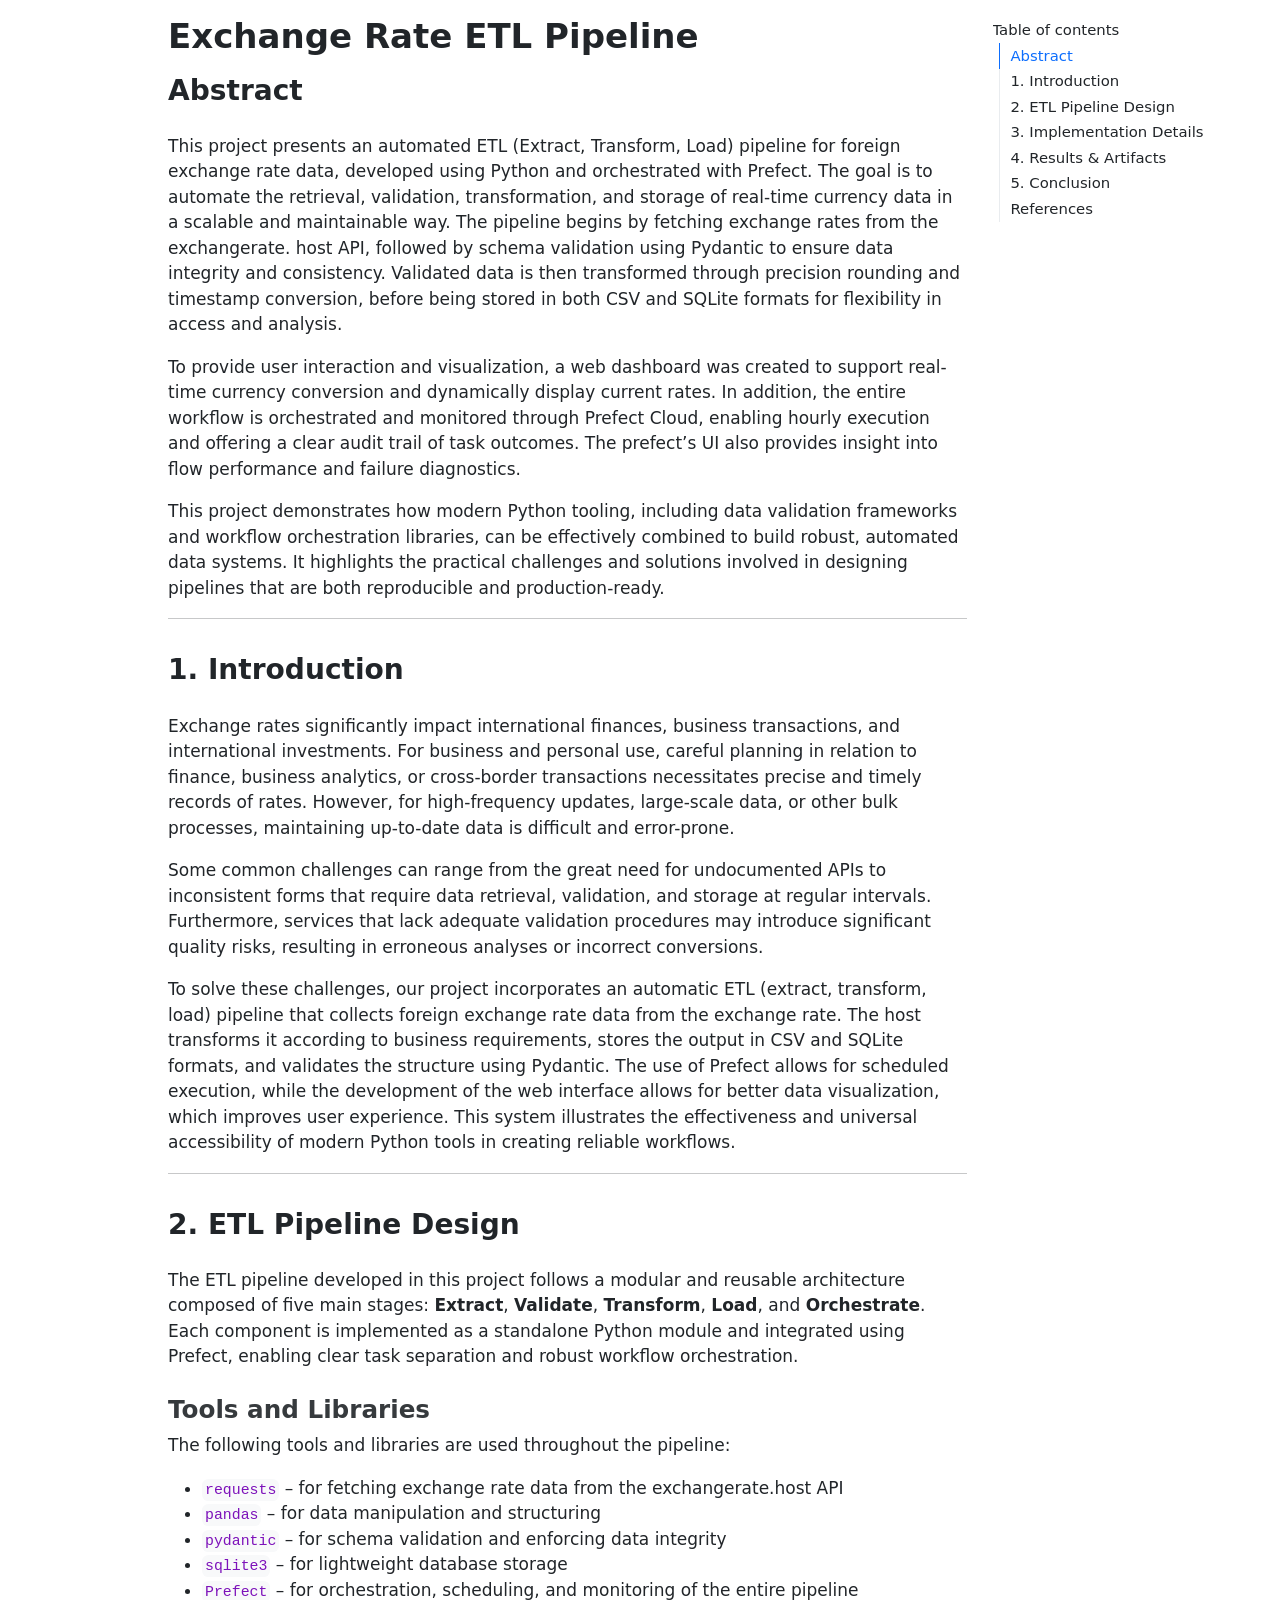
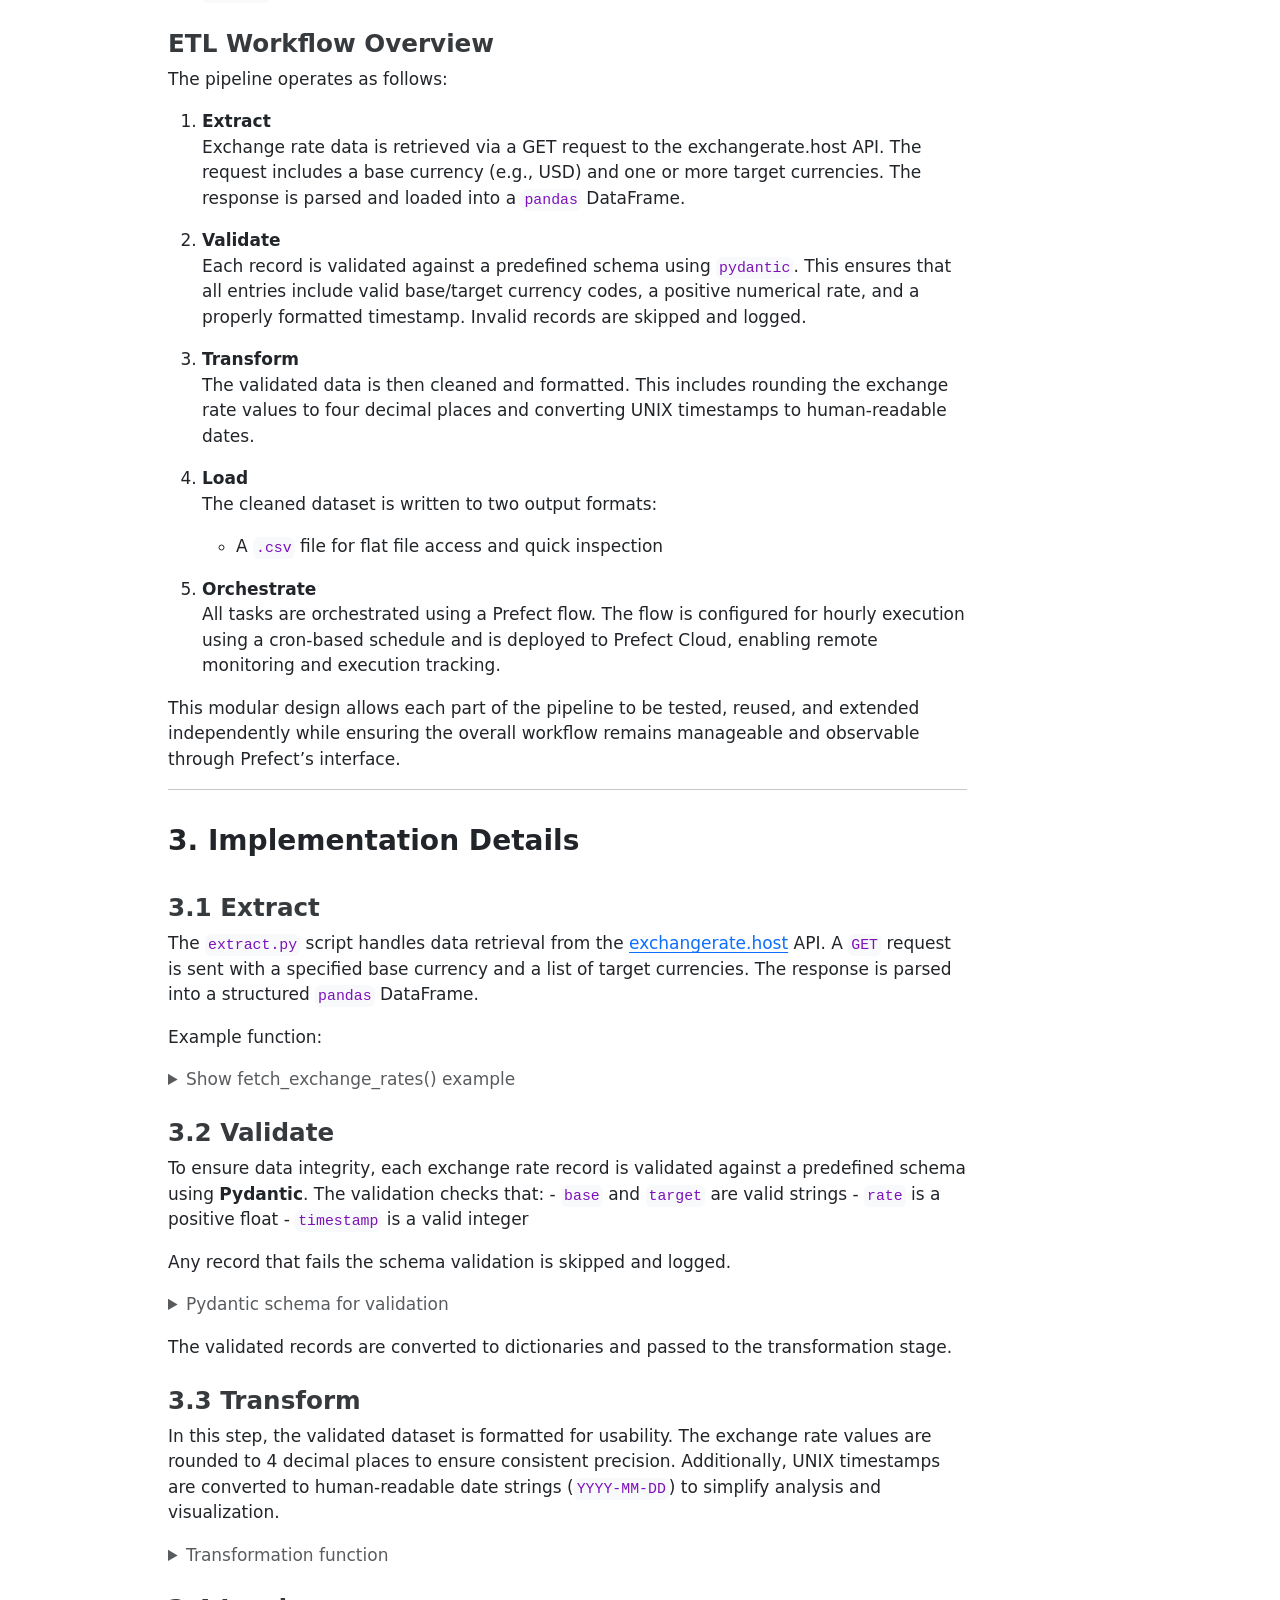
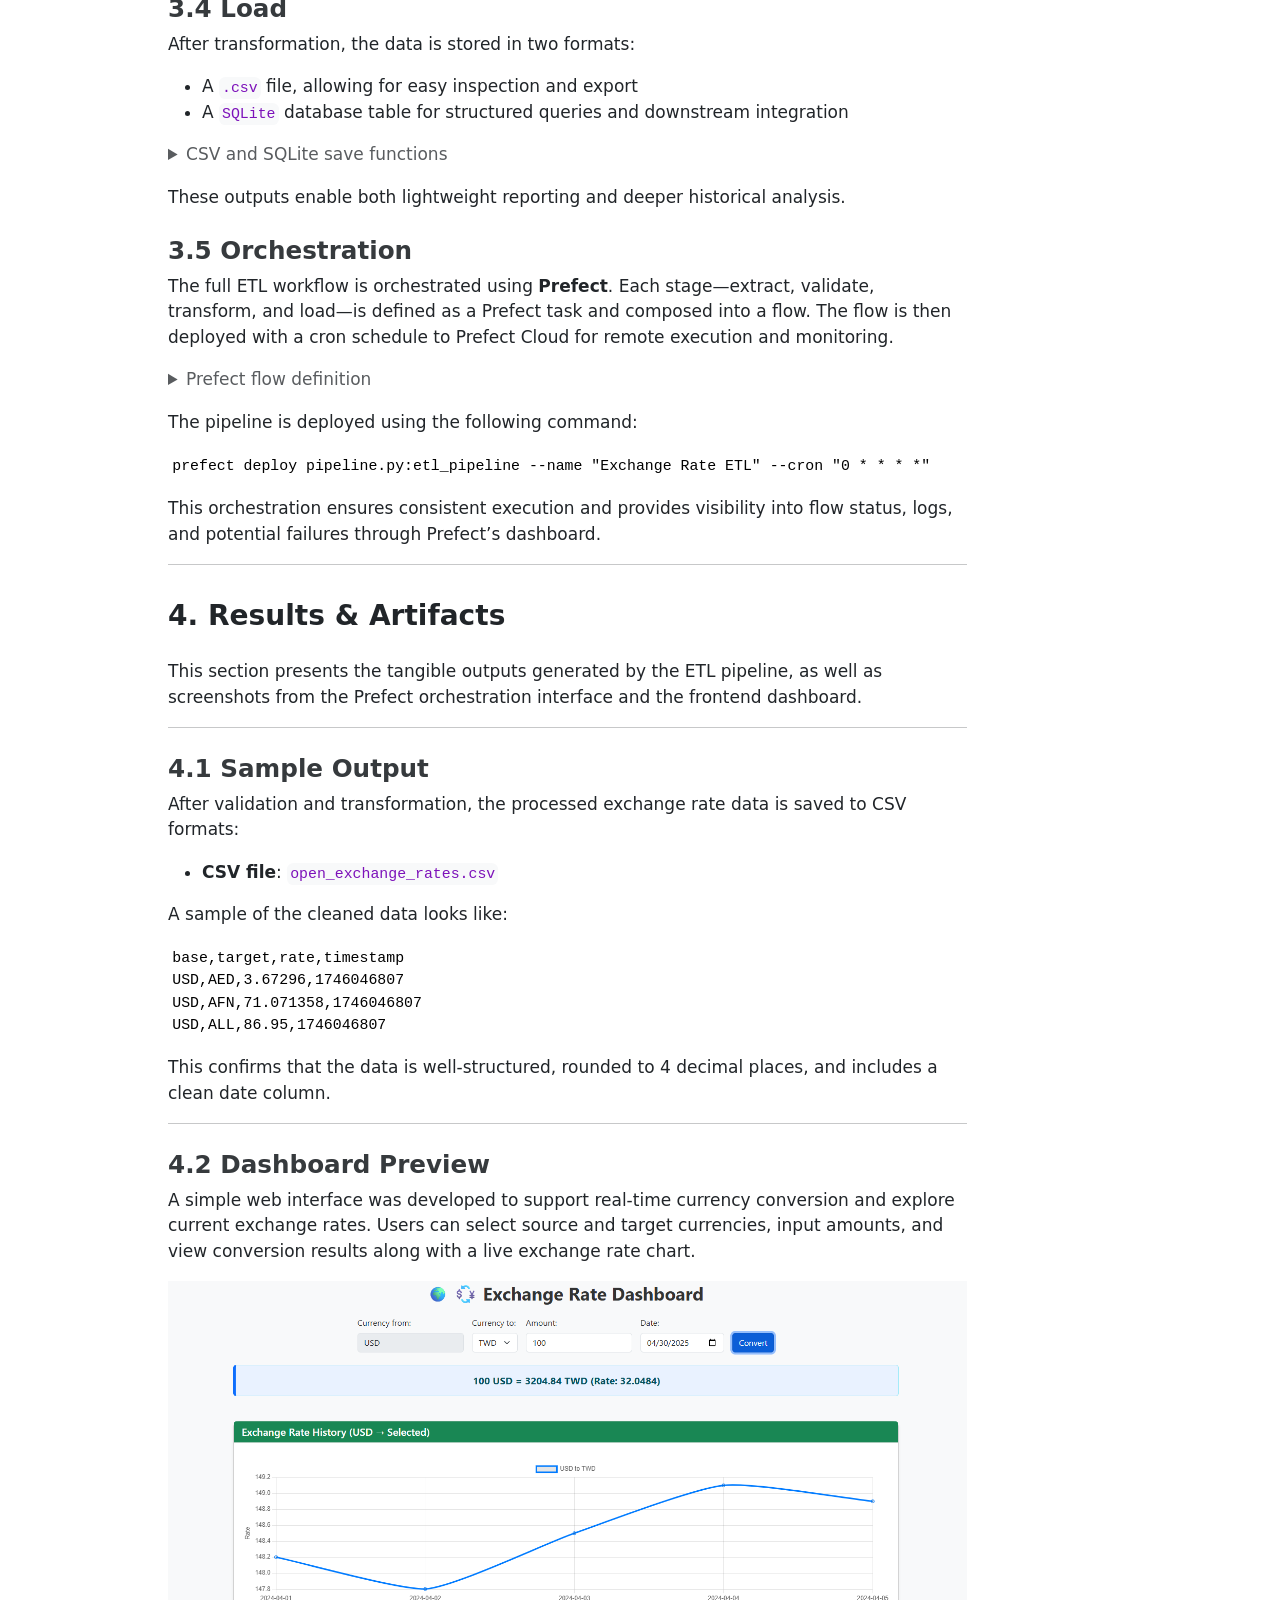
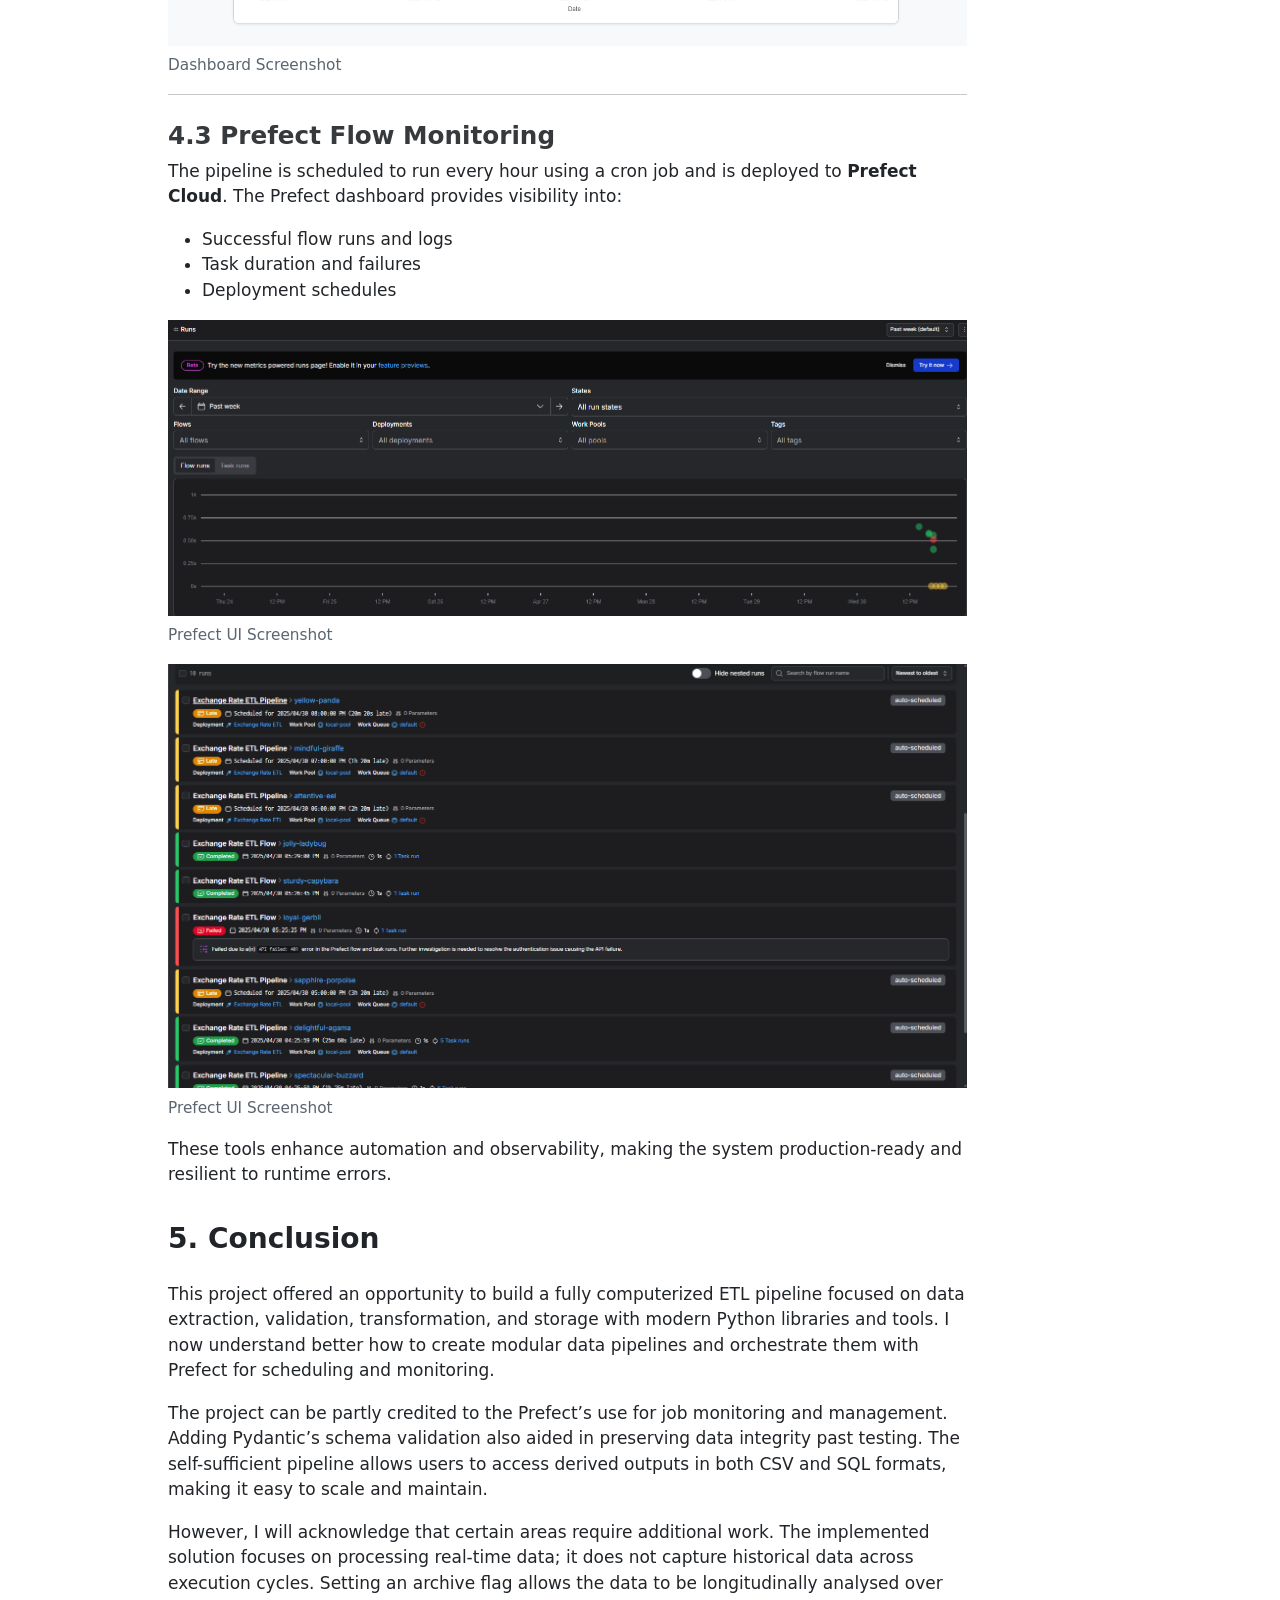
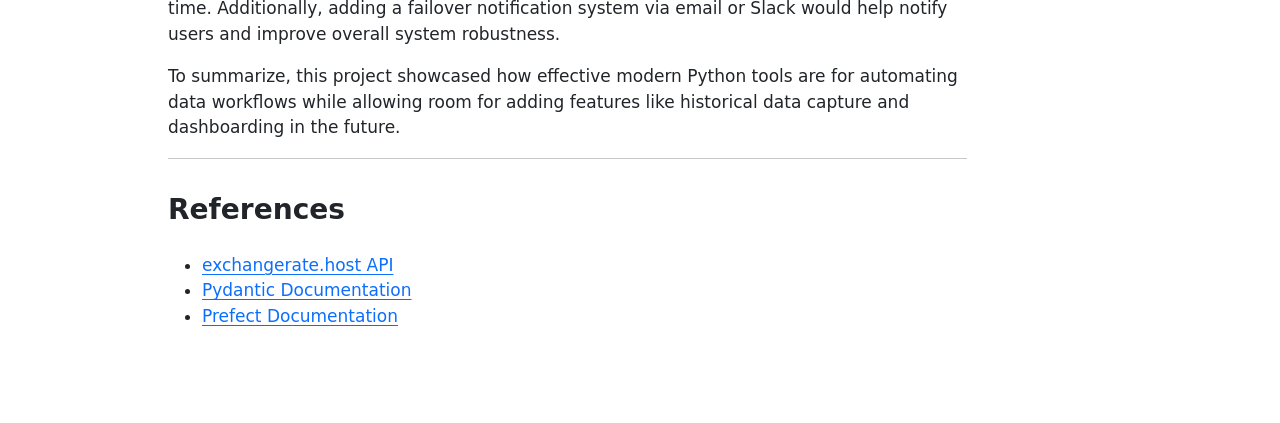
